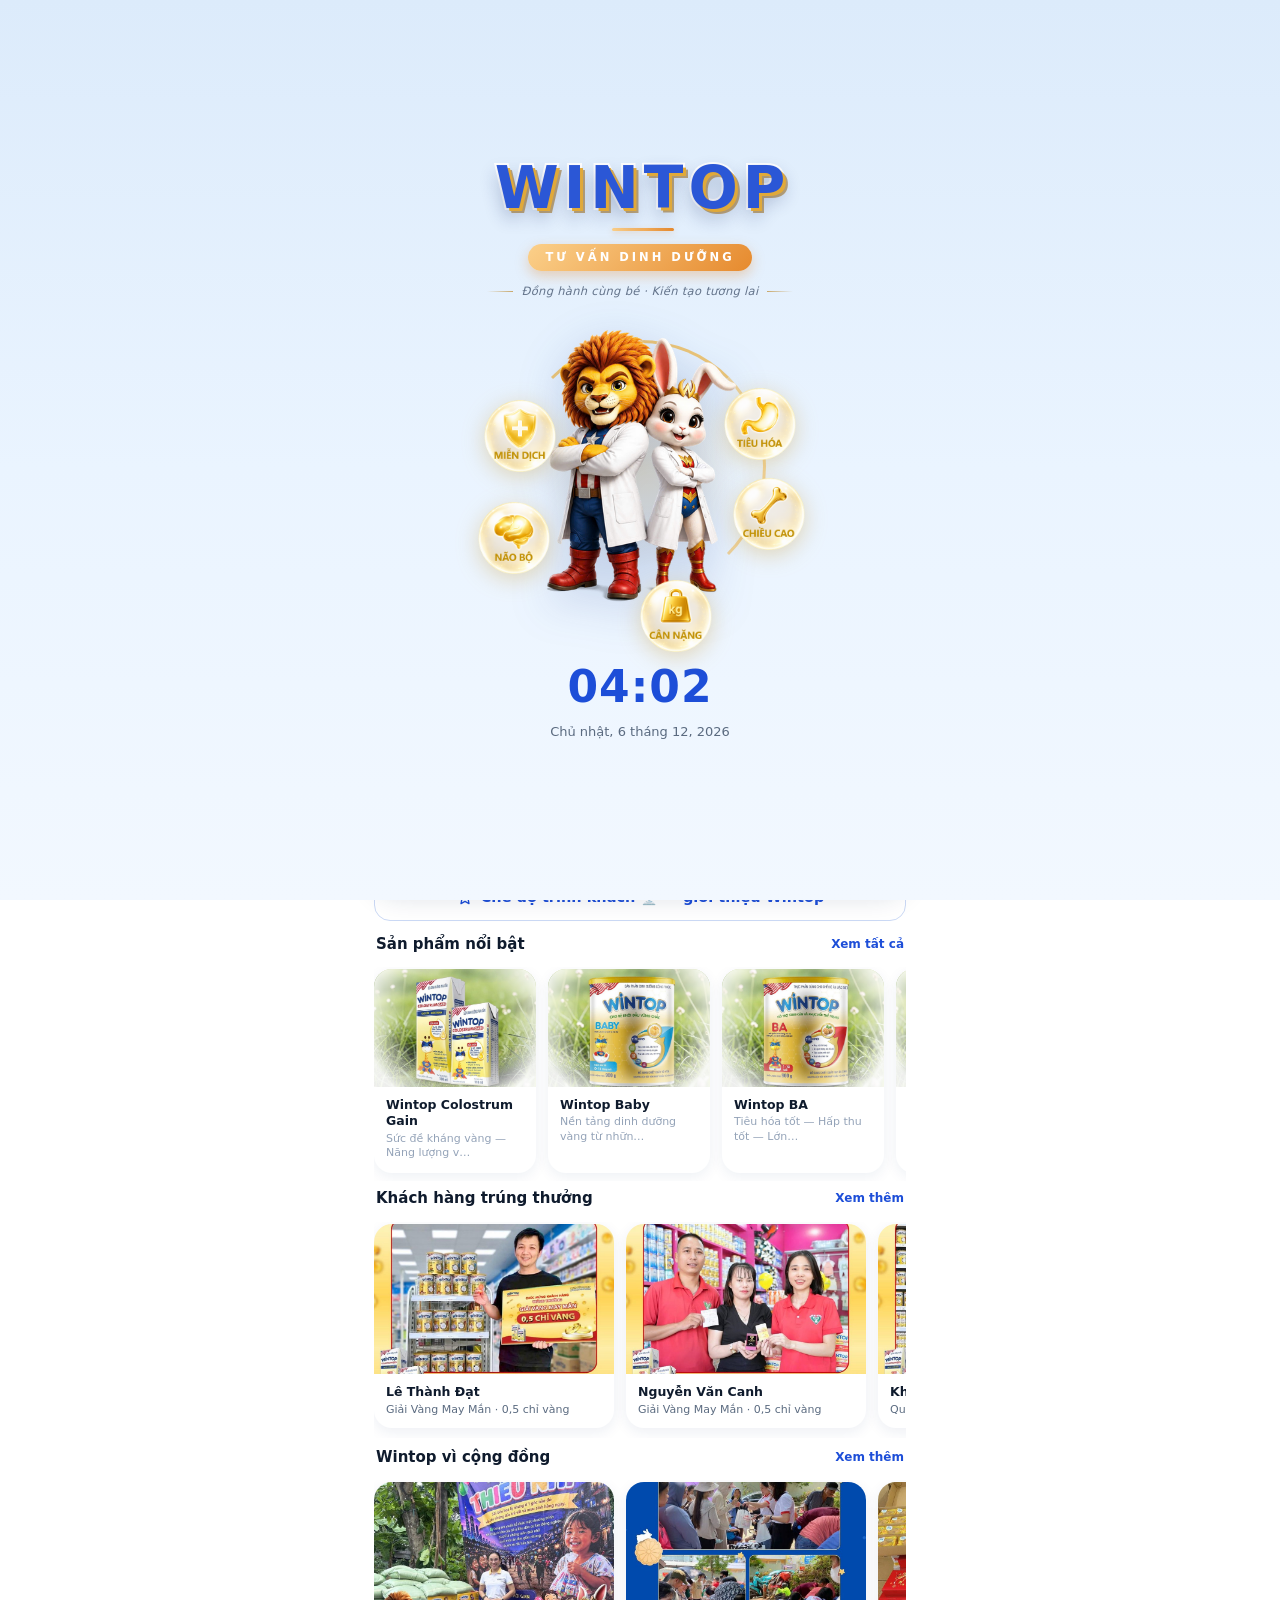
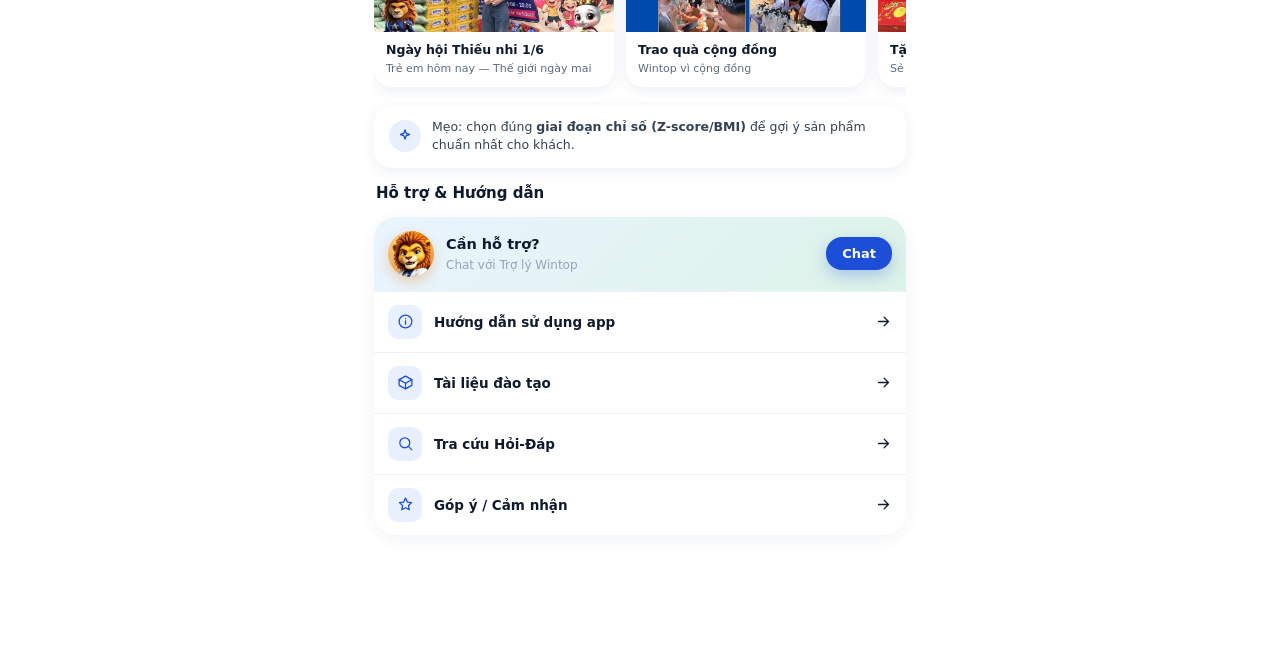
==== index.html @ 5467f3d1 "Nen hoa 20/10 sau noi dung app (anh thieu nu ao dai + hoa, the trang van doc ro) Lop #o2010bg co din" ====
<!doctype html>
<html lang="vi">
<head>
<meta charset="utf-8"/>
<meta name="viewport" content="width=device-width, initial-scale=1, viewport-fit=cover"/>
<title>WINTOP — Chuyên gia Tư vấn Dinh dưỡng</title>
<link rel="manifest" href="manifest.json"/>
<meta name="theme-color" content="#1D4ED8"/>
<link rel="apple-touch-icon" href="apple-touch-icon.png"/>
<meta name="apple-mobile-web-app-capable" content="yes"/>
<meta name="apple-mobile-web-app-status-bar-style" content="black-translucent"/>
<meta name="apple-mobile-web-app-title" content="Wintop"/>
<style>
 :root{ --pri:#1D4ED8; --pri-dark:#10357A; --pri-soft:#E8F0FE; --health:#0F9A6A; --health-soft:#DCF3E8; --warm:#E0533D; --warm-soft:#FDECEA; --gold:#C2691A; --gold-soft:#FFF3E6; --ink:#0F1B2D; --muted:#5B6B80; --faint:#94A3B8; --bg:#F6F8FC; --card:#fff; --line:#EEF2F7; --line2:#E2E8F0; --ok:#0F9A6A; --warn:#C2691A; --bad:#B4302A; --rc:20px; --rk:12px; --sh:0 2px 10px rgba(20,40,80,.05); --she:0 6px 20px rgba(37,99,235,.14); --fh:"Be Vietnam Pro",system-ui,-apple-system,"Segoe UI",Roboto,Arial,sans-serif; --fb:"Inter",system-ui,-apple-system,"Segoe UI",Roboto,Arial,sans-serif; }
 *{ box-sizing:border-box; -webkit-tap-highlight-color:transparent; }
 /* UX: bo tre tap 300ms tren nut/link (van cho pinch-zoom) */
 button,a,.btn,.press,.pcard,.chip,.backbtn,.sz,[onclick]{ touch-action:manipulation; }
 /* Nang cap: chuyen man muot (fade-up) — dong bo chuan Nutritie */
 #view{ animation:vFadeUp .30s cubic-bezier(.2,.7,.2,1) both; }
 @keyframes vFadeUp{ from{ opacity:0; transform:translateY(9px); } to{ opacity:1; transform:none; } }
 /* A11y: ton trong nguoi dung tat hieu ung chuyen dong */
 @media (prefers-reduced-motion: reduce){ *,*::before,*::after{ animation-duration:.01ms !important; animation-iteration-count:1 !important; transition-duration:.01ms !important; scroll-behavior:auto !important; } }
 body{ margin:0; font-family:var(--fb); background:var(--bg); color:var(--ink); padding-bottom:76px; line-height:1.5; }
 .wrap{ max-width:560px; margin:0 auto; padding:14px; }
 h1,h2,h3{ font-family:var(--fh); font-weight:600; }
 .top{ background:linear-gradient(135deg,var(--pri),var(--pri-dark)); color:#fff; padding:12px 16px; position:sticky; top:0; z-index:20; display:flex; align-items:center; gap:11px; }
 .top .av{ width:42px; height:42px; border-radius:14px; background:rgba(255,255,255,.16); display:flex; align-items:center; justify-content:center; flex-shrink:0; }
 .top .av svg{ width:34px; height:34px; }
 .top h1{ font-size:13.5px; margin:0; font-weight:600; }
 .top p{ margin:1px 0 0; font-size:10px; opacity:.85; }
 h2{ font-size:17px; margin:4px 2px 12px; }
 .card{ background:var(--card); border:1px solid var(--line); border-radius:var(--rc); padding:15px; margin-bottom:12px; box-shadow:var(--sh); }
 label{ display:block; font-size:12.5px; font-weight:600; margin:12px 0 6px; color:#334155; }
 input,select,textarea{ width:100%; padding:12px; border:1px solid var(--line2); border-radius:var(--rk); font-size:15px; background:#fff; color:var(--ink); font-family:var(--fb); }
 input:focus,select:focus,textarea:focus{ outline:none; border-color:var(--pri); box-shadow:0 0 0 3px rgba(29,78,216,.13); }
 .row{ display:flex; gap:10px; } .row>*{ flex:1; }
 .chips{ display:flex; flex-wrap:wrap; gap:8px; }
 .chip{ padding:9px 14px; border:1.5px solid var(--line2); border-radius:999px; font-size:13px; background:#fff; cursor:pointer; user-select:none; color:#334155; transition:.12s; }
 .chip.on{ background:var(--pri); border-color:var(--pri); color:#fff; }
 .chk{ display:flex; align-items:center; gap:10px; padding:11px 13px; border:1.5px solid var(--line2); border-radius:var(--rk); margin-bottom:8px; font-size:14px; cursor:pointer; transition:.12s; }
 .chk.on{ border-color:var(--pri); background:var(--pri-soft); }
 .chk .bx{ width:20px; height:20px; border-radius:6px; border:2px solid #cbd5e1; display:flex; align-items:center; justify-content:center; flex-shrink:0; color:#fff; }
 .chk.on .bx{ background:var(--pri); border-color:var(--pri); }
 .chk .bx svg{ width:13px; height:13px; }
 .btn{ width:100%; padding:13px; border:none; border-radius:var(--rk); background:var(--pri); color:#fff; font-size:14.5px; font-weight:600; cursor:pointer; display:flex; align-items:center; justify-content:center; gap:7px; font-family:var(--fh); }
 .btn svg{ width:18px; height:18px; }
 .btn:active{ transform:scale(.99); } .btn:disabled{ opacity:.5; }
 .btn.sec{ background:#fff; color:var(--pri); border:1.5px solid var(--line2); }
 .btn.ghost{ background:#EEF2F7; color:#334155; }
 .btn.ok{ background:var(--health); }
 .btn.shopee{ background:linear-gradient(135deg,#FF6F3C,#EE4D2D); color:#fff; text-decoration:none; }
 a.btn{ text-decoration:none; }
 .stockb{ display:inline-block; font-size:10.5px; font-weight:700; padding:2px 8px; border-radius:999px; }
 .ldr{ width:54px; height:54px; border-radius:50%; border:5px solid var(--pri-soft); border-top-color:var(--pri); margin:0 auto; animation:spin 1s linear infinite; }
 @keyframes spin{ to{ transform:rotate(360deg); } }
 .kv{ display:grid; grid-template-columns:1fr 1fr; gap:6px 14px; }
 .kv>div{ font-size:13px; line-height:1.5; }
 .rhead{ display:flex; align-items:center; gap:9px; font-size:13.5px; font-weight:700; color:var(--ink); font-family:var(--fh); margin:20px 2px 11px; }
 .rhead .rh-ic{ width:27px; height:27px; border-radius:9px; background:var(--pri-soft); color:var(--pri); display:flex; align-items:center; justify-content:center; flex-shrink:0; }
 .rhead .rh-ic svg{ width:16px; height:16px; }
 .mgrid{ display:grid; grid-template-columns:1fr 1fr 1fr; gap:14px 10px; }
 .mgrid>div .k{ font-size:11.5px; color:var(--muted); } .mgrid>div .v{ font-size:14px; font-weight:700; color:var(--ink); margin-top:3px; }
 .btnrow{ display:flex; gap:10px; margin-top:13px; }
 .step{ display:flex; gap:5px; margin-bottom:14px; }
 .step div{ flex:1; height:4px; border-radius:2px; background:#DBE3EE; }
 .step div.on{ background:var(--pri); }
 .muted{ color:var(--muted); font-size:12px; } .faint{ color:var(--faint); font-size:11px; }
 .pill{ display:inline-block; padding:4px 11px; border-radius:999px; font-size:12px; font-weight:600; }
 .sec-title{ font-size:13px; font-weight:600; color:var(--pri-dark); margin:14px 0 7px; display:flex; align-items:center; gap:7px; font-family:var(--fh); }
 .sec-title .ico{ width:28px; height:28px; border-radius:9px; display:flex; align-items:center; justify-content:center; }
 .sec-title .ico svg{ width:16px; height:16px; }
 .tabbar{ position:fixed; bottom:0; left:0; right:0; background:#fff; border-top:1px solid var(--line); display:flex; z-index:30; max-width:560px; margin:0 auto; padding:7px 2px 9px; }
 .tabbar button{ flex:1; border:none; background:none; padding:2px; font-size:9.5px; color:var(--faint); cursor:pointer; display:flex; flex-direction:column; align-items:center; gap:3px; font-family:var(--fb); }
 .tabbar button svg{ width:21px; height:21px; }
 .tabbar button.on{ color:var(--pri); font-weight:600; }
 .hide{ display:none !important; }
 .gold{ background:var(--gold-soft); border:1px solid #F0C95A; border-radius:var(--rk); padding:11px; font-size:12.5px; margin-top:9px; color:#7a4310; }
 .alert{ border-radius:var(--rk); padding:14px; font-size:14px; line-height:1.6; }
 .alert.bad{ background:var(--warm-soft); border:1.5px solid #F3C0B8; color:#8f2a1e; }
 .facts{ font-size:13px; line-height:1.7; color:#374151; }
 .ntable{ width:100%; border-collapse:collapse; font-size:12.5px; margin-top:4px; }
 .ntable td{ padding:8px 4px; border-bottom:1px solid var(--line); }
 .ntable tr:last-child td{ border-bottom:none; }
 .ntable .v{ text-align:right; font-weight:600; color:var(--ink); }
 .ntable .u{ text-align:right; color:var(--faint); width:54px; }
 .ntable tr.lf td{ background:var(--gold-soft); }
 .prodimg{ height:92px; border-radius:14px; display:flex; align-items:flex-end; padding:10px; color:#fff; font-weight:700; font-size:13px; text-shadow:0 1px 4px rgba(0,0,0,.25); }
 .qclose{ background:#F7FAFF; border-top:1px solid var(--line); display:flex; align-items:center; padding:11px 14px; gap:8px; }
 .qclose .c{ flex:1; text-align:center; } .qclose .c .l{ font-size:9.5px; color:var(--faint); } .qclose .c .n{ font-size:13px; font-weight:700; color:var(--ink); }
 .qclose .sep{ width:1px; height:24px; background:var(--line2); }
 .gauge text{ font-family:var(--fh); }
 .qa-item{ border:1px solid var(--line); border-radius:var(--rk); margin-bottom:8px; overflow:hidden; background:#fff; }
 .qa-q{ padding:13px; font-weight:600; font-size:14px; cursor:pointer; display:flex; justify-content:space-between; gap:8px; align-items:center; }
 .qa-q svg{ width:18px; height:18px; color:var(--faint); flex-shrink:0; }
 .qa-a{ padding:0 13px 13px; font-size:13px; line-height:1.7; color:#374151; white-space:pre-line; }
 .qa-item{ transition:box-shadow .22s ease, border-color .22s ease, transform .22s ease; }
 .qa-item.on{ border:1.5px solid var(--pri); box-shadow:0 10px 26px rgba(29,78,216,.18); transform:translateY(-1px); }
 .qa-item.on .qa-q{ background:linear-gradient(135deg,#EAF1FF,#DCE9FF); color:#10357A; }
 .qa-item.on .qa-q svg{ color:var(--pri); transform:rotate(90deg); transition:transform .2s; }
 .qa-item.on .qa-a{ border-top:1px dashed #cfe0fb; padding-top:11px; margin-top:0; }
 mark{ background:#FDE9A7; padding:0 2px; border-radius:3px; }
 .grid2{ display:grid; grid-template-columns:1fr 1fr; gap:10px; }
 .foot-note{ font-size:11px; color:var(--faint); line-height:1.5; margin-top:10px; border-top:1px dashed var(--line2); padding-top:9px; }
 .searchbox{ display:flex; align-items:center; gap:9px; border:1px solid var(--line2); border-radius:var(--rk); padding:0 12px; background:#fff; }
 .searchbox svg{ width:18px; height:18px; color:var(--faint); flex-shrink:0; } .searchbox input{ border:none; padding:12px 0; } .searchbox input:focus{ box-shadow:none; }

 .prdimg{ display:block; width:80vw; max-width:430px; height:auto; margin:0 auto; object-fit:contain; }
 .fb-grid{ display:grid; grid-template-columns:1fr 1fr; gap:11px; }
 .fb-card{ border-radius:16px; overflow:hidden; box-shadow:0 5px 16px rgba(20,40,80,.10); cursor:pointer; background:#fff; transition:transform .15s; }
 .fb-card:active{ transform:scale(.96); }
 .fb-card img{ width:100%; display:block; aspect-ratio:1/1; object-fit:cover; }
 .fb-lb{ width:100%; max-height:86vh; object-fit:contain; border-radius:14px; display:block; }

 .pgrid{ display:grid; grid-template-columns:1fr 1fr; gap:12px; }
 .pcard{ background:#fff; border-radius:18px; overflow:hidden; box-shadow:0 4px 14px rgba(20,40,80,.07); cursor:pointer; }
 .pcard-img{ height:134px; position:relative; display:flex; align-items:center; justify-content:center; overflow:hidden; }
 .pcard-img>img.pcut{ max-height:86%; max-width:82%; object-fit:contain; filter:drop-shadow(0 9px 11px rgba(20,40,80,.22)); }
 .pcard-b{ padding:10px 12px; } .pcard-t{ font-weight:700; font-family:var(--fh); font-size:13px; color:var(--ink); }
 .docwrap{ margin:8px 0; } .docimg{ display:block; width:80vw; max-width:430px; height:auto; margin:0 auto; object-fit:contain; border-radius:12px; box-shadow:0 2px 8px rgba(20,40,80,.08); }
 /* Hero anh san pham — san pham NOI tren gradient (kieu Nike) */
 .phero-w{ position:relative; border-radius:24px; overflow:hidden; margin:2px 0 12px; padding:18px 16px 20px; background:radial-gradient(130% 100% at 50% 0%, #DAE6FE 0%, #E9F0FE 32%, #F5F8FF 68%, #FFFFFF 100%); box-shadow:0 22px 46px -24px rgba(29,78,216,.5), inset 0 0 0 1px #E7EEFA; }
 .phero-w .wm{ position:absolute; top:14px; left:0; right:0; text-align:center; font-family:var(--fh); font-weight:800; font-size:88px; letter-spacing:-.05em; color:rgba(29,78,216,.06); z-index:0; pointer-events:none; user-select:none; white-space:nowrap; }
 .phero-w .shadow{ position:absolute; left:50%; bottom:24px; width:56%; height:22px; transform:translateX(-50%); background:radial-gradient(closest-side, rgba(20,40,80,.30), transparent 72%); filter:blur(5px); z-index:0; }
 .phero-w img.hero{ position:relative; z-index:1; display:block; width:auto; max-width:74%; height:252px; margin:0 auto; object-fit:contain; filter:drop-shadow(0 26px 22px rgba(20,40,80,.28)); }
 .phero-w .badge{ position:absolute; top:14px; left:14px; z-index:2; display:inline-flex; align-items:center; gap:5px; background:rgba(29,78,216,.96); color:#fff; font-size:10.5px; font-weight:700; letter-spacing:.03em; text-transform:uppercase; padding:6px 12px 6px 10px; border-radius:999px; box-shadow:0 6px 14px rgba(29,78,216,.32); }
 .phero-w .badge svg{ width:13px; height:13px; }

#loader{ position:fixed; inset:0; z-index:95; display:none; align-items:center; justify-content:center; background:rgba(240,248,255,.66); backdrop-filter:blur(3px); }
#loader.show{ display:flex; animation:ldfade .18s ease; }
#loader .ldbox{ display:flex; flex-direction:column; align-items:center; }
#loader .ld-spin{ position:relative; width:104px; height:104px; display:flex; align-items:center; justify-content:center; }
#loader .ld-ring{ position:absolute; inset:0; border-radius:50%; border:3px solid transparent; border-top-color:#1D4ED8; border-right-color:#3FB6E8; animation:spin .8s linear infinite; }
#loader .ld-mas{ width:82px; height:82px; border-radius:50%; overflow:hidden; position:relative; background:#fff; box-shadow:0 8px 22px rgba(20,60,140,.22); border:3px solid #FFD36E; animation:ldbob 1s ease-in-out infinite; }
#loader .ld-txt{ margin-top:13px; font-family:var(--fh); font-weight:600; color:#1D4ED8; font-size:13px; letter-spacing:.3px; }
@keyframes ldbob{ 0%,100%{transform:translateY(0)} 50%{transform:translateY(-6px)} }
@keyframes ldfade{ from{opacity:0} to{opacity:1} }

#fab .fab-hi{ position:absolute; right:66px; top:50%; transform:translateY(-50%) scale(.5); transform-origin:right center; white-space:normal; width:max-content; max-width:calc(100vw - 96px); line-height:1.3; /* nowrap từng làm câu dài tràn khỏi mép trái ở màn 320px */ background:#fff; color:#10357A; font-weight:700; font-family:var(--fh); font-size:12.5px; padding:7px 13px; border-radius:14px; box-shadow:0 6px 16px rgba(20,60,140,.22); opacity:0; pointer-events:none; transition:opacity .25s ease, transform .3s cubic-bezier(.2,.8,.3,1.5); z-index:36; }
#fab .fab-hi::after{ content:""; position:absolute; right:-5px; top:50%; transform:translateY(-50%); border:6px solid transparent; border-left-color:#fff; }
#fab .fab-hi.show{ opacity:1; transform:translateY(-50%) scale(1); }

.pshine-box{ position:relative; }
.pshine-box::after{ content:""; position:absolute; top:0; left:-60%; width:45%; height:100%; background:linear-gradient(100deg,transparent,rgba(255,255,255,.6),transparent); transform:skewX(-18deg); animation:pshine 3.2s ease-in-out infinite; pointer-events:none; }
@keyframes pshine{ 0%{transform:translateX(0)} 60%{transform:translateX(422%)} 100%{transform:translateX(422%)} }

/* ---- Toast thông báo ---- */
#toastwrap{position:fixed;left:0;right:0;bottom:calc(70px + env(safe-area-inset-bottom,0px));display:flex;flex-direction:column;align-items:center;gap:8px;z-index:9999;pointer-events:none;padding:0 14px}
.toast{pointer-events:auto;max-width:440px;width:100%;display:flex;align-items:flex-start;gap:10px;background:#122033;color:#fff;border-radius:14px;padding:12px 14px;font-size:13.5px;line-height:1.45;box-shadow:0 10px 30px rgba(10,20,40,.28);transform:translateY(18px);opacity:0;transition:transform .32s cubic-bezier(.22,1,.36,1),opacity .28s}
.toast.show{transform:translateY(0);opacity:1}
.toast .ti{flex-shrink:0;width:24px;height:24px;border-radius:50%;display:flex;align-items:center;justify-content:center;font-size:14px;font-weight:800}
.toast.ok{background:#0E3D2E}.toast.ok .ti{background:#12B981;color:#fff}
.toast.err{background:#3F1620}.toast.err .ti{background:#F0466B;color:#fff}
.toast.info{background:#122033}.toast.info .ti{background:#3B82F6;color:#fff}
.toast .tt{flex:1;min-width:0;white-space:pre-line}

/* Thẻ sản phẩm trong trợ lý */
.asst-prods{margin-top:8px;display:flex;flex-direction:column;gap:7px}
.asst-prod{display:flex;gap:10px;background:#fff;border:1px solid #E3EAF3;border-radius:12px;padding:8px;align-items:center}
.asst-prod .ap-img{width:48px;height:48px;border-radius:10px;background-position:center;background-size:cover;background-repeat:no-repeat;border:1px solid #eef2f7;flex-shrink:0;background-color:#fff}
.asst-prod .ap-name{font-weight:700;font-size:12.5px;color:#152238}
.asst-prod .ap-btns{display:flex;gap:6px;margin-top:5px;flex-wrap:wrap}
.asst-prod .ap-btns button,.asst-prod .ap-btns a{font-size:11px;padding:5px 10px;border-radius:8px;border:1px solid #cfe0fb;background:#EAF2FF;color:#1D4ED8;text-decoration:none;font-weight:700;cursor:pointer;line-height:1}
.asst-prod .ap-btns .ap-ord{background:#0F9A6A;border-color:#0F9A6A;color:#fff}
.bub.a b{color:#0b3d91}

/* Hiệu ứng nổi bật: chuông rung + badge + nút Lên đơn */
@keyframes bellRing{0%,72%,100%{transform:rotate(0)}76%{transform:rotate(-13deg)}80%{transform:rotate(11deg)}84%{transform:rotate(-9deg)}88%{transform:rotate(7deg)}92%{transform:rotate(-4deg)}96%{transform:rotate(0)}}
.hbtn.ring svg{animation:bellRing 2.4s ease-in-out infinite;transform-origin:50% 22%}
@keyframes badgePop{0%,100%{transform:scale(1)}50%{transform:scale(1.22)}}
.hbtn.ring .hbadge{animation:badgePop 1.3s ease-in-out infinite}
@keyframes ctaGlow{0%,100%{box-shadow:0 6px 16px rgba(194,105,26,.30)}50%{box-shadow:0 8px 24px rgba(194,105,26,.6)}}
.qg.qg-hot{animation:ctaGlow 2s ease-in-out infinite}
.qg.qg-hot .qg-ic{animation:badgePop 2s ease-in-out infinite}
@keyframes ctaGlowB{0%,100%{box-shadow:0 6px 16px rgba(15,154,106,.30)}50%{box-shadow:0 9px 26px rgba(15,154,106,.6)}}
.btn.cta-pulse{animation:ctaGlowB 1.9s ease-in-out infinite}
</style>
<style>
 body{ background:linear-gradient(180deg,#EAF4FF,#F4FBFF 26%,#F6FAFC); background-attachment:fixed; padding-bottom:98px; }
 .card{ border:none; border-radius:22px; box-shadow:0 4px 16px rgba(20,50,110,.06); }
 .top{ border-radius:0 0 20px 20px; }
 .btn{ border-radius:16px; box-shadow:0 6px 16px rgba(29,78,216,.28); } .btn.sec,.btn.ghost{ box-shadow:none; } .btn.ok{ box-shadow:0 6px 16px rgba(15,154,106,.28); }
 .chip.on{ box-shadow:0 4px 10px rgba(29,78,216,.25); }
 .qa-item{ border:none; box-shadow:0 3px 12px rgba(20,40,80,.05); }
 .tabbar{ position:fixed; bottom:14px; left:14px; right:14px; max-width:532px; margin:0 auto; border-radius:24px; height:62px; border-top:none; padding:0 8px; box-shadow:0 10px 28px rgba(20,40,80,.16); align-items:center; }
 .tabbar button{ gap:3px; } .tabbar button svg{ width:22px; height:22px; }
 .tabbar .navc{ width:56px; display:flex; justify-content:center; }
 .tabbar .navc button{ width:52px; height:52px; border-radius:50%; background:linear-gradient(135deg,#2563EB,#10357A); color:#fff; display:flex; align-items:center; justify-content:center; margin-top:-24px; box-shadow:0 8px 18px rgba(37,99,235,.45); border:4px solid #fff; }
 .tabbar .navc button svg{ width:24px; height:24px; }
 .prodimg{ height:150px; background-size:cover; background-position:center; }
 .home-greet{ display:flex; align-items:center; gap:12px; margin:6px 2px 16px; }
 .home-av{ width:46px; height:46px; border-radius:50%; background:linear-gradient(135deg,#FBD08A,#E68A2E); display:flex; align-items:center; justify-content:center; padding:3px; box-shadow:0 5px 12px rgba(230,138,46,.35); } .home-av svg{ width:40px; height:40px; }
 .start-cta{ background:#fff; border-radius:22px; padding:15px 16px; display:flex; align-items:center; gap:12px; box-shadow:0 8px 20px rgba(20,60,140,.10); margin-bottom:18px; cursor:pointer; } .start-cta>svg{ color:#1D4ED8; flex-shrink:0; }
 .feat-row{ display:flex; gap:12px; margin-bottom:20px; }
 .feat{ flex:1; border-radius:24px; padding:15px; position:relative; height:120px; overflow:hidden; cursor:pointer; }
 .feat-t{ font-size:14.5px; font-weight:600; font-family:var(--fh); line-height:1.3; }
 .row-head{ display:flex; align-items:center; justify-content:space-between; margin:0 2px 12px; font-size:15px; font-weight:600; font-family:var(--fh); color:#0F1B2D; }
 .svc-grid{ display:grid; grid-template-columns:repeat(4,1fr); gap:10px; margin-bottom:16px; }
 .svc{ text-align:center; cursor:pointer; } .svc>div:first-child{ margin:0 auto; } .svc-l{ font-size:11px; color:#475569; margin-top:6px; }
 .day-card{ background:#fff; border-radius:18px; padding:13px 15px; display:flex; align-items:center; gap:11px; box-shadow:0 4px 14px rgba(20,40,80,.07); }
 .day-ic{ width:32px; height:32px; border-radius:50%; background:#E8F0FE; color:#1D4ED8; display:flex; align-items:center; justify-content:center; flex-shrink:0; }

 #fab{ position:fixed; right:16px; bottom:90px; width:58px; height:58px; border-radius:50%; background:linear-gradient(145deg,#FBD08A,#E68A2E); box-shadow:0 8px 18px rgba(230,138,46,.45); display:flex; align-items:center; justify-content:center; z-index:35; cursor:pointer; padding:5px; animation:bob 2.6s ease-in-out infinite; }
 #fab svg{ width:46px; height:46px; } #fab .dot{ position:absolute; top:1px; right:1px; width:14px; height:14px; border-radius:50%; background:#16a34a; border:2px solid #fff; }
 #gamefab{ position:fixed; right:18px; bottom:156px; width:54px; height:54px; border-radius:50%; background:linear-gradient(145deg,#C9A0FF,#7C5CE0); box-shadow:0 8px 18px rgba(124,92,224,.5); display:flex; align-items:center; justify-content:center; z-index:35; cursor:pointer; color:#fff; animation:bob 2.6s ease-in-out infinite .4s; }
 #gamefab svg{ width:27px; height:27px; } #gamefab .gbadge{ position:absolute; top:-5px; right:-6px; background:#E0533D; color:#fff; font-size:8.5px; font-weight:800; padding:2px 6px; border-radius:8px; border:2px solid #fff; }
 @keyframes bob{ 0%,100%{transform:translateY(0)} 50%{transform:translateY(-5px)} }
 .sheet{ position:fixed; inset:0; background:rgba(15,27,45,.45); z-index:40; display:flex; align-items:flex-end; justify-content:center; }
 .sheet-c{ background:#fff; width:100%; max-width:560px; border-radius:26px 26px 0 0; padding:16px 16px 22px; max-height:88vh; display:flex; flex-direction:column; }
 .asst-av{ width:54px; height:54px; border-radius:50%; background:linear-gradient(145deg,#FBD08A,#E68A2E); display:flex; align-items:center; justify-content:center; padding:4px; flex-shrink:0; box-shadow:0 5px 12px rgba(230,138,46,.35); } .asst-av svg{ width:46px; height:46px; }
 .asst-log{ flex:1; overflow-y:auto; background:#F6F8FC; border-radius:16px; padding:12px; margin-bottom:10px; min-height:130px; max-height:34vh; }
 .bub{ max-width:84%; padding:10px 13px; border-radius:16px; font-size:13.5px; line-height:1.6; margin-bottom:8px; white-space:pre-line; }
 .bub.a{ background:#fff; color:#0F1B2D; box-shadow:0 2px 6px rgba(20,40,80,.06); border-bottom-left-radius:5px; }
 .bub.u{ background:#1D4ED8; color:#fff; margin-left:auto; border-bottom-right-radius:5px; }
 .bub.a.fadein{ animation:bubin .26s ease; }
 @keyframes bubin{ from{opacity:0;transform:translateY(5px)} to{opacity:1;transform:translateY(0)} }
 .typing{ display:inline-flex; gap:4px; align-items:center; padding:2px 0; }
 .typing span{ width:7px; height:7px; border-radius:50%; background:#9fb0c8; animation:tdot 1s infinite; }
 .typing span:nth-child(2){ animation-delay:.16s; } .typing span:nth-child(3){ animation-delay:.32s; }
 @keyframes tdot{ 0%,60%,100%{ opacity:.3; transform:translateY(0); } 30%{ opacity:1; transform:translateY(-3px); } }
 .mood-row,.pick-row{ display:flex; gap:8px; flex-wrap:wrap; margin-bottom:10px; }
 .mini{ width:46px; height:46px; border-radius:14px; border:2px solid var(--line2); display:flex; align-items:center; justify-content:center; padding:3px; cursor:pointer; background:#fff; } .mini.on{ border-color:var(--pri); box-shadow:0 0 0 3px rgba(29,78,216,.12); } .mini svg{ width:38px; height:38px; }

 .hbtn{ width:38px; height:38px; border-radius:12px; display:flex; align-items:center; justify-content:center; border:none; cursor:pointer; position:relative; }
 .hbadge{ position:absolute; top:2px; right:2px; min-width:16px; height:16px; padding:0 4px; border-radius:8px; background:#E0533D; color:#fff; font-size:10px; font-weight:700; display:flex; align-items:center; justify-content:center; border:2px solid #fff; }
 .av-ini{ width:38px; height:38px; border-radius:50%; display:flex; align-items:center; justify-content:center; font-weight:700; font-size:15px; color:#fff; background:linear-gradient(135deg,#FBD08A,#E68A2E); }
 .noti{ display:flex; gap:11px; padding:12px; border-radius:14px; background:#F6F8FC; margin-bottom:8px; }
 .noti.un{ background:#EAF2FF; }
 .noti .ni{ width:38px; height:38px; border-radius:12px; background:var(--pri-soft); color:var(--pri); display:flex; align-items:center; justify-content:center; flex-shrink:0; }

 #splash{ position:fixed; inset:0; z-index:100; background:linear-gradient(160deg,#EAF4FF,#ffffff 42%,#F0FBF6); display:flex; flex-direction:column; align-items:center; justify-content:center; transition:opacity .5s ease,visibility .5s ease; overflow:hidden; }
 #splash.hide{ opacity:0; visibility:hidden; }
 #splash .sp-wave{ position:absolute; left:-20%; right:-20%; bottom:-10%; height:46%; background:linear-gradient(135deg,#2563EB,#10357A); border-radius:50% 50% 0 0/70% 70% 0 0; opacity:.10; }
 #splash .sp-logo{ width:96px; height:96px; border-radius:28px; background:linear-gradient(145deg,#FBD08A,#E68A2E); box-shadow:0 14px 30px rgba(230,138,46,.4); position:relative; overflow:hidden; animation:pop .6s cubic-bezier(.2,.9,.3,1.4); }
 #splash .sp-logo svg{ width:78px; height:78px; }
 #splash .sp-name{ margin-top:16px; font-family:var(--fh); font-weight:600; color:#10357A; font-size:16px; }
 #splash .sp-clock{ margin-top:22px; font-family:var(--fh); font-weight:700; font-size:46px; color:#1D4ED8; letter-spacing:1px; }
 #splash .sp-date{ color:var(--muted); font-size:13px; margin-top:2px; }
 #splash .sp-load{ position:absolute; bottom:60px; display:flex; gap:7px; }
 #splash .sp-load span{ width:9px; height:9px; border-radius:50%; background:#1D4ED8; opacity:.4; animation:blink 1s infinite; }
 #splash .sp-load span:nth-child(2){ animation-delay:.2s; } #splash .sp-load span:nth-child(3){ animation-delay:.4s; }
 @keyframes pop{ 0%{transform:scale(.4);opacity:0} 100%{transform:scale(1);opacity:1} }
 @keyframes blink{ 0%,100%{opacity:.3;transform:translateY(0)} 50%{opacity:1;transform:translateY(-4px)} }
 @keyframes fadeUp{ from{opacity:0;transform:translateY(10px)} to{opacity:1;transform:translateY(0)} }
 @keyframes slideUp{ from{transform:translateY(100%)} to{transform:translateY(0)} }
 @keyframes conffall{ to{ transform:translateY(105vh) rotate(400deg); opacity:.15 } }
 .btn,.chip,.qg,.qg-hot{ transition:transform .09s ease, box-shadow .15s ease; }
 .btn:active,.chip:active,.qg:active{ transform:scale(.96); }
 .tour-hl{ outline:3px solid #2563EB; outline-offset:3px; border-radius:14px; animation:tourpulse 1.25s ease-in-out infinite; }
 @keyframes tourpulse{ 0%,100%{ box-shadow:0 0 0 0 rgba(37,99,235,.5) } 50%{ box-shadow:0 0 0 9px rgba(37,99,235,0) } }
 .sheet-c{ animation:slideUp .28s ease; }
 .dwrap{ position:fixed; inset:0; background:rgba(15,27,45,.45); z-index:45; opacity:0; transition:opacity .28s ease; }
 .dwrap.open{ opacity:1; }
 .dpanel{ position:absolute; left:0; top:0; bottom:0; width:80%; max-width:320px; background:#fff; transform:translateX(-100%); transition:transform .3s cubic-bezier(.3,.7,.2,1); display:flex; flex-direction:column; }
 .dwrap.open .dpanel{ transform:none; }
 .dhead{ background:linear-gradient(135deg,#2563EB,#10357A); color:#fff; padding:20px 18px 18px; display:flex; align-items:center; gap:12px; }
 .dhead .da{ width:48px; height:48px; border-radius:50%; background:rgba(255,255,255,.18); display:flex; align-items:center; justify-content:center; padding:3px; } .dhead .da svg{ width:40px; height:40px; }
 .ditem{ display:flex; align-items:center; gap:14px; padding:14px 18px; cursor:pointer; font-size:14.5px; color:#1f2a37; }
 .ditem:active{ background:#F1F5FB; }
 .ditem .di{ width:34px; height:34px; border-radius:11px; display:flex; align-items:center; justify-content:center; color:#fff; flex-shrink:0; }

 .modal{ position:fixed; inset:0; background:rgba(15,27,45,.45); z-index:40; display:flex; align-items:center; justify-content:center; padding:18px; }
 .modal-c{ background:#fff; width:100%; max-width:380px; border-radius:22px; padding:16px; max-height:82vh; overflow-y:auto; animation:fadeUp .24s ease; box-shadow:0 18px 50px rgba(15,27,45,.30); }
 .hscroll{ display:flex; gap:12px; overflow-x:auto; padding:2px 2px 8px; margin-bottom:6px; scroll-snap-type:x proximity; -webkit-overflow-scrolling:touch; }
 .hscroll::-webkit-scrollbar{ height:0; display:none; }
 .hcard{ flex:0 0 152px; scroll-snap-align:start; background:#fff; border-radius:18px; box-shadow:0 4px 14px rgba(20,50,110,.07); overflow:hidden; cursor:pointer; transition:transform .15s; }
 .hcard:active{ transform:scale(.97); }
 .hcard-img{ height:86px; display:flex; align-items:flex-end; padding:8px; color:#fff; font-weight:700; font-size:12px; text-shadow:0 1px 3px rgba(0,0,0,.25); background-size:cover; background-position:center; }
 .hcard-t{ font-weight:600; font-size:12.5px; padding:8px 10px 2px; font-family:var(--fh); line-height:1.3; }
 .hcard .faint{ padding:0 10px 10px; }
 .hcard.pop{ animation:cardin .42s ease both; }
 .hcard .himg{ position:relative; overflow:hidden; background:#fff; height:118px; }
 .hcard .himg .ph{ position:absolute; inset:0; background-size:cover; background-position:center; }
 .hcard .himg .vg{ position:absolute; inset:0; background:radial-gradient(circle at 50% 42%, rgba(255,255,255,0) 44%, rgba(255,255,255,.92) 86%); }
 .hcard .himg .shine{ position:absolute; top:0; left:-65%; width:55%; height:100%; background:linear-gradient(100deg,transparent,rgba(255,255,255,.6),transparent); transform:skewX(-18deg); animation:shine 3.4s ease-in-out infinite; }
 @keyframes shine{ 0%,55%{ transform:translateX(0); } 100%{ transform:translateX(364%); } }
 .hcard .hot{ position:absolute; top:8px; left:8px; background:linear-gradient(135deg,#FF8B6E,#E0533D); color:#fff; font-size:9px; font-weight:800; padding:3px 8px; border-radius:8px; letter-spacing:.4px; box-shadow:0 3px 8px rgba(224,83,61,.35); }
 .rank-teaser{ border-radius:22px; padding:16px; color:#fff; background:linear-gradient(135deg,#0F9A6A,#0b6e4d); display:flex; align-items:center; gap:13px; cursor:pointer; box-shadow:0 8px 20px rgba(15,154,106,.30); margin-bottom:14px; }
 .rank-teaser .rt-ic{ width:46px; height:46px; border-radius:14px; background:rgba(255,255,255,.2); display:flex; align-items:center; justify-content:center; flex-shrink:0; }
 .lv-row{ display:flex; gap:8px; overflow-x:auto; padding-bottom:6px; } .lv-row::-webkit-scrollbar{display:none}
 .lv{ flex:0 0 auto; text-align:center; width:68px; opacity:.5; } .lv.on{ opacity:1; } .lv.done{ opacity:1; }
 .lv .lvc{ width:48px; height:48px; border-radius:50%; margin:0 auto 4px; display:flex; align-items:center; justify-content:center; color:#fff; }
 .lb{ display:flex; align-items:center; gap:11px; padding:11px 13px; border-radius:14px; background:#fff; margin-bottom:7px; box-shadow:0 2px 8px rgba(20,40,80,.05); }
 .lb.me{ background:#EAF7F1; border:1.5px solid #9FE1CB; }
 .lb .rkn{ width:26px; font-weight:700; color:var(--muted); text-align:center; }
 .statg{ display:grid; grid-template-columns:repeat(3,1fr); gap:10px; margin-bottom:14px; }
 .statg .st{ border-radius:16px; padding:13px 8px; text-align:center; color:#fff; }
 .statg .st .v{ font-size:18px; font-weight:700; font-family:var(--fh); } .statg .st .l{ font-size:10px; opacity:.9; margin-top:2px; }
 .backbtn{ display:inline-flex; align-items:center; gap:6px; background:#fff; border:1px solid var(--line2); color:#334155; border-radius:999px; padding:8px 14px 8px 10px; font-size:13px; font-weight:600; cursor:pointer; margin-bottom:12px; box-shadow:var(--sh); }
 .backbtn svg{ width:18px; height:18px; }

 .qg-grid{ display:grid; grid-template-columns:repeat(4,1fr); gap:10px; margin-bottom:22px; }
 .qg{ background:#fff; border-radius:18px; padding:13px 6px; text-align:center; box-shadow:0 3px 12px rgba(20,50,110,.05); cursor:pointer; transition:transform .15s; }
 .qg:active{ transform:scale(.96); }
 .qg-ic{ width:46px; height:46px; border-radius:14px; margin:0 auto 7px; display:flex; align-items:center; justify-content:center; }
 .qg-l{ font-size:11.5px; color:#334155; font-weight:500; }
 .hcard{ flex:0 0 162px; }
 .hcard-t{ padding:10px 12px 2px; }

 .imgrow{ display:flex; gap:12px; overflow-x:auto; padding:2px 2px 10px; margin-bottom:8px; scroll-snap-type:x proximity; } .imgrow::-webkit-scrollbar{ display:none; }
 .imgc{ flex:0 0 240px; scroll-snap-align:start; background:#fff; border-radius:18px; overflow:hidden; box-shadow:0 4px 14px rgba(20,50,110,.08); cursor:pointer; }
 .imgc img{ width:100%; height:150px; object-fit:cover; display:block; background:#eef2f7; }
 .imgc .cap{ padding:9px 12px; } .imgc .cap .t{ font-weight:600; font-size:12.5px; font-family:var(--fh); } .imgc .cap .d{ font-size:11px; color:var(--muted); margin-top:1px; }
 .csr2{ border-radius:18px; overflow:hidden; background:#fff; box-shadow:0 4px 14px rgba(20,50,110,.07); } .csr2 img{ width:100%; height:120px; object-fit:cover; display:block; background:#eef2f7; } .csr2 .cap{ padding:10px 12px; } .csr2 .cap .t{ font-weight:600; font-size:12px; font-family:var(--fh); line-height:1.35; } .csr2 .cap .d{ font-size:11px; color:var(--muted); margin-top:3px; }
 .poster{ border-radius:20px; overflow:hidden; box-shadow:var(--sh); margin:0 auto 13px; width:80vw; max-width:430px; } .poster img{ width:100%; display:block; }

 .scan-panel{ background:linear-gradient(180deg,#0B1E3B,#103258); border-radius:22px; padding:14px; margin-bottom:13px; color:#fff; overflow:hidden; position:relative; box-shadow:0 8px 22px rgba(10,30,70,.35); }
 .scan-head{ display:flex; align-items:center; gap:8px; font-size:13px; margin-bottom:2px; } .scan-head .si{ color:#5BE0C4; display:flex; }
 .scan-stage{ position:relative; height:298px; }
 .scan-stage svg{ width:100%; height:298px; display:block; }
 .bodyglow > *{ filter:drop-shadow(0 0 4px rgba(91,224,196,.85)); }
 @keyframes scandown{ 0%{transform:translateY(16px);opacity:0} 12%{opacity:.95} 88%{opacity:.95} 100%{transform:translateY(250px);opacity:0} }
 .scanbar{ animation:scandown 2.8s ease-in-out infinite; }
 @keyframes hp{ 0%,100%{opacity:1} 50%{opacity:.4} }
 .hp{ animation:hp 1.6s ease-in-out infinite; }
 .zrow{ display:flex; gap:11px; align-items:flex-start; background:#fff; border-radius:14px; padding:11px 12px; margin-bottom:8px; box-shadow:0 3px 12px rgba(20,40,80,.05); border-left:4px solid #5BE0C4; }
 .zrow .zn{ width:24px; height:24px; border-radius:50%; color:#fff; display:flex; align-items:center; justify-content:center; font-size:12px; font-weight:700; flex-shrink:0; }
 .zrow .zt{ font-weight:600; font-size:13.5px; } .zrow .zd{ font-size:12px; color:var(--muted); margin-top:1px; } .zrow .zp{ font-size:12px; color:var(--pri); font-weight:600; margin-top:3px; }

 .scan-panel{ background:radial-gradient(120% 80% at 50% 18%,#123a63,#091a33 72%) !important; position:relative; }
 .scan-panel .hudc{ position:absolute; width:18px; height:18px; border-color:#5BE0C4; opacity:.8; }
 .scan-stage .zlab{ fill:#dffaf3; font-size:9.5px; font-weight:600; } .scan-stage .zsub{ fill:#7fd9c8; font-size:8px; }
 .scan-stage .glow{ filter:drop-shadow(0 0 5px rgba(91,224,196,.85)); }
 @keyframes scdn{ 0%{transform:translateY(6px);opacity:0} 12%{opacity:1} 88%{opacity:1} 100%{transform:translateY(272px);opacity:0} }
 .scanbar2{ animation:scdn 2.6s ease-in-out infinite; }
 .scansweep{ animation:scsweep 2.2s linear infinite; }
 @keyframes scsweep{ 0%{ transform:translateY(0); } 100%{ transform:translateY(346px); } }
 .scan-stage .glow{ filter:drop-shadow(0 0 6px rgba(91,224,196,.9)); }
 .scan-reticle{ transform-origin:120px 150px; animation:scspin 6s linear infinite; }
 @keyframes scspin{ to{ transform:rotate(360deg); } }
 .scan-pct{ font-size:40px; font-weight:700; font-family:var(--fh); color:#bdfff0; text-align:center; letter-spacing:1px; }

 .scan-stage{ position:relative; }
 .scan-stage .ly{ position:absolute; inset:0; width:100%; height:100%; }
 .scan-stage img.bodyimg{ object-fit:contain; }
 .scan-stage2{ display:flex; align-items:center; justify-content:center; height:340px; margin:8px 0 2px; }
 .scan-frame{ position:relative; height:334px; width:214px; border-radius:16px; overflow:hidden; background:#06121f; box-shadow:0 0 0 1px rgba(91,224,196,.28),0 10px 26px rgba(0,0,0,.4); }
 .scanpic{ position:absolute; inset:0; width:100%; height:100%; object-fit:cover; filter:saturate(1.12) contrast(1.05) brightness(1.02); }
 .scan-grid2{ position:absolute; inset:0; pointer-events:none; background-image:repeating-linear-gradient(0deg,transparent 0 15px,rgba(91,224,196,.05) 15px 16px); }
 .scan-band{ position:absolute; left:0; right:0; top:-72px; height:72px; pointer-events:none; background:linear-gradient(180deg,rgba(123,252,230,0),rgba(123,252,230,.16) 68%,rgba(189,255,240,.55) 97%,rgba(189,255,240,0)); animation:scband 2.6s cubic-bezier(.45,0,.55,1) infinite; }
 .scan-line{ position:absolute; left:0; right:0; top:-2px; height:2px; pointer-events:none; background:#e6fff9; box-shadow:0 0 12px 3px rgba(123,252,230,.9),0 0 4px rgba(255,255,255,.75); animation:scline 2.6s cubic-bezier(.45,0,.55,1) infinite; }
 @keyframes scband{ 0%{ top:-72px; opacity:0 } 8%{ opacity:1 } 92%{ opacity:1 } 100%{ top:334px; opacity:0 } }
 @keyframes scline{ 0%{ top:-2px; opacity:0 } 6%{ opacity:1 } 94%{ opacity:1 } 100%{ top:334px; opacity:0 } }
 .scan-frame .hc{ position:absolute; width:16px; height:16px; border:2px solid #5BE0C4; opacity:.85; }
 .scan-frame .hc.tl{ left:7px; top:7px; border-right:0; border-bottom:0; border-radius:4px 0 0 0; }
 .scan-frame .hc.tr{ right:7px; top:7px; border-left:0; border-bottom:0; border-radius:0 4px 0 0; }
 .scan-frame .hc.bl{ left:7px; bottom:7px; border-right:0; border-top:0; border-radius:0 0 0 4px; }
 .scan-frame .hc.br{ right:7px; bottom:7px; border-left:0; border-top:0; border-radius:0 0 4px 0; }
 .scan-tag{ position:absolute; left:50%; transform:translateX(-50%); bottom:9px; display:flex; align-items:center; gap:4px; font-size:9px; font-weight:600; color:#bfe9df; background:rgba(9,26,46,.72); border:.5px solid rgba(91,224,196,.4); padding:3px 8px; border-radius:7px; white-space:nowrap; }
 .scan-hud{ position:absolute; right:6px; top:42px; width:104px; display:flex; flex-direction:column; gap:6px; pointer-events:none; } .shud{ display:flex; align-items:center; gap:6px; background:rgba(9,26,46,.74); border:.5px solid rgba(91,224,196,.4); border-radius:6px; padding:4px 7px; opacity:0; transform:translateX(8px); animation:shudin .5s ease forwards; } .shud .sd{ width:6px; height:6px; border-radius:50%; flex-shrink:0; box-shadow:0 0 6px rgba(91,224,196,.6); } .shud span{ display:flex; flex-direction:column; line-height:1.15; min-width:0; } .shud b{ font-size:8px; font-weight:700; color:#8fd6e6; letter-spacing:.3px; } .shud i{ font-size:9.5px; font-style:normal; font-weight:600; color:#eafff9; white-space:nowrap; overflow:hidden; text-overflow:ellipsis; max-width:78px; } @keyframes shudin{ to{ opacity:1; transform:none } } .scan-hud-svg{ position:absolute; inset:0; width:100%; height:100%; overflow:visible; pointer-events:none; } .shudg{ opacity:0; animation:shudg .5s ease forwards; } @keyframes shudg{ to{ opacity:1 } } .scan-dim{ display:none; } .scan-note{ text-align:center; font-size:10px; color:#7fa8b8; margin-top:8px; opacity:.9; line-height:1.4; } .rz{ transition:opacity .15s; } .rz:active{ opacity:.6; }

 /* --- BIO-SCAN chạy theo tiến độ (10/10/2026): chỉ transform / opacity --- */
 .scan-band.drv,.scan-line.drv{ animation:none; top:0; opacity:1; will-change:transform; }
 .scan-band.drv{ transform:translateY(-72px); } .scan-line.drv{ transform:translateY(0); }
 .scan-fill{ position:absolute; inset:0; pointer-events:none; background:linear-gradient(180deg,rgba(91,224,196,.06),rgba(91,224,196,.22)); transform:scaleY(0); transform-origin:top; will-change:transform; }
 .scan-prog{ height:5px; border-radius:3px; background:rgba(91,224,196,.16); margin:10px auto 2px; width:min(260px,70%); overflow:hidden; }
 .scan-prog i{ display:block; height:100%; border-radius:3px; background:linear-gradient(90deg,#5BE0C4,#bdfff0); box-shadow:0 0 10px rgba(123,252,230,.8); transform:scaleX(0); transform-origin:left; will-change:transform; }
 #scanmsg{ transition:opacity .2s,transform .2s; } #scanmsg.sw{ opacity:0; transform:translateY(4px); }
 .scan-flash{ position:absolute; inset:0; pointer-events:none; opacity:0; background:radial-gradient(circle at 50% 50%,rgba(189,255,240,.6),transparent 70%); }
 @keyframes scflash{ 0%{opacity:.6} 100%{opacity:0} }
 .scan-panel.done .scan-flash{ animation:scflash .7s ease-out; }
 .scan-panel.done .scan-frame{ box-shadow:0 0 0 2px rgba(142,230,160,.9),0 0 28px 4px rgba(142,230,160,.45),0 10px 26px rgba(0,0,0,.4); transition:box-shadow .35s; }
 .scan-panel.done .scan-frame .hc{ border-color:#8EE6A0; opacity:1; transition:border-color .3s; }
 .scan-panel.done #scanpct{ color:#8EE6A0 !important; transition:color .3s; }
 .scan-panel.done .scan-prog i{ background:#8EE6A0; box-shadow:0 0 10px rgba(142,230,160,.8); }
 .scan-panel.done .scan-line,.scan-panel.done .scan-band{ opacity:0; transition:opacity .3s; }
 @media (prefers-reduced-motion:reduce){ .scan-panel.done .scan-flash{ animation:none; } #scanmsg{ transition:none; } }
 /* polish + animation */
 .btn{ white-space:nowrap; transition:transform .12s, box-shadow .2s, filter .15s; }
 .btn:active{ transform:scale(.97); }
 .chip{ transition:transform .12s, background .15s, border-color .15s, color .15s, box-shadow .15s; } .chip:active{ transform:scale(.93); }
 .chk{ transition:transform .12s, border-color .15s, background .15s; } .chk:active{ transform:scale(.99); }
 .card{ transition:box-shadow .2s, transform .15s; }
 .imgc{ transition:transform .15s; } .imgc:active{ transform:scale(.97); }
 .start-cta{ transition:transform .15s, box-shadow .2s; } .start-cta:active{ transform:scale(.985); }
 .feat,.svc,.qg{ transition:transform .15s; } .feat:active,.svc:active,.qg:active{ transform:scale(.96); }
 .rank-teaser{ transition:transform .15s; } .rank-teaser:active{ transform:scale(.985); }
 .zrow,.noti{ transition:transform .15s; }
 .tabbar button{ transition:transform .14s, color .15s; } .tabbar button:active{ transform:scale(.86); }
 .tabbar .navc button{ transition:transform .15s, box-shadow .2s; } .tabbar .navc button:active{ transform:scale(.92); }
 @keyframes navpop{ 0%{transform:scale(.7)} 60%{transform:scale(1.18)} 100%{transform:scale(1)} }
 .tabbar button.on svg{ animation:navpop .32s ease; }
 @keyframes vfade{ from{opacity:0; transform:translateY(12px)} to{opacity:1; transform:none} }
 @keyframes cardin{ from{opacity:0; transform:translateY(10px)} to{opacity:1; transform:none} }
 .qg-grid .qg{ animation:cardin .35s ease both; }
 .qg-grid .qg:nth-child(2){ animation-delay:.05s; } .qg-grid .qg:nth-child(3){ animation-delay:.1s; } .qg-grid .qg:nth-child(4){ animation-delay:.15s; }
 .start-cta{ animation:cardin .4s ease both; }

 #splash{ background:linear-gradient(180deg,#DCEBFB,#EAF4FF 52%,#F2F8FF) !important; }
 #splash .sp-brand{ text-align:center; }
 #splash .sp-w{ font-family:var(--fh); font-weight:800; font-size:clamp(46px,14vw,58px); letter-spacing:5px; padding-left:5px; line-height:1; color:#2B57D6; -webkit-text-stroke:4px #ffffff; paint-order:stroke fill; text-shadow:3px 3px 0 #E0A93A, 5px 5px 0 rgba(150,100,20,.55), 0 9px 18px rgba(20,40,100,.30); }
 #splash .sp-w::after{ content:""; display:block; width:62px; height:3px; margin:11px auto 0; border-radius:2px; background:linear-gradient(90deg,#FBD08A,#E68A2E); box-shadow:0 2px 6px rgba(230,138,46,.3); }
 #splash .sp-sub{ display:inline-block; font-family:var(--fh); font-weight:700; color:#fff; font-size:11.5px; letter-spacing:3px; margin-top:13px; padding:5px 17px; border-radius:999px; background:linear-gradient(135deg,#FBD08A,#E68A2E); box-shadow:0 5px 13px rgba(230,138,46,.34); }
 #splash .sp-tag{ display:flex; align-items:center; justify-content:center; gap:9px; color:#64748B; font-size:11.5px; margin-top:12px; letter-spacing:.3px; font-style:italic; }
 #splash .sp-tag::before,#splash .sp-tag::after{ content:""; width:26px; height:1px; background:linear-gradient(90deg,transparent,#C9A86A); }
 #splash .sp-tag::after{ background:linear-gradient(90deg,#C9A86A,transparent); }
 #splash .sp-stage{ position:relative; width:300px; height:300px; margin:16px auto; display:flex; align-items:center; justify-content:center; }
 #splash .sp-mascot{ max-width:240px; max-height:285px; position:relative; z-index:2; filter:drop-shadow(0 12px 22px rgba(20,60,140,.20)); }
 #splash .sp-ring{ position:absolute; width:252px; height:252px; border-radius:50%; border:3px solid transparent; border-top-color:#F0B84B; border-right-color:#F2C97A; animation:spin 3.2s linear infinite; opacity:.75; }
 @keyframes spin{ to{ transform:rotate(360deg); } }
 #splash .orb{ position:absolute; display:flex; flex-direction:column; align-items:center; gap:3px; z-index:3; }
 #splash .orb .ob{ width:72px; height:72px; object-fit:contain; filter:drop-shadow(0 5px 11px rgba(200,150,40,.33)); }
 #splash .orb .ob svg{ width:21px; height:21px; }
 #splash .orb .ol{ font-size:9.5px; font-weight:600; color:#7a5a1e; }
 #splash .sp-clock{ font-family:var(--fh); font-weight:700; font-size:44px; color:#1D4ED8; letter-spacing:1px; }
 #splash .sp-date{ color:var(--muted); font-size:13px; margin-top:2px; }
 .hcard-img2{ height:104px; background:#eef2f7; }

 @keyframes spIn{ from{opacity:0;transform:translateY(-14px)} to{opacity:1;transform:none} }
 @keyframes spPop{ 0%{opacity:0;transform:scale(.55)} 70%{transform:scale(1.06)} 100%{opacity:1;transform:scale(1)} }
 @keyframes spFloat{ 0%,100%{transform:translateY(0)} 50%{transform:translateY(-9px)} }
 @keyframes orbPop{ 0%{opacity:0;transform:scale(.2)} 70%{transform:scale(1.12)} 100%{opacity:1;transform:scale(1)} }
 @keyframes pulse2{ 0%,100%{transform:scale(.88);opacity:.45} 50%{transform:scale(1.12);opacity:.85} }
 #splash .sp-brand{ animation:spIn .6s ease both; }
 #splash .sp-stage{ position:relative; }
 #splash .sp-stage::before{ content:""; position:absolute; width:210px; height:210px; border-radius:50%; background:radial-gradient(circle,rgba(240,184,75,.28),transparent 68%); animation:pulse2 2.6s ease-in-out infinite; z-index:1; }
 #splash .sp-mascot,#splash .sp-logo{ animation:spPop .7s cubic-bezier(.2,.8,.3,1.3) both, spFloat 3.6s ease-in-out .75s infinite; }
 #splash .orb{ animation:orbPop .5s cubic-bezier(.2,.8,.3,1.4) both; }
 #splash .orb:nth-child(4){ animation-delay:.45s; } #splash .orb:nth-child(5){ animation-delay:.58s; } #splash .orb:nth-child(6){ animation-delay:.71s; } #splash .orb:nth-child(7){ animation-delay:.84s; } #splash .orb:nth-child(8){ animation-delay:.97s; }
 #splash .orb .ob{ animation:spFloat 3s ease-in-out infinite; }
 #splash .sp-clock{ animation:spIn .6s ease .35s both; }
 #splash .sp-date{ animation:spIn .6s ease .5s both; }

 .mascot-img{ position:absolute; inset:0; width:100%; height:100%; object-fit:cover; object-position:center top; }
 .top .av,.home-av,.asst-av,.dhead .da,.mini{ position:relative; overflow:hidden; }
 #fab .fab-inner{ position:absolute; inset:5px; border-radius:50%; overflow:hidden; }
 .mini .mascot-img{ border-radius:11px; }

/* ===== CSS BIEU DO TANG TRUONG (port) ===== */
  .gr-emy{position:relative;width:94px;height:94px;margin:6px auto 16px;border-radius:50%;background:linear-gradient(135deg,#8FA6FF,#26327A);display:flex;align-items:center;justify-content:center;color:#fff;font-size:44px;box-shadow:0 16px 32px -12px rgba(38,50,122,.55)}
  .gr-emy:before{content:"";position:absolute;inset:-9px;border-radius:50%;border:2px dashed rgba(38,50,122,.22)}
  .gr-emy-tr{position:absolute;right:-2px;bottom:-2px;width:34px;height:34px;border-radius:50%;background:var(--ok);color:#fff;display:flex;align-items:center;justify-content:center;font-size:18px;border:3px solid #fff;box-shadow:0 4px 10px rgba(0,0,0,.2)}
  .gv-tabs{display:flex;gap:8px;margin-bottom:12px}
  .gv-tab{flex:1;height:42px;border:1.5px solid var(--line);background:#fff;border-radius:12px;font-family:var(--fh);font-weight:700;font-size:13px;color:var(--muted);display:flex;align-items:center;justify-content:center;gap:6px;cursor:pointer}
  .gv-tab.on{background:var(--pri);color:#fff;border-color:var(--pri)}
  .gchart{width:100%;height:auto;display:block;border-radius:12px;touch-action:manipulation}
  .gc-band{animation:gcFade .55s ease both}
  .gc-line{animation:gcFade .5s ease .05s both}
  .gc-path{stroke-dasharray:1;stroke-dashoffset:1;animation:gcDraw .7s cubic-bezier(.4,0,.2,1) .12s forwards}
  .gc-pt{opacity:0;transform-box:fill-box;transform-origin:center;animation:gcPop .42s cubic-bezier(.34,1.56,.64,1) forwards}
  .gc-callout{opacity:0;animation:gcFade .35s ease .5s forwards}
  @keyframes gcDraw{to{stroke-dashoffset:0}}
  @keyframes gcFade{from{opacity:0}to{opacity:1}}
  @keyframes gcPop{0%{opacity:0;transform:scale(.2)}100%{opacity:1;transform:scale(1)}}
  @media (prefers-reduced-motion:reduce){.gc-band,.gc-line,.gc-path,.gc-pt,.gc-callout{animation:none;opacity:1;stroke-dashoffset:0}}
  .gbaby{display:flex;gap:8px;overflow-x:auto;padding-bottom:4px}
  .gchip{flex-shrink:0;border:1.5px solid var(--line);background:#fff;border-radius:999px;padding:8px 14px;font-size:12.5px;font-weight:600;color:var(--ink);cursor:pointer;display:flex;align-items:center;gap:6px}
  .gchip.on{background:var(--pri);color:#fff;border-color:var(--pri)}
  .gchip.add{border-style:dashed;color:var(--pri)}
  .mrow{display:flex;align-items:center;gap:10px;padding:11px 2px;border-bottom:1px solid var(--line)}
  .mrow:last-child{border-bottom:0}
  .mrow .md{font-family:var(--fh);font-weight:700;font-size:13px}
  .mrow .ms{font-size:11.5px;color:var(--muted)}
  .mz{font-family:var(--fh);font-size:10.5px;font-weight:700;padding:3px 9px;border-radius:999px;white-space:nowrap}
  .mact{margin-left:auto;display:flex;gap:6px}
  .mact button{width:32px;height:32px;border:1px solid var(--line);background:#fff;border-radius:9px;color:var(--muted);cursor:pointer;display:flex;align-items:center;justify-content:center;font-size:16px}
  .mact button:active{background:var(--pri-soft)}
  .reminder{background:linear-gradient(135deg,#159FDC,#0E6C97);color:#fff;border-radius:14px;padding:12px 14px;display:flex;gap:11px;align-items:center;box-shadow:var(--sh)}
  .reminder .ic{font-size:26px;flex-shrink:0}
  .posmsg{background:var(--pri-soft);color:var(--pri);border-radius:12px;padding:11px 13px;font-size:12.5px;display:flex;gap:8px;align-items:flex-start;font-weight:500}
  .posmsg .ic{font-size:19px;flex-shrink:0}
  .zpill-ok{background:var(--health-soft);color:var(--ok)}.zpill-low{background:var(--warm-soft);color:var(--bad)}.zpill-high{background:var(--gold-soft);color:var(--warn)}.zpill-na{background:var(--pri-soft);color:var(--muted)}
  .gr-head{display:flex;align-items:center;gap:10px;margin-bottom:10px}
  .gr-av{width:40px;height:40px;border-radius:50%;display:flex;align-items:center;justify-content:center;font-family:var(--fh);font-weight:800;font-size:16px;flex-shrink:0}
  .gr-who{flex:1;min-width:0}.gr-name{font-family:var(--fh);font-weight:700;font-size:15px}.gr-sub{font-size:11.5px;color:var(--muted);line-height:1.35}
  .gr-badge{font-family:var(--fh);font-size:11px;font-weight:700;padding:4px 10px;border-radius:999px;white-space:nowrap;flex-shrink:0;max-width:44%;overflow:hidden;text-overflow:ellipsis}
  .gr-b-ok{background:var(--health-soft);color:var(--ok)}.gr-b-low{background:var(--warm-soft);color:var(--bad)}.gr-b-high{background:var(--gold-soft);color:var(--warn)}
  .gr-seg{display:flex;gap:4px;background:#F1F4F9;border-radius:12px;padding:3px;margin:0 0 12px}
  .gr-seg button{flex:1;border:0;background:transparent;border-radius:9px;padding:9px 0;font-family:var(--fh);font-size:13px;font-weight:700;color:var(--muted);cursor:pointer}
  .gr-seg button.on{background:#fff;color:var(--ink);box-shadow:0 1px 3px rgba(15,23,42,.12)}
  .gr-top{display:flex;justify-content:space-between;align-items:baseline;gap:8px}
  .gr-big{font-family:var(--fh);font-weight:800;font-size:28px;letter-spacing:-.5px}.gr-u{font-size:13px;color:var(--muted);font-weight:600}
  .gr-me{font-size:10.5px;font-weight:700;color:var(--warn);background:var(--gold-soft);border-radius:999px;padding:2px 7px;vertical-align:4px}
  .gr-pc{font-size:12px;color:var(--muted);text-align:right;line-height:1.3}
  .gr-rule{position:relative;height:24px;margin:8px 0 2px}
  .gr-bar{display:flex;height:10px;border-radius:999px;overflow:hidden;position:absolute;left:0;right:0;top:7px}.gr-bar i{display:block;height:100%}
  .gr-dot{position:absolute;top:2px;width:20px;height:20px;margin-left:-10px;border-radius:50%;background:var(--pri);border:3px solid #fff;box-shadow:0 1px 4px rgba(15,23,42,.35)}
  .gr-lbl{display:flex;justify-content:space-between;font-size:10.5px;color:var(--muted);margin-bottom:10px}.gr-lbl .ok{color:var(--ok);font-weight:700}
  .gr-line{font-size:12.5px;line-height:1.55;background:var(--pri-soft);border-radius:11px;padding:9px 11px;margin-bottom:10px}
  .gr-chips{display:flex;gap:6px;justify-content:center;margin-top:8px}
  .gr-chips button{border:1px solid var(--line);background:#fff;border-radius:999px;padding:6px 13px;font-size:12px;font-weight:600;color:var(--muted);cursor:pointer}
  .gr-chips button.on{border-color:var(--pri);color:var(--pri);background:var(--pri-soft)}
  .gr-tip{margin-top:10px;font-size:12.5px;line-height:1.5;color:var(--muted);background:#F6F8FB;border-radius:10px;padding:8px 10px}.gr-tip b{color:var(--ink)}
  .gr-next{display:flex;gap:10px;align-items:flex-start;margin-top:10px;border:1px solid var(--line);border-radius:12px;padding:10px 12px}
  .gr-nic{color:#10A36B;flex-shrink:0;margin-top:1px}.gr-nt{font-family:var(--fh);font-weight:700;font-size:13.5px}.gr-nd{font-size:12px;color:var(--muted);line-height:1.5;margin-top:2px}
  .gr-foot{font-size:10.5px;color:var(--muted);line-height:1.5;margin-top:8px}
  .gr-empty{text-align:center;color:var(--muted);font-size:12.5px;padding:22px 8px}
 #gamefab{display:none !important;}
</style>
</head>
<body>
 <div id="splash"><div class="sp-brand"><div class="sp-w">WINTOP</div><div class="sp-sub">TƯ VẤN DINH DƯỠNG</div><div class="sp-tag">Đồng hành cùng bé · Kiến tạo tương lai</div></div><div class="sp-stage"><div class="sp-ring"></div><img class="sp-mascot" id="spmascot" src="assets/mascot_pair.png" alt="" onerror="this.style.display='none';var f=document.getElementById('spfallback');if(f)f.style.display='flex'"><div id="spfallback" class="sp-logo" style="display:none"></div><div class="orb" style="left:-2%;top:28%"><img class="ob" src="assets/icons/nz_miendich.png" alt="Miễn dịch"></div><div class="orb" style="left:-4%;top:62%"><img class="ob" src="assets/icons/nz_naobo.png" alt="Não bộ"></div><div class="orb" style="right:-2%;top:24%"><img class="ob" src="assets/icons/nz_tieuhoa.png" alt="Tiêu hóa"></div><div class="orb" style="right:-5%;top:54%"><img class="ob" src="assets/icons/nz_chieucao.png" alt="Chiều cao"></div><div class="orb" style="left:50%;bottom:-12%;transform:translateX(-50%)"><img class="ob" src="assets/icons/nz_cannang.png" alt="Cân nặng"></div></div><div class="sp-clock" id="spclock"></div><div class="sp-date" id="spdate"></div></div>
 <div class="top" id="topbar"><button class="hbtn" style="background:rgba(255,255,255,.16);color:#fff;margin-right:4px" onclick="openDrawer()"></button><div class="av" id="topmascot"></div><div style="flex:1"><h1>Chuyên gia Dinh dưỡng WINTOP</h1><p>Vẫn là bạn nhưng mạnh hơn gấp trăm lần</p></div><div id="topactions" style="display:flex;gap:8px"></div></div>
 <div class="wrap"><div id="view"></div></div>
 <div class="tabbar" id="tabbar"></div>
 <div id="fab" onclick="openAsst()"></div>
 <div id="gamefab" onclick="openGame()"></div>
 <div id="asst"></div>
 <div id="ovl"></div>
 <div id="loader"></div>
 <div id="drawer"></div>
<script>/* qrcode-generator 1.4.4 (MIT, Kazuhiko Arase) */
var qrcode=function(){var t=function(t,r){var e=t,n=g[r],o=null,i=0,a=null,u=[],f={},c=function(t,r){o=function(t){for(var r=new Array(t),e=0;e<t;e+=1){r[e]=new Array(t);for(var n=0;n<t;n+=1)r[e][n]=null}return r}(i=4*e+17),l(0,0),l(i-7,0),l(0,i-7),s(),h(),d(t,r),e>=7&&v(t),null==a&&(a=p(e,n,u)),w(a,r)},l=function(t,r){for(var e=-1;e<=7;e+=1)if(!(t+e<=-1||i<=t+e))for(var n=-1;n<=7;n+=1)r+n<=-1||i<=r+n||(o[t+e][r+n]=0<=e&&e<=6&&(0==n||6==n)||0<=n&&n<=6&&(0==e||6==e)||2<=e&&e<=4&&2<=n&&n<=4)},h=function(){for(var t=8;t<i-8;t+=1)null==o[t][6]&&(o[t][6]=t%2==0);for(var r=8;r<i-8;r+=1)null==o[6][r]&&(o[6][r]=r%2==0)},s=function(){for(var t=B.getPatternPosition(e),r=0;r<t.length;r+=1)for(var n=0;n<t.length;n+=1){var i=t[r],a=t[n];if(null==o[i][a])for(var u=-2;u<=2;u+=1)for(var f=-2;f<=2;f+=1)o[i+u][a+f]=-2==u||2==u||-2==f||2==f||0==u&&0==f}},v=function(t){for(var r=B.getBCHTypeNumber(e),n=0;n<18;n+=1){var a=!t&&1==(r>>n&1);o[Math.floor(n/3)][n%3+i-8-3]=a}for(n=0;n<18;n+=1){a=!t&&1==(r>>n&1);o[n%3+i-8-3][Math.floor(n/3)]=a}},d=function(t,r){for(var e=n<<3|r,a=B.getBCHTypeInfo(e),u=0;u<15;u+=1){var f=!t&&1==(a>>u&1);u<6?o[u][8]=f:u<8?o[u+1][8]=f:o[i-15+u][8]=f}for(u=0;u<15;u+=1){f=!t&&1==(a>>u&1);u<8?o[8][i-u-1]=f:u<9?o[8][15-u-1+1]=f:o[8][15-u-1]=f}o[i-8][8]=!t},w=function(t,r){for(var e=-1,n=i-1,a=7,u=0,f=B.getMaskFunction(r),c=i-1;c>0;c-=2)for(6==c&&(c-=1);;){for(var g=0;g<2;g+=1)if(null==o[n][c-g]){var l=!1;u<t.length&&(l=1==(t[u]>>>a&1)),f(n,c-g)&&(l=!l),o[n][c-g]=l,-1==(a-=1)&&(u+=1,a=7)}if((n+=e)<0||i<=n){n-=e,e=-e;break}}},p=function(t,r,e){for(var n=A.getRSBlocks(t,r),o=b(),i=0;i<e.length;i+=1){var a=e[i];o.put(a.getMode(),4),o.put(a.getLength(),B.getLengthInBits(a.getMode(),t)),a.write(o)}var u=0;for(i=0;i<n.length;i+=1)u+=n[i].dataCount;if(o.getLengthInBits()>8*u)throw"code length overflow. ("+o.getLengthInBits()+">"+8*u+")";for(o.getLengthInBits()+4<=8*u&&o.put(0,4);o.getLengthInBits()%8!=0;)o.putBit(!1);for(;!(o.getLengthInBits()>=8*u||(o.put(236,8),o.getLengthInBits()>=8*u));)o.put(17,8);return function(t,r){for(var e=0,n=0,o=0,i=new Array(r.length),a=new Array(r.length),u=0;u<r.length;u+=1){var f=r[u].dataCount,c=r[u].totalCount-f;n=Math.max(n,f),o=Math.max(o,c),i[u]=new Array(f);for(var g=0;g<i[u].length;g+=1)i[u][g]=255&t.getBuffer()[g+e];e+=f;var l=B.getErrorCorrectPolynomial(c),h=k(i[u],l.getLength()-1).mod(l);for(a[u]=new Array(l.getLength()-1),g=0;g<a[u].length;g+=1){var s=g+h.getLength()-a[u].length;a[u][g]=s>=0?h.getAt(s):0}}var v=0;for(g=0;g<r.length;g+=1)v+=r[g].totalCount;var d=new Array(v),w=0;for(g=0;g<n;g+=1)for(u=0;u<r.length;u+=1)g<i[u].length&&(d[w]=i[u][g],w+=1);for(g=0;g<o;g+=1)for(u=0;u<r.length;u+=1)g<a[u].length&&(d[w]=a[u][g],w+=1);return d}(o,n)};f.addData=function(t,r){var e=null;switch(r=r||"Byte"){case"Numeric":e=M(t);break;case"Alphanumeric":e=x(t);break;case"Byte":e=m(t);break;case"Kanji":e=L(t);break;default:throw"mode:"+r}u.push(e),a=null},f.isDark=function(t,r){if(t<0||i<=t||r<0||i<=r)throw t+","+r;return o[t][r]},f.getModuleCount=function(){return i},f.make=function(){if(e<1){for(var t=1;t<40;t++){for(var r=A.getRSBlocks(t,n),o=b(),i=0;i<u.length;i++){var a=u[i];o.put(a.getMode(),4),o.put(a.getLength(),B.getLengthInBits(a.getMode(),t)),a.write(o)}var g=0;for(i=0;i<r.length;i++)g+=r[i].dataCount;if(o.getLengthInBits()<=8*g)break}e=t}c(!1,function(){for(var t=0,r=0,e=0;e<8;e+=1){c(!0,e);var n=B.getLostPoint(f);(0==e||t>n)&&(t=n,r=e)}return r}())},f.createTableTag=function(t,r){t=t||2;var e="";e+='<table style="',e+=" border-width: 0px; border-style: none;",e+=" border-collapse: collapse;",e+=" padding: 0px; margin: "+(r=void 0===r?4*t:r)+"px;",e+='">',e+="<tbody>";for(var n=0;n<f.getModuleCount();n+=1){e+="<tr>";for(var o=0;o<f.getModuleCount();o+=1)e+='<td style="',e+=" border-width: 0px; border-style: none;",e+=" border-collapse: collapse;",e+=" padding: 0px; margin: 0px;",e+=" width: "+t+"px;",e+=" height: "+t+"px;",e+=" background-color: ",e+=f.isDark(n,o)?"#000000":"#ffffff",e+=";",e+='"/>';e+="</tr>"}return e+="</tbody>",e+="</table>"},f.createSvgTag=function(t,r,e,n){var o={};"object"==typeof arguments[0]&&(t=(o=arguments[0]).cellSize,r=o.margin,e=o.alt,n=o.title),t=t||2,r=void 0===r?4*t:r,(e="string"==typeof e?{text:e}:e||{}).text=e.text||null,e.id=e.text?e.id||"qrcode-description":null,(n="string"==typeof n?{text:n}:n||{}).text=n.text||null,n.id=n.text?n.id||"qrcode-title":null;var i,a,u,c,g=f.getModuleCount()*t+2*r,l="";for(c="l"+t+",0 0,"+t+" -"+t+",0 0,-"+t+"z ",l+='<svg version="1.1" xmlns="http://www.w3.org/2000/svg"',l+=o.scalable?"":' width="'+g+'px" height="'+g+'px"',l+=' viewBox="0 0 '+g+" "+g+'" ',l+=' preserveAspectRatio="xMinYMin meet"',l+=n.text||e.text?' role="img" aria-labelledby="'+y([n.id,e.id].join(" ").trim())+'"':"",l+=">",l+=n.text?'<title id="'+y(n.id)+'">'+y(n.text)+"</title>":"",l+=e.text?'<description id="'+y(e.id)+'">'+y(e.text)+"</description>":"",l+='<rect width="100%" height="100%" fill="white" cx="0" cy="0"/>',l+='<path d="',a=0;a<f.getModuleCount();a+=1)for(u=a*t+r,i=0;i<f.getModuleCount();i+=1)f.isDark(a,i)&&(l+="M"+(i*t+r)+","+u+c);return l+='" stroke="transparent" fill="black"/>',l+="</svg>"},f.createDataURL=function(t,r){t=t||2,r=void 0===r?4*t:r;var e=f.getModuleCount()*t+2*r,n=r,o=e-r;return I(e,e,function(r,e){if(n<=r&&r<o&&n<=e&&e<o){var i=Math.floor((r-n)/t),a=Math.floor((e-n)/t);return f.isDark(a,i)?0:1}return 1})},f.createImgTag=function(t,r,e){t=t||2,r=void 0===r?4*t:r;var n=f.getModuleCount()*t+2*r,o="";return o+="<img",o+=' src="',o+=f.createDataURL(t,r),o+='"',o+=' width="',o+=n,o+='"',o+=' height="',o+=n,o+='"',e&&(o+=' alt="',o+=y(e),o+='"'),o+="/>"};var y=function(t){for(var r="",e=0;e<t.length;e+=1){var n=t.charAt(e);switch(n){case"<":r+="&lt;";break;case">":r+="&gt;";break;case"&":r+="&amp;";break;case'"':r+="&quot;";break;default:r+=n}}return r};return f.createASCII=function(t,r){if((t=t||1)<2)return function(t){t=void 0===t?2:t;var r,e,n,o,i,a=1*f.getModuleCount()+2*t,u=t,c=a-t,g={"██":"█","█ ":"▀"," █":"▄","  ":" "},l={"██":"▀","█ ":"▀"," █":" ","  ":" "},h="";for(r=0;r<a;r+=2){for(n=Math.floor((r-u)/1),o=Math.floor((r+1-u)/1),e=0;e<a;e+=1)i="█",u<=e&&e<c&&u<=r&&r<c&&f.isDark(n,Math.floor((e-u)/1))&&(i=" "),u<=e&&e<c&&u<=r+1&&r+1<c&&f.isDark(o,Math.floor((e-u)/1))?i+=" ":i+="█",h+=t<1&&r+1>=c?l[i]:g[i];h+="\n"}return a%2&&t>0?h.substring(0,h.length-a-1)+Array(a+1).join("▀"):h.substring(0,h.length-1)}(r);t-=1,r=void 0===r?2*t:r;var e,n,o,i,a=f.getModuleCount()*t+2*r,u=r,c=a-r,g=Array(t+1).join("██"),l=Array(t+1).join("  "),h="",s="";for(e=0;e<a;e+=1){for(o=Math.floor((e-u)/t),s="",n=0;n<a;n+=1)i=1,u<=n&&n<c&&u<=e&&e<c&&f.isDark(o,Math.floor((n-u)/t))&&(i=0),s+=i?g:l;for(o=0;o<t;o+=1)h+=s+"\n"}return h.substring(0,h.length-1)},f.renderTo2dContext=function(t,r){r=r||2;for(var e=f.getModuleCount(),n=0;n<e;n++)for(var o=0;o<e;o++)t.fillStyle=f.isDark(n,o)?"black":"white",t.fillRect(n*r,o*r,r,r)},f};t.stringToBytes=(t.stringToBytesFuncs={default:function(t){for(var r=[],e=0;e<t.length;e+=1){var n=t.charCodeAt(e);r.push(255&n)}return r}}).default,t.createStringToBytes=function(t,r){var e=function(){for(var e=S(t),n=function(){var t=e.read();if(-1==t)throw"eof";return t},o=0,i={};;){var a=e.read();if(-1==a)break;var u=n(),f=n()<<8|n();i[String.fromCharCode(a<<8|u)]=f,o+=1}if(o!=r)throw o+" != "+r;return i}(),n="?".charCodeAt(0);return function(t){for(var r=[],o=0;o<t.length;o+=1){var i=t.charCodeAt(o);if(i<128)r.push(i);else{var a=e[t.charAt(o)];"number"==typeof a?(255&a)==a?r.push(a):(r.push(a>>>8),r.push(255&a)):r.push(n)}}return r}};var r,e,n,o,i,a=1,u=2,f=4,c=8,g={L:1,M:0,Q:3,H:2},l=0,h=1,s=2,v=3,d=4,w=5,p=6,y=7,B=(r=[[],[6,18],[6,22],[6,26],[6,30],[6,34],[6,22,38],[6,24,42],[6,26,46],[6,28,50],[6,30,54],[6,32,58],[6,34,62],[6,26,46,66],[6,26,48,70],[6,26,50,74],[6,30,54,78],[6,30,56,82],[6,30,58,86],[6,34,62,90],[6,28,50,72,94],[6,26,50,74,98],[6,30,54,78,102],[6,28,54,80,106],[6,32,58,84,110],[6,30,58,86,114],[6,34,62,90,118],[6,26,50,74,98,122],[6,30,54,78,102,126],[6,26,52,78,104,130],[6,30,56,82,108,134],[6,34,60,86,112,138],[6,30,58,86,114,142],[6,34,62,90,118,146],[6,30,54,78,102,126,150],[6,24,50,76,102,128,154],[6,28,54,80,106,132,158],[6,32,58,84,110,136,162],[6,26,54,82,110,138,166],[6,30,58,86,114,142,170]],e=1335,n=7973,i=function(t){for(var r=0;0!=t;)r+=1,t>>>=1;return r},(o={}).getBCHTypeInfo=function(t){for(var r=t<<10;i(r)-i(e)>=0;)r^=e<<i(r)-i(e);return 21522^(t<<10|r)},o.getBCHTypeNumber=function(t){for(var r=t<<12;i(r)-i(n)>=0;)r^=n<<i(r)-i(n);return t<<12|r},o.getPatternPosition=function(t){return r[t-1]},o.getMaskFunction=function(t){switch(t){case l:return function(t,r){return(t+r)%2==0};case h:return function(t,r){return t%2==0};case s:return function(t,r){return r%3==0};case v:return function(t,r){return(t+r)%3==0};case d:return function(t,r){return(Math.floor(t/2)+Math.floor(r/3))%2==0};case w:return function(t,r){return t*r%2+t*r%3==0};case p:return function(t,r){return(t*r%2+t*r%3)%2==0};case y:return function(t,r){return(t*r%3+(t+r)%2)%2==0};default:throw"bad maskPattern:"+t}},o.getErrorCorrectPolynomial=function(t){for(var r=k([1],0),e=0;e<t;e+=1)r=r.multiply(k([1,C.gexp(e)],0));return r},o.getLengthInBits=function(t,r){if(1<=r&&r<10)switch(t){case a:return 10;case u:return 9;case f:case c:return 8;default:throw"mode:"+t}else if(r<27)switch(t){case a:return 12;case u:return 11;case f:return 16;case c:return 10;default:throw"mode:"+t}else{if(!(r<41))throw"type:"+r;switch(t){case a:return 14;case u:return 13;case f:return 16;case c:return 12;default:throw"mode:"+t}}},o.getLostPoint=function(t){for(var r=t.getModuleCount(),e=0,n=0;n<r;n+=1)for(var o=0;o<r;o+=1){for(var i=0,a=t.isDark(n,o),u=-1;u<=1;u+=1)if(!(n+u<0||r<=n+u))for(var f=-1;f<=1;f+=1)o+f<0||r<=o+f||0==u&&0==f||a==t.isDark(n+u,o+f)&&(i+=1);i>5&&(e+=3+i-5)}for(n=0;n<r-1;n+=1)for(o=0;o<r-1;o+=1){var c=0;t.isDark(n,o)&&(c+=1),t.isDark(n+1,o)&&(c+=1),t.isDark(n,o+1)&&(c+=1),t.isDark(n+1,o+1)&&(c+=1),0!=c&&4!=c||(e+=3)}for(n=0;n<r;n+=1)for(o=0;o<r-6;o+=1)t.isDark(n,o)&&!t.isDark(n,o+1)&&t.isDark(n,o+2)&&t.isDark(n,o+3)&&t.isDark(n,o+4)&&!t.isDark(n,o+5)&&t.isDark(n,o+6)&&(e+=40);for(o=0;o<r;o+=1)for(n=0;n<r-6;n+=1)t.isDark(n,o)&&!t.isDark(n+1,o)&&t.isDark(n+2,o)&&t.isDark(n+3,o)&&t.isDark(n+4,o)&&!t.isDark(n+5,o)&&t.isDark(n+6,o)&&(e+=40);var g=0;for(o=0;o<r;o+=1)for(n=0;n<r;n+=1)t.isDark(n,o)&&(g+=1);return e+=Math.abs(100*g/r/r-50)/5*10},o),C=function(){for(var t=new Array(256),r=new Array(256),e=0;e<8;e+=1)t[e]=1<<e;for(e=8;e<256;e+=1)t[e]=t[e-4]^t[e-5]^t[e-6]^t[e-8];for(e=0;e<255;e+=1)r[t[e]]=e;var n={glog:function(t){if(t<1)throw"glog("+t+")";return r[t]},gexp:function(r){for(;r<0;)r+=255;for(;r>=256;)r-=255;return t[r]}};return n}();function k(t,r){if(void 0===t.length)throw t.length+"/"+r;var e=function(){for(var e=0;e<t.length&&0==t[e];)e+=1;for(var n=new Array(t.length-e+r),o=0;o<t.length-e;o+=1)n[o]=t[o+e];return n}(),n={getAt:function(t){return e[t]},getLength:function(){return e.length},multiply:function(t){for(var r=new Array(n.getLength()+t.getLength()-1),e=0;e<n.getLength();e+=1)for(var o=0;o<t.getLength();o+=1)r[e+o]^=C.gexp(C.glog(n.getAt(e))+C.glog(t.getAt(o)));return k(r,0)},mod:function(t){if(n.getLength()-t.getLength()<0)return n;for(var r=C.glog(n.getAt(0))-C.glog(t.getAt(0)),e=new Array(n.getLength()),o=0;o<n.getLength();o+=1)e[o]=n.getAt(o);for(o=0;o<t.getLength();o+=1)e[o]^=C.gexp(C.glog(t.getAt(o))+r);return k(e,0).mod(t)}};return n}var A=function(){var t=[[1,26,19],[1,26,16],[1,26,13],[1,26,9],[1,44,34],[1,44,28],[1,44,22],[1,44,16],[1,70,55],[1,70,44],[2,35,17],[2,35,13],[1,100,80],[2,50,32],[2,50,24],[4,25,9],[1,134,108],[2,67,43],[2,33,15,2,34,16],[2,33,11,2,34,12],[2,86,68],[4,43,27],[4,43,19],[4,43,15],[2,98,78],[4,49,31],[2,32,14,4,33,15],[4,39,13,1,40,14],[2,121,97],[2,60,38,2,61,39],[4,40,18,2,41,19],[4,40,14,2,41,15],[2,146,116],[3,58,36,2,59,37],[4,36,16,4,37,17],[4,36,12,4,37,13],[2,86,68,2,87,69],[4,69,43,1,70,44],[6,43,19,2,44,20],[6,43,15,2,44,16],[4,101,81],[1,80,50,4,81,51],[4,50,22,4,51,23],[3,36,12,8,37,13],[2,116,92,2,117,93],[6,58,36,2,59,37],[4,46,20,6,47,21],[7,42,14,4,43,15],[4,133,107],[8,59,37,1,60,38],[8,44,20,4,45,21],[12,33,11,4,34,12],[3,145,115,1,146,116],[4,64,40,5,65,41],[11,36,16,5,37,17],[11,36,12,5,37,13],[5,109,87,1,110,88],[5,65,41,5,66,42],[5,54,24,7,55,25],[11,36,12,7,37,13],[5,122,98,1,123,99],[7,73,45,3,74,46],[15,43,19,2,44,20],[3,45,15,13,46,16],[1,135,107,5,136,108],[10,74,46,1,75,47],[1,50,22,15,51,23],[2,42,14,17,43,15],[5,150,120,1,151,121],[9,69,43,4,70,44],[17,50,22,1,51,23],[2,42,14,19,43,15],[3,141,113,4,142,114],[3,70,44,11,71,45],[17,47,21,4,48,22],[9,39,13,16,40,14],[3,135,107,5,136,108],[3,67,41,13,68,42],[15,54,24,5,55,25],[15,43,15,10,44,16],[4,144,116,4,145,117],[17,68,42],[17,50,22,6,51,23],[19,46,16,6,47,17],[2,139,111,7,140,112],[17,74,46],[7,54,24,16,55,25],[34,37,13],[4,151,121,5,152,122],[4,75,47,14,76,48],[11,54,24,14,55,25],[16,45,15,14,46,16],[6,147,117,4,148,118],[6,73,45,14,74,46],[11,54,24,16,55,25],[30,46,16,2,47,17],[8,132,106,4,133,107],[8,75,47,13,76,48],[7,54,24,22,55,25],[22,45,15,13,46,16],[10,142,114,2,143,115],[19,74,46,4,75,47],[28,50,22,6,51,23],[33,46,16,4,47,17],[8,152,122,4,153,123],[22,73,45,3,74,46],[8,53,23,26,54,24],[12,45,15,28,46,16],[3,147,117,10,148,118],[3,73,45,23,74,46],[4,54,24,31,55,25],[11,45,15,31,46,16],[7,146,116,7,147,117],[21,73,45,7,74,46],[1,53,23,37,54,24],[19,45,15,26,46,16],[5,145,115,10,146,116],[19,75,47,10,76,48],[15,54,24,25,55,25],[23,45,15,25,46,16],[13,145,115,3,146,116],[2,74,46,29,75,47],[42,54,24,1,55,25],[23,45,15,28,46,16],[17,145,115],[10,74,46,23,75,47],[10,54,24,35,55,25],[19,45,15,35,46,16],[17,145,115,1,146,116],[14,74,46,21,75,47],[29,54,24,19,55,25],[11,45,15,46,46,16],[13,145,115,6,146,116],[14,74,46,23,75,47],[44,54,24,7,55,25],[59,46,16,1,47,17],[12,151,121,7,152,122],[12,75,47,26,76,48],[39,54,24,14,55,25],[22,45,15,41,46,16],[6,151,121,14,152,122],[6,75,47,34,76,48],[46,54,24,10,55,25],[2,45,15,64,46,16],[17,152,122,4,153,123],[29,74,46,14,75,47],[49,54,24,10,55,25],[24,45,15,46,46,16],[4,152,122,18,153,123],[13,74,46,32,75,47],[48,54,24,14,55,25],[42,45,15,32,46,16],[20,147,117,4,148,118],[40,75,47,7,76,48],[43,54,24,22,55,25],[10,45,15,67,46,16],[19,148,118,6,149,119],[18,75,47,31,76,48],[34,54,24,34,55,25],[20,45,15,61,46,16]],r=function(t,r){var e={};return e.totalCount=t,e.dataCount=r,e},e={};return e.getRSBlocks=function(e,n){var o=function(r,e){switch(e){case g.L:return t[4*(r-1)+0];case g.M:return t[4*(r-1)+1];case g.Q:return t[4*(r-1)+2];case g.H:return t[4*(r-1)+3];default:return}}(e,n);if(void 0===o)throw"bad rs block @ typeNumber:"+e+"/errorCorrectionLevel:"+n;for(var i=o.length/3,a=[],u=0;u<i;u+=1)for(var f=o[3*u+0],c=o[3*u+1],l=o[3*u+2],h=0;h<f;h+=1)a.push(r(c,l));return a},e}(),b=function(){var t=[],r=0,e={getBuffer:function(){return t},getAt:function(r){var e=Math.floor(r/8);return 1==(t[e]>>>7-r%8&1)},put:function(t,r){for(var n=0;n<r;n+=1)e.putBit(1==(t>>>r-n-1&1))},getLengthInBits:function(){return r},putBit:function(e){var n=Math.floor(r/8);t.length<=n&&t.push(0),e&&(t[n]|=128>>>r%8),r+=1}};return e},M=function(t){var r=a,e=t,n={getMode:function(){return r},getLength:function(t){return e.length},write:function(t){for(var r=e,n=0;n+2<r.length;)t.put(o(r.substring(n,n+3)),10),n+=3;n<r.length&&(r.length-n==1?t.put(o(r.substring(n,n+1)),4):r.length-n==2&&t.put(o(r.substring(n,n+2)),7))}},o=function(t){for(var r=0,e=0;e<t.length;e+=1)r=10*r+i(t.charAt(e));return r},i=function(t){if("0"<=t&&t<="9")return t.charCodeAt(0)-"0".charCodeAt(0);throw"illegal char :"+t};return n},x=function(t){var r=u,e=t,n={getMode:function(){return r},getLength:function(t){return e.length},write:function(t){for(var r=e,n=0;n+1<r.length;)t.put(45*o(r.charAt(n))+o(r.charAt(n+1)),11),n+=2;n<r.length&&t.put(o(r.charAt(n)),6)}},o=function(t){if("0"<=t&&t<="9")return t.charCodeAt(0)-"0".charCodeAt(0);if("A"<=t&&t<="Z")return t.charCodeAt(0)-"A".charCodeAt(0)+10;switch(t){case" ":return 36;case"$":return 37;case"%":return 38;case"*":return 39;case"+":return 40;case"-":return 41;case".":return 42;case"/":return 43;case":":return 44;default:throw"illegal char :"+t}};return n},m=function(r){var e=f,n=t.stringToBytes(r),o={getMode:function(){return e},getLength:function(t){return n.length},write:function(t){for(var r=0;r<n.length;r+=1)t.put(n[r],8)}};return o},L=function(r){var e=c,n=t.stringToBytesFuncs.SJIS;if(!n)throw"sjis not supported.";!function(){var t=n("友");if(2!=t.length||38726!=(t[0]<<8|t[1]))throw"sjis not supported."}();var o=n(r),i={getMode:function(){return e},getLength:function(t){return~~(o.length/2)},write:function(t){for(var r=o,e=0;e+1<r.length;){var n=(255&r[e])<<8|255&r[e+1];if(33088<=n&&n<=40956)n-=33088;else{if(!(57408<=n&&n<=60351))throw"illegal char at "+(e+1)+"/"+n;n-=49472}n=192*(n>>>8&255)+(255&n),t.put(n,13),e+=2}if(e<r.length)throw"illegal char at "+(e+1)}};return i},D=function(){var t=[],r={writeByte:function(r){t.push(255&r)},writeShort:function(t){r.writeByte(t),r.writeByte(t>>>8)},writeBytes:function(t,e,n){e=e||0,n=n||t.length;for(var o=0;o<n;o+=1)r.writeByte(t[o+e])},writeString:function(t){for(var e=0;e<t.length;e+=1)r.writeByte(t.charCodeAt(e))},toByteArray:function(){return t},toString:function(){var r="";r+="[";for(var e=0;e<t.length;e+=1)e>0&&(r+=","),r+=t[e];return r+="]"}};return r},S=function(t){var r=t,e=0,n=0,o=0,i={read:function(){for(;o<8;){if(e>=r.length){if(0==o)return-1;throw"unexpected end of file./"+o}var t=r.charAt(e);if(e+=1,"="==t)return o=0,-1;t.match(/^\s$/)||(n=n<<6|a(t.charCodeAt(0)),o+=6)}var i=n>>>o-8&255;return o-=8,i}},a=function(t){if(65<=t&&t<=90)return t-65;if(97<=t&&t<=122)return t-97+26;if(48<=t&&t<=57)return t-48+52;if(43==t)return 62;if(47==t)return 63;throw"c:"+t};return i},I=function(t,r,e){for(var n=function(t,r){var e=t,n=r,o=new Array(t*r),i={setPixel:function(t,r,n){o[r*e+t]=n},write:function(t){t.writeString("GIF87a"),t.writeShort(e),t.writeShort(n),t.writeByte(128),t.writeByte(0),t.writeByte(0),t.writeByte(0),t.writeByte(0),t.writeByte(0),t.writeByte(255),t.writeByte(255),t.writeByte(255),t.writeString(","),t.writeShort(0),t.writeShort(0),t.writeShort(e),t.writeShort(n),t.writeByte(0);var r=a(2);t.writeByte(2);for(var o=0;r.length-o>255;)t.writeByte(255),t.writeBytes(r,o,255),o+=255;t.writeByte(r.length-o),t.writeBytes(r,o,r.length-o),t.writeByte(0),t.writeString(";")}},a=function(t){for(var r=1<<t,e=1+(1<<t),n=t+1,i=u(),a=0;a<r;a+=1)i.add(String.fromCharCode(a));i.add(String.fromCharCode(r)),i.add(String.fromCharCode(e));var f,c,g,l=D(),h=(f=l,c=0,g=0,{write:function(t,r){if(t>>>r!=0)throw"length over";for(;c+r>=8;)f.writeByte(255&(t<<c|g)),r-=8-c,t>>>=8-c,g=0,c=0;g|=t<<c,c+=r},flush:function(){c>0&&f.writeByte(g)}});h.write(r,n);var s=0,v=String.fromCharCode(o[s]);for(s+=1;s<o.length;){var d=String.fromCharCode(o[s]);s+=1,i.contains(v+d)?v+=d:(h.write(i.indexOf(v),n),i.size()<4095&&(i.size()==1<<n&&(n+=1),i.add(v+d)),v=d)}return h.write(i.indexOf(v),n),h.write(e,n),h.flush(),l.toByteArray()},u=function(){var t={},r=0,e={add:function(n){if(e.contains(n))throw"dup key:"+n;t[n]=r,r+=1},size:function(){return r},indexOf:function(r){return t[r]},contains:function(r){return void 0!==t[r]}};return e};return i}(t,r),o=0;o<r;o+=1)for(var i=0;i<t;i+=1)n.setPixel(i,o,e(i,o));var a=D();n.write(a);for(var u=function(){var t=0,r=0,e=0,n="",o={},i=function(t){n+=String.fromCharCode(a(63&t))},a=function(t){if(t<0);else{if(t<26)return 65+t;if(t<52)return t-26+97;if(t<62)return t-52+48;if(62==t)return 43;if(63==t)return 47}throw"n:"+t};return o.writeByte=function(n){for(t=t<<8|255&n,r+=8,e+=1;r>=6;)i(t>>>r-6),r-=6},o.flush=function(){if(r>0&&(i(t<<6-r),t=0,r=0),e%3!=0)for(var o=3-e%3,a=0;a<o;a+=1)n+="="},o.toString=function(){return n},o}(),f=a.toByteArray(),c=0;c<f.length;c+=1)u.writeByte(f[c]);return u.flush(),"data:image/gif;base64,"+u};return t}();qrcode.stringToBytesFuncs["UTF-8"]=function(t){return function(t){for(var r=[],e=0;e<t.length;e++){var n=t.charCodeAt(e);n<128?r.push(n):n<2048?r.push(192|n>>6,128|63&n):n<55296||n>=57344?r.push(224|n>>12,128|n>>6&63,128|63&n):(e++,n=65536+((1023&n)<<10|1023&t.charCodeAt(e)),r.push(240|n>>18,128|n>>12&63,128|n>>6&63,128|63&n))}return r}(t)},function(t){"function"==typeof define&&define.amd?define([],t):"object"==typeof exports&&(module.exports=t())}(function(){return qrcode});
</script>
<script>
/* ===== ICON SET (SVG inline, offline) ===== */
var IP={trending_up:'<path d="M3 17l6-6 4 4 8-8"/><path d="M15 7h6v6"/>',child_care:'<circle cx="12" cy="9" r="4"/><path d="M5 20c0-4 3-6 7-6s7 2 7 6"/>',monitor_weight:'<rect x="4" y="4" width="16" height="16" rx="2"/><path d="M12 8l2 3h-4z" fill="currentColor" stroke="none"/><path d="M8 16h8"/>',straighten:'<rect x="3" y="8" width="18" height="8" rx="1"/><path d="M7 8v3M11 8v4M15 8v3M19 8v4"/>',event:'<rect x="4" y="5" width="16" height="16" rx="2"/><path d="M4 9h16M8 3v4M16 3v4"/>',edit:'<path d="M4 20h4L18 10l-4-4L4 16z"/><path d="M14 6l4 4"/>',delete:'<path d="M5 7h14M9 7V5h6v2M6 7l1 13h10l1-13"/>',insights:'<path d="M4 4v16h16"/><path d="M7 14l3-4 3 3 4-6"/><circle cx="20" cy="6" r="1.5" fill="currentColor" stroke="none"/>',celebration:'<path d="M4 20l6-14 8 8z"/><path d="M14 4l1 2M18 6l2-1M17 10l2 1"/>',notifications:'<path d="M6 9a6 6 0 0 1 12 0c0 5 2 6 2 6H4s2-1 2-6z"/><path d="M10 20a2 2 0 0 0 4 0"/>',warning:'<path d="M12 4l9 16H3z"/><path d="M12 10v4M12 17h.01"/>',add:'<path d="M12 5v14M5 12h14"/>',stethoscope:'<path d="M6 3v5a4 4 0 0 0 8 0V3"/><path d="M6 3H4M14 3h2"/><path d="M10 15v2a4 4 0 0 0 8 0v-1"/><circle cx="18" cy="14" r="2"/>',
 stetho:'<path d="M3 12h3l2 5 4-12 2 8h2"/><circle cx="19" cy="13" r="2"/>',
 cup:'<path d="M6 3h12l-1.2 16a2 2 0 0 1-2 1.8H9.2a2 2 0 0 1-2-1.8L6 3z"/><path d="M6.5 8h11"/>',
 search:'<circle cx="11" cy="11" r="7"/><path d="M21 21l-4.3-4.3"/>',
 school:'<path d="M3 9l9-4 9 4-9 4-9-4z"/><path d="M7 11v4c0 1 2.2 2 5 2s5-1 5-2v-4"/>',
 gift:'<rect x="3" y="8" width="18" height="13" rx="1.5"/><path d="M3 12h18M12 8v13M7.5 8a2.5 2.5 0 0 1 0-5C11 3 12 8 12 8M16.5 8a2.5 2.5 0 0 0 0-5C13 3 12 8 12 8"/>',
 heart:'<path d="M20.8 8.6a5 5 0 0 0-8.8-2.3A5 5 0 0 0 3.2 8.6c0 3.8 5.2 7.7 8.8 10 3.6-2.3 8.8-6.2 8.8-10z"/>',
 flame:'<path d="M12 3c1 3 4 4 4 8a4 4 0 0 1-8 0c0-2 1-3 1.5-4 .8 1 1.5 1 1.5 2 0-2 0-4 0-6z"/>',
 info:'<circle cx="12" cy="12" r="9"/><path d="M12 11v5M12 8h.01"/>',
 cart:'<circle cx="9" cy="20" r="1.4"/><circle cx="17" cy="20" r="1.4"/><path d="M3 4h2l2.2 11h10l1.8-7H6"/>',
 download:'<path d="M12 3v12M8 11l4 4 4-4M4 19h16"/>',
 userplus:'<circle cx="9" cy="8" r="4"/><path d="M3 21a6 6 0 0 1 12 0M18 8v6M15 11h6"/>',
 check:'<path d="M5 12l5 5 9-11"/>',
 chev:'<path d="M6 9l6 6 6-6"/>',
 x:'<path d="M6 6l12 12M18 6L6 18"/>',
 arrow:'<path d="M5 12h14M13 6l6 6-6 6"/>',
 star:'<path d="M12 3l2.6 5.6 6 .7-4.4 4.2 1.1 6L12 16.6 6.7 19.5l1.1-6L3.4 9.3l6-.7z"/>',
 alert:'<path d="M12 3l9 16H3z"/><path d="M12 10v4M12 17h.01"/>',
 refresh:'<path d="M4 12a8 8 0 0 1 13-6l2 2M20 5v4h-4"/><path d="M20 12a8 8 0 0 1-13 6l-2-2M4 19v-4h4"/>',
 spark:'<path d="M12 4l1.6 4.4L18 10l-4.4 1.6L12 16l-1.6-4.4L6 10l4.4-1.6z"/>',
 trophy:'<path d="M7 4h10v4a5 5 0 0 1-10 0z"/><path d="M7 6H4v2a3 3 0 0 0 3 3M17 6h3v2a3 3 0 0 1-3 3M9 20h6M12 13v7"/>',
 pkg:'<path d="M21 8l-9-5-9 5 9 5 9-5z"/><path d="M3 8v8l9 5 9-5V8M12 13v8"/>',
 leaf:'<path d="M5 19c0-7 5-12 14-12 0 9-5 14-12 14-1 0-2-.5-2-2z"/><path d="M9 15c2-3 4-4 7-5"/>',
 calc:'<rect x="5" y="3" width="14" height="18" rx="2"/><path d="M8 7h8M8 11h2M12 11h2M16 11h0M8 15h2M12 15h2M16 15h0"/>'
};
IP.shield='<path d="M12 3l8 3v6c0 4-3 7-8 9-5-2-8-5-8-9V6z"/>';IP.brain='<path d="M9 4a3 3 0 0 0-3 3 3 3 0 0 0-1 5 3 3 0 0 0 2 4 3 3 0 0 0 5 1V5a2 2 0 0 0-3-1M15 4a3 3 0 0 1 3 3 3 3 0 0 1 1 5 3 3 0 0 1-2 4 3 3 0 0 1-5 1"/>';IP.bone='<path d="M9 15l6-6M7 9a2 2 0 1 1 2-2 2 2 0 0 1 2 2M17 15a2 2 0 1 1-2 2 2 2 0 0 1-2-2"/>';IP.tummy='<path d="M8 4v4a5 5 0 0 0 5 5 4 4 0 0 1 0 8H9"/>';IP.weight='<path d="M7 9h10l2 11H5z"/><path d="M9 9a3 3 0 0 1 6 0"/>';IP.scaneye='<path d="M3 7V5a2 2 0 0 1 2-2h2M17 3h2a2 2 0 0 1 2 2v2M21 17v2a2 2 0 0 1-2 2h-2M7 21H5a2 2 0 0 1-2-2v-2"/><circle cx="12" cy="12" r="3"/>';IP.scan='<path d="M4 7V5a1 1 0 0 1 1-1h2M17 4h2a1 1 0 0 1 1 1v2M20 17v2a1 1 0 0 1-1 1h-2M7 20H5a1 1 0 0 1-1-1v-2M4 12h16"/>';IP.menu='<path d="M4 6h16M4 12h16M4 18h16"/>';IP.back='<path d="M15 6l-6 6 6 6"/>';IP.share='<circle cx="18" cy="5" r="3"/><circle cx="6" cy="12" r="3"/><circle cx="18" cy="19" r="3"/><path d="M8.6 13.5l6.8 4M15.4 6.5l-6.8 4"/>';IP.logout='<path d="M9 21H5a2 2 0 0 1-2-2V5a2 2 0 0 1 2-2h4"/><path d="M16 17l5-5-5-5M21 12H9"/>';IP.rank='<path d="M8 21h8M12 17v4M7 4h10v5a5 5 0 0 1-10 0z M7 6H4v1a3 3 0 0 0 3 3M17 6h3v1a3 3 0 0 1-3 3"/>';IP.headset='<path d="M4 14a8 8 0 0 1 16 0"/><rect x="2" y="14" width="4" height="6" rx="1.5"/><rect x="18" y="14" width="4" height="6" rx="1.5"/>';IP.bell='<path d="M18 8a6 6 0 1 0-12 0c0 7-3 9-3 9h18s-3-2-3-9"/><path d="M13.7 21a2 2 0 0 1-3.4 0"/>';IP.user='<circle cx="12" cy="8" r="4"/><path d="M4 21a8 8 0 0 1 16 0"/>';IP.home='<path d="M3 11l9-8 9 8"/><path d="M5 10v10h14V10"/>';IP.plus='<path d="M12 5v14M5 12h14"/>';IP.lock='<rect x="5" y="11" width="14" height="9" rx="2"/><path d="M8 11V8a4 4 0 0 1 8 0v3"/>';IP.unlock='<rect x="5" y="11" width="14" height="9" rx="2"/><path d="M8 11V8a4 4 0 0 1 7.5-2"/>';IP.sync='<path d="M4 12a8 8 0 0 1 13-6l2 2M20 5v4h-4"/><path d="M20 12a8 8 0 0 1-13 6l-2-2M4 19v-4h4"/>';
function ic(n,s){ s=s||20; return '<svg width="'+s+'" height="'+s+'" viewBox="0 0 24 24" fill="none" stroke="currentColor" stroke-width="1.8" stroke-linecap="round" stroke-linejoin="round">'+(IP[n]||"")+'</svg>'; }
var MASCOT='<svg viewBox="0 0 240 240" xmlns="http://www.w3.org/2000/svg"><defs><radialGradient id="fc" cx="42%" cy="36%" r="70%"><stop offset="0%" stop-color="#FBD08A"/><stop offset="100%" stop-color="#E68A2E"/></radialGradient><linearGradient id="mn" x1="0" y1="0" x2="0" y2="1"><stop offset="0%" stop-color="#E07B22"/><stop offset="100%" stop-color="#C25E14"/></linearGradient></defs><path d="M52 232 Q120 176 188 232 L188 240 L52 240 Z" fill="#fff"/><path d="M104 198 L120 222 L98 224 Z" fill="#fff"/><path d="M136 198 L120 222 L142 224 Z" fill="#fff"/><path d="M108 206 C100 226 132 230 132 212" fill="none" stroke="#0F9A6A" stroke-width="5" stroke-linecap="round"/><circle cx="132" cy="210" r="6" fill="#0F9A6A"/><g fill="url(#mn)"><circle cx="120" cy="44" r="22"/><circle cx="86" cy="54" r="22"/><circle cx="154" cy="54" r="22"/><circle cx="64" cy="84" r="22"/><circle cx="176" cy="84" r="22"/><circle cx="54" cy="120" r="22"/><circle cx="186" cy="120" r="22"/><circle cx="64" cy="156" r="22"/><circle cx="176" cy="156" r="22"/><circle cx="92" cy="178" r="20"/><circle cx="148" cy="178" r="20"/><circle cx="120" cy="186" r="20"/></g><circle cx="78" cy="74" r="15" fill="#E68A2E"/><circle cx="162" cy="74" r="15" fill="#E68A2E"/><circle cx="78" cy="74" r="7" fill="#C25E14"/><circle cx="162" cy="74" r="7" fill="#C25E14"/><circle cx="120" cy="116" r="66" fill="url(#fc)"/><ellipse cx="120" cy="140" rx="34" ry="26" fill="#FFF1DC"/><ellipse cx="98" cy="108" rx="8" ry="10" fill="#2B2118"/><ellipse cx="142" cy="108" rx="8" ry="10" fill="#2B2118"/><circle cx="100.5" cy="104" r="2.6" fill="#fff"/><circle cx="144.5" cy="104" r="2.6" fill="#fff"/><path d="M112 130 L128 130 L120 139 Z" fill="#5A3A1E"/><path d="M120 139 L120 148 M120 148 Q108 156 100 148 M120 148 Q132 156 140 148" fill="none" stroke="#5A3A1E" stroke-width="3" stroke-linecap="round"/></svg>';

var MASCOTS={lion:'<img class="mascot-img" src="assets/mascot_lion.png" alt="">', rabbit:'<img class="mascot-img" src="assets/mascot_rabbit.png" alt="">'};
var PRODUCTS = [
 { id:"colostrum", name:"Wintop Colostrum Gain", tpImgs:["tpdd_110.jpg","tpdd_180.jpg"], grad:"linear-gradient(135deg,#FFF3CD,#FFBE76)", tag:"Sức đề kháng vàng — Năng lượng vững chắc",
   audience:"Phù hợp cho trẻ từ 1 tuổi trở lên", energyDense:false, kcalml:null,
   claims:["Sữa non giàu kháng thể","Hỗ trợ tăng cân, bổ sung năng lượng","HMO tốt cho hệ vi sinh","DHA cho trẻ nhỏ"],
   facts:"Dạng lỏng pha sẵn uống liền. Dùng 2–3 hộp/ngày theo nhu cầu năng lượng của trẻ.",
   ingr:"Nước, Sữa bột gầy (7,8%), Đường, Dầu thực vật, Chất xơ hòa tan (FOS/Inulin), L-Lysine HCl, Chất ổn định (460(i), 466, 407, 339(iii)), Chất nhũ hóa (471), Canxi Photphat, Hỗn hợp Vitamin và Khoáng chất (Vitamin A, D3, E, B1, B2, B6, Niacin, Canxi - D - Pantothenat, Axit Folic, Biotin, Magie Oxid, Sắt (III) Pyrophotphat, Kẽm Oxid, Đồng Sulphat Monohydrat, Kali Iodid, Mangan Sulphat, Natri Selenit), Sữa non (156 mg/L), Bột béo DHA (125 mg/L), 2’-Fucosyllactose (2’-FL HMO), Hương liệu tổng hợp dùng cho thực phẩm, Chất chống oxy hóa (307b). Có chứa sữa, đậu nành, dầu cá.",
   usage:"Ngon hơn khi uống lạnh. Dùng theo hướng dẫn trên nhãn hoặc của cán bộ y tế. Không dùng cho trẻ dưới 1 tuổi. Có thể gặp sự lắng đọng tự nhiên. Lắc kĩ trước khi sử dụng.",
   storage:"Bảo quản nơi khô ráo và thoáng mát, tránh ánh nắng trực tiếp.",
   gold:"Pha sẵn tiện lợi." },

 { id:"baby", name:"Wintop Baby", grad:"linear-gradient(135deg,#D4F5E9,#A8E6CF)", tag:"Nền tảng dinh dưỡng vàng từ những tháng đầu đời",
   audience:"Trẻ từ 0-12 tháng tuổi", energyDense:false, kcalml:0.671,
   claims:["Phát triển não (DHA+ARA+Choline)","Tăng miễn dịch (Lactoferrin+sữa non)","Hỗ trợ tiêu hóa (HMO 2'-FL+FOS)","Phát triển thị giác (Taurine+DHA)"],
   facts:"Trên 100g bột / 100ml pha chuẩn: Năng lượng 486/67.1 kcal · Protein 10.2/1.41g · Béo 23.6/3.26g · Carb 58.2/8.03g · DHA 11mg · ARA 12.7mg · Choline 53.7mg · 2'-FL 10.2mg · Lactoferrin 4.4mg · Canxi 482mg · Sắt 6.8mg · Kẽm 3.5mg · Vit A 1272IU · D3 251IU · C 66.6mg.",
   ingr:"Sữa bột (25-40%), Dầu thực vật, Sucrose, Chất xơ hòa tan (FOS/Inulin), Khoáng chất (Canxi, Magie, Sắt, Kẽm, Đồng, Iot, Mangan, Selen), Vitamin (Vitamin A, Vitamin D3, Vitamin E, Vitamin K1, Vitamin C, Vitamin B1, Vitamin B2, Vitamin B6, Vitamin B12, Axit Pantothenic, Axit Folic, Biotin, Niacin, Inositol, L-Carnitine, Taurine), Dầu cá (giàu DHA), Arachidonic acid (ARA), Choline, Sữa non, Bột Canxi nano (30mg/100g), 2’-FL HMO (2’-Fucosyllactose), Lactoferrin, Chiết xuất tổ yến (1mg/100g). Có chứa sữa, đậu nành, dầu cá.",
   usage:"1 muỗng gạt (tương đương 4,6 g) pha với 30 ml nước (50°C). Chú ý: Bảng lượng ăn đề nghị chỉ mang tính tham khảo, có thể điều chỉnh lượng ăn theo nhu cầu thực tế của mỗi bé. Sản phẩm sau khi pha nên cho bé ăn ngay và dùng hết trong vòng 1 giờ. Không cho bé ăn lại phần thừa của bữa trước.",
   storage:"Bảo quản ở nhiệt độ phòng, nơi khô ráo, sạch sẽ, thoáng mát, tránh ánh nắng trực tiếp. Lon đã mở phải được đóng kín và sử dụng hết trong vòng 3 tuần. Không bảo quản trong tủ lạnh.",
   gold:"Lactoferrin 4.4mg/100g từ sữa non: kháng khuẩn tự nhiên — hỗ trợ hấp thu sắt — tăng miễn dịch bẩm sinh." },

 { id:"ba", name:"Wintop BA", grad:"linear-gradient(135deg,#D6EAF8,#2E86C1)", tag:"Tiêu hóa tốt — Hấp thu tốt — Lớn mạnh từng ngày",
   audience:"Trẻ từ 1-10 tuổi. Sản phẩm thích hợp cho trẻ biếng ăn, chậm tăng cân; trẻ suy dinh dưỡng, gầy yếu, thấp còi.", energyDense:true, kcalml:1.2,
   claims:["Tăng cân","Hỗ trợ tiêu hóa (5 enzyme)","Tăng đề kháng (Lactoferrin+sữa non+HMO)","Lysine chống biếng ăn"],
   facts:"Trên 100g bột / 195ml pha chuẩn: Năng lượng 448.5/238 kcal · Protein 10/5.3g · Béo 16.1/8.53g · Carb 65.9/34.93g · FOS 2.5g · Lysine 260mg · Sữa non 50mg · 2'-FL 10.2mg · Lactoferrin 4.4mg · Canxi 453mg · Sắt 3.4mg. Enzyme: Protease, Amylase, Cellulase, Lipase, Lactase.",
   ingr:"Sữa bột (20-35%), Dầu thực vật, Maltodextrin, Whey Protein, Sucrose, Chất xơ hòa tan (FOS/Inulin), Soy Protein, Khoáng chất (Canxi, Magie, Sắt, Kẽm, Đồng, Iot, Mangan, Selen), Chiết xuất hạt óc chó (100mg/100g), Vitamin (Vitamin A, Vitamin D3, Vitamin K1, Vitamin C, Vitamin B1, Vitamin B2, Vitamin B6, Vitamin B12, Axit Pantothenic, Axit Folic), Sữa non, Bột Canxi nano (30mg/100g), 5 Enzyme (Protease, Amylase, Cellulase, Lipase, Lactase), 2’-FL HMO (2’-Fucosyllactose), Lactoferrin, Hương liệu tổng hợp dùng cho thực phẩm. Có chứa sữa, đậu nành, hạt óc chó.",
   usage:"Pha 5 muỗng gạt (tương đương 53 g) với 160 ml nước chín ấm (50°C) được 1 ly khoảng 195 ml cung cấp 238 kcal (Đậm độ năng lượng 1,2 kcal/ml). Uống 2 ly mỗi ngày hoặc theo hướng dẫn của cán bộ y tế. Chú ý: Sản phẩm sau khi pha nên cho trẻ ăn ngay và dùng hết trong vòng 1 giờ. Không cho trẻ ăn lại phần thừa của bữa trước.",
   storage:"Bảo quản ở nhiệt độ phòng, nơi khô ráo, sạch sẽ, thoáng mát, tránh ánh nắng trực tiếp. Lon đã mở phải được đóng kín và sử dụng hết trong vòng 3 tuần. Không bảo quản trong tủ lạnh.",
   gold:"Lactoferrin 4.4mg + Sữa non 50mg/100g: bộ đôi miễn dịch tự nhiên cho trẻ hay ốm vặt." },

 { id:"kaoiq", name:"Wintop KaoIQ", grad:"linear-gradient(135deg,#E8DAEF,#2471A3)", tag:"DHA · Canxi · D3 · MK7",
   audience:"Trẻ từ 1-10 tuổi", energyDense:false, kcalml:0.802,
   claims:["Phát triển trí não (DHA 30.8mg)","Tăng chiều cao (Canxi 783mg + D3 + MK7)","Tăng đề kháng","Choline hỗ trợ trí nhớ"],
   facts:"Trên 100g bột / 220ml pha chuẩn: Năng lượng 441/176.4 kcal · Protein 14.6g · DHA 30.8mg · Choline 28.8mg · MK7 16µg · Lysine 415mg · Canxi 783mg · Sắt 5.2mg · Kẽm 3.1mg · Vit A 1470IU · D3 248IU.",
   ingr:"Sữa bột (40-55%), Bột béo thực vật, Sucrose, Maltodextrin, Chất xơ hòa tan (FOS/Inulin), Khoáng chất (Canxi, Magie, Sắt, Kẽm, Đồng, Iot, Selen), Hương liệu tổng hợp dùng cho thực phẩm, Đạm đậu nành phân lập, DHA từ dầu cá, Vitamin (Vitamin A, Vitamin D3, Vitamin E, Vitamin K1, Vitamin C, Vitamin B1, Vitamin B2, Vitamin B6, Vitamin B12, Axit Pantothenic, Axit Folic, Biotin, Niacin), Chiết xuất hạt óc chó (100mg/100g), Bột Canxi Nano (50mg/100g), Sữa non (40mg/100g), 2’-FL HMO (2’-Fucosyllactose) (10mg/100g), MK-7 (Menaquinone-7). Có chứa sữa, đậu nành, dầu cá, hạt óc chó.",
   usage:"Pha 4 muỗng gạt (tương đương 40 g) với 190 ml nước chín ấm (50°C) được 1 ly khoảng 220 ml. Uống 3 ly mỗi ngày hoặc theo hướng dẫn của cán bộ y tế. Chú ý: Sản phẩm sau khi pha nên cho trẻ ăn ngay và dùng hết trong vòng 1 giờ. Không cho trẻ ăn lại phần thừa của bữa trước.",
   storage:"Bảo quản ở nhiệt độ phòng, nơi khô ráo, sạch sẽ, thoáng mát, tránh ánh nắng trực tiếp. Lon đã mở phải được đóng kín và sử dụng hết trong vòng 3 tuần. Không bảo quản trong tủ lạnh.",
   gold:"DHA 30.8mg/100g; Canxi 783mg/100g. 01 ly pha chuẩn 220ml cung cấp 313,2mg canxi; uống 3 ly/ngày đáp ứng 93,6–112,45% nhu cầu canxi khuyến nghị cho trẻ 1–10 tuổi." },

 { id:"gainpro", name:"Wintop Gain Pro", grad:"linear-gradient(135deg,#FDEBD0,#E67E22)", tag:"Năng lượng cao — Tăng cân vững chắc — Khớp linh hoạt",
   audience:"Dành cho người trưởng thành, người gầy yếu cần bổ sung dinh dưỡng", energyDense:true, kcalml:1.22,
   claims:["Tăng cân hiệu quả (450 kcal/100g)","Hỗ trợ khớp (Glucosamine 206mg)","MK7 bảo vệ xương & mạch máu","MUFA tốt tim mạch"],
   facts:"Trên 100g bột / 205ml pha chuẩn: Năng lượng 450/249.8 kcal · Protein 10g · Béo 16.4g · MUFA 5.56g · Carb 65.6g · MK7 16µg · Glucosamine 206mg · Lysine 284mg · Canxi 594mg.",
   ingr:"Bột béo thực vật, Sữa bột (25-40%), Maltodextrin, Sucrose, Chất xơ hòa tan (FOS/Inulin), Khoáng chất (Canxi, Magie, Sắt, Kẽm, Đồng, Iot, Selen), Đạm đậu nành phân lập (0,5%), Hương liệu tổng hợp dùng cho thực phẩm, Glucosamine Sulphate, Bột béo MCT, Chiết xuất hạt óc chó (100mg/100g), Vitamin (Vitamin A, Vitamin D3, Vitamin K1, Vitamin C, Vitamin B1, Vitamin B2, Vitamin B6, Vitamin B12, Axit Pantothenic, Axit Folic, Biotin), Bột Canxi Nano (50mg/100g), Beta glucan (16mg/100g), Enzyme tiêu hóa (Protease, Amylase, Cellulase, Lipase, Lactase), MK-7 (Menaquinone-7), Chiết xuất tổ yến (1mg/100g). Có chứa sữa, đậu nành, hạt óc chó.",
   usage:"Pha 5 muỗng gạt (tương đương 55,5 g) với 170 ml nước chín ấm (50°C) được 1 ly khoảng 205 ml, cung cấp 249 kcal (đậm độ năng lượng 1,2 kcal/ml). Uống 3 ly mỗi ngày hoặc theo hướng dẫn của cán bộ y tế. Chú ý: Sản phẩm sau khi pha nên sử dụng hết trong vòng 1 giờ.",
   storage:"Bảo quản ở nhiệt độ phòng, nơi khô ráo, sạch sẽ, thoáng mát, tránh ánh nắng trực tiếp. Lon đã mở phải được đóng kín và sử dụng hết trong vòng 3 tuần. Không bảo quản trong tủ lạnh.",
   gold:"Đậm độ năng lượng cao, phù hợp phục hồi thể trọng cho người lớn gầy/biếng ăn." },

 { id:"suregold", name:"Wintop Sure Gold", grad:"linear-gradient(135deg,#FEF9E7,#D4AC0D)", tag:"Phục hồi nhanh - Tăng cường sức khỏe và thể trạng",
   audience:"Người từ 18 tuổi trở lên, người gầy yếu cần bổ sung dinh dưỡng để tăng cường sức khỏe, phục hồi thể trạng.", energyDense:true, kcalml:1.0,
   claims:["Protein đậu nành cao (10.1g/100g)","FOS/Inulin 4g/100g","Canxi + D3 giữ mật độ xương","MUFA tốt tim mạch"],
   facts:"Trên 100g bột / 225ml pha chuẩn: Năng lượng 449/229 kcal · Protein 10.1g · Béo 16.2g · MUFA 5.38g · Carb 65.7g · Lysine 303mg · FOS 4g · Canxi 689mg.",
   ingr:"Bột béo thực vật, Sữa bột (20-35%), Maltodextrin, Sucrose, Chất xơ hòa tan (FOS/Inulin), Đạm đậu nành phân lập, Khoáng chất (Canxi, Magie, Sắt, Kẽm, Đồng, Selen), Whey protein, Bột béo MCT, Hương liệu tổng hợp dùng cho thực phẩm, Chiết xuất hạt óc chó (100mg/100g), Nattokinase (1307FU/100g), Vitamin (Vitamin A, Vitamin D3, Vitamin K1, Vitamin C, Vitamin B1, Vitamin B2, Vitamin B6, Vitamin B12, Axit Pantothenic, Axit Folic, Biotin), Sữa non (50mg/100g), Enzyme tiêu hóa (Protease, Amylase, Cellulase, Lipase, Lactase), Bột Canxi Nano (30mg/100g), Lactium (10mg/100g), Lactoferrin (4,4mg/100g), Chiết xuất tổ yến (1mg/100g). Có chứa sữa, đậu nành, hạt óc chó.",
   usage:"Pha 5 muỗng gạt (tương đương 51 g) với 190 ml nước chín ấm (50°C) được 1 ly khoảng 225 ml, cung cấp 229 kcal (đậm độ năng lượng 1,0 kcal/ml). Uống 3 ly mỗi ngày hoặc theo hướng dẫn của cán bộ y tế. Chú ý: Sản phẩm sau khi pha nên sử dụng hết trong vòng 1 giờ.",
   storage:"Bảo quản ở nhiệt độ phòng, nơi khô ráo, sạch sẽ, thoáng mát, tránh ánh nắng trực tiếp. Lon đã mở phải được đóng kín và sử dụng hết trong vòng 3 tuần. Không bảo quản trong tủ lạnh.",
   gold:"Phục hồi sức khỏe nhanh, dễ hấp thu cho người mới ốm dậy/hậu phẫu. Mỗi ly pha chuẩn 225ml cung cấp 666,57 FU Nattokinase — 3 ly/ngày ≈ 2000 FU, đủ liều JNKA khuyến cáo hỗ trợ tim mạch." },

 { id:"mama", name:"Wintop Mama", grad:"linear-gradient(135deg,#FDEDEC,#C39BD3)", tag:"Đủ dưỡng chất cho mẹ — Bé lớn khỏe từ trong bụng",
   audience:"Bà mẹ mang thai hoặc cho con bú", energyDense:false, kcalml:0.847,
   claims:["DHA phát triển não bé","Bổ sung Axit Folic cho thai kỳ","Lysine tổng hợp collagen xương","Canxi + D3 hỗ trợ xương","Bổ sung Sắt"],
   facts:"Trên 100g bột / 210ml pha chuẩn: Năng lượng 423.5/177.9 kcal · Đạm 12.7g · Béo 11.1g · DHA 25.4mg · Lysine 600mg · Canxi 591mg · Sắt 5.3mg · Axit Folic 113µg.",
   ingr:"Bột béo thực vật, Sữa bột (25-40%), Maltodextrin, Sucrose, Chất xơ hòa tan (FOS/Inulin), Đạm đậu nành phân lập (2,5%), Khoáng chất (Canxi, Magie, Sắt, Kẽm, Đồng, Iot, Selen), L-Lysine, Hương liệu tổng hợp dùng cho thực phẩm, DHA từ dầu cá, Collagen, Chiết xuất hạt óc chó (100mg/100g), Vitamin (Vitamin A, Vitamin D3, Vitamin K1, Vitamin C, Vitamin B1, Vitamin B2, Vitamin B6, Vitamin B12, Axit Pantothenic, Axit Folic, Biotin), Beta glucan (40mg/100g), Enzyme tiêu hóa (Protease, Amylase, Cellulase, Lipase, Lactase), Bột Canxi nano (30mg/100g), Lactium (25mg/100g), MK-7 (Menaquinone-7). Có chứa sữa, đậu nành, hạt óc chó, dầu cá, collagen từ cá.",
   usage:"Pha 4 muỗng gạt (tương đương 42 g) với 180 ml nước chín ấm (50°C) được 1 ly khoảng 210 ml. Uống 3 ly mỗi ngày hoặc theo hướng dẫn của cán bộ y tế. Chú ý: Sản phẩm sau khi pha nên sử dụng hết trong vòng 1 giờ.",
   storage:"Bảo quản ở nhiệt độ phòng, nơi khô ráo, sạch sẽ, thoáng mát, tránh ánh nắng trực tiếp. Lon đã mở phải được đóng kín và sử dụng hết trong vòng 3 tuần. Không bảo quản trong tủ lạnh.",
   gold:"Lysine 600mg/100g." },

 { id:"canxinano", name:"Wintop Canxi Nano", grad:"linear-gradient(135deg,#EBF5FB,#85C1E9)", tag:"Canxi Nano siêu hấp thu — Xương chắc — Khớp linh hoạt",
   audience:"Người trưởng thành, người cần bổ sung Canxi và người cần tăng cường sức khỏe xương khớp.", energyDense:false, kcalml:1.0,
   claims:["Canxi tổng 615mg/100g (Canxi Nano 100mg)","Glucosamine hỗ trợ sụn khớp","MK7 đưa Canxi vào xương","D3 tăng hấp thu Ca"],
   facts:"Trên 100g bột / 200ml pha chuẩn: Năng lượng 443/200 kcal · Protein 10g · MK7 16µg · Glucosamine 206mg · Canxi tổng 615mg (Canxi Nano 100mg) · D3 164IU.",
   ingr:"Bột béo thực vật, Sữa bột (20-35%), Maltodextrin, Sucrose, Chất xơ hòa tan (FOS/Inulin), Đạm đậu nành phân lập, Whey protein, Khoáng chất (Canxi, Magie, Sắt, Kẽm, Đồng, Iot, Selen), Hương liệu tổng hợp dùng cho thực phẩm, Glucosamine Sulphate, Bột Canxi Nano (100mg/100g), Chiết xuất hạt óc chó (100mg/100g), Vitamin (Vitamin A, Vitamin D3, Vitamin K1, Vitamin C, Vitamin B1, Vitamin B2, Vitamin B6, Vitamin B12, Axit Pantothenic, Axit Folic, Biotin), Sữa non (40mg/100g), MK-7 (Menaquinone-7), Lactoferrin (4,4mg/100g). Có chứa sữa, đậu nành, hạt óc chó.",
   usage:"Pha 4 muỗng gạt (tương đương 45,2 g) với 170 ml nước chín ấm (50°C) được 1 ly khoảng 200 ml, cung cấp 200 kcal (đậm độ năng lượng 1,0 kcal/ml). Uống 3 ly mỗi ngày hoặc theo hướng dẫn của cán bộ y tế. Chú ý: Sản phẩm sau khi pha nên sử dụng hết trong vòng 1 giờ.",
   storage:"Bảo quản ở nhiệt độ phòng, nơi khô ráo, sạch sẽ, thoáng mát, tránh ánh nắng trực tiếp. Lon đã mở phải được đóng kín và sử dụng hết trong vòng 3 tuần. Không bảo quản trong tủ lạnh.",
   gold:"Canxi Nano hạt siêu nhỏ — hấp thu cao hơn canxi thường 2–3 lần." },

 { id:"diabet", name:"Wintop Diabet", grad:"linear-gradient(135deg,#E9F7EF,#1E8449)", tag:"Kiểm soát đường huyết thông minh — Dinh dưỡng đầy đủ",
   audience:"Người trưởng thành cần kiểm soát đường huyết, người tiểu đường và tiền tiểu đường (type 1 & 2). KHÔNG tự ý dùng cho tiểu đường thai kỳ.", energyDense:false, kcalml:0.92,
   claims:["Isomalt 15g/100g & Fructose GI thấp","Beta-glucan làm chậm hấp thu đường","Protein bảo tồn khối cơ","Sữa non + Lactoferrin tăng miễn dịch"],
   facts:"Trên 100g bột / 200ml pha chuẩn: Năng lượng 418.5/184 kcal · Protein 16.3g · Isomalt 15g · Fructose 3.9g · Beta-glucan 20mg · Lactoferrin 4.4mg · Canxi 827mg.",
   ingr:"Sữa bột (45-60%), Dầu thực vật, Isomalt, Fructose, Chất xơ hòa tan (FOS/Inulin), Soy Protein, Khoáng chất (Canxi, Magie, Sắt, Kẽm, Đồng, Iot, Mangan, Selen), L-Lysine, Whey Protein, Chiết xuất hạt óc chó (100mg/100g), Vitamin (Vitamin A, Vitamin D3, Vitamin E, Vitamin K1, Vitamin C, Vitamin B1, Vitamin B2, Vitamin B6, Vitamin B12, Axit Folic, Axit Pantothenic, Biotin), Beta Glucan, Sữa non, Choline, Bột Canxi Nano (30mg/100g), Lactoferrin, Hương liệu tổng hợp dùng cho thực phẩm. Có chứa sữa, đậu nành, hạt óc chó.",
   usage:"Pha 4 muỗng gạt (tương đương 44 g) với 170 ml nước chín ấm (50°C) được 1 ly khoảng 200 ml. Uống 2-3 ly mỗi ngày hoặc theo hướng dẫn của cán bộ y tế. Chú ý: Sản phẩm sau khi pha nên sử dụng hết trong vòng 1 giờ.",
   storage:"Bảo quản ở nhiệt độ phòng, nơi khô ráo, sạch sẽ, thoáng mát, tránh ánh nắng trực tiếp. Lon đã mở phải được đóng kín và sử dụng hết trong vòng 3 tuần. Không bảo quản trong tủ lạnh.",
   gold:"Lactoferrin 4.4mg/100g: tăng miễn dịch cho người tiểu đường — nhóm dễ nhiễm trùng." }
];

/* GHI CHÚ QUAN TRỌNG KHI TƯ VẤN — trích đúng nguyên văn file khách note (WINTOP_ISOPHARMA_TuVan_2.xlsx). */
var PROD_WARN = {
 colostrum:"⚠️ THÀNH PHẦN CÓ 'SỮA BỘT' → KHÔNG tư vấn cho người dị ứng đạm bò hoặc không dung nạp Lactose.\n✅ Thể tích thực có 2 quy cách: 180ml/hộp = 143kcal/hộp; 110ml/hộp = 87,7 kcal.\n📦 Đơn vị bán: Vỉ và Thùng (1 thùng = 12 vỉ = 48 hộp).\n📌 Thường kết hợp khi tư vấn BA hoặc KaoIQ cho trẻ từ 1 tuổi trở lên, và hay ốm.",
 baby:"⚠️ LUÔN kèm khuyến cáo: 'Sữa mẹ là thức ăn tốt nhất cho sức khỏe và sự phát triển toàn diện của trẻ nhỏ' khi tư vấn cho trẻ dưới 24 tháng.\n⚠️ THÀNH PHẦN CÓ 'SỮA BỘT' → KHÔNG dùng khi dị ứng đạm bò/không dung nạp lactose.\n📌 Trẻ sinh non: dùng tuổi hiệu chỉnh (tuổi thực − số tuần sinh non) để xác định còn trong đối tượng Baby không.\n📌 Khi đủ 12 tháng (tuổi hiệu chỉnh) mới chuyển sang BA.",
 ba:"🎯 ƯU TIÊN #1 khi Z-score/BMI < chuẩn (Luật 1).\n⚠️ THÀNH PHẦN CÓ 'SỮA BỘT' → KHÔNG dùng khi dị ứng đạm bò/không dung nạp lactose.\n⚠️ Chứa hạt óc chó — cẩn thận người dị ứng hạt.\n📌 KHÔNG dùng cho trẻ dưới 12 tháng (dùng Baby) hoặc trên 10 tuổi.\n📌 Kết hợp Colostrum Gain khi trẻ đồng thời hay ốm.",
 kaoiq:"📌 CHỈ tư vấn khi BMI/Z-score đạt chuẩn (Luật 2).\n📌 KHÔNG tư vấn cho trẻ trên 10 tuổi — nhãn ghi rõ đối tượng 1-10 tuổi.\n⚠️ THÀNH PHẦN CÓ 'SỮA BỘT' → KHÔNG dùng khi dị ứng đạm bò/không dung nạp lactose.\n📌 Kết hợp Colostrum Gain nếu trẻ đồng thời hay ốm.\n✅ SKU có DHA 30.8mg và Canxi 783mg trong 100g.",
 gainpro:"⚠️ THÀNH PHẦN CÓ 'SỮA BỘT' → KHÔNG dùng khi dị ứng đạm bò/không dung nạp lactose.\n📌 KHÔNG dùng cho trẻ em (chỉ dành cho người trưởng thành).\n📌 Tư vấn khi BMI người lớn thấp hơn chuẩn IDI&WPRO (< 18.5).\n📌 Kết hợp Sure Gold khi vừa phẫu thuật để tăng tốc phục hồi.",
 suregold:"⚠️ THÀNH PHẦN CÓ 'SỮA BỘT' → KHÔNG dùng khi dị ứng đạm bò/không dung nạp lactose.\n📌 CHỈ dành cho người từ 18 tuổi trở lên — KHÔNG tư vấn cho trẻ em hoặc thanh thiếu niên dưới 18 tuổi.\n📌 Trẻ 10–18 tuổi cần hồi phục sức khỏe: KHÔNG dùng Sure Gold — hướng dẫn đi khám bác sĩ nhi/dinh dưỡng để được tư vấn phù hợp.\n📌 3 ly/ngày = ~2000FU Nattokinase/ngày — đủ liều JNKA.\n⚠️ Người đang dùng thuốc kháng đông: tham khảo bác sĩ về Nattokinase.\n📌 Kết hợp Gain Pro khi cần tăng cơ phục hồi sau phẫu thuật.",
 mama:"⚠️ TIỂU ĐƯỜNG THAI KỲ: KHÔNG tư vấn Mama — phải đi khám bác sĩ chuyên khoa dinh dưỡng thai kỳ.\n⚠️ TIỀN SẢN GIẬT: tư vấn Mama + yêu cầu khám bác sĩ chuyên khoa ngay.\n⚠️ THÀNH PHẦN CÓ 'SỮA BỘT' → KHÔNG dùng khi dị ứng đạm bò/không dung nạp lactose.\n📌 3 ly/ngày đáp ứng nhu cầu tăng thêm theo Quyết định 776/QĐ-BYT.\n📌 Phụ nữ sau sinh cho con bú: tiếp tục dùng Mama 6 tháng đầu.",
 canxinano:"⚠️ THÀNH PHẦN CÓ 'SỮA BỘT' → KHÔNG dùng khi dị ứng đạm bò/không dung nạp lactose.\n📌 KHÔNG dùng cho trẻ em (chỉ dành cho người trưởng thành theo nhãn).\n📌 Uống sau bữa ăn; KHÔNG uống cùng lúc với Sắt/Kẽm liều cao (cạnh tranh hấp thu).\n📌 Phụ nữ sau sinh bị chuột rút: kết hợp với Mama.",
 diabet:"⚠️ THÀNH PHẦN CÓ 'SỮA BỘT' → KHÔNG dùng khi dị ứng đạm bò/không dung nạp lactose.\n⚠️ KHÔNG dùng cho trẻ em.\n⚠️ TIỂU ĐƯỜNG THAI KỲ: KHÔNG dùng Diabet — phải đi khám bác sĩ.\n⚠️ Tiểu đường typ 1: bắt buộc tham khảo bác sĩ về liều dùng và điều chỉnh insulin.\n📌 Có thể tư vấn cho người không bị tiểu đường nhưng đang ăn kiêng/kiểm soát cân nặng."
};
function P(id){ return PRODUCTS.find(function(p){return p.id===id;}); }

var QA = [
 { q:"Vì sao trẻ uống sữa bị táo bón? Cách xử lý?", tags:"táo bón tiêu hóa casein phân khô nước whey chất xơ",
   a:"Nguyên nhân:\n• Thành phần: một số sữa công thức chứa casein cao (đạm khó tiêu) → táo bón.\n• Pha sai tỷ lệ (quá đặc hoặc quá loãng) gây khó tiêu.\n• Thiếu nước → phân khô cứng.\nHướng xử lý:\n• Pha đúng theo hướng dẫn nhà sản xuất.\n• Cân nhắc đổi sang sữa có tỷ lệ đạm whey cao hơn casein cho dễ tiêu.\n• Bổ sung đủ nước và chất xơ qua chế độ ăn phù hợp." },
 { q:"Vì sao trẻ bị tiêu chảy hoặc đi phân xanh khi uống sữa?", tags:"tiêu chảy phân xanh lactose dị ứng đạm sữa bò sắt",
   a:"Nguyên nhân:\n• Không dung nạp lactose (thiếu enzyme lactase tiêu hóa đường lactose).\n• Dị ứng đạm sữa bò (miễn dịch phản ứng với protein sữa bò).\nHướng xử lý:\n• Nghi không dung nạp lactose → hỏi bác sĩ để chuyển sữa không lactose.\n• Nghi dị ứng đạm sữa bò → ngưng sản phẩm và đưa bé đi khám, KHÔNG tự đổi sang sữa khác.\n• Tiêu chảy/phân xanh kéo dài → đưa trẻ đến cơ sở y tế để được tư vấn, điều trị." },
 { q:"Vì sao bé uống sữa đi tiểu màu vàng đậm hơn bình thường?", tags:"nước tiểu vàng đậm thiếu nước",
   a:"Nguyên nhân:\n• Thường do thiếu nước (uống sữa công thức mà không bổ sung đủ nước).\n• Không loại trừ bệnh lý khác → nên cho bé đi khám để xác định chính xác nguyên nhân.\nHướng xử lý:\n• Bảo đảm bé đủ nước hàng ngày, nhất là khi chủ yếu uống sữa công thức.\n• Theo dõi lượng & màu nước tiểu; không cải thiện → tham khảo ý kiến bác sĩ." },
 { q:"Vì sao pha sữa thấy lợn cợn, khó tan?", tags:"lợn cợn khó tan pha khuấy nhiệt độ nước hạt bột",
   a:"Nguyên nhân:\n• Kỹ thuật pha: khuấy không đều.\n• Nhiệt độ nước không phù hợp (quá nóng hoặc quá lạnh làm sữa khó tan hoàn toàn).\n• Đặc thù nguyên liệu & kích thước hạt bột từng sản phẩm → độ tan khác nhau.\nHướng xử lý:\n• Dùng nước đúng nhiệt độ theo hướng dẫn nhà sản xuất.\n• Khuấy đều tay khi pha." },
 { q:"Vì sao bé hay ọc sữa ra cục kết tủa như đậu hũ?", tags:"ọc sữa nôn trớ trào ngược dạ dày",
   a:"Nguyên nhân:\n• Trào ngược dạ dày–thực quản (hệ tiêu hóa của trẻ chưa hoàn thiện).\n• Uống sữa quá nhanh hoặc quá nhiều → dạ dày đầy nhanh gây nôn trớ.\nHướng xử lý:\n• Cho bú lượng vừa phải, tư thế đúng (giữ đầu cao hơn thân).\n• Sau khi bú giữ bé thẳng đứng khoảng 20–30 phút.\n• Nôn trớ kéo dài hoặc nghiêm trọng → đưa bé đi khám bác sĩ." },
 { q:"Dòng nào phù hợp để hỗ trợ tiêu hóa? Tư vấn khách thế nào?", tags:"tiêu hóa wintop buralac maxwel chất xơ hương vị so sánh",
   a:"Mỗi dòng (Wintop, Buralac, Maxwel) đều được xây dựng & bổ sung chất xơ hòa tan hỗ trợ tiêu hóa cho trẻ. Hương vị và cảm quan mỗi dòng có tông vị khác nhau → tùy khẩu vị của từng trẻ để chọn dòng phù hợp (không dòng nào tốt nhất tuyệt đối)." },
 { q:"Dòng nào hỗ trợ tăng cân mạnh nhất? So sánh sữa bột và sữa nước?", tags:"tăng cân pedia năng lượng mct sữa bột sữa nước enzyme",
   a:"Dòng đậm độ năng lượng cao (như Wintop BA, 1,2 kcal/ml) hỗ trợ tăng cân: cách pha cao năng lượng, tỷ lệ đạm & chất béo dễ hấp thu (như MCT), thêm enzyme hỗ trợ tiêu hóa.\nSo sánh:\n• Sữa bột: năng lượng thường cao hơn, dễ bảo quản lâu.\n• Sữa nước: tiện lợi, pha sẵn đúng tỷ lệ nên đôi khi hấp thu tốt hơn.\nGiá trị dinh dưỡng xem trên nhãn (theo 100g/100ml: năng lượng, đạm, béo, vitamin, khoáng)." },
 { q:"Bé không chịu uống sữa mới, làm sao để bé hợp tác?", tags:"đổi sữa bé kén làm quen chuyển từ từ",
   a:"• Chuyển từ từ: pha trộn sữa cũ và mới trong 3–7 ngày.\n• Cho uống lúc bé đói nhất trong ngày.\n• Không tạo áp lực, chia nhỏ nhiều lần uống.\n• Đổi bình bú hoặc cốc nếu bé đang kén.\n→ Kiên nhẫn và theo dõi phản ứng của bé từng bước." },
 { q:"Kết hợp sữa thế nào cho phù hợp từng giai đoạn của bé?", tags:"kết hợp sữa giai đoạn độ tuổi ăn dặm sữa tươi",
   a:"Dựa vào độ tuổi và nhu cầu:\n• 0–6 tháng: ưu tiên sữa mẹ. Nếu không có sữa mẹ, hỏi bác sĩ về sữa công thức phù hợp. Sữa mẹ là thức ăn tốt nhất cho sức khỏe và sự phát triển toàn diện của trẻ nhỏ.\n• 6–12 tháng: sữa công thức, có thể kèm ăn dặm.\n• 1 tuổi trở lên: sữa công thức hoặc sữa tươi, kết hợp dinh dưỡng đa dạng." },
 { q:"Bé uống dòng khác thì không sao, đổi sang sữa lạ lại nổi mẩn đỏ?", tags:"nổi mẩn đỏ dị ứng đạm sữa bò lactose thành phần",
   a:"Nguyên nhân có thể do:\n• Dị ứng đạm sữa bò.\n• Không dung nạp lactose.\n• Phản ứng với một trong các thành phần của sữa.\n→ Cần ngừng sữa, theo dõi; nếu nổi mẩn kèm tiêu chảy/sốt thì đưa bé đi khám." },
 { q:"Sữa Wintop Diabet cho người tiểu đường sao lại có vị ngọt đậm?", tags:"diabet tiểu đường isomalt vị ngọt GI đường huyết",
   a:"• Wintop Diabet dùng nguồn nguyên liệu đặc thù, đặc biệt hệ đường Isomalt có chỉ số đường huyết (GI) thấp; sản phẩm vẫn có carbohydrate nên cần tính vào khẩu phần và hỏi ý kiến bác sĩ.\n• Vị ngọt đậm phần lớn do cảm nhận vị giác, KHÔNG phản ánh chỉ số đường huyết cao. Người dùng có thể kiểm tra GI (Glycemic Index) và đường huyết sau khi dùng để yên tâm." },
 { q:"Uống sữa bầu nhiều có dễ bị tiểu đường thai kỳ không?", tags:"sữa bầu tiểu đường thai kỳ đường huyết ít đường",
   a:"Sữa cho phụ nữ mang thai không loại trừ khả năng làm tăng đường huyết, có thể do:\n• Uống nhiều hơn khuyến cáo của sản phẩm.\n• Bản thân mẹ bầu chuyển hóa đường kém hơn người bình thường.\nMẹ có nguy cơ hoặc đang tiểu đường: nên chọn sữa bầu dành cho người nguy cơ tiểu đường, loại không đường/ít đường; tăng cường canxi, DHA, vitamin–khoáng từ đa dạng thực phẩm." },
 { q:"Sữa Wintop Baby dùng được cho bé sinh mổ, sinh non hay bệnh lý bẩm sinh?", tags:"baby sinh mổ sinh non bệnh lý bẩm sinh tim mạch 0-12 tháng",
   a:"• Bé sinh non hoặc có bệnh lý bẩm sinh (ví dụ tim mạch): nên tham khảo ý kiến bác sĩ hoặc chuyên gia dinh dưỡng trước khi dùng.\n• Bé sinh mổ nhưng KHÔNG có bệnh lý đặc biệt, không tiền sử dị ứng với thành phần sản phẩm, ăn uống như trẻ sơ sinh bình thường: có thể cân nhắc dòng dinh dưỡng công thức 0–12 tháng phù hợp độ tuổi, theo hướng dẫn của cán bộ y tế. Sữa mẹ là thức ăn tốt nhất cho sức khỏe và sự phát triển toàn diện của trẻ nhỏ." }
];

var PROMO = {
 "2025":{ name:'Chiến dịch "Mua Wintop Trúng Vàng"', time:"01/01/2025 – 31/12/2025",
   rule:"Mỗi vỉ sữa Wintop có thẻ nhân vật Biệt đội anh Hùng Wintop — cào thẻ khám phá quà tặng từ Tập Sự đến Đại sứ Wintop.",
   winners:[ {n:"Nguyễn Thị Mai (Q.3, TP.HCM)", g:"01 Chỉ Vàng SJC", e:"👩", s:"Đại lý Sữa Mẹ & Bé Bé Ngoan (Q.3)"},
             {n:"Trần Minh Hải (Đống Đa, Hà Nội)", g:"Thẻ quà mua sắm 1.000.000đ", e:"👨", s:"Siêu thị Sữa & Bỉm TutiMart (Đống Đa)"} ] },
 "2026":{ name:'Chiến dịch "Mua Wintop Ngay — Nhận Quà Liền Tay 2026"', time:"01/01/2026 – 31/12/2026",
   rule:"Mỗi thùng sữa Wintop có thẻ cào — tỷ lệ trúng quà 100% — từ quà nhỏ đến phần thưởng lớn.",
   winners:[ {n:"Vũ Hoàng Long (Thanh Xuân, Hà Nội)", g:"Xe máy điện VinFast Evo200", e:"👨‍🦱", s:"Siêu thị Con Cưng (Thanh Xuân)"},
             {n:"Đỗ Thùy Linh (Bình Thạnh, TP.HCM)", g:"iPad 10.2 inch", e:"👩‍🦰", s:"Đại lý Sữa bột Minh Thư (Bình Thạnh)"} ] }
};

var CSR = [
 { e:"🏫", t:"Tặng sữa trẻ em vùng cao Sơn La (9/2024)", d:"500 hộp Wintop BA tặng 3 trường tiểu học huyện Mộc Châu." },
 { e:"🏥", t:"Hỗ trợ dinh dưỡng bệnh nhi ung thư (3/2025)", d:"Đồng hành BV Nhi Đồng 1, tặng 200 thùng Colostrum Gain cho bệnh nhi." },
 { e:"🌊", t:"Cứu trợ thiên tai Quảng Nam (10/2024)", d:"Hỗ trợ khẩn cấp 1.000 lon sữa cho gia đình vùng lũ miền Trung." },
 { e:"🎒", t:"Học bổng dinh dưỡng học sinh nghèo (6/2025)", d:"Trao 100 suất học bổng cho học sinh giỏi khó khăn tỉnh Quảng Ngãi." }
];

var QUIZ = [
 { lv:"Cơ bản", qs:[
   {q:"Sữa Wintop được định vị là giải pháp dinh dưỡng dành cho đối tượng nào?", o:["Trẻ sơ sinh và trẻ nhỏ.", "Phụ nữ mang thai và cho con bú.", "Mọi lứa tuổi trong gia đình."], c:2, e:"Wintop được định vị là thương hiệu \"Dinh dưỡng nền tảng cho cả gia đình Việt\". Hệ sinh thái sản phẩm bao phủ mọi nhu cầu từ trẻ sơ sinh, trẻ nhỏ, mẹ bầu đến người cao tuổi."},
   {q:"Sữa pha sẵn Wintop Colostrum Gain được sản xuất tại nhà máy nào?", o:["Nhà máy Nutribiz.", "Nhà máy Aiwado.", "Nhà máy Nutriking."], c:0, e:"Sản phẩm được sản xuất tại nhà máy Nutribiz đạt chuẩn quốc tế ISO 9001:2015 và ISO 22000:2018, sở hữu dây chuyền tự động hóa khép kín đảm bảo vệ sinh an toàn tuyệt đối."},
   {q:"Dưỡng chất nào là \"chìa khóa\" giúp cơ thể hấp thu Canxi tối đa?", o:["Vitamin C.", "Vitamin D3.", "Vi khoáng Sắt."], c:1, e:"Vitamin D3 đóng vai trò là \"người vận chuyển\". Khi Canxi đi vào ruột, nếu không có D3, cơ thể chỉ hấp thu được khoảng 10-15% lượng Canxi đó, phần còn lại sẽ bị đào thải."},
   {q:"Thành phần nổi bật trong Wintop Colostrum Gain giúp trẻ tăng đề kháng là gì?", o:["Sữa non nhập khẩu từ Mỹ.", "Đạm thực vật tinh chế.", "Đường Lactose hòa tan."], c:0, e:"Sữa non được vắt trong 24-48 giờ đầu chứa hàm lượng cực cao kháng thể tự nhiên IgG. Kháng thể này bám giữ vi khuẩn, virus tại đường ruột."},
   {q:"Dấu hiệu lâm sàng phổ biến nhất khi trẻ sơ sinh bị thiếu Canxi là gì?", o:["Tăng cân quá nhanh so với tháng tuổi.", "Ngủ ngoan, ít cử động, phản xạ chậm.", "Đổ mồ hôi trộm, rụng tóc vành khăn."], c:2, e:"Thiếu Canxi làm hệ thần kinh bị kích thích liên tục, khiến bé ngủ hay giật mình, tiết mồ hôi gáy. Bé cọ đầu xuống gối vì ngứa sẽ dẫn đến rụng tóc hình vành khăn."},
   {q:"WHO khuyến cáo thời điểm lý tưởng nhất để bắt đầu cho trẻ ăn dặm là khi nào?", o:["Tròn 4 tháng tuổi.", "Tròn 6 tháng tuổi.", "Tròn 8 tháng tuổi."], c:1, e:"Sau 6 tháng, lượng sắt dự trữ bẩm sinh đã cạn, hệ tiêu hóa mới tiết đủ men Amylase để xử lý tinh bột và sữa mẹ không còn đáp ứng đủ 100% nhu cầu calo."},
   {q:"Chất xơ hòa tan FOS trong công thức sữa Wintop có tác dụng gì?", o:["Hỗ trợ tiêu hóa, làm mềm phân.", "Kích thích tăng trưởng chiều cao.", "Tăng cường thị lực và trí não."], c:0, e:"FOS không bị tiêu hóa ở dạ dày. Khi xuống ruột già, FOS hút nước làm khối phân xốp, mềm, đồng thời nuôi dưỡng lợi khuẩn Bifidobacteria hỗ trợ làm mềm phân."},
   {q:"Nhóm chất dinh dưỡng nào cung cấp năng lượng nhanh nhất cho não bộ của trẻ?", o:["Chất đạm (Protein).", "Chất bột đường (Carbohydrate).", "Chất béo (Lipid)."], c:1, e:"Não bộ chiếm 2% trọng lượng nhưng tiêu thụ 20% tổng lượng calo. Nguồn nhiên liệu duy nhất mà tế bào não sử dụng trực tiếp là Glucose (phân giải từ Carbohydrate)."},
   {q:"DHA là axit béo quan trọng chiếm tỷ lệ lớn ở cơ quan nào?", o:["Hệ xương khớp.", "Não bộ và võng mạc mắt.", "Lớp mỡ dưới da."], c:1, e:"DHA chiếm tới 20% trọng lượng não bộ và gần 60% cấu trúc võng mạc. Nó tạo nên độ nhạy của nơ-ron thần kinh, quyết định chỉ số IQ và thị lực của trẻ."},
   {q:"Tại sao mẹ bỉm không nên dùng nước khoáng đun sôi để pha sữa cho con?", o:["Làm sữa bị kết tủa, vón cục.", "Gây quá tải cho chức năng thận.", "Làm bay mất mùi thơm của sữa."], c:1, e:"Sữa công thức đã có đủ lượng vi khoáng chuẩn. Nước khoáng chứa nhiều ion tự nhiên, pha cùng sữa sẽ gây dư thừa Canxi, Natri ép thận non nớt của trẻ phải làm việc kiệt sức."} ]},
 { lv:"Trung bình", qs:[
   {q:"Để giải quyết tình trạng táo bón khi đổi sữa, Wintop ưu tiên giải pháp nào?", o:["Dùng đạm Whey dễ tiêu và chất xơ FOS.", "Sử dụng hoàn toàn sữa tách béo.", "Tăng Canxi vô cơ lên mức tối đa."], c:0, e:"Đạm Casein trong sữa bò thông thường hay vón cục. Wintop tối ưu bằng đạm Whey hòa tan, kết hợp FOS hút nước làm mềm phân, giúp dạ dày trẻ thích nghi êm ái mà không \"sốc\"."},
   {q:"Vi chất Kẽm (Zinc) hỗ trợ điều trị chứng biếng ăn ở trẻ qua cơ chế nào?", o:["Trực tiếp tiêu hóa thức ăn thay dạ dày.", "Tăng co bóp cơ ruột để ép trẻ thấy đói.", "Kích thích, phục hồi tế bào gai vị giác."], c:2, e:"Kẽm tập trung nhiều ở niêm mạc lưỡi, giúp tái tạo gai vị giác. Trẻ thiếu kẽm sẽ suy giảm cảm nhận mùi vị, ăn không thấy ngon, dẫn đến biếng ăn sinh lý dai dẳng."},
   {q:"Kháng thể IgG trong sữa non Wintop hoạt động như thế nào?", o:["Bám giữ mầm bệnh tại đường ruột.", "Tạo một lớp màng bảo vệ ngoài da.", "Chuyển hóa thành năng lượng khi trẻ ốm."], c:0, e:"IgG đóng vai trò như \"radar và vũ khí\". Khi phát hiện mầm bệnh xâm nhập qua hô hấp hoặc tiêu hóa, IgG sẽ bám chặt, vô hiệu hóa độc tố và đánh dấu để hệ miễn dịch xử lý."},
   {q:"Vi chất Sắt có vai trò cốt lõi nào đối với sự phát triển của trẻ?", o:["Tạo chất nhờn bôi trơn các khớp xương.", "Cấu tạo Hemoglobin, vận chuyển oxy.", "Làm chắc men răng sữa chống sâu răng."], c:1, e:"Sắt là nguyên liệu sản xuất Hemoglobin trong hồng cầu. Thiếu sắt gây thiếu máu, tế bào não thiếu oxy khiến trẻ luôn mệt mỏi, xanh xao, phản xạ chậm chạp."},
   {q:"Canxi Nano trong Wintop có ưu điểm gì so với Canxi vô cơ thông thường?", o:["Có vị ngọt tự nhiên, giúp kích thích vị giác.", "Kích thước siêu nhỏ, thẩm thấu nhanh.", "Giá thành rẻ, dễ bảo quản ở nhiệt độ cao."], c:1, e:"Được bào chế với kích thước nanomet, Canxi Nano hòa tan và thẩm thấu qua màng ruột thẳng vào máu, không để lại cặn lắng ở ruột gây táo bón hay sỏi thận."},
   {q:"Trẻ sơ sinh thường bị nôn trớ sinh lý là do cấu tạo giải phẫu nào?", o:["Dạ dày nằm ngang, cơ thắt tâm vị yếu.", "Dạ dày quá lớn so với thể tích cơ thể.", "Dạ dày nằm dọc và thẳng như người lớn."], c:0, e:"Dạ dày trẻ sơ sinh tròn, nhỏ và nằm ngang. Van cơ thắt giữa thực quản và dạ dày còn lỏng lẻo, nên khi bé bú no hoặc vặn mình, sữa rất dễ bị trào ngược lên."},
   {q:"Sự khác biệt lớn nhất về an toàn khi mẹ dùng Sữa pha sẵn Wintop so với tự pha là gì?", o:["Sữa pha sẵn để được ngoài không khí lâu hơn.", "Pha sẵn đúng tỷ lệ theo nhà sản xuất.", "Sữa pha sẵn có lượng đường cao hơn để ép cân."], c:1, e:"Sữa pha sẵn được sản xuất tại nhà máy Nutribiz đảm bảo vi chất luôn ở mức lý tưởng. Mẹ không lo sai số như khi tự pha (đong thiếu/thừa bột, nước quá nóng/nguội)."},
   {q:"Sữa Wintop sau khi pha nhưng bé chưa uống, để ở nhiệt độ phòng an toàn được bao lâu?", o:["Tối đa 2 giờ.", "Tối đa 5 giờ.", "Có thể để qua đêm."], c:0, e:"Sữa là môi trường lý tưởng cho vi khuẩn sinh sôi. Ở nhiệt độ phòng, vi khuẩn từ không khí sẽ nhân lên rất nhanh. Nếu bé đã ngậm núm ty, sữa thừa phải bỏ đi trong 1 giờ."},
   {q:"Tuần đầu đổi sang Wintop, \"tín hiệu vàng\" nào chứng tỏ bé hấp thu tốt dòng sữa này?", o:["Phân vàng xốp dẻo, bụng mềm không trướng.", "Phân sống lợn cợn, xì hơi có mùi rất chua.", "Vài ngày mới đi tiêu một lần nhưng vẫn ăn tốt."], c:0, e:"Phân vàng, xốp dẻo chứng tỏ hệ vi sinh đường ruột đã làm quen và xử lý trọn vẹn các dưỡng chất, đặc biệt là sự kết hợp của đạm Whey và chất xơ FOS."},
   {q:"Thương hiệu sữa Wintop đã vinh dự được nhận giải thưởng quốc tế nào vào năm 2024?", o:["Giải “Asia’s Top Brands” 2024 (Top 5 thương hiệu).", "Cúp vàng y tế chuyên khoa nhi thế giới.", "Hàng Việt Nam chất lượng cao chuẩn quốc tế."], c:0, e:"Wintop được xướng tên \"Asia Top Brand Awards 2024\" tại Diễn đàn hội nhập kinh tế quốc tế. Đây là minh chứng rõ ràng cho chất lượng sản phẩm chuẩn quốc tế của nhãn hàng."} ]},
 { lv:"Nâng cao", qs:[
   {q:"Vitamin K2 (MK-7) đóng vai trò quan trọng nhất là gì trong phát triển chiều cao?", o:["Tự tổng hợp và sinh ra Canxi mới.", "Điều hướng Canxi từ máu gắn chặt vào xương.", "Giảm sự bài tiết Canxi qua đường mồ hôi."], c:1, e:"D3 đưa Canxi vào máu. Nếu không có K2, Canxi sẽ trôi nổi gây vôi hóa mạch máu. K2 kích hoạt Osteocalcin đóng vai trò \"chiếc xe\" chở Canxi đắp thẳng vào mô xương."},
   {q:"Biểu hiện của \"Hội chứng bất dung nạp Lactose\" ở trẻ sau khi dùng sữa là gì?", o:["Ngủ li bì, nhịp tim giảm đột ngột.", "Sôi bụng, tiêu chảy phân chua, hăm hậu môn.", "Nổi mề đay, nghẹt mũi khó thở ngay lập tức."], c:1, e:"Trẻ không đủ men Lactase để tiêu hóa đường Lactose. Đường này trôi xuống ruột già bị lên men tạo khí (chướng bụng) và axit lactic (tiêu chảy, hăm rát hậu môn)."},
   {q:"Để tối ưu hóa quá trình hấp thu Sắt, mẹ nên cho bé uống kèm với gì?", o:["Nước cam, chanh (giàu Vitamin C).", "Sữa đặc có đường.", "Canxi liều lượng cao."], c:0, e:"Niêm mạc ruột non chỉ hấp thu sắt hóa trị 2. Vitamin C tạo môi trường axit lý tưởng trong dạ dày, khử sắt hóa trị 3 về hóa trị 2, hỗ trợ hấp thu."},
   {q:"Trẻ suy dinh dưỡng thấp còi kéo dài có nguy cơ gì cao nhất khi trưởng thành?", o:["Sở hữu chiều cao vượt trội do phát triển bù.", "Dễ mắc các bệnh truyền nhiễm ngoài da.", "Nguy cơ béo phì, tiểu đường và mỡ máu."], c:2, e:"Cơ thể trẻ suy dinh dưỡng thiết lập cơ chế sinh tồn \"tiết kiệm năng lượng\". Khi lớn lên, mức chuyển hóa thấp khiến calo dễ tích tụ thành mỡ, gây rối loạn chuyển hóa."},
   {q:"Dưỡng chất HMO bảo vệ hệ miễn dịch đường ruột bằng cơ chế hóa học nào?", o:["Tạo màng nhầy bít kín hoàn toàn thành ruột.", "Đóng vai trò \"mồi nhử\" lừa mầm bệnh bám vào.", "Sinh ra nhiệt lượng để tiêu diệt vi khuẩn."], c:1, e:"Cấu trúc HMO giống hệt thụ thể niêm mạc ruột. Vi khuẩn bị đánh lừa sẽ bám vào các HMO trôi nổi thay vì bám vào ruột, sau đó bị cuốn trôi ra ngoài qua đường phân."},
   {q:"Tỷ lệ Canxi/Photpho (Ca/P) trong sữa công thức được thiết kế ở mức nào là lý tưởng?", o:["Tương tự sữa mẹ sinh lý (1.2 đến 2.0).", "Luôn luôn phải nhỏ hơn mức 1.0.", "Tỷ lệ thật lớn, duy trì trên mức 3.0."], c:0, e:"Hấp thu Canxi phụ thuộc vào nồng độ Photpho. Tỷ lệ Ca/P từ 1.2 đến 2.0 giúp quá trình lắng đọng vi khoáng vào màng xương diễn ra hoàn hảo nhất mà không bị cạnh tranh đào thải."},
   {q:"Trẻ biếng ăn kéo dài, đi phân sống, hay ốm vặt nên ưu tiên bổ sung nhóm chất nào?", o:["Canxi và Vitamin D3 liều lượng cao.", "Vi khoáng Sắt kết hợp với Vitamin C.", "Men vi sinh, Kẽm và Axit amin Lysine."], c:2, e:"Kẽm và Lysine phục hồi tế bào vị giác, kích thích enzyme tiêu hóa. Men vi sinh cung cấp lợi khuẩn dọn dẹp hại khuẩn, tái lập hàng rào niêm mạc ruột chặn đứng việc đi phân sống."},
   {q:"Sự khác biệt lớn nhất giữa bổ sung DHA từ vi tảo biển so với DHA từ dầu cá là gì?", o:["Vi tảo tinh khiết, không tanh, không nhiễm độc.", "Dầu cá có màu sắc đẹp mắt và bắt sáng hơn.", "Vi tảo biển có giá thành rẻ, dễ sản xuất hơn."], c:0, e:"Vi tảo là nguồn gốc đầu chuỗi thức ăn (cá ăn tảo mới có DHA). Chiết xuất từ tảo được nuôi cấy khép kín sẽ loại bỏ 100% mùi tanh và nguy cơ nhiễm kim loại nặng từ đại dương."},
   {q:"Thói quen pha sữa ở nhiệt độ quá cao (trên 70 độ C) sẽ gây ra hậu quả gì?", o:["Làm đạm Whey biến tính thành chất độc hại.", "Tiêu diệt lợi khuẩn sống và phá hủy vitamin nhạy nhiệt.", "Làm cấu trúc đường Lactose bị cháy khét."], c:1, e:"Lợi khuẩn (Probiotics) rất mong manh, chỉ sống sót an toàn ở 40 - 45 độ C. Nước sôi trên 70 độ sẽ luộc chín lợi khuẩn và làm bốc hơi lượng lớn Vitamin nhóm B, C."},
   {q:"Khi bé vào \"Wonder Weeks\" chán ăn đột ngột, mẹ nên áp dụng chiến thuật dinh dưỡng nào?", o:["Bắt ép bé ăn bằng mọi giá để không sụt cân.", "Không ép ăn, chia nhỏ cữ sữa Wintop để bù năng lượng.", "Đổi ngay sang một loại sữa đặc trị đậm đặc hơn."], c:1, e:"Ép ăn sẽ tạo vòng lặp biếng ăn tâm lý dai dẳng. Sữa Wintop với đầy đủ dinh dưỡng sẽ giúp bù đắp năng lượng thiếu hụt trong những ngày bé từ chối thức ăn đặc."} ]},
 { lv:"Chuyên sâu", qs:[
   {q:"Chỉ số BMI của trẻ em được đánh giá dựa trên tiêu chuẩn khác biệt nào so với người lớn?", o:["Đo tỷ lệ vòng đầu so với vòng ngực.", "Bắt buộc đối chiếu trên biểu đồ bách phân vị (Percentile).", "Chỉ cần chia cân nặng cho bình phương chiều cao."], c:1, e:"Do trẻ liên tục phát triển, con số BMI phải được đặt lên biểu đồ Percentile theo tháng tuổi/giới tính. Nếu điểm nằm trên dải 85% là Thừa cân, vượt 95% là Béo phì."},
   {q:"\"Quy tắc 1/4\" khi chuyển đổi sang dòng sữa mới cho trẻ được thực hiện như thế nào?", o:["Ép trẻ uống hết 1/4 ly sữa mới ngay lần đầu.", "Trộn dần 1/4 lượng sữa mới vào sữa cũ, rồi tăng tịnh tiến.", "Mỗi tuần chỉ cho trẻ uống sữa mới 4 lần."], c:1, e:"Mỗi loại sữa có hệ đạm và prebiotic riêng. Trộn dần sữa giúp hệ vi khuẩn đường ruột có thời gian điều tiết enzyme tiêu hóa phù hợp, hỗ trợ hạn chế hiện tượng tiêu chảy sinh lý do thay đổi thành phần."},
   {q:"Dưới góc độ tế bào học, \"Thiếu máu do thiếu Sắt\" và \"Thiếu máu do thiếu Folic\" khác nhau ra sao?", o:["Thiếu Sắt hồng cầu teo nhỏ; Thiếu Folic hồng cầu phình to.", "Thiếu Sắt giảm lượng bạch cầu; Thiếu Folic giảm tiểu cầu.", "Hình thái của tế bào máu hoàn toàn không bị biến đổi."], c:0, e:"Sắt tạo huyết sắc tố, thiếu sắt hồng cầu sẽ teo nhỏ, nhợt nhạt. Axit Folic phục vụ tổng hợp DNA tách tế bào, thiếu Folic hồng cầu không tách được sẽ phình to mỏng manh dễ vỡ."},
   {q:"\"Cửa sổ vàng 1000 ngày đầu đời\" quyết định bao nhiêu % tiềm năng chiều cao lúc trưởng thành?", o:["Chỉ quyết định khoảng 10%.", "Quyết định khoảng 40% - 50%.", "Quyết định 100% tiềm năng chiều cao."], c:1, e:"Tốc độ tăng trưởng 2 năm đầu là nhanh nhất. Lúc 2 tuổi, chiều cao của trẻ nhân đôi sẽ xấp xỉ bằng chiều cao lúc trưởng thành. Bỏ lỡ dinh dưỡng giai đoạn này là tổn thất vĩnh viễn."},
   {q:"Chế biến thức ăn quá kỹ, hầm quá nhừ nát gây bất lợi gì cho trẻ có nguy cơ béo phì?", o:["Phá vỡ chất xơ, tăng chỉ số đường huyết (GI) gây tích mỡ.", "Làm thức ăn có vị đắng khiến trẻ chán ăn.", "Làm tiêu hao hết lượng nước tự nhiên trong thực phẩm."], c:0, e:"Khi màng bảo vệ chất xơ bị phá vỡ, đường giải phóng ồ ạt vào máu. Tuyến tụy phải tiết lượng lớn Insulin để dập tắt đường huyết, và Insulin sẽ chuyển hóa ngay đường dư thừa thành mô mỡ."},
   {q:"Lượng Canxi nguyên tố (theo RDA) cần thiết mỗi ngày cho trẻ từ 1-3 tuổi là bao nhiêu?", o:["200 mg.", "500 mg.", "1500 mg."], c:1, e:"Trẻ 1-3 tuổi cần 500mg Canxi. Mẹ chỉ cần duy trì 400-500ml sữa công thức Wintop mỗi ngày, kết hợp ăn dặm thông thường là đã cung cấp dư dả lượng Canxi chuẩn khoa học."},
   {q:"Tỷ lệ mỡ cơ thể (Body Fat) ở bé trai trước dậy thì vượt mức nào cảnh báo nguy cơ rối loạn nội tiết?", o:["Vượt quá mức 10%.", "Vượt quá mức 25%.", "Vượt quá mức 45%."], c:1, e:"Tỷ lệ mỡ sinh lý nam giới là 15-20%. Khi Body Fat vượt 25%, mô mỡ hoạt động như tuyến nội tiết sản sinh Estrogen, ức chế hormone nam và là nguyên nhân hàng đầu gây dậy thì sớm."},
   {q:"Vì sao nhiều trẻ béo phì nhưng xét nghiệm sinh hóa máu vẫn báo \"Suy dinh dưỡng thiếu vi chất\"?", o:["Trẻ uống quá nhiều nước khoáng đóng chai.", "Nạp thừa calo rỗng từ đồ ngọt/tinh bột, nhưng rỗng vi khoáng.", "Trẻ vận động thể thao quá mức làm tiêu hao hết vitamin."], c:1, e:"Đồ ăn nhanh, snack chứa nguồn năng lượng cực lớn nhưng bị ép chín ở nhiệt độ cao làm phân hủy hết vi khoáng (Sắt, Kẽm, Canxi). Trẻ béo mỡ bên ngoài nhưng nội tạng lại đói vi chất (nạn đói tiềm ẩn)."},
   {q:"Việc Wintop bổ sung \"bộ đôi Vitamin D3 và K2 (MK-7)\" mang lại ý nghĩa y khoa cốt lõi gì?", o:["Giúp bảo quản sữa không bị hỏng, giữ được hương vị.", "D3 hấp thu Canxi vào máu, K2 định hướng Canxi đắp vào xương.", "Giúp phân giải chất béo trong sữa nhanh hơn."], c:1, e:"D3 mở cửa ruột đưa Canxi vào máu. K2 (MK-7) là chiếc \"công tắc\" kích hoạt Protein tạo xương, gom Canxi trôi nổi trong máu kéo thẳng đến đĩa sụn, giúp xương đặc và dài ra tối đa."},
   {q:"Tại sao thói quen cho trẻ ngậm bình sữa khi ngủ (bú đêm) lại gây Hội chứng sâu răng cực nhanh?", o:["Do núm vú cao su cọ xát làm xước men răng của bé.", "Canxi trong sữa đọng lại tạo thành vôi răng dày đặc.", "Vi khuẩn lên men lượng đường Lactose đọng lại thành axit."], c:2, e:"Khi ngủ, nước bọt tiết ra rất ít. Vi khuẩn trong miệng sẽ ăn lớp sữa Lactose đọng lại trên răng, sinh ra axit lactic ăn mòn nhanh chóng khoáng chất bề mặt gây ra các lỗ sâu đen xì."} ]},
 { lv:"Chuyên gia", qs:[
   {q:"Năng lượng tiêu hao cơ bản (BMR) ở trẻ em chiếm tỷ lệ lớn nhất là dành cho hoạt động nào?", o:["Vận động cơ bắp, chạy nhảy và thể thao ngoài trời.", "Duy trì hô hấp, tuần hoàn tim mạch và phân chia tế bào.", "Sự co bóp liên tục của dạ dày để tiêu hóa đồ ăn."], c:1, e:"BMR chiếm 60-70% tổng calo nạp vào. Kể cả khi nằm ngủ, não bộ, tim, phổi và hàng triệu tế bào nội tạng vẫn đang phải phân đôi nhân lên để cơ thể lớn lên, quá trình này tiêu hao năng lượng khổng lồ."},
   {q:"Nhóm Axit amin nào trong sữa kích thích tuyến yên giải phóng Hormone tăng trưởng (GH) lúc ngủ?", o:["Glutamine và Glycine.", "Arginine và Lysine.", "Taurine và Choline."], c:1, e:"Cơ thể không tự tổng hợp được Arginine và Lysine. Các chứng minh lâm sàng cho thấy nồng độ cao của hai chất này trong máu giúp tối ưu hóa việc giải phóng Hormone GH, tạo điều kiện cốt hóa kéo dài xương ban đêm."},
   {q:"Bổ sung đồng thời liều cao các khoáng chất Canxi, Sắt, Kẽm cùng lúc sẽ gây ra hiện tượng gì?", o:["Sinh ra nhiệt lượng gây nóng trong, lở loét miệng.", "Xảy ra sự ức chế cạnh tranh tại ruột, loại trừ lẫn nhau.", "Làm biến đổi màu sắc phân thành màu đen sẫm."], c:1, e:"Các khoáng chất hóa trị 2 dùng chung một \"cổng vận chuyển\" vào màng ruột. Nếu nạp cùng lúc, Canxi (do nồng độ cao) sẽ chiếm hết cổng, chặn đứng hoàn toàn khả năng hấp thu của Sắt và Kẽm."},
   {q:"Yếu tố IGF-1 được gan tổng hợp nhờ đạm sữa có nhiệm vụ cơ học gì tại khớp xương?", o:["Kích thích tế bào sụn (Chondrocytes) phân chia, kéo dài xương.", "Làm xơ cứng mô sụn để chấm dứt quá trình tăng trưởng.", "Chuyển hóa lớp sụn thành lớp tế bào mỡ bôi trơn."], c:0, e:"Hormone GH không trực tiếp làm dài xương mà ra lệnh cho Gan tiết ra IGF-1. IGF-1 mới đi theo máu đến hai đầu xương dài, kích thích tế bào đĩa sụn nhân lên nhiều lớp đắp lên nhau đùn trục xương dài ra."},
   {q:"Nhồi nhét ép trẻ sinh non (SGA) tăng cân bù quá đà bằng calo rỗng gây hậu quả tàn khốc gì?", o:["Làm mật độ xương giảm sút, gây loãng xương sớm.", "Gây rối loạn Insulin, bùng phát bệnh tiểu đường, mỡ máu khi lớn.", "Làm thoái hóa võng mạc, gây suy giảm thị lực nặng."], c:1, e:"Theo Thuyết Barker, cơ thể trẻ sinh non đã \"lập trình\" quen với mức dinh dưỡng nghèo nàn. Ép béo quá nhanh làm tuyến tụy quá tải, kháng insulin vĩnh viễn, mỡ len lỏi vào nội tạng gây bệnh lý tim mạch."},
   {q:"Kháng thể IgG từ Sữa non làm sao sống sót qua \"biển axit\" của dạ dày trẻ?", o:["Nhờ kháng thể tự bọc một lớp vỏ kim loại vững chắc.", "Dạ dày trẻ có pH cao và sữa non có chất ức chế men tiêu hóa.", "Kháng thể đi thẳng vào máu qua hệ mao mạch dưới lưỡi."], c:1, e:"Dạ dày người lớn có nồng độ axit mạnh (pH ~1.5). Nhưng dạ dày nhũ nhi tiết rất ít axit (pH cao). Kèm theo chất ức chế enzyme Trypsin có trong sữa non tạo thành \"áo giáp\" giúp IgG đi xuống ruột non an toàn."},
   {q:"Sự khác biệt ưu việt của dòng sữa đậm độ năng lượng cao Wintop BA (1.2 kcal/ml) giúp trẻ từ 1-10 tuổi có thể sử dụng duy trì lâu dài mỗi ngày mà không lo tác dụng phụ là gì?", o:["Wintop BA loại bỏ hoàn toàn chất béo và đường nên không gây tăng cân đột ngột.", "Hệ dưỡng chất chuẩn sinh lý kết hợp đạm hòa tan dễ tiêu, cung cấp năng lượng cao nhưng không gây quá tải gan thận.", "Sữa có vị nhạt như nước lọc giúp bé uống thay nước hàng ngày."], c:1, e:"Các dòng cao năng lượng cũ thường khó tiêu nên bị hạn chế thời gian dùng. Wintop BA (1.2 kcal/ml) được tối ưu bằng hệ đạm hòa tan êm ái cùng tỷ lệ vi chất cân bằng. Bé hấp thu trọn vẹn mức năng lượng cao để tăng cân mà hệ tiêu hóa vẫn nhẹ nhàng. Mẹ hoàn toàn yên tâm cho bé dùng Wintop BA mỗi ngày trong suốt giai đoạn 1-10 tuổi để duy trì đà phát triển bền vững."},
   {q:"Vì sao bổ sung DHA lúc 10 tuổi không thể phục hồi hoàn toàn IQ nếu đã bỏ lỡ giai đoạn 0-3 tuổi?", o:["Vì axit dạ dày của trẻ lớn sẽ tự động phá hủy phân tử DHA.", "Vì mạng lưới khớp thần kinh (Synapse) đã đóng khung trước 3 tuổi.", "Vì ruột non trẻ 10 tuổi mất khả năng hấp thu chất béo tĩnh."], c:1, e:"Sự myelin hóa (bọc mỡ cách điện dây thần kinh) và phân nhánh Synapse diễn ra mãnh liệt và kết thúc cơ bản vào năm 3 tuổi. Bỏ lỡ cửa sổ vàng này, não bị khiếm khuyết vật liệu cấu trúc gốc không thể làm lại được."},
   {q:"Việc Wintop đầu tư sản xuất phim hoạt hình giáo dục (Leo Đội Trưởng Sư Tử) mang lại giá trị gì cho mẹ bỉm?", o:["Để bé ngồi yên tập trung vào điện thoại cả ngày.", "Thay thế hoàn toàn chương trình học chữ tại trường mầm non.", "Giáo dục kỹ năng sống an toàn, phát triển trí tuệ cảm xúc (EQ)."], c:2, e:"Thay vì xem nội dung vô bổ độc hại, trẻ được học qua các nhân vật hoạt hình của Wintop về lòng dũng cảm, cách tránh điện giật, bắt cóc. Wintop không chỉ bán dinh dưỡng thể chất mà còn bồi đắp tâm hồn trẻ."},
   {q:"Khác biệt tư duy cốt lõi của \"Dinh dưỡng Wintop\" so với các hãng chuyên sữa đặc trị bệnh lý là gì?", o:["Tập trung vào dinh dưỡng dự phòng, tiêu hóa êm ái, bảo vệ tự nhiên.", "Đi theo hướng cạnh tranh bằng giá bán lẻ siêu rẻ.", "Chỉ bán thông qua kênh bác sĩ kê đơn để lấy chiết khấu."], c:0, e:"Sữa đặc trị thường khó uống và gây áp lực lên nội tạng nếu lạm dụng. Wintop chọn hướng đi giải quyết vấn đề phổ quát (táo bón, ốm vặt), hương vị thân thiện, giúp trẻ phát triển bền vững không gượng ép."} ]}
];


/* ===== Bổ sung dữ liệu giá (tạm tính) + giải thưởng + thiện nguyện ===== */
/* 13/10/2026: gỡ khỏi quiz các câu: "hoàn toàn yên tâm, không lo tác dụng phụ" (BA), chê "sữa đặc trị", "loại bỏ 100%", số liệu không nguồn (DHA 20% não, body fat >25% gây dậy thì sớm, 40–50% chiều cao), "Wonder Weeks",
   nhiệt độ pha 70°C (nhãn ghi 50°C) — tự đối chiếu bằng test_cau_chu_wintop. */
(function(){ var DROP=["Dấu hiệu lâm sàng phổ biến nhất khi trẻ sơ sinh bị thiếu Canxi","vi tảo biển so với DHA từ dầu cá","Thói quen pha sữa ở nhiệt độ quá cao","Wonder Weeks","Body Fat","Sự khác biệt ưu việt của dòng sữa đậm độ năng lượng cao Wintop BA","không thể phục hồi hoàn toàn IQ","tư duy cốt lõi","1000 ngày","SGA","20% trọng lượng"];
 try{ QUIZ.forEach(function(lv){ if(lv&&lv.qs) lv.qs=lv.qs.filter(function(q){ var s=JSON.stringify(q); return !DROP.some(function(k){ return s.indexOf(k)>=0; }); }); }); }catch(e){ if(window.console)console.warn("Lọc quiz lỗi: "+e); } })();
var EXTRA={ ba:{price:390000,dose:"2 ly",pm:4}, colostrum:{price:520000,dose:"theo nhãn",pm:6}, gainpro:{price:430000,dose:"3 ly",pm:3}, suregold:{price:450000,dose:"3 ly",pm:3}, kaoiq:{price:410000,dose:"3 ly",pm:3}, mama:{price:420000,dose:"3 ly",pm:3}, canxinano:{price:400000,dose:"3 ly",pm:3}, diabet:{price:460000,dose:"2–3 ly",pm:3}, baby:{price:380000,dose:"theo cữ",pm:4} };
/* ===== GIAN HÀNG SHOPEE ===== */
/* TODO: dán URL gian hàng Shopee Wintop vào SHOP_URL (vd "https://shopee.vn/wintop_official").
   (Tuỳ chọn) link riêng từng SKU trong SHOP_LINKS để mở đúng trang sản phẩm. Để trống → nút Shopee tự ẩn. */
var SHOP_URL="";
var SHOP_LINKS={ /* colostrum:"https://shopee.vn/...", ba:"https://shopee.vn/..." */ };
function shopUrl(id){ return (id&&SHOP_LINKS[id])||SHOP_URL||""; }
function shopBtn(id,label,extraStyle){ var u=shopUrl(id); if(!u) return ""; return '<a class="btn shopee" style="'+(extraStyle||"")+'" href="'+esc(u)+'" target="_blank" rel="noopener" onclick="event.stopPropagation()">'+ic("cart",16)+(label||"Mua trên Shopee")+'</a>'; }
/* ===== TỒN KHO ĐIỂM BÁN (offline cache, hook Odoo chốt sau) ===== */
var STOCK_KEY="wt_stock_v1", STOCK_LOW=5;
function stockData(){ try{ return JSON.parse(localStorage.getItem(STOCK_KEY)||"null"); }catch(e){ return null; } }
function stockLevel(id){ var s=stockData(); if(!s||!s.items||s.items[id]==null) return null; return s.items[id]; }
function stockBadge(id,big){ var q=stockLevel(id); if(q==null) return ""; var c,t; if(q<=0){c="#DC2626";t="Hết hàng";} else if(q<=STOCK_LOW){c="#C2691A";t="Sắp hết ("+q+")";} else {c="#0F9A6A";t="Còn hàng";} return '<span class="stockb" style="background:'+c+'22;color:'+c+';'+(big?"font-size:12px;padding:4px 10px;":"")+'">'+t+'</span>'; }
function stockInfo(id){ var q=stockLevel(id);
  if(q==null){ return '<div class="card" style="display:flex;align-items:center;gap:11px;padding:12px 14px;margin-bottom:12px"><span style="width:38px;height:38px;border-radius:11px;background:#EEF2F7;color:#64748B;display:flex;align-items:center;justify-content:center;flex-shrink:0">'+ic("box",18)+'</span><div><div style="font-size:11.5px;color:var(--muted);font-weight:600;text-transform:uppercase;letter-spacing:.3px">Tồn kho tại điểm bán</div><div style="font-weight:700;font-size:14px;color:#64748B">Chưa cập nhật</div></div></div>'; }
  var c,t,sub; if(q<=0){c="#DC2626";t="Hết hàng";sub="Liên hệ nhà phân phối đặt thêm";} else if(q<=STOCK_LOW){c="#C2691A";t="Sắp hết — còn "+q+" "+unit(id);sub="Nên đặt bổ sung sớm";} else {c="#0F9A6A";t="Còn hàng — "+q+" "+unit(id);sub="Sẵn sàng bán";}
  return '<div class="card" style="display:flex;align-items:center;gap:11px;padding:12px 14px;margin-bottom:12px;border:1px solid '+c+'33;background:'+c+'0d"><span style="width:38px;height:38px;border-radius:11px;background:'+c+'1f;color:'+c+';display:flex;align-items:center;justify-content:center;flex-shrink:0">'+ic("box",18)+'</span><div><div style="font-size:11.5px;color:var(--muted);font-weight:600;text-transform:uppercase;letter-spacing:.3px">Tồn kho tại điểm bán</div><div style="font-weight:800;font-size:15px;color:'+c+'">'+t+'</div><div class="faint" style="font-size:11.5px">'+sub+'</div></div></div>'; }
function stockLine(id){ var q=stockLevel(id); if(q==null) return '';
  var c,t; if(q<=0){c="#DC2626";t="Hết hàng";} else if(q<=STOCK_LOW){c="#C2691A";t="Sắp hết · còn "+q+" "+unit(id);} else {c="#0F9A6A";t="Còn "+q+" "+unit(id);}
  return '<span style="display:inline-flex;align-items:center;font-size:11px;font-weight:700;color:'+c+';background:'+c+'15;padding:3px 9px;border-radius:999px">'+t+'</span>'; }
function stockDec(id,qty){ var s=stockData(); if(!s||!s.items||s.items[id]==null) return false; s.items[id]=Math.max(0,s.items[id]-qty); s.at=Date.now(); try{ localStorage.setItem(STOCK_KEY,JSON.stringify(s)); }catch(e){} return true; }
function pullStockAuto(){ if(typeof wtTenant!=="function")return; var tn=wtTenant(); if(!tn)return; if(!navigator.onLine)return;
  fetch(WT_DEF.stock+"?tenant="+encodeURIComponent(tn),{headers:wtHeaders(false)}).then(function(r){return r.ok?r.json():null;}).then(function(d){ if(!d||!d.items)return; var s=stockData()||{items:{}}; if(!s.items)s.items={}; Object.keys(d.items).forEach(function(k){ s.items[k]=d.items[k]; }); if(d.area)s.area=d.area; s.at=Date.now(); try{localStorage.setItem(STOCK_KEY,JSON.stringify(s));}catch(e){} }).catch(function(){}); }
var PRIZES=[ {n:"Giải Vàng ĐB",v:"1 Chỉ Vàng",c:"5 giải"},{n:"Giải Vàng MM",v:"0,5 Chỉ Vàng",c:"10 giải"},{n:"Giải Nhất",v:"100.000đ",c:"1.080 giải"},{n:"Giải Nhì",v:"50.000đ",c:"1.920 giải"},{n:"Giải Ba",v:"20.000đ",c:"2.160 giải"},{n:"Giải KK",v:"10.000đ",c:"23.520 giải"} ];
CSR.push(
 {e:"🎁",t:"Tặng quà Tết Trung tâm Bảo trợ xã hội 3 (Tết 2025 · Hà Nội)",d:"Mang hương vị Tết đến các cụ cao tuổi & trẻ mồ côi."},
 {e:"🌿",t:"Tặng quà nạn nhân chất độc da cam (Tết 2025 · Hà Nội)",d:"Thăm hỏi, tặng sữa cho nạn nhân nhiễm dioxin."},
 {e:"🏔️",t:"Hỗ trợ 2 điểm trường sau bão Yagi (2024 · Lào Cai)",d:"Hỗ trợ Trường MN Dền Thàng & PTDTBT Xuân Thượng."},
 {e:"🎑",t:"Trung Thu tại Viện 108 (2024 · Hà Nội)",d:"Đêm Trung Thu ấm áp, tặng sữa cho bệnh nhi điều trị."}
);

/* ===== TRẠNG THÁI (RAM-only) ===== */
var S={ tab:"home", step:1, buyer:{name:"",phone:"",addr:"",rel:""}, user:{name:"",obj:"",gender:"",birth:"",deliv:"",hist:[],cur:""}, m:{}, cls:null, needs:[], rec:null, quiz:null, promoYear:"2026", qaTerm:"", qaOpen:-1, openProd:null, mascotId:"lion", acc:{name:"Tư vấn viên Wintop",area:"Điểm bán Wintop",tier:"",code:"",parent:""}, scanState:"done", notiOpen:false, accOpen:false, consent:null, curSessionId:null, _saved:false, adminOpen:false, adminAuthed:false, adminData:null, stockOpen:false, cart:{}, orderBuyer:{name:"",phone:""} };
try{ var _pgn=localStorage.getItem("wt_pg"); if(_pgn) S.acc.name=JSON.parse(_pgn); var _pga=localStorage.getItem("wt_area"); if(_pga) S.acc.area=JSON.parse(_pga); }catch(e){}
try{ var _npp=localStorage.getItem("wt_npp"); if(_npp){ var _o=JSON.parse(_npp); S.acc.tier=_o.tier||""; S.acc.code=_o.code||""; S.acc.parent=_o.parent||""; } }catch(e){}
function saveNpp(){ try{ localStorage.setItem("wt_npp", JSON.stringify({tier:(S.acc.tier||""),code:(S.acc.code||""),parent:(S.acc.parent||"")})); }catch(e){} }
function esc(s){ return (s==null?"":(""+s)).replace(/[&<>"]/g,function(c){return {"&":"&amp;","<":"&lt;",">":"&gt;",'"':"&quot;"}[c];}); }
function deburr(s){ return (s||"").toLowerCase().normalize("NFD").replace(/[̀-ͯ]/g,"").replace(/đ/g,"d"); }
function el(id){ return document.getElementById(id); }
function P(id){ return PRODUCTS.find(function(p){return p.id===id;}); }
function fmtk(n){ return Math.round(n/1000)+"k"; }

/* ===== ĐIỀU HƯỚNG ===== */
var TABS=[ {k:"tuvan",ic:"stetho",l:"Tư vấn"},{k:"sanpham",ic:"cup",l:"Sản phẩm"},{k:"hoidap",ic:"search",l:"Hỏi-Đáp"},{k:"quiz",ic:"school",l:"Quiz"},{k:"km",ic:"gift",l:"Ưu đãi"},{k:"tn",ic:"heart",l:"Thiện nguyện"} ];
var FEEDBACK_N=10;
function fbZoom(i){ imgZoom("assets/feedback/fb"+i+".jpg"); }
function imgZoom(src){ var o=el("ovl"); if(!o)return; o.innerHTML='<div class="modal" onclick="closeOvl()"><div style="max-width:96vw;width:460px;position:relative"><button class="btn ghost" style="width:auto;padding:8px;position:absolute;right:6px;top:6px;z-index:2;background:rgba(255,255,255,.92)" onclick="closeOvl()">'+ic("x",18)+'</button><img class="fb-lb" src="'+src+'" alt=""></div></div>'; }
/* ===== SO SÁNH SẢN PHẨM (dùng cho trang SP + kết quả tư vấn) ===== */
function cmpRow(l,v){ return '<div style="margin-bottom:7px"><div style="font-size:10px;color:var(--muted);font-weight:700;text-transform:uppercase;letter-spacing:.3px">'+l+'</div><div style="font-size:12px;line-height:1.4">'+esc(v||"—")+'</div></div>'; }
/* So sánh theo HÌNH THỨC ĐÓNG GÓI · TÍNH TIỆN LỢI · ĐỊNH HƯỚNG LỰA CHỌN (bỏ so giá — không so hơn kém). */
var CMPX={
 colostrum:{pack:"Sữa pha sẵn — hộp giấy 110ml & 180ml (đóng lốc 4 hộp)", conv:"Uống liền, tiện mang theo khi đi học/đi chơi/dã ngoại — không cần pha", pick:"Hợp khi cần bổ sung năng lượng, tăng đề kháng và cần sự tiện lợi mang đi ngoài"},
 baby:{pack:"Sữa bột công thức — đóng lon (400g & 900g)", conv:"Pha với nước ấm theo bảng lượng ăn — dùng tại nhà", pick:"Nền tảng dinh dưỡng cho trẻ 0–12 tháng"},
 ba:{pack:"Sữa bột công thức — đóng lon (400g & 900g)", conv:"Pha với nước ấm — dùng tại nhà", pick:"Ưu tiên khi trẻ nhẹ cân, biếng ăn, cần tăng cân"},
 kaoiq:{pack:"Sữa bột công thức — đóng lon", conv:"Pha với nước ấm — dùng tại nhà", pick:"Ưu tiên phát triển chiều cao & trí não (Canxi Nano + MK-7 + DHA cao)"},
 gainpro:{pack:"Sữa bột — đóng lon", conv:"Pha với nước ấm — dùng tại nhà", pick:"Người lớn gầy cần tăng cân, hỗ trợ khớp"},
 suregold:{pack:"Sữa bột — đóng lon", conv:"Pha với nước ấm — dùng tại nhà", pick:"Người mới ốm dậy/hậu phẫu cần phục hồi nhanh"},
 canxinano:{pack:"Sữa bột — đóng lon", conv:"Pha với nước ấm — dùng tại nhà", pick:"Người lớn cần bổ sung canxi, chắc xương khớp"},
 mama:{pack:"Sữa bột — đóng lon", conv:"Pha với nước ấm — dùng tại nhà", pick:"Mẹ mang thai & đang cho con bú"},
 diabet:{pack:"Sữa bột — đóng lon", conv:"Pha với nước ấm — dùng tại nhà", pick:"Người cần kiểm soát đường huyết"}
};
function cmpx(id,k){ var m=CMPX[id]; if(m&&m[k]) return m[k]; if(k==="pack") return id==="colostrum"?"Sữa pha sẵn — hộp giấy":"Sữa bột công thức — đóng lon"; if(k==="conv") return id==="colostrum"?"Uống liền, tiện mang theo — không cần pha":"Pha với nước ấm, dùng tại nhà"; return ""; }
function cmpCol(p){ var e=(typeof EXTRA!=="undefined"&&EXTRA[p.id])?EXTRA[p.id]:{}; var kc=p.kcalml?(p.kcalml+" kcal/ml"):"—"; var ben=(typeof PINFO!=="undefined"&&PINFO[p.id]&&PINFO[p.id].b&&PINFO[p.id].b.length)?PINFO[p.id].b.map(function(x){return x[0];}).slice(0,3).join(" · "):(p.tag||""); return '<div style="flex:1;min-width:0"><div style="height:64px;border-radius:12px;background:#fff url('+pimg(p.id)+') center/contain no-repeat;border:1px solid #eef2f7;margin-bottom:8px"></div><div style="font-weight:800;font-size:13.5px">'+esc(p.name)+'</div><div class="faint" style="font-size:10.5px;margin:2px 0 9px;line-height:1.35">'+esc(p.tag||"")+'</div>'+cmpRow("Đối tượng",p.audience)+cmpRow("Điểm nổi bật",ben)+cmpRow("Hình thức đóng gói",cmpx(p.id,"pack"))+cmpRow("Tính tiện lợi",cmpx(p.id,"conv"))+cmpRow("Định hướng lựa chọn",cmpx(p.id,"pick")||p.tag)+'</div>'; }
function compareProducts(a,b){ var pa=P(a),pb=P(b); if(!pa||!pb)return; var o=el("ovl"); if(!o)return; o.innerHTML='<div class="modal" onclick="if(event.target===this)closeOvl()"><div class="modal-c" style="max-width:560px"><div style="display:flex;align-items:center;gap:10px;margin-bottom:12px"><div style="font-weight:800;font-family:var(--fh);font-size:16px;flex:1">⚖️ So sánh sản phẩm</div><button class="btn ghost" style="width:auto;padding:8px" onclick="closeOvl()">'+ic("x",18)+'</button></div><div style="display:flex;gap:12px">'+cmpCol(pa)+'<div style="width:1px;background:var(--line);flex-shrink:0"></div>'+cmpCol(pb)+'</div><div class="faint" style="text-align:center;font-size:11px;margin-top:12px">Thông tin theo nhãn — chọn SP phù hợp nhu cầu, không so sánh hơn kém.</div></div></div>'; }
function pickCompare(fromId){ var o=el("ovl"); if(!o)return; var others=PRODUCTS.filter(function(p){return p.id!==fromId;}); o.innerHTML='<div class="modal" onclick="if(event.target===this)closeOvl()"><div class="modal-c"><div style="display:flex;align-items:center;gap:10px;margin-bottom:12px"><div style="font-weight:800;font-family:var(--fh);font-size:15px;flex:1">So sánh '+esc(P(fromId).name.replace("Wintop ",""))+' với…</div><button class="btn ghost" style="width:auto;padding:8px" onclick="closeOvl()">'+ic("x",18)+'</button></div>'+others.map(function(p){return '<div onclick="compareProducts(\''+fromId+'\',\''+p.id+'\')" style="display:flex;align-items:center;gap:10px;padding:9px 10px;border:1px solid var(--line);border-radius:10px;margin-bottom:7px;cursor:pointer"><div style="width:38px;height:38px;border-radius:9px;background:#fff url('+pimg(p.id)+') center/contain no-repeat;flex-shrink:0;border:1px solid #eef2f7"></div><div style="flex:1;font-weight:600;font-size:13px">'+esc(p.name)+'</div>'+ic("arrow",16)+'</div>';}).join("")+'</div></div>'; }
function renderFeedback(){
 var stars=""; for(var s=0;s<5;s++) stars+=ic("star",16);
 var intro='<div class="card" style="background:linear-gradient(135deg,#FFF4E0,#FFE6C7);border:none;padding:17px"><div style="font-weight:700;font-family:var(--fh);font-size:16.5px;color:#9A5B12">Khách hàng tin dùng Wintop</div><div style="display:flex;gap:3px;color:#E68A2E;margin:7px 0 6px">'+stars+'</div><div style="font-size:12.5px;color:#7a5a1e;line-height:1.55">Phản hồi thực tế từ khách hàng & hệ thống điểm bán đã sử dụng sản phẩm Wintop. Chạm vào ảnh để xem rõ hơn.</div></div>';
 var cards="";
 for(var i=1;i<=FEEDBACK_N;i++){ cards+='<div class="fb-card" onclick="fbZoom('+i+')"><img loading="lazy" src="assets/feedback/fb'+i+'.jpg" alt="Cảm nhận khách hàng Wintop" onerror="this.parentNode.style.display=\'none\'"></div>'; }
 return '<h2>Cảm nhận khách hàng</h2>'+intro+'<div class="fb-grid">'+cards+'</div>';
}

/* ===== TOUR TƯƠNG TÁC: highlight từng vị trí quan trọng + Tiếp ===== */
var TOUR=[
 {sel:'.start-cta',tab:'home',t:'Bắt đầu tư vấn khách',d:'Chạm đây để bắt đầu: nhập thông tin → đo chỉ số (BMI/Z-score) → app gợi ý sản phẩm phù hợp trong ~3 phút.'},
 {sel:'.qg-hot',tab:'home',t:'Lên đơn nhanh',d:'Ô "Lên đơn" để tạo đơn: chọn sản phẩm + số lượng, app kiểm tồn tại điểm bán rồi tạo đơn.'},
 {sel:'#tabbar',tab:'home',t:'Thanh điều hướng',d:'Chuyển nhanh giữa Trang chủ · Tư vấn · Sản phẩm · Hỏi-Đáp ngay tại đây.'},
 {sel:'#fab',tab:'home',t:'Trợ lý Wintop',d:'Chạm linh vật (góc phải dưới) để hỏi nhanh về sản phẩm, đơn hàng, tồn kho, dinh dưỡng.'}
];
var _tourI=0;
function tourClear(){ try{ var hs=document.querySelectorAll('.tour-hl'); for(var i=0;i<hs.length;i++){ hs[i].classList.remove('tour-hl'); hs[i].style.zIndex=''; } var p=el('tourpop'); if(p)p.remove(); var b=el('tourbd'); if(b)b.remove(); }catch(e){} }
function endTour(){ tourClear(); try{lsSet('wt_seen_guide',1);}catch(e){} }
function startTour(){ _tourI=0; closeOvl(); setTimeout(tourStep,120); }
function tourNext(){ _tourI++; if(_tourI>=TOUR.length){ endTour(); toast('Xong hướng dẫn! Chúc bán hàng vui 🎉','ok'); return; } tourStep(); }
function tourStep(){ tourClear(); var s=TOUR[_tourI]; if(!s){ endTour(); return; } if(s.tab&&S.tab!==s.tab)setTab(s.tab);
 setTimeout(function(){ var tgt=document.querySelector(s.sel);
  var bd=document.createElement('div'); bd.id='tourbd'; bd.style.cssText='position:fixed;inset:0;z-index:9996;background:rgba(15,22,32,.55)'; document.body.appendChild(bd);
  if(tgt){ tgt.classList.add('tour-hl'); if(getComputedStyle(tgt).position==='static')tgt.style.position='relative'; tgt.style.zIndex='9997'; try{tgt.scrollIntoView({behavior:'smooth',block:'center'});}catch(e){} }
  var pop=document.createElement('div'); pop.id='tourpop'; pop.style.cssText='position:fixed;left:12px;right:12px;bottom:86px;z-index:9998;background:#fff;border-radius:18px;padding:16px;box-shadow:0 16px 40px rgba(0,0,0,.32)';
  pop.innerHTML='<div style="display:flex;gap:6px;margin-bottom:9px">'+TOUR.map(function(_,i){return '<div style="flex:1;height:4px;border-radius:2px;background:'+(i<=_tourI?'#2563EB':'#E2E8F0')+'"></div>';}).join('')+'</div><div style="font-weight:800;font-family:var(--fh);font-size:16px">'+esc(s.t)+'</div><div style="font-size:13px;color:#475569;line-height:1.5;margin:5px 0 13px">'+esc(s.d)+'</div><div style="display:flex;gap:9px"><button onclick="endTour()" style="flex:1;border:none;background:#EEF2F7;color:#475569;border-radius:10px;padding:11px;font-weight:600;cursor:pointer">Bỏ qua</button><button onclick="tourNext()" style="flex:2;border:none;background:#2563EB;color:#fff;border-radius:10px;padding:11px;font-weight:700;cursor:pointer">'+((_tourI+1<TOUR.length)?'Tiếp →':'Xong 🎉')+'</button></div>';
  document.body.appendChild(pop);
 },300);
}
function openGuide(){ var o=el('ovl'); if(!o)return; var steps=[['stetho','Bắt đầu tư vấn','Bấm "Bắt đầu tư vấn khách" → nhập thông tin, đo chỉ số (BMI/Z-score) → app gợi ý sản phẩm phù hợp trong ~3 phút.'],['cart','Lên đơn','Vào "Lên đơn": chọn sản phẩm + số lượng (app kiểm tồn tại điểm bán) → Tạo đơn. Theo dõi ở "Đơn của tôi".'],['cup','Tra cứu sản phẩm','Tab "Sản phẩm": xem công dụng, thành phần, HSCB, phiếu kiểm nghiệm, hướng dẫn chốt sale từng SKU.'],['school','Ôn nghiệp vụ','Làm "Quiz" 5 cấp để lên hạng; xem "Tài liệu" có video dinh dưỡng.'],['spark','Trợ lý AI','Chạm linh vật (góc phải dưới) để hỏi nhanh về sản phẩm, đơn hàng, tồn kho, dinh dưỡng.']]; o.innerHTML='<div class="modal" onclick="if(event.target===this)closeOvl()"><div class="modal-c"><div style="display:flex;align-items:center;gap:10px;margin-bottom:14px"><div style="font-weight:700;font-family:var(--fh);font-size:16px;flex:1">Hướng dẫn sử dụng</div><button class="btn ghost" style="width:auto;padding:8px" onclick="closeOvl()">'+ic('x',18)+'</button></div>'+steps.map(function(s,i){return '<div style="display:flex;gap:12px;margin-bottom:13px"><span style="width:36px;height:36px;border-radius:11px;background:var(--pri-soft);color:var(--pri);display:flex;align-items:center;justify-content:center;flex-shrink:0">'+ic(s[0],18)+'</span><div><div style="font-weight:700;font-size:13.5px">'+(i+1)+'. '+s[1]+'</div><div class="muted" style="font-size:12.5px;line-height:1.5;margin-top:2px">'+s[2]+'</div></div></div>';}).join('')+'<button class="btn" style="margin-top:6px" onclick="startTour()">'+ic('spark',17)+'Xem hướng dẫn tương tác từng bước</button></div></div>'; }
function showLoader(msg){ var l=el("loader"); if(!l)return; l.innerHTML='<div class="ldbox"><div class="ld-spin"><div class="ld-ring"></div><div class="ld-mas">'+curMascot()+'</div></div><div class="ld-txt">'+(msg||"Đang tải…")+'</div></div>'; l.classList.add("show"); }
function hideLoader(){ var l=el("loader"); if(l) l.classList.remove("show"); }
/* Lịch sử trình duyệt: không có thì nút Back / vuốt lại của Zalo-iPhone THOÁT hẳn app (chị Thúy 13/10/2026: bấm Xem PDF rồi "ko back lại dc"; đo thật: Back -> about:blank). */
var _navPop=false,_lastTab="home";
/* tabTo: đổi tab + đẩy 1 mục lịch sử (để Back lùi đúng). TỪNG SAI: nút "+" (newConsult), Chi tiết SP, Đăng xuất gán S.tab thẳng -> Back THOÁT app. */
function tabTo(t){ if(!_navPop&&t!==_lastTab){ try{ history.pushState({tab:t},""); }catch(e){} } _lastTab=t; S.tab=t; }
function setTab(t){ tabTo(t); if(t==="quiz")S.quiz=null; window.scrollTo(0,0); try{ render(); }finally{ hideLoader(); } pageFade(); }
function setConsent(v){ S.consent=v; if(v===false){ S.buyer={name:"",phone:"",addr:"",rel:""}; S.user.name=""; } render(); }
function newConsult(){ S.step=1;S.buyer={name:"",phone:"",addr:"",rel:""};S.user={name:"",obj:"",gender:"",birth:"",deliv:"",hist:[],cur:""};S.m={};S.cls=null;S.needs=[];S.rec=null;S.consent=null;S.curSessionId=null;S._saved=false;tabTo("tuvan");window.scrollTo(0,0);render(); }
var NAV=[{k:"home",ic:"home",l:"Trang chủ"},{k:"tuvan",ic:"stetho",l:"Tư vấn"},{c:1},{k:"sanpham",ic:"cup",l:"Sản phẩm"},{k:"hoidap",ic:"search",l:"Hỏi-Đáp"}];
function renderTabbar(){ el("tabbar").innerHTML=NAV.map(function(t){ if(t.c) return '<div class="navc"><button onclick="newConsult()">'+ic("plus",24)+'</button></div>'; return '<button class="'+(S.tab===t.k?"on":"")+'" onclick="setTab(\''+t.k+'\')">'+ic(t.ic,22)+'<span>'+t.l+'</span></button>'; }).join(""); }

/* ===== BIEU DO TANG TRUONG (port tu Nutritie, WHO 0-60m) ===== */
if(typeof S!=='undefined'){if(!S.growth)S.growth={baby:'',tab:'w',range:12,addingBaby:false,editBaby:null,edit:null,q:''};if(!S.bf)S.bf={};if(!S.gf)S.gf={};}
var WHO={
 wfaB:[[0.3487,3.3464,0.14602],[0.2297,4.4709,0.13395],[0.197,5.5675,0.12385],[0.1738,6.3762,0.11727],[0.1553,7.0023,0.11316],[0.1395,7.5105,0.1108],[0.1257,7.934,0.10958],[0.1134,8.297,0.10902],[0.1021,8.6151,0.10882],[0.0917,8.9014,0.10881],[0.082,9.1649,0.10891],[0.073,9.4122,0.10906],[0.0644,9.6479,0.10925],[0.0563,9.8749,0.10949],[0.0487,10.0953,0.10976],[0.0413,10.3108,0.11007],[0.0343,10.5228,0.11041],[0.0275,10.7319,0.11079],[0.0211,10.9385,0.11119],[0.0148,11.143,0.11164],[0.0087,11.3462,0.11211],[0.0029,11.5486,0.11261],[-0.0028,11.7504,0.11314],[-0.0083,11.9514,0.11369],[-0.0137,12.1515,0.11426],[-0.0189,12.3502,0.11485],[-0.024,12.5466,0.11544],[-0.0289,12.7401,0.11604],[-0.0337,12.9303,0.11664],[-0.0385,13.1169,0.11723],[-0.0431,13.3,0.11781],[-0.0476,13.4798,0.11839],[-0.052,13.6567,0.11896],[-0.0564,13.8309,0.11953],[-0.0606,14.0031,0.12008],[-0.0648,14.1736,0.12062],[-0.0689,14.3429,0.12116],[-0.0729,14.5113,0.12168],[-0.0769,14.6791,0.1222],[-0.0808,14.8466,0.12271],[-0.0846,15.014,0.12322],[-0.0883,15.1813,0.12373],[-0.092,15.3486,0.12425],[-0.0957,15.5158,0.12478],[-0.0993,15.6828,0.12531],[-0.1028,15.8497,0.12586],[-0.1063,16.0163,0.12643],[-0.1097,16.1827,0.127],[-0.1131,16.3489,0.12759],[-0.1165,16.515,0.12819],[-0.1198,16.6811,0.1288],[-0.123,16.8471,0.12943],[-0.1262,17.0132,0.13005],[-0.1294,17.1792,0.13069],[-0.1325,17.3452,0.13133],[-0.1356,17.5111,0.13197],[-0.1387,17.6768,0.13261],[-0.1417,17.8422,0.13325],[-0.1447,18.0073,0.13389],[-0.1477,18.1722,0.13453],[-0.1506,18.3366,0.13517]],
 wfaG:[[0.3809,3.2322,0.14171],[0.1714,4.1873,0.13724],[0.0962,5.1282,0.13],[0.0402,5.8458,0.12619],[-0.005,6.4237,0.12402],[-0.043,6.8985,0.12274],[-0.0756,7.297,0.12204],[-0.1039,7.6422,0.12178],[-0.1288,7.9487,0.12181],[-0.1507,8.2254,0.12199],[-0.17,8.48,0.12223],[-0.1872,8.7192,0.12247],[-0.2024,8.9481,0.12268],[-0.2158,9.1699,0.12283],[-0.2278,9.387,0.12294],[-0.2384,9.6008,0.12299],[-0.2478,9.8124,0.12303],[-0.2562,10.0226,0.12306],[-0.2637,10.2315,0.12309],[-0.2703,10.4393,0.12315],[-0.2762,10.6464,0.12323],[-0.2815,10.8534,0.12335],[-0.2862,11.0608,0.1235],[-0.2903,11.2688,0.12369],[-0.2941,11.4775,0.1239],[-0.2975,11.6864,0.12414],[-0.3005,11.8947,0.12441],[-0.3032,12.1015,0.12472],[-0.3057,12.3059,0.12506],[-0.308,12.5073,0.12545],[-0.3101,12.7055,0.12587],[-0.312,12.9006,0.12633],[-0.3138,13.093,0.12683],[-0.3155,13.2837,0.12737],[-0.3171,13.4731,0.12794],[-0.3186,13.6618,0.12855],[-0.3201,13.8503,0.12919],[-0.3216,14.0385,0.12988],[-0.323,14.2265,0.13059],[-0.3243,14.414,0.13135],[-0.3257,14.601,0.13213],[-0.327,14.7873,0.13293],[-0.3283,14.9727,0.13376],[-0.3296,15.1573,0.1346],[-0.3309,15.341,0.13545],[-0.3322,15.524,0.1363],[-0.3335,15.7064,0.13716],[-0.3348,15.8882,0.138],[-0.3361,16.0697,0.13884],[-0.3374,16.2511,0.13968],[-0.3387,16.4322,0.14051],[-0.34,16.6133,0.14132],[-0.3414,16.7942,0.14213],[-0.3427,16.9748,0.14293],[-0.344,17.1551,0.14371],[-0.3453,17.3347,0.14448],[-0.3466,17.5136,0.14525],[-0.3479,17.6916,0.146],[-0.3492,17.8686,0.14675],[-0.3505,18.0445,0.14748],[-0.3518,18.2193,0.14821]],
 hfaB:[[1,49.8842,0.03795],[1,54.7244,0.03557],[1,58.4249,0.03424],[1,61.4292,0.03328],[1,63.886,0.03257],[1,65.9026,0.03204],[1,67.6236,0.03165],[1,69.1645,0.03139],[1,70.5994,0.03124],[1,71.9687,0.03117],[1,73.2812,0.03118],[1,74.5388,0.03125],[1,75.7488,0.03137],[1,76.9186,0.03154],[1,78.0497,0.03174],[1,79.1458,0.03197],[1,80.2113,0.03222],[1,81.2487,0.0325],[1,82.2587,0.03279],[1,83.2418,0.0331],[1,84.1996,0.03342],[1,85.1348,0.03376],[1,86.0477,0.0341],[1,86.941,0.03445],[1,87.1161,0.03507],[1,87.972,0.03542],[1,88.8065,0.03576],[1,89.6197,0.0361],[1,90.412,0.03642],[1,91.1828,0.03674],[1,91.9327,0.03704],[1,92.6631,0.03733],[1,93.3753,0.03761],[1,94.0711,0.03787],[1,94.7532,0.03812],[1,95.4236,0.03836],[1,96.0835,0.03858],[1,96.7337,0.03879],[1,97.3749,0.039],[1,98.0073,0.03919],[1,98.631,0.03937],[1,99.2459,0.03954],[1,99.8515,0.03971],[1,100.4485,0.03986],[1,101.0374,0.04002],[1,101.6186,0.04016],[1,102.1933,0.04031],[1,102.7625,0.04045],[1,103.3273,0.04059],[1,103.8886,0.04073],[1,104.4473,0.04086],[1,105.0041,0.041],[1,105.5596,0.04113],[1,106.1138,0.04126],[1,106.6668,0.04139],[1,107.2188,0.04152],[1,107.7697,0.04165],[1,108.3198,0.04177],[1,108.8689,0.0419],[1,109.417,0.04202],[1,109.9638,0.04214],[1,110.265,0.04164],[1,110.801,0.04172],[1,111.334,0.0418],[1,111.864,0.04187],[1,112.389,0.04195],[1,112.911,0.04203],[1,113.428,0.04211],[1,113.941,0.04218],[1,114.45,0.04226],[1,114.955,0.04234],[1,115.455,0.04241],[1,115.951,0.04249],[1,116.443,0.04257],[1,116.933,0.04264],[1,117.42,0.04272],[1,117.905,0.0428],[1,118.388,0.04287],[1,118.87,0.04295],[1,119.351,0.04303],[1,119.83,0.04311],[1,120.308,0.04318],[1,120.785,0.04326],[1,121.26,0.04334],[1,121.734,0.04342],[1,122.205,0.0435],[1,122.675,0.04358],[1,123.143,0.04366],[1,123.609,0.04374],[1,124.074,0.04382],[1,124.536,0.0439],[1,124.996,0.04398],[1,125.454,0.04406],[1,125.91,0.04414],[1,126.364,0.04422],[1,126.816,0.0443],[1,127.265,0.04438],[1,127.713,0.04446],[1,128.159,0.04454],[1,128.603,0.04462],[1,129.047,0.0447],[1,129.489,0.04478],[1,129.93,0.04487],[1,130.37,0.04495],[1,130.81,0.04503],[1,131.25,0.04511],[1,131.688,0.04519],[1,132.127,0.04527],[1,132.565,0.04535],[1,133.003,0.04543],[1,133.44,0.04551],[1,133.877,0.04559],[1,134.313,0.04566],[1,134.748,0.04574],[1,135.183,0.04582],[1,135.617,0.04589],[1,136.05,0.04597],[1,136.483,0.04604],[1,136.915,0.04612],[1,137.347,0.04619],[1,137.78,0.04626],[1,138.212,0.04633],[1,138.645,0.0464],[1,139.08,0.04647],[1,139.516,0.04654],[1,139.954,0.04661],[1,140.395,0.04667],[1,140.839,0.04674],[1,141.286,0.0468],[1,141.737,0.04686],[1,142.192,0.04692],[1,142.65,0.04698],[1,143.113,0.04703],[1,143.579,0.04709],[1,144.051,0.04714],[1,144.528,0.04719],[1,145.009,0.04723],[1,145.496,0.04728],[1,145.989,0.04732],[1,146.488,0.04736],[1,146.993,0.0474],[1,147.504,0.04744],[1,148.022,0.04747],[1,148.548,0.0475],[1,149.081,0.04753],[1,149.621,0.04755],[1,150.169,0.04758],[1,150.726,0.04759],[1,151.29,0.04761],[1,151.862,0.04762],[1,152.442,0.04763],[1,153.03,0.04763],[1,153.623,0.04764],[1,154.222,0.04763],[1,154.826,0.04763],[1,155.433,0.04762],[1,156.043,0.0476],[1,156.654,0.04758],[1,157.266,0.04756],[1,157.877,0.04754],[1,158.487,0.04751],[1,159.094,0.04747],[1,159.696,0.04744],[1,160.294,0.0474],[1,160.886,0.04735],[1,161.472,0.0473],[1,162.05,0.04725],[1,162.621,0.0472],[1,163.182,0.04714],[1,163.732,0.04707],[1,164.272,0.04701],[1,164.799,0.04694],[1,165.315,0.04687],[1,165.816,0.04679],[1,166.305,0.04671],[1,166.78,0.04663],[1,167.242,0.04655],[1,167.69,0.04646],[1,168.125,0.04637],[1,168.548,0.04628],[1,168.958,0.04619],[1,169.355,0.04609],[1,169.739,0.04599],[1,170.11,0.04589],[1,170.468,0.04579],[1,170.814,0.04569],[1,171.147,0.04559],[1,171.468,0.04548],[1,171.777,0.04538],[1,172.075,0.04527],[1,172.361,0.04516],[1,172.635,0.04506],[1,172.897,0.04495],[1,173.147,0.04484],[1,173.386,0.04473],[1,173.613,0.04462],[1,173.828,0.04451],[1,174.032,0.0444],[1,174.225,0.04429],[1,174.407,0.04418],[1,174.578,0.04407],[1,174.739,0.04396],[1,174.89,0.04385],[1,175.03,0.04375],[1,175.161,0.04364],[1,175.282,0.04353],[1,175.395,0.04343],[1,175.5,0.04332],[1,175.596,0.04322],[1,175.685,0.04311],[1,175.767,0.04301],[1,175.843,0.04291],[1,175.913,0.04281],[1,175.978,0.04271],[1,176.038,0.04261],[1,176.094,0.04251],[1,176.145,0.04241],[1,176.192,0.04232],[1,176.237,0.04222],[1,176.278,0.04213],[1,176.316,0.04204],[1,176.352,0.04195],[1,176.385,0.04185],[1,176.416,0.04177],[1,176.445,0.04168],[1,176.472,0.04159],[1,176.498,0.0415],[1,176.521,0.04142],[1,176.543,0.04134]],
 hfaG:[[1,49.1477,0.0379],[1,53.6872,0.0364],[1,57.0673,0.03568],[1,59.8029,0.0352],[1,62.0899,0.03486],[1,64.0301,0.03463],[1,65.7311,0.03448],[1,67.2873,0.03441],[1,68.7498,0.0344],[1,70.1435,0.03444],[1,71.4818,0.03452],[1,72.771,0.03464],[1,74.015,0.03479],[1,75.2176,0.03496],[1,76.3817,0.03514],[1,77.5099,0.03534],[1,78.6055,0.03555],[1,79.671,0.03576],[1,80.7079,0.03598],[1,81.7182,0.0362],[1,82.7036,0.03643],[1,83.6654,0.03666],[1,84.604,0.03688],[1,85.5202,0.03711],[1,85.7153,0.03764],[1,86.5904,0.03786],[1,87.4462,0.03808],[1,88.283,0.0383],[1,89.1004,0.03851],[1,89.8991,0.03872],[1,90.6797,0.03893],[1,91.443,0.03913],[1,92.1906,0.03933],[1,92.9239,0.03952],[1,93.6444,0.03971],[1,94.3533,0.03989],[1,95.0515,0.04006],[1,95.7399,0.04024],[1,96.4187,0.04041],[1,97.0885,0.04057],[1,97.7493,0.04073],[1,98.4015,0.04089],[1,99.0448,0.04105],[1,99.6795,0.0412],[1,100.3058,0.04135],[1,100.9238,0.0415],[1,101.5337,0.04164],[1,102.136,0.04179],[1,102.7312,0.04193],[1,103.3197,0.04206],[1,103.9021,0.0422],[1,104.4786,0.04233],[1,105.0494,0.04246],[1,105.6148,0.04259],[1,106.1748,0.04272],[1,106.7295,0.04285],[1,107.2788,0.04298],[1,107.8227,0.0431],[1,108.3613,0.04322],[1,108.8948,0.04334],[1,109.4233,0.04347],[1,109.602,0.04355],[1,110.126,0.04364],[1,110.645,0.04373],[1,111.16,0.04382],[1,111.67,0.0439],[1,112.175,0.04399],[1,112.677,0.04407],[1,113.174,0.04415],[1,113.667,0.04423],[1,114.156,0.04431],[1,114.642,0.04439],[1,115.124,0.04447],[1,115.604,0.04454],[1,116.081,0.04461],[1,116.557,0.04469],[1,117.031,0.04475],[1,117.504,0.04482],[1,117.977,0.04489],[1,118.449,0.04495],[1,118.921,0.04502],[1,119.393,0.04508],[1,119.865,0.04514],[1,120.337,0.0452],[1,120.811,0.04525],[1,121.284,0.04531],[1,121.759,0.04536],[1,122.234,0.04542],[1,122.71,0.04547],[1,123.187,0.04551],[1,123.665,0.04556],[1,124.144,0.04561],[1,124.623,0.04565],[1,125.105,0.04569],[1,125.587,0.04573],[1,126.071,0.04577],[1,126.556,0.04581],[1,127.042,0.04585],[1,127.53,0.04588],[1,128.02,0.04591],[1,128.511,0.04594],[1,129.004,0.04597],[1,129.498,0.046],[1,129.993,0.04602],[1,130.49,0.04604],[1,130.989,0.04607],[1,131.489,0.04608],[1,131.991,0.0461],[1,132.494,0.04612],[1,132.999,0.04613],[1,133.505,0.04614],[1,134.012,0.04615],[1,134.52,0.04616],[1,135.03,0.04616],[1,135.541,0.04617],[1,136.053,0.04617],[1,136.567,0.04616],[1,137.082,0.04616],[1,137.599,0.04616],[1,138.117,0.04615],[1,138.636,0.04614],[1,139.157,0.04612],[1,139.68,0.04611],[1,140.205,0.04609],[1,140.731,0.04607],[1,141.259,0.04605],[1,141.789,0.04603],[1,142.321,0.046],[1,142.853,0.04597],[1,143.387,0.04594],[1,143.922,0.04591],[1,144.458,0.04588],[1,144.993,0.04584],[1,145.528,0.0458],[1,146.062,0.04576],[1,146.595,0.04571],[1,147.126,0.04567],[1,147.655,0.04562],[1,148.18,0.04557],[1,148.702,0.04552],[1,149.22,0.04546],[1,149.732,0.04541],[1,150.239,0.04535],[1,150.739,0.04529],[1,151.233,0.04523],[1,151.718,0.04516],[1,152.195,0.0451],[1,152.663,0.04503],[1,153.121,0.04497],[1,153.568,0.0449],[1,154.004,0.04483],[1,154.429,0.04476],[1,154.842,0.04468],[1,155.244,0.04461],[1,155.633,0.04454],[1,156.01,0.04446],[1,156.375,0.04439],[1,156.727,0.04431],[1,157.067,0.04423],[1,157.394,0.04415],[1,157.708,0.04408],[1,158.01,0.044],[1,158.3,0.04392],[1,158.577,0.04384],[1,158.843,0.04376],[1,159.096,0.04369],[1,159.338,0.04361],[1,159.569,0.04353],[1,159.789,0.04345],[1,159.998,0.04337],[1,160.197,0.0433],[1,160.386,0.04322],[1,160.564,0.04314],[1,160.733,0.04307],[1,160.893,0.04299],[1,161.043,0.04292],[1,161.185,0.04284],[1,161.318,0.04277],[1,161.442,0.0427],[1,161.56,0.04263],[1,161.669,0.04255],[1,161.772,0.04248],[1,161.867,0.04241],[1,161.956,0.04235],[1,162.039,0.04228],[1,162.116,0.04221],[1,162.188,0.04214],[1,162.254,0.04208],[1,162.315,0.04201],[1,162.372,0.04195],[1,162.424,0.04189],[1,162.472,0.04182],[1,162.516,0.04176],[1,162.556,0.0417],[1,162.593,0.04164],[1,162.628,0.04158],[1,162.659,0.04152],[1,162.689,0.04147],[1,162.716,0.04141],[1,162.743,0.04136],[1,162.767,0.0413],[1,162.79,0.04125],[1,162.813,0.04119],[1,162.834,0.04114],[1,162.855,0.04109],[1,162.874,0.04104],[1,162.893,0.04099],[1,162.912,0.04094],[1,162.93,0.04089],[1,162.948,0.04084],[1,162.965,0.0408],[1,162.982,0.04075],[1,162.998,0.04071],[1,163.014,0.04066],[1,163.03,0.04062],[1,163.045,0.04058],[1,163.06,0.04053],[1,163.073,0.04049],[1,163.086,0.04045],[1,163.098,0.04041],[1,163.109,0.04037],[1,163.119,0.04034],[1,163.128,0.0403],[1,163.136,0.04026],[1,163.142,0.04023],[1,163.147,0.04019],[1,163.151,0.04016],[1,163.153,0.04012],[1,163.155,0.04009]],
 /* WHO 2007 (5–19 tuổi): chiều cao theo tuổi nối tiếp từ tháng 61; BMI theo tuổi chỉ có từ tháng 61 (đầu mảng để trống). Nguồn: who.int/tools/growth-reference-data-for-5to19-years */
 bmiB:(function(){var a=[];for(var i=0;i<61;i++)a.push(null);return a.concat([[-0.7387,15.2641,0.0839],[-0.7621,15.2616,0.08414],[-0.7856,15.2604,0.08439],[-0.8089,15.2605,0.08464],[-0.8322,15.2619,0.0849],[-0.8554,15.2645,0.08516],[-0.8785,15.2684,0.08543],[-0.9015,15.2737,0.0857],[-0.9243,15.2801,0.08597],[-0.9471,15.2877,0.08625],[-0.9697,15.2965,0.08653],[-0.9921,15.3062,0.08682],[-1.0144,15.3169,0.08711],[-1.0365,15.3285,0.08741],[-1.0584,15.3408,0.08771],[-1.0801,15.354,0.08802],[-1.1017,15.3679,0.08833],[-1.123,15.3825,0.08865],[-1.1441,15.3978,0.08898],[-1.1649,15.4137,0.08931],[-1.1856,15.4302,0.08964],[-1.206,15.4473,0.08998],[-1.2261,15.465,0.09033],[-1.246,15.4832,0.09068],[-1.2656,15.5019,0.09103],[-1.2849,15.521,0.09139],[-1.304,15.5407,0.09176],[-1.3228,15.5608,0.09213],[-1.3414,15.5814,0.09251],[-1.3596,15.6023,0.09289],[-1.3776,15.6237,0.09327],[-1.3953,15.6455,0.09366],[-1.4126,15.6677,0.09406],[-1.4297,15.6903,0.09445],[-1.4464,15.7133,0.09486],[-1.4629,15.7368,0.09526],[-1.479,15.7606,0.09567],[-1.4947,15.7848,0.09609],[-1.5101,15.8094,0.09651],[-1.5252,15.8344,0.09693],[-1.5399,15.8597,0.09735],[-1.5542,15.8855,0.09778],[-1.5681,15.9116,0.09821],[-1.5817,15.9381,0.09864],[-1.5948,15.9651,0.09907],[-1.6076,15.9925,0.09951],[-1.6199,16.0205,0.09994],[-1.6318,16.049,0.10038],[-1.6433,16.0781,0.10082],[-1.6544,16.1078,0.10126],[-1.6651,16.1381,0.1017],[-1.6753,16.1692,0.10214],[-1.6851,16.2009,0.10259],[-1.6944,16.2333,0.10303],[-1.7032,16.2665,0.10347],[-1.7116,16.3004,0.10391],[-1.7196,16.3351,0.10435],[-1.7271,16.3704,0.10478],[-1.7341,16.4065,0.10522],[-1.7407,16.4433,0.10566],[-1.7468,16.4807,0.10609],[-1.7525,16.5189,0.10652],[-1.7578,16.5578,0.10695],[-1.7626,16.5974,0.10738],[-1.767,16.6376,0.1078],[-1.771,16.6786,0.10823],[-1.7745,16.7203,0.10865],[-1.7777,16.7628,0.10906],[-1.7804,16.8059,0.10948],[-1.7828,16.8497,0.10989],[-1.7847,16.8941,0.1103],[-1.7862,16.9392,0.1107],[-1.7873,16.985,0.1111],[-1.7881,17.0314,0.1115],[-1.7884,17.0784,0.11189],[-1.7884,17.1262,0.11228],[-1.788,17.1746,0.11266],[-1.7873,17.2236,0.11304],[-1.7861,17.2734,0.11342],[-1.7846,17.324,0.11379],[-1.7828,17.3752,0.11415],[-1.7806,17.4272,0.11451],[-1.778,17.4799,0.11487],[-1.7751,17.5334,0.11522],[-1.7719,17.5877,0.11556],[-1.7684,17.6427,0.1159],[-1.7645,17.6985,0.11623],[-1.7604,17.7551,0.11656],[-1.7559,17.8124,0.11688],[-1.7511,17.8704,0.1172],[-1.7461,17.9292,0.11751],[-1.7408,17.9887,0.11781],[-1.7352,18.0488,0.11811],[-1.7293,18.1096,0.11841],[-1.7232,18.171,0.11869],[-1.7168,18.233,0.11898],[-1.7102,18.2955,0.11925],[-1.7033,18.3586,0.11952],[-1.6962,18.4221,0.11979],[-1.6888,18.486,0.12005],[-1.6811,18.5502,0.1203],[-1.6732,18.6148,0.12055],[-1.6651,18.6795,0.12079],[-1.6568,18.7445,0.12102],[-1.6482,18.8095,0.12125],[-1.6394,18.8746,0.12148],[-1.6304,18.9398,0.1217],[-1.6211,19.005,0.12191],[-1.6116,19.0701,0.12212],[-1.602,19.1351,0.12233],[-1.5921,19.2,0.12253],[-1.5821,19.2648,0.12272],[-1.5719,19.3294,0.12291],[-1.5615,19.3937,0.1231],[-1.551,19.4578,0.12328],[-1.5403,19.5217,0.12346],[-1.5294,19.5853,0.12363],[-1.5185,19.6486,0.1238],[-1.5074,19.7117,0.12396],[-1.4961,19.7744,0.12412],[-1.4848,19.8367,0.12428],[-1.4733,19.8987,0.12443],[-1.4617,19.9603,0.12458],[-1.45,20.0215,0.12473],[-1.4382,20.0823,0.12487],[-1.4263,20.1427,0.12501],[-1.4143,20.2026,0.12514],[-1.4022,20.2621,0.12528],[-1.39,20.3211,0.12541],[-1.3777,20.3796,0.12554],[-1.3653,20.4376,0.12567],[-1.3529,20.4951,0.12579],[-1.3403,20.5521,0.12591],[-1.3277,20.6085,0.12603],[-1.3149,20.6644,0.12615],[-1.3021,20.7197,0.12627],[-1.2892,20.7745,0.12638],[-1.2762,20.8287,0.1265],[-1.2631,20.8824,0.12661],[-1.2499,20.9355,0.12672],[-1.2366,20.9881,0.12683],[-1.2233,21.04,0.12694],[-1.2098,21.0914,0.12704],[-1.1962,21.1423,0.12715],[-1.1826,21.1925,0.12726],[-1.1688,21.2423,0.12736],[-1.155,21.2914,0.12746],[-1.141,21.34,0.12756],[-1.127,21.388,0.12767],[-1.1129,21.4354,0.12777],[-1.0986,21.4822,0.12787],[-1.0843,21.5285,0.12797],[-1.0699,21.5742,0.12807],[-1.0553,21.6193,0.12816],[-1.0407,21.6638,0.12826],[-1.026,21.7077,0.12836],[-1.0112,21.751,0.12845],[-0.9962,21.7937,0.12855],[-0.9812,21.8358,0.12864],[-0.9661,21.8773,0.12874],[-0.9509,21.9182,0.12883],[-0.9356,21.9585,0.12893],[-0.9202,21.9982,0.12902],[-0.9048,22.0374,0.12911],[-0.8892,22.076,0.1292],[-0.8735,22.114,0.1293],[-0.8578,22.1514,0.12939],[-0.8419,22.1883,0.12948]]);})(),
 bmiG:(function(){var a=[];for(var i=0;i<61;i++)a.push(null);return a.concat([[-0.8886,15.2441,0.09692],[-0.9068,15.2434,0.09738],[-0.9248,15.2433,0.09783],[-0.9427,15.2438,0.09829],[-0.9605,15.2448,0.09875],[-0.978,15.2464,0.0992],[-0.9954,15.2487,0.09966],[-1.0126,15.2516,0.10012],[-1.0296,15.2551,0.10058],[-1.0464,15.2592,0.10104],[-1.063,15.2641,0.10149],[-1.0794,15.2697,0.10195],[-1.0956,15.276,0.10241],[-1.1115,15.2831,0.10287],[-1.1272,15.2911,0.10333],[-1.1427,15.2998,0.10379],[-1.1579,15.3095,0.10425],[-1.1728,15.32,0.10471],[-1.1875,15.3314,0.10517],[-1.2019,15.3439,0.10562],[-1.216,15.3572,0.10608],[-1.2298,15.3717,0.10654],[-1.2433,15.3871,0.107],[-1.2565,15.4036,0.10746],[-1.2693,15.4211,0.10792],[-1.2819,15.4397,0.10837],[-1.2941,15.4593,0.10883],[-1.306,15.4798,0.10929],[-1.3175,15.5014,0.10974],[-1.3287,15.524,0.1102],[-1.3395,15.5476,0.11065],[-1.3499,15.5723,0.1111],[-1.36,15.5979,0.11156],[-1.3697,15.6246,0.11201],[-1.379,15.6523,0.11246],[-1.388,15.681,0.11291],[-1.3966,15.7107,0.11335],[-1.4047,15.7415,0.1138],[-1.4125,15.7732,0.11424],[-1.4199,15.8058,0.11469],[-1.427,15.8394,0.11513],[-1.4336,15.8738,0.11557],[-1.4398,15.909,0.11601],[-1.4456,15.9451,0.11644],[-1.4511,15.9818,0.11688],[-1.4561,16.0194,0.11731],[-1.4607,16.0575,0.11774],[-1.465,16.0964,0.11816],[-1.4688,16.1358,0.11859],[-1.4723,16.1759,0.11901],[-1.4753,16.2166,0.11943],[-1.478,16.258,0.11985],[-1.4803,16.2999,0.12026],[-1.4823,16.3425,0.12067],[-1.4838,16.3858,0.12108],[-1.485,16.4298,0.12148],[-1.4859,16.4746,0.12188],[-1.4864,16.52,0.12228],[-1.4866,16.5663,0.12268],[-1.4864,16.6133,0.12307],[-1.4859,16.6612,0.12346],[-1.4851,16.71,0.12384],[-1.4839,16.7595,0.12422],[-1.4825,16.81,0.1246],[-1.4807,16.8614,0.12497],[-1.4787,16.9136,0.12534],[-1.4763,16.9667,0.12571],[-1.4737,17.0208,0.12607],[-1.4708,17.0757,0.12643],[-1.4677,17.1316,0.12678],[-1.4642,17.1883,0.12713],[-1.4606,17.2459,0.12748],[-1.4567,17.3044,0.12782],[-1.4526,17.3637,0.12816],[-1.4482,17.4238,0.12849],[-1.4436,17.4847,0.12882],[-1.4389,17.5464,0.12914],[-1.4339,17.6088,0.12946],[-1.4288,17.6719,0.12978],[-1.4235,17.7357,0.13009],[-1.418,17.8001,0.1304],[-1.4123,17.8651,0.1307],[-1.4065,17.9306,0.13099],[-1.4006,17.9966,0.13129],[-1.3945,18.063,0.13158],[-1.3883,18.1297,0.13186],[-1.3819,18.1967,0.13214],[-1.3755,18.2639,0.13241],[-1.3689,18.3312,0.13268],[-1.3621,18.3986,0.13295],[-1.3553,18.466,0.13321],[-1.3483,18.5333,0.13347],[-1.3413,18.6006,0.13372],[-1.3341,18.6677,0.13397],[-1.3269,18.7346,0.13421],[-1.3195,18.8012,0.13445],[-1.3121,18.8675,0.13469],[-1.3046,18.9335,0.13492],[-1.297,18.9991,0.13514],[-1.2894,19.0642,0.13537],[-1.2816,19.1289,0.13559],[-1.2739,19.1931,0.1358],[-1.2661,19.2567,0.13601],[-1.2583,19.3197,0.13622],[-1.2504,19.382,0.13642],[-1.2425,19.4437,0.13662],[-1.2345,19.5045,0.13681],[-1.2266,19.5647,0.137],[-1.2186,19.624,0.13719],[-1.2107,19.6824,0.13738],[-1.2027,19.74,0.13756],[-1.1947,19.7966,0.13774],[-1.1867,19.8523,0.13791],[-1.1788,19.907,0.13808],[-1.1708,19.9607,0.13825],[-1.1629,20.0133,0.13841],[-1.1549,20.0648,0.13858],[-1.147,20.1152,0.13873],[-1.139,20.1644,0.13889],[-1.1311,20.2125,0.13904],[-1.1232,20.2595,0.1392],[-1.1153,20.3053,0.13934],[-1.1074,20.3499,0.13949],[-1.0996,20.3934,0.13963],[-1.0917,20.4357,0.13977],[-1.0838,20.4769,0.13991],[-1.076,20.517,0.14005],[-1.0681,20.556,0.14018],[-1.0603,20.5938,0.14031],[-1.0525,20.6306,0.14044],[-1.0447,20.6663,0.14057],[-1.0368,20.7008,0.1407],[-1.029,20.7344,0.14082],[-1.0212,20.7668,0.14094],[-1.0134,20.7982,0.14106],[-1.0055,20.8286,0.14118],[-0.9977,20.858,0.1413],[-0.9898,20.8863,0.14142],[-0.9819,20.9137,0.14153],[-0.974,20.9401,0.14164],[-0.9661,20.9656,0.14176],[-0.9582,20.9901,0.14187],[-0.9503,21.0138,0.14198],[-0.9423,21.0367,0.14208],[-0.9344,21.0587,0.14219],[-0.9264,21.0801,0.1423],[-0.9184,21.1007,0.1424],[-0.9104,21.1206,0.1425],[-0.9024,21.1399,0.14261],[-0.8944,21.1586,0.14271],[-0.8863,21.1768,0.14281],[-0.8783,21.1944,0.14291],[-0.8703,21.2116,0.14301],[-0.8623,21.2282,0.14311],[-0.8542,21.2444,0.1432],[-0.8462,21.2603,0.1433],[-0.8382,21.2757,0.1434],[-0.8301,21.2908,0.14349],[-0.8221,21.3055,0.14359],[-0.814,21.32,0.14368],[-0.806,21.3341,0.14377],[-0.798,21.348,0.14386],[-0.7899,21.3617,0.14396],[-0.7819,21.3752,0.14405],[-0.7738,21.3884,0.14414],[-0.7658,21.4014,0.14423],[-0.7577,21.4143,0.14432],[-0.7496,21.4269,0.14441]]);})()
};
function lmsAt(tbl,age){var n=tbl.length-1,lo=tbl.lo;if(lo==null){lo=0;while(lo<n&&!tbl[lo])lo++;tbl.lo=lo;}
 if(age<=lo)return tbl[lo];if(age>=n)return tbl[n];var i=Math.floor(age),f=age-i,a=tbl[i],b=tbl[i+1];return [a[0]+(b[0]-a[0])*f,a[1]+(b[1]-a[1])*f,a[2]+(b[2]-a[2])*f];}
function zFrom(lms,x){var L=lms[0],M=lms[1],Sd=lms[2];return L===0?Math.log(x/M)/Sd:((Math.pow(x/M,L)-1)/(L*Sd));}
function xAtZ(lms,z){var L=lms[0],M=lms[1],Sd=lms[2];return L===0?M*Math.exp(Sd*z):M*Math.pow(1+L*Sd*z,1/L);}
var MS_MONTH=30.4375*86400000;
function parseD(iso){if(!iso)return null;var d=new Date(iso);return isNaN(d.getTime())?null:d;}
function dobMinISO(){var d=new Date();return (d.getFullYear()-19)+'-'+('0'+(d.getMonth()+1)).slice(-2)+'-'+('0'+d.getDate()).slice(-2);}
function nowISO(){var d=new Date();return d.getFullYear()+'-'+('0'+(d.getMonth()+1)).slice(-2)+'-'+('0'+d.getDate()).slice(-2);}
function ageMo(birthISO,dateISO){var b=parseD(birthISO),d=parseD(dateISO);if(!b||!d)return null;return (d-b)/MS_MONTH;}
function fmtDate(iso){var d=parseD(iso);if(!d)return esc(iso||"");return ('0'+d.getDate()).slice(-2)+'/'+('0'+(d.getMonth()+1)).slice(-2)+'/'+d.getFullYear();}
function ageLabel(m){if(m==null)return "";var mm=Math.round(m);if(mm<0)mm=0;if(mm<24)return mm+" tháng tuổi";var y=Math.floor(mm/12),r=mm%12;return y+" tuổi"+(r?" "+r+" tháng":"");}
var BB_KEY="nt_babies",MEA_KEY="nt_measures";
function babies(){return lsGet(BB_KEY,[]);}
function saveBabies(a){return lsSet(BB_KEY,a);}
function measures(){return lsGet(MEA_KEY,[]);}
function saveMeasures(a){return lsSet(MEA_KEY,a);}
function babyById(id){var bs=babies();for(var i=0;i<bs.length;i++)if(bs[i].id===id)return bs[i];return null;}
function babyMeasures(id){return measures().filter(function(m){return m.babyId===id;}).sort(function(a,b){return parseD(a.ngayDo)-parseD(b.ngayDo);});}
function curBaby(){var bs=babies();if(!bs.length)return null;var b=null,id=S.growth.baby;for(var i=0;i<bs.length;i++)if(bs[i].id===id)b=bs[i];if(!b){b=bs[0];S.growth.baby=b.id;}return b;}
function dueBabies(){var bs=babies(),now=Date.now(),out=[];bs.forEach(function(b){var ms=babyMeasures(b.id);if(ms.length){var last=parseD(ms[ms.length-1].ngayDo);if(last&&(now-last)/86400000>=30)out.push(b);}});return out;}
var POS=["Tuyệt vời! Mẹ vừa thêm một cột mốc mới cho bé.","Đã lưu — theo dõi đều đặn giúp mẹ hiểu con hơn mỗi ngày.","Cảm ơn mẹ đã chăm chỉ cân đo cho bé!","Ghi nhận rồi ạ! Đường tăng trưởng của bé lại dài thêm một chút."];
function selBaby(id){S.growth.baby=id;S.growth.edit=null;S.growth.editBaby=null;S.growth.addingBaby=false;S.gf={};render();}
function submitBaby(){var f=S.bf||{},ten=(f.ten||"").trim(),ngay=f.ngaySinh||"",gt=f.gioiTinh||"Trai";
 /* Sinh non: ô để trống = chưa biết (giữ nguyên); người dùng xoá trắng ô đang có số = đủ tháng (0). */
 var snt; if(f.snt!=null){ var sx=String(f.snt).trim(); if(sx===""){ snt=0; } else { var sn=parseFloat(sx); if(!isFinite(sn)||sn<0||sn>16){toast("Số tuần sinh sớm phải từ 0 đến 16 (để trống nếu bé sinh đủ tháng).");return;} snt=Math.round(sn); } }
 if(!ngay){toast("Nhập ngày sinh của bé (bắt buộc).");return;}var d=parseD(ngay);if(!d){toast("Ngày sinh không hợp lệ.");return;}if(ngay>nowISO()){toast("Ngày sinh không thể ở tương lai.");return;}if(ngay<dobMinISO()){toast("Ngày sinh quá xa (app theo dõi bé đến 19 tuổi). Kiểm tra lại năm sinh.");return;}
 var arr=babies();
 if(S.growth.editBaby){var _early=measures().filter(function(m){return m.babyId===S.growth.editBaby&&m.ngayDo<ngay;}).length;if(_early){toast("Bé có "+_early+" số đo TRƯỚC ngày sinh này. Sửa hoặc xóa các số đo đó trước.");return;}}
 var _edId=null,_edKey="";if(S.growth.editBaby){for(var i=0;i<arr.length;i++)if(arr[i].id===S.growth.editBaby){_edId=arr[i].id;_edKey=kidKey(arr[i].ten);arr[i].ten=ten||arr[i].ten;arr[i].ngaySinh=ngay;arr[i].gioiTinh=gt;if(snt!=null)arr[i].snt=snt;}S.growth.editBaby=null;toast("Đã cập nhật hồ sơ bé.");}
 else{var id="B"+Date.now().toString(36),nb={id:id,ten:ten||"Bé",ngaySinh:ngay,gioiTinh:gt};if(snt!=null)nb.snt=snt;arr.push(nb);S.growth.baby=id;toast("Đã thêm hồ sơ "+(ten||"bé")+"!");}
 if(saveBabies(arr)===false){toast("Không lưu được vào máy này (bộ nhớ đầy hoặc trình duyệt đang chặn lưu). Dữ liệu CHƯA được lưu.");return;}if(_edId){growthOnEditBaby(_edId,_edKey);growthFlush();}S.bf={};S.growth.addingBaby=false;render();}
function editBaby(id){var b=babyById(id);if(!b)return;S.bf={ten:b.ten,ngaySinh:b.ngaySinh,gioiTinh:b.gioiTinh};if(b.snt)S.bf.snt=b.snt;S.growth.editBaby=id;S.growth.addingBaby=true;render();}
function delBaby(id){if(!confirm("Xóa hồ sơ bé này và toàn bộ số đo của bé?"))return;growthOnDelBaby(id);setTimeout(growthFlush,0);saveBabies(babies().filter(function(b){return b.id!==id;}));saveMeasures(measures().filter(function(m){return m.babyId!==id;}));if(S.growth.baby===id)S.growth.baby="";S.growth.editBaby=null;S.growth.addingBaby=false;toast("Đã xóa hồ sơ bé.");render();}
function submitMeasure(){var b=curBaby();if(!b){toast("Chọn hồ sơ bé trước.");return;}var f=S.gf||{};
 var date=f.ngayDo||nowISO();if(!parseD(date)){toast("Ngày đo không hợp lệ.");return;}if(date>nowISO()){toast("Ngày đo không thể ở tương lai.");return;}if(b.ngaySinh&&date<b.ngaySinh){toast("Ngày đo không thể trước ngày sinh của bé ("+fmtDate(b.ngaySinh)+").");return;}
 var w=parseFloat(f.canNang);if(!isFinite(w)){toast("Nhập cân nặng (kg).");return;}if(w<1||w>150){toast("Cân nặng phải trong khoảng 1–150 kg.");return;}
 var hRaw=(f.chieuCao!=null?String(f.chieuCao).trim():""),hh=hRaw!==""?parseFloat(hRaw):null;
 if(hh!=null&&(!isFinite(hh)||hh<40||hh>220)){toast("Chiều cao phải trong khoảng 40–220 cm.");return;}
 w=Math.round(w*10)/10;if(hh!=null)hh=Math.round(hh*10)/10;
 var prevList=babyMeasures(b.id).filter(function(m){return m.id!==S.growth.edit;});
 if(!S.growth.edit&&prevList.length){var prev=prevList[prevList.length-1];if(prev&&prev.canNang&&w<prev.canNang*0.9&&!f._confirm){S.gf._confirm=true;toast("⚠️ Cân giảm >10% so lần trước ("+prev.canNang+"kg). Bấm Lưu lần nữa để xác nhận.");render();return;}}
 var arr=measures();
 if(S.growth.edit){for(var i=0;i<arr.length;i++)if(arr[i].id===S.growth.edit){arr[i].ngayDo=date;arr[i].canNang=w;arr[i].chieuCao=hh;arr[i].ghiChu=f.ghiChu||"";arr[i].ng=f.ng==="me"?"me":"do";arr[i].sv=0;}S.growth.edit=null;toast("Đã cập nhật số đo.");}
 else{arr.push({id:"M"+Date.now().toString(36),babyId:b.id,ngayDo:date,canNang:w,chieuCao:hh,ghiChu:f.ghiChu||"",ng:f.ng==="me"?"me":"do"});toast(POS[Math.floor(Math.random()*POS.length)]);}
 if(saveMeasures(arr)===false){toast("Không lưu được vào máy này (bộ nhớ đầy hoặc trình duyệt đang chặn lưu). Dữ liệu CHƯA được lưu.");return;}S.gf={};growthFlush();render();}
function editMeasure(id){var arr=measures();for(var i=0;i<arr.length;i++)if(arr[i].id===id){S.gf={ngayDo:arr[i].ngayDo,canNang:arr[i].canNang,chieuCao:(arr[i].chieuCao!=null?arr[i].chieuCao:""),ghiChu:arr[i].ghiChu||"",ng:arr[i].ng==="me"?"me":"do"};S.growth.baby=arr[i].babyId;}S.growth.edit=id;render();}
function delMeasure(id){if(!confirm("Xóa số đo này?"))return;growthOnDelMeasure(id);setTimeout(growthFlush,0);saveMeasures(measures().filter(function(m){return m.id!==id;}));if(S.growth.edit===id){S.growth.edit=null;S.gf={};}toast("Đã xóa số đo.");render();}
function babyForm(){var f=S.bf||{},editing=!!S.growth.editBaby;
 return '<div class="card" style="margin-top:12px"><div class="sec-l" style="margin-bottom:4px"><div class="sec-ic">'+ic('child_care')+'</div><h3 style="font-size:15px">'+(editing?"Sửa hồ sơ bé":"Hồ sơ bé mới")+'</h3></div>'
 +'<label>Tên gọi của bé</label><input value="'+esc(f.ten||"")+'" oninput="S.bf.ten=this.value" placeholder="VD: Bé Bo">'
 +'<label>Ngày sinh *</label><input type="date" value="'+esc(f.ngaySinh||"")+'" max="'+nowISO()+'" oninput="S.bf.ngaySinh=this.value">'
 +'<label>Giới tính *</label><div class="chips">'+["Trai","Gái"].map(function(g){return '<div class="chip'+(((f.gioiTinh||"Trai")===g)?" on":"")+'" onclick="S.bf.gioiTinh=\''+g+'\';render()">'+g+'</div>';}).join('')+'</div>'
 +'<label>Sinh non? Số tuần sinh sớm</label><input type="number" inputmode="numeric" min="0" max="16" value="'+esc(f.snt!=null&&f.snt!==0?f.snt:"")+'" oninput="S.bf.snt=this.value" placeholder="Để trống nếu bé sinh đủ tháng">'
 +'<div class="faint" style="font-size:11px;line-height:1.45;margin-top:4px">Bé sinh non: dưới 2 tuổi biểu đồ tính theo tuổi hiệu chỉnh, không bị xếp nhẹ cân oan.</div>'
 +'<div class="btnrow" style="margin-top:14px"><button class="btn sec" onclick="S.growth.addingBaby=false;S.growth.editBaby=null;S.bf={};render()">Hủy</button><button class="btn" onclick="submitBaby()">'+ic('check')+(editing?"Lưu":"Thêm bé")+'</button></div></div>';}
function measureForm(b){var f=S.gf||{},editing=!!S.growth.edit;
 return '<div class="card" style="margin-top:12px"><div class="sec-l" style="margin-bottom:4px"><div class="sec-ic">'+ic('add')+'</div><h3 style="font-size:15px">'+(editing?"Sửa số đo":"Thêm số đo cho "+esc(b.ten||"bé"))+'</h3></div>'
 +'<label>Ngày đo *</label><input type="date" value="'+esc(f.ngayDo||nowISO())+'" max="'+nowISO()+'" oninput="S.gf.ngayDo=this.value">'
 +'<div class="row"><div><label>Cân nặng (kg) *</label><input type="number" inputmode="decimal" step="0.1" value="'+esc(f.canNang!=null?f.canNang:"")+'" oninput="S.gf.canNang=this.value" placeholder="VD: 9.5"></div><div><label>Chiều cao (cm)</label><input type="number" inputmode="decimal" step="0.1" value="'+esc(f.chieuCao!=null?f.chieuCao:"")+'" oninput="S.gf.chieuCao=this.value" placeholder="VD: 74"></div></div>'
 +'<label>Số đo này lấy từ đâu?</label><div class="chips">'+[["do","Cân đo thật (tại quầy / sổ khám)"],["me","Mẹ nhớ lại"]].map(function(o){return '<div class="chip'+(((f.ng||"do")===o[0])?" on":"")+'" onclick="S.gf.ng=\''+o[0]+'\';render()">'+o[1]+'</div>';}).join('')+'</div>'
 +'<label>Ghi chú</label><input value="'+esc(f.ghiChu||"")+'" oninput="S.gf.ghiChu=this.value" placeholder="VD: bé mọc răng, biếng ăn...">'
 +'<div class="btnrow" style="margin-top:14px">'+(editing?'<button class="btn sec" onclick="S.growth.edit=null;S.gf={};render()">Hủy</button>':'')+'<button class="btn" onclick="submitMeasure()">'+ic('check')+(editing?"Cập nhật":"Lưu số đo")+'</button></div></div>';}
/* ===== BIỂU ĐỒ TĂNG TRƯỞNG — bản 3 (01/10/2026, theo mẫu khách xem) =====
 * Khách chê bản trước "cứng nhắc": ký hiệu kỹ thuật (SD, TV, bách phân vị), nét mảnh, đọc như bảng số.
 * Bản này đi theo quy ước sổ theo dõi sức khoẻ mẹ và bé mà các mẹ đã quen:
 *   - Con số lớn ở đầu + THƯỚC MÀU: xanh = bình thường, hồng/đỏ = suy dinh dưỡng, vàng = cao hơn chuẩn.
 *   - Tên vùng ghi ngay trong biểu đồ; đường của bé cong mềm; mốc "Hôm nay"; vạch xanh "lần cân tới nên ở khoảng".
 *   - Chạm một chấm để xem lần đo đó (khung ngay dưới biểu đồ, không bật thông báo che màn).
 * SỬA ĐỘ CHÍNH XÁC so với bản trước (đã đối chiếu chuẩn WHO 2006):
 *   - Cân nặng theo tuổi KHÔNG dùng để kết luận thừa cân: trên +2 chỉ ghi "Cao hơn chuẩn" (bản cũ ghi "Thừa cân rõ rệt").
 *   - Chiều cao +2..+3 là BÌNH THƯỜNG (bản cũ tô cảnh báo); chỉ trên +3 mới là "Rất cao".
 *   - Trẻ sinh non dưới 2 tuổi tính theo TUỔI HIỆU CHỈNH (tuổi thực − số tuần sinh sớm). Bản cũ hỏi số tuần sinh non ở
 *     bước tư vấn nhưng biểu đồ không dùng → bé sinh non 8 tuần bị xếp "nhẹ cân" oan.
 *   - Phân biệt số CÂN ĐO THẬT với số MẸ NHỚ LẠI: số mẹ nhớ lại không đủ chắc để kết luận "tụt kênh / nhanh hơn kênh".
 * KHÔNG gắn kết quả tăng trưởng với sản phẩm (luật quảng cáo sữa cho trẻ nhỏ): chỉ nói về số đo của bé. */
/* Vùng chuẩn — NGUỒN DUY NHẤT cho nhãn (zClass), thước màu và nền biểu đồ: [z dưới, z trên, màu nền, nhãn, nhóm]. */
var GZ={
 w:[[-9,-3,"#F5B5C0","Nhẹ cân nặng","low"],[-3,-2,"#FBDCE2","Nhẹ cân","low"],[-2,2,"#D8F1E2","Bình thường","ok"],[2,9,"#FBEBC0","Cao hơn chuẩn","high"]],
 h:[[-9,-3,"#F5B5C0","Thấp còi nặng","low"],[-3,-2,"#FBDCE2","Thấp còi","low"],[-2,3,"#D8F1E2","Bình thường","ok"],[3,9,"#FBEBC0","Rất cao","high"]],
 /* BMI theo tuổi (WHO 2007, 5–19 tuổi): gầy < −2 SD (nặng < −3), thừa cân > +1 SD, béo phì > +2 SD. */
 b:[[-9,-3,"#F5B5C0","Gầy nặng","low"],[-3,-2,"#FBDCE2","Gầy","low"],[-2,1,"#D8F1E2","Bình thường","ok"],[1,2,"#FBEBC0","Thừa cân","high"],[2,9,"#F8D49A","Béo phì","high"]]
};
var GU={w:"kg",h:"cm",b:"kg/m²"}, GN={w:"cân nặng",h:"chiều cao",b:"BMI"};
/* Ngưỡng theo WHO: dưới −3 | −3 đến dưới −2 | −2 đến +2 (chiều cao: +3) TÍNH CẢ 2 ĐẦU | trên đó. */
function zClass(z,type){ if(z==null||!isFinite(z)) return {lb:"Chưa đủ dữ liệu",cls:"na"}; var zs=GZ[type==="h"?"h":(type==="b"?"b":"w")];
 for(var i=0;i<zs.length;i++){ var hi=zs[i][1]; if(i===zs.length-1||(zs[i][4]==="ok"?z<=hi:z<hi)) return {lb:zs[i][3],cls:zs[i][4]}; } }
function gNum(x,d){ if(x==null||!isFinite(x)) return "—"; var f=Math.pow(10,d==null?1:d); return (""+(Math.round(x*f)/f)).replace(".",","); }
/* Bách phân vị từ Z (phân phối chuẩn) — xấp xỉ Abramowitz–Stegun 7.1.26, sai số < 1e-7. */
function zPct(z){ if(z==null||!isFinite(z)) return null; var x=Math.abs(z)/Math.SQRT2, t=1/(1+0.3275911*x);
 var y=1-(((((1.061405429*t-1.453152027)*t)+1.421413741)*t-0.284496736)*t+0.254829592)*t*Math.exp(-x*x); return 50*(1+(z<0?-y:y)); }
/* Vị trí so với CHUẨN WHO. KHÔNG nói "hơn bao nhiêu bé khác" (khách góp ý 09/10/2026: ngoài đời nhiều bé cùng cao hơn chuẩn,
   nói như vậy mẹ không tin và là kết luận vô căn cứ). Ở 2 đầu nói kiểu người thường hiểu, không ra "cao hơn <1/100". */
function whoPos(p,noun){ if(p==null) return ""; if(p>97) return noun+" cao hơn chuẩn WHO (vượt mức 97/100)"; if(p<3) return noun+" thấp hơn chuẩn WHO (dưới mức 3/100)"; return noun+" ở mức khoảng "+Math.round(p)+"/100 theo chuẩn WHO"; }
/* Loại chỉ số: "w" cân nặng theo tuổi (0–60 tháng) · "h" chiều cao theo tuổi (0–228 tháng) · "b" BMI theo tuổi (61–228 tháng). Chấp nhận cả true/false của bản cũ. */
function gT(x){ return x===true?"w":(x===false?"h":x); }
function gMax(x){ return gT(x)==="w"?60:228; }
function gTbl(b,x){ var ty=gT(x), boy=b.gioiTinh!=="Gái"; return ty==="w"?(boy?WHO.wfaB:WHO.wfaG):(ty==="b"?(boy?WHO.bmiB:WHO.bmiG):(boy?WHO.hfaB:WHO.hfaG)); }
/* Số tuần sinh sớm đã lưu trong hồ sơ bé (0 = đủ tháng / chưa biết). */
function gSnt(b){ var x=parseFloat(b&&b.snt); return (isFinite(x)&&x>0&&x<=16)?x:0; }
/* Tuổi dùng để SO CHUẨN: sinh non + dưới 24 tháng tuổi thực → tuổi hiệu chỉnh (WHO/AAP chỉnh tới 2 tuổi). */
function gAgeMo(b,dateISO){ var a=ageMo(b.ngaySinh,dateISO); if(a==null) return null; var w=gSnt(b);
 if(w&&a<24){ a-=w*7/30.4375; if(a<0) a=0; } return a; }
function gCorrected(b,dateISO){ var a=ageMo(b.ngaySinh,dateISO); return gSnt(b)>0&&a!=null&&a<24; }
/* Các lần đo có số liệu của 1 chỉ số, kèm tuổi so chuẩn + Z. Cân nặng theo tuổi chỉ có tới 60 tháng (sau đó Z = null, dùng BMI). Chiều cao và BMI tới 228 tháng.
   BMI = cân nặng ÷ chiều cao² — cần cả hai số trong CÙNG một lần đo; WHO chỉ định BMI theo tuổi từ 61 tháng. */
function gMetric(b,ms,x){ var ty=gT(x), tbl=gTbl(b,ty), out=[];
 ms.forEach(function(m){ var v;
  if(ty==="b"){ var w=+m.canNang, h=+m.chieuCao; if(!isFinite(w)||w<=0||!isFinite(h)||h<=0) return; v=w/((h/100)*(h/100)); }
  else { v=ty==="w"?m.canNang:m.chieuCao; if(v==null||v==="") return; v=+v; if(!isFinite(v)||v<=0) return; }
  var am=gAgeMo(b,m.ngayDo); if(am==null||am<0) return; if(ty==="b"&&am<=60) return;
  out.push({m:m,v:v,am:am,z:(am<=gMax(ty)?zFrom(lmsAt(tbl,am),v):null),me:m.ng==="me"}); });
 return out; }
/* Nhịp tăng: so lần đo mới nhất với lần đo gần nhất cách ít nhất 21 ngày (cách quá gần thì sai số cân lấn hết).
   Một trong 2 lần là số mẹ nhớ lại → soft: KHÔNG kết luận tụt / nhanh hơn kênh. */
function gTrend(b,ms,isW){ var p=gMetric(b,ms,isW); if(p.length<2) return null; var z2=p[p.length-1], z1=null, i;
 for(i=p.length-2;i>=0;i--){ if((parseD(z2.m.ngayDo)-parseD(p[i].m.ngayDo))/86400000>=21){ z1=p[i]; break; } }
 if(!z1) return {short:true};
 var r={from:z1,to:z2,days:Math.round((parseD(z2.m.ngayDo)-parseD(z1.m.ngayDo))/86400000),dv:z2.v-z1.v,st:"",soft:!!(z1.me||z2.me)};
 if(z1.z!=null&&z2.z!=null){ var dz=z2.z-z1.z; r.dz=dz; r.exp=xAtZ(lmsAt(gTbl(b,isW),z2.am),z1.z)-z1.v; r.st=dz<=-0.67?"down":(dz>=0.67?"up":"ok"); }
 return r; }
/* Câu nhận định bằng lời thường — dùng chung màn kết quả tư vấn và tab Tăng trưởng. */
function growthLine(b,ms){
 var W=gMetric(b,ms,true), H=gMetric(b,ms,false), Bm=gMetric(b,ms,"b"), lw=W.length?W[W.length-1]:null, lh=H.length?H[H.length-1]:null, lb=Bm.length?Bm[Bm.length-1]:null, s=[];
 if(lw&&lw.z!=null) s.push(whoPos(zPct(lw.z),"cân nặng")); if(lb&&lb.z!=null) s.push(whoPos(zPct(lb.z),"BMI")); if(lh&&lh.z!=null) s.push(whoPos(zPct(lh.z),"chiều cao"));
 var line=s.length?("Bé có "+s.join("; ")+"."):"", tw=gTrend(b,ms,true);
 if(tw&&tw.st&&tw.soft) line+=" Số đo do mẹ nhớ lại nên chưa kết luận được nhịp tăng — lần sau cân tại quầy để biết chắc.";
 else if(tw&&tw.st==="ok") line+=" Từ "+fmtDate(tw.from.m.ngayDo)+" bé đi đúng kênh tăng trưởng của mình.";
 else if(tw&&tw.st==="up") line+=" Từ "+fmtDate(tw.from.m.ngayDo)+" bé tăng cân nhanh hơn kênh của mình.";
 else if(tw&&tw.st==="down") line+=" Từ "+fmtDate(tw.from.m.ngayDo)+" cân nặng tăng chậm hơn kênh của bé — nên cân lại sau 2–4 tuần; nếu vẫn tụt, mẹ đưa bé đi khám dinh dưỡng.";
 if(lw&&lw.z!=null&&lw.z>2) line+=" Cân nặng theo tuổi cao hơn chuẩn chưa có nghĩa là thừa cân — cần xem cùng chiều cao.";
 return line; }
/* Nhãn trạng thái ở đầu thẻ (giống sổ theo dõi: 1 dòng tóm tắt). */
function growthBadge(b,ms){ var W=gMetric(b,ms,true), H=gMetric(b,ms,false), Bm=gMetric(b,ms,"b"), lw=W.length?W[W.length-1]:null, lh=H.length?H[H.length-1]:null, lb=Bm.length?Bm[Bm.length-1]:null;
 if(!lw&&!lh&&!lb) return null; var cw=lw?zClass(lw.z,"w").cls:"na", ch=lh?zClass(lh.z,"h").cls:"na", cb=lb?zClass(lb.z,"b"):{cls:"na",lb:""}, tw=gTrend(b,ms,true);
 if(cw==="low"||ch==="low"||cb.cls==="low") return {t:"Cần theo dõi",c:"low"};
 if(tw&&tw.st==="down"&&!tw.soft) return {t:"Chậm tăng cân",c:"high"};
 if(cw==="high") return {t:"Cân nặng cao hơn chuẩn",c:"high"};
 if(cb.cls==="high") return {t:(cb.lb==="Béo phì"?"BMI ở mức béo phì":"BMI ở mức thừa cân"),c:"high"};
 if(ch==="high") return {t:"Rất cao so với tuổi",c:"high"};
 if(cw==="ok"||cb.cls==="ok") return {t:"Phát triển tốt",c:"ok"};
 return null; }
/* Lịch cân: dưới 2 tuổi mỗi tháng, 2–5 tuổi mỗi 3 tháng (lịch theo dõi tăng trưởng thường dùng). */
function gNextWeigh(b,lastISO){ var a=ageMo(b.ngaySinh,lastISO); var days=(a!=null&&a<24)?30:91; var d=parseD(lastISO); if(!d) return null;
 var nx=new Date(d.getTime()+days*86400000), today=parseD(nowISO()); var due=nx<=today;
 var iso=due?nowISO():(nx.getFullYear()+'-'+('0'+(nx.getMonth()+1)).slice(-2)+'-'+('0'+nx.getDate()).slice(-2));
 return {iso:iso,due:due,months:days===30?1:3}; }
/* Thước vị trí: con số lớn + vị trí so với chuẩn WHO + dải màu có chấm vị trí của bé. */
function growthRuler(b,ms,x){ var ty=gT(x), p=gMetric(b,ms,ty); if(!p.length) return ""; var last=p[p.length-1], zs=GZ[ty], unit=GU[ty];
 var who=last.z!=null?whoPos(zPct(last.z),ty==="w"?"cân nặng":(ty==="b"?"BMI":"chiều cao")):(ty==="w"?"Cân nặng theo tuổi chỉ có chuẩn tới 5 tuổi — xem BMI":"Ngoài bảng chuẩn 0–19 tuổi");
 var h='<div class="gr-top"><div><span class="gr-big">'+gNum(last.v)+'</span> <span class="gr-u">'+unit+'</span>'+(last.me?' <span class="gr-me">mẹ nhớ lại</span>':'')+'</div><div class="gr-pc">'+who+'</div></div>';
 if(last.z==null) return h;
 var segs=zs.map(function(s){ var a=Math.max(-4,s[0]),c=Math.min(4,s[1]); return '<i style="width:'+((c-a)/8*100).toFixed(2)+'%;background:'+s[2]+'"></i>'; }).join("");
 var pos=Math.max(2,Math.min(98,(last.z+4)/8*100)), hiLbl=zs.length>4?(zs[3][3]+" · "+zs[4][3]):zs[3][3];
 return h+'<div class="gr-rule"><div class="gr-bar">'+segs+'</div><span class="gr-dot" style="left:'+pos.toFixed(1)+'%"></span></div>'
  +'<div class="gr-lbl"><span>'+zs[1][3]+'</span><span class="ok">'+zs[2][3]+'</span><span>'+hiLbl+'</span></div>'; }
var _gcSeq=0;
/* Biểu đồ vùng chuẩn WHO. range: 6 | 12 tháng gần nhất, 0 = từ lúc sinh. seq: mã riêng cho vùng cắt + khung chạm. */
function growthChart(b,ms,tab,seq){
 var type=(tab==="h"||tab==="b")?tab:"w", isW=(type==="w"), XM=gMax(type), X0=(type==="b"?60:0), tbl=gTbl(b,type), zs=GZ[type], boy=b.gioiTinh!=="Gái", accent=boy?"#1D6FE0":"#E0559B", unit=GU[type];
 seq=seq||(++_gcSeq);
 var pts=gMetric(b,ms,type).filter(function(p){ return p.am<=XM; }).map(function(p){ return {am:p.am,v:p.v,id:p.m.id,z:p.z,me:p.me,d:p.m.ngayDo}; });
 var nowA=gAgeMo(b,nowISO()); if(nowA==null||nowA<0) nowA=0; nowA=Math.min(nowA,XM); if(nowA<X0) nowA=X0;
 var last=pts.length?pts[pts.length-1]:null, R=S.growth.range; if(R!==6&&R!==0) R=12;
 var tail=R===6?2:3, x1=Math.min(XM,Math.max(nowA,last?last.am:0)+tail), x0=R?Math.max(X0,Math.min(x1-tail-R,last?last.am-1:x1)):X0;
 if(x1-x0<6){ x1=Math.min(XM,x0+6); x0=Math.max(X0,x1-6); }
 var xs=[]; for(var a=x0;a<x1;a+=0.25) xs.push(a); xs.push(x1);
 var zTop=isW?2.8:(type==="b"?3.0:3.4), zBot=-3.3, lo=Infinity, hi=-Infinity;
 xs.forEach(function(m){ var l=xAtZ(lmsAt(tbl,m),zBot), u=xAtZ(lmsAt(tbl,m),zTop); if(l<lo)lo=l; if(u>hi)hi=u; });
 pts.forEach(function(p){ if(p.am>=x0-0.01){ if(p.v<lo)lo=p.v; if(p.v>hi)hi=p.v; } });
 /* "Lần cân tới nên ở khoảng": chỉ vẽ khi bé đang ở vùng bình thường — bé đang nhẹ cân thì "giữ kênh" là lời khuyên sai. */
 var nx=(last&&last.z!=null&&zClass(last.z,type).cls==="ok")?gNextWeigh(b,last.d):null, tgt=null;
 if(nx){ var ta=gAgeMo(b,nx.iso); if(ta!=null&&ta<=XM&&ta<=x1+0.01){ tgt={a:ta,lo:xAtZ(lmsAt(tbl,ta),last.z-0.3),hi:xAtZ(lmsAt(tbl,ta),last.z+0.3)}; if(tgt.hi>hi)hi=tgt.hi; if(tgt.lo<lo)lo=tgt.lo;
  if(x1-ta<0.6&&x1<XM){ x1=Math.min(XM,ta+0.6); xs.push(x1); } } }   /* chừa lề để vạch xanh không dính mép phải */
 var pad=(hi-lo)*0.03; lo-=pad; hi+=pad;
 /* Vạch số trục dọc tròn, cách đều (bản trước ra 8 · 12 · 15 · 18 trông như lỗi) */
 var yStep=[0.5,1,2,3,5,10,20,25].filter(function(s){ return (hi-lo)/s<=6; })[0]||25, yTicks=[];
 for(var yv=Math.ceil(lo/yStep)*yStep; yv<=hi; yv+=yStep) yTicks.push(Math.round(yv*10)/10);
 var wide=(x1-x0)>72, yrStep=(x1-x0)>110?24:12, yrTicks=[]; for(var ym=Math.ceil((x0+0.01)/yrStep)*yrStep; ym<x1-1e-9; ym+=yrStep) yrTicks.push(ym);   /* khoảng dài (trên 6 năm): trục ghi theo năm */
 var W=340,H=236,L=34,Rr=10,T=20,B=26,pw=W-L-Rr,ph=H-T-B,cid="gcclip"+seq;
 function X(m){ return L+(m-x0)/(x1-x0)*pw; } function Y(v){ return T+(hi-v)/(hi-lo)*ph; } function f1(n){ return n.toFixed(1); }
 function curve(z){ return xs.map(function(m){ return f1(X(m))+","+f1(Y(xAtZ(lmsAt(tbl,m),z))); }); }
 var g=['<defs><clipPath id="'+cid+'"><rect x="'+L+'" y="'+T+'" width="'+pw+'" height="'+ph+'" rx="8"/></clipPath></defs><g clip-path="url(#'+cid+')">'];
 zs.forEach(function(s){ var c1=curve(Math.max(-6,s[0])), c2=curve(Math.min(6,s[1])); g.push('<polygon points="'+c1.concat(c2.reverse()).join(" ")+'" fill="'+s[2]+'"/>'); });
 g.push('<polyline points="'+curve(0).join(" ")+'" fill="none" stroke="#7B8698" stroke-width="1" stroke-dasharray="3 4" opacity=".7"/>');
 var sdl=[-3,-2,-1,1,2,3], showSD=(type==="b"||x1>60);
 if(showSD) sdl.forEach(function(zz){ if(zz>zTop||zz<zBot) return; g.push('<polyline points="'+curve(zz).join(" ")+'" fill="none" stroke="#7B8698" stroke-width=".7" opacity=".45"/>'); });
 yrTicks.forEach(function(m){ if(m>x0&&m<x1) g.push('<line x1="'+f1(X(m))+'" x2="'+f1(X(m))+'" y1="'+T+'" y2="'+(T+ph)+'" stroke="#fff" stroke-width="1.5"/>'); });
 g.push('</g>');
 if(showSD){ [-3,-2,-1,0,1,2,3].forEach(function(zz){ if(zz>zTop||zz<zBot) return; var yy=Y(xAtZ(lmsAt(tbl,x1),zz)); if(yy<T+6||yy>T+ph-2) return;
  g.push('<text x="'+(W-Rr-3)+'" y="'+f1(yy-2.5)+'" font-size="8.5" font-weight="600" text-anchor="end" fill="#6B7587">'+(zz>0?"+"+zz:(zz<0?"−"+(-zz):"0"))+' SD</text>'); }); }
 /* Tên vùng ngay trong biểu đồ (chỉ khi vùng đủ cao để chữ không đè) */
 zs.forEach(function(s){ var aa=x0+(x1-x0)*0.05, top=Y(xAtZ(lmsAt(tbl,aa),Math.min(zTop,s[1]))), bot=Y(xAtZ(lmsAt(tbl,aa),Math.max(zBot,s[0])));
  /* vùng bình thường: ghi ở nửa trên (giữa vùng là đường trung vị + đường của đa số bé — chữ sẽ đè lên) */
  if(bot-top>14){ var zm=s[4]==="ok"?Math.min(zTop,s[1])-0.75:(Math.max(zBot,s[0])+Math.min(zTop,s[1]))/2, yy=Y(xAtZ(lmsAt(tbl,aa+(x1-x0)*0.03),zm)); g.push('<text x="'+(L+6)+'" y="'+f1(Math.max(T+11,Math.min(T+ph-4,yy+4)))+'" font-size="10.5" font-weight="600" fill="#4B5568" opacity=".85">'+s[3]+'</text>'); } });
 if(!wide) yrTicks.forEach(function(m){ if(m>x0&&m<x1-1) g.push('<text x="'+f1(X(m)+3)+'" y="'+(T+ph-5)+'" font-size="10" fill="#8A94A6">'+(m/12)+' tuổi</text>'); });
 var step=wide?yrStep:((x1-x0)>24?6:((x1-x0)>9?3:1));
 for(var m2=Math.ceil(x0/step)*step;m2<=x1+1e-9;m2+=step){ if(X(m2)>W-Rr-34) continue;   /* chừa chỗ cho chữ "tháng"/"tuổi" ở mép phải */ g.push('<text x="'+f1(X(m2))+'" y="'+(H-9)+'" font-size="10" text-anchor="middle" fill="#8A94A6">'+(wide?(m2/12):m2)+'</text>'); }
 g.push('<text x="'+(W-Rr)+'" y="'+(H-9)+'" font-size="10" text-anchor="end" fill="#8A94A6">'+(wide?"tuổi":"tháng")+'</text>');
 yTicks.forEach(function(v){ var yy=Y(v); if(yy<T+6||yy>T+ph-4) return; g.push('<text x="'+(L-5)+'" y="'+f1(yy+3.5)+'" font-size="10" text-anchor="end" fill="#8A94A6">'+gNum(v,1)+'</text>'); });
 /* Mốc hôm nay */
 if(nowA>=x0&&nowA<=x1){ var hx=f1(X(nowA)); g.push('<line x1="'+hx+'" x2="'+hx+'" y1="'+T+'" y2="'+(T+ph)+'" stroke="'+accent+'" stroke-width="1" stroke-dasharray="2 3" opacity=".8"/><text x="'+hx+'" y="'+(T-6)+'" font-size="10.5" font-weight="600" text-anchor="middle" fill="'+accent+'">Hôm nay</text>'); }
 /* Vạch xanh: lần cân tới nên ở khoảng */
 if(tgt) g.push('<line x1="'+f1(X(tgt.a))+'" x2="'+f1(X(tgt.a))+'" y1="'+f1(Y(tgt.hi))+'" y2="'+f1(Y(tgt.lo))+'" stroke="#10A36B" stroke-width="5" stroke-linecap="round"/>');
 /* Đường của bé: cong mềm (Catmull-Rom → Bézier), chỉ các lần đo trong khung */
 var vis=pts.filter(function(p){ return p.am>=x0-0.01; });
 if(vis.length>1){ var d="M"+f1(X(vis[0].am))+","+f1(Y(vis[0].v));
  for(var k=1;k<vis.length;k++){ var p0=vis[Math.max(0,k-2)],p1=vis[k-1],p2=vis[k],p3=vis[Math.min(vis.length-1,k+1)];
   d+=" C"+f1(X(p1.am)+(X(p2.am)-X(p0.am))/6)+","+f1(Y(p1.v)+(Y(p2.v)-Y(p0.v))/6)+" "+f1(X(p2.am)-(X(p3.am)-X(p1.am))/6)+","+f1(Y(p2.v)-(Y(p3.v)-Y(p1.v))/6)+" "+f1(X(p2.am))+","+f1(Y(p2.v)); }
  g.push('<path class="gc-path" pathLength="1" d="'+d+'" fill="none" stroke="'+accent+'" stroke-width="2.6" stroke-linecap="round"/>'); }
 vis.forEach(function(p,idx){ var lst=p===last;
  /* chấm nét đứt = số mẹ nhớ lại; chấm đặc = lần đo cuối */
  g.push('<circle class="gc-pt" cx="'+f1(X(p.am))+'" cy="'+f1(Y(p.v))+'" r="'+(lst?6:4.6)+'" fill="'+(lst?accent:"#fff")+'" stroke="'+accent+'" stroke-width="2"'+(p.me?' stroke-dasharray="2.2 1.8"':'')+' style="cursor:pointer;animation-delay:'+(0.12+idx*0.05).toFixed(2)+'s" onclick="growthTip(\''+p.id+'\',\''+tab+'\','+seq+')"/>'); });
 if(last&&last.am>=x0-0.01){ var txt=gNum(last.v)+" "+unit, bw=txt.length*6+14, bx=Math.max(L,Math.min(X(last.am)-bw/2,W-Rr-bw)), by=Y(last.v)-30; if(by<T) by=Y(last.v)+11;
  g.push('<g class="gc-callout"><rect x="'+f1(bx)+'" y="'+f1(by)+'" width="'+f1(bw)+'" height="19" rx="9.5" fill="'+accent+'"/><text x="'+f1(bx+bw/2)+'" y="'+f1(by+13.2)+'" font-size="11.5" font-weight="700" text-anchor="middle" fill="#fff">'+txt+'</text></g>'); }
 return '<svg class="gchart" viewBox="0 0 '+W+' '+H+'" role="img" aria-label="Biểu đồ '+GN[type]+' theo vùng chuẩn WHO">'+g.join("")+'</svg>';
}
/* Chạm 1 chấm: hiện chi tiết lần đo ngay dưới biểu đồ (không toast che màn, không vẽ lại cả màn). */
function growthTip(id,tab,seq){ var e=el("gtip"+seq); if(!e) return; var m=null,arr=measures(),i; for(i=0;i<arr.length;i++) if(arr[i].id===id) m=arr[i]; if(!m) return;
 var b=babyById(m.babyId); if(!b) return; var ty=gT(tab), p=gMetric(b,babyMeasures(b.id),ty), cur=null, prev=null;
 for(i=0;i<p.length;i++) if(p[i].m.id===id){ cur=p[i]; prev=i>0?p[i-1]:null; } if(!cur) return; var unit=GU[ty];
 var s="Ngày "+fmtDate(m.ngayDo)+" · "+ageLabel(cur.am)+(gCorrected(b,m.ngayDo)?" (hiệu chỉnh)":"")+" · <b>"+gNum(cur.v)+" "+unit+"</b>";
 if(ty==="b"&&m.canNang&&m.chieuCao) s+=" ("+gNum(+m.canNang)+" kg, "+gNum(+m.chieuCao)+" cm)";
 if(cur.z!=null) s+=" · "+whoPos(zPct(cur.z),ty==="w"?"cân nặng":(ty==="b"?"BMI":"chiều cao"))+" ("+zClass(cur.z,ty).lb.toLowerCase()+")";
 if(prev) s+=" · so với lần trước "+(cur.v-prev.v>=0?"+":"")+gNum(cur.v-prev.v)+" "+unit;
 s+=" · "+(cur.me?"mẹ nhớ lại":"cân đo thật"); e.innerHTML=s; }
/* Cả khối biểu đồ (dùng chung tab Tăng trưởng và màn kết quả tư vấn). */
function growthPanel(b,ms){
 var nowA0=ageMo(b.ngaySinh,nowISO()), tab=S.growth.tab==="h"?"h":((nowA0!=null&&nowA0>60)?"b":"w"), seq=++_gcSeq, R=S.growth.range; if(R!==6&&R!==0) R=12;
 var nowA=ageMo(b.ngaySinh,nowISO()), bd=growthBadge(b,ms), corr=gCorrected(b,nowISO());
 var h='<div class="gr-head"><div class="gr-av" style="background:'+(b.gioiTinh==="Gái"?"#FCE7F1;color:#C2387A":"#E6F0FD;color:#1D6FE0")+'">'+esc(((b.ten||"Bé").replace(/^bé\s+/i,"").charAt(0)||"B").toUpperCase())+'</div>'
  +'<div class="gr-who"><div class="gr-name">'+esc(b.ten||"Bé")+'</div><div class="gr-sub">'+esc(b.gioiTinh||"Trai")+' · '+ageLabel(nowA)+(corr?' · tuổi hiệu chỉnh '+ageLabel(gAgeMo(b,nowISO())):'')+' · '+ms.length+' lần đo</div></div>'
  +(bd?'<span class="gr-badge gr-b-'+bd.c+'">'+bd.t+'</span>':'')+'</div>';
 h+='<div class="gr-seg" role="tablist"><button class="'+(tab!=="h"?"on":"")+'" onclick="S.growth.tab=\'w\';render()">'+(tab==="b"?"BMI":"Cân nặng")+'</button><button class="'+(tab==="h"?"on":"")+'" onclick="S.growth.tab=\'h\';render()">Chiều cao</button></div>';
 var p=gMetric(b,ms,tab);
 if(!p.length) return h+'<div class="gr-empty">'+(tab==="b"?"Chưa tính được BMI: cần có cả cân nặng và chiều cao trong cùng một lần đo. Thêm số đo để vẽ biểu đồ.":"Chưa có số đo "+GN[tab]+" của bé. Thêm số đo để vẽ biểu đồ.")+'</div>';
 h+=growthRuler(b,ms,tab);
 var line=growthLine(b,ms); if(line) h+='<div class="gr-line">'+line+'</div>';
 if(tab==="b"||(tab==="h"&&nowA0!=null&&nowA0>60)) h+='<div class="gr-cap" style="font-size:12px;font-weight:700;color:var(--on-var);margin:10px 2px 2px">'+(tab==="b"?"BMI theo tuổi":"Chiều cao theo tuổi")+' · '+(b.gioiTinh==="Gái"?"Bé gái":"Bé trai")+' · WHO 2007 (5–19 tuổi)</div>';
 h+=growthChart(b,ms,tab,seq);
 h+='<div class="gr-chips">'+[[6,"6 tháng"],[12,"1 năm"],[0,"Từ lúc sinh"]].map(function(c){ return '<button class="'+(R===c[0]?"on":"")+'" onclick="S.growth.range='+c[0]+';render()">'+c[1]+'</button>'; }).join("")+'</div>';
 h+='<div class="gr-tip" id="gtip'+seq+'">Chạm vào một chấm để xem lần đo đó</div>';
 var last=p[p.length-1], nx=gNextWeigh(b,last.m.ngayDo), c=last.z!=null?zClass(last.z,tab):null, tbl=gTbl(b,tab), unit=GU[tab];
 if(nx){ var t2;
  if(c&&c.cls==="ok"){ var ta=gAgeMo(b,nx.iso); t2=(ta!=null&&ta<=gMax(tab))?("Để giữ đúng kênh của bé, "+GN[tab]+" lúc đó nên ở khoảng "+gNum(xAtZ(lmsAt(tbl,ta),last.z-0.3))+"–"+gNum(xAtZ(lmsAt(tbl,ta),last.z+0.3))+" "+unit+" (vạch xanh trên biểu đồ)."):"Cân đo đều đặn để theo dõi đường tăng trưởng của bé."; }
  else if(c&&c.cls==="low") t2="Bé đang ở vùng "+c.lb.toLowerCase()+" — mẹ nên đưa bé đi khám dinh dưỡng để được tư vấn cụ thể.";
  else if(c&&c.cls==="high") t2=tab==="w"?"Cân nặng theo tuổi cao hơn chuẩn — cần đo thêm chiều cao để biết bé có thừa cân hay không.":(tab==="b"?"BMI của bé cao hơn chuẩn — mẹ nên hỏi bác sĩ hoặc chuyên gia dinh dưỡng; không tự ý cho bé ăn kiêng.":"Chiều cao của bé cao hơn chuẩn WHO — thường không đáng lo; mẹ hỏi bác sĩ ở lần khám tới.");
  else t2="Cân đo đều đặn để theo dõi đường tăng trưởng của bé.";
  h+='<div class="gr-next"><span class="gr-nic">'+ic("event",18)+'</span><div><div class="gr-nt">'+(nx.due?"Đã đến lúc cân đo lại cho bé":"Lần cân tới: khoảng "+fmtDate(nx.iso))+'</div><div class="gr-nd">'+t2+'</div></div></div>'; }
 h+='<div class="gr-foot">'+(p.some(function(x){return x.me;})?'Chấm viền đứt = số mẹ nhớ lại. ':'')+'Chuẩn tăng trưởng WHO 2006 (0–5 tuổi). Dưới 2 tuổi đo chiều dài nằm, từ 2 tuổi đo đứng.'+(last.am>60?' Từ 5 đến 19 tuổi dùng bảng tham chiếu WHO 2007: chiều cao theo tuổi và BMI theo tuổi (BMI = cân nặng ÷ chiều cao²; thừa cân trên +1 SD, béo phì trên +2 SD, gầy dưới −2 SD).':'')+(gSnt(b)?' Bé sinh sớm '+gSnt(b)+' tuần: dưới 2 tuổi tính theo tuổi hiệu chỉnh.':'')+'</div>';
 return h;
}
function growthAssess(b,ms){
 var W=gMetric(b,ms,true), H=gMetric(b,ms,false), Bm=gMetric(b,ms,"b"); if(!W.length) return '';
 var lw=W[W.length-1], zW=lw.z, cW=zClass(zW,"w"), lh=H.length?H[H.length-1]:null, zH=lh?lh.z:null, lb=Bm.length?Bm[Bm.length-1]:null, zB=lb?lb.z:null, cB=zClass(zB,"b");
 var h='<div class="card" style="margin-top:12px"><div class="sec-l" style="margin-bottom:10px"><div class="sec-ic">'+ic('insights')+'</div><h3 style="font-size:15px">Nhận định (lần đo gần nhất)</h3></div>';
 /* Cân nặng theo tuổi cao KHÔNG có nghĩa là thừa cân (WHO: phải xem cân nặng theo chiều cao / BMI). Bản cũ khuyên
    "cân đối khẩu phần, tăng vận động" — tức là ngầm bảo bé thừa cân. Bé trên 5 tuổi: dùng BMI theo tuổi (WHO 2007),
    còn không đủ số liệu thì NÓI RÕ là chưa đánh giá được, không suy ra gì. */
 var msg, judged=true;
 if(zW!=null){
  msg=cW.cls==="ok"?"Cân nặng của bé đang trong vùng bình thường theo chuẩn WHO. Mẹ duy trì chế độ ăn hiện tại và cân đo đều đặn nhé!"
  :cW.cls==="low"?"Cân nặng của bé đang dưới chuẩn. Mẹ nên chú ý dinh dưỡng và theo dõi sát hơn."
  :"Cân nặng của bé cao hơn chuẩn theo tuổi. Riêng chỉ số này chưa đủ để nói bé thừa cân — cần xem cùng chiều cao của bé.";
 } else if(zB!=null){
  msg=cB.cls==="ok"?"BMI của bé đang trong vùng bình thường theo chuẩn WHO (5–19 tuổi). Mẹ duy trì ăn uống cân đối, vận động đều và cân đo đều đặn nhé!"
  :cB.cls==="low"?"BMI của bé đang thấp hơn chuẩn (gầy). Mẹ nên chú ý dinh dưỡng và đưa bé đi khám để được tư vấn cụ thể."
  :(cB.lb==="Béo phì"?"BMI của bé cao rõ rệt so với chuẩn WHO (mức béo phì). Mẹ nên đưa bé đi khám để được đánh giá kỹ hơn; không tự ý cho bé ăn kiêng."
   :"BMI của bé cao hơn chuẩn WHO (mức thừa cân). Mẹ nên cùng bé ăn uống cân đối, vận động đều và hỏi bác sĩ hoặc chuyên gia dinh dưỡng; không tự ý cho bé ăn kiêng.");
 } else if(lw.am>228){ msg="Bé đã trên 19 tuổi, ngoài phạm vi bảng chuẩn WHO của app."; judged=false; }
 else if(lw.am>60){ msg="Bé đã trên 5 tuổi: để đánh giá cần có cả cân nặng và chiều cao trong cùng một lần đo (app tính BMI theo tuổi). Mẹ nhập thêm chiều cao của bé nhé."; judged=false; }
 else { msg="Chưa đánh giá được lần đo này."; judged=false; }
 var me=(zW!=null)?lw.me:(zB!=null&&lb?lb.me:false);
 if(judged&&me) msg+=" (Số đo do mẹ nhớ lại — lần sau cân tại quầy để chính xác hơn.)";
 h+='<div class="posmsg" style="margin-top:11px">'+ic('child_care')+'<div>'+msg+'</div></div>';
 var cham=false;if(W.length>=2&&lw.am<=60){var last=W[W.length-1];for(var i=W.length-2;i>=0;i--){var dd=(parseD(last.m.ngayDo)-parseD(W[i].m.ngayDo))/86400000;if(dd>=75){if(last.v<=W[i].v+0.1&&!last.me&&!W[i].me)cham=true;break;}}}
 if(cham)h+='<div class="warn" style="margin-top:11px">'+ic('warning')+'<div><b>Bé chậm tăng cân khoảng 3 tháng liền.</b> Đây có thể là dấu hiệu cần hỗ trợ dinh dưỡng cho bé.</div></div>'
  +'<button class="btn btnP press" style="margin-top:10px" onclick="newConsult()">'+ic('stethoscope')+'Tư vấn sản phẩm cho bé</button>';
 var needDoc=(zW!=null&&zW<-2)||(zH!=null&&(zH<-2||zH>3))||(zB!=null&&(zB<-2||zB>2));
 if(needDoc){ var why=[]; if(zW!=null&&zW<-2) why.push("nhẹ cân"); if(zH!=null&&zH<-2) why.push("thấp còi"); if(zB!=null&&zB<-2) why.push("gầy"); if(zB!=null&&zB>2) why.push("béo phì"); if(zH!=null&&zH>3) why.push("rất cao so với tuổi");
  h+='<div class="danger" style="margin-top:11px;display:flex;gap:8px"><span style="flex-shrink:0">'+ic('warning')+'</span><div>Chỉ số của bé đang ngoài vùng bình thường theo chuẩn WHO ('+why.join(", ")+'). Mẹ nên đưa bé đi khám chuyên gia dinh dưỡng / bác sĩ nhi để được đánh giá kỹ hơn. <i>Thông tin trong app chỉ để tham khảo, không thay thế chẩn đoán y khoa.</i></div></div>'; }
 return h+'</div>';}

/* ---- Tab Tăng trưởng: tìm hồ sơ bé theo SĐT người mua (khách yêu cầu 09/10/2026) ----
   1 SĐT ra nhiều bé -> chạm chọn bé (VD con tên "In") -> ra biểu đồ. Tìm trên máy + (nếu máy đã nhập mã NPP) cả trên hệ thống.
   KHÔNG gọi render() lúc gõ: vẽ lại cả màn là ô nhập mất con trỏ. Chỉ vẽ lại khung #gqres. 5 trạng thái KHÁC NHAU: SĐT sai / đang tìm / có bé /
   không có bé / không tìm được — gộp "không có" với "không tìm được" là nói dối PG. */
var _gq={phone:"",state:"",msg:""};
function gqPaint(){ var e=el("gqres"); if(e) e.innerHTML=gqHtml(); }
function gqHtml(){
 var raw=(S.growth.q||"").trim(); if(!raw) return "";
 var p=kidPhone(raw), st=(_gq.phone===p)?_gq.state:"";
 function ln(t,warn){ return '<div class="faint" style="font-size:12px;line-height:1.5;margin:2px 0 0'+(warn?';color:#9A5B13':'')+'">'+t+'</div>'; }
 if(!kidPhoneOK(p)) return st==="bad"?ln("Số điện thoại chưa đúng — cần 10 số, bắt đầu bằng 0.",true):"";
 if(st==="loading") return ln("Đang tìm hồ sơ bé của số này…");
 if(!st) return ln("Bấm “Tìm” để xem các bé của số này.");
 var ks=kidsOfPhone(p), cur=S.growth.baby, note="";
 if(st==="off") note="Chỉ tìm trên máy này (máy chưa nhập mã kích hoạt NPP nên không tìm trên hệ thống).";
 else if(st==="nosrv") note="Chỉ tìm trên máy này (hệ thống chưa bật lưu hồ sơ bé).";
 else if(st==="err") note="⚠ Chưa tải được từ hệ thống ("+esc(_gq.msg)+"). Chỉ hiện các bé đã lưu trên máy này.";
 if(!ks.length) return ln(st==="ok"?"Số này chưa có hồ sơ bé nào.":("Chưa thấy bé nào của số này trên máy. "+note),st==="err");
 return '<label style="margin-top:2px">'+ks.length+' bé của số này — chạm để xem biểu đồ</label><div class="gbaby" style="margin:2px 0 4px">'+ks.map(function(b){ var m=ageMo(b.ngaySinh,nowISO());
   return '<div class="gchip'+(b.id===cur?' on':'')+'" onclick="selBaby(\''+b.id+'\')">'+ic('child_care')+esc(b.ten||"Bé")+(m!=null&&m>=0?(" · "+ageLabel(m)):"")+'</div>'; }).join("")+'</div>'+(note?ln(note,st==="err"):""); }
function growthSearch(){
 var p=kidPhone(S.growth.q||"");
 if(!kidPhoneOK(p)){ _gq={phone:p,state:"bad",msg:""}; gqPaint(); return; }
 if(!wtToken()){ _gq={phone:p,state:"off",msg:""}; gqPaint(); return; }
 _gq={phone:p,state:"loading",msg:""}; gqPaint();
 growthCall("/lookup","POST",{phone:p}).then(function(j){ growthMerge(p,j.children||[],true); if(_gq.phone!==p) return; _gq={phone:p,state:"ok",msg:""}; if(S.tab==="growth") render(); else gqPaint(); })
  .catch(function(e){ console.warn("Tìm hồ sơ bé lỗi:",e&&e.message); if(_gq.phone!==p) return; _gq={phone:p,state:(e&&e.status===404)?"nosrv":"err",msg:growthErrText(e)}; gqPaint(); });
}
function growthSearchCard(){
 return '<div class="card" style="padding:11px 12px;margin-bottom:12px"><label style="margin-top:0">Tìm hồ sơ bé theo số điện thoại</label>'
  +'<div style="display:flex;gap:8px;align-items:stretch"><input id="gq" type="tel" inputmode="numeric" autocomplete="off" value="'+esc(S.growth.q||"")+'" placeholder="SĐT người mua" oninput="S.growth.q=this.value" onkeydown="if(event.key===\'Enter\'){event.preventDefault();growthSearch();}" style="flex:1;min-width:0;margin:0">'
  +'<button class="btn" style="width:auto;padding:0 18px;flex:0 0 auto" onclick="growthSearch()">'+ic('search',18)+'Tìm</button></div>'
  +'<div id="gqres" style="margin-top:8px">'+gqHtml()+'</div></div>'; }
function renderGrowth(){
 var bs=babies();
 var head='<div class="sec" style="margin-bottom:12px"><div class="sec-l"><div class="sec-ic">'+ic('trending_up')+'</div><div><h3>Biểu đồ tăng trưởng</h3><div class="sub">Chuẩn WHO 0–19 tuổi · lưu tại máy</div></div></div></div>'+growthSearchCard();
 if(!bs.length)return head+'<div class="card" style="text-align:center;padding:30px 22px"><div class="gr-emy">'+ic('child_care')+'<span class="gr-emy-tr">'+ic('trending_up')+'</span></div><div style="font-family:var(--fd);font-weight:700;font-size:16px">Tạo hồ sơ cho bé</div><div style="font-size:12.5px;color:var(--on-var);margin-top:5px;line-height:1.6">Thêm bé để bắt đầu lưu số đo và vẽ đường tăng trưởng theo tháng.</div></div>'+babyForm();
 var b=curBaby(),ms=babyMeasures(b.id),nowA=ageMo(b.ngaySinh,nowISO());
 var h=head;
 h+='<div class="gbaby" style="margin-bottom:12px">'+bs.map(function(x){return '<div class="gchip'+(x.id===b.id?' on':'')+'" onclick="selBaby(\''+x.id+'\')">'+ic('child_care')+esc(x.ten||"Bé")+'</div>';}).join('')+'<div class="gchip add" onclick="S.growth.addingBaby=true;S.growth.editBaby=null;S.bf={};render()">'+ic('add')+'Bé</div></div>';
 if(S.growth.addingBaby)h+=babyForm();
 h+='<div class="card" style="padding:9px 12px;display:flex;align-items:center;gap:8px;font-size:12px;color:var(--on-var)"><div style="flex:1;min-width:0">Sinh '+fmtDate(b.ngaySinh)+(gSnt(b)?' · sinh sớm '+gSnt(b)+' tuần':'')+'</div><div class="mact"><button onclick="editBaby(\''+b.id+'\')" aria-label="Sửa hồ sơ bé">'+ic('edit')+'</button><button onclick="delBaby(\''+b.id+'\')" aria-label="Xoá hồ sơ bé">'+ic('delete')+'</button></div></div>';
 var _sl=growthSyncLine(b);if(_sl)h+='<div class="faint" style="font-size:11.5px;line-height:1.5;margin:8px 2px 0'+(_sl.charAt(0)==="⚠"?";color:#9A5B13":"")+'">'+esc(_sl)+'</div>';
 var lastM=ms.length?ms[ms.length-1]:null,dueDays=lastM?Math.floor((Date.now()-parseD(lastM.ngayDo))/86400000):null;
 if(dueDays!=null&&dueDays>=30)h+='<div class="reminder" style="margin-top:12px">'+ic('notifications')+'<div><b>Đến hẹn cân đo cho bé</b><div style="font-size:11.5px;opacity:.95">Đã '+dueDays+' ngày kể từ lần đo gần nhất — cập nhật để đường tăng trưởng luôn chính xác.</div></div></div>';
 if(nowA!=null&&nowA>228)h+='<div class="warn" style="margin-top:12px">'+ic('warning')+'<div>Bé đã trên 19 tuổi, ngoài phạm vi bảng chuẩn WHO của app. Mẹ vẫn có thể lưu số đo để tham khảo.</div></div>';
 else if(nowA!=null&&nowA>60)h+='<div class="posmsg" style="margin-top:12px">'+ic('info')+'<div>Bé trên 5 tuổi: app theo dõi <b>chiều cao theo tuổi</b> và <b>BMI theo tuổi</b> (bảng tham chiếu WHO 2007, 5–19 tuổi). Cân nặng theo tuổi chỉ có chuẩn tới 5 tuổi, nên BMI cần cả cân nặng và chiều cao trong cùng một lần đo.</div></div>';
 h+='<div class="card" style="margin-top:12px">'+growthPanel(b,ms)+'</div>';
 h+=growthAssess(b,ms);
 h+='<div class="card" style="margin-top:12px"><div class="sec-l" style="margin-bottom:2px"><div class="sec-ic">'+ic('event')+'</div><h3 style="font-size:15px">Lịch sử đo ('+ms.length+')</h3></div>';
 if(!ms.length)h+='<div style="color:var(--on-var);font-size:12.5px;padding:8px 0">Chưa có số đo nào cho bé.</div>';
 else h+=ms.slice().reverse().map(function(m){var am=gAgeMo(b,m.ngayDo),zt=(am!=null&&am>60)?"b":"w",zw=null;if(am!=null&&m.canNang){if(zt==="w"&&am<=60)zw=zFrom(lmsAt(gTbl(b,"w"),am),m.canNang);else if(zt==="b"&&am<=228&&m.chieuCao>0)zw=zFrom(lmsAt(gTbl(b,"b"),am),m.canNang/((m.chieuCao/100)*(m.chieuCao/100)));}var zc=zClass(zw,zt);return '<div class="mrow"><div style="flex:1;min-width:0"><div class="md">'+fmtDate(m.ngayDo)+' · '+m.canNang+' kg'+(m.chieuCao?' · '+m.chieuCao+' cm':'')+'</div><div class="ms">'+ageLabel(ageMo(b.ngaySinh,m.ngayDo))+(m.ng==="me"?' · mẹ nhớ lại':'')+(m.ghiChu?' · '+esc(m.ghiChu):'')+'</div></div>'+(zw!=null?'<span class="mz zpill-'+zc.cls+'">'+zc.lb+'</span>':'')+'<div class="mact"><button onclick="editMeasure(\''+m.id+'\')">'+ic('edit')+'</button><button onclick="delMeasure(\''+m.id+'\')">'+ic('delete')+'</button></div></div>';}).join('');
 h+='</div>';
 h+=measureForm(b);
 if(ms.length<2)h+='<div class="posmsg" style="margin-top:12px">'+ic('celebration')+'<div>Mẹ ơi, hãy quay lại nhập số đo vào tháng sau để nhìn thấy đường tăng trưởng của bé rõ hơn nhé!</div></div>';
 return h;}

/* ===== TĂNG TRƯỞNG GẮN VÀO TƯ VẤN (30/09/2026) =====
 * Khách yêu cầu: tư vấn xong phải thấy luôn biểu đồ của bé, và gõ SĐT là có lại số đo các lần mua trước.
 * Trước đây: biểu đồ ở tab riêng, PG phải nhập lại cân nặng/chiều cao vừa hỏi ở bước tư vấn, và chỉ lưu trên máy đó.
 * Giờ: bé được nhận theo SĐT người mua + tên bé; số đo của phiên tư vấn tự thành 1 điểm trên biểu đồ;
 *      nếu máy đã nhập mã kích hoạt NPP thì hồ sơ bé lưu về hệ thống để máy khác của NPP cũng thấy.
 * Chỉ làm khi khách ĐỒNG Ý (S.consent===true). Khách không đồng ý: không tìm, không lưu, không gửi. */
var GR_TOMB_KEY="nt_growth_tomb", _grFlushing=false, _kidLk={phone:"",state:"",msg:""};

/* Chuẩn hoá tên bé để so khớp — CÙNG LUẬT với name_key() ở máy chủ (backend/app/routers/appsale_growth.py).
   Sửa một bên thì sửa cả hai, không thì cùng một bé thành hai hồ sơ. "Bé Na" = "bé na" = "NA". */
function kidKey(name){ var s=deburr((name||"").trim()).replace(/[^a-z0-9 ]+/g," ").replace(/\s+/g," ").trim(); if(s.indexOf("be ")===0&&s.length>3) s=s.slice(3); return s||"be"; }
function kidPhone(p){ var d=(""+(p||"")).replace(/\D/g,""); if(d.indexOf("84")===0&&d.length>=11) d="0"+d.slice(2); if(d.length===9&&d.charAt(0)!=="0") d="0"+d; return d; }
/* Máy chủ khoá hồ sơ theo SĐT + tên bé: 2 bé cùng SĐT cùng tên (ô tên là tuỳ chọn) bị GỘP, ngày sinh + số đo đè nhau, không báo. Chặn từ lúc nhập. */
function dupBabyMsg(ph,ten,dob){ if(!ph) return ""; var bs=babies(),k=kidKey(ten); for(var i=0;i<bs.length;i++){ var x=bs[i]; if(x.phone!==ph||kidKey(x.ten)!==k||x.ngaySinh===dob) continue;
  return "SĐT này đã có bé “"+x.ten+"” sinh ngày "+fmtDate(x.ngaySinh)+". Hai bé cùng SĐT phải KHÁC TÊN (VD “Bo lớn”, “Bo nhỏ”) để hệ thống không gộp nhầm."; } return ""; }
function kidPhoneOK(p){ var d=kidPhone(p); return d.length===10&&d.charAt(0)==="0"&&"35789".indexOf(d.charAt(1))>=0; }
function kidsOfPhone(p){ var d=kidPhone(p); if(!kidPhoneOK(d)) return []; return babies().filter(function(b){ return b.phone===d; }); }
function kidGrowthSex(g){ return g==="Nữ"?"Gái":"Trai"; }
function kidConsultSex(g){ return g==="Gái"?"Nữ":"Nam"; }
function kidNewId(pre){ return pre+Date.now().toString(36)+Math.floor(Math.random()*46656).toString(36); }
function round1(x){ return Math.round(x*10)/10; }

/* ---- Tuổi tính từ ngày sinh (thay cho ô "số tuổi" chỉ nhận số tròn) ---- */
function dobMonths(){ var d=S.user&&S.user.dob; if(!d) return null; var m=ageMo(d,nowISO()); return (m==null||m<0)?null:m; }
/* Đặt nhóm tuổi + S.m.months / S.m.age theo ngày sinh. Trả về nhóm cũ nếu app vừa tự đổi nhóm, "" nếu không đổi. */
function applyDob(){ var m=dobMonths(); if(m==null) return ""; var was=S.user.obj;
 if(m<12){ S.user.obj="tre_0_12"; S.m.months=round1(m); delete S.m.age; }
 else { S.user.obj="tre_1_10"; var y=Math.round(m/12*100)/100; if(y>10&&y<11) y=10; /* bé 10 tuổi 3 tháng vẫn là "10 tuổi" của nhóm 1–10 */ S.m.age=y; delete S.m.months; }
 return was!==S.user.obj?was:""; }
function ageText(){ var m=(typeof isChild==="function"&&isChild())?dobMonths():null; if(m!=null) return ageLabel(m);
 return (S.m.age!=null&&S.m.age!=="")?(S.m.age+" tuổi"):((S.m.months!=null&&S.m.months!=="")?(S.m.months+" tháng"):""); }
function dobAgeLine(){ var m=dobMonths(); if(S.user.dob&&m==null) return '<span style="color:#DC2626">Ngày sinh không hợp lệ.</span>';
 return m!=null?('Bé <b>'+ageLabel(m)+'</b> — tuổi tự tính, không phải nhập lại ở bước sau.'):'Có ngày sinh thì app tự tính tuổi và vẽ được biểu đồ tăng trưởng của bé.'; }
function setDob(v){ S.user.dob=v; var e=el("dobage"); if(e) e.innerHTML=dobAgeLine(); }

/* ---- Gọi máy chủ ---- */
function growthCall(path,method,body){
 var ctl=("AbortController" in window)?new AbortController():null; var tm=ctl?setTimeout(function(){try{ctl.abort();}catch(e){}},15000):null;
 function clr(){ if(tm)clearTimeout(tm); }
 return fetch(WINTOP_API+"/growth"+path,{method:method,headers:wtHeaders(true),body:body?JSON.stringify(body):undefined,signal:ctl?ctl.signal:undefined})
  .then(function(r){ return r.json().catch(function(){return {};}).then(function(j){ if(!r.ok){ var e=new Error((j&&typeof j.detail==="string"&&j.detail)||("máy chủ trả lỗi "+r.status)); e.status=r.status; throw e; } return j; }); })
  .then(function(j){ clr(); return j; }, function(e){ clr(); throw e; });
}
function growthErrText(e){ if(e&&e.name==="AbortError") return "quá thời gian chờ";
 if(e&&e.status===404) return "hệ thống chưa bật lưu hồ sơ bé";   /* App Sale lên trước, máy chủ cập nhật sau → đường dẫn chưa có */
 if(e&&e.status===403) return "máy này chưa có mã kích hoạt NPP hợp lệ";
 if(e&&e.status===401) return "mã kích hoạt NPP không đúng hoặc đã bị thu hồi";
 if(e&&e.status) return e.message; return "không kết nối được máy chủ"; }

/* ---- Trộn dữ liệu máy chủ vào máy ---- */
/* full=true: danh sách `kids` là TOÀN BỘ bé của SĐT này trên máy chủ → bé đã đồng bộ mà máy chủ không còn nghĩa là máy khác đã xoá. */
function growthMerge(phone,kids,full){
 var bs=babies(), ms=measures(), seen={};
 (kids||[]).forEach(function(k){
  var b=null,i; seen[k.id]=1;
  for(i=0;i<bs.length;i++) if(bs[i].sv===k.id) b=bs[i];
  if(!b){ var key=kidKey(k.name); for(i=0;i<bs.length;i++) if(bs[i].phone===phone&&kidKey(bs[i].ten)===key) b=bs[i]; }
  if(!b){ b={id:kidNewId("B"),ten:k.name,ngaySinh:k.dob,gioiTinh:kidGrowthSex(k.gender),phone:phone}; if(k.preterm_weeks!=null) b.snt=k.preterm_weeks; bs.push(b); }
  b.sv=k.id; b.phone=phone; if(!b.cv) b.cv=k.consent_v||"";
  if(!b.dirty){ b.ten=k.name; b.ngaySinh=k.dob; b.gioiTinh=kidGrowthSex(k.gender); if(k.preterm_weeks!=null) b.snt=k.preterm_weeks; }   /* máy đang có sửa chưa gửi thì giữ bản trên máy */
  var have={}, onServer={}, del=b.del||[];
  ms.forEach(function(m){ if(m.babyId===b.id) have[m.id]=m; });
  (k.measures||[]).forEach(function(sm){ onServer[sm.id]=1; var m=have[sm.id];
   if(!m){ if(del.indexOf(sm.id)>=0) return;   /* PG vừa xoá trên máy, chưa kịp báo máy chủ → đừng cho nó sống lại */
    var nm={id:sm.id,babyId:b.id,ngayDo:sm.date,canNang:sm.weight,chieuCao:sm.height,ghiChu:"",src:sm.source||"",sv:1}; if(sm.measured_by==="me"||sm.measured_by==="do") nm.ng=sm.measured_by; ms.push(nm); }
   else if(m.sv===1){ m.ngayDo=sm.date; m.canNang=sm.weight; m.chieuCao=sm.height; if(sm.measured_by==="me"||sm.measured_by==="do") m.ng=sm.measured_by; } });
  ms=ms.filter(function(m){ return !(m.babyId===b.id&&m.sv===1&&!onServer[m.id]); });   /* lần đo máy khác đã xoá */
 });
 if(full){ var gone={}; bs.forEach(function(b){ if(b.phone===phone&&b.sv&&!seen[b.sv]&&!b.dirty&&!ms.some(function(m){return m.babyId===b.id&&m.sv!==1;})) gone[b.id]=1; });
  bs=bs.filter(function(b){return !gone[b.id];}); ms=ms.filter(function(m){return !gone[m.babyId];}); }
 saveBabies(bs); saveMeasures(ms);
}

/* ---- Tìm bé theo SĐT (gọi khi PG gõ xong ô SĐT) ---- */
/* KHÔNG gọi render() ở đây: ô SĐT vừa mất con trỏ vì PG bấm sang ô khác — vẽ lại cả màn là ô mới cũng mất con trỏ. Chỉ vẽ lại khung #kidbox. */
function kidBoxPaint(){ var e=el("kidbox"); if(e) e.innerHTML=kidChips(); }
function kidsLookup(){
 var p=kidPhone(S.buyer.phone);
 if(S.consent!==true||!kidPhoneOK(p)){ _kidLk={phone:p,state:"",msg:""}; kidBoxPaint(); return; }
 if(!wtToken()){ _kidLk={phone:p,state:"off",msg:""}; kidBoxPaint(); return; }
 _kidLk={phone:p,state:"loading",msg:""}; kidBoxPaint();
 growthCall("/lookup","POST",{phone:p}).then(function(j){ growthMerge(p,j.children||[],true); if(_kidLk.phone!==p) return; _kidLk={phone:p,state:"ok",msg:""}; kidBoxPaint(); })
  .catch(function(e){ console.warn("Tìm hồ sơ bé lỗi:",e&&e.message); if(_kidLk.phone!==p) return; _kidLk={phone:p,state:(e&&e.status===404)?"nosrv":"err",msg:growthErrText(e)}; kidBoxPaint(); });
}
/* 4 trạng thái KHÁC NHAU: đang tìm / không có bé nào / không tìm được / máy chưa kích hoạt. Gộp "không có" với "không tìm được" là nói dối PG. */
function kidLookupLine(){ var p=kidPhone(S.buyer.phone), st=(_kidLk.phone===p)?_kidLk.state:"", n=kidsOfPhone(p).length;
 function ln(t,warn){ return '<div class="faint" style="font-size:12px;line-height:1.5;margin:0 0 9px'+(warn?';color:#9A5B13':'')+'">'+t+'</div>'; }
 if(st==="loading") return ln("Đang tìm hồ sơ bé của số này trên hệ thống…");
 if(st==="err") return ln("⚠ Chưa tải được hồ sơ bé từ hệ thống ("+esc(_kidLk.msg)+"). Vẫn tư vấn được; số đo lần này app sẽ gửi sau.",true);
 if(st==="off"||st==="nosrv") return ln(n?"Chỉ hiện các bé đã lưu trên máy này ("+(st==="off"?"máy chưa nhập mã kích hoạt NPP":"hệ thống chưa bật lưu hồ sơ bé")+").":"Số này chưa có hồ sơ bé trên máy này — app sẽ tạo khi tư vấn xong ("+(st==="off"?"máy chưa nhập mã kích hoạt NPP nên không tìm trên hệ thống":"hệ thống chưa bật lưu hồ sơ bé")+").");
 if(st==="ok"&&!n) return ln("Số này chưa có hồ sơ bé nào — app sẽ tạo khi tư vấn xong.");
 return ""; }
function kidChips(){ if(S.consent!==true) return ""; var ks=kidsOfPhone(S.buyer.phone), st=kidLookupLine();
 if(!ks.length) return st;
 return '<label>Bé đã có hồ sơ — chạm để chọn</label><div class="chips" style="margin-bottom:6px">'+ks.map(function(b){ var m=ageMo(b.ngaySinh,nowISO());
   return '<div class="chip '+(S.user.babyId===b.id?"on":"")+'" onclick="pickKid(\''+b.id+'\')">'+esc(b.ten||"Bé")+(m!=null&&m>=0?(" · "+ageLabel(m)):"")+'</div>'; }).join("")+'</div>'+st; }
function pickKid(id){ var b=babyById(id); if(!b) return; S.user.babyId=id; S.user.name=b.ten||""; S.user.gender=kidConsultSex(b.gioiTinh); S.user.dob=b.ngaySinh||""; if(b.snt) S.user.preterm=String(b.snt);
 var m=dobMonths(); if(m!=null) S.user.obj=(m<12?"tre_0_12":"tre_1_10"); render(); }

/* ---- Tư vấn xong → thêm 1 điểm vào biểu đồ của bé ---- */
/* Trả về mã bé nếu đã gắn; null nếu không đủ điều kiện (không đồng ý / không phải trẻ / thiếu ngày sinh, cân nặng, SĐT). */
function consultToGrowth(sess){
 if(S.consent!==true||!isChild()) return null;
 var dob=S.user.dob, w=num("w"), h=num("h"), p=kidPhone(S.buyer.phone);
 if(!dob||dobMonths()==null||w==null||w<=0||!kidPhoneOK(p)) return null;
 var bs=babies(), b=null, name=(S.user.name||"").trim()||"Bé", key=kidKey(name), i;
 for(i=0;i<bs.length;i++) if(bs[i].phone===p&&kidKey(bs[i].ten)===key) b=bs[i];
 if(b&&b.ngaySinh&&b.ngaySinh!==dob) return null;   /* phòng thủ: next1 đã chặn; không bao giờ đè ngày sinh của bé khác */
 if(!b){ b={id:kidNewId("B"),phone:p}; bs.push(b); }
 b.ten=name; b.ngaySinh=dob; b.gioiTinh=kidGrowthSex(S.user.gender); if(pretermWeeks()>0) b.snt=Math.round(Math.min(16,pretermWeeks()));
 b.cv=CONSENT_V; b.ca=(sess&&sess.consentAt)||new Date().toISOString(); b.dirty=true;
 saveBabies(bs);
 var ms=measures(), today=nowISO(), m=null;
 /* Tư vấn lại cùng bé trong cùng ngày: sửa điểm của hôm nay, không thêm điểm thứ hai. */
 for(i=0;i<ms.length;i++) if(ms[i].babyId===b.id&&ms[i].ngayDo===today&&ms[i].src==="tuvan") m=ms[i];
 var ng=S.m.ng==="do"?"do":"me";   /* tại quầy PG thường HỎI mẹ → mặc định "mẹ nhớ lại", trừ khi PG chọn đã cân đo */
 if(m){ m.canNang=round1(w); m.chieuCao=(h!=null&&h>0)?round1(h):null; m.ng=ng; m.sv=0; }
 else ms.push({id:"M"+((sess&&sess.sid)||kidNewId("")),babyId:b.id,ngayDo:today,canNang:round1(w),chieuCao:(h!=null&&h>0)?round1(h):null,ghiChu:"Từ phiên tư vấn",src:"tuvan",ng:ng,sv:0});
 saveMeasures(ms); S.user.babyId=b.id; S.growth.baby=b.id;
 return b.id;
}

/* ---- Gửi về hệ thống: chính dữ liệu trên máy là "hàng chờ" (bé có cờ dirty / lần đo chưa có sv=1 / mã chờ xoá) ---- */
function growthPending(){ var ms=measures(); return babies().filter(function(b){ if(!b.phone||!b.cv) return false; if(b.dirty||(b.del&&b.del.length)) return true; return ms.some(function(m){return m.babyId===b.id&&m.sv!==1;}); }); }
function growthFlush(){
 var pend=growthPending(), tomb=lsGet(GR_TOMB_KEY,[]);
 if((!pend.length&&!tomb.length)||_grFlushing) return;
 if(!wtToken()){ S._grErr="máy này chưa nhập mã kích hoạt NPP"; return; }
 if(!navigator.onLine){ S._grErr="đang không có mạng"; return; }
 _grFlushing=true; var i=0, t=0, failed=null, quiet=false;
 function done(){ _grFlushing=false;
  if(failed){ S._grErr=failed; console.warn("Gửi hồ sơ bé lỗi:",failed);
   /* "Hệ thống chưa bật" (máy chủ chưa cập nhật) không phải lỗi của PG — không báo toast, chỉ hiện ở dòng trạng thái. */
   if(!quiet&&!S._grWarned){ S._grWarned=true; toast("Chưa lưu được số đo của bé về hệ thống ("+failed+"). App giữ lại và tự gửi sau."); } }
  else { S._grErr=null; S._grWarned=false; }
  if(S.tab==="growth"||(S.tab==="tuvan"&&S.step===4&&S.scanState==="done")) render(); }
 function fail(e){ failed=growthErrText(e); if(e&&e.status===404) quiet=true; }
 function nextTomb(){
  if(t>=tomb.length) return done();
  var id=tomb[t]; t++;
  growthCall("/children/"+encodeURIComponent(id),"DELETE").then(function(){ return true; }, function(e){ if(e&&e.status===404&&e.message.indexOf("Không tìm thấy")===0) return true; fail(e); return false; })
   .then(function(ok){ if(ok) lsSet(GR_TOMB_KEY, lsGet(GR_TOMB_KEY,[]).filter(function(x){return x!==id;})); nextTomb(); });
 }
 function next(){
  if(i>=pend.length) return nextTomb();
  var b=babyById(pend[i].id); i++; if(!b) return next();
  var mine=measures().filter(function(m){return m.babyId===b.id&&m.sv!==1;}).slice(0,60), removed=(b.del||[]).slice(0,200);
  var body={ phone:b.phone, child:{name:b.ten||"Bé",dob:b.ngaySinh,gender:kidConsultSex(b.gioiTinh),preterm_weeks:(b.snt==null?null:gSnt(b))}, consent_v:b.cv, consent_at:b.ca||null, removed:removed,
    measures:mine.map(function(m){ return {client_id:m.id,date:m.ngayDo,weight:m.canNang,height:(m.chieuCao==null||m.chieuCao==="")?null:m.chieuCao,source:m.src||"tay",measured_by:(m.ng==="me"||m.ng==="do")?m.ng:null,pg:(S.acc&&S.acc.name)||""}; }) };
  growthCall("/sync","POST",body).then(function(j){
    /* Đọc LẠI từ máy rồi mới đánh dấu: trong lúc đang gửi PG có thể đã thêm số đo khác. */
    var bs=babies(), ms=measures(), sent={}; body.measures.forEach(function(m){sent[m.client_id]=1;});
    bs.forEach(function(x){ if(x.id===b.id){ x.sv=j.child.id; x.dirty=false; x.del=(x.del||[]).filter(function(d){return removed.indexOf(d)<0;}); } });
    ms.forEach(function(m){ if(m.babyId===b.id&&sent[m.id]) m.sv=1; });
    saveBabies(bs); saveMeasures(ms); growthMerge(b.phone,[j.child],false);
   }, fail).then(next);
 }
 next();
}
/* 1 dòng trạng thái cho 1 bé: đã về hệ thống / đang chờ gửi / chỉ lưu trên máy. */
function growthSyncLine(b){ if(!b) return "";
 if(!b.phone||!b.cv) return "Hồ sơ này chỉ lưu trên máy (tạo tay, chưa gắn số điện thoại khách).";
 var pend=growthPending().some(function(x){return x.id===b.id;});
 if(!wtToken()) return "Máy này chưa nhập mã kích hoạt NPP nên hồ sơ của bé chỉ lưu trên máy này.";   /* không phải lỗi, và app sẽ KHÔNG tự gửi được — đừng hứa "tự gửi lại" */
 if(pend) return "⚠ Số đo chưa về hệ thống"+(S._grErr?(" ("+S._grErr+")"):"")+" — app giữ trên máy và tự gửi lại.";
 return b.sv?"Đã lưu về hệ thống — máy khác của NPP gõ số điện thoại này cũng thấy.":""; }

/* ---- Thẻ biểu đồ trong màn KẾT QUẢ tư vấn ---- */
function consultGrowthCard(){
 if(typeof isChild!=="function"||!isChild()||S.consent!==true) return "";
 var b=S.user.babyId?babyById(S.user.babyId):null;
 if(!b){ return S.user.dob?"":'<div class="card" style="margin-top:12px;font-size:12.5px;line-height:1.55;color:var(--muted)">Chưa vẽ được biểu đồ tăng trưởng cho bé vì phiên này không có ngày sinh. Lần sau nhập ngày sinh ở bước 1 là app tự vẽ và tự nhớ các lần đo.</div>'; }
 var ms=babyMeasures(b.id), nowA=ageMo(b.ngaySinh,nowISO());
 var h='<div class="card" style="margin-top:12px"><div class="sec-title" style="margin-top:0"><span class="ico" style="background:var(--health-soft);color:var(--health)">'+ic("trending_up",16)+'</span>Tăng trưởng của '+esc(b.ten||"bé")+'</div>';
 h+='<div class="muted" style="font-size:12px;margin-bottom:9px">'+(ms.length>1?(ms.length+" lần đo · lần đầu "+fmtDate(ms[0].ngayDo)):"Lần đo đầu tiên của bé — từ lần sau biểu đồ sẽ nối thành đường.")+'</div>';
 h+=growthPanel(b,ms);
 if(nowA!=null&&nowA>228) h+='<div class="faint" style="font-size:12px;line-height:1.5;margin-top:8px;color:#9A5B13">Bé đã trên 19 tuổi: ngoài phạm vi bảng chuẩn WHO của app. Số đo vẫn được lưu đủ.</div>';
 var sl=growthSyncLine(b); if(sl) h+='<div class="faint" style="font-size:11.5px;line-height:1.5;margin-top:8px'+(sl.charAt(0)==="⚠"?";color:#9A5B13":"")+'">'+esc(sl)+'</div>';
 h+='<button class="btn sec" style="margin-top:10px;width:100%;font-size:13px" onclick="S.growth.baby=\''+b.id+'\';setTab(\'growth\')">Xem đầy đủ lịch sử đo của bé</button>';
 return h+'</div>';
}

function dobStep2Line(){ return '<div style="background:var(--pri-soft);border-radius:11px;padding:9px 11px;font-size:13px;line-height:1.5;margin-bottom:11px">Tuổi của bé: <b>'+ageLabel(dobMonths())+'</b> <span class="faint" style="font-size:11.5px">(tính từ ngày sinh '+fmtDate(S.user.dob)+')</span></div>'; }
/* Xoá / sửa trên máy phải báo được cho hệ thống, không thì lần tìm SĐT sau dữ liệu đã xoá lại hiện về. */
function growthOnDelMeasure(id){ var ms=measures(),m=null,i; for(i=0;i<ms.length;i++) if(ms[i].id===id) m=ms[i]; if(!m) return;
 var bs=babies(); bs.forEach(function(b){ if(b.id===m.babyId&&b.phone&&b.cv&&(m.sv===1||b.sv)){ b.del=b.del||[]; if(b.del.indexOf(id)<0) b.del.push(id); } }); saveBabies(bs); }
function growthOnDelBaby(id){ var b=babyById(id); if(b&&b.sv){ var t=lsGet(GR_TOMB_KEY,[]); if(t.indexOf(b.sv)<0) t.push(b.sv); lsSet(GR_TOMB_KEY,t); } }
/* Đổi tên bé = đổi khoá nhận diện trên hệ thống → bỏ hồ sơ cũ trên hệ thống, gửi lại toàn bộ dưới tên mới (không thì thành 2 bé). */
function growthOnEditBaby(id,oldKey){ var bs=babies(),ms=measures(),hit=false; bs.forEach(function(b){ if(b.id!==id||!b.phone||!b.cv) return; hit=true; b.dirty=true;
  if(b.sv&&kidKey(b.ten)!==oldKey){ var t=lsGet(GR_TOMB_KEY,[]); if(t.indexOf(b.sv)<0) t.push(b.sv); lsSet(GR_TOMB_KEY,t); b.sv=""; b.del=[]; ms.forEach(function(m){ if(m.babyId===id) m.sv=0; }); } });
 if(hit){ saveBabies(bs); saveMeasures(ms); } }

function render(){ el("topmascot").innerHTML=curMascot(); var tb=el("topbar"); if(tb) tb.style.display=(S.tab==="home"?"none":"flex"); var ta=el("topactions"); if(ta) ta.innerHTML=topActions(true); var hb=document.querySelector(".top .hbtn"); if(hb&&!hb.innerHTML) hb.innerHTML=ic("menu",20); renderTabbar(); var v=el("view");
 v.innerHTML = S.tab==="home"?renderHome(): S.tab==="profile"?renderProfile(): S.tab==="stats"?renderStats(): S.tab==="orders"?renderOrders(): S.tab==="makeorder"?renderMakeOrder(): S.tab==="rank"?renderRank(): S.tab==="tuvan"?renderTuVan(): S.tab==="sanpham"?renderProducts(): S.tab==="hoidap"?renderQA(): S.tab==="quiz"?renderQuiz(): S.tab==="km"?renderPromo(): S.tab==="feedback"?renderFeedback(): S.tab==="docs"?renderDocs(): S.tab==="growth"?renderGrowth():renderCSR(); v.style.animation='none';void v.offsetHeight;v.style.animation=''; }

/* ===== TAB 1: WIZARD ===== */
var RELS=["Ông","Bà","Cha","Mẹ","Con","Cháu","Em","Người quen","Bản thân"];
var OBJS=[ {v:"tre_0_12",l:"Trẻ 0–12 tháng"},{v:"tre_1_10",l:"Trẻ 1–10 tuổi"},{v:"adult",l:"Người trưởng thành & cao tuổi"},{v:"pregnant",l:"Mẹ mang thai / cho con bú"} ];
/* Nhãn đối tượng có phân biệt MẸ SAU SINH (postpartum) để không hiện "mang thai" cho mẹ đã sinh. */
function objLabel(o){ if(o==="pregnant"&&S.user&&S.user.postpartum) return "Mẹ sau sinh / cho con bú"; var m=OBJS.filter(function(x){return x.v===o;})[0]; return m?m.l:(o||""); }
var HISTS=["Không có","Dị ứng đạm bò","Không dung nạp Lactose","Đang bị tiêu chảy cấp / Viêm ruột cấp","Viêm loét dạ dày - tá tràng","Hội chứng ruột kích thích (IBS)","Tiểu đường","Loãng xương","Vừa phẫu thuật/ốm dậy","Tiền sản giật","Đang dùng thuốc kháng đông","Dị ứng đậu nành / hạt / cá","Bệnh thận / sỏi thận","Khác"];
function toggleHist(v){ if(v==="Không có"){S.user.hist=["Không có"];} else {S.user.hist=S.user.hist.filter(function(x){return x!=="Không có";}); var i=S.user.hist.indexOf(v); if(i<0)S.user.hist.push(v); else S.user.hist.splice(i,1);} render(); }
function setNeed(v){ var i=S.needs.indexOf(v); if(i<0)S.needs.push(v); else S.needs.splice(i,1); render(); }
function setM(k,v){ S.m[k]=v; }
function stepBar(){ return '<div class="step">'+[1,2,3,4].map(function(n){return '<div class="'+(S.step>=n?"on":"")+'"></div>';}).join("")+'</div>'; }
function renderTuVan(){ return S.step===1?step1():S.step===2?step2():S.step===3?step3():step4(); }

function step1(){ var u=S.user, dyn="";
 if(u.obj){ dyn+='<label>Giới tính</label><div class="chips">'+["Nam","Nữ"].map(function(g){return '<div class="chip '+(u.gender===g?"on":"")+'" onclick="S.user.gender=\''+g+'\';render()">'+g+'</div>';}).join("")+'</div>';
  if(u.obj==="adult"){ dyn+='<label>Nhóm tuổi</label><div class="chips">'+[["Trưởng thành",false],["Cao tuổi (60+)",true]].map(function(x){return '<div class="chip '+(u.senior===x[1]?"on":"")+'" onclick="S.user.senior='+x[1]+';render()">'+x[0]+'</div>';}).join("")+'</div>'; }
  if(u.obj==="pregnant"){ dyn+='<label>Tình trạng</label><div class="chips">'+[["Đang mang thai",false],["Sau sinh / cho con bú",true]].map(function(x){return '<div class="chip '+(!!u.postpartum===x[1]?"on":"")+'" onclick="S.user.postpartum='+x[1]+';render()">'+x[0]+'</div>';}).join("")+'</div>'; }
  if(u.obj==="tre_0_12"||u.obj==="tre_1_10"){ dyn+='<label>Ngày sinh của bé</label><input type="date" value="'+esc(u.dob||"")+'" max="'+nowISO()+'" onchange="setDob(this.value)"/><div id="dobage" class="faint" style="font-size:12px;line-height:1.5;margin:-4px 0 9px">'+dobAgeLine()+'</div><label>Con thứ mấy?</label><input value="'+esc(u.birth)+'" oninput="S.user.birth=this.value" placeholder="VD: 1, 2..."/><label>Sinh thường / Sinh mổ</label><div class="chips">'+["Sinh thường","Sinh mổ"].map(function(d){return '<div class="chip '+(u.deliv===d?"on":"")+'" onclick="S.user.deliv=\''+d+'\';render()">'+d+'</div>';}).join("")+'</div><label>Sinh non? Số tuần sinh sớm (để trống nếu đủ tháng)</label><input type="number" inputmode="numeric" value="'+esc(u.preterm||"")+'" onchange="setPreterm(this)" oninput="S.user.preterm=this.value" placeholder="VD: 4 — sinh sớm 4 tuần (tối đa 16)"/>'; }
  dyn+='<label>Tiền sử bệnh lý</label>'+HISTS.map(function(h){var on=u.hist.indexOf(h)>=0;return '<div class="chk '+(on?"on":"")+'" onclick="toggleHist(\''+h+'\')"><span class="bx">'+(on?ic("check",13):"")+'</span>'+h+'</div>';}).join("");
  dyn+='<label>Sản phẩm đang dùng (nếu có)</label><input value="'+esc(u.cur)+'" oninput="S.user.cur=this.value" placeholder="Tên sữa đang dùng..."/>'; }
 return stepBar()+
 '<div class="card" style="background:var(--pri-soft);border-color:#cfe0fb"><div class="sec-title" style="margin-top:0"><span class="ico" style="background:#fff;color:var(--pri)">'+ic("userplus",16)+'</span>Thông tin người mua</div>'+
 /* XIN ĐỒNG Ý TRƯỚC KHI LƯU. Trước 30/09/2026 app gán sẵn consent=true và không hỏi ai — lưu tên/SĐT khách
    mà khách không hề được hỏi. Giờ PG BẮT BUỘC chọn 1 trong 2 (không có mặc định): bỏ qua là không đi tiếp được. */
 '<label>Hỏi khách trước khi lưu thông tin *</label>'+
 '<div class="faint" style="font-size:12px;line-height:1.55;margin:-2px 0 8px">Đọc cho khách: “Wintop xin lưu tên, số điện thoại và số đo cân nặng, chiều cao của bé hôm nay để dễ dàng theo dõi biểu đồ tăng trưởng chiều cao, cân nặng của bé, từ đó đánh giá hiệu quả của tình trạng dinh dưỡng mà bé đang được áp dụng, đồng thời để chăm sóc và nhắc lịch cân đo cho bé. Anh/chị đồng ý không ạ?”</div>'+
 '<div class="chips" style="margin-bottom:11px">'+[["Khách đồng ý",true],["Khách không đồng ý",false]].map(function(x){return '<div class="chip '+(S.consent===x[1]?"on":"")+'" onclick="setConsent('+x[1]+')">'+x[0]+'</div>';}).join("")+'</div>'+
 (S.consent===false
  ? '<div class="faint" style="font-size:12.5px;line-height:1.55;background:#fff;border:1px dashed #cfe0fb;border-radius:10px;padding:9px 11px;margin-bottom:10px">Không lưu tên và số điện thoại của khách này. Vẫn tư vấn bình thường.</div>'
  : '<label>Tên người mua *</label><input value="'+esc(S.buyer.name)+'" oninput="S.buyer.name=this.value" placeholder="Họ tên"/>'+
    '<label>Số điện thoại *</label><input type="tel" value="'+esc(S.buyer.phone)+'" oninput="S.buyer.phone=this.value" onchange="kidsLookup()" placeholder="SĐT"/>'+
    '<label>Địa chỉ</label><input value="'+esc(S.buyer.addr)+'" oninput="S.buyer.addr=this.value" placeholder="(tùy chọn)"/>')+
 '<label>Mua cho ai?</label><div class="chips">'+RELS.map(function(r){return '<div class="chip '+(S.buyer.rel===r?"on":"")+'" onclick="S.buyer.rel=\''+r+'\';render()">'+r+'</div>';}).join("")+'</div>'+
 '</div>'+
 '<div class="card" style="background:#FFF6EE;border-color:#f6dcc4"><div class="sec-title" style="margin-top:0;color:#b45309"><span class="ico" style="background:#fff;color:var(--warm)">'+ic("heart",16)+'</span>Người dùng sản phẩm</div>'+
 '<div id="kidbox">'+kidChips()+'</div>'+
 (S.consent===false?'':'<label>Tên người dùng</label><input value="'+esc(S.user.name)+'" oninput="S.user.name=this.value" placeholder="Họ tên người dùng"/>')+
 '<label>Đối tượng sử dụng *</label><div class="chips">'+OBJS.map(function(o){return '<div class="chip '+(u.obj===o.v?"on":"")+'" onclick="S.user.obj=\''+o.v+'\';render()">'+o.l+'</div>';}).join("")+'</div>'+dyn+'</div>'+
 '<button class="btn" onclick="next1()">Tiếp tục '+ic("arrow",18)+'</button>'; }
function next1(){ if(S.consent==null){toast("Hỏi khách trước: có đồng ý cho lưu thông tin không?");return;} if(S.consent&&(!S.buyer.name||!S.buyer.phone)){toast("Nhập Tên và SĐT người mua.");return;} if(S.consent&&!kidPhoneOK(S.buyer.phone)){toast("SĐT người mua chưa đúng: cần 10 số, bắt đầu bằng 0 (VD 0912345678).");return;} if(!S.user.obj){toast("Chọn đối tượng sử dụng.");return;} if(!S.user.gender){toast(isChild()?"Chọn giới tính của bé (biểu đồ chuẩn WHO khác nhau giữa bé trai và bé gái).":"Chọn giới tính của người dùng.");return;} if(isChild()&&S.user.dob){ if(dobMonths()==null){toast("Ngày sinh của bé không hợp lệ.");return;} if(S.consent===true){ var _dm=dupBabyMsg(kidPhone(S.buyer.phone),(S.user.name||"").trim()||"Bé",S.user.dob); if(_dm){toast(_dm);return;} } var _was=applyDob(); if(_was) toast("Theo ngày sinh, bé "+ageLabel(dobMonths())+" — app chuyển sang nhóm “"+objLabel(S.user.obj)+"”."); } if(!S.user.hist.length)S.user.hist=["Không có"]; S.step=2; window.scrollTo(0,0); render(); }

function numIn(k,ph){ return '<input type="number" inputmode="decimal" value="'+(S.m[k]!=null?S.m[k]:"")+'" oninput="setM(\''+k+'\',this.value)" placeholder="'+ph+'"/>'; }
function step2(){ var o=S.user.obj,f="";
 if(o==="tre_0_12")f=(dobMonths()!=null?dobStep2Line():'<label>Số tháng tuổi</label>'+numIn("months","0–12"))+'<div class="row"><div><label>Cân nặng (kg)</label>'+numIn("w","kg")+'</div><div><label>Chiều cao (cm)</label>'+numIn("h","cm")+'</div></div>'+'<label>Số cân/đo này</label><div class="chips">'+[["me","Mẹ nhớ lại"],["do","Cân đo tại quầy / theo sổ khám"]].map(function(o){return '<div class="chip'+(((S.m.ng||"me")===o[0])?" on":"")+'" onclick="S.m.ng=\''+o[0]+'\';render()">'+o[1]+'</div>';}).join("")+'</div>';
 else if(o==="tre_1_10")f=(dobMonths()!=null?dobStep2Line():'<label>Số tuổi (năm)</label>'+numIn("age","1–10"))+'<div class="row"><div><label>Cân nặng (kg)</label>'+numIn("w","kg")+'</div><div><label>Chiều cao (cm)</label>'+numIn("h","cm")+'</div></div>'+'<label>Số cân/đo này</label><div class="chips">'+[["me","Mẹ nhớ lại"],["do","Cân đo tại quầy / theo sổ khám"]].map(function(o){return '<div class="chip'+(((S.m.ng||"me")===o[0])?" on":"")+'" onclick="S.m.ng=\''+o[0]+'\';render()">'+o[1]+'</div>';}).join("")+'</div>';
 else if(o==="adult")f='<div class="row"><div><label>Cân nặng (kg)</label>'+numIn("w","kg")+'</div><div><label>Chiều cao (cm)</label>'+numIn("h","cm")+'</div></div>';
 else if(o==="pregnant"){ var tog='<label>Tình trạng của mẹ</label><div class="chips" style="margin-bottom:11px">'+[["Đang mang thai",false],["Sau sinh / cho con bú",true]].map(function(x){return '<div class="chip '+(!!S.user.postpartum===x[1]?"on":"")+'" onclick="S.user.postpartum='+x[1]+';render()">'+x[0]+'</div>';}).join("")+'</div>';
  if(S.user.postpartum) f=tog+'<label>Tuổi</label>'+numIn("age","tuổi")+'<div class="row"><div><label>Cân nặng hiện tại (kg)</label>'+numIn("w","kg")+'</div><div><label>Chiều cao (cm)</label>'+numIn("h","cm")+'</div></div>';
  else f=tog+'<label>Tuổi</label>'+numIn("age","tuổi")+'<div class="row"><div><label>CN trước thai (kg)</label>'+numIn("pw","kg")+'</div><div><label>CN hiện tại (kg)</label>'+numIn("w","kg")+'</div></div><div class="row"><div><label>Chiều cao (cm)</label>'+numIn("h","cm")+'</div><div><label>Tuần thai</label>'+numIn("week","tuần")+'</div></div>'; }
 return stepBar()+'<div class="card"><div class="sec-title" style="margin-top:0"><span class="ico" style="background:var(--pri-soft);color:var(--pri)">'+ic("calc",16)+'</span>Đo chỉ số dinh dưỡng</div><div class="muted" style="margin-bottom:4px">Bộ tính toán chạy ngoại tuyến tại máy.</div>'+f+'</div><div class="btnrow"><button class="btn ghost" onclick="S.step=1;render()">Quay lại</button><button class="btn" onclick="next2()">Tính & tiếp '+ic("arrow",18)+'</button></div>'; }
function validClose(){ var o=S.user.obj,w=num("w"),h=num("h");
 if(o==="tre_0_12"){ var mo=num("months"); if(mo==null||mo<0||mo>12) return "Số tháng tuổi phải trong khoảng 0–12."; if(w==null||w<=0) return "Cân nặng phải lớn hơn 0."; if(h!=null&&h<=0) return "Chiều cao phải lớn hơn 0."; if(w>150) return "Cân nặng của trẻ phải trong khoảng 0,5–150 kg."; if(h!=null&&(h<30||h>220)) return "Chiều cao của trẻ phải trong khoảng 30–220 cm."; }
 else if(o==="tre_1_10"){ var ag=num("age"); if(ag==null||ag<1||ag>10) return "Nhóm 'Trẻ 1–10 tuổi' chỉ nhận tuổi 1–10. Trẻ trên 10 tuổi: hướng dẫn đi khám bác sĩ nhi/dinh dưỡng."; if(w==null||w<=0) return "Cân nặng phải lớn hơn 0."; if(h==null||h<=0) return "Chiều cao phải lớn hơn 0."; if(w>150) return "Cân nặng của trẻ phải trong khoảng 0,5–150 kg."; if(h<30||h>220) return "Chiều cao của trẻ phải trong khoảng 30–220 cm."; }
 else if(o==="adult"){ if(w==null||w<=0) return "Cân nặng phải lớn hơn 0."; if(h==null||h<=0) return "Chiều cao phải lớn hơn 0."; if(w<20||w>300) return "Cân nặng phải trong khoảng 20–300 kg."; if(h<100||h>250) return "Chiều cao phải trong khoảng 100–250 cm."; }
 else { if(S.user.postpartum){ if(w==null||w<=0) return "Cân nặng hiện tại phải lớn hơn 0."; if(h==null||h<=0) return "Chiều cao phải lớn hơn 0."; if(w<20||w>300) return "Cân nặng phải trong khoảng 20–300 kg."; if(h<100||h>250) return "Chiều cao phải trong khoảng 100–250 cm."; } else { var pw=num("pw"); if(pw==null||pw<=0) return "Cân nặng trước thai phải lớn hơn 0."; if(h==null||h<=0) return "Chiều cao phải lớn hơn 0."; if(pw<30||pw>200) return "Cân nặng trước thai phải trong khoảng 30–200 kg."; if(h<100||h>250) return "Chiều cao phải trong khoảng 100–250 cm."; if(w!=null&&w<=0) return "Cân nặng hiện tại phải lớn hơn 0."; var wk=num("week"); if(wk!=null&&(wk<0||wk>42)) return "Tuần thai phải trong khoảng 0–42."; } }
 return null; }
function next2(){ var err=validClose(); if(err){toast(err);return;} var c=classify(); if(!c){toast("Nhập đủ số liệu hợp lệ.");return;} S.cls=c; S.step=3; window.scrollTo(0,0); render(); }

/* ENGINE */
function interp(t,x){ var ks=Object.keys(t).map(Number).sort(function(a,b){return a-b;}); if(x<=ks[0])return t[ks[0]]; if(x>=ks[ks.length-1])return t[ks[ks.length-1]]; for(var i=0;i<ks.length-1;i++){ if(x>=ks[i]&&x<=ks[i+1]){var r=(x-ks[i])/(ks[i+1]-ks[i]);return t[ks[i]]+r*(t[ks[i+1]]-t[ks[i]]);} } return t[ks[0]]; }
var WB={0:3.3,3:6.4,6:7.9,9:8.9,12:9.6,24:12.2,36:14.3,48:16.3,60:18.3}, WG={0:3.2,3:5.8,6:7.3,9:8.2,12:8.9,24:11.5,36:13.9,48:16.1,60:18.2};
function zfmt(z){ var s=z.toFixed(1); return s==="-0.0"?"0.0":s; }
function whoCls(ty,months,x){ var l=lmsAt(gTbl({gioiTinh:(S.user.gender==="Nữ"?"Gái":"Trai")},ty),months); return {z:zFrom(l,x),l:l}; }
function childWCls(months,w){ var r=whoCls("w",months,w),z=r.z;
 return {status:z<-1?"low":z>2?"high":"normal",label:z<-3?"Suy dinh dưỡng nặng":z<-2?"Nhẹ cân":z<-1?"Hơi thấp (vẫn trong chuẩn WHO)":z>2?"Cân nặng cao hơn chuẩn":"Bình thường",metric:"Z-score cân/tuổi ≈ "+zfmt(z),mild:(z>=-2&&z<-1),val:w,lo:xAtZ(r.l,-2),hi:xAtZ(r.l,2),unit:" kg",std:r.l[1].toFixed(1)+" kg"}; }
function zwa(m,w,g){ var M=interp(g==="Nam"?WB:WG,m); return (w-M)/(M*0.12); }
function num(k){ var x=parseFloat(S.m[k]); return isFinite(x)?x:null; }
function classify(){ var o=S.user.obj,w=num("w"),h=num("h");
  /* 13/10/2026: thước đo từng dùng bảng thô + SD = 12% trung vị + ngưỡng BMI cứng 15/20 -> lệch biểu đồ WHO cùng màn (đo 7,5% ca; bé 5 tuổi BMI 19,5 "Bình thường" trong khi WHO "Béo phì"; suy dinh dưỡng nặng không bị phát hiện).
     Nay cùng bảng WHO LMS với biểu đồ; bé sinh non dùng TUỔI HIỆU CHỈNH. */
  if(o==="tre_0_12"){var cm0=(pretermWeeks()>0)?correctedMonths():num("months");if(cm0==null||w==null)return null;return childWCls(Math.max(0,cm0),w);}
  if(o==="tre_1_10"){var age=num("age");if(age==null||w==null||h==null)return null; if(age<5){var cm1=(pretermWeeks()>0&&age*12<24)?correctedMonths():age*12;return childWCls(Math.max(0,cm1),w);} var b=w/Math.pow(h/100,2),rb=whoCls("b",Math.max(61,age*12),b),lbb=zClass(rb.z,"b").lb;return {status:/^Gầy/.test(lbb)?"low":(lbb==="Thừa cân"||lbb==="Béo phì")?"high":"normal",label:lbb,metric:"BMI = "+b.toFixed(1)+" (Z ≈ "+zfmt(rb.z)+")",val:b,lo:xAtZ(rb.l,-2),hi:xAtZ(rb.l,1),unit:"",std:rb.l[1].toFixed(1)};}
 if(o==="adult"){if(w==null||h==null)return null;var b=w/Math.pow(h/100,2),st,lb;if(b<17){st="low";lb="Gầy độ 2";}else if(b<18.5){st="low";lb="Gầy độ 1";}else if(b<23){st="normal";lb="Bình thường";}else if(b<25){st="high";lb="Thừa cân";}else if(b<30){st="high";lb="Béo phì độ 1";}else{st="high";lb="Béo phì độ 2";}return {status:st,label:lb,metric:"BMI = "+b.toFixed(1),val:b,lo:18.5,hi:22.9,unit:"",std:"18.5–22.9"};}
 if(S.user.postpartum){ if(w==null||w<=0||h==null||h<=0)return null; var bpp=w/Math.pow(h/100,2),spp,lpp; if(bpp<18.5){spp="low";lpp="Mẹ sau sinh — gầy";}else if(bpp<23){spp="normal";lpp="Mẹ sau sinh — BMI bình thường";}else if(bpp<25){spp="high";lpp="Mẹ sau sinh — thừa cân";}else{spp="high";lpp="Mẹ sau sinh — béo phì";} return {status:spp,label:lpp,metric:"BMI = "+bpp.toFixed(1),val:bpp,lo:18.5,hi:22.9,unit:"",std:"18.5–22.9",postpartum:true}; }
 var pw=num("pw");if(pw==null||h==null)return null;var pb=pw/Math.pow(h/100,2),g={lo:11.5,hi:16,cat:"Bình thường",t1lo:1,t1hi:2,rlo:0.35,rhi:0.50};if(pb<18.5)g={lo:12.5,hi:18,cat:"Gầy",t1lo:1,t1hi:2,rlo:0.44,rhi:0.58};else if(pb>=30)g={lo:5,hi:9,cat:"Béo phì",t1lo:0.5,t1hi:1,rlo:0.17,rhi:0.27};else if(pb>=25)g={lo:7,hi:11.5,cat:"Thừa cân",t1lo:0.5,t1hi:1,rlo:0.23,rhi:0.33};else if(pb>=23)g={lo:7,hi:11.5,cat:"Thừa cân",t1lo:0.5,t1hi:1,rlo:0.23,rhi:0.33};var ac=w!=null?(w-pw):null;var wk=num("week"),traj=null;if(wk!=null&&wk>0){var tri=wk<=13?1:wk<=27?2:3,elo,ehi;if(wk<=13){elo=g.t1lo*(wk/13);ehi=g.t1hi*(wk/13);}else{var ww=Math.min(wk,40)-13;elo=g.t1lo+ww*g.rlo;ehi=g.t1hi+ww*g.rhi;}var gs=(ac==null)?"":(ac<elo-0.5?"thiếu":ac>ehi+0.5?"vượt":"đạt");traj={tri:tri,elo:elo,ehi:ehi,gs:gs,ac:ac,wk:wk};}return {status:"pregnant",label:"BMI trước thai "+pb.toFixed(1)+" ("+g.cat+")",metric:"Tăng cân khuyến nghị "+g.lo+"–"+g.hi+" kg"+(ac!=null?(" · thực tế +"+ac.toFixed(1)+" kg"):""),val:pb,lo:18.5,hi:22.9,unit:"",std:"18.5–22.9",cat:g.cat,totLo:g.lo,totHi:g.hi,traj:traj}; }

function step3(){ var o=S.user.obj,opts; if(o==="adult")opts=["Loãng xương","Tăng cân / tăng cơ","Tiểu đường","Phục hồi sau ốm/phẫu thuật","Tim mạch","Ăn kiêng / kiểm soát cân nặng"]; else if(o==="pregnant")opts=S.user.postpartum?["Lợi sữa","Bổ sung Canxi","Chuột rút / đau xương khớp","Hay ốm / mệt mỏi","Bổ sung DHA cho bé bú"]:["Bổ sung Sắt & Axit Folic","Bổ sung Canxi","Bổ sung DHA","Tăng cân thai kỳ","Chuột rút / đau xương khớp"]; else opts=["Tăng chiều cao","Tăng cân","Hay ốm / miễn dịch kém","Phát triển trí não","Tiêu hóa kém"];
 return stepBar()+'<div class="card"><div class="sec-title" style="margin-top:0"><span class="ico" style="background:var(--health-soft);color:var(--health)">'+ic("leaf",16)+'</span>Nhu cầu & vấn đề sức khỏe</div><div class="muted" style="margin-bottom:4px">Chọn nhu cầu của khách (có thể nhiều).</div>'+opts.map(function(n){var on=S.needs.indexOf(n)>=0;return '<div class="chk '+(on?"on":"")+'" onclick="setNeed(\''+n+'\')"><span class="bx">'+(on?ic("check",13):"")+'</span>'+n+'</div>';}).join("")+'</div><div class="btnrow"><button class="btn ghost" onclick="S.step=2;render()">Quay lại</button><button class="btn" onclick="startScan()">Xem kết quả '+ic("arrow",18)+'</button></div>'+scanPreload(); }

function hasDiabetes(){ return S.user.hist.indexOf("Tiểu đường")>=0||S.needs.indexOf("Tiểu đường")>=0; }
function isChild(){ return S.user.obj==="tre_0_12"||S.user.obj==="tre_1_10"; }
function bornCsection(){ return isChild()&&S.user.deliv==="Sinh mổ"; }
/* Sinh non: tuổi hiệu chỉnh = tuổi thực − số tuần sinh sớm (quy ra tháng, 1 tháng ≈ 4.345 tuần) */
function pretermWeeks(){ var x=parseFloat(S.user.preterm); return (isFinite(x)&&x>0&&x<=16)?x:0; }
function setPreterm(el_){ var x=parseFloat(el_.value); if(isFinite(x)&&(x>16||x<0)){ el_.value=""; S.user.preterm=""; toast("Nhập số TUẦN SINH SỚM so với đủ tháng 40 tuần (tối đa 16). VD bé sinh lúc 32 tuần = sớm 8 tuần."); return; } S.user.preterm=el_.value; }
function correctedMonths(){ var base=S.user.obj==="tre_0_12"?num("months"):(S.user.obj==="tre_1_10"?(num("age")!=null?num("age")*12:null):null); if(base==null)return null; return base - pretermWeeks()/4.345; }
var CSECTION_NOTE=" Trẻ sinh mổ thường có hệ vi sinh đường ruột và miễn dịch hoàn thiện chậm hơn — ưu tiên bổ sung HMO (2'-FL), sữa non (colostrum), Lactoferrin, FOS/Inulin và Kẽm để cân bằng hệ vi sinh và tăng đề kháng.";
function applyCsection(prods,b){ if(bornCsection()){ if(prods.indexOf("colostrum")<0) prods=["colostrum"].concat(prods); b=b+CSECTION_NOTE; } return {prods:prods,b:b}; }
function applyCur(prods,b){ var cur=(S.user.cur||"").trim(); if(!cur) return {prods:prods,b:b}; var d=deburr(cur),match=null; prods.forEach(function(id){ var sn=deburr(P(id).name.replace("Wintop ","")); if(sn&&d.indexOf(sn)>=0) match=id; }); if(match){ b=b+" Khách đang dùng đúng "+P(match).name+" — tư vấn DUY TRÌ đều đặn, đúng liều để giữ hiệu quả; không cần đổi sản phẩm."; } else { b=b+" Khách đang dùng \""+cur+"\" — định vị chuyển đổi sang "+P(prods[0]).name+" (nhấn điểm khác biệt vi chất) hoặc dùng kết hợp phù hợp."; } return {prods:prods,b:b}; }
function decorateRec(prods,b){ var r=applyCsection(prods,b); return applyCur(r.prods,r.b); }
/* ===== TƯ VẤN KHOA HỌC (KHÔNG nhắc tên sản phẩm) ===== */
var SCI={
 energy:"Thâm hụt năng lượng là nguyên nhân gốc rễ — cơ thể cần thặng dư 300–500 kcal/ngày để phục hồi thể trọng. Ưu tiên nguồn đậm độ năng lượng cao (1.2 kcal/ml) và chất béo MCT hấp thu trực tiếp không qua dịch mật (phù hợp khi tiêu hoá kém); chia nhỏ 5–6 bữa/ngày. Có thể kết hợp men tiêu hoá để tăng khả năng hấp thu.",
 infant:"Trẻ 0–12 tháng cần đáp ứng 60–70 kcal/kg/ngày. Ưu tiên DHA + ARA và tỷ lệ omega 3 – omega 6 cân đối cho phát triển não bộ và thị giác; 2'-FL HMO hỗ trợ hệ vi sinh đường ruột; Lactoferrin tăng cường miễn dịch bẩm sinh; Taurine cho hệ thần kinh – thị giác; L-Carnitine hỗ trợ chuyển hoá acid béo.",
 height:"Đã đạt chuẩn cân nặng và cần tăng chiều cao: bổ sung Canxi + Vitamin D3 + Vitamin K2 (MK7) để khoáng hoá và đưa canxi vào xương; DHA cho trí não; Lysine hỗ trợ tổng hợp collagen xương; đảm bảo đủ protein và Kẽm cho phát triển chiều cao.",
 brain:"Phát triển trí não: DHA + ARA hàm lượng cao cho não bộ và thị giác; Choline và Taurine hỗ trợ dẫn truyền thần kinh và ghi nhớ.",
 immune:"Miễn dịch yếu / hay ốm vặt: 2'-FL HMO nuôi dưỡng lợi khuẩn đường ruột; Kẽm + Vitamin C hỗ trợ sản xuất kháng thể.",
 childBase:"Nền tảng dinh dưỡng cho trẻ: đủ năng lượng, DHA cho trí não, chất xơ HMO + FOS/Inulin cho tiêu hoá và Kẽm + Vitamin C hỗ trợ đề kháng.",
 gain:"Người trưởng thành gầy / cần tăng cân: tạo thặng dư 300–500 kcal/ngày (nguồn ~450 kcal/100g). Ưu tiên chất béo không bão hoà PUFA + MUFA tốt cho tim mạch; Glucosamine hỗ trợ khớp; Lysine kích thích ăn ngon miệng; Vitamin K2 (MK7) giúp hấp thu canxi vào xương.",
 recover:"Người mới ốm dậy / hậu phẫu: ưu tiên protein từ đạm thực vật dễ hấp thu; MUFA hỗ trợ chống viêm; Lysine hỗ trợ cấu trúc mô; Canxi + Vitamin D3 cho xương; FOS/Inulin phục hồi hệ vi sinh đường ruột.",
 bone:"Loãng xương / cao tuổi: Canxi Nano (cỡ hạt siêu nhỏ, dạng dễ hấp thu); Glucosamine hỗ trợ sụn khớp; Vitamin K2 (MK7) điều phối canxi vào xương; Vitamin D3 tăng hấp thu canxi; Lysine tổng hợp collagen xương.",
 diabet:"Người tiểu đường: dùng đường Isomalt (GI thấp) thay đường thường, kết hợp Fructose GI thấp; Beta-glucan làm chậm hấp thu carbohydrate; sữa non + Lactoferrin hỗ trợ miễn dịch; FOS/Inulin tốt cho hệ vi sinh đường ruột.",
 adultBase:"Nền dinh dưỡng cân bằng cho người trưởng thành / cao tuổi: đủ protein, vitamin – khoáng chất; chất xơ FOS/Inulin cho tiêu hoá; Canxi + Vitamin D3 cho xương.",
 postpartum:"Mẹ sau sinh / cho con bú: DHA, Choline hỗ trợ chất lượng sữa mẹ; Canxi + Vitamin D3 + Vitamin K2 (MK7) hỗ trợ xương; Sắt hỗ trợ tạo máu; Lysine hỗ trợ phục hồi thể trạng; FOS/Inulin hỗ trợ tiêu hoá.",
 pregnant:"Mẹ mang thai / cho con bú: DHA cho phát triển não và võng mạc thai nhi; Vitamin K2 (MK7) tăng hấp thu canxi vào xương; Choline hỗ trợ phát triển não; Lysine tổng hợp collagen; Canxi + Vitamin D3 hỗ trợ xương; FOS/Inulin hỗ trợ tiêu hoá; Sắt hỗ trợ tạo máu; Axit Folic cần cho giai đoạn đầu thai kỳ.",
 csection:"Trẻ sinh mổ thường có hệ vi sinh đường ruột và miễn dịch hoàn thiện chậm hơn — ưu tiên bổ sung HMO (2'-FL), sữa non (colostrum), Lactoferrin, FOS/Inulin và Kẽm để cân bằng hệ vi sinh và tăng đề kháng."
};
function sciAdvice(){ var o=S.user.obj,c=S.cls,n=S.needs,parts=[]; var low=c&&c.status==="low";
 if(low) parts.push(SCI.energy);
 if(o==="tre_0_12"){ parts.push(SCI.infant); }
 else if(o==="tre_1_10"){ if(!low&&n.indexOf("Tăng chiều cao")>=0) parts.push(SCI.height); if(n.indexOf("Phát triển trí não")>=0) parts.push(SCI.brain); if(n.indexOf("Hay ốm / miễn dịch kém")>=0) parts.push(SCI.immune); if(parts.length===(low?1:0)) parts.push(SCI.childBase); }
 else if(o==="adult"){ if(hasDiabetes()) parts.push(SCI.diabet); else if(n.indexOf("Loãng xương")>=0) parts.push(SCI.bone); else if(n.indexOf("Phục hồi sau ốm/phẫu thuật")>=0) parts.push(SCI.recover); else if(low||n.indexOf("Tăng cân / tăng cơ")>=0) parts.push(SCI.gain); else parts.push(SCI.adultBase); }
 else if(o==="pregnant"){ parts.push(S.user.postpartum?SCI.postpartum:SCI.pregnant); }
 if(bornCsection()&&parts.indexOf(SCI.csection)<0) parts.push(SCI.csection);
 if(!parts.length) parts.push(SCI.adultBase);
 return parts.join("\n\n");
}
function lactoNeeded(){ var o=S.user.obj,n=S.needs; return (n.indexOf("Hay ốm / miễn dịch kém")>=0)||bornCsection()||(o==="adult"&&hasDiabetes()); }
function lactoBox(){ if(!lactoNeeded()) return ""; return '<div class="gold" style="background:linear-gradient(135deg,#FFF6E0,#FFEFC2);border:1.5px solid #F0C24A;color:#7a4a08;margin-top:10px;display:flex;gap:9px;align-items:flex-start"><span style="font-size:17px;line-height:1">⭐</span><div><b>Lactoferrin — “người gác cổng” miễn dịch.</b> Tăng cường miễn dịch tự nhiên, hỗ trợ ức chế vi khuẩn &amp; virus; đặc biệt quan trọng khi hay ốm vặt hoặc hệ miễn dịch chưa hoàn thiện.</div></div>'; }
function contraCheck(){ var h=S.user.hist||[]; function has(x){return h.indexOf(x)>=0;} var reason=null,title=null;
 if(has("Dị ứng đạm bò")){ title="Chống chỉ định — Dị ứng đạm sữa bò"; reason="Khách dị ứng đạm sữa bò: TUYỆT ĐỐI không tư vấn sản phẩm có thành phần sữa bò. Các sản phẩm Wintop đều chứa đạm sữa nên không phù hợp. Hướng dẫn khách chọn giải pháp dinh dưỡng không chứa đạm bò và tham khảo ý kiến bác sĩ."; }
 else if(has("Không dung nạp Lactose")){ title="Chống chỉ định — Bất dung nạp Lactose"; reason="Bất dung nạp Lactose (thiếu enzyme lactase — rất phổ biến ở người châu Á): lactose không được hấp thu sẽ lên men ở ruột già gây đầy hơi, chướng bụng, sôi bụng và tiêu chảy. Không tư vấn sản phẩm chứa lactose; hướng dẫn khách chọn giải pháp phù hợp hoặc hỏi ý kiến bác sĩ."; }
 else if(has("Đang bị tiêu chảy cấp / Viêm ruột cấp")){ title="Chống chỉ định — Tiêu chảy cấp / Viêm ruột cấp"; reason="Niêm mạc ruột đang tổn thương, khả năng tiết enzyme tiêu hoá giảm sút — uống sữa lúc này sẽ khiến tiêu chảy tồi tệ hơn. Tạm dừng tư vấn sản phẩm; ưu tiên bù nước – điện giải và thăm khám khi cần."; }
 else if(has("Viêm loét dạ dày - tá tràng")){ title="Chống chỉ định — Viêm loét dạ dày – tá tràng"; reason="Trong đợt đau cấp: sữa có tính kiềm nhẹ xoa dịu tức thời, nhưng sau đó protein và canxi lại kích thích dạ dày tiết nhiều axit hơn, có thể làm vết loét nặng thêm. Không tư vấn sản phẩm sữa giai đoạn này (đặc biệt tránh uống lúc bụng đói); hướng dẫn khách khám chuyên khoa."; }
 else if(has("Hội chứng ruột kích thích (IBS)")){ title="Chống chỉ định — Hội chứng ruột kích thích (IBS)"; reason="Đường lactose và một số protein trong sữa có thể là yếu tố kích hoạt cơn đau quặn bụng và rối loạn đại tiện ở người bệnh IBS. Không tư vấn sản phẩm sữa; hướng dẫn khách theo dõi và hỏi ý kiến bác sĩ."; }
 else if(has("Dị ứng đậu nành / hạt / cá")){ title="Cần hỏi bác sĩ — Dị ứng đậu nành / hạt / cá"; reason="Nhiều sản phẩm Wintop có đạm đậu nành, hạt óc chó hoặc dầu cá (xem thành phần trên nhãn từng sản phẩm). Không tự tư vấn khi khách dị ứng các nhóm này; hướng dẫn khách hỏi bác sĩ và đọc kỹ nhãn trước khi dùng."; }
 else if(has("Bệnh thận / sỏi thận")){ title="Cần hỏi bác sĩ — Bệnh thận / sỏi thận"; reason="Lượng canxi, đạm và khoáng trong sản phẩm có thể không phù hợp với người bệnh thận hoặc có sỏi thận. Không tự tư vấn; hướng dẫn khách hỏi bác sĩ điều trị trước khi dùng."; }
 else if(has("Khác")){ title="Cần thăm khám — tình trạng ngoài danh mục"; reason="Khách có tiền sử/tình trạng bệnh lý KHÁC chưa được liệt kê. Không đủ thông tin y khoa để tư vấn an toàn — nhân viên KHÔNG tự chẩn đoán hay tư vấn sản phẩm. Hướng dẫn khách đi khám bác sĩ chuyên khoa phù hợp trước khi dùng bất kỳ sản phẩm dinh dưỡng bổ sung nào."; }
 if(!reason) return null;
 return {freeze:true,title:title,b:reason,prods:[],scan:reason};
}
/* Cảnh báo động gắn theo SKU + tiền sử của khách (đúng khuyến cáo bắt buộc file khách) */
function dynWarn(prods,b){ var h=S.user.hist||[],add="";
 if(prods.length&&h.indexOf("Đang dùng thuốc kháng đông")>=0) add+=" ⚠️ Khách đang dùng thuốc kháng đông: sản phẩm có Vitamin K (K1, K2/MK7)"+(prods.indexOf("suregold")>=0?" và Nattokinase (Sure Gold)":"")+" có thể ảnh hưởng tác dụng của thuốc — hỏi bác sĩ hoặc dược sĩ trước khi dùng.";
 if(prods.indexOf("canxinano")>=0) add+=" 📌 Uống Canxi Nano sau bữa ăn; cách xa Sắt/Kẽm liều cao ít nhất 2 giờ (tránh cạnh tranh hấp thu).";
 if(prods.indexOf("diabet")>=0) add+=" ⚠️ Nếu khách tiểu đường Typ 1: bắt buộc hỏi bác sĩ về liều dùng & điều chỉnh insulin.";
 if(isChild()){ var young=(S.user.obj==="tre_0_12")||(num("age")!=null&&num("age")<2); if(young) add+=" 👶 Khuyến cáo BẮT BUỘC (trẻ dưới 24 tháng): “Sản phẩm này là thức ăn bổ sung và được ăn thêm cùng với sữa mẹ dùng cho trẻ trên 06 tháng tuổi.” “Sữa mẹ là thức ăn tốt nhất cho sức khỏe và sự phát triển toàn diện của trẻ nhỏ.”"; }
 if(prods.some(function(p){return p!=="colostrum";})) add+=" 📌 Pha xong dùng ngay, dùng hết trong vòng 1 giờ; không dùng lại phần thừa của bữa trước.";
 return b+add; }
function buildRec(){ var o=S.user.obj,c=S.cls;
 var cx=contraCheck(); if(cx) return cx;
 if(o==="pregnant"&&hasDiabetes()) return {freeze:true,title:(S.user.postpartum?"Cảnh báo an toàn — Tiểu đường ở mẹ sau sinh":"Cảnh báo an toàn — Tiểu đường thai kỳ"),b:(S.user.postpartum?"Mẹ sau sinh có dấu hiệu/tiền sử tiểu đường. Nhân viên KHÔNG tự ý kê đơn hay giới thiệu sản phẩm. Bắt buộc hướng dẫn khách đi khám và hỏi ý kiến bác sĩ chuyên khoa trước khi áp dụng chế độ dinh dưỡng bổ sung.":"Khách có dấu hiệu/tiền sử tiểu đường thai kỳ. Nhân viên KHÔNG tự ý kê đơn hay giới thiệu sản phẩm. Bắt buộc hướng dẫn khách đi khám và hỏi ý kiến bác sĩ chuyên khoa trước khi áp dụng bất kỳ chế độ dinh dưỡng bổ sung nào."),prods:[]};
 if(isChild()&&hasDiabetes()) return {freeze:true,title:"Cảnh báo an toàn — Trẻ có tiểu đường",b:"Trẻ có tiền sử/nhu cầu tiểu đường: nhân viên KHÔNG tự ý giới thiệu sản phẩm. Hướng dẫn gia đình đưa bé đến bác sĩ nội tiết nhi hoặc chuyên gia dinh dưỡng trước khi dùng bất kỳ sản phẩm nào.",prods:[]};
 if(o==="pregnant"&&S.user.hist.indexOf("Tiền sản giật")>=0){ var mp=applyCur(["mama"],"Mẹ bầu có tiền sản giật: có thể dùng Wintop Mama hỗ trợ dinh dưỡng, NHƯNG ⚠️ BẮT BUỘC hướng dẫn khám bác sĩ chuyên khoa sản NGAY (theo dõi huyết áp, đạm niệu). Không tự ý điều chỉnh chế độ ăn/liều lượng."); return {freeze:false,title:"Mẹ bầu tiền sản giật — cần khám sản khoa",b:dynWarn(mp.prods,mp.b),prods:mp.prods}; }
 var severe=c&&(c.label==="Suy dinh dưỡng nặng"||(o==="adult"&&c.val!=null&&c.val<16)||(o==="tre_1_10"&&c.label==="Gầy nặng")); var SEVERE_WARN=" ⚠️ BẮT BUỘC: chỉ số ở mức SUY DINH DƯỠNG NẶNG / BMI rất thấp — hướng dẫn khách đi khám bác sĩ dinh dưỡng/chuyên khoa. Sản phẩm chỉ HỖ TRỢ, không thay thế điều trị y tế.";
 if(o==="tre_0_12"){ var bb0="Trẻ 0–12 tháng: CHỈ dùng Wintop Baby (công thức 0–12 tháng theo nhãn). KHÔNG tư vấn BA/KaoIQ/Colostrum (nhãn ghi từ 1 tuổi trở lên)."+(pretermWeeks()>0?" Trẻ sinh non — tính theo tuổi hiệu chỉnh ≈ "+((correctedMonths()!=null)?correctedMonths().toFixed(0):"?")+" tháng; theo dõi định kỳ với bác sĩ nhi khoa.":"")+(severe?SEVERE_WARN:"")+" Luôn kèm khuyến cáo: Sữa mẹ là thức ăn tốt nhất cho sức khỏe và sự phát triển toàn diện của trẻ nhỏ."; var cb0=applyCur(["baby"],bb0); return {freeze:false,severe:severe,title:"Khuyến nghị cho trẻ 0–12 tháng",b:cb0.b,prods:cb0.prods}; }
 if(o==="tre_1_10"&&pretermWeeks()>0){ var cm=correctedMonths(); if(cm!=null&&cm<12){ var bbp="Trẻ sinh non — tuổi hiệu chỉnh ≈ "+cm.toFixed(0)+" tháng (< 12 tháng): DÙNG Wintop Baby, CHƯA chuyển BA/KaoIQ dù tuổi thực đã ≥ 1. BẮT BUỘC khám và theo dõi định kỳ với bác sĩ nhi khoa. Luôn kèm khuyến cáo: Sữa mẹ là thức ăn tốt nhất cho sức khỏe và sự phát triển toàn diện của trẻ nhỏ."; var cbp=applyCur(["baby"],bbp); return {freeze:false,title:"Trẻ sinh non — theo tuổi hiệu chỉnh",b:dynWarn(cbp.prods,cbp.b),prods:cbp.prods}; } }
 if(c&&c.status==="low"){ var prods,b; if(o==="adult"){var eld=S.needs.indexOf("Phục hồi sau ốm/phẫu thuật")>=0||S.user.hist.indexOf("Vừa phẫu thuật/ốm dậy")>=0;prods=eld?["suregold","gainpro"]:["gainpro","suregold"];b="Thể trạng GẦY/thiếu cân là ưu tiên số 1. Đề xuất dòng đậm độ năng lượng cao để phục hồi thể trọng trước khi xét nhu cầu khác."+(severe?SEVERE_WARN:"");} else if(o==="pregnant"){prods=["mama"];b=S.user.postpartum?"Mẹ sau sinh thể trạng gầy (BMI thấp) — ưu tiên phục hồi thể trọng bằng Wintop Mama, ăn đủ năng lượng & đạm; kết hợp tư vấn thêm dinh dưỡng cho bé.":"Mẹ thể trạng gầy trước thai kỳ — cần tăng cân đủ theo khuyến nghị. Ưu tiên dinh dưỡng chuyên biệt cho mẹ bầu, ăn đủ năng lượng & đạm.";} else {prods=["ba","colostrum"];b=(c.mild?"Cân nặng của bé thấp hơn mức trung bình nhưng VẪN TRONG chuẩn WHO — có thể bù năng lượng nhẹ và theo dõi thêm; nên cân đo lại sau 2–4 tuần.":"Trẻ đang nhẹ cân/suy dinh dưỡng — ưu tiên phục hồi thể trọng bằng dòng đậm độ năng lượng cao (1.2 kcal/ml), theo dõi cùng bác sĩ/chuyên gia dinh dưỡng.")+(severe?SEVERE_WARN:"");} var cs=decorateRec(prods,b); return {freeze:false,title:"Ưu tiên phục hồi thể trạng",b:dynWarn(cs.prods,cs.b),prods:cs.prods}; }
 var n=S.needs,map;
 if(o==="adult"){ if(hasDiabetes())map={prods:["diabet"],b:"Khách tiểu đường (không thai kỳ): dòng Isomalt/Fructose GI thấp + Beta-glucan kiểm soát đường huyết, kèm miễn dịch (Lactoferrin)."}; else if(n.indexOf("Ăn kiêng / kiểm soát cân nặng")>=0)map={prods:["diabet"],b:"Người ăn kiêng/kiểm soát cân nặng (không tiểu đường): Wintop Diabet GI thấp, năng lượng kiểm soát mà vẫn đủ vi chất — đây là ngoại lệ được tư vấn Diabet cho người KHÔNG bị tiểu đường."}; else if(n.indexOf("Loãng xương")>=0||S.user.hist.indexOf("Loãng xương")>=0)map={prods:["canxinano"],b:"Bổ sung Canxi nano sinh khả dụng cao + MK7 + D3 cho xương chắc, khớp linh hoạt."}; else if(n.indexOf("Tăng cân / tăng cơ")>=0)map={prods:["gainpro"],b:"Dòng năng lượng cao + glucosamine hỗ trợ khớp để tăng cân, tăng cơ."}; else if(n.indexOf("Phục hồi sau ốm/phẫu thuật")>=0)map={prods:["suregold","gainpro"],b:"Sure Gold (đạm đậu nành dễ hấp thu + FOS cao) phục hồi nhanh; kết hợp Gain Pro khi cần tăng cơ phục hồi."}; else map={prods:["suregold"],b:"Nền dinh dưỡng cân bằng cho người trưởng thành/cao tuổi."}; }
 else if(o==="pregnant"){ var pp=["mama"],pb;
  if(S.user.postpartum){ pb="Mẹ sau sinh / cho con bú: ưu tiên Wintop Mama để phục hồi thể trạng & hỗ trợ chất lượng sữa mẹ (đạm, DHA, canxi, sắt). Tư vấn theo BMI như người trưởng thành. Nên kết hợp tư vấn thêm dinh dưỡng cho bé."; if(n.indexOf("Lợi sữa")>=0)pb+=" Lợi sữa: Mama cung cấp đủ năng lượng, đạm & vi chất — duy trì 3 ly/ngày, uống đủ nước, cho bé bú thường xuyên."; if(n.indexOf("Chuột rút / đau xương khớp")>=0||n.indexOf("Bổ sung Canxi")>=0){pp.push("canxinano");pb+=" Kèm Canxi Nano khi chuột rút/đau xương (bù canxi mất qua sữa mẹ).";} if(n.indexOf("Hay ốm / mệt mỏi")>=0){pp.push("suregold");pb+=" Hay ốm/mệt sau sinh: kết hợp Sure Gold (người ≥18 tuổi) phục hồi thể trạng.";} }
  else { pb="Dinh dưỡng chuyên biệt cho mẹ: Sắt, Axit Folic, Lysine 600mg, DHA, Canxi + D3. So sánh cân nặng thực tế với khoảng tăng cân chuẩn theo tam cá nguyệt."; if(n.indexOf("Chuột rút / đau xương khớp")>=0||n.indexOf("Bổ sung Canxi")>=0){pb+=" Nhu cầu canxi: Wintop Mama đã có Canxi + D3 + MK7 hấp thu tốt cho mẹ bầu — duy trì 2–3 ly/ngày là đủ, không cần thêm sản phẩm canxi riêng.";} }
  map={prods:pp,b:pb}; }
 else { var hc=(n.indexOf("Tăng chiều cao")>=0||n.indexOf("Phát triển trí não")>=0), om=n.indexOf("Hay ốm / miễn dịch kém")>=0;
  if(hc)map={prods:["kaoiq","colostrum"],b:"Combo DHA cao + Canxi + D3 + MK7 + Lysine cho chiều cao & trí não, kèm Colostrum Gain tăng đề kháng"+(om?" (trẻ hay ốm — Colostrum càng cần thiết)":"")+"."};
  else if(om)map={prods:["ba","colostrum"],b:"Trẻ đạt chuẩn nhưng hay ốm/miễn dịch kém: ưu tiên Wintop BA (Lactoferrin + sữa non + 2'-FL HMO + 5 enzyme) kèm Colostrum Gain tăng đề kháng."};
  else if(n.indexOf("Tăng cân")>=0)map={prods:["ba"],b:"Dòng đậm độ năng lượng cao + 5 enzyme tiêu hóa + Lysine chống biếng ăn."};
  else if(n.indexOf("Tiêu hóa kém")>=0)map={prods:["ba"],b:"Dòng có 5 enzyme tiêu hóa + HMO + FOS hỗ trợ hấp thu."};
  else map={prods:["colostrum"],b:"Nền tảng đề kháng & năng lượng cho trẻ."}; }
 var mp2=map.prods.slice(),mb2=map.b;
  /* Chỉ số TRÊN chuẩn (người lớn, trẻ 1–10 tuổi): không gợi ý sản phẩm tăng cân / năng lượng cao (từng gợi ý Gain Pro cho BMI 31,8, BA cho bé thừa cân). */
  if(c&&c.status==="high"&&(o==="adult"||o==="tre_1_10")){ var DROP_E=["ba","gainpro","suregold"],b4=mp2.length; mp2=mp2.filter(function(id){return DROP_E.indexOf(id)<0;});
   if(!mp2.length) mb2="Chỉ số đang TRÊN chuẩn: chưa phù hợp tư vấn sản phẩm tăng cân / năng lượng cao. Hướng dẫn khách cân đối khẩu phần, vận động và trao đổi với bác sĩ hoặc chuyên gia dinh dưỡng.";
   else if(mp2.length<b4) mb2+=" (Đã bỏ sản phẩm năng lượng cao vì chỉ số đang trên chuẩn.)"; }
  var cs2=decorateRec(mp2,mb2); return {freeze:false,title:"Khuyến nghị theo nhu cầu",b:dynWarn(cs2.prods,cs2.b),prods:cs2.prods}; }

function gauge(c){ var col=c.status==="low"?"#E0533D":c.status==="high"?"#C2691A":c.status==="pregnant"?"#1D4ED8":"#0F9A6A"; return '<svg class="gauge" viewBox="0 0 84 84" style="width:84px;height:84px;flex-shrink:0"><circle cx="42" cy="42" r="34" fill="none" stroke="#EEF2F7" stroke-width="9"/><circle cx="42" cy="42" r="34" fill="none" stroke="'+col+'" stroke-width="9" stroke-linecap="round" stroke-dasharray="150 214" transform="rotate(-90 42 42)"/><text x="42" y="40" text-anchor="middle" font-size="18" font-weight="600" fill="#0F1B2D">'+(c.val!=null?c.val.toFixed(1):"")+'</text><text x="42" y="54" text-anchor="middle" font-size="8.5" fill="#64748B">'+(c.metric.indexOf("Z-score")>=0?"Z-score":"chỉ số")+'</text></svg>'; }
function rangeBar(c){ if(c.lo==null)return ""; var min=Math.min(c.lo,c.val)*0.85,max=Math.max(c.hi,c.val)*1.12,x=function(v){return ((v-min)/(max-min))*100;}; return '<div style="height:6px;border-radius:3px;background:#EEF2F7;margin-top:8px;position:relative"><div style="position:absolute;left:'+x(c.lo).toFixed(0)+'%;width:'+(x(c.hi)-x(c.lo)).toFixed(0)+'%;top:0;height:6px;border-radius:3px;background:#BBF0D6"></div><div style="position:absolute;left:'+x(c.val).toFixed(0)+'%;top:-2px;width:10px;height:10px;border-radius:50%;background:'+(c.status==="low"?"#E0533D":c.status==="high"?"#C2691A":"#0F9A6A")+';border:2px solid #fff;transform:translateX(-5px)"></div></div>'; }


/* ===== QUÉT CƠ THỂ (holographic) ===== */
function bodyFigure(obj,elderly){
 var open='<defs><linearGradient id="bgd" x1="0" y1="0" x2="0" y2="1"><stop offset="0" stop-color="#8EEBFF" stop-opacity=".32"/><stop offset="1" stop-color="#2B6CFF" stop-opacity=".12"/></linearGradient></defs><g class="bodyglow" fill="url(#bgd)" stroke="#9BF0FF" stroke-width="1.6" stroke-linejoin="round" stroke-linecap="round">';
 if(obj==="tre_0_12"||obj==="tre_1_10"){
  return open+'<circle cx="100" cy="54" r="21"/><path d="M100 74 c-13 0 -19 6 -20 18 l-4 34 c-1 11 9 15 24 15 s25 -4 24 -15 l-4 -34 c-1 -12 -7 -18 -20 -18 z"/><rect x="66" y="82" width="12" height="56" rx="6"/><rect x="122" y="82" width="12" height="56" rx="6"/><rect x="88" y="134" width="12" height="76" rx="6"/><rect x="100" y="134" width="12" height="76" rx="6"/></g>';
 }
 if(obj==="pregnant"){
  return open+'<circle cx="100" cy="40" r="17"/><path d="M100 57 c-12 0 -18 6 -19 18 l-2 20 c-1 7 2 12 6 14 -8 4 -13 12 -13 22 0 15 12 22 27 22 12 0 22 -7 22 -18 0 -9 -5 -16 -12 -20 3 -3 4 -8 3 -14 l-2 -26 c-1 -12 -7 -18 -19 -18 z"/><rect x="62" y="62" width="12" height="74" rx="6"/><rect x="126" y="62" width="12" height="74" rx="6"/><rect x="86" y="122" width="12" height="118" rx="6"/><rect x="102" y="122" width="12" height="118" rx="6"/></g>';
 }
 var adult=open+'<circle cx="100" cy="40" r="17"/><path d="M100 57 c-13 0 -19 7 -20 20 l-4 40 c-1 12 9 16 24 16 s25 -4 24 -16 l-4 -40 c-1 -13 -7 -20 -20 -20 z"/><rect x="64" y="62" width="12" height="74" rx="6"/><rect x="124" y="62" width="12" height="74" rx="6"/><rect x="86" y="122" width="12" height="120" rx="6"/><rect x="102" y="122" width="12" height="120" rx="6"/></g>';
 if(elderly) adult=open+'<circle cx="96" cy="42" r="16"/><path d="M96 58 c-12 0 -18 7 -19 20 l-4 40 c-1 12 8 16 23 16 s24 -4 23 -16 l-4 -40 c-1 -13 -7 -20 -19 -20 z"/><rect x="60" y="64" width="11" height="72" rx="5.5"/><rect x="122" y="64" width="11" height="72" rx="5.5"/><rect x="84" y="124" width="12" height="118" rx="6"/><rect x="100" y="124" width="12" height="118" rx="6"/><line x1="136" y1="70" x2="142" y2="244" stroke="#9BF0FF" stroke-width="2"/></g>';
 return adult;
}
function scanZones(){ var o=S.user.obj,c=S.cls,n=S.needs,z=[];
 var POS={head:{x:100,y:40},chest:{x:100,y:92},abdomen:{x:108,y:130},legs:{x:100,y:205},whole:{x:100,y:150}};
 function add(name,need,prod,pos,col){ z.push({name:name,need:need,prod:prod,p:POS[pos],col:col}); }
 if(o==="tre_0_12"||(o==="tre_1_10"&&pretermWeeks()>0&&correctedMonths()!=null&&correctedMonths()<12)){ add("Não bộ & thị giác","DHA + ARA + Choline (công thức 0–12 tháng)","Wintop Baby","head","#C9A0FF"); add("Miễn dịch","Lactoferrin + sữa non + 2'-FL HMO","Wintop Baby","chest","#7FB2FF"); add("Xương & tăng trưởng","Canxi + Vitamin D3 + Photpho","Wintop Baby","legs","#7FD0FF"); if(c&&c.status==="low") add("Năng lượng & cân nặng","Theo bảng lượng ăn — khám nhi nếu nhẹ cân","Wintop Baby","whole","#FF8B6E"); return z.slice(0,4); }
 if(c&&c.status==="low"){ if(o==="adult") add("Năng lượng & cơ","Đậm độ cao + đạm phục hồi thể trọng","Wintop Gain Pro","whole","#FF8B6E"); else if(o==="pregnant") add((S.user.postpartum?"Phục hồi sau sinh":"Tăng cân thai kỳ"),"Năng lượng & đạm"+(S.user.postpartum?" phục hồi sau sinh":" cho mẹ gầy"),"Wintop Mama","abdomen","#FF8B6E"); else add("Năng lượng & cân nặng","Đậm độ cao 1.2 kcal/ml — ưu tiên #1","Wintop BA","whole","#FF8B6E"); }
 if(o==="tre_0_12"||o==="tre_1_10"){ if(S.user.deliv==="Sinh mổ") add("Miễn dịch & đường ruột","Sinh mổ — Lactoferrin sữa non + men tiêu hoá cân bằng vi sinh","Wintop Colostrum Gain","chest","#7FB2FF"); if(n.indexOf("Phát triển trí não")>=0||n.indexOf("Tăng chiều cao")>=0){ add("Trí não","DHA cao phát triển não bộ","Wintop KaoIQ","head","#C9A0FF"); add("Xương & chiều cao","Canxi + D3 + MK7 + Lysine","Wintop KaoIQ","legs","#7FD0FF"); } if(n.indexOf("Hay ốm / miễn dịch kém")>=0) add("Đề kháng","Lactoferrin + sữa non + HMO","Wintop Colostrum Gain","chest","#7FB2FF"); if(n.indexOf("Tiêu hóa kém")>=0||c&&c.status==="low") add("Tiêu hóa & hấp thu","5 enzyme + FOS + HMO","Wintop BA","abdomen","#5BE0C4"); }
 else if(o==="adult"){ if(n.indexOf("Loãng xương")>=0) add("Xương & khớp","Canxi Nano + MK7 + D3","Wintop Canxi Nano","legs","#7FD0FF"); if(n.indexOf("Tiểu đường")>=0) add("Chuyển hóa đường","Isomalt GI thấp + Beta-glucan","Wintop Diabet","abdomen","#5BE0C4"); if(n.indexOf("Tim mạch")>=0) add("Tim mạch","MUFA + MK7 bảo vệ mạch máu","Wintop Gain Pro","chest","#7FB2FF"); if(n.indexOf("Phục hồi sau ốm/phẫu thuật")>=0) add("Phục hồi","Đạm đậu nành dễ hấp thu + FOS","Wintop Sure Gold","chest","#7FB2FF"); }
 else if(o==="pregnant"){ if(S.user.postpartum){ add("Sau sinh khoẻ mạnh","Phục hồi & lợi sữa · Canxi + Sắt + DHA","Wintop Mama","abdomen","#C9A0FF"); } else { add("Thai kỳ khoẻ mạnh","Sắt + Axit Folic + DHA + Canxi","Wintop Mama","abdomen","#C9A0FF"); } }
 if(S.rec&&S.rec.prods&&S.rec.prods.length){ var recSet={}; S.rec.prods.forEach(function(id){ var pp=P(id); if(pp)recSet[pp.name]=1; }); var zf=z.filter(function(zz){ return recSet[zz.prod]; }); if(zf.length) z=zf; }
 if(!z.length){ var pid=(S.rec&&S.rec.prods&&S.rec.prods[0])||"colostrum"; add("Dinh dưỡng tổng thể","Nền tảng năng lượng & vi chất",P(pid).name,"chest","#5BE0C4"); }
 return z.slice(0,4);
}
function bodyScan(){ if(S.rec&&S.rec.freeze){ return '<div class="scan-panel"><div class="scan-head"><span class="si">'+ic("alert",18)+'</span> Tạm dừng phân tích — cần thăm khám bác sĩ</div><div style="font-size:12.5px;opacity:.85;margin-top:6px;line-height:1.6">Phát hiện yếu tố tiểu đường thai kỳ. Vui lòng hướng dẫn khách đi khám trước khi tư vấn dinh dưỡng.</div></div>'; }
 var o=S.user.obj, eld=isEld();
 var olabel=objLabel(o);
 var z=scanZones();
 var hots=z.map(function(zz,i){return '<g class="hp"><circle cx="'+zz.p.x+'" cy="'+zz.p.y+'" r="13" fill="'+zz.col+'" opacity=".22"/><circle cx="'+zz.p.x+'" cy="'+zz.p.y+'" r="7" fill="'+zz.col+'"/><text x="'+zz.p.x+'" y="'+(zz.p.y+3.5)+'" text-anchor="middle" font-size="9" font-weight="700" fill="#06223a">'+(i+1)+'</text></g>';}).join("");
 var svg='<svg viewBox="0 0 200 298"><ellipse cx="100" cy="270" rx="62" ry="13" fill="none" stroke="#2BA6FF" stroke-opacity=".45"/><ellipse cx="100" cy="275" rx="44" ry="9" fill="none" stroke="#5BE0C4" stroke-opacity=".4"/><ellipse cx="100" cy="279" rx="26" ry="5" fill="none" stroke="#5BE0C4" stroke-opacity=".3"/>'+bodyFigure(o,eld)+'<rect class="scanbar" x="22" y="16" width="156" height="3" rx="1.5" fill="#9BF5E4"/>'+hots+'</svg>';
 var list=z.map(function(zz,i){return '<div class="zrow" style="border-left-color:'+zz.col+'"><span class="zn" style="background:'+zz.col+'">'+(i+1)+'</span><div style="flex:1"><div class="zt">'+esc(zz.name)+'</div><div class="zd">'+esc(zz.need)+'</div><div class="zp">→ '+esc(zz.prod)+'</div></div></div>';}).join("");
 return '<div class="scan-panel"><div class="scan-head"><span class="si">'+ic("scan",18)+'</span> Bản đồ dinh dưỡng cơ thể · '+esc(olabel)+'</div><div class="scan-stage">'+svg+'</div></div>'+
  '<div class="sec-title" style="margin-top:0"><span class="ico" style="background:var(--health-soft);color:var(--health)">'+ic("spark",16)+'</span>Vùng cần chú ý</div>'+list;
}

function pregPanel(c){ if(!c||c.status!=="pregnant"||!c.traj) return ""; var t=c.traj;
 var statusTxt=t.gs==="thiếu"?"Tăng cân CHẬM hơn lộ trình — cần tăng năng lượng & đạm (Wintop Mama), theo dõi sát.":t.gs==="vượt"?"Tăng cân NHANH hơn lộ trình — kiểm soát khẩu phần, ưu tiên chất lượng dinh dưỡng, vận động nhẹ.":t.gs==="đạt"?"Tăng cân ĐÚNG lộ trình — duy trì chế độ hiện tại.":"Nhập cân nặng hiện tại để đánh giá lộ trình.";
 var col=t.gs==="thiếu"?"#E0533D":t.gs==="vượt"?"#C2691A":t.gs==="đạt"?"#0F9A6A":"#64748B";
 return '<div class="card"><div class="sec-title" style="margin-top:0"><span class="ico" style="background:var(--pri-soft);color:var(--pri)">'+ic("calc",16)+'</span>Lộ trình tăng cân thai kỳ · Tam cá nguyệt '+t.tri+'</div>'+
  '<div class="muted" style="margin-bottom:8px">Chuẩn IOM theo BMI trước thai ('+esc(c.cat)+').</div>'+
  '<table class="ntable"><tr><td>Tuần thai hiện tại</td><td class="v">'+t.wk+' tuần</td></tr><tr><td>Kỳ vọng tăng đến tuần này</td><td class="v">'+t.elo.toFixed(1)+'–'+t.ehi.toFixed(1)+' kg</td></tr><tr><td>Thực tế đã tăng</td><td class="v" style="color:'+col+'">'+(t.ac!=null?("+"+t.ac.toFixed(1)+" kg"):"—")+'</td></tr><tr><td>Mục tiêu cả thai kỳ</td><td class="v">'+c.totLo+'–'+c.totHi+' kg</td></tr></table>'+
  '<div style="margin-top:10px;padding:11px;border-radius:12px;background:'+col+'14;color:'+col+';font-size:12.5px;font-weight:600;line-height:1.5">'+statusTxt+'</div></div>';
}
function scanPreload(){ var o=S.user.obj,g=S.user.gender||"Nam"; if(!o) return ""; var eld=isEld(); var k=scanPicKey(o,g,eld); return k?('<img src="assets/scan/'+k+'.jpg" alt="" aria-hidden="true" style="position:absolute;left:-9999px;width:1px;height:1px;opacity:0;pointer-events:none">'):""; }
function scanPreload(){ var o=S.user.obj,g=S.user.gender||"Nam"; if(!o) return ""; var eld=isEld(); var k=scanPicKey(o,g,eld); return k?('<img src="assets/scan/'+k+'.jpg" alt="" aria-hidden="true" style="position:absolute;left:-9999px;width:1px;height:1px;opacity:0;pointer-events:none">'):""; }
function scanResultCard(){
 var o=S.user.obj,g=S.user.gender||"Nam", eld=isEld();
 var key=scanPicKey(o,g,eld); if(!key) return "";
 var z=[]; try{z=scanZones();}catch(e){} if(!z.length) return "";
 var N2I={}; PRODUCTS.forEach(function(p){N2I[p.name]=p.id;});
 var items=z.slice(0,4).map(function(zz){ var zy=zz.p.y/298*334; if(zy<20)zy=20; if(zy>320)zy=320;
   return {col:zz.col, lb:zz.name, vl:(zz.prod||"").replace("Wintop ",""), zx:zz.p.x/200*214, zy:zy, pid:N2I[zz.prod]||(S.rec&&S.rec.prods&&S.rec.prods[0])||"colostrum"}; });
 var svg='<svg class="scan-hud-svg" viewBox="0 0 214 334" preserveAspectRatio="none">'+scanChipSVG(items,{clickable:true})+'</svg>';
 var frame='<div class="scan-frame"><img class="scanpic" src="assets/scan/'+key+'.jpg" alt="" onerror="this.style.display=\'none\'"><div class="scan-grid2"></div><div class="scan-dim"></div>'+svg+'<span class="hc tl"></span><span class="hc tr"></span><span class="hc bl"></span><span class="hc br"></span><div class="scan-tag">'+ic("scan",12)+' BẢN ĐỒ DINH DƯỠNG</div></div>';
 var ol=objLabel(o);
 return '<div class="scan-panel" style="padding:16px 14px 14px"><div class="scan-head"><span class="si">'+ic("scaneye",18)+'</span> BẢN ĐỒ DINH DƯỠNG · '+esc(ol)+'</div><div class="scan-stage2" style="height:344px">'+frame+'</div><div style="text-align:center;font-size:11px;color:#8fd6e6;margin-top:8px">Chạm vào từng vùng để xem sản phẩm phù hợp</div><div class="scan-note">Hình ảnh mô phỏng minh hoạ — không thay thế chẩn đoán y khoa.</div></div>';
}
function scanChipSVG(items, opts){
 opts=opts||{};
 items=items.slice(0,4).sort(function(a,b){return a.zy-b.zy;});
 var lY=-99, rY=-99, out="";
 items.forEach(function(it,i){
  var side=(i%2===0)?"R":"L", zx=it.zx, zy=it.zy, col=it.col, cy;
  if(side==="R"){ cy=Math.max(zy,rY+28,22); if(cy>310)cy=310; rY=cy; }
  else { cy=Math.max(zy,lY+28,22); if(cy>310)cy=310; lY=cy; }
  var ax=(side==="R")?110:104;
  var g='<line x1="'+ax+'" y1="'+cy+'" x2="'+zx+'" y2="'+zy+'" stroke="'+col+'" stroke-width="1" stroke-dasharray="2 2" opacity=".85"/>'
   +'<circle cx="'+zx+'" cy="'+zy+'" r="5" fill="none" stroke="'+col+'" stroke-width="1.4">'+(opts.animate?'<animate attributeName="r" values="4;7;4" dur="1.7s" repeatCount="indefinite"/>':'')+'</circle>'
   +'<circle cx="'+zx+'" cy="'+zy+'" r="2" fill="'+col+'"/>';
  if(side==="R"){
   g+='<rect x="110" y="'+(cy-11)+'" width="98" height="22" rx="4" fill="#07182b" fill-opacity=".62" stroke="'+col+'" stroke-opacity=".9" stroke-width="1"/>'
    +'<circle cx="117" cy="'+cy+'" r="2.8" fill="'+col+'"/>'
    +'<text x="124" y="'+(cy-2)+'" font-size="8" font-weight="700" fill="#cfeffb" font-family="Arial,sans-serif" paint-order="stroke" stroke="#04101c" stroke-width="1.2">'+esc(it.lb)+'</text>'
    +'<text x="124" y="'+(cy+8)+'" font-size="9.5" font-weight="700" fill="#ffffff" font-family="Arial,sans-serif" paint-order="stroke" stroke="#04101c" stroke-width="1.3">'+esc(it.vl)+'</text>';
  } else {
   g+='<rect x="6" y="'+(cy-11)+'" width="98" height="22" rx="4" fill="#07182b" fill-opacity=".62" stroke="'+col+'" stroke-opacity=".9" stroke-width="1"/>'
    +'<circle cx="97" cy="'+cy+'" r="2.8" fill="'+col+'"/>'
    +'<text x="91" y="'+(cy-2)+'" text-anchor="end" font-size="8" font-weight="700" fill="#cfeffb" font-family="Arial,sans-serif" paint-order="stroke" stroke="#04101c" stroke-width="1.2">'+esc(it.lb)+'</text>'
    +'<text x="91" y="'+(cy+8)+'" text-anchor="end" font-size="9.5" font-weight="700" fill="#ffffff" font-family="Arial,sans-serif" paint-order="stroke" stroke="#04101c" stroke-width="1.3">'+esc(it.vl)+'</text>';
  }
  if(opts.clickable && it.pid){ out+='<g class="rz" onclick="tabTo(\'sanpham\');S.openProd=\''+it.pid+'\';render();window.scrollTo(0,0)" style="cursor:pointer">'+g+'</g>'; }
  else { out+='<g class="shudg" style="animation-delay:'+(0.5+i*0.5)+'s">'+g+'</g>'; }
 });
 return out;
}
function scanChips(){
 var c=S.cls||{}, o=S.user.obj, m=S.m||{}, out=[];
 var scol=c.status==="low"?"#FF8B6E":c.status==="high"?"#FFD36E":c.status==="pregnant"?"#C9A0FF":"#5BE0C4";
 var Z={head:[106,44],chest:[97,116],abdomen:[110,150],legs:[101,250],whole:[104,126]};
 function push(dot,lb,vl,zn){ if(vl==null||vl==="")return; var z=Z[zn||"whole"]; out.push({col:dot,lb:lb,vl:vl,zx:z[0],zy:z[1]}); }
 var NM={
  "Loãng xương":["#7FD0FF","XƯƠNG & KHỚP","Cần Canxi + D3","legs"],
  "Tăng cân / tăng cơ":["#FF8B6E","CƠ & CÂN NẶNG","Đạm + năng lượng","whole"],
  "Tiểu đường":["#5BE0C4","ĐƯỜNG HUYẾT","Kiểm soát GI","abdomen"],
  "Phục hồi sau ốm/phẫu thuật":["#7FB2FF","PHỤC HỒI","Đạm dễ hấp thu","chest"],
  "Tim mạch":["#FF6E5A","TIM MẠCH","Theo dõi mỡ máu","chest"],
  "Bổ sung Sắt & Axit Folic":["#C9A0FF","SẮT & FOLIC","Ngừa thiếu máu","chest"],
  "Bổ sung Canxi":["#7FD0FF","CANXI","Xương mẹ & bé","legs"],
  "Bổ sung DHA":["#8fdcf5","DHA","Trí não thai nhi","head"],
  "Tăng cân thai kỳ":["#FFD36E","TĂNG CÂN","Theo lộ trình IOM","abdomen"],
  "Phục hồi sau sinh":["#FFD36E","PHỤC HỒI","Dinh dưỡng sau sinh","abdomen"],
  "Tăng chiều cao":["#7FD0FF","CHIỀU CAO","Canxi + Lysine","legs"],
  "Tăng cân":["#FF8B6E","CÂN NẶNG","Đậm độ cao","whole"],
  "Hay ốm / miễn dịch kém":["#7FB2FF","MIỄN DỊCH","Sữa non + HMO","chest"],
  "Phát triển trí não":["#C9A0FF","TRÍ NÃO","DHA cho não bộ","head"],
  "Tiêu hóa kém":["#5BE0C4","TIÊU HÓA","Enzyme + chất xơ","abdomen"]
 };
 if(c.label) push(scol,"THỂ TRẠNG", o==="pregnant"?(c.cat||"—"):c.label,"whole");
 var _mm=c.metric||"", _num="";
 if(/BMI/.test(_mm)){ var _xb=(_mm.match(/[0-9.]+/)||[])[0]; if(_xb) _num="BMI "+_xb; }
 else if(/Z-score/i.test(_mm)){ var _zb=(_mm.match(/-?[0-9.]+/)||[])[0]; if(_zb) _num="Cân/tuổi Z"+_zb; }
 if(_num && o!=="pregnant") push("#9fe8ff","CHỈ SỐ", _num, "chest");
 if(o==="pregnant"&&c.traj&&c.traj.wk) push("#C9A0FF","TUẦN THAI", c.traj.wk+" tuần","abdomen");
 (S.needs||[]).forEach(function(n){ if(NM[n]) push(NM[n][0],NM[n][1],NM[n][2],NM[n][3]); });
 if((S.user.hist||[]).indexOf("Tiểu đường")>=0 && (S.needs||[]).indexOf("Tiểu đường")<0) push("#5BE0C4","ĐƯỜNG HUYẾT","Kiểm soát GI","abdomen");
 if(out.length<2){ if(m.w) push("#8fdcf5","CÂN NẶNG", m.w+" kg","whole"); if(m.h) push("#8fdcf5","CHIỀU CAO", m.h+" cm","legs"); push("#5BE0C4","NHỊP TIM","Ổn định","chest"); }
 return '<svg class="scan-hud-svg" viewBox="0 0 214 334" preserveAspectRatio="none">'+scanChipSVG(out,{animate:true})+'</svg>';
}
function isEld(){ var u=S.user; if(u.obj!=="adult") return false; if(u.senior===true) return true; if(u.senior===false) return false; return (S.needs.indexOf("Phục hồi sau ốm/phẫu thuật")>=0||(u.hist&&u.hist.indexOf("Vừa phẫu thuật/ốm dậy")>=0)||S.needs.indexOf("Loãng xương")>=0); }
function unit(id){ return id==="colostrum"?"vỉ":"lon"; }
function aggUnit(ids){ return (ids&&ids.indexOf("colostrum")>=0)?"đơn vị":"lon"; }
/* Quy cách đóng gói để LÊN ĐƠN theo lon/vỉ/thùng — app tự quy đổi ra ĐƠN VỊ CƠ BẢN (unit()) để trừ tồn.
   ⚠️ SỐ QUY ĐỔI "thùng" bên dưới là MẶC ĐỊNH — chỉnh lại đúng quy cách chính thức từng SKU khi có số. */
var PACKS={ colostrum:{units:[{u:"vỉ",f:1},{u:"thùng",f:12}]} }; /* 1 thùng = 12 vỉ (= 48 hộp) */
var PACK_DEFAULT={units:[{u:"lon",f:1},{u:"thùng",f:12}]}; /* mặc định: 1 thùng = 12 lon */
function packOf(id){ return PACKS[id]||PACK_DEFAULT; }
function orderUnitIdx(id){ return (S.orderUnit&&S.orderUnit[id])||0; }
function orderUnitFactor(id){ var p=packOf(id); return (p.units[orderUnitIdx(id)]||p.units[0]).f; }
function setOrderUnit(id,i){ if(!S.orderUnit)S.orderUnit={}; var pk=packOf(id); var f=(pk.units[i]||pk.units[0]).f||1; var q=(S.cart&&S.cart[id])||0;
 if(f>1&&q>0){ var lvl=stockLevel(id); var snap=Math.max(f,Math.round(q/f)*f); if(lvl!=null&&snap>lvl){ snap=Math.floor(lvl/f)*f; }
  if(snap<f){ toast("Tồn không đủ 1 "+((pk.units[i]||{}).u||"")+" — giữ đơn vị nhỏ."); if(S.tab==="makeorder"){ var v0=el("view"); if(v0) v0.innerHTML=renderMakeOrder(); } return; }
  if(!S.cart)S.cart={}; S.cart[id]=snap; }
 S.orderUnit[id]=i; if(S.tab==="makeorder"){ var v=el("view"); if(v) v.innerHTML=renderMakeOrder(); } }
function cartStep(id,dir){ cartAdd(id, dir*orderUnitFactor(id)); }
function packBreakdown(id,q){ var p=packOf(id); if(p.units.length<2||!q) return ""; var big=p.units[p.units.length-1]; if(q<big.f) return ""; var n=Math.floor(q/big.f), r=q%big.f; return " = "+n+" "+big.u+(r?" + "+r+" "+unit(id):""); }
/* PHÂN LOẠI (quy cách/khối lượng) để chọn khi lên đơn — chỉ là nhãn đi kèm đơn, không tách tồn riêng. */
var VARIANTS={ colostrum:["110ml","180ml"], baby:["400g","900g"], ba:["400g","900g"] };
function variantsOf(id){ return VARIANTS[id]||null; }
function orderVar(id){ var vs=variantsOf(id); if(!vs)return ""; if(!S.orderVar)S.orderVar={}; return S.orderVar[id]||vs[0]; }
function setOrderVar(id,v){ if(!S.orderVar)S.orderVar={}; S.orderVar[id]=v; if(S.tab==="makeorder"){ var vv=el("view"); if(vv) vv.innerHTML=renderMakeOrder(); } }
/* Đơn vị đang chọn để lên đơn (thùng/vỉ/lon) + số theo đơn vị đó (để đơn hiển thị ĐÚNG cái đã chọn). */
function orderPackUnit(id){ var p=packOf(id); return p.units[orderUnitIdx(id)]||p.units[0]; }
function orderPackCount(id,qBase){ var u=orderPackUnit(id); var f=u.f||1; return f>1?Math.round(qBase/f):qBase; }
function scanPicKey(o,g,eld){
 if(o==="tre_0_12") return "baby";
 if(o==="tre_1_10") return g==="Nữ"?"child_nu":"child_nam";
 if(o==="pregnant") return (S.user&&S.user.postpartum)?"adult_nu":"pregnant";
 if(o==="adult") return eld?(g==="Nữ"?"eld_nu":"eld_nam"):(g==="Nữ"?"adult_nu":"adult_nam");
 return "";
}
function scanLoader(){
 var o=(S.user&&S.user.obj)||"adult", g=(S.user&&S.user.gender)||"Nam";
 var eld=isEld();
 var key=scanPicKey(o,g,eld);
 if(!key) return scanHolo();
 var frame='<div class="scan-frame"><img class="scanpic" src="assets/scan/'+key+'.jpg" alt="" onerror="this.onerror=null;var p=this.closest(\'.scan-panel\');if(p)p.outerHTML=scanHolo();"><div class="scan-grid2"></div><div class="scan-fill"></div><div class="scan-dim"></div><div class="scan-band drv"></div><div class="scan-line drv"></div>'+scanChips()+'<div class="scan-flash"></div><span class="hc tl"></span><span class="hc tr"></span><span class="hc bl"></span><span class="hc br"></span><div class="scan-tag">'+ic("scan",12)+' BIO-SCAN · Wintop AI</div></div>';
 return '<div class="scan-panel" style="padding:16px 14px 18px"><div class="scan-head"><span class="si">'+ic("scaneye",18)+'</span> ĐANG PHÂN TÍCH DINH DƯỠNG</div><div class="scan-stage2">'+frame+'</div><div style="text-align:center;margin-top:12px"><div id="scanpct" style="font-size:30px;font-weight:800;font-family:var(--fh);color:#5BE0C4;line-height:1;font-variant-numeric:tabular-nums">0%</div><div class="scan-prog"><i id="scanbar"></i></div><div id="scanmsg" role="status" aria-live="polite" style="font-size:12px;margin-top:6px;color:#bfe9df">Đọc số đo của khách…</div></div><div class="scan-note">Hình ảnh mô phỏng minh hoạ — không thay thế chẩn đoán y khoa.</div></div>';
}
function scanHolo(){
 var o=(S.user&&S.user.obj)||"adult", g=(S.user&&S.user.gender)||"Nam";
 var isChild=(o==="tre_0_12"||o==="tre_1_10");
 var eld=isEld();
 var hcx=isChild?100:(eld?96:100), hcy=isChild?54:(eld?42:40), hr=isChild?21:(eld?16:17);
 var chestY=isChild?98:100, headY=hcy, spTop=headY+28, spBot=chestY+66;
 var nodes=""; for(var _y=spTop+6;_y<spBot;_y+=13){ nodes+='<circle cx="100" cy="'+_y+'" r="1.5"/>'; }
 var HAIR=(g==="Nữ"||o==="pregnant")?"M-0.95 -0.05 C-0.98 -1.02 -0.4 -1.22 0 -1.2 C0.4 -1.22 0.98 -1.02 0.95 -0.05 C1.18 0.95 1.08 1.9 0.72 2.4 L0.48 2.22 C0.72 1.55 0.78 0.85 0.6 0.3 C0.32 -0.32 -0.32 -0.32 -0.6 0.3 C-0.78 0.85 -0.72 1.55 -0.48 2.22 L-0.72 2.4 C-1.08 1.9 -1.18 0.95 -0.95 -0.05 Z":"M-0.95 -0.05 C-0.9 -0.95 -0.4 -1.18 0 -1.15 C0.4 -1.18 0.9 -0.95 0.95 -0.05 C0.6 -0.6 -0.6 -0.6 -0.95 -0.05 Z";
 var hairCol=eld?"#DDF3FF":(g==="Nữ"?"#7fc9ee":"#8fdcf5");
 var hair='<path transform="translate('+hcx+','+hcy+') scale('+hr+')" d="'+HAIR+'" fill="'+hairCol+'" fill-opacity=".55" stroke="#bfefff" stroke-width="'+(1.4/hr).toFixed(3)+'" stroke-opacity=".5"/>';
 var defs='<defs><linearGradient id="hbeam" x1="0" y1="1" x2="0" y2="0"><stop offset="0" stop-color="#8be9ff" stop-opacity=".5"/><stop offset="1" stop-color="#8be9ff" stop-opacity="0"/></linearGradient><radialGradient id="hdisc" cx="50%" cy="50%" r="60%"><stop offset="0" stop-color="#dffdff"/><stop offset="1" stop-color="#2fb8d8" stop-opacity="0"/></radialGradient><linearGradient id="hbase" x1="0" y1="0" x2="0" y2="1"><stop offset="0" stop-color="#3a4a5c"/><stop offset="1" stop-color="#0a1622"/></linearGradient><linearGradient id="hsweep" x1="0" y1="0" x2="0" y2="1"><stop offset="0" stop-color="#5BE0C4" stop-opacity="0"/><stop offset="1" stop-color="#7BFCE6" stop-opacity=".4"/></linearGradient><filter id="hsoft" x="-40%" y="-40%" width="180%" height="180%"><feGaussianBlur stdDeviation="1.5" result="b"/><feMerge><feMergeNode in="b"/><feMergeNode in="SourceGraphic"/></feMerge></filter></defs>';
 var grid='<g stroke="#5BE0C4" stroke-width=".4" opacity=".08">'; for(var _gg=22;_gg<268;_gg+=12){ grid+='<line x1="10" y1="'+_gg+'" x2="190" y2="'+_gg+'"/>'; } grid+='</g>';
 var proj='<polygon points="72,276 128,276 112,120 88,120" fill="url(#hbeam)" opacity=".5"/><g stroke="#9be9ff" stroke-width="1" opacity=".22"><line x1="92" y1="274" x2="96" y2="130"/><line x1="100" y1="274" x2="100" y2="126"/><line x1="108" y1="274" x2="104" y2="130"/></g><ellipse cx="100" cy="288" rx="54" ry="12" fill="url(#hbase)"/><ellipse cx="100" cy="284" rx="54" ry="11" fill="#0b2036" stroke="#20465f" stroke-width="1"/><rect x="70" y="286" width="60" height="7" rx="3.5" fill="#152e44"/><g stroke="#FF9B6E" stroke-width="2" stroke-linecap="round" opacity=".8"><line x1="74" y1="290" x2="86" y2="290"/><line x1="114" y1="290" x2="126" y2="290"/></g><ellipse cx="100" cy="279" rx="40" ry="8" fill="url(#hdisc)" filter="url(#hsoft)"/><ellipse cx="100" cy="279" rx="40" ry="8" fill="none" stroke="#7BFCE6" stroke-width="1.5" opacity=".8"><animate attributeName="opacity" values=".5;1;.5" dur="1.8s" repeatCount="indefinite"/></ellipse><ellipse cx="100" cy="279" rx="26" ry="5" fill="none" stroke="#bdfff0" stroke-width="1" opacity=".5"/>';
 var rc=chestY+10;
 var reticle='<g fill="none" stroke="#5BE0C4" stroke-opacity=".3"><circle cx="100" cy="'+rc+'" r="52" stroke-dasharray="3 7"><animateTransform attributeName="transform" type="rotate" from="0 100 '+rc+'" to="360 100 '+rc+'" dur="9s" repeatCount="indefinite"/></circle><circle cx="100" cy="'+rc+'" r="40" stroke-dasharray="2 6"><animateTransform attributeName="transform" type="rotate" from="360 100 '+rc+'" to="0 100 '+rc+'" dur="12s" repeatCount="indefinite"/></circle></g>';
 var acc='<ellipse cx="'+hcx+'" cy="'+(headY-3)+'" rx="12" ry="12" fill="#FFB25A" opacity=".24" filter="url(#hsoft)"/><line x1="100" y1="'+spTop+'" x2="100" y2="'+spBot+'" stroke="#9BF5E4" stroke-width="1" opacity=".4"/><g fill="#bdfff0">'+nodes+'</g><g fill="none" stroke="#8fe9ff" stroke-width="1" opacity=".36"><path d="M84 '+(chestY-12)+' Q100 '+(chestY-4)+' 116 '+(chestY-12)+'"/><path d="M82 '+chestY+' Q100 '+(chestY+9)+' 118 '+chestY+'"/><path d="M84 '+(chestY+12)+' Q100 '+(chestY+20)+' 116 '+(chestY+12)+'"/></g><path d="M95 '+(chestY-2)+' c-4 -5 -11 -1 -8 5 c1 4 8 9 8 9 c0 0 7 -5 8 -9 c3 -6 -4 -10 -8 -5 z" fill="#FF6E5A" opacity=".8" filter="url(#hsoft)"><animate attributeName="opacity" values=".5;.95;.5" dur="1.1s" repeatCount="indefinite"/></path>';
 var sweep='<g><rect x="14" y="18" width="172" height="40" fill="url(#hsweep)" opacity=".7"><animate attributeName="y" values="18;236;18" dur="2.8s" repeatCount="indefinite"/></rect><rect x="14" y="56" width="172" height="2.4" rx="1.2" fill="#bdfff0"><animate attributeName="y" values="18;254;18" dur="2.8s" repeatCount="indefinite"/></rect></g>';
 var hud='<g stroke="#5BE0C4" stroke-width="1.6" fill="none" opacity=".8"><path d="M14 40 h14 M14 40 v14"/><path d="M186 40 h-14 M186 40 v14"/><path d="M14 256 h14 M14 256 v-14"/><path d="M186 256 h-14 M186 256 v-14"/></g><g><rect x="12" y="60" width="62" height="26" rx="4" fill="#0d2b47" fill-opacity=".65" stroke="#2f6b7e" stroke-width=".7"/><text x="17" y="71" fill="#7BFCE6" font-size="6.5" font-family="Arial,sans-serif" font-weight="bold">BIO-SCAN</text><text x="17" y="81" fill="#bfe9df" font-size="6" font-family="Arial,sans-serif">Wintop AI</text></g><g><rect x="126" y="228" width="62" height="24" rx="4" fill="#0d2b47" fill-opacity=".65" stroke="#2f6b7e" stroke-width=".7"/><polyline points="130,240 138,240 141,232 145,248 149,236 152,240 158,240 162,234 166,244 170,240 184,240" fill="none" stroke="#7BFCE6" stroke-width="1.2"><animate attributeName="stroke-opacity" values=".4;1;.4" dur="1.4s" repeatCount="indefinite"/></polyline></g>';
 var body='<g filter="url(#hsoft)">'+bodyFigure(o,eld)+hair+'</g>';
 var svg='<svg viewBox="0 0 200 300" style="height:100%;display:block;margin:auto" preserveAspectRatio="xMidYMid meet">'+defs+grid+proj+reticle+body+acc+sweep+hud+'</svg>';
 return '<div class="scan-panel" style="padding:16px 14px 18px"><div class="scan-head"><span class="si">'+ic("scaneye",18)+'</span> ĐANG PHÂN TÍCH DINH DƯỠNG</div><div class="scan-stage" style="position:relative;height:242px;margin:8px 0 10px">'+svg+'</div><div style="text-align:center"><div id="scanpct" style="font-size:30px;font-weight:800;font-family:var(--fh);color:#5BE0C4;line-height:1;font-variant-numeric:tabular-nums">0%</div><div class="scan-prog"><i id="scanbar"></i></div><div id="scanmsg" role="status" aria-live="polite" style="font-size:12px;margin-top:6px;color:#bfe9df">Đọc số đo của khách…</div></div><div class="scan-note">Hình ảnh mô phỏng minh hoạ — không thay thế chẩn đoán y khoa.</div></div>';
}
function sh(icon,text,col,bg){ col=col||"var(--pri)"; bg=bg||"var(--pri-soft)"; return '<div class="rhead"><span class="rh-ic" style="background:'+bg+';color:'+col+'">'+ic(icon,16)+'</span>'+text+'</div>'; }
function summaryCard(){ var o=S.user.obj; var objL=objLabel(o); var age=ageText(); var it=[];
 it.push(["Đối tượng",objL]); it.push(["Giới tính",S.user.gender]);
 if(age)it.push(["Tuổi",age]);
 if(S.m.h!=null)it.push(["Chiều cao",S.m.h+" cm"]);
 if(S.m.w!=null)it.push(["Cân nặng",S.m.w+" kg"]);
 if(o==="pregnant"){ if(S.m.pw!=null)it.push(["CN trước thai",S.m.pw+" kg"]); if(S.m.week!=null)it.push(["Tuần thai",S.m.week+" tuần"]); }
 it.push(["Ngày đo",new Date().toLocaleDateString("vi-VN")]);
 var cells=it.map(function(x){return '<div><div class="k">'+x[0]+'</div><div class="v">'+esc(x[1])+'</div></div>';}).join("");
 return sh("calc","Thông tin đo")+'<div class="card"><div class="mgrid">'+cells+'</div></div>';
}
/* Các câu ⚠️ 👶 📌 trong r.b (kháng đông, tiểu đường Typ 1, suy dinh dưỡng nặng, khuyến cáo trẻ <24 tháng...) từng KHÔNG được in ra — chỉ nhánh "đóng băng" in r.b. */
function warnBox(r){ var m=((r&&r.b)||"").match(/(?:⚠️|👶|📌)[^⚠👶📌]*/g); if(!m||!m.length) return ""; return '<div class="card" style="border:none;border-left:4px solid #E0533D;background:#FDECEA;padding:12px 14px;margin-top:10px"><div style="font-weight:700;color:#9B302A;margin-bottom:4px">Lưu ý quan trọng</div>'+m.map(function(x){return '<div style="line-height:1.65;font-size:13.5px;color:#7A2A24;margin-top:5px">'+esc(x.trim())+'</div>';}).join("")+'</div>'; }
function adviceCard(r){ if(r.freeze) return sh("alert",r.title||"Cảnh báo an toàn","#E0533D","var(--warm-soft)")+'<div class="card" style="border:none;border-left:4px solid #E0533D;background:#FDECEA;padding:14px 16px"><div style="color:#9B302A;line-height:1.7;font-size:14px;font-weight:600;white-space:pre-line">'+esc(r.b)+'</div></div>'; return sh("flame","Tư vấn khoa học","#C2691A","var(--gold-soft)")+'<div class="card" style="background:#FFFAF2;border:none;border-left:4px solid #E68A2E;padding:14px 16px"><div style="line-height:1.7;font-size:14px;color:#5C4A2E;white-space:pre-line">'+esc(sciAdvice())+'</div>'+lactoBox()+'</div>'+warnBox(r); }
function orderFromRec(){ var r=S.rec; if(!r||r.freeze||!r.prods||!r.prods.length){ toast("Chưa có sản phẩm gợi ý để lên đơn."); return; } r.prods.forEach(function(id){ if(P(id))cartAdd(id,1); }); toast("Đã thêm "+r.prods.length+" SP gợi ý vào đơn — chọn số lượng rồi tạo đơn."); setTab("makeorder"); }
function actionCard(){ var r=S.rec, canOrder=r&&!r.freeze&&r.prods&&r.prods.length;
 return (canOrder?'<button class="btn ok" style="margin-top:18px;background:linear-gradient(145deg,#34D0B4,#0F9A6A)" onclick="orderFromRec()">'+ic("cart",18)+'Lên đơn ngay '+r.prods.length+' SP gợi ý</button>':'')
  +((canOrder&&r.prods.length>=2)?'<button class="btn sec" style="margin-top:9px" onclick="compareProducts(\''+r.prods[0]+'\',\''+r.prods[1]+'\')">'+ic("calc",16)+'So sánh 2 SP gợi ý</button>':'')
  +'<button class="btn '+(canOrder?'sec':'ok')+'" style="margin-top:'+(canOrder?'9':'18')+'px" onclick="resetTV()">'+ic("plus",18)+'Tư vấn khách mới</button><div class="btnrow"><button class="btn ghost" onclick="S.step=3;render()">Sửa nhu cầu</button><button class="btn sec" onclick="exportCSV()">'+ic("download",16)+'Xuất CSV</button></div><div class="foot-note">Sữa mẹ là thức ăn tốt nhất cho sức khỏe và sự phát triển toàn diện của trẻ nhỏ. Thông tin mang tính tham khảo khoa học vi chất bổ sung; vui lòng hỏi ý kiến chuyên gia y tế khi gặp triệu chứng bệnh lý phức tạp.</div>'; }
function thresholdRange(c){ var isZ=(c.metric||"").indexOf("Z-score")>=0; if(isZ) return c.lo!=null?(c.lo.toFixed(1)+"–"+c.hi.toFixed(1)+" kg"):(c.std||""); if(c.status==="pregnant") return "BMI 18.5–22.9"; return (c.std||"18.5–22.9"); }
function rangeBarWhite(c){ if(c.lo==null)return ""; var min=Math.min(c.lo,c.val)*0.85,max=Math.max(c.hi,c.val)*1.12,x=function(v){return ((v-min)/(max-min))*100;}; return '<div style="height:8px;border-radius:5px;background:rgba(255,255,255,.28);position:relative"><div style="position:absolute;left:'+x(c.lo).toFixed(0)+'%;width:'+(x(c.hi)-x(c.lo)).toFixed(0)+'%;top:0;height:8px;border-radius:5px;background:rgba(255,255,255,.9)"></div><div style="position:absolute;left:'+x(c.val).toFixed(0)+'%;top:-3px;width:14px;height:14px;border-radius:50%;background:#fff;box-shadow:0 2px 6px rgba(0,0,0,.25);transform:translateX(-7px)"></div></div><div style="display:flex;justify-content:space-between;font-size:10.5px;opacity:.85;margin-top:6px"><span>Thấp</span><span>Chuẩn</span><span>Cao</span></div>'; }
function heroCard(c,nm){ var grad=c.status==="low"?"linear-gradient(135deg,#F2663C,#C2410C)":c.status==="high"?"linear-gradient(135deg,#F59E0B,#B45309)":c.status==="pregnant"?"linear-gradient(135deg,#3B6FE0,#1E3A8A)":"linear-gradient(135deg,#10A37A,#0B6E4D)"; var val=c.val!=null?c.val.toFixed(1):"--"; var unit=(c.metric||"").indexOf("Z-score")>=0?"Z-score":(c.status==="pregnant"?"BMI mẹ":"BMI");
 return '<div class="card" style="background:'+grad+';border:none;color:#fff;padding:18px 17px;box-shadow:0 12px 28px rgba(20,40,80,.22)">'+
  '<div style="font-size:11.5px;font-weight:700;letter-spacing:.5px;text-transform:uppercase;opacity:.95">Kết quả phân tích · '+esc(nm)+'</div>'+
  '<div style="display:flex;align-items:center;gap:15px;margin-top:13px">'+
   '<div style="width:80px;height:80px;border-radius:50%;background:rgba(255,255,255,.18);display:flex;flex-direction:column;align-items:center;justify-content:center;flex-shrink:0"><div style="font-size:26px;font-weight:800;font-family:var(--fh);line-height:1">'+val+'</div><div style="font-size:10.5px;opacity:.92;margin-top:2px">'+unit+'</div></div>'+
   '<div style="flex:1;min-width:0"><div style="font-size:21px;font-weight:800;font-family:var(--fh);line-height:1.2">'+esc(c.label)+'</div><div style="font-size:13.5px;font-weight:600;opacity:.96;margin-top:6px">Ngưỡng chuẩn: '+esc(thresholdRange(c))+'</div></div>'+
  '</div>'+
  (c.lo!=null?('<div style="margin-top:15px">'+rangeBarWhite(c)+'</div>'):'')+
  (c.approx?'<div style="font-size:11px;opacity:.9;margin-top:11px">* Đang dùng chuẩn ước lượng — sẽ nạp bảng WHO 2006 từ R&amp;D.</div>':'')+
 '</div>';
}
/* Video tư vấn theo sản phẩm/nhu cầu — nhúng link YouTube, gắn vào kết quả tư vấn. Thêm mới: chỉ cần thêm 1 dòng vào TUVAN_VIDEO. */
var TUVAN_VIDEO={
  colostrum:[ {id:"KY4IL1Drjoo", title:"Vì sao con cứ hở tí là ốm?", need:"Miễn dịch"},
              {id:"pbXhTLmUokc", title:"Vì sao con ăn nhiều vẫn gầy?", need:"Tăng cân"} ],
  ba:[ {id:"pbXhTLmUokc", title:"Vì sao con ăn nhiều vẫn gầy?", need:"Tăng cân"},
       {id:"GDn_nL6ht7I", title:"Tiêu hoá khoẻ — chìa khoá giúp con hấp thu tốt", need:"Tiêu hoá"} ],
  baby:[ {id:"KY4IL1Drjoo", title:"Vì sao con cứ hở tí là ốm?", need:"Miễn dịch"},
         {id:"GDn_nL6ht7I", title:"Tiêu hoá khoẻ — chìa khoá giúp con hấp thu tốt", need:"Tiêu hoá"} ],
  kaoiq:[ {id:"ZavyvWW_9E0", title:"Vì sao con mãi chẳng cao lên?", need:"Chiều cao"} ],
  mama:[ {id:"-6ujkcNXCtA", title:"Dinh dưỡng thai kỳ cho mẹ và bé", need:"Thai kỳ"},
         {id:"vKNl372BYIo", title:"Bí quyết giúp mẹ bầu ngủ ngon", need:"Thai kỳ"} ],
  diabet:[ {id:"08hlr290HAI", title:"Kiêng đủ đường mà chỉ số vẫn cao?", need:"Tiểu đường"},
           {id:"Pc5dsJg2BjI", title:"Đường huyết bất ổn không đến đột ngột!", need:"Tiểu đường"} ],
  canxinano:[ {id:"oYGBRX94MIY", title:"Bảo vệ xương khớp tuổi xế chiều", need:"Xương khớp"},
              {id:"sT5izXRCiCE", title:"Dinh dưỡng vững vàng cho hệ vận động", need:"Xương khớp"} ]
};
function ytThumb(id){ return "https://img.youtube.com/vi/"+id+"/hqdefault.jpg"; }
function ytLink(id){ return "https://www.youtube.com/shorts/"+id; }
function tuvanVideoCard(r){
  var prods=(r&&r.prods)||[]; var seen={}; var cards=""; var list=[];
  var seenNeed={};
  for(var pi=0;pi<prods.length;pi++){ var arr=TUVAN_VIDEO[prods[pi]]; if(!arr)continue; for(var k=0;k<arr.length;k++){ var vv=arr[k]; if(!seen[vv.id]&&!seenNeed[vv.need]){ seen[vv.id]=1; seenNeed[vv.need]=1; list.push(vv); } } }
  list=list.slice(0,2);
  for(var i=0;i<list.length;i++){ var v=list[i];
    cards+='<a href="'+ytLink(v.id)+'" target="_blank" rel="noreferrer" style="display:flex;gap:12px;align-items:center;text-decoration:none;background:#fff;border:1px solid #DCE7FF;border-radius:14px;padding:10px;margin-bottom:10px;box-shadow:var(--she)">'+
      '<span style="position:relative;flex-shrink:0;width:120px;height:72px;border-radius:10px;overflow:hidden;display:block;background:#E3EEFF">'+
        '<img loading="lazy" src="'+ytThumb(v.id)+'" alt="Video tư vấn" style="width:100%;height:100%;object-fit:cover;display:block" onerror="this.style.opacity=0"/>'+
        '<span style="position:absolute;inset:0;display:flex;align-items:center;justify-content:center"><span style="width:34px;height:34px;border-radius:50%;background:rgba(220,0,0,.92);color:#fff;display:flex;align-items:center;justify-content:center;font-size:14px">▶</span></span>'+
      '</span>'+
      '<span style="flex:1;min-width:0"><span style="display:block;font-weight:700;font-size:13px;color:var(--pri-dark);line-height:1.35">'+esc(v.title)+'</span>'+
      '<span style="display:block;font-size:11.5px;color:#64748B;margin-top:3px">Mở video tư vấn '+esc(v.need)+' để khách xem thử '+ic("arrow",13)+'</span></span></a>';
  }
  if(!cards) return "";
  return sh("info","Video tư vấn cho khách","var(--pri)","var(--pri-soft)")+cards;
}
function stockAdviceCard(r){ var prods=(r&&r.prods)||[]; if(!prods.length)return "";
  var top=prods[0], lv=stockLevel(top); if(lv==null||lv>0)return "";
  var alt=null,i; for(i=1;i<prods.length;i++){ if((stockLevel(prods[i])||0)>0){alt=prods[i];break;} }
  if(!alt){ for(i=0;i<PRODUCTS.length;i++){ if((stockLevel(PRODUCTS[i].id)||0)>0){alt=PRODUCTS[i].id;break;} } }
  return '<div class="card" style="border:none;border-left:4px solid #DC2626;background:#FEF2F2;padding:12px 15px;margin-bottom:12px"><div style="font-weight:700;color:#B91C1C;font-size:13.5px">\u26A0 '+esc(P(top).name)+' đang HẾT HÀNG tại điểm bán</div>'+(alt?'<div style="font-size:12.5px;color:#7f1d1d;margin-top:4px">Gợi ý tư vấn <b>'+esc(P(alt).name)+'</b> (còn hàng) hoặc đặt bổ sung với NPP.</div>':'<div style="font-size:12.5px;color:#7f1d1d;margin-top:4px">Liên hệ NPP đặt bổ sung hàng.</div>')+'</div>';
}
function step4(){ if(S.scanState==='scanning') return stepBar()+scanLoader(); var c=S.cls,r=S.rec,nm=esc(S.user.name||S.buyer.name||"Quý khách"),stcol=c&&(c.status==="low"?"warm":c.status==="high"?"gold":c.status==="pregnant"?"pri":"health");
 // Uu tien SP CON HANG len dau (tranh tu van xong moi biet het hang); SP het hang xuong cuoi
 if(r&&r.prods&&r.prods.length){ r.prods=r.prods.slice().sort(function(a,b){ var la=stockLevel(a),lb=stockLevel(b); var oa=(la!=null&&la<=0)?1:0,ob=(lb!=null&&lb<=0)?1:0; return oa-ob; }); }
 var prodCards=(r.prods||[]).map(function(id,i){ var p=P(id),x=EXTRA[id]||{price:0,dose:"—",pm:1}; var why=(p.claims&&p.claims.length)?p.claims.slice(0,2):[];
  var chips=why.length?'<div style="padding:2px 14px 6px;display:flex;flex-wrap:wrap;gap:6px">'+why.map(function(w){return '<span style="font-size:11px;background:var(--health-soft);color:#0b6e4d;padding:3px 10px;border-radius:999px;font-weight:600">✓ '+esc(w.length>30?w.slice(0,30)+"…":w)+'</span>';}).join("")+'</div>':"";
  return '<div class="card" style="padding:0;overflow:hidden;border-color:#DCE7FF;box-shadow:var(--she);margin-bottom:12px">'+
   (i===0?'<div style="background:linear-gradient(135deg,#EAF1FF,#DCE9FF);padding:6px 14px;font-size:11px;font-weight:700;color:var(--pri);letter-spacing:.3px">★ SẢN PHẨM PHÙ HỢP VỚI BẠN</div>':"")+
   (stockBadge(id,true)?'<div style="padding:8px 14px 0">'+stockBadge(id,true)+'</div>':"")+
   '<div style="display:flex;gap:13px;padding:14px"><div style="width:80px;height:80px;border-radius:14px;flex-shrink:0;border:1px solid var(--line);overflow:hidden;position:relative;background:#fff"><div style="position:absolute;inset:0;background:url('+pimg(id)+') center/cover"></div><div style="position:absolute;inset:0;background:radial-gradient(circle at 50% 40%, rgba(255,255,255,0) 34%, rgba(255,255,255,.92) 80%)"></div></div><div style="flex:1;min-width:0"><div style="display:flex;gap:6px;align-items:center;flex-wrap:wrap"><span class="pill" style="background:var(--pri-soft);color:var(--pri);font-size:10px">'+(i===0?"Ưu tiên 1":"Kết hợp")+'</span>'+stockBadge(id)+'</div><div style="font-weight:700;font-family:var(--fh);font-size:15.5px;margin-top:5px">'+esc(p.name)+'</div><div class="muted" style="font-size:12px;margin-top:2px;line-height:1.4">'+esc(p.tag)+'</div></div></div>'+
   chips+
   (i===0?('<div class="qclose"><div class="c"><div class="l">Liều/ngày</div><div class="n">'+x.dose+'</div></div><div class="sep"></div><div class="c"><div class="l">Dùng/tháng</div><div class="n">≈ '+x.pm+' '+unit(id)+'</div></div></div>'):"")+
   '<div style="display:flex;gap:9px;padding:12px 14px"><button class="btn sec" style="flex:1;font-size:13px;padding:11px" onclick="tabTo(\'sanpham\');S.openProd=\''+id+'\';render()">'+ic("info",16)+'Chi tiết</button><button class="btn" style="flex:1;font-size:13px;padding:11px" onclick="orderProduct(\''+id+'\')">'+ic("cart",16)+'Lên đơn</button></div></div>'; }).join("");
 return stepBar()+
 (c?heroCard(c,nm):'<div class="card" style="text-align:center;padding:22px">Chưa đủ dữ liệu để phân tích.</div>')+
 (c&&c.status==="pregnant"?pregPanel(c):"")+
 consultGrowthCard()+
 (r.freeze?"":scanResultCard())+adviceCard(r)+
 (r.freeze?"":stockAdviceCard(r))+
 (r.freeze?"":tuvanVideoCard(r))+
 (r.freeze?"":(sh("star","Giải pháp dinh dưỡng cho bạn","var(--gold)","var(--gold-soft)")+prodCards))+
 summaryCard()+
 actionCard(); }
function resetTV(){ S.step=1;S.buyer={name:"",phone:"",addr:"",rel:""};S.user={name:"",obj:"",gender:"",birth:"",deliv:"",hist:[],cur:""};S.m={};S.cls=null;S.needs=[];S.rec=null;S.consent=null;S.curSessionId=null;S._saved=false;window.scrollTo(0,0);render(); }
function exportCSV(){ var r=S.rec||{},c=S.cls||{},prods=(r.prods||[]).map(function(id){return P(id).name;}).join(" + "); var pv=(S.consent===true); var rows=[["Thời gian",new Date().toLocaleString("vi-VN")],["Người mua",pv?S.buyer.name:""],["SĐT",pv?S.buyer.phone:""],["Địa chỉ",pv?S.buyer.addr:""],["Mua cho",pv?S.buyer.rel:""],["Người dùng",pv?S.user.name:""],["Đối tượng",(OBJS.filter(function(o){return o.v===S.user.obj;})[0]||{}).l||""],["Giới tính",S.user.gender],["Tiền sử",S.user.hist.join("; ")],["Chỉ số",c.metric||""],["Trạng thái",c.label||""],["Nhu cầu",S.needs.join("; ")],["Khuyến nghị",r.freeze?"ĐÓNG BĂNG - chuyển khám bác sĩ":prods]]; var csv="﻿"+rows.map(function(x){return '"'+(""+x[0]).replace(/"/g,'""')+'","'+(""+(x[1]||"")).replace(/"/g,'""')+'"';}).join("\n"); var a=document.createElement("a");a.href="data:text/csv;charset=utf-8,"+encodeURIComponent(csv);a.download="tu_van_"+((pv&&S.buyer.phone)||"kh")+".csv";document.body.appendChild(a);a.click();a.remove(); }

/* ===== TAB 2: SẢN PHẨM ===== */
function factRows(f){ return f.split("·").map(function(s){s=s.trim();if(!s)return"";var m=s.match(/^(.*?)(\s)([0-9].*)$/);if(m)return '<tr><td>'+esc(m[1])+'</td><td class="v">'+esc(m[3])+'</td></tr>';return '<tr><td colspan="2">'+esc(s)+'</td></tr>';}).join(""); }
/* ===== TAB: TÀI LIỆU (link host ngoài, điền sau) ===== */
var DRIVE_TRAIN="https://drive.google.com/drive/folders/1nsPWLy9xG7TayXcwGDiLiel9GnJr431D?usp=sharing";
var TAILIEU=[
 { cat:"Đào tạo sản phẩm", ic:"pkg", items:[
   {t:"Tài liệu SBPS Wintop Colostrum", k:"pdf", url:DRIVE_TRAIN},
   {t:"Wintop BA · Baby · Kao IQ", k:"pdf", url:DRIVE_TRAIN},
   {t:"Wintop Canxi · Gain Pro · Sure Gold", k:"pdf", url:DRIVE_TRAIN},
   {t:"Wintop Mama · Diabet", k:"pdf", url:DRIVE_TRAIN} ]},
 { cat:"Kiến thức dinh dưỡng (Viện DD TP.HCM)", ic:"leaf", items:[
   {t:"Cơ bản — Buổi 1, 2, 3", k:"doc", url:""},
   {t:"Nâng cao — Buổi 1, 2, 3", k:"doc", url:""} ]},
 { cat:"Hướng dẫn chốt sale", ic:"spark", items:[
   {t:"Ảnh hướng dẫn chốt sale từng SKU", k:"img", url:"#sanpham", note:"Đã tích hợp trong từng trang sản phẩm"} ]}
];

var TDOC={
 colostrum:{n:"Wintop Colostrum Gain", sum:"• Đối tượng: trẻ từ 1 tuổi trở lên.\n• Sữa dinh dưỡng pha sẵn (110ml/180ml), sữa non nhập khẩu Mỹ, không chất bảo quản.\n• Công dụng: tăng đề kháng (sữa non, HMO, Kẽm, Selen), tăng cân khỏe mạnh, hỗ trợ tiêu hóa & chiều cao.\n• Cách dùng: lắc đều, ngon hơn khi lạnh; 3–4 hộp 110ml hoặc 2–3 hộp 180ml/ngày.\n• Chốt sale: bữa phụ nhanh gọn cho trẻ biếng ăn / hay ốm."},
 ba:{n:"Wintop BA", sum:"• Đối tượng: trẻ 1–10 tuổi biếng ăn, chậm tăng cân, suy dinh dưỡng, thấp còi.\n• Đậm độ năng lượng cao 1,2 kcal/ml — bù nhanh dinh dưỡng thiếu hụt trong 1 ly.\n• Công dụng: tăng cân & phục hồi thể trạng, ăn ngon–tiêu hóa tốt (FOS/Inulin, Lysine, VTM B), tăng đề kháng, phát triển chiều cao.\n• Có Lactoferrin.\n• Chốt sale: giúp trẻ bắt kịp đà tăng trưởng theo tuổi."},
 baby:{n:"Wintop Baby", sum:"• Đối tượng: trẻ 0–12 tháng (bổ sung cho chế độ ăn).\n• Công thức khởi đầu vững chắc: miễn dịch (Kẽm, Selen, VTM A-C-E), não bộ & thị giác (DHA, Choline, Taurine), chiều cao–cân nặng (Canxi, Photpho, D3), tiêu hóa (FOS/Inulin).\n• Có Lactoferrin.\n• Cách dùng: theo bảng lượng ăn đề nghị theo tháng tuổi."},
 kaoiq:{n:"Wintop Kao IQ", sum:"• Đối tượng: trẻ 1–10 tuổi cần phát triển thể chất & trí tuệ.\n• Công dụng: chiều cao (Canxi, Photpho, D3, Lysine, MK-7), trí não & thị giác (DHA, VTM A), đề kháng (Kẽm, Selen, VTM C), hấp thu (VTM nhóm B).\n• Chốt sale: bộ đôi cao lớn – thông minh cho tuổi học đường."},
 gainpro:{n:"Wintop Gain Pro", sum:"• Đối tượng: người trưởng thành gầy yếu, cần tăng cân / phục hồi thể trạng.\n• Cao năng lượng 1,2 kcal/ml.\n• Công dụng: phục hồi & tăng cân khỏe mạnh, tiêu hóa (FOS/Inulin), xương khớp (Canxi, D3, MK-7, Glucosamine), tim mạch (PUFA/MUFA), đề kháng (Kẽm, Selen, VTM C)."},
 suregold:{n:"Wintop Sure Gold", sum:"• Đối tượng: người trưởng thành & cao tuổi cần bồi bổ sức khỏe.\n• Năng lượng 1,0 kcal/ml; sữa non nhập khẩu Mỹ + chiết xuất tổ yến, óc chó, Lactium.\n• Công dụng: tăng cường sức khỏe, miễn dịch (sữa non, Kẽm, Selen, VTM A-C), xương chắc (Canxi, D3), tim mạch (PUFA/MUFA), tiêu hóa.\n• Chốt sale: quà biếu sức khỏe cho người lớn tuổi."},
 mama:{n:"Wintop Mama", sum:"• Đối tượng: phụ nữ mang thai & cho con bú.\n• Công dụng: bổ sung Sắt, Axit Folic, VTM B12 (tạo máu); DHA & VTM A (não bộ–thị giác thai nhi); Canxi–D3–MK-7 (xương mẹ & bé); FOS/Inulin (tiêu hóa); Lactium (ngủ ngon, giảm căng thẳng).\n• Chốt sale: đồng hành dinh dưỡng suốt thai kỳ & sau sinh."},
 canxinano:{n:"Wintop Canxi Nano", sum:"• Đối tượng: người trưởng thành, người cần bổ sung Canxi, chăm sóc xương khớp.\n• Công dụng: xương chắc khỏe (Canxi, Photpho, D3, Lysine, MK-7), sụn khớp (Glucosamine), chất béo không no (PUFA/MUFA), tiêu hóa & đề kháng.\n• Năng lượng 1,0 kcal/ml hỗ trợ phục hồi thể trạng.\n• Chốt sale: cho người lo loãng xương, đau mỏi khớp."},
 diabet:{n:"Wintop Diabet", sum:"• Đối tượng: người cần kiểm soát / ổn định đường huyết (đái tháo đường).\n• Hệ bột đường GI thấp (Isomalt, Fructose) — hấp thu từ từ, không tăng đường huyết nhanh sau ăn.\n• Công dụng: ổn định đường huyết, phục hồi sức khỏe (Năng lượng, Protein), xương khỏe (Canxi, D3), tiêu hóa (FOS/Inulin).\n• Chốt sale: bữa phụ an toàn cho người tiểu đường."}
};
TAILIEU[0].items=Object.keys(TDOC).map(function(id){return {t:TDOC[id].n,k:"pdf",url:"assets/docs/"+id+".pdf",sum:TDOC[id].sum,id:id};});

/* 26 video dinh dưỡng & sức khoẻ (YouTube) — nhúng link, KHÔNG tải về */
var YTVIDS=["r0f_CzHH4Iw","0oYnWltNSg8","8stL61F6ZEM","ug-xYlY4IRg","Zj9E_Rgx8fg","2CQSCUx5RO4","mSdFJXuzEqY","91Jcgs5DPoY","cmnHuUiM7xc","Vayl8nWhBCQ","JsZZS1uXYn4","8tRqwQeD7Ac","5g1ssEdZLVo","giWLzm68Lsg","NK9xv1_ruNU","8JdiOWlB8to","0z0fK0b3Ti4","UPtv5V90f7o","5Akl0p9FMoQ","kD0ly-OIQJs","9cBPhj-KpKc","0zVWeDz9m2U","iGllwa4uw88","dpjEkNJh350","-BR4uE7zDMw","1HwP47-a31U"];
function loadPdfJs(cb){ if(window.pdfjsLib){ cb(); return; } var s=document.createElement("script"); s.src="https://cdnjs.cloudflare.com/ajax/libs/pdf.js/3.11.174/pdf.min.js"; s.onload=function(){ try{ window.pdfjsLib.GlobalWorkerOptions.workerSrc="https://cdnjs.cloudflare.com/ajax/libs/pdf.js/3.11.174/pdf.worker.min.js"; }catch(e){} cb(); }; s.onerror=function(){ cb("err"); }; document.head.appendChild(s); }
function openDoc(id){ var url="assets/docs/"+id+".pdf", name=(typeof TDOC!=="undefined"&&TDOC[id]?TDOC[id].n:"Tài liệu đào tạo"), o=el("ovl"); if(!o){ window.open(url,"_blank"); return; }
 o.innerHTML='<div style="position:fixed;inset:0;z-index:9998;background:#2b2f36;display:flex;flex-direction:column">'
  +'<div style="display:flex;align-items:center;gap:8px;padding:calc(12px + env(safe-area-inset-top,0px)) 12px 12px;background:#111827;flex-shrink:0">'
    +'<button onclick="closeOvl()" style="border:none;background:#2563EB;color:#fff;border-radius:10px;padding:10px 16px;font-weight:700;font-size:14px;cursor:pointer">‹ Quay lại</button>'
    +'<div style="flex:1;color:#fff;font-weight:700;font-size:13px;white-space:nowrap;overflow:hidden;text-overflow:ellipsis">'+esc(name)+'</div>'
    +'<a href="'+url+'" download style="color:#fff;text-decoration:none;background:rgba(255,255,255,.16);border-radius:10px;padding:10px 12px;font-size:12px">⬇</a>'
  +'</div>'
  +'<div id="pdfbox" style="flex:1;overflow:auto;-webkit-overflow-scrolling:touch;padding:10px 8px 30px;display:flex;flex-direction:column;align-items:center;gap:10px"><div id="pdfmsg" style="color:#cfd6e0;padding:34px 20px;text-align:center;font-size:13px">Đang tải tài liệu…</div></div>'
  +'<button onclick="closeOvl()" aria-label="Đóng tài liệu" style="position:absolute;right:14px;bottom:calc(16px + env(safe-area-inset-bottom,0px));border:none;background:#2563EB;color:#fff;border-radius:999px;padding:12px 18px;font-weight:700;font-size:14px;box-shadow:0 6px 18px rgba(0,0,0,.45);cursor:pointer">✕ Đóng</button>'
  +'</div>';
 loadPdfJs(function(err){ var msg=el("pdfmsg"); if(err){ if(msg)msg.innerHTML='Cần kết nối mạng để xem tài liệu.<br><a href="'+url+'" download style="color:#8ec5ff;font-weight:700">⬇ Tải về máy</a>'; return; }
  try{ window.pdfjsLib.getDocument(url).promise.then(function(pdf){ if(!el("pdfbox"))return; var m=el("pdfmsg"); if(m)m.remove(); var bx0=el("pdfbox"), w=Math.min((bx0?bx0.clientWidth:360)-16,820);
    var renderPage=function(pn){ if(pn>pdf.numPages||!el("pdfbox"))return; pdf.getPage(pn).then(function(page){ var vp=page.getViewport({scale:1}), sc=w/vp.width, v=page.getViewport({scale:sc}), c=document.createElement("canvas"); c.width=v.width; c.height=v.height; c.style.cssText="width:100%;max-width:820px;border-radius:6px;background:#fff;box-shadow:0 3px 12px rgba(0,0,0,.35)"; var bx=el("pdfbox"); if(bx)bx.appendChild(c); page.render({canvasContext:c.getContext("2d"),viewport:v}).promise.then(function(){ renderPage(pn+1); }); }); };
    renderPage(1);
   }).catch(function(){ var m2=el("pdfmsg"); if(m2)m2.innerHTML='Không mở được tài liệu.<br><a href="'+url+'" download style="color:#8ec5ff;font-weight:700">⬇ Tải về máy</a>'; }); }catch(e){ var m3=el("pdfmsg"); if(m3)m3.innerHTML='Lỗi hiển thị. <a href="'+url+'" download style="color:#8ec5ff">Tải về máy</a>'; }
 });
}
function docFull(btn){ var c=btn.closest(".docview"); if(!c) return; var m=c.parentElement; var full=c.classList.toggle("full"); if(full){ if(m)m.style.padding="0"; c.style.cssText="max-width:100vw;width:100vw;height:100vh;height:100dvh;display:flex;flex-direction:column;padding:0;overflow:hidden;border-radius:0;margin:0"; btn.innerHTML="⤡ Thu nhỏ"; } else { if(m)m.style.padding=""; c.style.cssText="max-width:920px;width:96vw;height:90vh;display:flex;flex-direction:column;padding:0;overflow:hidden"; btn.innerHTML="⤢ Toàn màn hình"; } }
/* Bài nghe đào tạo do Studio (Phòng thu giọng) duyệt đẩy sang — GET /training-audio (cùng khoá với /catalog).
   Mất mạng: hiện danh sách đã lưu. Lỗi mà chưa có bản lưu: báo lỗi + Thử lại — KHÔNG hiện "chưa có bài"
   như thể danh sách rỗng thật (PG tưởng không có gì để học). */
var TRAIN_KEY="wt_train_audio_v1";
function trainFmt(s){ s=Math.round(s||0); return s>=60?(Math.floor(s/60)+" phút "+(s%60)+" giây"):(s+" giây"); }
function trainHtml(items){
 if(!items.length) return '<div class="faint" style="margin:0 2px 12px">Chưa có bài nghe nào — phòng Marketing sẽ cập nhật.</div>';
 var groups={}, order=[]; items.forEach(function(a){ var g=a.category_label||"Khác"; if(!groups[g]){groups[g]=[];order.push(g);} groups[g].push(a); });
 return order.map(function(g){ return '<div class="faint" style="font-weight:700;margin:6px 2px">'+esc(g)+'</div>'+groups[g].map(function(a){
   var ok=/^https?:\/\//.test(a.url||"");
   return '<div class="card" style="margin-bottom:8px"><div style="font-weight:600;font-size:13.5px">'+esc(a.title)+'</div><div class="faint" style="margin:2px 0 7px">🎧 Bài nghe'+(a.seconds?' · '+trainFmt(a.seconds):'')+'</div>'
     +(ok?'<audio controls preload="none" src="'+esc(a.url)+'" style="width:100%"></audio>':'<span class="pill">Link lỗi — báo phòng Marketing</span>')+'</div>'; }).join(""); }).join("");
}
function loadTrainAudio(){
 var box=el("wt-train-audio"); if(!box) return;
 var cached=null; try{ cached=JSON.parse(localStorage.getItem(TRAIN_KEY)||"null"); }catch(e){}
 if(cached) box.innerHTML=trainHtml(cached);
 fetch(WINTOP_API+"/training-audio",{headers:wtHeaders()}).then(function(r){ if(!r.ok){ var er=new Error("HTTP "+r.status); er.status=r.status; throw er; } return r.json(); })
  .then(function(d){ var items=d.items||[]; try{ localStorage.setItem(TRAIN_KEY,JSON.stringify(items)); }catch(e){} var b=el("wt-train-audio"); if(b) b.innerHTML=trainHtml(items); })
  .catch(function(err){ var b=el("wt-train-audio"); if(!b) return;
    // 404 = máy chủ chưa có tính năng này (App Sale lên trước khi cập nhật máy chủ) -> ẩn khối, KHÔNG báo "cần mạng"
    if(err&&err.status===404&&!cached){ var w=el("wt-train-wrap"); if(w) w.style.display="none"; return; }
    var why = err&&(err.status===401||err.status===403) ? 'Chưa có quyền tải bài nghe — báo quản trị kiểm tra khoá/đăng nhập NPP.' : 'Chưa tải được bài nghe (cần mạng).';
    b.innerHTML = cached ? '<div class="faint" style="margin:0 2px 8px">⚠ Chưa cập nhật được — đang hiện danh sách đã lưu; nghe bài cần có mạng.</div>'+trainHtml(cached)
      : '<div class="card" style="margin-bottom:12px">'+why+' <button class="btn sec" style="width:auto;padding:6px 11px;font-size:12px;margin-left:6px" onclick="loadTrainAudio()">Thử lại</button></div>'; });
}
function renderDocs(){
 var KIND={video:"🎬 Video",pdf:"📄 PDF",doc:"📝 Tài liệu",img:"🖼️ Ảnh"};
 setTimeout(loadTrainAudio,0);   // khung đã vào trang (renderDocs chỉ trả chuỗi HTML) -> mới tải bài nghe điền vào
 return '<h2>Tài liệu</h2><div class="muted" style="margin:-6px 2px 13px">Tài liệu đào tạo & kiến thức. PDF đào tạo mở trực tiếp trong app; video mở trên YouTube (cần mạng).</div>'+
  '<div id="wt-train-wrap">'+secT("school","var(--pri-soft)","var(--pri)","Bài nghe đào tạo")+'<div id="wt-train-audio"><div class="faint" style="margin:0 2px 12px">Đang tải bài nghe…</div></div></div>'+
  TAILIEU.map(function(g){ return secT(g.ic,"var(--pri-soft)","var(--pri)",g.cat)+
    g.items.map(function(it){
      var has=it.url&&it.url!=="";
      var btn = it.url==="#sanpham" ? '<button class="btn sec" style="width:auto;padding:8px 13px;font-size:12px" onclick="setTab(\'sanpham\')">Mở mục Sản phẩm</button>'
        : (it.id && it.url && it.url.indexOf('assets/docs/')===0) ? '<button class="btn sec" style="width:auto;padding:8px 13px;font-size:12px" onclick="openDoc(\''+it.id+'\')">Xem '+ic("arrow",14)+'</button>'
        : has ? '<a class="btn sec" style="width:auto;padding:8px 13px;font-size:12px;text-decoration:none" href="'+it.url+'" target="_blank" rel="noreferrer">Xem '+ic("arrow",14)+'</a>'
        : '<span class="pill" style="background:#f1f5f9;color:#94A3B8">Chờ cập nhật link</span>';
      var _hd='<div style="display:flex;align-items:center;gap:10px"><div style="flex:1"><div style="font-weight:600;font-size:13.5px">'+esc(it.t)+'</div><div class="faint" style="margin-top:2px">'+(KIND[it.k]||"")+(it.note?' · '+esc(it.note):"")+'</div></div>'+btn+'</div>';
      var _sm=it.sum?'<details style="margin-top:9px;border-top:1px solid #eef2f7;padding-top:8px"><summary style="cursor:pointer;font-size:12.5px;color:var(--pri);font-weight:600">🤖 Tóm tắt nhanh (AI)</summary><div class="faint" style="white-space:pre-line;line-height:1.6;margin-top:7px">'+esc(it.sum)+'</div></details>':"";
      return '<div class="card" style="margin-bottom:8px">'+_hd+_sm+'</div>';
    }).join("");
  }).join("")+
  secT("info","var(--pri-soft)","var(--pri)","Video dinh dưỡng & sức khoẻ")+
  '<div class="muted" style="margin:-4px 2px 10px">'+YTVIDS.length+' video kiến thức — bấm để mở trên YouTube (cần mạng).</div>'+
  '<div style="display:grid;grid-template-columns:1fr 1fr;gap:11px">'+YTVIDS.map(function(id){return '<a href="https://www.youtube.com/watch?v='+id+'" target="_blank" rel="noreferrer" style="position:relative;display:block;border-radius:14px;overflow:hidden;border:2px solid #E3EEFF;box-shadow:0 4px 12px rgba(29,78,216,.10);text-decoration:none"><img loading="lazy" src="https://img.youtube.com/vi/'+id+'/hqdefault.jpg" alt="Video dinh dưỡng" style="width:100%;height:100px;object-fit:cover;display:block" onerror="this.style.opacity=0;this.parentNode.style.background=\'#E3EEFF\'"><span style="position:absolute;inset:0;display:flex;align-items:center;justify-content:center"><span style="width:40px;height:40px;border-radius:50%;background:rgba(220,0,0,.92);color:#fff;display:flex;align-items:center;justify-content:center;font-size:16px;box-shadow:0 2px 9px rgba(0,0,0,.35)">▶</span></span></a>';}).join("")+'</div>';
}

function pimg(id){ return "assets/products/"+id+".jpg"; }
function prodOnly(){ var v=el("view"),cur=document.activeElement,pos=cur&&cur.id==="prodsearch"?cur.selectionStart:null; v.innerHTML=renderProducts(); if(pos!=null){var n=el("prodsearch");if(n){n.focus();try{n.setSelectionRange(pos,pos);}catch(e){}}} }
function secT(icn,bg,col,t){ return '<div class="sec-title"><span class="ico" style="background:'+bg+';color:'+col+'">'+ic(icn,16)+'</span>'+t+'</div>'; }
function pdoc(src,cap){ return '<div class="docwrap"><img class="docimg" loading="lazy" src="'+src+'" alt="" onerror="this.parentNode.style.display=\'none\'"/>'+(cap?'<div class="faint" style="text-align:center;margin-top:3px">'+esc(cap)+'</div>':'')+'</div>'; }
var PINFO={"colostrum": {"intro": "Wintop Colostrum Gain là sữa dinh dưỡng pha sẵn dành cho trẻ từ 1 tuổi trở lên. Sản phẩm cung cấp năng lượng, protein cùng các vi chất dinh dưỡng thiết yếu giúp trẻ tăng cân, phát triển chiều cao, hỗ trợ tiêu hóa, tăng cường đề kháng và phát triển khỏe mạnh.", "b": [["Cân Nặng", "Cung cấp Năng lượng, Protein, cùng hệ Vitamin và Khoáng chất đa dạng, giúp trẻ tăng cân và phát triển thể chất khỏe mạnh."], ["Tiêu Hóa", "FOS/Inulin hỗ trợ gia tăng vi khuẩn có lợi ở ruột, ổn định tiêu hóa. Vitamin B2, B6 hỗ trợ khả năng hấp thu."], ["Đề Kháng", "Kẽm, Selen hỗ trợ tăng sức đề kháng, giúp trẻ khỏe mạnh."], ["Thị Giác", "Vitamin A cần thiết cho phát triển thị giác, tham gia hình thành các tế bào võng mạc, hỗ trợ sức nhìn."], ["Chiều Cao", "Canxi kết hợp với Photpho là thành phần cấu tạo cơ bản của xương và răng. Vitamin D3, Lysine giúp tăng hấp thu Canxi, hỗ trợ phát triển chiều cao."]]}, "ba": {"intro": "Wintop BA là sản phẩm dinh dưỡng dành cho trẻ từ 1-10 tuổi. Sản phẩm dùng để thay thế bữa ăn phụ hoặc bổ sung cho chế độ ăn hàng ngày, giúp trẻ ăn ngon miệng, hỗ trợ tiêu hóa, hấp thu, tăng cân tốt và phát triển khỏe mạnh.", "b": [["Tăng Cân Và Phục Hồi Thể Trạng", "Đậm độ năng lượng cao (1,2 kcal/ml), giúp cung cấp dinh dưỡng nhiều hơn trong 1 ly, hỗ trợ bù đắp dinh dưỡng và năng lượng thiếu hụt, cùng hệ Vitamin và Khoáng chất đa dạng, giúp trẻ tăng cân, khỏe mạnh, hồi phục thể trạng và phù hợp đà tăng trưởng phù hợp với độ tuổi."], ["Ăn Ngon Miệng, Tiêu Hóa Tốt", "Chất xơ hòa tan (FOS/Inulin) giúp nuôi dưỡng hệ lợi khuẩn và kích thích miễn dịch đường ruột, cho hệ tiêu hóa khỏe mạnh và hỗ trợ tiêu hóa. Lysine, Vitamin nhóm B hỗ trợ tăng khả năng hấp thu và chuyển hóa dinh dưỡng, giúp trẻ ăn ngon miệng, tiêu hóa, hấp thu tốt."], ["Tăng Cường Miễn Dịch", "Kẽm, Selen, Vitamin A-C giúp tăng cường miễn dịch, tăng sức đề kháng tự nhiên, bảo vệ cơ thể trước các yếu tố độc hại, hỗ trợ trẻ khỏe mạnh."], ["Phát Triển Chiều Cao", "Canxi, Photpho, Magie, Vitamin D3 là các dưỡng chất cần thiết cho hệ xương phát triển rắn chắc, khỏe mạnh, hỗ trợ tăng trưởng chiều cao và phát triển xương cho trẻ."]]}, "baby": {"intro": "DINH DƯỠNG CÔNG THỨC CHO TRẺ KHỞI ĐẦU VỮNG CHẮC\nWintop Baby là sản phẩm dinh dưỡng cho trẻ từ 0-12 tháng tuổi. Sản phẩm dùng để bổ sung cho chế độ ăn hàng ngày, cung cấp các dưỡng chất giúp tăng cường miễn dịch, tiêu hóa tốt và phát triển thể chất khỏe mạnh.", "b": [["Tăng Cường Miễn Dịch", "Kẽm, Selen, Vitamin A-C-E giúp tăng cường miễn dịch, tăng sức đề kháng tự nhiên, bảo vệ cơ thể trước các yếu tố độc hại, hỗ trợ trẻ khỏe mạnh."], ["Hoàn Thiện Não Bộ, Thị Giác", "DHA, Choline, Taurine là các dưỡng chất cần thiết cho sự phát triển cấu trúc và chức năng hệ não bộ, thị giác, giúp tăng khả năng ghi nhớ, tư duy, hỗ trợ quá trình học hỏi, cho trẻ thông minh, nhanh nhẹn."], ["Phát Triển Chiều Cao, Cân Nặng", "Canxi, Photpho, Magie, Vitamin D3 là các dưỡng chất giúp hệ xương phát triển rắn chắc, khỏe mạnh, hỗ trợ tăng trưởng chiều cao và phát triển xương cho trẻ. Dinh dưỡng cân đối, phù hợp, giúp bổ sung Năng lượng và Protein cho cơ thể, cùng hệ Vitamin và Khoáng chất đa dạng cho trẻ tăng cân tốt và phát triển thể chất khỏe mạnh."], ["Tiêu Hóa, Hấp Thu Tốt", "Chất xơ hòa tan (FOS/Inulin) giúp nuôi dưỡng hệ lợi khuẩn và kích thích miễn dịch đường ruột, cho hệ tiêu hóa khỏe mạnh và hỗ trợ tiêu hóa. Lysine, Vitamin nhóm B hỗ trợ tăng khả năng hấp thu và chuyển hóa dinh dưỡng, giúp trẻ ăn ngon miệng, tiêu hóa, hấp thu tốt."]]}, "canxinano": {"intro": "Wintop Canxi Nano là sản phẩm dinh dưỡng dùng để bổ sung cho chế độ ăn hàng ngày, cung cấp năng lượng và các vi chất dinh dưỡng hỗ trợ tăng cường sức khỏe.\nCung cấp Canxi, Photpho là hai khoáng chất cần thiết để xây dựng hệ xương. Kết hợp Vitamin D3, Lysine, MK-7 hỗ trợ tăng hấp thu Canxi, giúp xương, răng chắc khỏe. Bổ sung Glucosamine hỗ trợ sụn khớp.\nHệ chất béo không no PUFA, MUFA là nhóm chất béo không no có lợi cho sức khỏe.\nFOS/Inulin giúp cân bằng hệ vi sinh đường ruột, hỗ trợ tăng cường sức đề kháng đường tiêu hóa. Vitamin B1, B2, B6 hỗ trợ chuyển hóa và hấp thu dinh dưỡng.\nKẽm, Vitamin C hỗ trợ tăng sức đề kháng, giúp cơ thể khỏe mạnh. Sản phẩm bổ sung dinh dưỡng và năng lượng cao 1,0 kcal/ml hỗ trợ phục hồi thể trạng, đa dạng các Vitamin và Khoáng chất giúp tăng cường sức khỏe cho người sử dụng.", "b": []}, "diabet": {"intro": "Wintop Diabet là sản phẩm dinh dưỡng dùng để thay thế bữa ăn phụ hoặc bổ sung cho chế độ ăn hàng ngày. Sản phẩm cung cấp một chế độ ăn cân đối lành mạnh giúp hỗ trợ việc kiểm soát và ổn định đường huyết. Sản phẩm bổ sung các dưỡng chất có lợi cho sức khỏe, giúp bồi bổ và tăng cường thể lực.", "b": [["Hỗ Trợ Ổn Định Đường Huyết", "Wintop Diabet sử dụng hệ bột đường có chỉ số đường huyết thấp (Isomalt, Fructose), hấp thu từ từ, không làm tăng nhanh đường huyết sau ăn và tránh hạ đường huyết lúc đói nhờ đó giúp hỗ trợ việc kiểm soát đường huyết bằng chế độ ăn nhằm ổn định đường huyết."], ["Phục Hồi Sức Khỏe", "Công thức dinh dưỡng cân đối, phù hợp, cung cấp Năng lượng, Protein giúp bồi bổ cơ thể và hồi phục thể lực. Hệ Vitamin và Khoáng chất đa dạng giúp hỗ trợ tăng cường sức đề kháng và duy trì sức khỏe."], ["Hệ Xương Khỏe Mạnh", "Canxi, Photpho, Magie đảm bảo nhu cầu khoáng chất cần thiết cho cơ thể, hỗ trợ xương chắc khỏe. Vitamin D3 hỗ trợ hấp thu Canxi giúp xương chắc khỏe."], ["Hỗ Trợ Tiêu Hóa, Hấp Thu", "Chất xơ hòa tan (FOS/Inulin) giúp nuôi dưỡng hệ lợi khuẩn và kích thích miễn dịch đường ruột, cho hệ tiêu hóa khỏe mạnh và hỗ trợ tiêu hóa. Lysine, Vitamin nhóm B làm tăng chuyển hóa dinh dưỡng, giúp ăn ngon miệng và hấp thu tốt các dưỡng chất từ bữa ăn."]]}, "gainpro": {"intro": "Wintop Gain Pro là sản phẩm dinh dưỡng dùng để bổ sung cho chế độ ăn hàng ngày, cung cấp năng lượng và các vi chất dinh dưỡng giúp bồi bổ cơ thể, hỗ trợ phục hồi thể trạng và tăng cường sức khỏe.\nDinh dưỡng cao năng lượng 1,2 kcal/ml hỗ trợ phục hồi thể trạng và tăng cân khỏe mạnh.\nFOS/Inulin giúp cân bằng hệ vi sinh đường ruột, hỗ trợ tăng cường sức đề kháng đường tiêu hóa. Vitamin B1, B2, B6 hỗ trợ chuyển hóa và hấp thu dinh dưỡng.\nCung cấp Canxi, Photpho là hai khoáng chất cần thiết để xây dựng hệ xương. Kết hợp Vitamin D3, Lysine, MK-7 hỗ trợ tăng hấp thu Canxi, giúp xương, răng chắc khỏe. Bổ sung Glucosamine hỗ trợ sụn khớp.\nBổ sung chất béo từ thực vật giàu các axit béo không no (PUFA, MUFA) giúp cung cấp một khẩu phần ăn có lợi cho tim mạch.\nKẽm, Selen, Vitamin C hỗ trợ tăng sức đề kháng, giúp cơ thể khỏe mạnh.", "b": []}, "kaoiq": {"intro": "Wintop Kao IQ là sản phẩm dinh dưỡng công thức dành cho trẻ từ 1-10 tuổi. Sản phẩm có công thức đầy đủ và cân đối, bổ sung các dưỡng chất thiết yếu giúp trẻ tăng trưởng tốt và phát triển khoẻ mạnh.\nCanxi, Photpho là hai khoáng chất cần thiết để xây dựng hệ xương. Kết hợp Vitamin D3, Lysine, MK-7 giúp tăng hấp thu Canxi, hỗ trợ phát triển hệ xương và giúp xương, răng chắc khỏe.\nDHA cần thiết cho sự phát triển não bộ. Vitamin A tham gia hình thành các tế bào võng mạc, cần thiết cho sự phát triển thị giác.\nKẽm, Selen, Vitamin C hỗ trợ tăng sức đề kháng, giúp trẻ khỏe mạnh.\nVitamin B1, B2, B6 hỗ trợ chuyển hóa dinh dưỡng và tăng hấp thu.", "b": []}, "mama": {"intro": "Wintop Mama là sản phẩm dùng để thay thế bữa ăn phụ, bổ sung vi chất dinh dưỡng, giúp tăng cường sức khỏe cho các bà mẹ, tăng chất lượng sữa mẹ giai đoạn sau sinh.\n- Bổ sung Sắt, Axit Folic, Vitamin B12 là các vi chất quan trọng cần được ưu tiên bổ sung sớm khi mang thai và sau khi sinh. Kẽm, Vitamin C hỗ trợ tăng sức đề kháng.\n- DHA cần thiết cho sự phát triển não bộ. Vitamin A tham gia hình thành các tế bào võng mạc, cần thiết cho sự phát triển thị giác.\n- Canxi kết hợp với Photpho là thành phần cấu tạo cơ bản của xương và răng. Vitamin D3, MK-7, Lysine hỗ trợ tăng hấp thu Canxi, giúp xương, răng chắc khỏe.\n- FOS/Inulin giúp tăng sinh hệ lợi khuẩn đường ruột, hỗ trợ tăng cường sức đề kháng đường tiêu hóa. Vitamin B1, B2, B6 hỗ trợ chuyển hóa dinh dưỡng và hấp thu.\n- Bổ sung Lactium hỗ trợ giấc ngủ và giảm căng thẳng.", "b": []}, "suregold": {"intro": "Wintop Sure Gold là sản phẩm dinh dưỡng dùng để bổ sung cho chế độ ăn hàng ngày, cung cấp năng lượng và các vi chất dinh dưỡng giúp bồi bổ cơ thể và tăng cường sức khỏe.\nSản phẩm cung cấp năng lượng cao (1,0 kcal/ml), đa dạng các Vitamin và Khoáng chất giúp bồi bổ cơ thể. Bổ sung Vitamin C, Kẽm có tác dụng chống oxy hóa, hỗ trợ phục hồi sức khỏe và thể trạng.\nCung cấp Canxi, Photpho là hai khoáng chất cần thiết để xây dựng hệ xương. Kết hợp Vitamin D3, Lysine hỗ trợ tăng hấp thu Canxi, giúp xương, răng chắc khỏe.\nBổ sung chất béo từ thực vật là nguồn cung cấp các axit béo không no (PUFA, MUFA) có lợi cho tim mạch, góp phần xây dựng một chế độ ăn uống lành mạnh cho người trưởng thành.\nFOS/Inulin giúp tăng sinh hệ vi khuẩn có lợi cho đường ruột và hỗ trợ tiêu hóa. Vitamin B1, B2, B6 cần thiết cho quá trình trao đổi chất và chuyển hóa các chất dinh dưỡng.", "b": []}};

function pInfoSec(id){ var d=PINFO[id]; if(!d) return ""; var s=secT("info","var(--health-soft)","var(--health)","Công dụng & thông tin sản phẩm"); if(d.intro) s+='<div class="facts" style="background:var(--health-soft);border-radius:12px;padding:11px;line-height:1.55;white-space:pre-line">'+esc(d.intro)+'</div>'; if(d.b&&d.b.length){ s+='<div style="margin-top:8px">'+d.b.map(function(x){return '<div style="display:flex;gap:9px;padding:9px 11px;background:#fff;border:1px solid #e6eef7;border-radius:12px;margin-bottom:7px"><span style="flex-shrink:0;width:8px;height:8px;border-radius:50%;background:var(--health);margin-top:6px"></span><div><div style="font-weight:700;font-size:13px;color:var(--health)">'+esc(x[0])+'</div><div class="faint" style="line-height:1.5;margin-top:2px">'+esc(x[1])+'</div></div></div>';}).join("")+'</div>'; } return s; }

/* KHÁCH quét QR tại quầy (S.guest) + chế độ Trình khách: sản phẩm dinh dưỡng CÔNG THỨC cho trẻ nhỏ (Baby 0–12 tháng; Kao IQ theo HSCB 6–36 tháng) KHÔNG hiện ảnh/lợi ích (NĐ 100/2014);
   hướng dẫn chốt sale, tài liệu đào tạo, nút lên đơn, QR là việc của tư vấn viên nên không hiện cho khách. */
var GUEST_HIDE=["baby","kaoiq"];
var SME_VI="Sữa mẹ là thức ăn tốt nhất cho sức khỏe và sự phát triển toàn diện của trẻ nhỏ.";
var PKN_FILES={"ba": ["pkn.jpg", "pkn2.jpg"], "baby": ["pkn.jpg", "pkn2.jpg"], "canxinano": ["pkn.jpg"], "diabet": ["pkn.jpg", "pkn2.jpg"], "kaoiq": ["pkn.jpg", "pkn2.jpg"], "mama": ["pkn.jpg", "pkn2.jpg"], "suregold": ["pkn.jpg"]};   /* phiếu kiểm nghiệm CÓ file trong kho (trước: tiêu đề hiện nhưng ảnh 404) */
function guestRestricted(p){ return '<button class="backbtn" onclick="S.openProd=null;render();window.scrollTo(0,0)">'+ic("back",18)+'Quay lại danh mục</button><div class="card" style="text-align:center;padding:22px"><h2 style="margin:0 0 6px">'+esc(p.name)+'</h2><div class="muted" style="margin-bottom:10px">Sản phẩm dinh dưỡng công thức dành cho trẻ nhỏ</div><div style="line-height:1.7;font-size:14px">Vui lòng hỏi tư vấn viên hoặc cán bộ y tế để được hướng dẫn sử dụng phù hợp với độ tuổi của bé.</div><div class="foot-note" style="margin-top:12px">'+esc(SME_VI)+'</div></div>'; }
function prodWarnBox(id){ var w=(typeof PROD_WARN!=="undefined"&&PROD_WARN[id])||""; if(!w) return ""; return '<div class="card" style="border:none;border-left:4px solid #E0533D;background:#FDECEA;padding:12px 14px;margin:8px 0"><div style="font-weight:700;color:#9B302A;margin-bottom:4px">Lưu ý khi tư vấn</div><div style="white-space:pre-line;line-height:1.65;font-size:13px;color:#7A2A24">'+esc(w)+'</div></div>'; }
function renderProducts(){
  if(!S.openProd){
    var t=deburr(S.prodTerm||"");
    var list=PRODUCTS.filter(function(p){return !t||deburr(p.name+" "+p.tag+" "+p.audience+" "+p.claims.join(" ")).indexOf(t)>=0;}).filter(function(p){return !(S.guest&&GUEST_HIDE.indexOf(p.id)>=0);});
    return '<h2>Sản phẩm Wintop</h2><div class="card"><div class="searchbox">'+ic("search",18)+'<input id="prodsearch" value="'+esc(S.prodTerm||"")+'" oninput="S.prodTerm=this.value;prodOnly()" placeholder="Tìm: tăng cân, tiểu đường, canxi, đề kháng..."/></div><div class="muted" style="margin-top:8px">'+list.length+' sản phẩm · gõ từ khoá để lọc</div></div><div class="pgrid">'+list.map(function(p){return '<div class="pcard" onclick="S.openProd=\''+p.id+'\';render();window.scrollTo(0,0)"><div class="pcard-img" style="background:radial-gradient(120% 100% at 50% 4%, #E9F0FE, #F6F8FC 70%, #FFFFFF)"><img class="pcut" src="assets/products/'+p.id+'.png" alt="" loading="lazy" onerror="this.onerror=null;this.className=\'\';this.style.cssText=\'position:absolute;inset:0;width:100%;height:100%;object-fit:cover\';this.src=\''+pimg(p.id)+'\'"></div><div class="pcard-b"><div class="pcard-t">'+esc(p.name)+'</div><div class="faint" style="line-height:1.35;margin-top:2px">'+esc(p.tag)+'</div>'+(stockLine(p.id)?'<div style="margin-top:6px">'+stockLine(p.id)+'</div>':"")+'</div></div>';}).join("")+'</div>'+(list.length?"":'<div class="card muted">Không tìm thấy sản phẩm phù hợp.</div>');
  }
  var p=PRODUCTS.filter(function(x){return x.id===S.openProd;})[0]; if(!p){ S.openProd=null; return renderProducts(); }
  if(S.guest&&GUEST_HIDE.indexOf(p.id)>=0) return guestRestricted(p);
  var hasLf=(p.id==="ba"||p.id==="baby"||p.id==="diabet");
  return '<button class="backbtn" onclick="S.openProd=null;render();window.scrollTo(0,0)">'+ic("back",18)+'Quay lại danh mục</button>'+
   '<div class="phero-w"><div class="wm">Wintop</div><span class="badge">'+ic("shield",13)+'Chính hãng</span><div class="shadow"></div><img class="hero" src="assets/products/'+p.id+'.png" alt="'+esc(p.name)+'" loading="eager" onerror="this.onerror=null;this.src=\''+pimg(p.id)+'\';this.style.filter=\'none\'"></div>'+
   '<h2 style="margin:8px 2px 2px">'+esc(p.name)+'</h2><div class="muted" style="margin:0 2px 6px">'+esc(p.tag)+'</div>'+(stockBadge(p.id,true)?'<div style="margin:2px 2px 8px">'+stockBadge(p.id,true)+'</div>':"")+
   secT("info","var(--pri-soft)","var(--pri)","Đối tượng sử dụng")+'<div class="facts" style="white-space:pre-line">'+esc(p.audience)+'</div>'+(S.guest?"":prodWarnBox(p.id))+
   pInfoSec(p.id)+secT("calc","var(--pri-soft)","var(--pri)","Bảng thành phần dinh dưỡng")+(p.tpImgs?p.tpImgs.map(function(im){return '<div style="border:2px solid #DCEBFB;border-radius:16px;padding:9px;background:linear-gradient(160deg,#F3F8FF,#ffffff);box-shadow:0 6px 18px rgba(29,78,216,.10);margin-bottom:9px"><img loading="lazy" src="assets/products/'+p.id+'/'+im+'" alt="Bảng thành phần '+esc(p.name)+'" style="width:100%;display:block;border-radius:11px"></div>';}).join(""):'<div style="border:2px solid #DCEBFB;border-radius:16px;padding:9px;background:linear-gradient(160deg,#F3F8FF,#ffffff);box-shadow:0 6px 18px rgba(29,78,216,.10);margin-bottom:9px"><img loading="lazy" src="assets/products/'+p.id+'/tpdd.jpg" alt="Bảng thành phần '+esc(p.name)+'" style="width:100%;display:block;border-radius:11px" onerror="this.parentNode.style.display=\'none\';var t=document.getElementById(\'tt-'+p.id+'\');if(t)t.style.display=\'\'"></div>')+'<table class="ntable" id="tt-'+p.id+'" style="display:none">'+factRows(p.facts)+(hasLf?'<tr class="lf"><td>⭐ Lactoferrin</td><td class="v">Có</td></tr>':"")+'</table>'+
   secT("leaf","var(--health-soft)","var(--health)","Thành phần nguyên liệu")+'<div class="facts">'+esc(p.ingr)+'</div>'+
   secT("pkg","var(--gold-soft)","var(--gold)","Quy cách & hướng dẫn sử dụng")+'<div class="facts" style="white-space:pre-line">'+esc(p.usage)+'</div>'+(p.id==="baby"?'<div style="border:2px solid #DCEBFB;border-radius:14px;padding:8px;background:#F3F8FF;margin-top:8px"><div style="font-size:11.5px;font-weight:700;color:var(--pri);margin-bottom:5px">📊 Bảng lượng ăn đề nghị</div><img loading="lazy" src="assets/products/baby/luongan.jpg" alt="Lượng ăn đề nghị Baby" style="width:100%;display:block;border-radius:10px;min-height:40px"><a href="https://drive.google.com/file/d/1MOyC2oeh7Nfk27XJEnfF-6nXwBVGGWZd/view" target="_blank" rel="noreferrer" style="display:block;text-align:center;font-size:11.5px;color:var(--pri);margin-top:6px">Mở ảnh gốc trên Drive →</a></div>':"")+'<div class="gold">'+ic("star",15)+' '+esc(p.gold)+'</div>'+(p.storage?secT("shield","var(--health-soft)","var(--health)","Bảo quản")+'<div class="facts" style="white-space:pre-line">'+esc(p.storage)+'</div>':"")+
   (S.guest?"":(secT("spark","var(--gold-soft)","var(--gold)","Hướng dẫn chốt sale (cho tư vấn viên)")+pdoc("assets/products/"+p.id+"/sale.jpg","")+'<button class="btn sec" style="width:auto;padding:9px 14px;font-size:13px;display:inline-flex;align-items:center;gap:7px;margin:2px 0 6px" onclick="openDoc(\''+p.id+'\')">📄 Tài liệu đào tạo sản phẩm (PDF) '+ic("arrow",14)+'</button>'+((typeof TDOC!=="undefined"&&TDOC[p.id])?'<details style="margin:0 0 10px"><summary style="cursor:pointer;font-size:12.5px;color:var(--pri);font-weight:600">🤖 Tóm tắt nhanh (AI)</summary><div class="faint" style="white-space:pre-line;line-height:1.6;margin-top:6px">'+esc(TDOC[p.id].sum)+'</div></details>':"")))+
   ({colostrum:1,gainpro:1,suregold:1,canxinano:1,mama:1}[p.id]
     ? secT("info","var(--pri-soft)","var(--pri)","Hồ sơ tự công bố sản phẩm (HSCB)")+pdoc("assets/products/"+p.id+"/hscb.jpg","Trang 1 — bản tự công bố (có dấu đỏ)")+pdoc("assets/products/"+p.id+"/hscb2.jpg","Trang 2 — thành phần & cơ sở sản xuất")
     : secT("info","var(--pri-soft)","var(--pri)","Giấy tiếp nhận đăng ký bản công bố sản phẩm")+pdoc("assets/products/"+p.id+"/hscb.jpg","Giấy tiếp nhận công bố (Chi cục ATVSTP) — tờ xanh"))+
   ((PKN_FILES[p.id]||[]).length?secT("check","var(--health-soft)","var(--health)","Phiếu kiểm nghiệm hóa lý")+PKN_FILES[p.id].map(function(f,i){return pdoc("assets/products/"+p.id+"/"+f,i===0?"Phiếu kết quả kiểm nghiệm chất lượng":"");}).join(""):"")+
   (p.id==="colostrum"?'<a class="btn sec" href="assets/docs/colostrum_kn.pdf" target="_blank" rel="noreferrer" style="width:auto;padding:9px 14px;font-size:13px;display:inline-flex;align-items:center;gap:7px;margin:2px 0 10px">📄 Xem giấy kiểm nghiệm (bản đầy đủ) '+ic("arrow",14)+'</a>':"")+
   (p.id==="colostrum"
     ? secT("trophy","var(--gold-soft)","var(--gold)","Chứng nhận nhà máy Nutribiz (sữa pha sẵn)")+pdoc("assets/products/_cert/cn1.jpg","ISO 9001")+pdoc("assets/products/_cert/cn2.jpg","FSSC 22000 v5.1")
     : "")+   /* 13/10/2026: gỡ chứng nhận nhà máy Aiwado — ISO hết hiệu lực 14/08/2025 và HSCB ghi cơ sở sản xuất là Nutriking */
   secT("trophy","var(--gold-soft)","var(--gold)","Giải thưởng & chứng nhận Wintop")+pdoc("assets/products/_cert/award.jpg","")+
   (S.guest?"":(secT("scan","var(--pri-soft)","var(--pri)","QR tại quầy")+'<div class="docwrap" style="text-align:center"><img src="assets/qr/'+p.id+'.png" alt="QR '+esc(p.name)+'" style="width:188px;height:188px;margin:6px auto;display:block;border-radius:12px" onerror="this.parentNode.style.display=\'none\'"><div class="faint">Khách quét QR để xem chi tiết sản phẩm trên điện thoại.</div></div>'))+
   (S.guest?"":('<div class="btnrow" style="margin-top:8px"><button class="btn sec" style="flex:1" onclick="pickCompare(\''+p.id+'\')">'+ic("calc",16)+'So sánh SP</button><button class="btn sec" style="flex:1" onclick="newConsult()">'+ic("stetho",16)+'Tư vấn nhanh</button></div>'))+
   (S.guest?"":'<button class="btn ok" style="width:auto;padding:10px 24px;margin:6px auto 10px;display:block" onclick="cartAdd(\''+p.id+'\',1);setTab(\'makeorder\')">'+ic("cart",16)+'Lên đơn sản phẩm này</button>')+'<div class="foot-note">Sữa mẹ là thức ăn tốt nhất cho sức khỏe và sự phát triển toàn diện của trẻ nhỏ. Thông tin mang tính tham khảo khoa học về vi chất bổ sung; vui lòng hỏi ý kiến chuyên gia y tế khi cần.</div>'+
   '<button class="backbtn" style="margin-top:12px" onclick="S.openProd=null;render();window.scrollTo(0,0)">'+ic("back",18)+'Quay lại danh mục</button>';
}

/* ===== TAB 3: HỎI-ĐÁP ===== */
function renderQA(){ var t=deburr(S.qaTerm),list=QA.filter(function(x){return !t||deburr(x.q+" "+x.tags+" "+x.a).indexOf(t)>=0;}); function hl(s){if(!t)return esc(s);var d=deburr(s),i=d.indexOf(t);if(i<0)return esc(s);return esc(s.slice(0,i))+"<mark>"+esc(s.slice(i,i+t.length))+"</mark>"+esc(s.slice(i+t.length));}
 return '<h2>Tra cứu Hỏi-Đáp</h2><div class="card" style="display:flex;align-items:center;gap:10px;border-color:#E4DBFF;background:linear-gradient(135deg,#F5F1FF,#fff);cursor:pointer;padding:12px" onclick="setTab(\'quiz\')"><span style="width:36px;height:36px;border-radius:11px;background:#EDE9FE;color:#7C5CE0;display:flex;align-items:center;justify-content:center;flex-shrink:0">'+ic("school",18)+'</span><div style="flex:1"><div style="font-weight:700;font-size:13.5px">Muốn nhớ lâu? Ôn ở Học viện 🎓</div><div class="faint" style="font-size:11.5px">Chơi phiêu lưu, nhận huy hiệu &amp; lên hạng</div></div>'+ic("arrow",17)+'</div><div class="card"><div class="searchbox">'+ic("search",18)+'<input id="qa" value="'+esc(S.qaTerm)+'" oninput="S.qaTerm=this.value;qaOnly()" placeholder="táo bón, tiêu chảy, tăng cân, tiểu đường..."/></div><div class="muted" style="margin-top:8px">'+list.length+' câu hỏi · gõ từ khoá để lọc nhanh</div></div><div id="qalist">'+(list.map(function(x){var idx=QA.indexOf(x),op=S.qaOpen===idx;return '<div class="qa-item'+(op?" on":"")+'"><div class="qa-q" onclick="S.qaOpen='+(op?-1:idx)+';qaOnly()">'+hl(x.q)+ic(op?"chev":"chev",18)+'</div>'+(op?'<div class="qa-a">'+hl(x.a)+'</div>':"")+'</div>';}).join("")||'<div class="card muted">Không tìm thấy câu hỏi phù hợp.</div>')+'</div>'; }
function qaOnly(){ var v=el("view"),cur=document.activeElement,pos=cur&&cur.id==="qa"?cur.selectionStart:null; v.innerHTML=renderQA(); if(pos!=null){var n=el("qa");if(n){n.focus();try{n.setSelectionRange(pos,pos);}catch(e){}}} }

/* ===== TAB 4: QUIZ ===== */
var BADGES=[{i:"leaf",t:"Tập sự"},{i:"school",t:"Nhân viên"},{i:"check",t:"Tư vấn viên"},{i:"star",t:"Chuyên gia DD"},{i:"trophy",t:"Đại sứ WINTOP"}];
/* ===== HỌC VIỆN WINTOP — game hoá: phiêu lưu ngẫu nhiên + XP/chuỗi/tim + huy hiệu ===== */
function quizStats(){ var s=lsGet("wt_quiz_v1",{xp:0,plays:0,answered:0,correct:0,bestStreak:0,badges:[]}); if(!s.badges)s.badges=[]; return s; }
function saveQuiz(s){ lsSet("wt_quiz_v1",s); }
function pushXp(){ try{ var tn=(typeof wtTenant==='function'?wtTenant():''); var pg=(S.acc&&S.acc.name)||''; if(!tn||!pg||!navigator.onLine)return; var s=quizStats(); fetch(WINTOP_API+"/pg-xp",{method:"POST",headers:wtHeaders(true),body:JSON.stringify({pg_name:pg,xp:s.xp||0,plays:s.plays||0,best_streak:s.bestStreak||0,badges:(s.badges||[]).length})}).catch(function(){}); }catch(e){} }
function openLeaderboard(){ var o=el('ovl'); if(!o)return; o.innerHTML='<div class="modal" onclick="if(event.target===this)closeOvl()"><div class="modal-c"><div style="display:flex;align-items:center;gap:10px;margin-bottom:10px"><div style="font-weight:800;font-family:var(--fh);font-size:16px;flex:1">🏆 Bảng xếp hạng XP</div><button class="btn ghost" style="width:auto;padding:8px" onclick="closeOvl()">'+ic('x',18)+'</button></div><div id="lbwrap" class="muted" style="text-align:center;padding:16px">Đang tải…</div></div></div>'; pushXp();
 setTimeout(function(){ fetch(WINTOP_API+"/pg-xp/leaderboard",{headers:wtHeaders(false)}).then(function(r){return r.json();}).then(function(d){ var rows=(d&&d.items)||[]; var w=el('lbwrap'); if(!w)return; if(!rows.length){ w.innerHTML='<div class="muted" style="padding:16px">Chưa có ai trên bảng. Chơi Học viện để dẫn đầu!</div>'; return; } var me=(S.acc&&S.acc.name)||''; w.className=''; w.innerHTML=rows.map(function(x){ var medal=x.rank===1?'🥇':x.rank===2?'🥈':x.rank===3?'🥉':(x.rank+'.'); var mine=x.pg_name===me; return '<div style="display:flex;align-items:center;gap:10px;padding:9px 10px;border-radius:10px;margin-bottom:6px;'+(mine?'background:#EAF4FF;border:1px solid #B5D4F4':'background:#fff;border:1px solid var(--line)')+'"><div style="width:26px;text-align:center;font-weight:800">'+medal+'</div><div style="flex:1;font-weight:'+(mine?'800':'600')+';font-size:13px">'+esc(x.pg_name)+(mine?' (bạn)':'')+'</div><div style="text-align:right"><div style="font-weight:800;color:var(--pri)">'+x.xp+' XP</div><div class="faint" style="font-size:10px">🔥'+x.best_streak+' · 🏅'+x.badges+'</div></div></div>'; }).join(''); }).catch(function(){ var w=el('lbwrap'); if(w)w.innerHTML='<div class="muted" style="padding:16px">Chưa xem được — cần mạng và đã kết nối NPP.</div>'; }); },300); }
function shuffle(a){ a=a.slice(); for(var i=a.length-1;i>0;i--){var j=Math.floor(Math.random()*(i+1)),t=a[i];a[i]=a[j];a[j]=t;} return a; }
function allQuestions(){ var out=[]; QUIZ.forEach(function(L,li){ (L.qs||[]).forEach(function(q){ out.push({q:q.q,o:q.o,c:q.c,e:q.e,lv:li}); }); }); return out; }
function shufQ(q){ var idx=shuffle(q.o.map(function(_,i){return i;})); return {q:q.q,o:idx.map(function(i){return q.o[i];}),c:idx.indexOf(q.c),e:q.e,lv:q.lv}; }
function buildRun(n,li){ var pool=(li==null)?allQuestions():allQuestions().filter(function(x){return x.lv===li;}); return shuffle(pool).slice(0,n).map(shufQ); }
function xpRank(xp){ var idx=0; for(var i=0;i<RLEVELS.length;i++){ if(xp>=RLEVELS[i].m)idx=i; } var cur=RLEVELS[idx],nxt=RLEVELS[idx+1],ics=["leaf","school","check","star","trophy"]; var pct=nxt?Math.round((xp-cur.m)*100/(nxt.m-cur.m)):100; return {name:cur.n,ic:ics[idx]||"star",pct:Math.max(4,Math.min(100,pct)),next:nxt?nxt.m:null}; }
var BADGE_DEFS=[
 {id:"first",ic:"spark",n:"Nhập môn",d:"Chơi phiêu lưu lần đầu"},
 {id:"streak5",ic:"flame",n:"Chuỗi lửa",d:"Đúng liền 5 câu"},
 {id:"streak10",ic:"flame",n:"Bốc cháy",d:"Đúng liền 10 câu"},
 {id:"perfect",ic:"star",n:"Hoàn hảo",d:"Một phiêu lưu không sai câu nào"},
 {id:"xp100",ic:"check",n:"Trăm điểm",d:"Tích luỹ 100 XP"},
 {id:"xp300",ic:"trophy",n:"Cao thủ",d:"Tích luỹ 300 XP"},
 {id:"ans50",ic:"school",n:"Chăm chỉ",d:"Trả lời 50 câu"},
 {id:"ans150",ic:"cup",n:"Học giả",d:"Trả lời 150 câu"}
];
function badgeById(id){ for(var i=0;i<BADGE_DEFS.length;i++)if(BADGE_DEFS[i].id===id)return BADGE_DEFS[i]; return null; }
function checkBadges(runPerfect){ var s=quizStats(),nw=[]; function g(id){ if(s.badges.indexOf(id)<0){s.badges.push(id);nw.push(id);} }
 if(s.plays>=1)g("first"); if((s.bestStreak||0)>=5)g("streak5"); if((s.bestStreak||0)>=10)g("streak10");
 if((s.xp||0)>=100)g("xp100"); if((s.xp||0)>=300)g("xp300"); if((s.answered||0)>=50)g("ans50"); if((s.answered||0)>=150)g("ans150");
 if(runPerfect)g("perfect"); saveQuiz(s);
 nw.forEach(function(id){ var b=badgeById(id); if(b){ pushNotif("trophy","🏅 Mở khoá huy hiệu: "+b.n,b.d); setTimeout(function(){toast("🏅 Huy hiệu mới: "+b.n+"!","ok");},250);} });
 return nw; }
function renderQuiz(){
 if(S.adv)return renderAdv();
 if(S.quiz)return renderLevel();
 var st=quizStats(),rk=xpRank(st.xp||0);
 var badges=BADGE_DEFS.map(function(b){ var got=st.badges.indexOf(b.id)>=0;
   return '<div style="flex:0 0 auto;width:80px;text-align:center;opacity:'+(got?'1':'.5')+'"><div style="width:54px;height:54px;margin:0 auto 5px;border-radius:16px;display:flex;align-items:center;justify-content:center;background:'+(got?'var(--gold-soft)':'#EEF1F5')+';color:'+(got?'var(--gold)':'#B6BDC7')+';'+(got?'box-shadow:0 4px 12px rgba(245,158,11,.25)':'')+'">'+ic(got?b.ic:"star",25)+'</div><div style="font-size:10px;font-weight:700;color:'+(got?'#111':'#9AA3AF')+'">'+(got?esc(b.n):"???")+'</div></div>';
 }).join('');
 return '<h2>Học viện Wintop 🎓</h2>'
  +'<div class="card" style="background:linear-gradient(135deg,#10357A,#2563EB);color:#fff;border:none"><div style="display:flex;align-items:center;gap:12px"><div style="width:52px;height:52px;border-radius:15px;background:rgba(255,255,255,.18);display:flex;align-items:center;justify-content:center">'+ic(rk.ic,26)+'</div><div style="flex:1"><div style="font-weight:800;font-family:var(--fh);font-size:17px">'+esc(rk.name)+'</div><div style="font-size:12px;opacity:.85">'+(st.xp||0)+' XP'+(rk.next!=null?(' · còn '+(rk.next-(st.xp||0))+' XP lên hạng'):' · hạng cao nhất')+'</div></div><div style="text-align:right"><div style="font-size:20px;font-weight:800">🔥 '+(st.bestStreak||0)+'</div><div style="font-size:10px;opacity:.8">chuỗi tốt nhất</div></div></div><div style="height:8px;border-radius:5px;background:rgba(255,255,255,.22);margin-top:12px;overflow:hidden"><div style="height:100%;width:'+rk.pct+'%;background:#FFD36E;border-radius:5px;transition:width .6s"></div></div></div>'
  +'<button class="btn ok" style="margin:2px 0 8px;font-size:15px;padding:15px" onclick="startAdventure()">'+ic("spark",18)+'Bắt đầu phiêu lưu (10 câu ngẫu nhiên)</button>'
  +'<button class="btn sec" style="margin:0 0 8px" onclick="openLeaderboard()">'+ic("trophy",17)+'Bảng xếp hạng XP</button>'
  +'<div class="card"><div style="font-weight:700;font-family:var(--fh);margin-bottom:2px">🏅 Bộ sưu tập huy hiệu</div><div class="muted" style="font-size:12px;margin-bottom:10px">Mở khoá bằng cách chơi — càng giỏi càng nhiều huy hiệu.</div><div style="display:flex;gap:6px;overflow-x:auto;padding-bottom:4px">'+badges+'</div></div>'
  +'<div class="card" style="display:flex;align-items:center;gap:10px;cursor:pointer;padding:12px" onclick="setTab(\'hoidap\')"><span style="width:34px;height:34px;border-radius:10px;background:#E6F4FF;color:#2E86C1;display:flex;align-items:center;justify-content:center;flex-shrink:0">'+ic("search",17)+'</span><div style="flex:1"><div style="font-weight:700;font-size:13px">Khách đang hỏi, cần tra nhanh?</div><div class="faint" style="font-size:11.5px">Mở Hỏi-Đáp tìm câu trả lời tại chỗ</div></div>'+ic("arrow",16)+'</div>'
  +'<div class="muted" style="margin:8px 2px 8px;font-weight:600">Hoặc luyện theo chủ đề:</div>'
  +QUIZ.map(function(L,i){return '<div class="card" style="display:flex;align-items:center;gap:12px;padding:12px"><div style="width:38px;height:38px;border-radius:12px;background:var(--pri-soft);color:var(--pri);display:flex;align-items:center;justify-content:center">'+ic(["leaf","school","calc","info","trophy"][i],18)+'</div><div style="flex:1"><div style="font-weight:600">Cấp '+(i+1)+': '+esc(L.lv)+'</div><div class="muted" style="font-size:12px">'+L.qs.length+' câu · xáo trộn</div></div><button class="btn sec" style="width:auto;padding:8px 14px" onclick="startLevel('+i+')">Luyện</button></div>';}).join("");
}
function qOptsHTML(q,ansIdx,cb){ return q.o.map(function(op,oi){ var extra=''; if(ansIdx!=null){ if(oi===q.c)extra='border-color:#0F9A6A;background:#E7F7F0'; else if(oi===ansIdx)extra='border-color:#DC2626;background:#FDECEC'; } return '<button '+(ansIdx!=null?'disabled':'')+' onclick="'+cb+'('+oi+')" style="display:block;width:100%;text-align:left;border:1.5px solid #d9e0ea;background:#fff;border-radius:12px;padding:12px 14px;margin-bottom:8px;font-size:14px;cursor:pointer;'+extra+'">'+esc(op)+'</button>'; }).join(''); }
/* ---- Phiêu lưu ---- */
function startAdventure(){ S.quiz=null; S.adv={pool:buildRun(10,null),i:0,ans:null,lives:3,streak:0,combo:0,maxStreak:0,xp:0,correct:0,seen:0,done:false,applied:false,lastGain:0}; window.scrollTo(0,0); render(); }
function advPick(oi){ var A=S.adv; if(!A||A.ans!=null||A.done)return; A.ans=oi; A.seen++; var q=A.pool[A.i];
 if(oi===q.c){ A.correct++; A.streak++; A.combo++; A.maxStreak=Math.max(A.maxStreak,A.streak); var g=10+Math.min(A.combo-1,5)*2; A.xp+=g; A.lastGain=g; try{navigator.vibrate&&navigator.vibrate(15);}catch(e){} }
 else { A.streak=0; A.combo=0; A.lives--; A.lastGain=0; try{navigator.vibrate&&navigator.vibrate([25,40,25]);}catch(e){} }
 render(); }
function advNext(){ var A=S.adv; if(!A)return; if(A.lives<=0)A.done=true; else if(A.i+1<A.pool.length){A.i++;A.ans=null;} else A.done=true; render(); }
function renderAdv(){ var A=S.adv;
 if(A.done){ if(!A.applied){ A.applied=true; var s=quizStats(); s.xp=(s.xp||0)+A.xp; s.plays=(s.plays||0)+1; s.answered=(s.answered||0)+A.seen; s.correct=(s.correct||0)+A.correct; s.bestStreak=Math.max(s.bestStreak||0,A.maxStreak); saveQuiz(s); try{dailyMark('quiz');weeklyBump('quiz');pushXp();}catch(e){} checkBadges(A.correct===A.pool.length); }
   var perfect=(A.correct===A.pool.length),stars=A.correct>=A.pool.length?3:(A.correct>=Math.ceil(A.pool.length*0.6)?2:(A.correct>=1?1:0));
   return '<div class="card" style="text-align:center;padding:26px"><div style="font-size:30px;letter-spacing:5px">'+(stars?'⭐'.repeat(stars):'—')+'</div><h2 style="margin:8px 0 2px">'+(perfect?'Xuất sắc!':(A.lives<=0?'Hết lượt rồi!':'Hoàn thành!'))+'</h2><div class="muted" style="margin-bottom:4px">Đúng '+A.correct+'/'+A.pool.length+' · +'+A.xp+' XP · chuỗi cao nhất 🔥'+A.maxStreak+'</div><div style="display:flex;gap:9px;margin-top:14px"><button class="btn ok" style="flex:1" onclick="startAdventure()">'+ic("refresh",16)+'Phiêu lưu tiếp</button><button class="btn sec" style="flex:1" onclick="S.adv=null;render()">Về Học viện</button></div></div>';
 }
 var q=A.pool[A.i],answered=A.ans!=null,hearts=''; for(var h=0;h<3;h++)hearts+=(h<A.lives?'❤️':'🤍');
 var top='<div style="display:flex;align-items:center;gap:10px;margin-bottom:10px"><button class="btn ghost" style="width:auto;padding:6px 10px" onclick="if(confirm(\'Thoát phiêu lưu? Điểm chưa được tính.\')){S.adv=null;render();}">'+ic("x",16)+'</button><div style="flex:1"><div style="height:7px;border-radius:5px;background:#E6EBF2;overflow:hidden"><div style="height:100%;width:'+Math.round(A.i/A.pool.length*100)+'%;background:var(--pri);transition:width .3s"></div></div></div><div style="font-size:15px">'+hearts+'</div></div>';
 var streakChip=A.combo>=2?'<div style="text-align:center;margin-bottom:8px"><span style="background:#FFF1DC;color:#C2691A;font-weight:800;font-size:12px;padding:3px 12px;border-radius:999px">🔥 Chuỗi '+A.combo+' · x'+(1+Math.min(A.combo-1,5)*0.2).toFixed(1)+' điểm</span></div>':'';
 var fb=answered?('<div style="margin-top:10px;padding:11px 13px;border-radius:12px;background:'+(A.ans===q.c?'#E7F7F0':'#FDECEC')+';font-size:12.5px;line-height:1.55">'+(A.ans===q.c?'<b style="color:#0F9A6A">✓ Chính xác! +'+A.lastGain+' XP</b><br>':'<b style="color:#DC2626">✗ Chưa đúng.</b><br>')+esc(q.e)+'</div><button class="btn" style="margin-top:12px" onclick="advNext()">'+((A.i+1<A.pool.length&&A.lives>0)?'Câu tiếp ':'Xem kết quả ')+ic("arrow",16)+'</button>'):'';
 return top+streakChip+'<div class="card"><div style="font-size:11px;color:var(--muted);margin-bottom:6px">Câu '+(A.i+1)+'/'+A.pool.length+'</div><div style="font-weight:700;font-size:15px;line-height:1.5;margin-bottom:12px">'+esc(q.q)+'</div>'+qOptsHTML(q,A.ans,'advPick')+fb+'</div>';
}
/* ---- Luyện theo chủ đề ---- */
function startLevel(i){ S.adv=null; S.quiz={lv:i,pool:buildRun(QUIZ[i].qs.length,i),i:0,ans:null,score:0,done:false,applied:false}; window.scrollTo(0,0); render(); }
function lvlPick(oi){ var Q=S.quiz; if(!Q||Q.ans!=null)return; Q.ans=oi; if(oi===Q.pool[Q.i].c)Q.score++; render(); }
function lvlNext(){ var Q=S.quiz; if(Q.i+1<Q.pool.length){Q.i++;Q.ans=null;}else Q.done=true; render(); }
function renderLevel(){ var Q=S.quiz;
 if(Q.done){ if(!Q.applied){ Q.applied=true; var s=quizStats(); s.xp=(s.xp||0)+Q.score*5; s.answered=(s.answered||0)+Q.pool.length; s.correct=(s.correct||0)+Q.score; saveQuiz(s); try{dailyMark('quiz');weeklyBump('quiz');pushXp();}catch(e){} checkBadges(false); }
   var b=Q.score<=4?BADGES[0]:Q.score<=6?BADGES[1]:Q.score<=8?BADGES[2]:(Q.score===9?BADGES[3]:BADGES[4]);
   return '<div class="card" style="text-align:center;padding:26px"><div style="width:74px;height:74px;border-radius:50%;background:var(--gold-soft);color:var(--gold);display:flex;align-items:center;justify-content:center;margin:0 auto 10px">'+ic(b.i,38)+'</div><h2 style="margin:0">'+esc(b.t)+'</h2><div class="muted" style="margin:6px 0 14px">Điểm: '+Q.score+'/'+Q.pool.length+' · +'+(Q.score*5)+' XP</div><div style="display:flex;gap:9px"><button class="btn ok" style="flex:1" onclick="startLevel('+Q.lv+')">Luyện lại</button><button class="btn sec" style="flex:1" onclick="S.quiz=null;render()">Về Học viện</button></div></div>';
 }
 var q=Q.pool[Q.i],answered=Q.ans!=null;
 var fb=answered?('<div style="margin-top:10px;padding:11px 13px;border-radius:12px;background:'+(Q.ans===q.c?'#E7F7F0':'#FDECEC')+';font-size:12.5px;line-height:1.55">'+(Q.ans===q.c?'<b style="color:#0F9A6A">✓ Chính xác!</b><br>':'<b style="color:#DC2626">✗ Chưa đúng.</b><br>')+esc(q.e)+'</div><button class="btn" style="margin-top:12px" onclick="lvlNext()">'+((Q.i+1<Q.pool.length)?'Câu tiếp ':'Xem kết quả ')+ic("arrow",16)+'</button>'):'';
 return '<button class="backbtn" onclick="S.quiz=null;render()">'+ic("arrow",16)+'Học viện</button><div class="card"><div style="font-size:11px;color:var(--muted);margin-bottom:6px">Cấp '+(Q.lv+1)+' · Câu '+(Q.i+1)+'/'+Q.pool.length+'</div><div style="font-weight:700;font-size:15px;line-height:1.5;margin-bottom:12px">'+esc(q.q)+'</div>'+qOptsHTML(q,Q.ans,'lvlPick')+fb+'</div>';
}

/* ===== TAB 5: ƯU ĐÃI ===== */
function renderPromo(){ var y=S.promoYear,pr=PROMO[y]; return '<h2>Chương trình ưu đãi ✨</h2><div class="chips" style="margin-bottom:11px">'+["2025","2026"].map(function(yr){return '<div class="chip '+(y===yr?"on":"")+'" onclick="S.promoYear=\''+yr+'\';render()">Năm '+yr+(yr==="2026"?" · hiện tại":"")+'</div>';}).join("")+'</div><div class="card" style="padding:0;overflow:hidden"><div style="background:linear-gradient(135deg,#F59E0B,#B45309);padding:26px 16px;text-align:center;color:#fff"><div style="font-size:30px">🏅</div><div style="font-weight:700;font-family:var(--fh);font-size:17px;margin-top:6px">'+esc(pr.name.toUpperCase())+'</div></div><div style="padding:14px"><div class="facts"><b>Thời gian:</b> '+esc(pr.time)+'</div><div class="facts" style="margin-top:8px;background:var(--pri-soft);border-radius:12px;padding:11px">'+ic("info",15)+' '+esc(pr.rule)+'</div></div></div>'+
 '<div class="card"><div class="sec-title" style="margin-top:0"><span class="ico" style="background:var(--gold-soft);color:var(--gold)">'+ic("trophy",16)+'</span>Cơ cấu giải thưởng</div><table class="ntable">'+PRIZES.map(function(z){return '<tr><td>'+esc(z.n)+'</td><td class="v" style="color:var(--warm)">'+esc(z.v)+'</td><td class="u">'+esc(z.c)+'</td></tr>';}).join("")+'</table></div>'+
 '<div class="sec-title" style="margin-left:2px"><span class="ico" style="background:var(--gold-soft);color:var(--gold)">'+ic("star",16)+'</span>Khách hàng đã trúng giải</div>'+pr.winners.map(function(w){return '<div class="card" style="display:flex;gap:12px;align-items:center"><div style="width:46px;height:46px;border-radius:50%;background:linear-gradient(135deg,#FDE68A,#F59E0B);display:flex;align-items:center;justify-content:center;color:#fff">'+ic("trophy",22)+'</div><div><div style="font-weight:600;font-family:var(--fh)">'+esc(w.n)+'</div><div class="facts" style="color:var(--warm)">'+esc(w.g)+'</div><div class="muted">'+esc(w.s)+'</div></div></div>';}).join(""); }

/* ===== TAB 6: THIỆN NGUYỆN ===== */
function renderCSR(){ return '<div class="card" style="background:linear-gradient(135deg,#DCF3E8,#BBF0D6);border:none"><div style="font-weight:700;font-family:var(--fh);color:#0b5e44">Wintop — Tình yêu với cộng đồng</div><div style="font-size:12.5px;color:#0b5e44;margin-top:4px">Cùng ISOPHARMA chăm sóc mầm non đất nước — mỗi sản phẩm bán ra là một hành động yêu thương.</div></div><div class="grid2">'+CSR.map(function(c){return '<div class="card" style="margin-bottom:0;padding:0;overflow:hidden"><div style="height:78px;background:linear-gradient(135deg,#A8E6CF,#10B981);display:flex;align-items:center;justify-content:center;font-size:34px">'+c.e+'</div><div style="padding:11px"><div style="font-weight:600;font-family:var(--fh);font-size:12.5px;line-height:1.4">'+esc(c.t)+'</div><div class="muted" style="font-size:11px;margin-top:4px">'+esc(c.d)+'</div></div></div>';}).join("")+'</div>'; }

/* ===== CAROUSEL + XẾP HẠNG ===== */
function hProducts(){ return '<div class="hscroll">'+PRODUCTS.slice(0,6).map(function(p){return '<div class="hcard" onclick="S.openProd=\''+p.id+'\';setTab(\'sanpham\')"><div class="hcard-img" style="background:'+p.grad+'">'+esc(p.name.replace("Wintop ",""))+'</div><div class="hcard-t">'+esc(p.name)+'</div><div class="faint">'+esc(p.tag.length>34?p.tag.slice(0,34)+"…":p.tag)+'</div></div>';}).join("")+'</div>'; }
function hNews(){ var items=[{t:"Mua Wintop Ngay 2026",d:"Trúng quà 100%",g:"linear-gradient(135deg,#F59E0B,#B45309)",tab:"km"},{t:"Tài trợ phẫu thuật tim",d:"Wintop vì cộng đồng",g:"linear-gradient(135deg,#34D0B4,#0F9A6A)",tab:"tn"},{t:"Cào thẻ trúng vàng",d:"0,5 chỉ vàng",g:"linear-gradient(135deg,#FFD36E,#E68A2E)",tab:"km"}]; return '<div class="hscroll">'+items.map(function(x){return '<div class="hcard" onclick="setTab(\''+x.tab+'\')"><div class="hcard-img" style="background:'+x.g+'">'+esc(x.t)+'</div><div class="faint" style="padding:8px 10px">'+esc(x.d)+'</div></div>';}).join("")+'</div>'; }
function rankTeaser(){ var ct=counters(); var me=ct.total||0; var bd=LEADER.map(function(x){return {s:x.me?me:x.s,me:!!x.me};}); bd.sort(function(a,b){return b.s-a.s;}); var rk=1; for(var i=0;i<bd.length;i++){ if(bd[i].me){rk=i+1;break;} } return '<div class="rank-teaser" onclick="goRank()"><div class="rt-ic">'+ic("rank",24)+'</div><div style="flex:1"><div style="font-weight:700;font-family:var(--fh);font-size:15px">Bảng xếp hạng tư vấn viên</div><div style="font-size:12px;opacity:.9">Bạn đang hạng '+rk+' tháng này · '+me+' khách</div></div>'+ic("arrow",20)+'</div>'; }
var RLEVELS=[{n:"Tập sự",m:0,g:"linear-gradient(135deg,#B0B7C3,#7C8B9B)"},{n:"Nhân viên",m:20,g:"linear-gradient(135deg,#7EE8C8,#0F9A6A)"},{n:"Tư vấn viên",m:50,g:"linear-gradient(135deg,#7FB2FF,#1D4ED8)"},{n:"Chuyên gia",m:90,g:"linear-gradient(135deg,#C9B6FF,#7C5CE0)"},{n:"Đại sứ",m:150,g:"linear-gradient(135deg,#FFD36E,#F59E0B)"}];
var LEADER=[{n:"Bạn",s:96,me:true}];   /* 13/10/2026: gỡ 4 đồng nghiệp GIẢ (tên + điểm bịa) — bảng xếp hạng chỉ có số thật của chính PG khi chưa có dữ liệu máy chủ */
function renderProfile(){ var ct=counters(); var me=ct.total||0; var lvi=0; for(var i=0;i<RLEVELS.length;i++){ if(me>=RLEVELS[i].m) lvi=i; } var lv=RLEVELS[lvi], nx=RLEVELS[lvi+1]; var pend=(typeof pendingOrders==="function")?pendingOrders().length:0;
 var yr=new Date().getFullYear(); var icons=["leaf","spark","school","star","trophy"];
 var fillW=RLEVELS.length>1?Math.round(lvi/(RLEVELS.length-1)*80):0;
 var steps=RLEVELS.map(function(L,i){ var st=i<lvi?"done":i===lvi?"cur":"lock"; var bg=st==="done"?"linear-gradient(135deg,#34D0B4,#0F9A6A)":st==="cur"?"linear-gradient(135deg,#FFD36E,#F59E0B)":"#E2E8F0"; var col=st==="lock"?"#94A3B8":"#fff"; var glow=st==="cur"?"box-shadow:0 0 0 4px rgba(245,158,11,.22);":""; return '<div style="flex:1;text-align:center"><div style="width:40px;height:40px;border-radius:50%;margin:0 auto;display:flex;align-items:center;justify-content:center;background:'+bg+';color:'+col+';'+glow+'">'+ic(st==="done"?"check":icons[i],19)+'</div><div style="font-size:9px;color:#475569;margin-top:5px;line-height:1.2;font-weight:600">'+esc(L.n)+'</div></div>'; }).join("");
 var journey='<div style="position:relative;margin-top:10px"><div style="position:absolute;top:20px;left:10%;right:10%;height:3px;background:#E2E8F0;border-radius:2px"></div><div style="position:absolute;top:20px;left:10%;width:'+fillW+'%;height:3px;background:linear-gradient(90deg,#34D0B4,#0F9A6A);border-radius:2px"></div><div style="display:flex;position:relative">'+steps+'</div></div>';
 var badges=RLEVELS.map(function(L,i){ var earned=me>=L.m; return '<div style="border-radius:16px;padding:13px 6px;text-align:center;background:'+(earned?"linear-gradient(135deg,#DCF3E8,#BBF0D6)":"#F1F5F9")+'"><div style="width:44px;height:44px;border-radius:50%;margin:0 auto 7px;display:flex;align-items:center;justify-content:center;background:'+(earned?L.g:"#CBD5E1")+';color:#fff">'+ic(earned?icons[i]:"lock",22)+'</div><div style="font-size:11.5px;font-weight:700;color:'+(earned?"#0b6e4d":"#94A3B8")+'">'+esc(L.n)+'</div><div style="font-size:9.5px;margin-top:1px;color:'+(earned?"#0F9A6A":"#94A3B8")+'">'+(earned?"Đã đạt":("≥ "+L.m+" khách"))+'</div></div>'; }).join("");
 return '<button class="backbtn" onclick="setTab(\'home\')">'+ic("back",18)+'Quay lại</button>'+
  '<div style="position:relative;border-radius:26px;overflow:hidden;padding:24px 18px 20px;text-align:center;color:#fff;background:linear-gradient(150deg,#1D4ED8,#2E86C1 48%,#0F9A6A);box-shadow:0 18px 40px rgba(15,80,140,.30)"><div style="position:absolute;top:-45px;right:-35px;width:160px;height:160px;border-radius:50%;background:rgba(255,255,255,.10)"></div><div style="position:absolute;bottom:-55px;left:-35px;width:150px;height:150px;border-radius:50%;background:rgba(255,255,255,.07)"></div><div style="position:relative;z-index:1"><div style="width:96px;height:96px;margin:0 auto;border-radius:50%;position:relative;overflow:hidden;background:#fff;border:3px solid rgba(255,255,255,.92);box-shadow:0 10px 22px rgba(0,0,0,.25)">'+curMascot()+'</div><div style="font-weight:800;font-family:var(--fh);font-size:19px;margin-top:12px;letter-spacing:.4px">'+esc((S.acc.name||"Tư vấn viên Wintop").toUpperCase())+'</div><div style="display:inline-flex;align-items:center;gap:6px;background:rgba(255,255,255,.95);color:#0F7A54;font-weight:800;padding:5px 16px;border-radius:999px;margin-top:8px;font-size:12.5px;letter-spacing:.6px">'+ic("trophy",14)+esc(lv.n.toUpperCase())+'</div>'+(S.acc.area?'<div style="font-size:12px;opacity:.9;margin-top:7px">📍 '+esc(S.acc.area)+'</div>':'')+'<div style="margin-top:15px;background:rgba(255,255,255,.15);border-radius:16px;padding:12px 14px;text-align:left"><div style="display:flex;justify-content:space-between;font-size:11.5px;font-weight:600;opacity:.95"><span>Tiến độ cấp bậc</span><span>'+me+(nx?" / "+nx.m:"")+' khách</span></div><div style="height:8px;border-radius:5px;background:rgba(255,255,255,.25);margin-top:7px;overflow:hidden"><div style="height:8px;width:'+(nx?Math.max(6,Math.round((me-lv.m)/(nx.m-lv.m)*100)):100)+'%;border-radius:5px;background:linear-gradient(90deg,#FFE08A,#FFD36E)"></div></div><div style="font-size:11px;opacity:.9;margin-top:6px">'+(nx?("Cần <b>"+(nx.m-me)+" khách</b> nữa để lên <b>"+esc(nx.n)+"</b>"):"Bạn đã đạt hạng cao nhất 🎉")+'</div></div><button onclick="goRank()" style="margin-top:14px;border:none;background:linear-gradient(135deg,#FFD36E,#F59E0B);color:#7a4a08;font-weight:800;font-family:var(--fh);padding:12px 22px;border-radius:14px;font-size:13.5px;cursor:pointer;box-shadow:0 8px 18px rgba(245,158,11,.42);display:inline-flex;align-items:center;gap:7px">'+ic("rank",16)+'Bảng xếp hạng tháng</button></div></div>'+
  '<div class="rhead"><span class="rh-ic" style="background:var(--health-soft);color:var(--health)">'+ic("spark",16)+'</span>Thành tích '+yr+'</div><div style="display:grid;grid-template-columns:repeat(3,1fr);gap:10px">'+[["spark","#0F9A6A","var(--health-soft)",ct.total||0,"Khách tư vấn"],["cart","#1D4ED8","var(--pri-soft)",ct.orders||0,"Đơn chốt"],["star","#C2691A","var(--gold-soft)",ct.skus||0,"SP gợi ý"]].map(function(s){return '<div style="background:#fff;border-radius:18px;padding:15px 6px;text-align:center;box-shadow:0 4px 14px rgba(20,50,110,.06)"><div style="width:38px;height:38px;border-radius:12px;margin:0 auto 8px;display:flex;align-items:center;justify-content:center;background:'+s[2]+';color:'+s[1]+'">'+ic(s[0],20)+'</div><div style="font-size:23px;font-weight:800;font-family:var(--fh);color:#0F1B2D">'+s[3]+'</div><div style="font-size:10.5px;color:#64748B;margin-top:3px">'+s[4]+'</div></div>';}).join("")+'</div>'+
  '<div class="rhead"><span class="rh-ic" style="background:var(--gold-soft);color:var(--gold)">'+ic("rank",16)+'</span>Hành trình cấp bậc</div><div class="card">'+journey+'</div>'+
  '<div class="rhead"><span class="rh-ic" style="background:var(--gold-soft);color:var(--gold)">'+ic("trophy",16)+'</span>Bộ sưu tập huy hiệu</div><div style="display:grid;grid-template-columns:1fr 1fr;gap:10px">'+badges+'</div>'+
  '<div class="card" style="margin-top:13px;display:flex;align-items:center;gap:12px;cursor:pointer;background:linear-gradient(135deg,#EAF2FF,#F3F8FF);border:1px solid #DCE7FF" onclick="setTab(\'stats\')"><div style="width:44px;height:44px;border-radius:13px;background:linear-gradient(135deg,#3FB6E8,#1D4ED8);color:#fff;display:flex;align-items:center;justify-content:center;flex-shrink:0">'+ic("calc",22)+'</div><div style="flex:1"><div style="font-weight:700;font-family:var(--fh);font-size:14px">Thống kê của tôi</div><div class="muted" style="font-size:12px">Khách theo ngày · tỉ lệ chốt · đối tượng · top SP</div></div>'+ic("arrow",20)+'</div>'+
  '<div class="card" style="margin-top:13px;display:flex;align-items:center;gap:12px;cursor:pointer" onclick="setTab(\'orders\')"><div style="width:44px;height:44px;border-radius:13px;background:var(--pri-soft);color:var(--pri);display:flex;align-items:center;justify-content:center;flex-shrink:0">'+ic("cart",22)+'</div><div style="flex:1"><div style="font-weight:700;font-family:var(--fh);font-size:14px">Đơn của tôi</div><div class="muted" style="font-size:12px">'+orderQueue().length+' đơn'+(pend?(' · <b style="color:#C2691A">'+pend+' chờ đồng bộ</b>'):'')+'</div></div>'+ic("arrow",20)+'</div>'+
   /* Phiên tư vấn chưa về hệ thống: phải NHÌN THẤY được (trước đây gửi hỏng là im lặng). Bấm để thử gửi lại ngay. */
   (sessStatusLine()?('<div class="card" style="margin-top:10px;background:#FFF4E5;border-color:#F2D3A6;color:#9A5B13;font-size:12.5px;line-height:1.55;cursor:pointer" onclick="S._sessWarned=false;flushSessions();toast(\'Đang thử gửi lại...\');setTimeout(render,2500)">⚠ '+esc(sessStatusLine())+'. Bấm để thử gửi lại.</div>'):'')+
  '<div class="rhead"><span class="rh-ic">'+ic("user",16)+'</span>Hồ sơ tư vấn viên</div>'+
  '<div class="card" style="padding:2px 14px">'+
   '<div style="display:flex;align-items:center;gap:13px;padding:14px 0;border-bottom:1px solid var(--line)"><div style="width:40px;height:40px;border-radius:12px;background:var(--pri-soft);color:var(--pri);display:flex;align-items:center;justify-content:center;flex-shrink:0">'+ic("user",19)+'</div><div style="flex:1;min-width:0"><div style="font-size:10.5px;color:#94A3B8;font-weight:700;letter-spacing:.3px">TÊN TƯ VẤN VIÊN</div><input value="'+esc(S.acc.name)+'" oninput="S.acc.name=this.value" placeholder="Nhập tên..." style="width:100%;border:none;padding:2px 0 0;font-size:15px;font-weight:600;color:#0F1B2D;background:transparent"/></div></div>'+
   '<div style="display:flex;align-items:center;gap:13px;padding:14px 0"><div style="width:40px;height:40px;border-radius:12px;background:var(--health-soft);display:flex;align-items:center;justify-content:center;flex-shrink:0;font-size:19px">📍</div><div style="flex:1;min-width:0"><div style="font-size:10.5px;color:#94A3B8;font-weight:700;letter-spacing:.3px">ĐIỂM BÁN / KHU VỰC</div><input value="'+esc(S.acc.area)+'" oninput="S.acc.area=this.value" placeholder="Nhập điểm bán..." style="width:100%;border:none;padding:2px 0 0;font-size:15px;font-weight:600;color:#0F1B2D;background:transparent"/></div></div>'+
  '</div>'+
  '<div style="display:grid;grid-template-columns:repeat(3,1fr);gap:10px;margin-top:14px">'+[["bell","linear-gradient(135deg,#FF9D7A,#E0533D)","Thông báo","openNoti()"],["trophy","linear-gradient(135deg,#FFD36E,#F59E0B)","Xếp hạng","goRank()"],["headset","linear-gradient(135deg,#34D0B4,#0F9A6A)","Trợ lý","openAsst()"]].map(function(s){return '<div onclick="'+s[3]+'" style="background:#fff;border-radius:18px;padding:15px 8px;text-align:center;box-shadow:0 4px 14px rgba(20,50,110,.06);cursor:pointer"><div style="width:46px;height:46px;border-radius:15px;margin:0 auto 8px;display:flex;align-items:center;justify-content:center;color:#fff;background:'+s[1]+';box-shadow:0 6px 14px rgba(20,60,140,.18)">'+ic(s[0],23)+'</div><div style="font-size:12px;color:#475569;font-weight:600">'+s[2]+'</div></div>';}).join("")+'</div>'; }
function renderRank(){ var ct=counters(); var me=ct.total||0; var lvi=0; for(var i=0;i<RLEVELS.length;i++){ if(me>=RLEVELS[i].m) lvi=i; } var lv=RLEVELS[lvi], nx=RLEVELS[lvi+1];
 var levels='<div class="lv-row">'+RLEVELS.map(function(L,i){return '<div class="lv '+(i===lvi?"on":(me>=L.m?"done":""))+'"><div class="lvc" style="background:'+L.g+'">'+ic(i<lvi||i===lvi?"check":"star",20)+'</div><div style="font-size:10px;color:#475569">'+L.n+'</div></div>';}).join("")+'</div>';
 var bd=LEADER.map(function(x){return {n:x.n,s:x.me?me:x.s,me:!!x.me};}); bd.sort(function(a,b){return b.s-a.s;});
 var board='<div style="margin-top:4px">'+bd.map(function(x,i){return '<div class="lb '+(x.me?"me":"")+'"><div class="rkn">'+(i+1)+'</div><div class="av-ini" style="width:34px;height:34px;font-size:13px;background:'+(x.me?"linear-gradient(135deg,#34D0B4,#0F9A6A)":"linear-gradient(135deg,#FBD08A,#E68A2E)")+'">'+esc(x.n.charAt(0))+'</div><div style="flex:1;font-weight:600;font-size:13.5px">'+esc(x.n)+(x.me?' <span class="faint">(bạn)</span>':"")+'</div><div style="font-weight:700;color:var(--health)">'+x.s+'</div></div>';}).join("")+'</div>';
 return '<button class="backbtn" onclick="setTab(\'home\')">'+ic("back",18)+'Quay lại</button>'+
  '<div class="card" style="background:linear-gradient(135deg,#0F9A6A,#0b6e4d);color:#fff;text-align:center"><div style="width:72px;height:72px;border-radius:50%;background:rgba(255,255,255,.18);margin:0 auto 8px;position:relative;overflow:hidden">'+curMascot()+'</div><div style="font-weight:700;font-family:var(--fh);font-size:17px">'+esc(S.acc.name)+'</div><div style="opacity:.9;font-size:13px;margin-top:2px">Cấp hiện tại: <b>'+lv.n+'</b></div>'+(nx?'<div style="opacity:.85;font-size:12px;margin-top:6px">Còn '+(nx.m-me)+' khách nữa để lên '+nx.n+'</div><div style="height:7px;border-radius:4px;background:rgba(255,255,255,.25);margin-top:8px;overflow:hidden"><div style="height:7px;background:#fff;width:'+Math.round((me-lv.m)/(nx.m-lv.m)*100)+'%"></div></div>':"")+'</div>'+
  '<div class="sec-title"><span class="ico" style="background:var(--gold-soft);color:var(--gold)">'+ic("rank",16)+'</span>Hành trình cấp bậc</div><div class="card">'+levels+'</div>'+
  '<div class="sec-title"><span class="ico" style="background:var(--health-soft);color:var(--health)">'+ic("spark",16)+'</span>Thành tích trọn đời</div><div class="statg"><div class="st" style="background:linear-gradient(135deg,#34D0B4,#0F9A6A)"><div class="v">'+(ct.total||0)+'</div><div class="l">Khách tư vấn</div></div><div class="st" style="background:linear-gradient(135deg,#7FB2FF,#1D4ED8)"><div class="v">'+(ct.orders||0)+'</div><div class="l">Đơn chốt</div></div><div class="st" style="background:linear-gradient(135deg,#FFD36E,#F59E0B)"><div class="v">'+(ct.skus||0)+'</div><div class="l">SP gợi ý</div></div></div>'+
  '<div class="sec-title"><span class="ico" style="background:var(--pri-soft);color:var(--pri)">'+ic("trophy",16)+'</span>Bảng xếp hạng tháng này</div>'+board;
}

/* ===== TRANG CHỦ ===== */
function clay(g,grad){ return '<div style="width:60px;height:60px;border-radius:20px;color:#fff;background:'+grad+';position:relative;display:flex;align-items:center;justify-content:center;box-shadow:0 8px 16px rgba(20,60,140,.30),inset 0 -3px 6px rgba(0,0,0,.12)"><span style="position:absolute;left:8px;right:8px;top:6px;height:42%;border-radius:14px;background:linear-gradient(180deg,rgba(255,255,255,.45),rgba(255,255,255,0))"></span><span style="position:relative;filter:drop-shadow(0 2px 2px rgba(0,0,0,.18))">'+ic(g,28)+'</span></div>'; }
function featIcon(g,grad){ return '<div style="position:absolute;right:10px;bottom:8px;width:60px;height:60px;border-radius:18px;color:#fff;background:'+grad+';display:flex;align-items:center;justify-content:center;box-shadow:0 8px 16px rgba(29,78,216,.34),inset 0 -3px 6px rgba(0,0,0,.12)"><span style="position:absolute;left:8px;right:8px;top:6px;height:42%;border-radius:13px;background:linear-gradient(180deg,rgba(255,255,255,.45),rgba(255,255,255,0))"></span><span style="position:relative;filter:drop-shadow(0 2px 2px rgba(0,0,0,.18))">'+ic(g,28)+'</span></div>'; }
function svc(g,grad,label,tab){ return '<div class="svc" onclick="setTab(\''+tab+'\')">'+clay(g,grad)+'<div class="svc-l">'+label+'</div></div>'; }
function renderHome(){ var hr=new Date().getHours(); var greet=hr<11?"Chào buổi sáng":hr<14?"Chào buổi trưa":hr<18?"Chào buổi chiều":"Chào buổi tối";
 return '<div class="home-greet"><div class="home-av">'+curMascot()+'</div><div style="flex:1"><div class="muted">'+greet+' 👋</div><div style="font-size:16px;font-weight:600;font-family:var(--fh)">Tư vấn viên Wintop</div></div>'+topActions(false)+'</div>'+
 '<div class="start-cta" onclick="newConsult()"><span style="width:38px;height:38px;border-radius:13px;color:#fff;background:linear-gradient(135deg,#34D0B4,#0F9A6A);display:flex;align-items:center;justify-content:center;flex-shrink:0;box-shadow:0 4px 10px rgba(15,154,106,.3)">'+ic("stetho",20)+'</span><div style="flex:1"><div style="font-weight:600;font-size:15px">Bắt đầu tư vấn khách</div><div class="faint">Đo chỉ số · gợi ý sản phẩm trong 3 phút</div></div>'+ic("arrow",20)+'</div>'+
 '<div class="feat-row"><div class="feat" style="background:linear-gradient(150deg,#DCF3E8,#A7E8CF)" onclick="setTab(\'sanpham\')"><div class="feat-t" style="color:#0B5E44">Tra cứu<br>sản phẩm</div>'+featIcon("cup","linear-gradient(135deg,#3FA9F5,#1D4ED8)")+'</div><div class="feat" style="background:linear-gradient(150deg,#FFE9D6,#FFC79E)" onclick="setTab(\'hoidap\')"><div class="feat-t" style="color:#9A4A12">Hỏi-Đáp<br>nhanh</div>'+featIcon("search","linear-gradient(135deg,#7FB2FF,#3B6FE0)")+'</div></div>'+
 '<div class="row-head"><span>Dịch vụ khác</span></div><div class="svc-grid">'+svc("school","linear-gradient(135deg,#C9B6FF,#7C5CE0)","Quiz","quiz")+svc("gift","linear-gradient(135deg,#FFD36E,#F59E0B)","Ưu đãi","km")+svc("heart","linear-gradient(135deg,#7EE8C8,#0F9A6A)","Thiện nguyện","tn")+svc("cup","linear-gradient(135deg,#9FD0FF,#2E86C1)","Sản phẩm","sanpham")+svc("star","linear-gradient(135deg,#FFB7C5,#E0533D)","Cảm nhận","feedback")+svc("info","linear-gradient(135deg,#A0E7E5,#3FA9F5)","Tài liệu","docs")+'</div>'+
 '<button class="btn sec" style="margin:2px 0 12px;border-color:#CBD9F5" onclick="openPresent()">'+ic('star',17)+'Chế độ trình khách 🖥️ — giới thiệu Wintop</button>'+
 '<div class="row-head"><span>Sản phẩm nổi bật</span><span style="font-size:12px;color:var(--pri);cursor:pointer" onclick="setTab(\'sanpham\')">Xem tất cả</span></div>'+hProducts()+'<div class="row-head"><span>Ưu đãi & Câu chuyện</span></div>'+hNews()+rankTeaser()+'<div class="day-card"><span class="day-ic">'+ic("spark",18)+'</span><div style="flex:1;font-size:12.5px;color:#334155">Mẹo: chọn đúng <b>giai đoạn chỉ số (Z-score/BMI)</b> để gợi ý sản phẩm chuẩn nhất cho khách.</div></div>';
}

/* ===== SPLASH + DRAWER + ANIMATION ===== */
function startSplash(){ var d=new Date(); var hh=("0"+d.getHours()).slice(-2), mm=("0"+d.getMinutes()).slice(-2); var c=el("spclock"); if(c)c.textContent=hh+":"+mm; var wd=["Chủ nhật","Thứ hai","Thứ ba","Thứ tư","Thứ năm","Thứ sáu","Thứ bảy"][d.getDay()]; var dt=el("spdate"); if(dt)dt.textContent=wd+", "+d.getDate()+" tháng "+(d.getMonth()+1)+", "+d.getFullYear(); var lg=el("splash"); if(lg)lg.querySelector(".sp-logo").innerHTML=curMascot(); setTimeout(function(){ var sp=el("splash"); if(sp)sp.classList.add("hide"); setTimeout(function(){ if(sp)sp.style.display="none"; },600); }, 3800); }
var DMENU=[ {t:"Thông báo",ic:"bell",g:"linear-gradient(135deg,#FF9D7A,#E0533D)",fn:"openNoti"},
 {t:"Bảng xếp hạng",ic:"rank",g:"linear-gradient(135deg,#FFD36E,#F59E0B)",fn:"goRank"},
 {t:"Trợ lý Wintop",ic:"headset",g:"linear-gradient(135deg,#34D0B4,#0F9A6A)",fn:"openAsst"},
 {t:"Tài khoản",ic:"user",g:"linear-gradient(135deg,#7FB2FF,#1D4ED8)",fn:"openAcc"},
 {t:"Đổi linh vật",ic:"spark",g:"linear-gradient(135deg,#C9B6FF,#7C5CE0)",fn:"openAsst"},
 {t:"Chia sẻ ứng dụng",ic:"share",g:"linear-gradient(135deg,#9FD0FF,#2E86C1)",fn:"shareApp"},
 {t:"Đăng xuất",ic:"logout",g:"linear-gradient(135deg,#B0B7C3,#5B6B80)",fn:"logoutApp"} ];
function renderDrawer(){ return '<div class="dwrap" onclick="if(event.target===this)closeDrawer()"><div class="dpanel"><div class="dhead"><div class="da">'+curMascot()+'</div><div><div style="font-weight:700;font-family:var(--fh);font-size:15px">'+esc(S.acc.name)+'</div><div style="font-size:12px;opacity:.85">'+esc(S.acc.area)+'</div></div></div><div style="flex:1;overflow-y:auto;padding:6px 0">'+DMENU.map(function(m){return '<div class="ditem" onclick="closeDrawer();setTimeout('+m.fn+',180)"><span class="di" style="background:'+m.g+'">'+ic(m.ic,18)+'</span>'+m.t+'</div>';}).join("")+'</div><div class="faint" style="padding:14px 18px" onclick="adminTap()">Wintop Consultant · v3.2 · Offline-first</div></div></div>'; }
function openDrawer(){ var d=el("drawer"); d.innerHTML=renderDrawer(); requestAnimationFrame(function(){ var w=d.firstChild; if(w)w.classList.add("open"); }); }
function closeDrawer(){ var d=el("drawer"); var w=d.firstChild; if(w){w.classList.remove("open"); setTimeout(function(){d.innerHTML="";},300);} }
function shareApp(){ var t="Wintop Consultant — app tư vấn dinh dưỡng cho tư vấn viên."; if(navigator.share){navigator.share({text:t}).catch(function(){});} else if(navigator.clipboard){navigator.clipboard.writeText(t); toast("Đã sao chép lời giới thiệu app.");} }
function logoutApp(){ if(confirm("Đăng xuất khỏi ứng dụng?")){ resetTV(); tabTo("home"); render(); } }
function goRank(){ setTab("rank"); }
function pageFade(){ var v=el("view"); if(!v)return; v.style.animation="none"; void v.offsetWidth; v.style.animation="vfade .34s cubic-bezier(.2,.7,.2,1)"; }

/* ===== TÀI KHOẢN + THÔNG BÁO ===== */
var NOTIFS=[ {ic:"gift",t:"Ưu đãi 2026 đang chạy",d:"Tỷ lệ trúng quà 100% — nhắc khách cào thẻ trên thùng sữa.",read:false},
 {ic:"spark",t:"Mẹo tư vấn hôm nay",d:"Luôn đo Z-score/BMI trước khi gợi ý sản phẩm.",read:false},
 {ic:"school",t:"Thử thách Quiz",d:"Đạt 9/10 để lên hạng Chuyên gia Dinh dưỡng.",read:false},
 {ic:"heart",t:"Hoạt động thiện nguyện mới",d:"Wintop đồng hành chương trình “Trái tim cho em”",read:true} ];
var NOTIF_KEY="wt_notifs";
function dynNotifs(){ try{ return JSON.parse(localStorage.getItem(NOTIF_KEY)||"[]"); }catch(e){ return []; } }
function toast(msg,type){ msg=(msg==null?"":String(msg)); if(!type){ var low=msg.toLowerCase(); type = /✅|thành công|đã lưu|đã gửi|đã đồng bộ|đã kéo|đã thêm/.test(low)?"ok" : /lỗi|không |thất bại|chưa |sai |không kết nối/.test(low)?"err":"info"; }
  var w=document.getElementById("toastwrap"); if(!w){ w=document.createElement("div"); w.id="toastwrap"; document.body.appendChild(w); }
  var clean=msg.replace(/^✅\s*/,"").replace(/^❌\s*/,"");
  var sym=type==="ok"?"✓":type==="err"?"!":"i";
  var t=document.createElement("div"); t.className="toast "+type;
  t.innerHTML='<span class="ti">'+sym+'</span><span class="tt"></span>';
  t.querySelector(".tt").textContent=clean;
  w.appendChild(t); requestAnimationFrame(function(){ t.classList.add("show"); });
  var ms=Math.min(6500, Math.max(2600, clean.length*55));
  setTimeout(function(){ t.classList.remove("show"); setTimeout(function(){ if(t.parentNode)t.parentNode.removeChild(t); }, 360); }, ms);
}
function pushNotif(icn,t,dd){ var a=dynNotifs(); a.unshift({ic:icn,t:t,d:dd,at:Date.now(),read:false}); if(a.length>40)a=a.slice(0,40); try{ localStorage.setItem(NOTIF_KEY,JSON.stringify(a)); }catch(e){} }
function relTime(ts){ if(!ts)return ""; var s=Math.floor((Date.now()-ts)/1000); if(s<60)return "vừa xong"; if(s<3600)return Math.floor(s/60)+" phút trước"; if(s<86400)return Math.floor(s/3600)+" giờ trước"; var d=new Date(ts); return ("0"+d.getDate()).slice(-2)+"/"+("0"+(d.getMonth()+1)).slice(-2); }
function allNotifs(){ var dyn=dynNotifs(); var sta=NOTIFS.map(function(n){return {ic:n.ic,t:n.t,d:n.d,read:n.read,at:0};}); return dyn.concat(sta); }
function unread(){ return allNotifs().filter(function(n){return !n.read;}).length; }
function topActions(onDark){ var col=onDark?"#fff":"#0F1B2D"; var bg=onDark?"rgba(255,255,255,.16)":"#fff"; var sh=onDark?"none":"0 3px 10px rgba(20,40,80,.08)"; var u=unread();
 var ini=(S.acc.name||"T").trim().charAt(0).toUpperCase();
 return '<button class="hbtn" style="background:linear-gradient(135deg,#A78BFA,#7C3AED);color:#fff;box-shadow:0 5px 13px rgba(124,58,237,.42);position:relative" onclick="openGame()">'+ic("gift",20)+'<span style="position:absolute;top:-3px;right:-4px;background:#E11D48;color:#fff;font-size:7.5px;font-weight:800;line-height:1;padding:2px 5px;border-radius:999px;box-shadow:0 2px 5px rgba(0,0,0,.2)">MỚI</span></button>'+'<button class="hbtn'+(u>0?' ring':'')+'" style="background:'+bg+';color:'+col+';box-shadow:'+sh+'" onclick="openNoti()">'+ic("bell",20)+(u>0?'<span class="hbadge">'+u+'</span>':"")+'</button>'+
  '<button class="hbtn" style="background:'+bg+';box-shadow:'+sh+';padding:0" onclick="setTab(\'profile\')"><span class="av-ini">'+ini+'</span></button>'; }
function closeOvl(){ S.notiOpen=false; S.accOpen=false; el("ovl").innerHTML=""; }
function activateNpp(){ var tn=(el("ac_tenant")?el("ac_tenant").value.trim():""), tk=(el("ac_token")?el("ac_token").value.trim():""); if(!tn){ toast("Nhập Mã NPP để kết nối."); return; } try{ localStorage.setItem("wt_tenant",JSON.stringify(tn)); if(tk)localStorage.setItem("wt_npp_token",JSON.stringify(tk)); }catch(e){} toast("✅ Đã kết nối NPP "+tn+" — bắt đầu đồng bộ dữ liệu.","ok"); try{ if(typeof pullStockAuto==="function")pullStockAuto(); if(typeof flushOrders==="function"&&navigator.onLine)flushOrders(true); }catch(e){} openAcc(); }
function openNoti(){ S.notiOpen=true; S.accOpen=false; renderOvl(); var a=dynNotifs(); a.forEach(function(n){n.read=true;}); try{localStorage.setItem(NOTIF_KEY,JSON.stringify(a));}catch(e){} NOTIFS.forEach(function(n){n.read=true;}); render(); }
function openAcc(){ S.accOpen=true; S.notiOpen=false; renderOvl(); }
function renderOvl(){ var o=el("ovl");
 if(S.notiOpen){ var NL=allNotifs(); o.innerHTML='<div class="modal" onclick="if(event.target===this)closeOvl()"><div class="modal-c"><div style="display:flex;align-items:center;gap:10px;margin-bottom:12px"><div style="font-weight:600;font-family:var(--fh);font-size:16px;flex:1">Thông báo</div><button class="btn ghost" style="width:auto;padding:8px" onclick="closeOvl()">'+ic("x",18)+'</button></div>'+(NL.length?NL.map(function(n){return '<div class="noti '+(n.read?"":"un")+'"><span class="ni">'+ic(n.ic,18)+'</span><div style="flex:1"><div style="display:flex;justify-content:space-between;gap:8px;align-items:baseline"><div style="font-weight:600;font-size:13.5px">'+esc(n.t)+'</div>'+(n.at?'<div class="faint" style="font-size:10px;white-space:nowrap">'+relTime(n.at)+'</div>':'')+'</div><div class="muted" style="margin-top:2px">'+esc(n.d)+'</div></div></div>';}).join(""):'<div class="muted" style="text-align:center;padding:20px">Không có thông báo.</div>')+'</div></div>'; return; }
 if(S.accOpen){ o.innerHTML='<div class="modal" onclick="if(event.target===this)closeOvl()"><div class="modal-c"><div style="display:flex;align-items:center;gap:10px;margin-bottom:14px"><div style="font-weight:600;font-family:var(--fh);font-size:16px;flex:1">Tài khoản</div><button class="btn ghost" style="width:auto;padding:8px" onclick="closeOvl()">'+ic("x",18)+'</button></div>'+
  '<div style="display:flex;align-items:center;gap:13px;margin-bottom:14px"><span class="av-ini" style="width:58px;height:58px;font-size:22px">'+((S.acc.name||"T").trim().charAt(0).toUpperCase())+'</span><div><div style="font-weight:600;font-family:var(--fh);font-size:16px">'+esc(S.acc.name)+'</div><div class="muted">'+esc(S.acc.area)+(S.acc.tier?(' · '+esc(S.acc.tier)):'')+'</div></div></div>'+
  '<label>Tên tư vấn viên</label><input value="'+esc(S.acc.name)+'" oninput="S.acc.name=this.value" placeholder="Họ tên"/>'+
  '<label>Điểm bán / khu vực</label><input value="'+esc(S.acc.area)+'" oninput="S.acc.area=this.value" placeholder="VD: Đại lý ABC, Hà Nội"/>'+
  '<label style="margin-top:10px">Cấp nhà phân phối</label><select onchange="S.acc.tier=this.value;saveNpp();openAcc()"><option value="">— Chọn cấp —</option>'+["NPP cấp 1","NPP cấp 2","NPP cấp 3","Đồng hành","Đại lý / Điểm bán","CTV"].map(function(x){return '<option'+(S.acc.tier===x?' selected':'')+'>'+x+'</option>';}).join('')+'</select>'+
  '<label>Mã NPP của bạn</label><input value="'+esc(S.acc.code||"")+'" oninput="S.acc.code=this.value;saveNpp()" placeholder="VD: NPP-HN-012"/>'+
  '<label>Tuyến trên (mã NPP cấp trên)</label><input value="'+esc(S.acc.parent||"")+'" oninput="S.acc.parent=this.value;saveNpp()" placeholder="Để trống nếu là NPP cấp 1"/>'+
  (S.acc.parent?('<div class="day-card" style="margin-top:10px"><span class="day-ic">'+ic("cart",18)+'</span><div style="flex:1;font-size:12.5px;color:#334155">Đặt bổ sung hàng → tuyến trên: <b>'+esc(S.acc.parent)+'</b></div></div>'):'')+
  '<div style="border-top:1px solid var(--line);margin:14px 0 4px;padding-top:12px"><div style="font-weight:700;font-size:13px;margin-bottom:2px">🔗 Kết nối nhà phân phối</div><div class="faint" style="font-size:11.5px">Định danh &amp; đồng bộ dữ liệu theo đúng NPP của bạn.</div></div>'+
  (function(){ var tn=lsGet("wt_tenant",""),lock=false; try{lock=!!localStorage.getItem("wt_tenant_locked");}catch(e){}
    var st=tn?('<div class="day-card" style="margin-top:6px"><span class="day-ic" style="background:#DCF3E8;color:#0F9A6A">'+ic("check",18)+'</span><div style="flex:1;font-size:12.5px;color:#334155">Đang gắn NPP: <b>'+esc(tn)+'</b>'+(lock?' · khoá theo link':'')+'</div></div>'):('<div class="day-card" style="margin-top:6px"><span class="day-ic" style="background:#FFF1DC;color:#C2691A">'+ic("alert",18)+'</span><div style="flex:1;font-size:12.5px;color:#334155">Chưa gắn NPP — app đang chạy độc lập, chưa đồng bộ dữ liệu. Nhập mã để kết nối.</div></div>');
    if(lock) return st;
    return st+'<label style="margin-top:8px">Mã NPP</label><input id="ac_tenant" value="'+esc(tn)+'" placeholder="Mã NPP được cấp"/><label style="margin-top:8px">Khoá kích hoạt (nếu có)</label><input id="ac_token" type="password" placeholder="Dán khoá kích hoạt NPP"/><button class="btn" style="margin-top:9px" onclick="activateNpp()">'+ic("check",16)+'Kết nối NPP</button>';
  })()+
  '<div class="day-card" style="margin-top:12px"><span class="day-ic">'+ic("lock",18)+'</span><div style="flex:1;font-size:12.5px;color:#334155">Thông tin khách được <b>mã hoá &amp; bảo mật</b> an toàn trên máy.</div></div>'+
  '<div class="faint" style="text-align:center;margin-top:14px">Wintop Consultant · v3.2 · Offline-first</div>'+
  '<button class="btn" style="margin-top:12px" onclick="closeOvl()">Xong</button></div></div>'; return; }
 o.innerHTML="";
}

/* ===== TRỢ LÝ LINH VẬT ===== */
var TIPS=["Nhớ đo Z-score/BMI trước khi gợi ý sản phẩm nhé!","Giai đoạn 'Nhận biết' đừng bán vội — kể chuyện, khơi gợi trước.","Khách hay ốm vặt → ưu tiên Colostrum Gain (Lactoferrin).","Mẹ bầu nghi tiểu đường → ngưng tư vấn, mời đi khám bác sĩ.","Chốt nhanh: cho khách xem số lon/tháng + thành tiền.","Trẻ nhẹ cân là ưu tiên số 1 — dùng dòng đậm độ cao Wintop BA."];
var asstOpen=false, asstLog=(function(){ try{ var a=lsGet('wt_asst_v1',[]); return Array.isArray(a)?a.slice(-40):[]; }catch(e){ return []; } })();
function saveAsst(){ try{ lsSet('wt_asst_v1', asstLog.slice(-40)); }catch(e){} }
function clearAsst(){ asstLog=[]; saveAsst(); asstLog.push({r:'a',t:asstGreet()}); renderAsst(); }
function curMascot(){ return MASCOTS[S.mascotId]||MASCOTS.lion; }
var FAB_HELLOS=['Hi 👋','Chào bạn!','Cần giúp gì?','Hỏi mình nhé!','Chốt đơn thôi! 💪'];
/* Lời chào SỐNG ĐỘNG: theo thời điểm trong ngày + hỏi han + nhắc nhở nhẹ */
function greetTime(){ var h=new Date().getHours(); if(h<11)return ['Chào buổi sáng! ☀️','Sáng tốt lành nhé!','Bắt đầu ngày mới thôi! 💪']; if(h<14)return ['Chào buổi trưa!','Trưa rồi, nghỉ tay chút nhé 🍵']; if(h<18)return ['Chào buổi chiều!','Chiều hiệu quả nhé!']; return ['Chào buổi tối! 🌙','Tối rồi, cố thêm chút nhé!']; }
var GREET_ASK=['Hôm nay tư vấn được mấy khách rồi? 😊','Cần mình gợi ý sản phẩm không?','Nhớ đo BMI trước khi tư vấn nhé!','Rảnh thì làm phiêu lưu Học viện nhé! 🎓','Uống nước chưa? Nghỉ tay tí nào 💧','Có khách khó chốt? Hỏi mình nhé!','Kiểm tồn kho trước khi lên đơn nhé!'];
function greetLine(){ var p=greetTime().concat(GREET_ASK); return p[Math.floor(Math.random()*p.length)]; }
function fabHi(){ var b=el('fabhi'); if(!b||(typeof asstOpen!=='undefined'&&asstOpen))return; b.textContent=greetLine(); b.classList.add('show'); setTimeout(function(){ if(b)b.classList.remove('show'); },3600); }
/* Thỉnh thoảng gửi 1 thông báo chào hỏi/hỏi han (giống app MKT), có chặn spam 9 phút */
function greetNotif(){ try{ if(typeof document!=='undefined'&&document.visibilityState!=='visible')return; var last=lsGet('wt_greet_at',0); if(Date.now()-last<9*60000)return; lsSet('wt_greet_at',Date.now()); pushNotif('spark', greetTime()[0], GREET_ASK[Math.floor(Math.random()*GREET_ASK.length)]); var ta=el('topactions'); if(ta&&typeof topActions==='function')ta.innerHTML=topActions(true); }catch(e){} }
function renderFab(){ var f=el('fab'); if(f) f.innerHTML=curMascot()+'<span class="dot"></span><span class="fab-hi" id="fabhi"></span>'; var g=el('gamefab'); if(g) g.innerHTML=ic('gift',27)+'<span class="gbadge">MỚI</span>'; }
function openGame(){ var o=el('ovl'); if(!o)return; o.innerHTML='<div class="modal" onclick="if(event.target===this)closeOvl()"><div class="modal-c" style="text-align:center;padding:26px 20px"><div style="width:76px;height:76px;border-radius:50%;background:linear-gradient(135deg,#C9A0FF,#7C5CE0);display:flex;align-items:center;justify-content:center;margin:0 auto 14px;color:#fff;box-shadow:0 10px 22px rgba(124,92,224,.4)">'+ic("gift",38)+'</div><div style="font-weight:800;font-family:var(--fh);font-size:19px;color:#10357A">Vòng quay may mắn</div><div style="display:inline-block;background:#F1ECFF;color:#7C5CE0;font-weight:800;font-size:11px;letter-spacing:.5px;padding:5px 14px;border-radius:999px;margin-top:9px">SẮP RA MẮT</div><div class="muted" style="margin-top:13px;line-height:1.65;font-size:13.5px">Tích điểm mỗi đơn · quay thưởng · đổi quà cho khách hàng thân thiết. Tính năng đang được phát triển — hãy đón chờ! 🎁</div><button class="btn" style="margin-top:18px" onclick="closeOvl()">Đã hiểu</button></div></div>'; }
function setMascot(id){ S.mascotId=id; MASCOT=MASCOTS[id]||MASCOTS.lion; renderFab(); render(); var av=el('asstav'); if(av) av.innerHTML=curMascot(); }
function openAsst(){ asstOpen=true; if(!asstLog.length) asstLog.push({r:'a',t:asstGreet()}); renderAsst(); }
function closeAsst(){ asstOpen=false; el('asst').innerHTML=''; }
function asstGreet(){ var hr=new Date().getHours(), g=hr<11?'Chào buổi sáng':hr<18?'Chào buổi chiều':'Chào buổi tối'; return g+'! Mình là trợ lý Wintop. Mình giúp bạn tra cứu nhanh, gợi ý sản phẩm và tiếp thêm tinh thần bán hàng. Bạn cần gì nào?'; }
function mdToHtml(t){ var h=esc(t);
  h=h.replace(/\*\*([^*]+)\*\*/g,'<b>$1</b>');
  h=h.replace(/(^|\n)\s*[-•]\s+/g,'$1• ');
  h=h.replace(/\n/g,'<br>');
  return h; }
function asstCardHtml(p){ var vid=(typeof TUVAN_VIDEO!=='undefined'&&TUVAN_VIDEO[p.id]&&TUVAN_VIDEO[p.id][0])?TUVAN_VIDEO[p.id][0].id:null; var sb=(typeof stockBadge==='function')?stockBadge(p.id):'';
  return '<div class="asst-prod"><div class="ap-img" style="background-image:url('+pimg(p.id)+')"></div><div style="flex:1;min-width:0"><div class="ap-name">'+esc(p.name)+'</div>'+(sb?'<div style="margin:3px 0">'+sb+'</div>':'')+'<div class="ap-btns"><button onclick="S.openProd=\''+p.id+'\';setTab(\'sanpham\');closeAsst()">Chi tiết</button>'+(vid?'<a href="https://www.youtube.com/shorts/'+vid+'" target="_blank" rel="noreferrer">▶ Video</a>':'')+'<button class="ap-ord" onclick="cartAdd(\''+p.id+'\',1);setTab(\'makeorder\');closeAsst()">+ Lên đơn</button></div></div></div>'; }
function asstProdCardsById(ids){ if(!ids||!ids.length)return ''; var out=[],seen={}; ids.forEach(function(id){ if(!seen[id]&&typeof P==='function'&&P(id)){seen[id]=1;out.push(P(id));} }); if(!out.length)return ''; return '<div class="asst-prods">'+out.slice(0,2).map(asstCardHtml).join('')+'</div>'; }
function asstProdCards(text){ if(typeof PRODUCTS==='undefined')return ''; var dt=deburr(text).toLowerCase(),out=[],seen={}; PRODUCTS.forEach(function(p){ if(seen[p.id])return; var sh=deburr(p.name.replace(/wintop/ig,'')).trim().toLowerCase(); if(sh&&sh.length>=2&&dt.indexOf(sh)>=0){seen[p.id]=1;out.push(p);} }); if(!out.length)return ''; return '<div class="asst-prods">'+out.slice(0,2).map(asstCardHtml).join('')+'</div>'; }
function asstAppend(r,t,fade,sp){ var l=el('asstlog'); if(!l) return null; var d=document.createElement('div'); d.className='bub '+r+(fade&&r==='a'?' fadein':''); d.innerHTML=(r==='a')?(mdToHtml(t)+((sp!==undefined&&sp!==null)?asstProdCardsById(sp):asstProdCards(t))):(esc(t).replace(/\n/g,'<br>')); l.appendChild(d); l.scrollTop=l.scrollHeight; try{saveAsst();}catch(e){} return d; }
function asstTyping(){ var l=el('asstlog'); if(!l) return null; var d=document.createElement('div'); d.className='bub a'; d.innerHTML='<span class="typing"><span></span><span></span><span></span></span>'; l.appendChild(d); l.scrollTop=l.scrollHeight; return d; }
function asstReply(ans){ var typ=asstTyping(); var delay=550+Math.min(1100,(ans.length||0)*7); setTimeout(function(){ if(typ&&typ.parentNode) typ.parentNode.removeChild(typ); asstAppend('a',ans,true); },delay); }
function buildAsstContext(){ var ctx={ pg:(S.acc&&S.acc.name)||'', tab:S.tab, npp:(typeof wtTenant==='function'?wtTenant():'') };
  try{ var st=(typeof stockData==='function')?stockData():null; if(st&&st.items) ctx.stock=st.items; }catch(e){}
  try{ var oq=(typeof orderQueue==='function')?orderQueue():[]; if(oq.length) ctx.orders=oq.slice(-6).map(function(o){return {name:o.name,qty:o.qty,sent:!!o.sent};}); }catch(e){}
  try{ if(S.rec&&S.rec.prods) ctx.consult={obj:S.user&&S.user.obj, needs:S.needs, goiy:(S.rec.prods||[]).map(function(id){return (typeof P==='function'?P(id).name:id);})}; }catch(e){}
  return ctx; }
function asstSend(t){ t=(t||'').trim(); if(!t)return; asstLog.push({r:'u',t:t}); asstAppend('u',t);
  var inp=el('asstin'); if(inp) inp.value='';
  var canAI = navigator.onLine && typeof WINTOP_API!=='undefined' && typeof wtHeaders==='function';
  if(canAI){
    var typ=asstTyping(); var done=false;
    var to=setTimeout(function(){ if(done)return; done=true; if(typ&&typ.parentNode)typ.parentNode.removeChild(typ); var a=asstAnswer(t); asstLog.push({r:'a',t:a}); asstAppend('a',a,true); }, 30000);
    fetch(WINTOP_API+'/assistant',{method:'POST',headers:wtHeaders(true),body:JSON.stringify({question:t,context:buildAsstContext(),role:(wtTenant()?'npp':'pg')})})
     .then(function(r){ return r.ok?r.json():Promise.reject(new Error('http')); })
     .then(function(d){ if(done)return; done=true; clearTimeout(to); if(typ&&typ.parentNode)typ.parentNode.removeChild(typ);
        var ans=(d&&d.ok&&d.answer)?d.answer:asstAnswer(t); var sp=(d&&d.ok&&d.products)?d.products:null; asstLog.push({r:'a',t:ans,sp:sp}); asstAppend('a',ans,true,sp); var l=el('asstlog'); if(l)l.scrollTop=l.scrollHeight; })
     .catch(function(){ if(done)return; done=true; clearTimeout(to); if(typ&&typ.parentNode)typ.parentNode.removeChild(typ);
        var a=asstAnswer(t); asstLog.push({r:'a',t:a}); asstAppend('a',a,true); var l=el('asstlog'); if(l)l.scrollTop=l.scrollHeight; });
  } else { var ans=asstAnswer(t); asstLog.push({r:'a',t:ans}); asstReply(ans); }
  if(inp) inp.focus();
}
function asstProd(dq){ var f=null; PRODUCTS.forEach(function(x){ if(f)return; var key=deburr(x.name.replace(/[Ww]intop/,'')).trim(); if(key && dq.indexOf(key)>=0) f=x; }); if(!f){ PRODUCTS.forEach(function(x){ if(f)return; if(deburr(x.name+' '+x.tag+' '+x.audience+' '+(x.claims||[]).join(' ')).indexOf(dq)>=0) f=x; }); } return f; }
function asstAnswer(raw){ var d=deburr(raw);
  if(/(dau da day|da day|ruot kich thich|hoi chung ruot|tieu chay|bat dung nap lactose|di ung dam bo|di ung dam sua|tieu duong thai ky)/.test(d)) return '⚠️ Trường hợp này có dấu hiệu cần thăm khám (dạ dày, hội chứng ruột kích thích, tiêu chảy, bất dung nạp lactose, dị ứng đạm bò sữa, hoặc tiểu đường thai kỳ). Nên hướng dẫn khách đi khám bác sĩ chuyên khoa trước — CHƯA tư vấn sữa để đảm bảo an toàn cho khách.';
  if(/(don hang|don cua toi|kiem tra don|tra cuu don|bao nhieu don|order)/.test(d)){ var q=(typeof orderQueue==='function')?orderQueue():[]; if(!q.length) return 'Hiện chưa có đơn nào. Bấm "Lên đơn" ở trang chủ để tạo đơn mới nhé.'; var pend=q.filter(function(o){return !o.sent;}).length, lon=q.reduce(function(s,o){return s+(o.qty||0);},0); var last=q.slice(-3).reverse().map(function(o){return '• '+(o.name||'Đơn')+' ×'+o.qty+' lon'+(o.sent?' (đã đồng bộ)':' (chờ đồng bộ)');}).join('\n'); return '📦 Bạn có '+q.length+' đơn · '+lon+' lon · '+pend+' đơn đang đồng bộ về hệ thống.\nGần nhất:\n'+last; }
  var pStock=/(ton kho|con hang|con bao nhieu|het hang|con may|con lon)/.test(d);
  var prod=asstProd(d);
  if(pStock){ if(prod){ var lv=(typeof stockLevel==='function')?stockLevel(prod.id):null; return '📊 '+prod.name+': '+(lv==null?'chưa thiết lập tồn kho tại điểm bán.':(lv<=0?'ĐÃ HẾT HÀNG tại điểm bán.':'còn '+lv+' lon tại điểm bán.')); } return 'Bạn muốn kiểm tồn sản phẩm nào? Ví dụ: "còn hàng Colostrum không".'; }
  if(prod){ var e=EXTRA[prod.id]||{}; return '🥛 '+prod.name+' — '+prod.tag+'.\n👶 Đối tượng: '+prod.audience+'\n✨ Nổi bật: '+(prod.claims||[]).slice(0,2).join('; ')+(e.price?('\n💰 Giá tham khảo: '+fmtk(e.price)+'/lon'):'')+'\n👉 Mở tab Sản phẩm để xem thành phần, HSCB, hướng dẫn chốt sale.'; }
  for(var i=0;i<QA.length;i++){ if(deburr(QA[i].q+' '+(QA[i].tags||'')).indexOf(d)>=0) return '💬 '+QA[i].a; }
  if(/(dong vien|met|chan|ap luc)/.test(d)) return 'Bạn đang làm rất tốt! Mỗi khách được tư vấn đúng là một gia đình khoẻ hơn. Cố thêm chút nhé! 💪';
  return 'Mình chưa rõ ý này. Bạn thử hỏi: tên sản phẩm (vd "Wintop BA"), "đơn hàng", "còn hàng Colostrum", hoặc chủ đề dinh dưỡng (táo bón, tăng cân, chiều cao...).';
}
function asstChip(c){ if(c==='qa'){ closeAsst(); setTab('hoidap'); return; } if(c==='orders'){ asstSend('đơn hàng'); return; } if(c==='stock'){ var m='Bạn muốn kiểm tồn sản phẩm nào? Gõ ví dụ: "còn hàng Colostrum".'; asstLog.push({r:'a',t:m}); asstReply(m); return; } var msg=null; if(c==='tip'){ msg='💡 '+TIPS[Math.floor(Math.random()*TIPS.length)]; } else if(c==='share'){ if(S.rec&&S.rec.prods&&S.rec.prods.length){ var nm=S.user.name||S.buyer.name||'khách'; var txt='Tư vấn Wintop cho '+nm+': '+S.rec.prods.map(function(id){return P(id).name;}).join(' + '); if(navigator.clipboard)navigator.clipboard.writeText(txt); msg='✂️ Đã sao chép tóm tắt để gửi khách:\n"'+txt+'"'; } else { msg='Chưa có kết quả tư vấn nào để chia sẻ. Hoàn tất một phiên tư vấn trước nhé!'; } } if(msg){ asstLog.push({r:'a',t:msg}); asstReply(msg); } }
function toggleMascot(){ var ks=Object.keys(MASCOTS),i=ks.indexOf(S.mascotId); setMascot(ks[(i+1)%ks.length]); }
function renderAsst(){ if(!asstOpen) return; var sugg=[{t:'💡 Mẹo',c:'tip'},{t:'📦 Đơn hàng',c:'orders'},{t:'📊 Tồn kho',c:'stock'},{t:'❓ Hỏi-Đáp',c:'qa'},{t:'✂️ Chia sẻ',c:'share'}];
 el('asst').innerHTML='<div class="sheet" onclick="if(event.target===this)closeAsst()"><div class="sheet-c" style="display:flex;flex-direction:column;max-height:84vh">'
  +'<div style="display:flex;align-items:center;gap:11px;padding-bottom:10px;border-bottom:1px solid var(--line);margin-bottom:6px"><div class="asst-av" id="asstav" onclick="toggleMascot()" style="cursor:pointer" title="Chạm để đổi linh vật">'+curMascot()+'</div><div style="flex:1"><div style="font-weight:700;font-family:var(--fh)">Trợ lý Wintop</div><div class="faint" style="font-size:11.5px">Hỏi về sản phẩm · đơn hàng · tồn kho · dinh dưỡng</div></div><button class="btn ghost" style="width:auto;padding:8px" onclick="closeAsst()">'+ic("x",18)+'</button></div>'
  +'<div class="asst-log" id="asstlog" style="flex:1;min-height:200px;overflow-y:auto;padding:4px 2px 8px">'+asstLog.map(function(m){return '<div class="bub '+m.r+'">'+((m.r==='a')?(mdToHtml(m.t)+((m.sp!==undefined&&m.sp!==null)?asstProdCardsById(m.sp):asstProdCards(m.t))):esc(m.t).replace(/\n/g,'<br>'))+'</div>';}).join('')+'</div>'
  +'<div style="display:flex;gap:7px;overflow-x:auto;padding:8px 0">'+sugg.map(function(s){return '<button class="chip" style="white-space:nowrap;flex:0 0 auto" onclick="asstChip(\''+s.c+'\')">'+s.t+'</button>';}).join('')+'</div>'
  +'<div style="display:flex;gap:7px;overflow-x:auto;padding:0 0 8px">'+['Trẻ biếng ăn dùng gì?','Mẹ bầu nên uống gì?','So sánh BA và Colostrum','Người tiểu đường dùng gì?','Trẻ táo bón xử lý sao?'].map(function(q){return '<button class="chip" style="white-space:nowrap;flex:0 0 auto;background:var(--pri-soft);color:var(--pri);border-color:transparent" onclick="asstSend(\''+q+'\')">'+q+'</button>';}).join('')+'</div>'
  +'<div class="searchbox"><input id="asstin" placeholder="Nhập câu hỏi..." onkeydown="if(event.key===\'Enter\'){asstSend(this.value);this.value=\'\';}"/><button class="btn" style="width:auto;padding:10px 15px" onclick="var i=el(\'asstin\');asstSend(i.value);i.value=\'\'">'+ic('arrow',18)+'</button></div>'
  +'</div></div>';
 var l=el('asstlog'); if(l) l.scrollTop=l.scrollHeight; var inp=el('asstin'); if(inp) inp.focus();
}

/* ===== TRANG CHỦ (rút gọn, dịu mắt) ===== */
function hProducts(){ return '<div class="hscroll">'+PRODUCTS.slice(0,6).map(function(p,i){return '<div class="hcard pop" style="animation-delay:'+(i*0.06).toFixed(2)+'s" onclick="S.openProd=\''+p.id+'\';setTab(\'sanpham\')"><div class="himg">'+(i<3?'<span class="hot">HOT</span>':'')+'<div class="ph" style="background-image:url('+pimg(p.id)+')"></div><div class="vg"></div><span class="shine"></span></div><div class="hcard-t">'+esc(p.name)+'</div><div class="faint" style="padding:0 12px 12px;line-height:1.35">'+esc(p.tag.length>32?p.tag.slice(0,32)+"…":p.tag)+'</div></div>';}).join("")+'</div>'; }
/* ===== SỐNG ĐỘNG: nhiệm vụ hằng ngày + chuỗi ngày + ăn mừng chốt đơn ===== */
/* lsGet/lsSet cũng có ở khối script sau; khai báo tại đây (khối này chạy TRƯỚC khi khởi động) để daily() dùng được ngay */
function lsGet(k,d){ try{ var v=localStorage.getItem(k); if(v==null) return d; var o=JSON.parse(v); if(d!==null&&d!==undefined){ if(typeof o!==typeof d) return d; if(typeof d==="object"&&(o===null||Array.isArray(o)!==Array.isArray(d))) return d; } return o; }catch(e){ return d; } }
function lsSet(k,v){ try{ localStorage.setItem(k,JSON.stringify(v)); return true; }catch(e){ return false; } }
function daily(){ var d=lsGet('wt_daily_v1',null); var today=new Date().toISOString().slice(0,10);
 if(!d||d.date!==today){ var streak=1; if(d&&d.date){ var y=new Date(Date.now()-864e5).toISOString().slice(0,10); streak=(d.date===y)?((d.streak||0)+1):1; } d={date:today,streak:streak,tasks:{consult:false,quiz:false,order:false},bonus:false}; lsSet('wt_daily_v1',d); }
 return d; }
function dailyMark(k){ var d=daily(); if(!d.tasks||d.tasks[k])return; d.tasks[k]=true; lsSet('wt_daily_v1',d);
 if(d.tasks.consult&&d.tasks.quiz&&d.tasks.order&&!d.bonus){ d.bonus=true; lsSet('wt_daily_v1',d); var s=quizStats(); s.xp=(s.xp||0)+30; saveQuiz(s); pushNotif('trophy','🎯 Xong nhiệm vụ hôm nay!','+30 XP thưởng · giữ chuỗi ngày nhé!'); setTimeout(function(){toast('🎯 Hoàn thành nhiệm vụ hôm nay! +30 XP','ok');},250); }
 if(S.tab==='home'){ var v=el('view'); if(v)v.innerHTML=renderHome(); } }
function dailyCardHTML(){ var d=daily(); var T=[['consult','Tư vấn 1 khách','stetho'],['quiz','Chơi 1 phiêu lưu Học viện','spark'],['order','Chốt 1 đơn','cart']];
 var done=T.filter(function(x){return d.tasks[x[0]];}).length;
 var rows=T.map(function(x){var ok=d.tasks[x[0]];return '<div style="display:flex;align-items:center;gap:9px;padding:5px 0"><span style="width:26px;height:26px;border-radius:8px;display:flex;align-items:center;justify-content:center;background:'+(ok?'#DCF3E8':'#EEF1F5')+';color:'+(ok?'#0F9A6A':'#B6BDC7')+'">'+ic(ok?'check':x[2],15)+'</span><span style="flex:1;font-size:13px;'+(ok?'color:#0F9A6A;text-decoration:line-through':'')+'">'+x[1]+'</span></div>';}).join('');
 return '<div class="card" style="border-color:#FFE0B2;background:linear-gradient(135deg,#FFF9F0,#fff)"><div style="display:flex;align-items:center;gap:8px;margin-bottom:2px"><b style="font-family:var(--fh);font-size:14.5px">🎯 Nhiệm vụ hôm nay</b><span style="margin-left:auto;font-size:12px;color:#C2691A;font-weight:800">🔥 '+(d.streak||1)+' ngày</span></div><div class="muted" style="font-size:11.5px;margin-bottom:2px">Hoàn tất cả 3 để nhận +30 XP · '+done+'/3</div>'+rows+'</div>';
}
/* ===== NHIỆM VỤ TUẦN + thưởng lớn ===== */
var WEEK_GOALS={consult:15,order:8,quiz:5};
function weekId(){ var d=new Date(),day=(d.getDay()+6)%7,m=new Date(d); m.setDate(d.getDate()-day); return m.toISOString().slice(0,10); }
function weekly(){ var w=lsGet('wt_weekly_v1',null),id=weekId(); if(!w||w.id!==id){ w={id:id,consult:0,order:0,quiz:0,claimed:false}; lsSet('wt_weekly_v1',w); } return w; }
function weeklyBump(k){ var w=weekly(); w[k]=(w[k]||0)+1; if(!w.claimed && (w.consult||0)>=WEEK_GOALS.consult && (w.order||0)>=WEEK_GOALS.order && (w.quiz||0)>=WEEK_GOALS.quiz){ w.claimed=true; var s=quizStats(); s.xp=(s.xp||0)+100; saveQuiz(s); try{pushXp();}catch(e){} pushNotif('trophy','🏆 Hoàn thành nhiệm vụ TUẦN!','+100 XP thưởng lớn — tuần sau tiếp tục nhé!'); setTimeout(function(){toast('🏆 Xong nhiệm vụ tuần! +100 XP','ok');},300); } lsSet('wt_weekly_v1',w); if(S.tab==='home'){var v=el('view');if(v)v.innerHTML=renderHome();} }
function weeklyCardHTML(){ var w=weekly(),G=[['consult','Tư vấn khách','stetho',WEEK_GOALS.consult],['order','Chốt đơn','cart',WEEK_GOALS.order],['quiz','Phiêu lưu Học viện','spark',WEEK_GOALS.quiz]],doneAll=(w.consult||0)>=WEEK_GOALS.consult&&(w.order||0)>=WEEK_GOALS.order&&(w.quiz||0)>=WEEK_GOALS.quiz;
 var rows=G.map(function(g){var cur=w[g[0]]||0,pct=Math.min(100,Math.round(cur/g[3]*100)),ok=cur>=g[3];return '<div style="margin-bottom:9px"><div style="display:flex;justify-content:space-between;font-size:12px;margin-bottom:3px"><span style="font-weight:600;color:#334155">'+g[1]+'</span><span style="color:'+(ok?'#0F9A6A':'#64748B')+';font-weight:700">'+cur+'/'+g[3]+(ok?' ✓':'')+'</span></div><div style="height:7px;border-radius:5px;background:#EEF2F7;overflow:hidden"><div style="height:7px;width:'+pct+'%;border-radius:5px;background:'+(ok?'#0F9A6A':'linear-gradient(90deg,#C9A0FF,#7C5CE0)')+'"></div></div></div>';}).join('');
 return '<div class="card" style="border-color:#E4DBFF;background:linear-gradient(135deg,#F7F3FF,#fff)"><div style="display:flex;align-items:center;gap:8px;margin-bottom:6px"><b style="font-family:var(--fh);font-size:14.5px">🏆 Nhiệm vụ tuần</b><span style="margin-left:auto;font-size:11.5px;color:#7C5CE0;font-weight:800">'+(doneAll?(w.claimed?'Đã nhận +100 XP 🎉':'Hoàn thành!'):'Thưởng +100 XP')+'</span></div>'+rows+'</div>';
}
function celebrate(msg){ try{ var o=document.createElement('div'); o.style.cssText='position:fixed;inset:0;z-index:9999;pointer-events:none;overflow:hidden'; var emo=['🎉','✨','🎊','⭐','💪','🎈']; var burst=''; for(var i=0;i<20;i++){ burst+='<span style="position:absolute;left:'+(Math.random()*100)+'%;top:-30px;font-size:'+(16+Math.random()*18)+'px;animation:conffall '+(1.1+Math.random()*.9).toFixed(2)+'s ease-in '+(Math.random()*.35).toFixed(2)+'s forwards">'+emo[i%emo.length]+'</span>'; } o.innerHTML=burst+'<div style="position:absolute;left:50%;top:42%;transform:translate(-50%,-50%);background:#fff;border-radius:18px;padding:18px 26px;box-shadow:0 16px 40px rgba(0,0,0,.22);text-align:center;animation:pop .3s ease"><div style="font-size:34px">🎉</div><div style="font-weight:800;font-family:var(--fh);font-size:16px;color:#0F9A6A;margin-top:2px">'+esc(msg||'Chốt đơn thành công!')+'</div></div>'; document.body.appendChild(o); try{navigator.vibrate&&navigator.vibrate([15,30,15,30,45]);}catch(e){} setTimeout(function(){o.style.transition='opacity .45s';o.style.opacity='0';setTimeout(function(){o.remove();},460);},1500); }catch(e){} }
/* ===== CHẾ ĐỘ TRÌNH KHÁCH: toàn màn hình, hình lớn, để PG đưa khách xem ===== */
var presSec='uudai';
function openPresent(){ presSec='uudai'; presRender(); }
function presGo(s){ presSec=s; presRender(); }
function presRender(){ var o=el('ovl'); if(!o)return;
 var navs=[['uudai','🎁 Ưu đãi'],['camnhan','💬 Cảm nhận'],['congdong','❤️ Cộng đồng'],['sanpham','🥛 Sản phẩm']];
 var nav=navs.map(function(n){return '<button onclick="presGo(\''+n[0]+'\')" style="flex:1;padding:9px 4px;border:none;cursor:pointer;background:'+(presSec===n[0]?'#fff':'transparent')+';color:'+(presSec===n[0]?'#10357A':'#fff')+';font-weight:700;font-size:12.5px;border-radius:10px">'+n[1]+'</button>';}).join('');
 var ttl=function(t){return '<div style="text-align:center;color:#fff;font-size:19px;font-weight:800;font-family:var(--fh);margin:2px 0 12px">'+t+'</div>';};
 var body='';
 if(presSec==='uudai'){ body=ttl('Khách hàng trúng thưởng 🎉')+WINP.map(function(w){return '<div style="background:#fff;border-radius:16px;overflow:hidden;margin-bottom:12px;box-shadow:0 8px 20px rgba(0,0,0,.18)"><img src="assets/photos/'+w.f+'.jpg" loading="lazy" style="width:100%;display:block"><div style="padding:12px"><div style="font-weight:800;font-size:15px">'+esc(w.n)+'</div><div style="color:#C2691A;font-weight:700">'+esc(w.g)+'</div></div></div>';}).join(''); }
 else if(presSec==='camnhan'){ body=ttl('Khách hàng nói về Wintop 💬'); for(var i=1;i<=10;i++){ if(i===1||i===3) continue; /* fb1 "gần như sữa mẹ" + fb3 bé 11 tháng dùng Baby: gỡ khỏi Trình khách (NĐ 100) */ body+='<img src="assets/feedback/fb'+i+'.jpg" loading="lazy" style="width:100%;border-radius:16px;margin-bottom:12px;display:block;box-shadow:0 8px 20px rgba(0,0,0,.18)" onerror="this.style.display=\'none\'">'; } }
 else if(presSec==='congdong'){ body=ttl('Wintop vì cộng đồng ❤️')+CSRP.map(function(c){return '<div style="background:#fff;border-radius:16px;overflow:hidden;margin-bottom:12px;box-shadow:0 8px 20px rgba(0,0,0,.18)"><img src="assets/photos/'+c.f+'.jpg" loading="lazy" style="width:100%;display:block"><div style="padding:12px"><div style="font-weight:800;font-size:15px">'+esc(c.t)+'</div><div class="muted">'+esc(c.d)+'</div></div></div>';}).join(''); }
 else { body=ttl('Sản phẩm Wintop 🥛')+'<div style="text-align:center;color:rgba(255,255,255,.8);font-size:12px;margin:-6px 0 12px">Chạm vào sản phẩm để xem chi tiết</div>'+PRODUCTS.filter(function(p){return GUEST_HIDE.indexOf(p.id)<0;}).map(function(p){return '<div onclick="presProd(\''+p.id+'\')" style="background:#fff;border-radius:16px;padding:13px;margin-bottom:11px;display:flex;gap:12px;align-items:center;box-shadow:0 8px 20px rgba(0,0,0,.14);cursor:pointer"><div style="width:68px;height:68px;border-radius:12px;background:#fff url('+pimg(p.id)+') center/contain no-repeat;flex-shrink:0;border:1px solid #eef2f7"></div><div style="flex:1;min-width:0"><div style="font-weight:800;font-size:15px">'+esc(p.name)+'</div><div class="muted" style="font-size:12.5px">'+esc(p.tag||'')+'</div></div><span style="color:#94a3b8;font-size:22px;flex-shrink:0">›</span></div>';}).join(''); }
 o.innerHTML='<div style="position:fixed;inset:0;z-index:9998;background:linear-gradient(160deg,#10357A,#1D4ED8);display:flex;flex-direction:column"><div style="display:flex;align-items:center;gap:10px;padding:14px 14px 8px"><div style="flex:1;color:#fff;font-weight:800;font-family:var(--fh);font-size:16px">Wintop · Dinh dưỡng cho cả nhà</div><button onclick="closeOvl()" style="background:rgba(255,255,255,.95);border:none;color:#10357A;padding:9px 16px;border-radius:999px;font-size:14px;font-weight:700;cursor:pointer;flex-shrink:0;box-shadow:0 3px 10px rgba(0,0,0,.2)">✕ Thoát</button></div><div style="display:flex;gap:4px;background:rgba(255,255,255,.15);margin:0 12px;border-radius:12px;padding:4px">'+nav+'</div><div style="flex:1;overflow:auto;padding:14px">'+body+'</div></div>';
}
/* Phong to anh trong Trinh khach: lop phu RIENG (khong dung chung #ovl voi present -> khong pha man present). */
function presImgZoom(src){ var d=document.createElement('div'); d.style.cssText='position:fixed;inset:0;z-index:9999;background:rgba(0,0,0,.88);display:flex;align-items:center;justify-content:center;padding:18px;cursor:zoom-out'; d.innerHTML='<img src="'+src+'" alt="" style="max-width:96vw;max-height:92vh;border-radius:12px;display:block">'; d.onclick=function(){ d.parentNode&&d.parentNode.removeChild(d); }; document.body.appendChild(d); }
/* Chi tiet 1 san pham trong Trinh khach (khach xem) — guest-safe: cong dung/thanh phan/cach dung; KHONG hien phan noi bo (chot sale/QR/so sanh). SP duoi 24 thang (GUEST_HIDE) khong vao day. */
function presProd(id){ var p=PRODUCTS.filter(function(x){return x.id===id;})[0]; var o=el('ovl'); if(!p||!o||GUEST_HIDE.indexOf(id)>=0){ presGo('sanpham'); return; }
  var sec=function(t,b){ return '<div style="background:#fff;border-radius:14px;padding:12px 13px;margin-bottom:10px"><div style="font-weight:800;font-size:13.5px;color:#10357A;margin-bottom:6px">'+t+'</div>'+b+'</div>'; };
  var claims=(p.claims||[]).map(function(c){ return '<div style="display:flex;gap:8px;align-items:flex-start;margin-bottom:5px;font-size:13.5px;color:#334155"><span style="color:#0F9A6A;flex-shrink:0">✓</span><span>'+esc(c)+'</span></div>'; }).join('');
  var tp=(p.tpImgs||[]).map(function(im){ var s='assets/products/'+p.id+'/'+im; return '<img src="'+s+'" loading="lazy" onclick="presImgZoom(\''+s+'\')" style="width:100%;border-radius:10px;margin-top:8px;display:block;cursor:zoom-in" onerror="this.style.display=\'none\'">'; }).join('');
  var hero='assets/products/'+p.id+'.png';
  var sme=(typeof SME_VI!=='undefined')?SME_VI:'Sữa mẹ là thức ăn tốt nhất cho sức khỏe và sự phát triển toàn diện của trẻ nhỏ.';
  var body='<button onclick="presGo(\'sanpham\')" style="background:rgba(255,255,255,.2);border:none;color:#fff;padding:8px 14px;border-radius:999px;font-size:13px;font-weight:700;cursor:pointer;margin-bottom:12px">‹ Danh sách sản phẩm</button>'
    +'<div onclick="presImgZoom(\''+hero+'\')" style="background:#fff;border-radius:16px;padding:14px;text-align:center;margin-bottom:12px;cursor:zoom-in"><img src="'+hero+'" alt="'+esc(p.name)+'" style="max-width:62%;max-height:220px;display:block;margin:0 auto" onerror="this.onerror=null;this.src=\''+pimg(p.id)+'\'"><div style="font-size:11px;color:#94a3b8;margin-top:6px">Chạm để phóng to ảnh</div></div>'
    +'<div style="color:#fff;font-size:20px;font-weight:800;font-family:var(--fh);text-align:center">'+esc(p.name)+'</div>'
    +'<div style="color:rgba(255,255,255,.85);font-size:13px;text-align:center;margin:4px 0 14px">'+esc(p.tag||'')+'</div>'
    +(claims?sec('Công dụng nổi bật',claims):'')
    +(p.audience?sec('Đối tượng sử dụng','<div style="font-size:13.5px;color:#334155;white-space:pre-line">'+esc(p.audience)+'</div>'):'')
    +(tp?sec('Bảng thành phần dinh dưỡng',tp):'')
    +(p.ingr?sec('Thành phần nguyên liệu','<div style="font-size:12.5px;color:#475569;line-height:1.6">'+esc(p.ingr)+'</div>'):'')
    +(p.usage?sec('Cách dùng','<div style="font-size:13px;color:#334155;white-space:pre-line">'+esc(p.usage)+'</div>'):'')
    +(p.gold?'<div style="background:linear-gradient(135deg,#FFF6E0,#FFE9BF);border-radius:14px;padding:12px 13px;margin-bottom:10px;font-size:13px;color:#7a5a16"><b>★ Điểm vàng:</b> '+esc(p.gold)+'</div>':'')
    +'<div style="display:flex;gap:8px;margin:14px 0 6px"><button onclick="closeOvl();newConsult()" style="flex:1;background:#0F9A6A;color:#fff;border:none;border-radius:12px;padding:12px;font-size:14px;font-weight:700;cursor:pointer">Tư vấn cho khách</button><button onclick="closeOvl();cartAdd(\''+p.id+'\',1);setTab(\'makeorder\')" style="flex:1;background:#fff;color:#C2691A;border:2px solid #F3D9B0;border-radius:12px;padding:12px;font-size:14px;font-weight:700;cursor:pointer">Lên đơn</button></div>'
    +'<div style="font-size:11px;color:rgba(255,255,255,.72);line-height:1.5;text-align:center;margin-top:10px">'+esc(sme)+'</div>';
  o.innerHTML='<div style="position:fixed;inset:0;z-index:9998;background:linear-gradient(160deg,#10357A,#1D4ED8);display:flex;flex-direction:column"><div style="display:flex;align-items:center;gap:10px;padding:14px 14px 8px"><div style="flex:1;color:#fff;font-weight:800;font-family:var(--fh);font-size:16px">Wintop · Sản phẩm</div><button onclick="closeOvl()" style="background:rgba(255,255,255,.95);border:none;color:#10357A;padding:9px 16px;border-radius:999px;font-size:14px;font-weight:700;cursor:pointer;flex-shrink:0;box-shadow:0 3px 10px rgba(0,0,0,.2)">✕ Thoát</button></div><div style="flex:1;overflow:auto;padding:14px">'+body+'</div></div>';
}
function renderHome(){ var hr=new Date().getHours(); var greet=hr<11?'Chào buổi sáng':hr<14?'Chào buổi trưa':hr<18?'Chào buổi chiều':'Chào buổi tối';
 var qg=[{ic:'stetho',l:'Tư vấn',t:'tuvan',bg:'#DCF3E8',c:'#0F9A6A'},{ic:'trending_up',l:'Tăng trưởng',t:'growth',bg:'#DCFCE7',c:'#16A34A'},{ic:'cup',l:'Sản phẩm',t:'sanpham',bg:'#E3EEFF',c:'#1D4ED8'},{ic:'cart',l:'Lên đơn',t:'makeorder',bg:'#FFF1DC',c:'#C2691A'},{ic:'search',l:'Hỏi-Đáp',t:'hoidap',bg:'#E6F4FF',c:'#2E86C1'},{ic:'school',l:'Quiz',t:'quiz',bg:'#F1ECFF',c:'#7C5CE0'},{ic:'gift',l:'Ưu đãi',t:'km',bg:'#FFF1DC',c:'#C2691A'},{ic:'star',l:'Cảm nhận',t:'feedback',bg:'#FFE9EE',c:'#E0533D'},{ic:'heart',l:'Thiện nguyện',t:'tn',bg:'#DCF3E8',c:'#0F9A6A'},{ic:'info',l:'Tài liệu',t:'docs',bg:'#E6F4FF',c:'#2E86C1'},{ic:'user',l:'Cá nhân',t:'profile',bg:'#EDE9FE',c:'#7C5CE0'}];
 return '<div class="home-greet"><div class="home-av">'+curMascot()+'</div><div style="flex:1"><div class="muted">'+greet+' 👋</div><div style="font-size:16px;font-weight:600;font-family:var(--fh)">Tư vấn viên Wintop</div></div>'+topActions(false)+'</div>'+
 '<div class="start-cta" onclick="newConsult()"><span style="width:40px;height:40px;border-radius:13px;color:#fff;background:linear-gradient(145deg,#34D0B4,#0F9A6A);display:flex;align-items:center;justify-content:center;flex-shrink:0;box-shadow:0 5px 12px rgba(15,154,106,.3)">'+ic('stetho',21)+'</span><div style="flex:1"><div style="font-weight:600;font-size:15px">Bắt đầu tư vấn khách</div><div class="faint">Đo chỉ số · gợi ý sản phẩm trong 3 phút</div></div>'+ic('arrow',20)+'</div>'+
 dailyCardHTML()+weeklyCardHTML()+
 '<div class="qg-grid">'+qg.map(function(x){return '<div class="qg'+(x.t==='makeorder'?' qg-hot':'')+'" onclick="setTab(\''+x.t+'\')"><div class="qg-ic" style="background:'+x.bg+';color:'+x.c+'">'+ic(x.ic,22)+'</div><div class="qg-l">'+x.l+'</div></div>';}).join('')+'</div>'+
 '<button class="btn sec" style="margin:2px 0 12px;border-color:#CBD9F5" onclick="openPresent()">'+ic('star',17)+'Chế độ trình khách 🖥️ — giới thiệu Wintop</button>'+
 '<div class="row-head"><span>Sản phẩm nổi bật</span><span style="font-size:12px;color:var(--pri);cursor:pointer" onclick="setTab(\'sanpham\')">Xem tất cả</span></div>'+hProducts()+
 '<div class="row-head"><span>Khách hàng trúng thưởng</span><span style="font-size:12px;color:var(--pri);cursor:pointer" onclick="setTab(\'km\')">Xem thêm</span></div>'+winImgs()+'<div class="row-head"><span>Wintop vì cộng đồng</span><span style="font-size:12px;color:var(--pri);cursor:pointer" onclick="setTab(\'tn\')">Xem thêm</span></div>'+csrImgs()+'<div class="day-card" style="margin-top:6px"><span class="day-ic">'+ic('spark',18)+'</span><div style="flex:1;font-size:12.5px;color:#334155">Mẹo: chọn đúng <b>giai đoạn chỉ số (Z-score/BMI)</b> để gợi ý sản phẩm chuẩn nhất cho khách.</div></div>'+'<div class="row-head" style="margin-top:14px"><span>Hỗ trợ &amp; Hướng dẫn</span></div>'+'<div class="card" style="padding:0;overflow:hidden;border-color:#DCE7FF">'+'<div style="display:flex;align-items:center;gap:12px;padding:14px;background:linear-gradient(135deg,#EAF4FF,#DCF3E8)"><div class="asst-av" style="width:46px;height:46px" onclick="openAsst()">'+curMascot()+'</div><div style="flex:1"><div style="font-weight:700;font-family:var(--fh);font-size:14.5px">Cần hỗ trợ?</div><div class="faint" style="font-size:12px">Chat với Trợ lý Wintop</div></div><button class="btn" style="width:auto;padding:9px 16px;font-size:13px" onclick="openAsst()">Chat</button></div>'+[{i:'info',l:'Hướng dẫn sử dụng app',fn:'openGuide()'},{i:'pkg',l:'Tài liệu đào tạo',fn:"setTab('docs')"},{i:'search',l:'Tra cứu Hỏi-Đáp',fn:"setTab('hoidap')"},{i:'star',l:'Góp ý / Cảm nhận',fn:"setTab('feedback')"}].map(function(s){return '<div style="display:flex;align-items:center;gap:12px;padding:13px 14px;border-top:1px solid var(--line);cursor:pointer" onclick="'+s.fn+'"><span style="width:34px;height:34px;border-radius:10px;background:var(--pri-soft);color:var(--pri);display:flex;align-items:center;justify-content:center">'+ic(s.i,17)+'</span><div style="flex:1;font-weight:600;font-size:13.5px">'+s.l+'</div>'+ic('arrow',17)+'</div>';}).join('')+'</div>';
}


/* ===== ẢNH THẬT: vinh danh khách + thiện nguyện ===== */
var WINP=[{f:"win_2",n:"Lê Thành Đạt",g:"Giải Vàng May Mắn · 0,5 chỉ vàng"},{f:"win_7",n:"Nguyễn Văn Canh",g:"Giải Vàng May Mắn · 0,5 chỉ vàng"},{f:"win_3",n:"Khách hàng trúng thưởng",g:"Quà tặng Wintop"},{f:"win_8",n:"Khách hàng trúng thưởng",g:"Quà tặng Wintop"},{f:"win_6",n:"Khách hàng trúng thưởng",g:"Quà tặng Wintop"}];
var CSRP=[{f:"csr_8",t:"Ngày hội Thiếu nhi 1/6",d:"Trẻ em hôm nay — Thế giới ngày mai"},{f:"csr_5",t:"Trao quà cộng đồng",d:"Wintop vì cộng đồng"},{f:"csr_6",t:"Tặng quà dịp lễ",d:"Sẻ chia yêu thương"},{f:"csr_12",t:"Hoạt động thiện nguyện",d:"Đồng hành cùng trẻ em"},{f:"csr_3",t:"Trao quà vùng khó khăn",d:"Mỗi sản phẩm là một yêu thương"},{f:"csr_13",t:"Chung tay vì cộng đồng",d:"Isopharma · Wintop"}];
function winImgs(){ return '<div class="imgrow">'+WINP.map(function(w){return '<div class="imgc" onclick="imgZoom(\'assets/photos/'+w.f+'.jpg\')"><img src="assets/photos/'+w.f+'.jpg" loading="lazy" alt=""><div class="cap"><div class="t">'+esc(w.n)+'</div><div class="d">'+esc(w.g)+'</div></div></div>';}).join("")+'</div>'; }
function csrImgs(){ return '<div class="imgrow">'+CSRP.map(function(c){return '<div class="imgc" onclick="imgZoom(\'assets/photos/'+c.f+'.jpg\')"><img src="assets/photos/'+c.f+'.jpg" loading="lazy" alt=""><div class="cap"><div class="t">'+esc(c.t)+'</div><div class="d">'+esc(c.d)+'</div></div></div>';}).join("")+'</div>'; }
function renderCSR(){ return '<div class="card" style="background:linear-gradient(135deg,#DCF3E8,#BBF0D6);border:none"><div style="font-weight:700;font-family:var(--fh);color:#0b5e44">Wintop — Tình yêu với cộng đồng</div><div style="font-size:12.5px;color:#0b5e44;margin-top:4px">Cùng ISOPHARMA chăm sóc mầm non đất nước — mỗi sản phẩm bán ra là một hành động yêu thương.</div></div><div class="grid2">'+CSRP.map(function(c){return '<div class="csr2" onclick="imgZoom(\'assets/photos/'+c.f+'.jpg\')"><img src="assets/photos/'+c.f+'.jpg" loading="lazy" alt=""><div class="cap"><div class="t">'+esc(c.t)+'</div><div class="d">'+esc(c.d)+'</div></div></div>';}).join("")+'</div>'; }
function renderPromo(){ var y=S.promoYear,pr=PROMO[y],nw=({"2025":13,"2026":9})[y]||0; var arr=function(n){var a=[];for(var i=1;i<=n;i++)a.push(i);return a;};
 return '<h2>Chương trình ưu đãi ✨</h2><div class="chips" style="margin-bottom:11px">'+["2025","2026"].map(function(yr){return '<div class="chip '+(y===yr?"on":"")+'" onclick="S.promoYear=\''+yr+'\';render()">Năm '+yr+(yr==="2026"?" · hiện tại":"")+'</div>';}).join("")+'</div>'+
 '<div class="pshine-box" style="position:relative;border-radius:16px;overflow:hidden;box-shadow:0 8px 22px rgba(230,138,46,.28);margin-bottom:12px"><img src="assets/promo/'+y+'/banner.jpg" alt="Banner ưu đãi '+y+'" style="width:100%;display:block" onerror="this.parentNode.style.display=\'none\'"></div>'+
 '<div class="card"><div class="facts"><b>'+esc(pr.name)+'</b></div><div class="facts" style="margin-top:4px"><b>Thời gian:</b> '+esc(pr.time)+'</div></div>'+
 '<div class="sec-title" style="margin-left:2px"><span class="ico" style="background:var(--gold-soft);color:var(--gold)">'+ic("trophy",16)+'</span>Cơ cấu giải thưởng</div><div class="pshine-box" style="position:relative;border:2px solid #F3E3C0;border-radius:16px;padding:8px;background:#FFFBF2;box-shadow:0 5px 14px rgba(230,138,46,.12);margin-bottom:10px"><img src="assets/promo/'+y+'/cocau.jpg" alt="Cơ cấu giải thưởng '+y+'" style="width:100%;display:block;border-radius:10px" onerror="this.parentNode.style.display=\'none\'"></div>'+
 (nw?('<div class="sec-title" style="margin-left:2px"><span class="ico" style="background:var(--gold-soft);color:var(--gold)">'+ic("star",16)+'</span>Khách hàng đã trúng giải</div><div class="grid2">'+arr(nw).map(function(i){return '<div style="border-radius:14px;overflow:hidden;border:2px solid #FDE8C0;box-shadow:0 3px 10px rgba(0,0,0,.08);cursor:pointer" onclick="imgZoom(\'assets/promo/'+y+'/w'+i+'.jpg\')"><img loading="lazy" src="assets/promo/'+y+'/w'+i+'.jpg" alt="Khách trúng giải '+y+'" style="width:100%;display:block" onerror="this.parentNode.style.display=\'none\'"></div>';}).join("")+'</div>'):''); }


/* ===== QUÉT CƠ THỂ v2 (hologram pro) ===== */
function bodyRig(obj,eld){
 var sil='<g fill="url(#bod)" class="glow"><circle cx="120" cy="40" r="19"/><path d="M99 60 C95 60 92 74 99 104 C103 124 106 150 109 166 L131 166 C134 150 137 124 141 104 C148 74 145 60 141 60 Z"/></g>'+
  '<g stroke="url(#bod)" stroke-width="15" stroke-linecap="round" fill="none" class="glow"><path d="M101 70 L84 120 L80 168"/><path d="M139 70 L156 120 L160 168"/><path d="M110 166 L106 218 L104 264"/><path d="M130 166 L134 218 L136 264"/></g>';
 if(obj==="pregnant") sil+='<ellipse cx="133" cy="118" rx="20" ry="17" fill="url(#bod)" class="glow"/>';
 var rig='<g stroke="#9BF5E4" stroke-width="1.4" fill="none" opacity=".9"><circle cx="120" cy="40" r="19"/><path d="M120 59 L120 110 M101 70 L139 70 M101 70 L84 120 L80 168 M139 70 L156 120 L160 168 M120 110 L106 166 M120 110 L134 166 M110 166 L106 218 L104 264 M130 166 L134 218 L136 264 M106 166 L134 166"/></g>'+
  '<g fill="#9BF5E4" class="glow"><circle cx="120" cy="59" r="2.6"/><circle cx="101" cy="70" r="2.6"/><circle cx="139" cy="70" r="2.6"/><circle cx="84" cy="120" r="2.6"/><circle cx="156" cy="120" r="2.6"/><circle cx="120" cy="110" r="2.6"/><circle cx="106" cy="166" r="2.6"/><circle cx="134" cy="166" r="2.6"/><circle cx="106" cy="218" r="2.6"/><circle cx="134" cy="218" r="2.6"/></g>';
 if(eld) rig+='<line x1="162" y1="70" x2="166" y2="264" stroke="#9BF5E4" stroke-width="2" opacity=".8"/>';
 var body=sil+rig;
 if(obj==="tre_0_12"||obj==="tre_1_10") body='<g transform="translate(120,160) scale(0.82) translate(-120,-150)">'+body+'</g>';
 return body;
}
var ZPOS={head:{x:120,y:40},chest:{x:118,y:104},abdomen:{x:118,y:150},legs:{x:120,y:240},whole:{x:120,y:150}};
function bodyScan(){
 if(S.rec&&S.rec.freeze){ return '<div class="scan-panel" style="padding:14px"><div class="scan-head"><span class="si">'+ic("alert",18)+'</span> Tạm dừng phân tích — cần thăm khám bác sĩ</div><div style="font-size:12.5px;color:#bfe9df;margin-top:6px;line-height:1.6;white-space:pre-line">'+esc((S.rec&&S.rec.scan)||"Phát hiện yếu tố tiểu đường thai kỳ. Hướng dẫn khách đi khám trước khi tư vấn dinh dưỡng.")+'</div></div>'; }
 var o=S.user.obj, eld=isEld();
 var defs='<defs><pattern id="grid" width="20" height="20" patternUnits="userSpaceOnUse"><path d="M20 0H0V20" fill="none" stroke="#2bd0ff" stroke-opacity=".07"/></pattern><linearGradient id="bod" x1="0" y1="0" x2="0" y2="1"><stop offset="0" stop-color="#3fb6ff" stop-opacity=".22"/><stop offset="1" stop-color="#13a07a" stop-opacity=".18"/></linearGradient></defs>';
 var base='<rect x="0" y="0" width="240" height="300" fill="url(#grid)"/><ellipse cx="120" cy="276" rx="66" ry="13" fill="none" stroke="#2BA6FF" stroke-opacity=".5"/><ellipse cx="120" cy="281" rx="46" ry="9" fill="none" stroke="#5BE0C4" stroke-opacity=".4"/><ellipse cx="120" cy="285" rx="26" ry="5" fill="none" stroke="#5BE0C4" stroke-opacity=".3"/>';
 var hud='<div class="hudc" style="left:14px;top:50px;border-left:2px solid;border-top:2px solid;border-radius:3px 0 0 0"></div><div class="hudc" style="right:14px;top:50px;border-right:2px solid;border-top:2px solid"></div>';
 if(S.scanState==="scanning"){
  var svg='<svg viewBox="0 0 240 300" style="width:100%;height:300px;display:block">'+defs+base+bodyRig(o,eld)+'<rect class="scanbar2" x="20" y="14" width="200" height="3" rx="1.5" fill="#bdfff0"/></svg>';
  return '<div class="scan-panel">'+hud+'<div class="scan-head"><span class="si">'+ic("scaneye",18)+'</span> ĐANG PHÂN TÍCH DINH DƯỠNG</div><div class="scan-stage" style="height:300px;position:relative">'+svg+'</div><div class="scan-pct" id="scanpct">0%</div><div style="text-align:center;font-size:12px;color:#7fd9c8;margin-top:2px" id="scanmsg">Đang quét các nhóm vi chất...</div></div>';
 }
 var z=scanZones();
 var rings=z.map(function(zz){var P=ZPOS[zz.p&&zz.p.pos?zz.p.pos:"chest"]; return P;}); // placeholder
 var hot=z.map(function(zz,i){ var P=ZPOS[zz.pos]||ZPOS.chest; var right=(i%2===0); var lx=right?198:42, tx=right?202:38, anc=right?'start':'end';
   return '<g><circle class="glow" cx="'+P.x+'" cy="'+P.y+'" r="9" fill="none" stroke="'+zz.col+'" stroke-width="2"/><circle cx="'+P.x+'" cy="'+P.y+'" r="9" fill="'+zz.col+'" opacity=".18"><animate attributeName="r" values="9;13;9" dur="1.6s" repeatCount="indefinite"/></circle>'+
   '<path d="M'+(right?P.x+9:P.x-9)+' '+P.y+' H'+lx+'" stroke="'+zz.col+'" stroke-dasharray="2 3" stroke-width="1"/><text class="zlab" x="'+tx+'" y="'+(P.y-2)+'" text-anchor="'+anc+'">'+esc(zz.name)+'</text><text class="zsub" x="'+tx+'" y="'+(P.y+9)+'" text-anchor="'+anc+'">'+esc(zz.prod.replace("Wintop ",""))+'</text></g>';
 }).join("");
 var svg='<svg viewBox="0 0 240 300" style="width:100%;height:300px;display:block">'+defs+base+bodyRig(o,eld)+'<rect class="scanbar2" x="20" y="14" width="200" height="3" rx="1.5" fill="#bdfff0" style="opacity:.5"/>'+hot+'</svg>';
 var olabel=objLabel(o);
 var advice=S.cls&&S.cls.status==="low"?"Cơ thể đang thiếu năng lượng — ưu tiên phục hồi thể trạng trước, rồi bổ sung vi chất theo vùng.":"Cơ thể ở ngưỡng ổn — tập trung tối ưu các vùng theo nhu cầu bên dưới.";
 var panel='<div class="scan-panel">'+hud+'<div class="scan-head"><span class="si">'+ic("scaneye",18)+'</span> BẢN ĐỒ DINH DƯỠNG · '+esc(olabel)+'</div><div class="scan-stage" style="height:300px;position:relative">'+svg+'</div><div style="margin-top:4px;font-size:12.5px;color:#bfe9df;line-height:1.6"><b style="color:#fff">Cần tối ưu '+z.length+' vùng.</b> '+advice+'</div></div>';
 var list=z.map(function(zz,i){return '<div class="zrow" style="border-left-color:'+zz.col+'"><span class="zn" style="background:'+zz.col+'">'+(i+1)+'</span><div style="flex:1"><div class="zt">'+esc(zz.name)+'</div><div class="zd">'+esc(zz.need)+'</div><div class="zp">→ '+esc(zz.prod)+'</div></div></div>';}).join("");
 return panel+'<div class="sec-title" style="margin-top:0"><span class="ico" style="background:var(--health-soft);color:var(--health)">'+ic("spark",16)+'</span>Vùng cần tối ưu</div>'+list;
}
/* BIO-SCAN chạy theo TIẾN ĐỘ (10/10/2026). Cũ: % cộng ngẫu nhiên mỗi 220ms, vạch quét lặp vòng không liên quan %, chữ đổi cái rụp, bấm đúp là chạy lại.
   Nay: một đồng hồ rAF + easing điều khiển cả số %, thanh tiến độ, vạch quét (1 lượt từ đầu tới chân, vùng đã quét ngả teal) và chữ 4 chặng;
   hoàn tất = khung / 4 góc xanh + loé sáng + giữ ~0,7 giây rồi mới sang kết quả. Chỉ dùng transform / opacity. */
var SCAN_MSG=[[0,"Đọc số đo của khách…"],[.18,"Quét các nhóm vi chất…"],[.5,"Đối chiếu chuẩn WHO / IDI&WPRO…"],[.8,"Tổng hợp khuyến nghị sản phẩm…"]];
function scanEase(x){ return x<.5?4*x*x*x:1-Math.pow(-2*x+2,3)/2; }
/* Khoá chống bấm đúp là cờ RIÊNG (S._scanRun), không dùng S.scanState: nếu PG thoát màn giữa chừng thì scanState có thể còn "scanning" — khoá theo nó sẽ kẹt vĩnh viễn. */
function startScan(){
 if(S._scanRun) return;   /* bấm đúp: không chạy hai lần */
 S._scanRun=true; S.rec=buildRec(); S.step=4; S.scanState="scanning"; window.scrollTo(0,0); render();
 if(S._raf) cancelAnimationFrame(S._raf);
 var reduce=false; try{ reduce=!!(window.matchMedia&&matchMedia("(prefers-reduced-motion: reduce)").matches); }catch(e){}
 var T=reduce?1400:3600, t0=null, ended=false, cur=-1, N={};
 /* Màn có thể được vẽ lại giữa chừng (PG bấm sang tab khác rồi quay lại) -> lấy lại các phần tử mỗi khung nếu bản cũ đã bị gỡ. */
 function grab(){ if(N.pc&&N.pc.isConnected) return; N.pc=el("scanpct"); N.bar=el("scanbar"); N.mg=el("scanmsg"); N.panel=N.pc&&N.pc.closest(".scan-panel"); N.fr=N.panel&&N.panel.querySelector(".scan-frame");
  N.fill=N.panel&&N.panel.querySelector(".scan-fill"); N.band=N.panel&&N.panel.querySelector(".scan-band.drv"); N.line=N.panel&&N.panel.querySelector(".scan-line.drv"); }
 function say(msg){ grab(); var mg=N.mg; if(!mg) return; if(reduce){ mg.textContent=msg; return; } mg.classList.add("sw"); setTimeout(function(){ mg.textContent=msg; mg.classList.remove("sw"); },140); }
 function paint(p){ /* p: 0..1 */
  grab(); if(N.pc) N.pc.textContent=Math.min(99,Math.floor(p*100))+"%";
  if(N.bar) N.bar.style.transform="scaleX("+p.toFixed(4)+")";
  if(N.fr){ var H=N.fr.offsetHeight||334;
   if(N.line) N.line.style.transform="translateY("+(p*H).toFixed(1)+"px)";
   if(N.band) N.band.style.transform="translateY("+(p*H-72).toFixed(1)+"px)";
   if(N.fill) N.fill.style.transform="scaleY("+p.toFixed(4)+")"; } }
 function finish(){
  if(ended) return; ended=true; if(S._raf) cancelAnimationFrame(S._raf);
  paint(1); if(N.pc) N.pc.textContent="100%"; say("Hoàn tất — sẵn sàng tư vấn");
  if(N.panel){ N.panel.classList.add("done"); var tag=N.panel.querySelector(".scan-tag"); if(tag) tag.textContent="✓ BIO-SCAN hoàn tất"; }
  try{ if(navigator.vibrate) navigator.vibrate(14); }catch(e){}
  setTimeout(function(){ S._scanRun=false; S.scanState="done"; render(); finishConsult(); }, reduce?250:750); }
 function frame(ts){
  if(ended) return;
  if(t0===null) t0=ts; var x=Math.min(1,(ts-t0)/T), p=scanEase(x);
  paint(p);
  var s=0; for(var j=0;j<SCAN_MSG.length;j++) if(p>=SCAN_MSG[j][0]) s=j;
  if(s!==cur){ if(cur>=0) say(SCAN_MSG[s][1]); cur=s; }
  if(x<1) S._raf=requestAnimationFrame(frame); else finish(); }
 S._raf=requestAnimationFrame(frame);
 setTimeout(finish, T+1800);   /* rAF bị tạm dừng (tab nền / khoá màn hình) thì vẫn kết thúc, không kẹt màn quét */
}


/* ===== QUÉT CƠ THỂ v3 (silhouette đầy đặn + khe ảnh thật) ===== */
var SIL='<path d="M112 55 C104 57 92 60 88 74 C84 100 80 128 74 150 C73 156 80 158 84 152 C90 128 96 108 100 98 C101 120 102 140 102 152 C101 162 100 170 99 178 C98 210 97 245 98 270 C98 276 108 276 110 270 C112 240 114 205 116 186 L124 186 C126 205 128 240 130 270 C132 276 142 276 142 270 C143 245 142 210 141 178 C140 170 139 162 138 152 C138 140 139 120 140 98 C144 108 150 128 156 152 C160 158 167 156 166 150 C160 128 156 100 152 74 C148 60 136 57 128 55 C123 53 117 53 112 55 Z" fill="url(#bod)" class="glow"/>';
var HAIR_M='<path d="M103 30 Q120 13 137 30 Q132 21 120 19 Q108 21 103 30 Z" fill="#5BE0C4" opacity=".4" class="glow"/>';
var HAIR_F='<path d="M101 28 Q120 8 139 28 L141 42 Q140 58 134 72 L130 60 Q136 44 132 34 Q120 22 108 34 Q104 44 110 60 L106 72 Q100 58 99 42 Z" fill="#5BE0C4" opacity=".4" class="glow"/>';
function bodyFig(obj,gender,eld){ var head='<ellipse cx="120" cy="36" rx="16" ry="19" fill="url(#bod)" class="glow"/>'; var hair=(gender==="Nữ"||obj==="pregnant")?HAIR_F:HAIR_M; var extra=""; if(obj==="pregnant") extra+='<ellipse cx="133" cy="120" rx="20" ry="17" fill="url(#bod)" class="glow"/>'; if(eld) extra+='<line x1="160" y1="80" x2="164" y2="270" stroke="#9BF5E4" stroke-width="2" opacity=".7"/>'; var g=head+hair+SIL+extra; if(obj==="tre_0_12"||obj==="tre_1_10") g='<g transform="translate(120,172) scale(0.78) translate(-120,-150)">'+g+'</g>'; return g; }
function bodyKey(obj,gender,eld){ if(obj==="pregnant")return (S.user&&S.user.postpartum)?"adult_nu":"pregnant"; if(obj==="tre_0_12"||obj==="tre_1_10")return gender==="Nữ"?"child_nu":"child_nam"; if(eld)return "elderly"; return gender==="Nữ"?"adult_nu":"adult_nam"; }
function bodyScan(){
 if(S.rec&&S.rec.freeze){ return '<div class="scan-panel" style="padding:14px"><div class="scan-head"><span class="si">'+ic("alert",18)+'</span> Tạm dừng phân tích — cần thăm khám bác sĩ</div><div style="font-size:12.5px;color:#bfe9df;margin-top:6px;line-height:1.6;white-space:pre-line">'+esc((S.rec&&S.rec.scan)||"Phát hiện yếu tố tiểu đường thai kỳ. Hướng dẫn khách đi khám trước khi tư vấn dinh dưỡng.")+'</div></div>'; }
 var o=S.user.obj, g=S.user.gender, eld=isEld();
 var defs='<defs><pattern id="grid" width="20" height="20" patternUnits="userSpaceOnUse"><path d="M20 0H0V20" fill="none" stroke="#2bd0ff" stroke-opacity=".07"/></pattern><linearGradient id="bod" x1="0" y1="0" x2="0" y2="1"><stop offset="0" stop-color="#5fc8ff" stop-opacity=".40"/><stop offset="1" stop-color="#16b58c" stop-opacity=".30"/></linearGradient></defs>';
 var base='<rect x="0" y="0" width="240" height="300" fill="url(#grid)"/><ellipse cx="120" cy="276" rx="66" ry="13" fill="none" stroke="#2BA6FF" stroke-opacity=".5"/><ellipse cx="120" cy="281" rx="46" ry="9" fill="none" stroke="#5BE0C4" stroke-opacity=".4"/><ellipse cx="120" cy="285" rx="26" ry="5" fill="none" stroke="#5BE0C4" stroke-opacity=".3"/>';
 var ly1='<svg class="ly" viewBox="0 0 240 300" preserveAspectRatio="xMidYMid meet">'+defs+base+bodyFig(o,g,eld)+'</svg>';
 var img='<img class="ly bodyimg" src="assets/bodies/'+bodyKey(o,g,eld)+'.png" alt="" onerror="this.style.display=\'none\'">';
 var hud='<div class="hudc" style="left:14px;top:50px;border-left:2px solid;border-top:2px solid;border-radius:3px 0 0 0"></div><div class="hudc" style="right:14px;top:50px;border-right:2px solid;border-top:2px solid"></div>';
 if(S.scanState==="scanning"){
  var slines=""; for(var _si=1;_si<25;_si++){ slines+='<line x1="8" y1="'+(_si*12)+'" x2="232" y2="'+(_si*12)+'"/>'; } var ov='<svg class="ly" viewBox="0 0 240 300"><defs><linearGradient id="sweep" x1="0" y1="0" x2="0" y2="1"><stop offset="0" stop-color="#5BE0C4" stop-opacity="0"/><stop offset=".55" stop-color="#7BFCE6" stop-opacity=".3"/><stop offset="1" stop-color="#5BE0C4" stop-opacity="0"/></linearGradient></defs><g opacity=".13" stroke="#5BE0C4" stroke-width=".5">'+slines+'</g><g class="scan-reticle" fill="none" stroke="#5BE0C4" stroke-opacity=".3"><circle cx="120" cy="150" r="58" stroke-dasharray="4 8"/><circle cx="120" cy="150" r="42" stroke-dasharray="2 6"/></g><g class="scansweep"><rect x="12" y="-46" width="216" height="46" fill="url(#sweep)"/><rect x="12" y="-2" width="216" height="2.6" rx="1.3" fill="#bdfff0"/></g></svg>';
  return '<div class="scan-panel">'+hud+'<div class="scan-head"><span class="si">'+ic("scaneye",18)+'</span> ĐANG PHÂN TÍCH DINH DƯỠNG</div><div class="scan-stage" style="height:300px">'+ly1+img+ov+'</div><div class="scan-pct" id="scanpct">0%</div><div style="text-align:center;font-size:12px;color:#7fd9c8;margin-top:2px" id="scanmsg">Đang quét các nhóm vi chất...</div></div>';
 }
 var z=scanZones();
 var hot=z.map(function(zz,i){ var P=ZPOS[zz.pos]||ZPOS.chest; var right=(i%2===0),lx=right?198:42,tx=right?202:38,anc=right?'start':'end'; return '<g><circle class="glow" cx="'+P.x+'" cy="'+P.y+'" r="9" fill="none" stroke="'+zz.col+'" stroke-width="2"/><circle cx="'+P.x+'" cy="'+P.y+'" r="9" fill="'+zz.col+'" opacity=".18"><animate attributeName="r" values="9;13;9" dur="1.6s" repeatCount="indefinite"/></circle><path d="M'+(right?P.x+9:P.x-9)+' '+P.y+' H'+lx+'" stroke="'+zz.col+'" stroke-dasharray="2 3" stroke-width="1"/><text class="zlab" x="'+tx+'" y="'+(P.y-2)+'" text-anchor="'+anc+'">'+esc(zz.name)+'</text><text class="zsub" x="'+tx+'" y="'+(P.y+9)+'" text-anchor="'+anc+'">'+esc(zz.prod.replace("Wintop ",""))+'</text></g>';}).join("");
 var ov='<svg class="ly" viewBox="0 0 240 300"><rect class="scanbar2" x="20" y="14" width="200" height="3" rx="1.5" fill="#bdfff0" style="opacity:.45"/>'+hot+'</svg>';
 var olabel=objLabel(o);
 var advice=S.cls&&S.cls.status==="low"?"Cơ thể đang thiếu năng lượng — ưu tiên phục hồi thể trạng, rồi bổ sung vi chất theo vùng.":"Thể trạng ở ngưỡng ổn — tối ưu các vùng theo nhu cầu bên dưới.";
 var panel='<div class="scan-panel">'+hud+'<div class="scan-head"><span class="si">'+ic("scaneye",18)+'</span> BẢN ĐỒ DINH DƯỠNG · '+esc(olabel)+'</div><div class="scan-stage" style="height:300px">'+ly1+img+ov+'</div><div style="margin-top:4px;font-size:12.5px;color:#bfe9df;line-height:1.6"><b style="color:#fff">Cần tối ưu '+z.length+' vùng.</b> '+advice+'</div></div>';
 var list=z.map(function(zz,i){return '<div class="zrow" style="border-left-color:'+zz.col+'"><span class="zn" style="background:'+zz.col+'">'+(i+1)+'</span><div style="flex:1"><div class="zt">'+esc(zz.name)+'</div><div class="zd">'+esc(zz.need)+'</div><div class="zp">→ '+esc(zz.prod)+'</div></div></div>';}).join("");
 return panel+'<div class="sec-title" style="margin-top:0"><span class="ico" style="background:var(--health-soft);color:var(--health)">'+ic("spark",16)+'</span>Vùng cần tối ưu</div>'+list;
}


/* ===== QUÉT CƠ THỂ v4 (dashboard kiểu Sonka, T-pose) ===== */
function bodyFig(obj,gender,eld){
 var head='<ellipse cx="120" cy="40" rx="17" ry="20" fill="url(#bod)" class="glow"/>';
 var hair=(gender==="Nữ"||obj==="pregnant")?HAIR_F:HAIR_M;
 var neck='<rect x="113" y="57" width="14" height="12" rx="5" fill="url(#bod)" class="glow"/>';
 var torso='<path d="M92 74 C90 70 104 66 120 66 C136 66 150 70 148 74 C150 96 146 120 142 140 C140 154 138 164 136 172 L104 172 C102 164 100 154 98 140 C94 120 90 96 92 74 Z" fill="url(#bod)" class="glow"/>';
 var arms='<g stroke="url(#bod)" stroke-width="15" stroke-linecap="round" fill="none" class="glow"><path d="M100 84 C90 92 82 120 80 156"/><path d="M140 84 C150 92 158 120 160 156"/></g><g fill="url(#bod)" class="glow"><circle cx="80" cy="160" r="8"/><circle cx="160" cy="160" r="8"/></g>';
 var legs='<g stroke="url(#bod)" stroke-width="17" stroke-linecap="round" fill="none" class="glow"><path d="M110 172 C108 210 106 244 106 266"/><path d="M130 172 C132 210 134 244 134 266"/></g>';
 var extra=""; if(obj==="pregnant") extra+='<ellipse cx="120" cy="122" rx="24" ry="22" fill="url(#bod)" class="glow"/>'; if(eld) extra+='<line x1="166" y1="90" x2="170" y2="262" stroke="#9BF5E4" stroke-width="2.5" opacity=".55"/>';
 var rig='<g stroke="#9BF5E4" stroke-width="1" fill="none" opacity=".5"><path d="M120 60 L120 140 M100 84 L140 84"/></g><g fill="#bdfff0" class="glow"><circle cx="120" cy="60" r="2.4"/><circle cx="120" cy="100" r="2.4"/><circle cx="120" cy="140" r="2.4"/><circle cx="100" cy="84" r="2.2"/><circle cx="140" cy="84" r="2.2"/></g>';
 var g=head+hair+neck+torso+arms+legs+extra+rig;
 if(obj==="tre_0_12"||obj==="tre_1_10") g='<g transform="translate(120,168) scale(0.84) translate(-120,-150)">'+g+'</g>';
 return g;
}
function nutriScore(){ var c=S.cls; if(!c)return 70; if(c.status==="low")return 54; if(c.status==="high")return 66; if(c.status==="pregnant")return 74; return 82; }
function ringSVG(sc){ var col=sc<60?"#FF8B6E":sc<75?"#FFD36E":"#5BE0C4"; var dash=(sc/100*201).toFixed(0); return '<svg viewBox="0 0 80 80" style="width:74px;height:74px"><circle cx="40" cy="40" r="32" fill="none" stroke="rgba(255,255,255,.13)" stroke-width="8"/><circle cx="40" cy="40" r="32" fill="none" stroke="'+col+'" stroke-width="8" stroke-linecap="round" stroke-dasharray="'+dash+' 201" transform="rotate(-90 40 40)"/><text x="40" y="38" text-anchor="middle" font-size="20" font-weight="700" fill="#fff" style="font-family:var(--fh)">'+sc+'</text><text x="40" y="52" text-anchor="middle" font-size="8" fill="#9fd9cc">điểm</text></svg>'; }
function donutSVG(z){ var n=z.length||1, C=100.5, seg=C/n; var arcs=z.map(function(zz,i){return '<circle cx="22" cy="22" r="16" fill="none" stroke="'+zz.col+'" stroke-width="7" stroke-dasharray="'+(seg-1.5).toFixed(1)+' '+(C-seg+1.5).toFixed(1)+'" stroke-dashoffset="'+(-i*seg).toFixed(1)+'"/>';}).join(""); return '<svg viewBox="0 0 44 44" style="width:60px;height:60px;transform:rotate(-90deg)">'+arcs+'</svg>'; }
function bodyScan(){
 if(S.rec&&S.rec.freeze){ return '<div class="scan-panel" style="padding:14px"><div class="scan-head"><span class="si">'+ic("alert",18)+'</span> Tạm dừng phân tích — cần thăm khám bác sĩ</div><div style="font-size:12.5px;color:#bfe9df;margin-top:6px;line-height:1.6;white-space:pre-line">'+esc((S.rec&&S.rec.scan)||"Phát hiện yếu tố tiểu đường thai kỳ. Hướng dẫn khách đi khám trước khi tư vấn dinh dưỡng.")+'</div></div>'; }
 var o=S.user.obj,g=S.user.gender,eld=isEld();
 var defs='<defs><pattern id="grid" width="20" height="20" patternUnits="userSpaceOnUse"><path d="M20 0H0V20" fill="none" stroke="#2bd0ff" stroke-opacity=".07"/></pattern><linearGradient id="bod" x1="0" y1="0" x2="0" y2="1"><stop offset="0" stop-color="#5fc8ff" stop-opacity=".42"/><stop offset="1" stop-color="#16b58c" stop-opacity=".30"/></linearGradient></defs>';
 var base='<rect width="240" height="300" fill="url(#grid)"/><ellipse cx="120" cy="276" rx="70" ry="14" fill="none" stroke="#2BA6FF" stroke-opacity=".45"/><ellipse cx="120" cy="281" rx="48" ry="9" fill="none" stroke="#5BE0C4" stroke-opacity=".4"/><ellipse cx="120" cy="285" rx="26" ry="5" fill="none" stroke="#5BE0C4" stroke-opacity=".3"/>';
 var ly1='<svg class="ly" viewBox="0 0 240 300" preserveAspectRatio="xMidYMid meet">'+defs+base+bodyFig(o,g,eld)+'</svg>';
 var img='<img class="ly bodyimg" src="assets/bodies/'+bodyKey(o,g,eld)+'.png" alt="" onerror="this.style.display=\'none\'">';
 var hud='<div class="hudc" style="left:14px;top:50px;border-left:2px solid;border-top:2px solid;border-radius:3px 0 0 0"></div><div class="hudc" style="right:14px;top:50px;border-right:2px solid;border-top:2px solid"></div>';
 if(S.scanState==="scanning"){ var ov='<svg class="ly" viewBox="0 0 240 300"><rect class="scanbar2" x="20" y="14" width="200" height="3" rx="1.5" fill="#bdfff0"/></svg>'; return '<div class="scan-panel">'+hud+'<div class="scan-head"><span class="si">'+ic("scaneye",18)+'</span> ĐANG PHÂN TÍCH DINH DƯỠNG</div><div class="scan-stage" style="height:300px">'+ly1+img+ov+'</div><div class="scan-pct" id="scanpct">0%</div><div style="text-align:center;font-size:12px;color:#7fd9c8;margin-top:2px" id="scanmsg">Đang quét các nhóm vi chất...</div></div>'; }
 var z=scanZones();
 var hot=z.map(function(zz,i){var P=ZPOS[zz.pos]||ZPOS.chest;var right=(i%2===0),lx=right?200:40,tx=right?204:36,anc=right?'start':'end';return '<g><circle class="glow" cx="'+P.x+'" cy="'+P.y+'" r="8" fill="none" stroke="'+zz.col+'" stroke-width="2"/><circle cx="'+P.x+'" cy="'+P.y+'" r="8" fill="'+zz.col+'" opacity=".2"><animate attributeName="r" values="8;12;8" dur="1.6s" repeatCount="indefinite"/></circle><path d="M'+(right?P.x+8:P.x-8)+' '+P.y+' H'+lx+'" stroke="'+zz.col+'" stroke-dasharray="2 3" stroke-width="1"/><text class="zlab" x="'+tx+'" y="'+(P.y-2)+'" text-anchor="'+anc+'">'+esc(zz.name)+'</text><text class="zsub" x="'+tx+'" y="'+(P.y+9)+'" text-anchor="'+anc+'">'+esc(zz.prod.replace("Wintop ",""))+'</text></g>';}).join("");
 var ov='<svg class="ly" viewBox="0 0 240 300">'+hot+'</svg>';
 var olabel=objLabel(o);
 var sc=nutriScore();
 var stats='<div style="display:flex;gap:10px;margin-top:10px">'+
  '<div style="flex:1;background:rgba(255,255,255,.07);border-radius:14px;padding:10px;display:flex;align-items:center;gap:10px">'+ringSVG(sc)+'<div><div style="font-size:10px;color:#9fd9cc">Điểm dinh dưỡng</div><div style="font-size:12.5px;font-weight:600;color:#fff">'+(S.cls?esc(S.cls.label):"—")+'</div><div style="font-size:10px;color:#9fd9cc;margin-top:2px">'+(S.cls?esc(S.cls.metric):"")+'</div></div></div>'+
  '<div style="width:104px;background:rgba(255,255,255,.07);border-radius:14px;padding:10px;text-align:center">'+donutSVG(z)+'<div style="font-size:10px;color:#9fd9cc;margin-top:2px">Trọng tâm '+z.length+' vùng</div></div></div>';
 var advice=S.cls&&S.cls.status==="low"?"Ưu tiên phục hồi năng lượng, rồi tối ưu vi chất theo vùng.":"Thể trạng ổn — tối ưu các vùng theo nhu cầu.";
 var panel='<div class="scan-panel">'+hud+'<div class="scan-head"><span class="si">'+ic("scaneye",18)+'</span> KẾT QUẢ PHÂN TÍCH · '+esc(olabel)+'</div><div class="scan-stage" style="height:300px">'+ly1+img+ov+'</div>'+stats+'<div style="margin-top:8px;font-size:12px;color:#bfe9df;line-height:1.55"><b style="color:#fff">Cần tối ưu '+z.length+' vùng.</b> '+advice+'</div></div>';
 var list=z.map(function(zz,i){return '<div class="zrow" style="border-left-color:'+zz.col+'"><span class="zn" style="background:'+zz.col+'">'+(i+1)+'</span><div style="flex:1"><div class="zt">'+esc(zz.name)+'</div><div class="zd">'+esc(zz.need)+'</div><div class="zp">→ '+esc(zz.prod)+'</div></div></div>';}).join("");
 return panel+'<div class="sec-title" style="margin-top:0"><span class="ico" style="background:var(--health-soft);color:var(--health)">'+ic("spark",16)+'</span>Vùng cần tối ưu</div>'+list;
}

render();renderFab();try{startSplash();}catch(e){var sp=el("splash");if(sp)sp.style.display="none";}
try{ if(!lsGet("wt_seen_guide",0)){ lsSet("wt_seen_guide",1); setTimeout(function(){ if(S.tab==="home"&&typeof startTour==="function")startTour(); },4300); } }catch(e){}
try{setTimeout(fabHi,4500);setInterval(fabHi,16000);setTimeout(greetNotif,7000);setInterval(greetNotif,12*60000);}catch(e){}
</script>
<script>
/* ============================================================
   EPIC 5 — DATA HUB CỤC BỘ (Offline-first)
   • PG mã hoá phiên tư vấn bằng RSA public key (không đọc lại được)
   • Admin nhập mật khẩu để mở private key (đã bọc AES-GCM) → giải mã → export CSV/XLSX
   • Counters ẩn danh (plaintext) phục vụ KPI/Ranking, KHÔNG chứa thông tin cá nhân
   • Nút Đồng bộ = hook trỏ tới endpoint Isopharma Studio (cấu hình sau)
   ============================================================ */
var WT_PUB_B64="MIIBIjANBgkqhkiG9w0BAQEFAAOCAQ8AMIIBCgKCAQEA4eDbLeN7MIb9qQ2KOjnVaDgPF6d7DOnht2e90YRbnFUG1ls97qluumSbmzCL/suT5HrjOo3TXLBi3JBpeTfZQRxOMLQkeI5rECc0zqf3cnELeJ8O5Scf3n/m+fxXAiZsSuT1X1dk6KDc2rWob1nSg8AsCC9e/5v7xcB7xT+R1JQsoZUJDXQXTSXS249ez4RJGTPzCAu56eUFtbtLQesYu22NBIICxPlyfvo13rv2t7U7qnjEx0EyRKFPpHWe8P/0dgvhT6bCMUsX8Ll32FhP4o1kI7laGz6qecY42OAVLABuCJy2q48XDAGhOzeoQKbxsKW+tpSCZ90x4IjQy2u85QIDAQAB";
var WT_WK_DEFAULT={"salt":"vBPE42FneMPOYBCHt2E7qQ==","iv":"JvImjl9NX5KhoO8G","wk":"zvNEPllwYqbVi3MUMv++QdVOlHAQPg12tsjacRg/2w9z2Wvfp44LDRG0dm7lNWet4Ou8UmQ4bXXFXHyEOslo7kBNhwp6gewxhRaMLJ040OLB0I7PBJBOq3YYPLBlVY++OPLfCtreZOzW/fgqk8ozm8+Hxy4FQZy5RkuXuwVUWrB85kLoaGcjQJEj2AfKvqfIuk80mcv7b9KAGvv1w4mtGWwWX4FeWuLT3GI3TFL3EyTt4PG0Fjcq5lxgiGCA2/SD7PUTnpDo/4qyNlzB18UmLWK0rCLQjZsLA5szHXj5d0wf+nITWJrixUlZRsyGmF3dXTeGjOS1kpqArk3iivQkP5rK2XHkflaAQoDRwPVOmPSSjRX0XCgFg9y4TAuLKokWTcb2A5RmhtDpSNHYwWdkxiVoeqZK0IBELTEjfjILnPZdM59kEm3BVZczoo0DqhSq+39f/nKYMoh6DfvmCygjhsebtMWWkbnR1TVT/GSJs3yeCKWtFahCC9jjn1nC9hpv2fvOYaO4DkkigprkTagSrL69CASkDfIlPDVRZXQOhO4IiQklH7BK2DtYbJkAK6PptcKK/[base64]/cOIef3b9OJmN3cv9g7bO7fUilsGOAlyM2Jx8if68t7119YLF38GbUR/AfAosx+a/TkRckNOz8ymCNL06pPaULFN2eVyNgNxefm92DeSLU7bE6W1gCXNgJYOYtmj12QEnj17PNHdsy/eGSEpkzkeQ88Vr59OfnKOlu52pVnQIbePzFbk/uQcg3uKwTAXv+Zlks0lyBDum5LFSoeYSu2P9rljBZxk02Xk2wbz4kfqQGjMHTShyf2EvhWrx9auaiKvgCKZEce6GC1jkcjYfVHMe/xfj9eWUhbOiJ2Jk93lBV+YwU9PkBC7NsejB1Z36vayGZ3QUW6oxEHQWxx9I/fLZOKqT4QXuS+OmuPF2BXvBPjdaOCTjgp3HhRZ2V4XV0nyiCVtIJ47Dahq0Z/Q3yVdlv/uyXO4xt8QG/n7+XHg+18jTAr2cQ4pjWdBsLQ8Ywg2gpBJNCWPWzORdYOCH1sF998yctpb9BPikl6f0kvCVXCizETN0Xmdfc6D2qdkKSQlX5VXaYEbSawxkjZ0u4bPDmwI1HcaEwfSwU2n5RNnGpdjxk97ZBjnKiBlz1TUwo7HsFEXcdNyCek2dsb5pt9mkXKlx/[base64]"};
var SS_KEY="wt_sessions_v1", CT_KEY="wt_counters_v1", WK_KEY="wt_admin_wk", SYNC_KEY="wt_sync_cfg";

function b64ToBuf(b){ var s=atob(b),u=new Uint8Array(s.length); for(var i=0;i<s.length;i++)u[i]=s.charCodeAt(i); return u.buffer; }
function bufToB64(buf){ var u=new Uint8Array(buf),s=""; for(var i=0;i<u.length;i++)s+=String.fromCharCode(u[i]); return btoa(s); }
function lsGet(k,d){ try{ var v=localStorage.getItem(k); if(v==null) return d; var o=JSON.parse(v); if(d!==null&&d!==undefined){ if(typeof o!==typeof d) return d; if(typeof d==="object"&&(o===null||Array.isArray(o)!==Array.isArray(d))) return d; } return o; }catch(e){ return d; } }
function lsSet(k,v){ try{ localStorage.setItem(k,JSON.stringify(v)); return true; }catch(e){ return false; } }
function getWK(){ return lsGet(WK_KEY,null)||WT_WK_DEFAULT; }
function cryptoOK(){ return !!(window.crypto&&crypto.subtle); }

/* ---------- COUNTERS (ẩn danh, plaintext) ---------- */
function counters(){ return lsGet(CT_KEY,{total:0,orders:0,skus:0}); }
function bumpConsult(rec){ var c=counters(); c.total=(c.total||0)+1; if(rec&&!rec.freeze&&rec.prods&&rec.prods.length) c.skus=(c.skus||0)+rec.prods.length; lsSet(CT_KEY,c); try{dailyMark('consult');weeklyBump('consult');}catch(e){} }
function bumpOrder(){ var c=counters(); c.orders=(c.orders||0)+1; lsSet(CT_KEY,c); try{dailyMark('order');weeklyBump('order');}catch(e){} }

/* ---------- MÃ HOÁ PHÍA PG ---------- */
var _pubKey=null;
function pubKey(){ if(_pubKey) return Promise.resolve(_pubKey); return crypto.subtle.importKey("spki",b64ToBuf(WT_PUB_B64),{name:"RSA-OAEP",hash:"SHA-256"},false,["encrypt"]).then(function(k){_pubKey=k;return k;}); }
function encSession(obj){
 return pubKey().then(function(pk){
  return crypto.subtle.generateKey({name:"AES-GCM",length:256},true,["encrypt"]).then(function(aes){
   var iv=crypto.getRandomValues(new Uint8Array(12));
   var data=new TextEncoder().encode(JSON.stringify(obj));
   return crypto.subtle.encrypt({name:"AES-GCM",iv:iv},aes,data).then(function(ct){
    return crypto.subtle.exportKey("raw",aes).then(function(raw){
     return crypto.subtle.encrypt({name:"RSA-OAEP"},pk,raw).then(function(ek){
      return {ek:bufToB64(ek),iv:bufToB64(iv.buffer),ct:bufToB64(ct)};
     });});});});});
}
function saveSessionEnc(obj){
 if(!cryptoOK()) return Promise.reject(new Error("Trình duyệt không hỗ trợ mã hoá"));
 return encSession(obj).then(function(enc){
  /* Dùng ĐÚNG mã phiên đã sinh trong buildSession (sid): bản lưu trên máy và bản gửi về hệ thống phải chung 1 mã,
     thì máy chủ mới nhận ra "phiên này có rồi" khi quản trị bấm Đồng bộ lại. */
  var arr=lsGet(SS_KEY,[]); var id=(obj&&obj.sid)||newSessionId();
  enc.id=id; enc.t=Date.now(); arr.push(enc); if(!lsSet(SS_KEY,arr)) throw new Error("Bộ nhớ máy đầy — không lưu được phiên"); return id;
 });
}
function replaceSessionEnc(id,obj){
 return encSession(obj).then(function(enc){
  var arr=lsGet(SS_KEY,[]); for(var i=0;i<arr.length;i++){ if(arr[i].id===id){ enc.id=id; enc.t=arr[i].t; arr[i]=enc; break; } }
  lsSet(SS_KEY,arr);
 });
}

/* ---------- HOÀN TẤT 1 PHIÊN TƯ VẤN ---------- */
var CONSENT_V="v4-2026-10-10"; /* đổi câu xin đồng ý ở step1 thì đổi mã này, để sau biết khách đã đồng ý với câu nào */
function newSessionId(){ return "S"+Date.now().toString(36)+Math.floor(Math.random()*46656).toString(36); }
function buildSession(){
 var s=buildSessionFull();
 s.sid=newSessionId(); s.consent=(S.consent===true); s.consentV=CONSENT_V; s.consentAt=s.consent?new Date().toISOString():"";
 if(!s.consent){
  /* Khách KHÔNG đồng ý: bỏ mọi thứ nhận ra được người (tên, SĐT, địa chỉ, số đo, bệnh sử). Chỉ giữ phần không
     định danh (PG, điểm bán, đối tượng, SP gợi ý) để vẫn đếm đúng số lượt tư vấn của PG. */
  s.buyerName=""; s.phone=""; s.addr=""; s.userName=""; s.birth=""; s.dob=""; s.deliv="";
  s.weight=""; s.height=""; s.week=""; s.gainActual=""; s.gainEval=""; s.metric=""; s.hist=[]; s.cur="";
 }
 return s;
}
function buildSessionFull(){
 var r=S.rec||{}, c=S.cls||{};
 var objL=objLabel(S.user.obj);
 var prods=(r.prods||[]).map(function(id){var p=P(id);return p?p.name:id;});
 var first=(r.prods||[])[0];
 var age=ageText();
 var dt=new Date();
 return { pg:S.acc.name||"", area:S.acc.area||"",
  buyerName:S.buyer.name||"", phone:S.buyer.phone||"", addr:S.buyer.addr||"", rel:S.buyer.rel||"",
  userName:S.user.name||"", obj:objL, gender:S.user.gender||"", birth:S.user.birth||"", dob:S.user.dob||"", deliv:S.user.deliv||"",
  age:age, weight:(S.m.w!=null?S.m.w:""), height:(S.m.h!=null?S.m.h:""), week:(S.m.week!=null?S.m.week:""),
  gainActual:(c.traj&&c.traj.ac!=null)?c.traj.ac:"", gainEval:(c.traj?c.traj.gs:""),
  metric:c.metric||"", status:c.label||"", needs:(S.needs||[]).slice(), hist:(S.user.hist||[]).slice(), cur:S.user.cur||"",
  skuMain:prods[0]||"", skuCombo:prods.slice(1).join(" + "),
  dose:(first&&EXTRA[first]?EXTRA[first].dose:""),
  qtyMonth:(first&&EXTRA[first]?EXTRA[first].pm:""), estAmount:(first&&EXTRA[first]?EXTRA[first].price*EXTRA[first].pm:""),
  warn:r.freeze?"ĐÓNG BĂNG — yếu tố tiểu đường thai kỳ, chuyển khám bác sĩ":"",
  ordered:false, orderQty:"", orderTime:"", date:dt.toLocaleDateString("vi-VN"), time:dt.toLocaleTimeString("vi-VN") };
}
/* ---------- HÀNG CHỜ GỬI PHIÊN TƯ VẤN VỀ HỆ THỐNG ----------
 * Trước 30/09/2026: gửi 1 lần, hỏng thì `.catch(function(){})` nuốt mất — mất mạng đúng lúc chốt tư vấn là phiên đó
 * KHÔNG BAO GIỜ về tới hệ thống mà không ai biết. Giờ: xếp vào hàng chờ, gửi được mới xoá; hỏng thì giữ lại, tự gửi
 * lại khi mở app / có mạng / mỗi phút (cùng nhịp với hàng chờ đơn), và hiện số phiên đang chờ ở tab Tôi + Cổng Quản trị.
 * Lưu ý: phiên trong hàng chờ nằm ở dạng đọc được cho tới khi gửi xong (giống hàng chờ đơn) — gửi xong là xoá. */
var SQ_KEY="wt_sess_queue_v1", SQ_MAX=300, _sessFlushing=false;
function sessQueue(){ return lsGet(SQ_KEY,[]); }
function sessPending(){ return sessQueue().length; }
function queueSession(sess){
 var q=sessQueue(); q.push({id:sess.sid, at:Date.now(), tries:0, body:wtMapSession(sess)});
 if(q.length>SQ_MAX) q=q.slice(q.length-SQ_MAX); /* máy kẹt lâu ngày: bỏ bản cũ nhất — bản mã hoá trên máy vẫn còn, quản trị Đồng bộ lại được */
 if(!lsSet(SQ_KEY,q)) toast("Bộ nhớ máy đầy — phiên này chưa xếp được vào hàng chờ gửi.");
}
function flushSessions(silent){
 var q=sessQueue(); if(!q.length||_sessFlushing) return;
 if(!navigator.onLine){ S._sessErr="đang không có mạng"; return; }
 _sessFlushing=true;
 /* Bình thường gửi theo lô 50. Nếu máy chủ TỪ CHỐI NỘI DUNG (400/413/422) thì chuyển sang gửi từng phiên, để 1 phiên
    hỏng không kéo cả lô kẹt mãi; phiên bị từ chối 3 lần thì chuyển sang ngăn "bị từ chối" (vẫn giữ, có đếm) chứ không xoá. */
 var batch=q.slice(0,S._sessSingle?1:50), ids={}; batch.forEach(function(x){ ids[x.id]=1; });
 var ctl=("AbortController" in window)?new AbortController():null; var tm=ctl?setTimeout(function(){try{ctl.abort();}catch(e){}},15000):null;
 var body={ tenant:wtTenant(), source:"wintop-consultant", sessions:batch.map(function(x){return x.body;}) };
 var again=false;
 fetch(WT_DEF.sessions,{method:"POST",headers:wtHeaders(true),body:JSON.stringify(body),signal:ctl?ctl.signal:undefined})
  .then(function(r){ if(!r.ok){ var er=new Error("máy chủ trả lỗi "+r.status); er.status=r.status; throw er; } })
  .then(function(){
    /* Đọc LẠI hàng chờ rồi mới lọc: trong lúc đang gửi có thể đã có phiên mới xếp thêm vào. */
    var left=sessQueue().filter(function(x){ return !ids[x.id]; }); lsSet(SQ_KEY,left);
    S._sessErr=null; S._sessWarned=false; if(!left.length) S._sessSingle=false; again=left.length>0;
  })
  .catch(function(e){
    var st=e&&e.status, rejected=(st===400||st===413||st===422);
    var q2=sessQueue(), dead=[];
    q2.forEach(function(x){ if(ids[x.id]) x.tries=(x.tries||0)+1; });
    if(rejected){
      if(batch.length>1){ S._sessSingle=true; again=true; }
      else { q2=q2.filter(function(x){ if(ids[x.id]&&x.tries>=3){ x.err=st; dead.push(x); return false; } return true; }); again=dead.length>0&&q2.length>0; }
    }
    lsSet(SQ_KEY,q2);
    if(dead.length){ var d=lsGet(SQ_DEAD_KEY,[]).concat(dead); if(d.length>SQ_MAX)d=d.slice(d.length-SQ_MAX); lsSet(SQ_DEAD_KEY,d); }
    /* Lỗi mạng của trình duyệt là chữ tiếng Anh ("Failed to fetch") — PG không hiểu, đổi sang câu tiếng Việt. */
    S._sessErr=(e&&e.name==="AbortError")?"quá thời gian chờ":((e&&e.status)?e.message:"không kết nối được máy chủ");
    console.warn("Gửi phiên tư vấn lỗi:",S._sessErr,"— còn",q2.length,"phiên chờ",dead.length?("; "+dead.length+" phiên bị máy chủ từ chối"):"");
    /* Báo 1 lần cho mỗi đợt hỏng (không báo lại mỗi phút). */
    if(!S._sessWarned){ S._sessWarned=true; toast("Chưa gửi được phiên tư vấn về hệ thống ("+S._sessErr+"). App giữ lại và tự gửi sau.");
      /* Toast trôi mất sau vài giây — ghi thêm vào chuông để PG xem lại được; chi tiết nằm ở tab Tôi. */
      try{ if(typeof pushNotif==="function") pushNotif("info","Phiên tư vấn chưa gửi được","Lý do: "+S._sessErr+". App giữ lại và tự gửi khi có mạng. Xem ở tab Tôi."); }catch(_e){} }
  })
  .then(function(){ if(tm)clearTimeout(tm); _sessFlushing=false; if(again) flushSessions(true); });
}
var SQ_DEAD_KEY="wt_sess_rejected_v1";
function sessRejected(){ return lsGet(SQ_DEAD_KEY,[]).length; }
/* 1 dòng trạng thái dùng chung cho tab Tôi + Cổng Quản trị. Rỗng = mọi phiên đã về hệ thống. */
function sessStatusLine(){
 var n=sessPending(), d=sessRejected(); if(!n&&!d) return "";
 var s=[]; if(n) s.push(n+" phiên tư vấn chưa gửi được về hệ thống"+(S._sessErr?(" ("+S._sessErr+")"):"")+" — app tự gửi lại");
 if(d) s.push(d+" phiên bị máy chủ từ chối — báo quản trị");
 return s.join(" · ");
}
function finishConsult(){
 if(S._saved) return; S._saved=true;
 bumpConsult(S.rec);
 logConsult();
 var _ss=buildSession(); S.curSessionId=_ss.sid;
 /* Bản có tên/SĐT chỉ lưu trên máy khi khách ĐỒNG Ý. Khách không đồng ý: chỉ gửi bản không định danh (xem buildSession). */
 if(_ss.consent){ saveSessionEnc(_ss).catch(function(e){ console.warn("Lưu phiên lỗi:",e); toast("Không lưu được phiên trên máy này: "+((e&&e.message)||"lỗi")+"."); }); }
 queueSession(_ss); flushSessions(true);
 /* Số đo của phiên này thành 1 điểm trên biểu đồ của bé (chỉ khi khách đồng ý + có ngày sinh). Màn kết quả đã vẽ TRƯỚC
    khi hàm này chạy (xem startScan) nên phải vẽ lại thì thẻ biểu đồ mới có điểm hôm nay. */
 if(_ss.consent){ var _kid=null; try{ _kid=consultToGrowth(_ss); }catch(e){ console.warn("Gắn số đo vào biểu đồ lỗi:",e); toast("Chưa gắn được số đo vào biểu đồ của bé."); }
  if(_kid){ growthFlush(); if(S.tab==="tuvan"&&S.step===4) render(); } }
}
/* ===== THỐNG KÊ CÁ NHÂN (nhật ký cục bộ) ===== */
var STATS_KEY="wt_stats_v1";
function statsLog(){ return lsGet(STATS_KEY,[]); }
function logConsult(){ try{ var a=statsLog(); a.push({t:Date.now(),obj:S.user.obj||"",st:(S.cls&&S.cls.status)||"",fz:!!(S.rec&&S.rec.freeze),pr:(S.rec&&S.rec.prods)?S.rec.prods.slice(0):[]}); if(a.length>800)a=a.slice(a.length-800); lsSet(STATS_KEY,a); }catch(e){} }
function statsDaily(){ var a=statsLog(),now=new Date(),days=[],map={},L=["CN","T2","T3","T4","T5","T6","T7"]; for(var i=6;i>=0;i--){ var d=new Date(now.getFullYear(),now.getMonth(),now.getDate()-i); var o={key:d.toDateString(),n:0,lbl:L[d.getDay()]}; days.push(o); map[o.key]=o; } a.forEach(function(r){ var k=new Date(r.t).toDateString(); if(map[k])map[k].n++; }); return days; }
function statsRange(){ var a=statsLog(),now=new Date(),wk=0,mo=0; var w0=new Date(now); w0.setDate(now.getDate()-6); w0.setHours(0,0,0,0); var m0=new Date(now.getFullYear(),now.getMonth(),1).getTime(); a.forEach(function(r){ if(r.t>=w0.getTime())wk++; if(r.t>=m0)mo++; }); return {wk:wk,mo:mo}; }
function statsObj(){ var a=statsLog(),m={tre_0_12:0,tre_1_10:0,adult:0,pregnant:0}; a.forEach(function(r){ if(m[r.obj]!=null)m[r.obj]++; }); return m; }
function statsTopSku(){ var a=statsLog(),m={}; a.forEach(function(r){ (r.pr||[]).forEach(function(id){ m[id]=(m[id]||0)+1; }); }); var arr=Object.keys(m).map(function(id){return {id:id,n:m[id]};}); arr.sort(function(x,y){return y.n-x.n;}); return arr; }
function renderStats(){
 var ct=counters(),total=ct.total||0,orders=ct.orders||0;
 var rng=statsRange(),dailyArr=statsDaily(),obj=statsObj(),top=statsTopSku();
 var lon=orderQueue().reduce(function(s,o){return s+(o.qty||0);},0);
 var closeRate=total?Math.round(orders/total*100):0, TARGET=20, goalPct=Math.min(100,Math.round(rng.mo/TARGET*100)), maxD=1;
 dailyArr.forEach(function(x){ if(x.n>maxD)maxD=x.n; });
 var kpis=[["calc",rng.wk,"Khách tuần này","#1D4ED8","var(--pri-soft)"],["spark",rng.mo,"Khách tháng này","#0F9A6A","var(--health-soft)"],["check",closeRate+"%","Tỉ lệ chốt","#C2691A","var(--gold-soft)"],["cart",lon,"Lon đã bán","#7C5CE0","#EDE9FE"]];
 var _st=quizStats(),_rk=xpRank(_st.xp||0),_ds=(daily().streak||1),_bg=(_st.badges||[]).length;
 var hero='<div class="card" style="background:linear-gradient(135deg,#10357A,#2563EB);color:#fff;border:none;margin-bottom:12px"><div style="display:flex;align-items:center;gap:12px"><div style="width:50px;height:50px;border-radius:15px;background:rgba(255,255,255,.18);display:flex;align-items:center;justify-content:center">'+ic(_rk.ic,25)+'</div><div style="flex:1;min-width:0"><div style="font-weight:800;font-family:var(--fh);font-size:16px">'+esc(_rk.name)+'</div><div style="font-size:12px;opacity:.85">'+(_st.xp||0)+' XP'+(_rk.next!=null?(" · còn "+(_rk.next-(_st.xp||0))+" để lên hạng"):" · hạng cao nhất")+'</div></div><button onclick="openLeaderboard()" style="border:none;background:rgba(255,255,255,.2);color:#fff;border-radius:10px;padding:8px 12px;font-size:12px;font-weight:700;cursor:pointer">🏆 Xếp hạng</button></div><div style="height:8px;border-radius:5px;background:rgba(255,255,255,.22);margin-top:11px;overflow:hidden"><div style="height:100%;width:'+_rk.pct+'%;background:#FFD36E;border-radius:5px"></div></div><div style="display:flex;gap:16px;margin-top:12px;font-size:12px"><div>🔥 <b>'+_ds+'</b> ngày</div><div>🏅 <b>'+_bg+'</b> huy hiệu</div><div>🎓 <b>'+(_st.plays||0)+'</b> lượt học</div></div></div>';
 var kpiHtml='<div style="display:grid;grid-template-columns:1fr 1fr;gap:11px">'+kpis.map(function(k){return '<div style="background:#fff;border-radius:18px;padding:14px;box-shadow:0 4px 14px rgba(20,50,110,.06)"><div style="display:flex;align-items:center;gap:9px"><div style="width:36px;height:36px;border-radius:11px;display:flex;align-items:center;justify-content:center;background:'+k[4]+';color:'+k[3]+'">'+ic(k[0],19)+'</div><div style="font-size:24px;font-weight:800;font-family:var(--fh);color:#0F1B2D">'+k[1]+'</div></div><div style="font-size:11.5px;color:#64748B;margin-top:7px">'+k[2]+'</div></div>';}).join("")+'</div>';
 var bars='<div style="display:flex;align-items:flex-end;gap:8px;height:120px;padding:6px 2px 0">'+dailyArr.map(function(x){var h=Math.round(x.n/maxD*100); return '<div style="flex:1;display:flex;flex-direction:column;align-items:center;justify-content:flex-end;height:100%"><div style="font-size:10px;font-weight:700;color:#334155;margin-bottom:3px">'+(x.n||"")+'</div><div style="width:70%;height:'+Math.max(3,h)+'%;border-radius:6px 6px 3px 3px;background:linear-gradient(180deg,#3FB6E8,#1D4ED8)"></div><div style="font-size:9.5px;color:#94A3B8;margin-top:5px">'+x.lbl+'</div></div>';}).join("")+'</div>';
 var ringCol=closeRate>=60?"#0F9A6A":closeRate>=40?"#F59E0B":"#E0533D", dash=Math.round(closeRate/100*201);
 var ring='<svg viewBox="0 0 80 80" style="width:96px;height:96px;flex-shrink:0"><circle cx="40" cy="40" r="32" fill="none" stroke="#EEF2F7" stroke-width="9"/><circle cx="40" cy="40" r="32" fill="none" stroke="'+ringCol+'" stroke-width="9" stroke-linecap="round" stroke-dasharray="'+dash+' 201" transform="rotate(-90 40 40)"/><text x="40" y="38" text-anchor="middle" font-size="18" font-weight="800" fill="#0F1B2D" style="font-family:var(--fh)">'+closeRate+'%</text><text x="40" y="53" text-anchor="middle" font-size="8" fill="#64748B">chốt đơn</text></svg>';
 var objMap=[["tre_0_12","Trẻ 0–12 tháng","#3FB6E8"],["tre_1_10","Trẻ 1–10 tuổi","#0F9A6A"],["adult","Người lớn / cao tuổi","#7C5CE0"],["pregnant","Mẹ bầu / cho bú","#E0533D"]];
 var objTotal=0; objMap.forEach(function(o){objTotal+=obj[o[0]]||0;}); objTotal=objTotal||1;
 var objHtml=objMap.map(function(o){var n=obj[o[0]]||0,p=Math.round(n/objTotal*100); return '<div style="margin-bottom:11px"><div style="display:flex;justify-content:space-between;font-size:12px;margin-bottom:4px"><span style="color:#334155;font-weight:600">'+o[1]+'</span><span style="color:#64748B">'+n+' ('+p+'%)</span></div><div style="height:8px;border-radius:5px;background:#EEF2F7;overflow:hidden"><div style="height:8px;width:'+p+'%;border-radius:5px;background:'+o[2]+'"></div></div></div>';}).join("");
 var maxS=top.length?top[0].n:1;
 var topHtml=top.length? top.slice(0,6).map(function(s,i){var p=Math.round(s.n/maxS*100),nm=(typeof P==="function"&&P(s.id))?P(s.id).name:s.id; return '<div style="display:flex;align-items:center;gap:10px;margin-bottom:9px"><div style="width:22px;font-weight:800;color:'+(i<3?"#C2691A":"#94A3B8")+';font-family:var(--fh);text-align:center">'+(i+1)+'</div><div style="flex:1"><div style="display:flex;justify-content:space-between;font-size:12.5px;margin-bottom:3px"><span style="font-weight:600;color:#0F1B2D">'+esc(nm)+'</span><span style="color:#64748B">'+s.n+'</span></div><div style="height:7px;border-radius:4px;background:#EEF2F7;overflow:hidden"><div style="height:7px;width:'+p+'%;border-radius:4px;background:linear-gradient(90deg,#FFD36E,#F59E0B)"></div></div></div></div>';}).join("") : '<div class="muted" style="text-align:center;padding:10px">Chưa có dữ liệu — hoàn tất vài phiên tư vấn để thống kê xuất hiện.</div>';
 return '<button class="backbtn" onclick="setTab(\'profile\')">'+ic("back",18)+'Cá nhân</button>'+
  '<h2 style="margin:2px 2px 12px">Hành trình của tôi</h2>'+hero+kpiHtml+
  '<div class="rhead"><span class="rh-ic" style="background:var(--pri-soft);color:var(--pri)">'+ic("calc",16)+'</span>Khách 7 ngày gần nhất</div><div class="card">'+bars+'</div>'+
  '<div class="rhead"><span class="rh-ic" style="background:var(--gold-soft);color:var(--gold)">'+ic("check",16)+'</span>Tỉ lệ chốt đơn</div><div class="card" style="display:flex;align-items:center;gap:16px">'+ring+'<div style="flex:1"><div style="font-size:13px;color:#334155;line-height:1.6">'+orders+' đơn chốt / '+total+' khách tư vấn.</div><div class="faint" style="margin-top:4px">'+(closeRate>=60?"Rất tốt — giữ phong độ!":closeRate>=40?"Ổn — cải thiện kỹ năng chốt để vượt 60%.":"Tập trung luyện kỹ năng chốt & xử lý từ chối.")+'</div></div></div>'+
  '<div class="rhead"><span class="rh-ic" style="background:var(--health-soft);color:var(--health)">'+ic("heart",16)+'</span>Phân bố đối tượng tư vấn</div><div class="card">'+objHtml+'</div>'+
  '<div class="rhead"><span class="rh-ic" style="background:var(--gold-soft);color:var(--gold)">'+ic("trophy",16)+'</span>Top sản phẩm gợi ý</div><div class="card">'+topHtml+'</div>'+
  '<div class="rhead"><span class="rh-ic" style="background:var(--pri-soft);color:var(--pri)">'+ic("spark",16)+'</span>Mục tiêu tháng</div><div class="card"><div style="display:flex;justify-content:space-between;font-size:13px;font-weight:600;margin-bottom:7px"><span>'+rng.mo+' / '+TARGET+' khách</span><span style="color:'+(goalPct>=100?"#0F9A6A":"#C2691A")+'">'+goalPct+'%</span></div><div style="height:11px;border-radius:7px;background:#EEF2F7;overflow:hidden"><div style="height:11px;width:'+goalPct+'%;border-radius:7px;background:linear-gradient(90deg,#34D0B4,#0F9A6A)"></div></div><div class="faint" style="margin-top:7px">'+(goalPct>=100?"Đã đạt mục tiêu tháng! 🎉":("Còn "+(TARGET-rng.mo)+" khách nữa để đạt mục tiêu tháng."))+'</div></div>';
}
function markOrdered(){
 var prods=(S.rec&&S.rec.prods)?S.rec.prods:[];
 if(!prods.length){ toast("Chưa có sản phẩm đề xuất để lên đơn."); return; }
 if(!S.cart)S.cart={};
 prods.forEach(function(id,i){ var ex=EXTRA[id]||{pm:1}; S.cart[id]=(S.cart[id]||0)+(i===0?(ex.pm||1):1); });
 if(!S.orderBuyer)S.orderBuyer={name:"",phone:""};
 if(S.buyer){ if(!S.orderBuyer.name)S.orderBuyer.name=S.buyer.name||""; if(!S.orderBuyer.phone)S.orderBuyer.phone=S.buyer.phone||""; }
 setTab("makeorder");
}
function orderProduct(id){ if(!id){ return markOrdered(); } if(!S.cart)S.cart={}; var ex=EXTRA[id]||{pm:1}; S.cart[id]=(S.cart[id]||0)+(ex.pm||1); if(!S.orderBuyer)S.orderBuyer={name:"",phone:""}; if(S.buyer){ if(!S.orderBuyer.name)S.orderBuyer.name=S.buyer.name||""; if(!S.orderBuyer.phone)S.orderBuyer.phone=S.buyer.phone||""; } setTab("makeorder"); }

/* ---------- ADMIN: MỞ KHOÁ + GIẢI MÃ ---------- */
function deriveAesFromPass(pass,saltB64,usage){
 return crypto.subtle.importKey("raw",new TextEncoder().encode(pass),"PBKDF2",false,["deriveKey"]).then(function(bk){
  return crypto.subtle.deriveKey({name:"PBKDF2",salt:new Uint8Array(b64ToBuf(saltB64)),iterations:200000,hash:"SHA-256"},bk,{name:"AES-GCM",length:256},false,usage);
 });
}
function unwrapPkcs8(pass){
 var wk=getWK();
 return deriveAesFromPass(pass,wk.salt,["decrypt"]).then(function(aes){
  return crypto.subtle.decrypt({name:"AES-GCM",iv:new Uint8Array(b64ToBuf(wk.iv))},aes,b64ToBuf(wk.wk));
 });
}
function adminPriv(pass){
 return unwrapPkcs8(pass).then(function(pkcs8){ return crypto.subtle.importKey("pkcs8",pkcs8,{name:"RSA-OAEP",hash:"SHA-256"},false,["decrypt"]); });
}
function decryptAll(priv){
 var arr=lsGet(SS_KEY,[]); var out=[]; var chain=Promise.resolve();
 arr.forEach(function(e){ chain=chain.then(function(){
  return crypto.subtle.decrypt({name:"RSA-OAEP"},priv,b64ToBuf(e.ek)).then(function(raw){
   return crypto.subtle.importKey("raw",raw,{name:"AES-GCM"},false,["decrypt"]).then(function(aes){
    return crypto.subtle.decrypt({name:"AES-GCM",iv:new Uint8Array(b64ToBuf(e.iv))},aes,b64ToBuf(e.ct)).then(function(pt){
     var o=JSON.parse(new TextDecoder().decode(pt)); o._id=e.id; o._t=e.t; out.push(o);
    });});});
 }); });
 return chain.then(function(){ return out; });
}
function adminChangePass(oldP,newP){
 return unwrapPkcs8(oldP).then(function(pkcs8){
  var salt=crypto.getRandomValues(new Uint8Array(16)), iv=crypto.getRandomValues(new Uint8Array(12));
  return deriveAesFromPass(newP,bufToB64(salt.buffer),["encrypt"]).then(function(aes){
   return crypto.subtle.encrypt({name:"AES-GCM",iv:iv},aes,pkcs8).then(function(wrapped){
    lsSet(WK_KEY,{salt:bufToB64(salt.buffer),iv:bufToB64(iv.buffer),wk:bufToB64(wrapped)});
   });});});
}

/* ---------- XUẤT CSV / XLSX (offline thuần) ---------- */
var ADMIN_HEAD=["ID Phiên","Mã NV/PG","Điểm bán","Tên người mua","SĐT","Địa chỉ","Mối quan hệ","Tên người dùng","Đối tượng","Giới tính","Con thứ","Sinh thường/mổ","Tuổi","Cân nặng (kg)","Chiều cao (cm)","Tuần thai","Tăng cân TK (kg)","Đánh giá TK","Chỉ số BMI/Z-score","Phân loại","Nhu cầu/Bệnh lý","Tiền sử","SP đang dùng","SKU ưu tiên","SKU kết hợp","Liều/ngày","Số lon/tháng","Tạm tính (đ)","Đã lên đơn","SL đặt (lon)","Giờ chốt đơn","Cảnh báo y khoa","Ngày tư vấn","Giờ tư vấn","Khách đồng ý lưu","Thời điểm đồng ý"];
function adminAOA(){
 var rows=S.adminData||[]; var aoa=[ADMIN_HEAD.slice()];
 rows.forEach(function(r){ aoa.push([ r._id||"", r.pg, r.area, r.buyerName, r.phone, r.addr, r.rel, r.userName, r.obj, r.gender, r.birth, r.deliv, r.age, r.weight, r.height, r.week, r.gainActual, r.gainEval, r.metric, r.status, (r.needs||[]).join("; "), (r.hist||[]).join("; "), r.cur, r.skuMain, r.skuCombo, r.dose, r.qtyMonth, r.estAmount, r.ordered?"Có":"Không", r.orderQty||"", r.orderTime||"", r.warn, r.date, r.time, (r.consent===true?"Có":(r.consent===false?"Không":"Chưa hỏi (phiên cũ)")), r.consentAt||"" ]); });
 return aoa;
}
function dlBlob(bytes,type,fname){ var blob=new Blob([bytes],{type:type}); var url=URL.createObjectURL(blob); var a=document.createElement("a"); a.href=url; a.download=fname; document.body.appendChild(a); a.click(); a.remove(); setTimeout(function(){URL.revokeObjectURL(url);},2000); }
function ymd(){ var d=new Date(); function p(n){return ("0"+n).slice(-2);} return d.getFullYear()+p(d.getMonth()+1)+p(d.getDate())+"_"+p(d.getHours())+p(d.getMinutes()); }
function adminExportCSV(){
 var aoa=adminAOA(); var csv="﻿"+aoa.map(function(row){return row.map(function(x){return '"'+(""+(x==null?"":x)).replace(/"/g,'""')+'"';}).join(",");}).join("\r\n");
 dlBlob(csv,"text/csv;charset=utf-8","wintop_khachhang.csv");
}
/* --- XLSX: OOXML đóng gói zip (store, không nén) --- */
function crc32(buf){ var t=crc32.t; if(!t){ t=crc32.t=[]; for(var n=0;n<256;n++){ var c=n; for(var k=0;k<8;k++) c=(c&1)?(0xEDB88320^(c>>>1)):(c>>>1); t[n]=c>>>0; } } var crc=0^(-1); for(var i=0;i<buf.length;i++) crc=(crc>>>8)^t[(crc^buf[i])&0xFF]; return (crc^(-1))>>>0; }
function zipStore(files){
 var chunks=[],central=[],offset=0;
 function u16(n){return [n&255,(n>>8)&255];} function u32(n){return [n&255,(n>>8)&255,(n>>16)&255,(n>>24)&255];}
 files.forEach(function(f){
  var name=new TextEncoder().encode(f.name), data=f.data, crc=crc32(data);
  var local=[0x50,0x4b,0x03,0x04].concat(u16(20),u16(0),u16(0),u16(0),u16(0),u32(crc),u32(data.length),u32(data.length),u16(name.length),u16(0));
  chunks.push(new Uint8Array(local)); chunks.push(name); chunks.push(data);
  var cen=[0x50,0x4b,0x01,0x02].concat(u16(20),u16(20),u16(0),u16(0),u16(0),u16(0),u32(crc),u32(data.length),u32(data.length),u16(name.length),u16(0),u16(0),u16(0),u16(0),u32(0),u32(offset));
  central.push(new Uint8Array(cen)); central.push(name);
  offset+=local.length+name.length+data.length;
 });
 var cSize=0; central.forEach(function(c){cSize+=c.length;});
 var eocd=[0x50,0x4b,0x05,0x06].concat(u16(0),u16(0),u16(files.length),u16(files.length),u32(cSize),u32(offset),u16(0));
 var all=chunks.concat(central,[new Uint8Array(eocd)]); var total=0; all.forEach(function(a){total+=a.length;});
 var out=new Uint8Array(total),p=0; all.forEach(function(a){out.set(a,p);p+=a.length;}); return out;
}
function colRef(n){ var s=""; n++; while(n>0){ var m=(n-1)%26; s=String.fromCharCode(65+m)+s; n=Math.floor((n-1)/26); } return s; }
function makeXlsx(aoa){
 function esx(s){ return (""+(s==null?"":s)).replace(/&/g,"&amp;").replace(/</g,"&lt;").replace(/>/g,"&gt;"); }
 var rowsXml=aoa.map(function(row,ri){ var cells=row.map(function(v,ci){ return '<c r="'+colRef(ci)+(ri+1)+'" t="inlineStr"><is><t xml:space="preserve">'+esx(v)+'</t></is></c>'; }).join(""); return '<row r="'+(ri+1)+'">'+cells+'</row>'; }).join("");
 var enc=new TextEncoder();
 var sheet='<?xml version="1.0" encoding="UTF-8" standalone="yes"?><worksheet xmlns="http://schemas.openxmlformats.org/spreadsheetml/2006/main"><sheetData>'+rowsXml+'</sheetData></worksheet>';
 var wb='<?xml version="1.0" encoding="UTF-8" standalone="yes"?><workbook xmlns="http://schemas.openxmlformats.org/spreadsheetml/2006/main" xmlns:r="http://schemas.openxmlformats.org/officeDocument/2006/relationships"><sheets><sheet name="KhachHang" sheetId="1" r:id="rId1"/></sheets></workbook>';
 var wbRels='<?xml version="1.0" encoding="UTF-8" standalone="yes"?><Relationships xmlns="http://schemas.openxmlformats.org/package/2006/relationships"><Relationship Id="rId1" Type="http://schemas.openxmlformats.org/officeDocument/2006/relationships/worksheet" Target="worksheets/sheet1.xml"/></Relationships>';
 var rels='<?xml version="1.0" encoding="UTF-8" standalone="yes"?><Relationships xmlns="http://schemas.openxmlformats.org/package/2006/relationships"><Relationship Id="rId1" Type="http://schemas.openxmlformats.org/officeDocument/2006/relationships/officeDocument" Target="xl/workbook.xml"/></Relationships>';
 var ct='<?xml version="1.0" encoding="UTF-8" standalone="yes"?><Types xmlns="http://schemas.openxmlformats.org/package/2006/content-types"><Default Extension="rels" ContentType="application/vnd.openxmlformats-package.relationships+xml"/><Default Extension="xml" ContentType="application/xml"/><Override PartName="/xl/workbook.xml" ContentType="application/vnd.openxmlformats-officedocument.spreadsheetml.sheet.main+xml"/><Override PartName="/xl/worksheets/sheet1.xml" ContentType="application/vnd.openxmlformats-officedocument.spreadsheetml.worksheet+xml"/></Types>';
 return zipStore([
  {name:"[Content_Types].xml",data:enc.encode(ct)},
  {name:"_rels/.rels",data:enc.encode(rels)},
  {name:"xl/workbook.xml",data:enc.encode(wb)},
  {name:"xl/_rels/workbook.xml.rels",data:enc.encode(wbRels)},
  {name:"xl/worksheets/sheet1.xml",data:enc.encode(sheet)}
 ]);
}
function adminExportXLSX(){ dlBlob(makeXlsx(adminAOA()),"application/vnd.openxmlformats-officedocument.spreadsheetml.sheet","wintop_khachhang.xlsx"); }

/* ---------- ĐẤU VPS THẬT (mặc định — NPP dùng được ngay) ---------- */
var WINTOP_API="https://api.wintop.vn/api/wintop";
var WT_DEF={ sessions:WINTOP_API+"/sessions", stock:WINTOP_API+"/stock", order:WINTOP_API+"/orders", key:"wintop-app-2026" };
function wtKey(){ return lsGet(BRIDGE_KEY_KEY, WT_DEF.key) || WT_DEF.key; }
function wtTenant(){ return lsGet(TENANT_KEY,"") || ""; }
function wtToken(){ return lsGet(TOKEN_KEY,"") || ""; }
function wtHeaders(json){ var h=json?{"Content-Type":"application/json"}:{}; var tk=wtToken(); if(tk)h["X-Npp-Token"]=tk; h["X-Bridge-Key"]=wtKey(); var t=wtTenant(); if(t)h["X-Tenant"]=t; return h; }

/* ---------- ĐỒNG BỘ DANH MỤC (Product Master) — OFFLINE-FIRST ----------
 * Nguồn sự thật SKU nằm ở Product Master (server). App tải snapshot khi có mạng,
 * lưu localStorage; mở app đọc snapshot (offline vẫn chạy); chưa từng sync thì dùng
 * bản mặc định gói sẵn trong app. Overlay CÓ CHỦ ĐÍCH: Master là nguồn chuẩn cho
 * QUY CÁCH (variants) + GIẤY TỜ (số công bố/kiểm nghiệm); KHÔNG đụng claims/mô tả
 * đang có để tránh làm nghèo nội dung khi Master chưa đủ dữ liệu. */
var CATALOG_KEY="wt_catalog_v1";
/* App id (trong PRODUCTS) -> sku_code (trong Product Master) */
var WT_APP2SKU={ colostrum:"WT-COLOSTRUM-GAIN", baby:"WT-BABY", ba:"WT-BA" };
function catalogCache(){ try{ return JSON.parse(localStorage.getItem(CATALOG_KEY)||"null"); }catch(e){ return null; } }
function applyCatalog(){
  var c=catalogCache(); if(!c||!c.items||!c.items.length) return;
  var bySku={}; c.items.forEach(function(it){ if(it&&it.sku_code) bySku[it.sku_code]=it; });
  if(typeof PRODUCTS==='undefined') return;
  PRODUCTS.forEach(function(p){
    var sku=WT_APP2SKU[p.id]; var it=sku&&bySku[sku]; if(!it) return;
    /* Nguồn chuẩn: QUY CÁCH */
    if(it.variants&&it.variants.length){
      var labels=it.variants.map(function(v){ return v&&(v.label||v.size); }).filter(Boolean);
      if(labels.length&&typeof VARIANTS!=='undefined'){ VARIANTS[p.id]=labels; }
      p._packs=it.variants; /* {label,pack_unit,pack_factor} — cho lên đơn dùng sau */
    }
    /* Bổ sung (không ghi đè): GIẤY TỜ đã chuẩn hoá */
    if(it.cong_bo_number) p.congBo=it.cong_bo_number;
    if(it.cong_bo_url) p.congBoUrl=it.cong_bo_url;
    if(it.test_cert_url && !p.testCert) p.testCert=it.test_cert_url;
    p._synced=true;
  });
}
function syncCatalog(){
  if(!navigator.onLine) return;
  try{
    fetch(WINTOP_API+"/catalog",{headers:wtHeaders(false)})
      .then(function(r){ return r.ok?r.json():null; })
      .then(function(d){
        if(!d||!d.items) return;
        var cur=catalogCache();
        if(cur && cur.version===d.version) return; /* không đổi thì thôi */
        d.at=Date.now();
        try{ localStorage.setItem(CATALOG_KEY,JSON.stringify(d)); }catch(e){}
        applyCatalog();
        try{ if(typeof render==='function') render(); }catch(e){}
      }).catch(function(){});
  }catch(e){}
}
/* Đọc snapshot ngay (offline-safe), rồi thử refresh khi có mạng */
try{ applyCatalog(); }catch(e){}
if(typeof window!=='undefined'){
  window.addEventListener("online", function(){ syncCatalog(); });
  setTimeout(function(){ syncCatalog(); }, 1200);
}

/* ---------- ĐỒNG BỘ STUDIO (hook, cấu hình URL) ---------- */
function syncCfg(){ var c=lsGet(SYNC_KEY,{url:""}); if(!c.url)c.url=WT_DEF.sessions; return c; }
function adminSaveSyncUrl(u){ var c=syncCfg(); c.url=(u||"").trim(); lsSet(SYNC_KEY,c); }
/* Đổi 1 phiên (dạng buildSession ghi) sang dạng máy chủ nhận.
 * LỖI CŨ (tới 30/09/2026): hàm này đọc x.buyer.name / x.user.obj / x.rec.prods / x.id, trong khi buildSession ghi
 * buyerName / obj / skuMain / (không có id) → tên người mua, đối tượng, SP gợi ý và mã phiên LUÔN về tới máy chủ là
 * rỗng. Không có mã phiên thì máy chủ không chống trùng được: mỗi lần quản trị bấm Đồng bộ là thêm một bộ trùng.
 * Mã phiên: sid (phiên mới) hoặc _id (phiên cũ, decryptAll gắn từ mã lưu trên máy).
 * Cắt độ dài theo cột của máy chủ — dài quá là máy chủ báo lỗi cả lô. */
function wtMapSession(x){ x=x||{};
 function cut(v,n){ v=(v==null?"":(""+v)).trim(); return v?v.slice(0,n):null; }
 var rec=[x.skuMain,x.skuCombo].filter(function(v){return !!v;}).join(" + ");
 return {
   client_id:cut(x.sid||x._id||x.id||x.sessionId||x.curSessionId,120),
   pg_name:cut((x.acc&&x.acc.name)||x.pg||x.pg_name,160),
   area:cut((x.acc&&x.acc.area)||x.area,200),
   buyer_name:cut(x.buyerName||(x.buyer&&x.buyer.name)||x.buyer_name,160),
   buyer_phone:cut(x.phone||(x.buyer&&x.buyer.phone)||x.buyer_phone,40),
   objective:cut(x.obj||(x.user&&x.user.obj)||x.objective,60),
   recommended:cut(x.recommended||rec||(x.rec&&x.rec.prods?x.rec.prods.join(","):""),300),
   payload:x }; }
function adminSync(){
 var c=syncCfg();
 if(!S.adminData||!S.adminData.length){ toast("Chưa có dữ liệu để đồng bộ."); return; }
 var btn=el("syncbtn"); if(btn){btn.textContent="Đang đồng bộ...";btn.disabled=true;}
 var body={ tenant:wtTenant(), source:"wintop-consultant", sessions:S.adminData.map(wtMapSession) };
 fetch(c.url,{method:"POST",headers:wtHeaders(true),body:JSON.stringify(body)})
  .then(function(r){ if(!r.ok){ toast("Đồng bộ lỗi: HTTP "+r.status+". Kiểm tra endpoint/khoá."); return; }
    /* Máy chủ trả {saved, skipped}: nói thật bao nhiêu phiên MỚI, bao nhiêu phiên đã có sẵn (không ghi trùng). */
    return r.json().then(function(j){ var sv=(j&&j.saved!=null)?j.saved:null, sk=(j&&j.skipped)||0;
      toast(sv==null?("✅ Đã gửi "+S.adminData.length+" phiên về hệ thống."):("✅ Đồng bộ xong: "+sv+" phiên mới"+(sk?(", "+sk+" phiên hệ thống đã có sẵn"):"")+".")); })
     .catch(function(){ toast("✅ Đã gửi "+S.adminData.length+" phiên về hệ thống."); }); })
  .catch(function(e){ toast("Không kết nối được hệ thống: "+e.message+" (App vẫn giữ dữ liệu mã hoá cục bộ)."); })
  .then(function(){ var b=el("syncbtn"); if(b){b.textContent="Đồng bộ về hệ thống";b.disabled=false;} });
}

/* ---------- TỒN KHO ĐIỂM BÁN (admin cập nhật tay + hook Odoo) ---------- */
var STOCK_URL_KEY="wt_stock_url";
function stockUrlCfg(){ return lsGet(STOCK_URL_KEY,"")||WT_DEF.stock; }
function openStock(){ S.stockOpen=true; renderStock(); }
function closeStock(){ S.stockOpen=false; renderAdmin(); }
function saveStock(){
 var s=stockData()||{items:{}}; if(!s.items)s.items={};
 PRODUCTS.forEach(function(p){ var inp=el("stk_"+p.id); if(inp){ var v=parseInt(inp.value,10); s.items[p.id]=(isFinite(v)&&v>=0)?v:0; } });
 var area=el("stk_area"); s.area=area?area.value:(s.area||""); s.at=Date.now();
 if(el("stk_tenant")) lsSet(TENANT_KEY,el("stk_tenant").value.trim());
 lsSet(STOCK_KEY,s); toast("✅ Đã lưu tồn kho điểm bán."); closeStock();
}
function pullStock(){
 var url=(el("stk_url")?el("stk_url").value:"").trim(); lsSet(STOCK_URL_KEY,url);
 if(el("stk_tenant")) lsSet(TENANT_KEY,el("stk_tenant").value.trim());
 if(el("ord_key")) lsSet(BRIDGE_KEY_KEY,el("ord_key").value.trim());
 if(!url){ toast("Nhập URL endpoint tồn kho (đồng bộ tồn (tuỳ chọn)) rồi thử lại."); return; }
 var b=el("stkpullbtn"); if(b){b.textContent="Đang kéo...";b.disabled=true;}
 var headers={}, bk=lsGet(BRIDGE_KEY_KEY,""), tn=lsGet(TENANT_KEY,""); if(bk)headers["X-Bridge-Key"]=bk; if(tn)headers["X-Tenant"]=tn;
 fetch(url,{headers:headers}).then(function(r){ return r.json(); }).then(function(d){
  var items=d.items||d; var s=stockData()||{items:{}}; if(!s.items)s.items={};
  PRODUCTS.forEach(function(p){ if(items[p.id]!=null){ var v=parseInt(items[p.id],10); s.items[p.id]=isFinite(v)?v:0; } });
  if(d.area)s.area=d.area; s.at=Date.now(); lsSet(STOCK_KEY,s);
  toast("✅ Đã kéo tồn kho từ hệ thống."); renderStock();
 }).catch(function(e){ toast("Không kéo được tồn kho: "+e.message); var b2=el("stkpullbtn"); if(b2){b2.textContent="Kéo tồn kho (hệ thống)";b2.disabled=false;} });
}
var KV_PRODS=null, KV_CONNECTED=false;
function kvMatchCode(id){ if(!KV_PRODS)return ""; var kw={colostrum:"colostrum",baby:"baby",ba:"wintop ba",kaoiq:"kao",gainpro:"gain pro",suregold:"sure gold",mama:"mama",canxinano:"canxi",diabet:"diabet"}[id]||""; if(!kw)return ""; kw=deburr(kw); for(var i=0;i<KV_PRODS.length;i++){ var nm=deburr(KV_PRODS[i].name||""); if(nm.indexOf(kw)>=0) return KV_PRODS[i].code; } return ""; }
function kiotAutoMatch(){ var tn=wtTenant(); if(!tn){ toast("Chưa có Mã NPP."); return; } var b=el("kvmatchbtn"); if(b){b.textContent="Đang tải SP…";b.disabled=true;}
 fetch(WINTOP_API+"/kiotviet/products?tenant="+encodeURIComponent(tn),{headers:wtHeaders(false)}).then(function(r){return r.json();}).then(function(d){
  if(b){b.innerHTML=ic("search",15)+'Tự khớp mã từ KiotViet';b.disabled=false;}
  if(!d||!d.ok){ toast("Lỗi tải SP: "+((d&&d.detail)||"kiểm tra kết nối")); return; }
  KV_PRODS=d.items||[]; var n=0; PRODUCTS.forEach(function(p){ var i=el("kv_map_"+p.id); if(i){ var c=kvMatchCode(p.id); if(c){ i.value=c; n++; } } });
  toast("✅ Đã tự khớp "+n+"/"+PRODUCTS.length+" mã ("+KV_PRODS.length+" SP trên KiotViet). Kiểm lại rồi Lưu.");
 }).catch(function(e){ if(b){b.innerHTML=ic("search",15)+'Tự khớp mã từ KiotViet';b.disabled=false;} toast("Lỗi: "+e.message); }); }
function kiotSectionHTML(){
 var rows=PRODUCTS.map(function(p){return '<div style="display:flex;align-items:center;gap:8px;margin-bottom:5px"><div style="flex:1;font-size:12px">'+esc(p.name.replace("Wintop ",""))+'</div><input id="kv_map_'+p.id+'" placeholder="Mã hàng KiotViet" style="width:150px;font-size:12px;padding:6px 8px"/></div>';}).join("");
 return '<div style="border-top:1px solid var(--line);margin-top:14px;padding-top:12px"><div class="sec-title" style="margin-top:0"><span class="ico" style="background:#EAF1FF;color:#1D4ED8">'+ic("sync",16)+'</span>Kết nối KiotViet</div>'
  +'<div id="kiotstatus" class="muted" style="margin-bottom:8px">Đang tải trạng thái…</div>'
  +'<label>Tên gian hàng (Retailer)</label><input id="kv_retailer" placeholder="vd: tengianhang (phần đầu link kiotviet.vn)"/>'
  +'<label style="margin-top:8px">Client ID</label><input id="kv_clientid" placeholder="dán Client ID"/>'
  +'<label style="margin-top:8px">Mã bảo mật (Client Secret)</label><input id="kv_secret" type="password" placeholder="dán mã bảo mật (để trống nếu không đổi)"/>'
  +'<div class="muted" style="margin:12px 0 5px">Mã hàng KiotViet cho từng SP (để khớp đơn & tồn):</div>'+'<button id="kvmatchbtn" class="btn ghost" style="margin:0 0 9px" onclick="kiotAutoMatch()">'+ic("search",15)+'Tự khớp mã từ KiotViet</button>'+rows
  +'<button id="kvsavebtn" class="btn" style="margin-top:10px" onclick="kiotSaveCfg()">'+ic("check",16)+'Kiểm tra & Lưu kết nối</button>'
  +'<button id="kvsyncbtn" class="btn ghost" style="margin-top:9px" onclick="kiotSyncStock()">'+ic("sync",16)+'Đồng bộ tồn từ KiotViet</button>'
  +'<div class="faint" style="margin-top:8px;font-size:11px">Khoá lưu bảo mật trên hệ thống theo từng NPP. Mỗi NPP tự nhập khoá của gian hàng mình.</div></div>';
}
function kiotRenderStatus(d){ KV_CONNECTED=!!(d&&d.has_secret); var e=el("kiotstatus"); if(!e)return;
 if(!d||!d.retailer){ e.innerHTML='<span style="color:#94A3B8">Chưa kết nối KiotViet.</span>'; return; }
 var ok=d.connected&&d.last_ok;
 e.innerHTML='<b style="color:'+(ok?"#0F9A6A":"#EE4D2D")+'">'+(ok?"● Đã kết nối":"● Chưa kết nối / lỗi")+'</b> · '+esc(d.retailer||"")+(d.branch_id?(' · CN '+d.branch_id):"")+(ok?' · <span style="color:#0F9A6A">đã lưu, không cần nhập lại</span>':"")+(d.last_error?('<div style="color:#EE4D2D;margin-top:3px">'+esc(d.last_error)+'</div>'):"");
 if(el("kv_retailer")&&!el("kv_retailer").value)el("kv_retailer").value=d.retailer||""; if(el("kv_clientid")&&!el("kv_clientid").value)el("kv_clientid").value=d.client_id||"";
 if(d.sku_map){ PRODUCTS.forEach(function(p){ var i=el("kv_map_"+p.id); if(i&&!i.value&&d.sku_map[p.id])i.value=d.sku_map[p.id]; }); }
}
function kiotLoadStatus(){ var tn=wtTenant(); if(!tn)return;
 fetch(WINTOP_API+"/kiotviet/config?tenant="+encodeURIComponent(tn),{headers:wtHeaders(false)}).then(function(r){return r.json();}).then(kiotRenderStatus).catch(function(){});
}
function kiotSaveCfg(){
 var tn=(el("stk_tenant")?el("stk_tenant").value.trim():"")||wtTenant(); if(tn)lsSet(TENANT_KEY,tn);
 if(!tn){ toast("Nhập Mã NPP (tenant) ở trên trước."); return; }
 var map={}; PRODUCTS.forEach(function(p){ var i=el("kv_map_"+p.id); if(i&&i.value.trim())map[p.id]=i.value.trim(); });
 var body={ tenant:tn, sku_map:map, enabled:true };
 var _rt=(el("kv_retailer").value||"").trim(); if(_rt)body.retailer=_rt;
 var _ci=(el("kv_clientid").value||"").trim(); if(_ci)body.client_id=_ci;
 var _sec=(el("kv_secret").value||"").trim(); if(_sec)body.client_secret=_sec;
 if(!KV_CONNECTED && (!_rt||!_ci||!_sec)){ toast("Lần đầu: nhập đủ Retailer + Client ID + Mã bảo mật."); return; }
 var b=el("kvsavebtn"); if(b){b.textContent="Đang kiểm tra…";b.disabled=true;}
 fetch(WINTOP_API+"/kiotviet/config",{method:"POST",headers:wtHeaders(true),body:JSON.stringify(body)}).then(function(r){var _st=r.status;return r.json().catch(function(){return{};}).then(function(d){if(d)d.__st=_st;return d;});}).then(function(d){
  if(b){b.innerHTML=ic("check",16)+'Kiểm tra & Lưu kết nối';b.disabled=false;}
  if(d&&d.test&&d.test.ok){ toast("✅ Kết nối KiotViet OK"+(d.branch_id?(" · chi nhánh "+d.branch_id):"")); }
  else { toast("❌ Lỗi ("+(d&&d.__st)+"): "+((d&&d.test&&d.test.error)||(d&&d.detail)||(d&&d.last_error)||"kiểm tra backend/khoá")); }
  kiotRenderStatus(d);
 }).catch(function(e){ if(b){b.innerHTML=ic("check",16)+'Kiểm tra & Lưu kết nối';b.disabled=false;} toast("Không gọi được hệ thống: "+e.message); });
}
function kiotSyncStock(){
 var tn=wtTenant(); if(!tn){ toast("Chưa có Mã NPP."); return; }
 var b=el("kvsyncbtn"); if(b){b.textContent="Đang đồng bộ…";b.disabled=true;}
 fetch(WINTOP_API+"/kiotviet/sync-stock?tenant="+encodeURIComponent(tn),{method:"POST",headers:wtHeaders(false)}).then(function(r){var _st=r.status;return r.json().catch(function(){return{};}).then(function(d){if(d)d.__st=_st;return d;});}).then(function(d){
  if(b){b.innerHTML=ic("sync",16)+'Đồng bộ tồn từ KiotViet';b.disabled=false;}
  if(d&&d.ok){ var s=stockData()||{items:{}}; if(!s.items)s.items={}; Object.keys(d.items||{}).forEach(function(k){s.items[k]=d.items[k];}); s.at=Date.now(); lsSet(STOCK_KEY,s); toast("✅ Đồng bộ tồn "+d.synced+" SP từ KiotViet."); renderStock(); }
  else { toast("Đồng bộ lỗi ("+(d&&d.__st)+"): "+((d&&d.detail)||"kiểm tra kết nối")); }
 }).catch(function(e){ if(b){b.innerHTML=ic("sync",16)+'Đồng bộ tồn từ KiotViet';b.disabled=false;} toast("Lỗi: "+e.message); });
}
function renderStock(){
 var o=el("ovl"); if(!o)return; var s=stockData()||{items:{}}; var items=s.items||{}; var url=stockUrlCfg();
 var rows=PRODUCTS.map(function(p){ var q=items[p.id]; return '<div style="display:flex;align-items:center;gap:10px;padding:7px 0;border-bottom:1px solid var(--line)"><div style="flex:1;font-size:13px">'+esc(p.name)+'</div>'+(stockBadge(p.id)||'<span class="faint" style="font-size:11px">chưa có</span>')+'<input id="stk_'+p.id+'" type="number" inputmode="numeric" value="'+(q==null?"":q)+'" placeholder="0" style="width:72px;text-align:center"/></div>'; }).join("");
 o.innerHTML='<div class="modal" onclick="if(event.target===this)closeStock()"><div class="modal-c" style="max-width:480px"><div style="display:flex;align-items:center;gap:10px;margin-bottom:12px"><span class="ico" style="background:var(--health-soft);color:var(--health);width:34px;height:34px;border-radius:11px;display:flex;align-items:center;justify-content:center">'+ic("pkg",18)+'</span><div style="font-weight:700;font-family:var(--fh);font-size:16px;flex:1">Tồn kho điểm bán</div><button class="btn ghost" style="width:auto;padding:8px" onclick="closeStock()">'+ic("x",18)+'</button></div>'+
  '<label>Tên điểm bán / nhà phân phối</label><input id="stk_area" value="'+esc(s.area||S.acc.area||"")+'" placeholder="VD: NPP Thỏ Ngọc - Hà Nội"/>'+
  '<label style="margin-top:8px">Mã kích hoạt (công ty cấp — bảo mật)</label><div style="display:flex;gap:6px"><input id="stk_token" value="'+esc(lsGet(TOKEN_KEY,""))+'" placeholder="Dán mã npp_..." style="flex:1"/><button class="btn" style="width:auto;padding:0 14px" onclick="activateNpp()">Kích hoạt</button></div><div id="act_status" class="faint" style="font-size:11.5px;margin-top:4px"></div>'+
  '<label style="margin-top:8px">Mã NPP (tenant — công ty cấp)</label><input id="stk_tenant" value="'+esc(lsGet(TENANT_KEY,""))+'" placeholder="VD: npp-thongoc-hn"/>'+
  '<div class="muted" style="margin:12px 0 4px">Số lon tồn theo SKU (Sắp hết khi ≤ '+STOCK_LOW+')</div>'+rows+
  '<button class="btn" style="margin-top:12px" onclick="saveStock()">'+ic("check",16)+'Lưu tồn kho</button>'+
  kiotSectionHTML()+'<div class="faint" style="text-align:center;margin-top:12px;font-size:11px">Lên đơn trừ tồn cục bộ + xếp hàng đợi; khi có mạng đồng bộ về hệ thống qua cầu nối. Tồn nhập tay hoặc kéo từ hệ thống.</div></div></div>';
 setTimeout(kiotLoadStatus,150);
}

function activateNpp(){
  var tk=(el("stk_token")?el("stk_token").value.trim():"");
  var st=el("act_status");
  if(!tk){ toast("Dán mã kích hoạt."); return; }
  lsSet(TOKEN_KEY,tk);
  if(st)st.innerHTML="Đang kiểm tra…";
  fetch(WINTOP_API+"/me",{headers:wtHeaders(false)})
   .then(function(r){ return r.ok?r.json():Promise.reject(new Error("HTTP "+r.status)); })
   .then(function(d){
     if(d.tenant){ lsSet(TENANT_KEY,d.tenant); if(el("stk_tenant"))el("stk_tenant").value=d.tenant; }
     toast("✅ Đã kích hoạt: "+(d.name||d.tenant||""));
     if(st)st.innerHTML='<span style="color:var(--health)">✓ Đã kích hoạt: '+esc(d.name||d.tenant||"")+'</span>';
   })
   .catch(function(e){
     lsSet(TOKEN_KEY,"");
     toast("Mã không hợp lệ.");
     if(st)st.innerHTML='<span style="color:#c0392b">✗ Mã không hợp lệ hoặc đã thu hồi</span>';
   });
}

/* ---------- ĐẨY ĐƠN KIOTVIET (hàng đợi offline → cầu nối) ---------- */
var OQ_KEY="wt_order_queue", ORDER_URL_KEY="wt_order_url", BRIDGE_KEY_KEY="wt_bridge_key", TENANT_KEY="wt_tenant", TOKEN_KEY="wt_npp_token";
/* Đọc phản hồi máy chủ: lỗi HTTP (401/422/500) phải THÀNH LỖI, không được rơi xuống nhánh "chưa có dữ liệu".
   detail của FastAPI có thể là chuỗi, mảng (422) hoặc đối tượng — chuyển thành chữ để không hiện "[object Object]". */
function detailText(d){ var x=d&&d.detail; if(x==null) return ""; if(typeof x==="string") return x; if(Array.isArray(x)) return x.map(function(i){return (i&&i.msg)||(typeof i==="string"?i:"");}).filter(Boolean).join("; "); if(typeof x==="object") return x.msg||x.message||""; return String(x); }
function wtJson(r){ return r.json().catch(function(){return {};}).then(function(d){ if(!r.ok){ var e=new Error(detailText(d)||("Máy chủ trả lỗi "+r.status)); e.status=r.status; throw e; } return d; }); }
function orderQueue(){ return lsGet(OQ_KEY,[]); }
function pendingOrders(){ return orderQueue().filter(function(o){return !o.sent;}); }
function queueOrder(o){ if(!o.id) o.id=(o.at||Date.now())+"_"+(o.sku||"")+"_"+Math.random().toString(36).slice(2,8); var q=orderQueue(); q.push(o); lsSet(OQ_KEY,q); }
function flushOrders(silent){
 var url=lsGet(ORDER_URL_KEY,"")||WT_DEF.order;
 var q=orderQueue(), pend=q.filter(function(o){return !o.sent;});
 if(!pend.length){ if(!silent)toast("Không có đơn nào chờ đồng bộ."); return; }
 if(!navigator.onLine){ if(!silent)toast("Đang offline — đơn giữ trong hàng đợi, tự đẩy khi có mạng."); return; }
 var headers=wtHeaders(true), tn=wtTenant();
 var btn=el("ordpushbtn"); if(btn&&!silent){btn.textContent="Đang đẩy...";btn.disabled=true;}
 var i=0, ok=0;
 function next(){
  if(i>=pend.length){ lsSet(OQ_KEY,q); var b=el("ordpushbtn"); if(b){b.textContent="Đồng bộ đơn";b.disabled=false;} if(ok>0)pushNotif("check","Đơn đã đồng bộ",ok+" đơn đã đẩy về hệ thống NPP."); if(!silent||ok>0)toast("Đã đẩy "+ok+"/"+pend.length+" đơn về hệ thống."+(ok<pend.length?" Đơn lỗi giữ lại thử sau.":"")); if(S.stockOpen)renderStock(); if(S.tab==="orders"&&!S.ovlOpen){ var vv=el("view"); if(vv)vv.innerHTML=renderOrders(); } return; }
  var o=pend[i]; if(!o.id)o.id=(o.at||Date.now())+"_"+(o.sku||"")+"_"+i; var body=Object.assign({}, o, {client_id:o.id, tenant:tn});
  var ctl=("AbortController" in window)?new AbortController():null; var tm=ctl?setTimeout(function(){try{ctl.abort();}catch(e){}},15000):null;
  fetch(url,{method:"POST",headers:headers,body:JSON.stringify(body),signal:ctl?ctl.signal:undefined}).then(function(r){ if(r.ok){o.sent=true;o.sentAt=Date.now();ok++;lsSet(OQ_KEY,q);} }).catch(function(){}).then(function(){ if(tm)clearTimeout(tm); i++; next(); });
 }
 next();
}

/* ---------- ĐƠN CỦA TÔI ---------- */
/* Nhãn số lượng ĐÚNG đơn vị đã chọn khi lên đơn (thùng/vỉ/lon) + phân loại; tương thích đơn cũ. */
function orderQtyLabel(o){ var lbl=(o.unitCount!=null&&o.unitLabel)?(o.unitCount+' '+o.unitLabel):((o.qty||0)+' '+unit(o.sku)); if(o.variant) lbl+=' · '+o.variant; return lbl; }
function renderOrders(){
 var q=orderQueue().slice().reverse();
 if(!q.length) return '<button class="backbtn" onclick="setTab(\'profile\')">'+ic("back",18)+'Quay lại</button><div class="card" style="text-align:center;padding:32px 16px;color:var(--muted)"><div style="width:60px;height:60px;border-radius:50%;background:var(--pri-soft);color:var(--pri);display:flex;align-items:center;justify-content:center;margin:0 auto 10px">'+ic("cart",28)+'</div>Chưa có đơn nào.<div class="faint" style="margin-top:4px">Bấm nút bên dưới để tạo đơn mới.</div><button class="btn cta-pulse" style="margin-top:14px;width:auto;padding:11px 20px" onclick="setTab(\'makeorder\')">'+ic('cart',17)+'Tạo đơn mới</button></div>';
 var pend=q.filter(function(o){return !o.sent;}).length;
 var syncBox=pend?'<div class="card" style="background:#FFFBEB;border-color:#FCD34D;padding:11px 13px;margin-bottom:10px"><div style="font-size:12.5px;line-height:1.5;color:#92400E"><b>'+pend+' đơn chưa về hệ thống.</b> Đơn vẫn được giữ trên máy, bấm đồng bộ khi có mạng.</div><button id="ordpushbtn" class="btn" style="margin-top:8px;padding:9px" onclick="flushOrders(false)">Đồng bộ đơn</button></div>':"";
 var cards=q.map(function(o){ var sc="#0F9A6A", sb="#DCF3E8", stt=o.sent?"✓ Đã đồng bộ":"⏳ Chờ đồng bộ"; if(!o.sent){ sc="#B45309"; sb="#FEF3C7"; }
  return '<div class="card" style="padding:14px"><div style="display:flex;justify-content:space-between;align-items:center;gap:8px"><div style="font-weight:700;font-family:var(--fh);font-size:14.5px">'+esc(o.name||"Đơn hàng")+'</div><span class="stockb" style="background:'+sb+';color:'+sc+'">'+stt+'</span></div><div class="muted" style="font-size:12.5px;margin-top:5px">Số lượng: <b>'+orderQtyLabel(o)+'</b></div>'+((o.buyer||o.phone)?'<div class="muted" style="font-size:12px;margin-top:3px">Khách: '+esc(o.buyer||"")+(o.phone?(" · "+esc(o.phone)):"")+'</div>':'')+'<div class="faint" style="font-size:11px;margin-top:5px">'+relTime(o.at)+(o.area?(" · "+esc(o.area)):"")+'</div></div>';
 }).join("");
 return '<button class="backbtn" onclick="setTab(\'profile\')">'+ic("back",18)+'Quay lại</button><div class="rhead"><span class="rh-ic">'+ic("cart",16)+'</span>Đơn của tôi ('+q.length+')</div>'+syncBox+'<button class="btn cta-pulse" style="margin-bottom:12px" onclick="setTab(\'makeorder\')">'+ic('cart',17)+'Tạo đơn mới</button>'+cards;
}


/* ---------- LÊN ĐƠN MỚI (chọn SKU + số lượng) ---------- */
function cartAdd(sku,delta){ if(!S.cart)S.cart={}; var lvl=stockLevel(sku); var nv=(S.cart[sku]||0)+delta; if(nv<0)nv=0; if(lvl!=null&&nv>lvl){ toast("Chỉ còn "+lvl+" "+unit(sku)+" "+P(sku).name+" tại điểm bán."); nv=lvl; } var f=orderUnitFactor(sku); if(f>1){ nv=Math.floor(nv/f)*f; } S.cart[sku]=nv; if(S.tab==="makeorder"){ var v=el("view"); if(v) v.innerHTML=renderMakeOrder(); } }
function renderMakeOrder(){
 var cart=S.cart||{}; var items=Object.keys(cart).filter(function(k){return cart[k]>0;});
 var totQty=0,totAmt=0; items.forEach(function(k){var e=EXTRA[k]||{price:0};totQty+=cart[k];totAmt+=(e.price||0)*cart[k];});
 var b=S.orderBuyer||{name:"",phone:""};
 var qb='width:32px;height:32px;border-radius:9px;border:1px solid #cfe0fb;background:#fff;color:var(--pri);font-size:19px;font-weight:700;cursor:pointer;line-height:1';
 var rowFor=function(p){ var q=cart[p.id]||0; var sb=stockBadge(p.id);
   var _pk=packOf(p.id), _ui=orderUnitIdx(p.id), _uu=(_pk.units[_ui]||_pk.units[0]), _f=_uu.f||1, _cnt=orderPackCount(p.id,q);
   var unitSel=_pk.units.length>1?'<div style="display:flex;gap:4px;margin-top:5px">'+_pk.units.map(function(u,i){return '<span onclick="setOrderUnit(\''+p.id+'\','+i+')" style="cursor:pointer;font-size:10.5px;font-weight:600;padding:2px 9px;border-radius:999px;border:1px solid '+(i===_ui?'#2563EB':'#d5deec')+';color:'+(i===_ui?'#fff':'#475569')+';background:'+(i===_ui?'#2563EB':'#fff')+'">'+u.u+'</span>';}).join('')+'</div>':'';
   var _vs=variantsOf(p.id), _cur=orderVar(p.id);
   var varSel=_vs?'<div style="display:flex;gap:4px;margin-top:5px;flex-wrap:wrap"><span class="faint" style="font-size:10.5px;align-self:center">Phân loại:</span>'+_vs.map(function(v){return '<span onclick="setOrderVar(\''+p.id+'\',\''+v+'\')" style="cursor:pointer;font-size:10.5px;font-weight:600;padding:2px 9px;border-radius:999px;border:1px solid '+(v===_cur?'#0F9A6A':'#d5deec')+';color:'+(v===_cur?'#fff':'#475569')+';background:'+(v===_cur?'#0F9A6A':'#fff')+'">'+esc(v)+'</span>';}).join('')+'</div>':'';
   var qtyLine=q>0?'<div class="faint" style="font-size:11px;margin-top:2px">'+_cnt+' '+_uu.u+(_f>1?(' ('+q+' '+unit(p.id)+')'):'')+(_cur?(' · '+esc(_cur)):'')+'</div>':'';
   return '<div class="card" style="display:flex;align-items:center;gap:11px;padding:10px 12px;margin-bottom:8px'+(q>0?';border:1px solid #cfe0fb;background:#F7FBFF':'')+'"><div style="width:46px;height:46px;border-radius:12px;background:#fff url('+pimg(p.id)+') center/cover;flex-shrink:0;border:1px solid #eef2f7"></div><div style="flex:1;min-width:0"><div style="font-weight:600;font-size:13.5px">'+esc(p.name)+'</div>'+(sb?'<div style="margin-top:3px">'+sb+'</div>':'')+qtyLine+varSel+unitSel+'</div><div style="display:flex;align-items:center;gap:9px"><button style="'+qb+'" onclick="cartStep(\''+p.id+'\',-1)">−</button><span style="min-width:20px;text-align:center;font-weight:700;font-size:15px">'+_cnt+'</span><button style="'+qb+'" onclick="cartStep(\''+p.id+'\',1)">+</button></div></div>'; };
 var inCart=PRODUCTS.filter(function(p){return (cart[p.id]||0)>0;});
 var others=PRODUCTS.filter(function(p){return !(cart[p.id]||0);});
 var rows;
 if(inCart.length){ rows=inCart.map(rowFor).join('')+(others.length?(S.moMore?('<div class="muted" style="margin:10px 2px 6px">Thêm sản phẩm khác:</div>'+others.map(rowFor).join('')):('<button class="btn sec" style="width:100%;margin:2px 0 8px" onclick="S.moMore=true;var v=el(\'view\');if(v)v.innerHTML=renderMakeOrder()">'+ic("plus",16)+'Thêm sản phẩm khác</button>')):''); }
 else { rows=PRODUCTS.map(rowFor).join(''); }
 return '<button class="backbtn" onclick="setTab(\'orders\')">'+ic("back",18)+'Đơn của tôi</button><div class="rhead"><span class="rh-ic">'+ic("cart",16)+'</span>Lên đơn mới</div><div class="card"><label>Tên khách</label><input value="'+esc(b.name)+'" oninput="S.orderBuyer.name=this.value" placeholder="(tuỳ chọn)"/><label style="margin-top:8px">Số điện thoại</label><input type="tel" value="'+esc(b.phone)+'" oninput="S.orderBuyer.phone=this.value" placeholder="(tuỳ chọn)"/></div><div class="muted" style="margin:4px 2px 9px">Chọn sản phẩm & số lượng (kiểm tồn tại điểm bán):</div>'+rows+'<div class="card" style="display:flex;align-items:center;justify-content:space-between;gap:12px;position:sticky;bottom:10px;box-shadow:0 8px 20px rgba(0,0,0,.14);border:1px solid #cfe0fb"><div><div style="font-size:12px;color:var(--muted)">'+totQty+' '+aggUnit(items)+' · '+items.length+' SP</div></div><button class="btn" style="width:auto;padding:12px 22px'+(totQty>0?'':';opacity:.5')+'" '+(totQty>0?'':'disabled')+' onclick="submitOrder()">'+ic("check",17)+'Tạo đơn</button></div>';
}
function submitOrder(){
 var cart=S.cart||{}; var items=Object.keys(cart).filter(function(k){return cart[k]>0;});
 if(!items.length){ toast("Chưa chọn sản phẩm nào."); return; }
 for(var i=0;i<items.length;i++){ var lvl=stockLevel(items[i]); if(lvl!=null&&cart[items[i]]>lvl){ toast("⚠ "+P(items[i]).name+" chỉ còn "+lvl+" "+unit(items[i])+" — điều chỉnh lại."); return; } }
 var b=S.orderBuyer||{name:"",phone:""}; var totQty=0,totAmt=0;
 var rows=items.map(function(k){ var e=EXTRA[k]||{price:0},qty=cart[k],amt=(e.price||0)*qty; totQty+=qty; totAmt+=amt;
   return '<div style="display:flex;align-items:center;gap:10px;padding:8px 0;border-bottom:1px solid var(--line)"><div style="width:38px;height:38px;border-radius:9px;background:#fff url('+pimg(k)+') center/cover;flex-shrink:0;border:1px solid #eef2f7"></div><div style="flex:1;min-width:0"><div style="font-weight:600;font-size:13px">'+esc(P(k).name)+'</div><div class="faint">'+orderPackCount(k,qty)+' '+orderPackUnit(k).u+(orderVar(k)?(' · '+esc(orderVar(k))):'')+'</div></div></div>';
 }).join("");
 var o=el("ovl"); if(!o){ doSubmitOrder(); return; }
 o.innerHTML='<div class="modal" onclick="if(event.target===this)closeOvl()"><div class="modal-c" style="max-width:440px">'+
   '<div style="display:flex;align-items:center;gap:10px;margin-bottom:6px"><span style="width:34px;height:34px;border-radius:10px;background:var(--pri-soft);color:var(--pri);display:flex;align-items:center;justify-content:center;flex-shrink:0">'+ic("cart",18)+'</span><div style="font-weight:800;font-family:var(--fh);font-size:16px;flex:1">Xác nhận đặt đơn</div><button class="btn ghost" style="width:auto;padding:6px" onclick="closeOvl()">'+ic("x",18)+'</button></div>'+
   ((b.name||b.phone)?('<div class="faint" style="margin:2px 0 8px">Khách: <b style="color:#111">'+esc(b.name||"—")+'</b>'+(b.phone?(' · '+esc(b.phone)):"")+'</div>'):'<div class="faint" style="margin:2px 0 8px">Khách lẻ tại quầy</div>')+
   '<div style="max-height:44vh;overflow:auto">'+rows+'</div>'+
   '<div style="display:flex;justify-content:space-between;align-items:center;margin-top:12px;padding:11px 13px;border-radius:12px;background:var(--pri-soft)"><div style="font-size:12.5px;color:var(--pri-dark)">'+totQty+' '+aggUnit(items)+' · '+items.length+' SP · '+esc(S.acc.area||"điểm bán")+'</div></div>'+
   '<div class="faint" style="text-align:center;margin:10px 0 2px;font-size:11px">Đơn được ghi nhận & trừ tồn tại điểm bán, đang đồng bộ về hệ thống khi có mạng.</div>'+
   '<div style="display:flex;gap:9px;margin-top:12px"><button class="btn ghost" style="flex:1" onclick="closeOvl()">Quay lại</button><button class="btn ok" style="flex:2" onclick="doSubmitOrder()">'+ic("check",17)+'Xác nhận đặt đơn</button></div>'+
   '</div></div>';
}
function doSubmitOrder(){
 if(S._submitting) return; /* chốt chống double-tap: tránh tạo đơn trùng */
 var cart=S.cart||{}; var items=Object.keys(cart).filter(function(k){return cart[k]>0;});
 if(!items.length){ closeOvl(); return; }
 S._submitting=true; setTimeout(function(){S._submitting=false;},2000);
 var names=[],totQty=0,totAmt=0,b=S.orderBuyer||{name:"",phone:""};
 items.forEach(function(k){ var e=EXTRA[k]||{price:0}, qty=cart[k], _u=orderPackUnit(k), _cnt=orderPackCount(k,qty), _v=orderVar(k); if(stockLevel(k)!=null)stockDec(k,qty); bumpOrder(); queueOrder({sku:k,name:P(k).name,qty:qty,unitLabel:_u.u,unitCount:_cnt,variant:_v||"",price:e.price,amount:(e.price||0)*qty,buyer:b.name,phone:b.phone,area:S.acc.area,pg:S.acc.name,at:Date.now(),sent:false}); names.push(_cnt+" "+_u.u+(_v?(" "+_v):"")+" "+P(k).name); totQty+=qty; totAmt+=(e.price||0)*qty; });
 pushNotif("cart","Đã tạo đơn hàng",totQty+" "+aggUnit(items)+" · "+items.length+" SP"+(b.name?(" · "+b.name):"")+" · Chờ đẩy về NPP");
 S.cart={}; S.orderBuyer={name:"",phone:""}; S.moMore=false;
 closeOvl();
 toast("✅ Đã tạo đơn: "+names.join(", ")+". Tổng "+totQty+" "+aggUnit(items)+" · đang đồng bộ về hệ thống."); celebrate('Chốt đơn thành công! 🎉'); setTimeout(function(){try{if(navigator.onLine)flushOrders(true);}catch(e){}},400);
 setTab("orders");
}

/* ---------- TRIGGER ẨN: #qtri hoặc gõ 7 lần dòng phiên bản ---------- */
var _adminTap=0,_adminTapT=0;
function adminTap(){ var now=Date.now(); if(now-_adminTapT>1500)_adminTap=0; _adminTapT=now; _adminTap++; if(_adminTap>=7){ _adminTap=0; if(typeof closeDrawer==="function")closeDrawer(); setTimeout(openAdmin,200); } }
/* Lớp phủ (#ovl: trình đọc PDF, ảnh phóng to, so sánh SP...) = 1 mục lịch sử. Back / vuốt lại đóng lớp phủ, không thoát app. */
(function(){ var o=document.getElementById("ovl"); if(!o||!window.MutationObserver) return; var open=false;
 new MutationObserver(function(){ var has=o.innerHTML.length>0;
  if(has&&!open){ open=true; try{ history.pushState({ovl:1},""); }catch(e){} }
  else if(!has&&open){ open=false; try{ if(history.state&&history.state.ovl) history.back(); }catch(e){} } }).observe(o,{childList:true});
 window.addEventListener("popstate",function(ev){ if(window._ovl2Handled&&window._ovl2Handled(ev))return;
  if(open){ open=false; S.notiOpen=false; S.accOpen=false; o.innerHTML=""; return; }
  var st=ev.state, want=(st&&st.tab)?st.tab:"home";
  if(want!==S.tab){ _navPop=true; try{ setTab(want); }finally{ _navPop=false; } } });
})();
/* Menu + Trợ lý cũng là lớp phủ: mở = 1 mục lịch sử, Back đóng đúng nó (trước: Back đổi tab ngầm dưới lớp phủ, lần sau mới thoát). */
(function(){ var stack=[],self=0;
 var defs=[{id:'drawer',open:function(){var d=el("drawer");return !!(d&&d.firstChild&&d.firstChild.classList.contains("open"));},close:function(){closeDrawer();}},
           {id:'asst',open:function(){var a=el("asst");return !!(a&&a.innerHTML.length>0);},close:function(){closeAsst();}}];
 function sync(){ defs.forEach(function(o){ var isOpen=o.open(),at=stack.indexOf(o.id);
  if(isOpen&&at<0){ stack.push(o.id); try{ history.pushState({ovl2:o.id},""); }catch(e){} }
  else if(!isOpen&&at>=0){ stack.splice(at,1); var st=null; try{ st=history.state; }catch(e){} if(st&&st.ovl2===o.id){ self++; try{ history.back(); }catch(e){ self--; } } } }); }
 window._ovl2Handled=function(ev){ if(self>0){ self--; return true; }
  if(stack.length){ var id=stack.pop(),o=null; defs.forEach(function(x){if(x.id===id)o=x;}); if(o){ o.close(); setTimeout(sync,350); return true; } }
  var st=ev.state; if(st&&st.ovl2){ try{ history.back(); }catch(e){} return true; } return false; };
 setInterval(sync,300);
 ["drawer","asst"].forEach(function(id){ var e=el(id); if(e&&window.MutationObserver){ try{ new MutationObserver(sync).observe(e,{childList:true,subtree:true,attributes:true,attributeFilter:["class"]}); }catch(x){} } });
})();
function checkAdminHash(){ if(location.hash==="#qtri"||location.hash==="#admin"||location.hash==="#quantri"){ try{history.replaceState(null,"",location.pathname+location.search);}catch(e){} openAdmin(); } }
function checkDeepLink(){ var h=location.hash||""; if(h.indexOf("#sp=")===0){ var id=h.slice(4); if(typeof P==="function"&&P(id)){ S.guest=true; S.openProd=id; S.tab="sanpham"; try{history.replaceState(null,"",location.pathname+location.search);}catch(e){} render(); window.scrollTo(0,0); } } }

/* ---------- CỔNG QUẢN TRỊ (UI) ---------- */
function openAdmin(){ S.adminOpen=true; S.adminAuthed=false; S.adminData=null; renderAdmin(); }
function closeAdmin(){ S.adminOpen=false; S.adminAuthed=false; S.adminData=null; var o=el("ovl"); if(o)o.innerHTML=""; }
function adminLogin(){
 var inp=el("admpass"); var pass=inp?inp.value:""; if(!pass){return;}
 var box=el("admerr"); if(box)box.textContent="";
 if(!cryptoOK()){ if(box)box.textContent="Trình duyệt không hỗ trợ mã hoá (cần HTTPS / trình duyệt mới)."; return; }
 var btn=el("admloginbtn"); if(btn){btn.textContent="Đang mở khoá...";btn.disabled=true;}
 adminPriv(pass).then(function(priv){ return decryptAll(priv); }).then(function(data){
  S.adminAuthed=true; S.adminData=data; renderAdmin();
 }).catch(function(e){ if(btn){btn.textContent="Mở khoá";btn.disabled=false;} var b=el("admerr"); if(b)b.textContent="Sai mật khẩu hoặc dữ liệu lỗi. Thử lại."; });
}
function adminResetPass(){ if(!confirm("Đặt lại mật khẩu quản trị về MẶC ĐỊNH?\n\nDữ liệu đã lưu trên máy KHÔNG bị mất — chỉ đưa mật khẩu về mặc định để đăng nhập lại.")) return;
 try{ localStorage.removeItem(WK_KEY); }catch(e){}
 var e=el("admerr"); if(e){ e.style.color="#0F9A6A"; e.textContent="✅ Đã đặt lại về mật khẩu mặc định. Nhập mật khẩu mặc định để vào, rồi đổi lại nếu cần."; }
 var i=el("admpass"); if(i){ i.value=""; i.focus(); } }
function adminDoChangePass(){
 var o=prompt("Nhập MẬT KHẨU HIỆN TẠI:"); if(o==null)return;
 var n=prompt("Nhập MẬT KHẨU MỚI (tối thiểu 6 ký tự):"); if(n==null)return; if(n.length<6){toast("Mật khẩu mới quá ngắn.");return;}
 adminChangePass(o,n).then(function(){ toast("✅ Đã đổi mật khẩu quản trị (lưu trên thiết bị này)."); }).catch(function(){ toast("Đổi mật khẩu thất bại — sai mật khẩu hiện tại?"); });
}
function adminWipe(){ if(confirm("XOÁ toàn bộ dữ liệu khách đã lưu mã hoá trên máy này?\nChỉ nên làm sau khi đã đồng bộ/lưu file an toàn.")){ localStorage.removeItem(SS_KEY); S.adminData=[]; renderAdmin(); } }
var ZALO_OA_KEY="wt_zalo_oa";
function copyText(t,msg){ if(navigator.clipboard&&navigator.clipboard.writeText){ navigator.clipboard.writeText(t).then(function(){ toast(msg||"Đã copy"); }).catch(function(){ prompt("Copy:",t); }); } else { prompt("Copy:",t); } }
function pgQR(link){ try{ var q=qrcode(0,"M"); q.addData(link); q.make(); return q.createDataURL(6,12); }catch(e){ return ""; } }
function makePgLink(){ if(!wtTenant()){ toast("Chưa có Mã NPP."); return; }
  var pg=prompt("Nhập tên khách / mã PG (vd: Lan, PG01):",""); if(!pg||!pg.trim())return; showPgLink(pg.trim());
}
function showPgLink(pg){
  var link="https://tuvan.wintop.vn/?npp="+encodeURIComponent(wtTenant())+"&pg="+encodeURIComponent(pg);
  window.__pglink=link; var qr=pgQR(link); var fn="QR-"+pg.replace(/[^0-9A-Za-z_-]/g,"_")+".gif"; var o=el("ovl");
  if(!o){ copyText(link,"Đã copy link cho "+pg); return; }
  o.innerHTML='<div class="modal" onclick="if(event.target===this)closeOvl()"><div class="modal-c" style="max-width:360px;width:92vw;text-align:center;padding:18px 16px">'
   +'<div style="font-weight:800;font-size:15px;color:var(--pri)">Link & mã QR riêng</div>'
   +'<div class="muted" style="margin:1px 0 12px">Khách / PG: <b>'+esc(pg)+'</b></div>'
   +(qr?'<img src="'+qr+'" alt="QR" style="width:206px;height:206px;image-rendering:pixelated;border:1px solid var(--line);border-radius:14px;padding:8px;background:#fff;display:block;margin:0 auto">':'<div class="faint">Không tạo được QR.</div>')
   +'<div class="faint" style="margin:11px 4px;word-break:break-all;font-size:11.5px;line-height:1.5">'+esc(link)+'</div>'
   +'<div style="display:flex;gap:8px"><button class="btn sec" style="flex:1" onclick="copyText(window.__pglink,\'Đã copy link\')">'+ic("download",15)+'Copy link</button>'
   +(qr?'<a class="btn" style="flex:1;text-decoration:none;display:inline-flex;align-items:center;justify-content:center;gap:6px" href="'+qr+'" download="'+fn+'">'+ic("download",15)+'Tải QR</a>':'')+'</div>'
   +'<div class="faint" style="margin-top:11px;font-size:11.5px;line-height:1.5">Đưa khách/PG quét mã QR để mở app đã gắn sẵn Mã NPP — không cần gõ tay.</div>'
   +'<button class="btn ghost" style="margin-top:10px" onclick="closeOvl()">Đóng</button>'
   +'</div></div>';
}
function openZaloOA(){ var link=lsGet(ZALO_OA_KEY,"")||""; if(!link){ var v=prompt("Dán link Zalo OA doanh nghiệp (vd: https://zalo.me/xxxxxxxxx):",""); if(v&&v.trim()){ lsSet(ZALO_OA_KEY,v.trim()); link=v.trim(); } else return; } window.open(link,"_blank","noopener"); }
function restockAdd(sku,delta){ if(!S.rcart)S.rcart={}; var nv=(S.rcart[sku]||0)+delta; if(nv<0)nv=0; S.rcart[sku]=nv; var qs=el("rq_"+sku); if(!qs){ renderRestock(); return; } qs.textContent=nv; var row=qs.parentNode&&qs.parentNode.parentNode; if(row&&row.classList&&row.classList.contains("card")){ row.style.border=nv>0?"1px solid #cfe0fb":""; row.style.background=nv>0?"#F7FBFF":""; } var tot=0; Object.keys(S.rcart).forEach(function(k){tot+=S.rcart[k]||0;}); var b=el("rsbtn"); if(b){ b.innerHTML=ic("check",17)+"Gửi đơn ("+tot+" lon)"; b.disabled=(tot<=0); b.style.opacity=tot>0?"1":".5"; } }
function openRestock(){ if(!wtTenant()){ toast("Chưa có Mã NPP — mở Tồn kho đặt Mã NPP trước khi đặt hàng."); return; } S.rcart=S.rcart||{}; renderRestock(); }
var RS_STATUS={pending:["Chờ xác nhận","#B45309","#FFF1DC"],confirmed:["Đã xác nhận","#1D4ED8","#E0EDFF"],delivering:["Đang giao","#6D28D9","#E7E0FF"],delivered:["Đã giao","#0F9A6A","#DCF3E8"],cancelled:["Đã huỷ","#B91C1C","#FCE7EC"]};
function receiveOrder(id){ if(!navigator.onLine){ toast("Cần mạng để xác nhận nhận hàng."); return; }
  fetch(WINTOP_API+"/orders/"+id+"/receive",{method:"POST",headers:wtHeaders(false)})
   .then(function(r){ return r.ok?r.json():Promise.reject(new Error("HTTP "+r.status)); })
   .then(function(d){ toast("✅ "+(d.message||"Đã nhận hàng — cộng tồn kho.")); if(typeof pullStockAuto==="function")pullStockAuto(); openRestockOrders(); })
   .catch(function(e){ toast("Lỗi xác nhận: "+e.message); });
}
function openRestockOrders(){ if(!wtTenant()){ toast("Chưa có Mã NPP."); return; } var o=el("ovl"); if(!o)return;
  o.innerHTML='<div class="modal" onclick="if(event.target===this)closeAdmin()"><div class="modal-c" style="max-width:480px"><div style="display:flex;align-items:center;gap:10px;margin-bottom:12px"><span class="ico" style="background:#10357A;color:#fff;width:34px;height:34px;border-radius:11px;display:flex;align-items:center;justify-content:center;flex-shrink:0">'+ic("box",18)+'</span><div style="font-weight:800;font-family:var(--fh);font-size:16px;flex:1">Đơn nhập hàng đã đặt</div><button class="btn ghost" style="width:auto;padding:6px" onclick="closeAdmin()">'+ic("x",18)+'</button></div><div id="rslist" class="muted" style="text-align:center;padding:20px">Đang tải…</div></div></div>';
  if(!navigator.onLine){ var e0=el("rslist"); if(e0)e0.textContent="Đang offline — cần mạng để xem trạng thái duyệt."; return; }
  fetch(WINTOP_API+"/admin/orders?order_type=restock&tenant="+encodeURIComponent(wtTenant()),{headers:wtHeaders(false)})
   .then(function(r){ return r.ok?r.json():Promise.reject(new Error("HTTP "+r.status)); })
   .then(function(d){ var list=(d.items||[]); var box=el("rslist"); if(!box)return;
     if(!list.length){ box.innerHTML='<div style="padding:16px">Chưa có đơn nhập hàng nào.</div>'; box.className=""; return; }
     box.className=""; box.style.textAlign="left"; box.style.padding="0";
     box.innerHTML=list.map(function(o){ var st=RS_STATUS[o.status]||["?","#64748B","#eee"]; var items=(o.items||[]).map(function(i){return (i.qty||0)+"× "+esc(i.name||i.sku);}).join(", ");
       return '<div class="card" style="padding:11px 13px;margin-bottom:8px"><div style="display:flex;justify-content:space-between;align-items:center;gap:8px"><div style="font-weight:700;font-size:12.5px;color:#334155">'+relTimeRS(o.created_at)+'</div><span style="font-size:11px;font-weight:700;padding:3px 9px;border-radius:999px;background:'+st[2]+';color:'+st[1]+'">'+st[0]+'</span></div><div style="font-size:13px;margin-top:5px">'+esc(items)+'</div><div style="font-size:12px;color:var(--muted);margin-top:3px">'+(o.total_qty||0)+' lon'+(o.total_amount?" · "+fmtk(o.total_amount):"")+'</div>'+((!o.stock_applied && o.status!=='pending' && o.status!=='cancelled')?'<button class="btn ok" style="margin-top:9px;padding:9px" onclick="receiveOrder(\''+o.id+'\')">'+ic('check',16)+'Đã nhận hàng — cộng tồn kho</button>':(o.stock_applied?'<div style="margin-top:6px;font-size:11.5px;color:#0F9A6A;font-weight:600">✓ Đã nhập tồn kho</div>':''))+'</div>';
     }).join("");
   })
   .catch(function(e){ var b=el("rslist"); if(b)b.textContent="Không tải được: "+e.message; });
}
function relTimeRS(iso){ if(!iso)return""; var s=Math.floor((Date.now()-new Date(iso).getTime())/1000); if(s<60)return"vừa xong"; if(s<3600)return Math.floor(s/60)+" phút trước"; if(s<86400)return Math.floor(s/3600)+" giờ trước"; return Math.floor(s/86400)+" ngày trước"; }
function renderRestock(){ var o=el("ovl"); if(!o)return; var cart=S.rcart||{}; var totQty=0; Object.keys(cart).forEach(function(k){totQty+=cart[k]||0;});
  var qb="width:32px;height:32px;border-radius:9px;border:1px solid #cfe0fb;background:#fff;color:var(--pri);font-size:19px;font-weight:700;cursor:pointer;line-height:1";
  var rows=PRODUCTS.map(function(p){ var q=cart[p.id]||0; var sb=stockBadge(p.id);
    return '<div class="card" style="display:flex;align-items:center;gap:11px;padding:9px 11px;margin-bottom:7px'+(q>0?";border:1px solid #cfe0fb;background:#F7FBFF":"")+'"><div style="width:42px;height:42px;border-radius:11px;background:#fff url('+pimg(p.id)+') center/cover;flex-shrink:0;border:1px solid #eef2f7"></div><div style="flex:1;min-width:0"><div style="font-weight:600;font-size:13px">'+esc(p.name)+'</div>'+(sb?'<div style="margin-top:3px">'+sb+'</div>':"")+'</div><div style="display:flex;align-items:center;gap:8px"><button style="'+qb+'" onclick="restockAdd(\''+p.id+'\',-1)">\u2212</button><span id="rq_'+p.id+'" style="min-width:20px;text-align:center;font-weight:700">'+q+'</span><button style="'+qb+'" onclick="restockAdd(\''+p.id+'\',1)">+</button></div></div>';
  }).join("");
  o.innerHTML='<div class="modal" onclick="if(event.target===this)closeAdmin()"><div class="modal-c" style="max-width:480px">'+
   '<div style="display:flex;align-items:center;gap:10px;margin-bottom:4px"><span class="ico" style="background:#0E3D2E;color:#12B981;width:34px;height:34px;border-radius:11px;display:flex;align-items:center;justify-content:center;flex-shrink:0">'+ic("cart",18)+'</span><div style="font-weight:800;font-family:var(--fh);font-size:16px;flex:1">Đặt hàng công ty (nhập hàng)</div><button class="btn ghost" style="width:auto;padding:6px" onclick="closeAdmin()">'+ic("x",18)+'</button></div>'+
   '<div class="faint" style="margin:2px 0 10px">Mã NPP: <b style="color:#111">'+esc(wtTenant())+'</b> · Đơn gửi về công ty duyệt & giao.</div>'+
   '<div style="max-height:46vh;overflow:auto">'+rows+'</div>'+
   '<div style="display:flex;gap:9px;margin-top:12px"><button class="btn ghost" style="flex:1" onclick="openZaloOA()">'+ic("spark",16)+'Chat Zalo OA</button><button id="rsbtn" class="btn ok" style="flex:2'+(totQty>0?"":";opacity:.5")+'" '+(totQty>0?"":"disabled")+' onclick="submitRestock()">'+ic("check",17)+'Gửi đơn ('+totQty+' lon)</button></div>'+
   '</div></div>';
}
function submitRestock(){ var cart=S.rcart||{}; var items=Object.keys(cart).filter(function(k){return cart[k]>0;});
  if(!items.length){ toast("Chưa chọn sản phẩm."); return; }
  var body={ order_type:"restock", tenant:wtTenant(), area:((stockData()&&stockData().area)||(S.acc&&S.acc.area)||""), pg:(S.acc&&S.acc.name)||"", client_id:"restock_"+Date.now(),
    items: items.map(function(k){ var e=EXTRA[k]||{price:0}; return {sku:k,name:P(k).name,qty:cart[k],price:e.price||0,amount:(e.price||0)*cart[k]}; }) };
  fetch(WT_DEF.order,{method:"POST",headers:wtHeaders(true),body:JSON.stringify(body)})
   .then(function(r){ return r.ok?r.json():Promise.reject(new Error("HTTP "+r.status)); })
   .then(function(){ S.rcart={}; pushNotif("cart","Đã gửi đơn nhập hàng","Đơn đặt công ty đang chờ duyệt."); toast("✅ Đã gửi đơn đặt hàng công ty. Theo dõi duyệt trên hệ thống."); closeAdmin(); })
   .catch(function(e){ toast("Gửi đơn lỗi: "+e.message+" — kiểm tra Mã NPP + mạng."); });
}
function childLink(tenant,token){ return location.origin+location.pathname+"?npp="+encodeURIComponent(tenant)+(token?("&token="+encodeURIComponent(token)):""); }
function openChildren(){ var o=el("ovl"); if(!o)return; var me=(typeof wtTenant==="function"?wtTenant():"");
 o.innerHTML='<div class="modal" onclick="if(event.target===this)closeOvl()"><div class="modal-c" style="max-width:520px"><div style="display:flex;align-items:center;gap:10px;margin-bottom:6px"><div style="font-weight:800;font-family:var(--fh);font-size:16px;flex:1">Mã cho NPP cấp dưới</div><button class="btn ghost" style="width:auto;padding:8px" onclick="closeOvl()">'+ic("x",18)+'</button></div>'
  +'<div class="faint" style="font-size:11.5px;margin-bottom:10px">Bạn ('+esc(me||"NPP")+') tạo mã cho các NPP cấp dưới. Mã con tự gắn tuyến trên là bạn; đơn bổ sung của họ sẽ về bạn.</div>'
  +'<div style="display:flex;gap:8px;flex-wrap:wrap;align-items:flex-end;margin-bottom:10px"><div style="flex:1;min-width:120px"><div style="font-size:11px;color:#64748B;margin-bottom:3px">Mã NPP cấp dưới</div><input id="ch_code" placeholder="VD: NPP-HN-021"/></div><div style="flex:1;min-width:120px"><div style="font-size:11px;color:#64748B;margin-bottom:3px">Tên (tuỳ chọn)</div><input id="ch_name" placeholder="Tên NPP"/></div><button class="btn" style="width:auto;padding:11px 16px" onclick="createChild()">'+ic("check",16)+'Tạo mã</button></div>'
  +'<div id="ch_new"></div><div id="ch_list" class="muted" style="text-align:center;padding:12px">Đang tải danh sách…</div></div></div>';
 loadChildren();
}
function loadChildren(){ fetch(WINTOP_API+"/npp/children",{headers:wtHeaders(false)}).then(wtJson).then(function(d){ var rows=(d&&d.items)||[]; var w=el("ch_list"); if(!w)return; if(!rows.length){ w.innerHTML='<div class="muted" style="padding:12px;text-align:center">Chưa có NPP cấp dưới nào.</div>'; return; } w.className=""; w.innerHTML='<div style="font-weight:700;font-size:13px;margin:6px 0 8px">NPP cấp dưới của bạn ('+rows.length+')</div>'+rows.map(function(x){ var lk=childLink(x.tenant,x.token); return '<div style="border:1px solid var(--line);border-radius:10px;padding:10px;margin-bottom:7px"><div style="font-weight:700;font-size:13px">'+esc(x.name||x.tenant)+' <span class="faint" style="font-weight:400">('+esc(x.tenant)+')</span></div>'+(x.token?('<div style="display:flex;gap:6px;margin-top:6px"><input readonly value="'+esc(lk)+'" style="flex:1;font-size:11px;padding:7px" onclick="this.select()"/><button class="btn sec" style="width:auto;padding:7px 11px;font-size:12px" onclick="copyText(\''+esc(lk)+'\')">Copy link</button></div>'):'<div class="faint" style="font-size:11px;margin-top:4px">Mã đã thu hồi</div>')+'</div>';}).join(""); }).catch(function(e){ var w=el("ch_list"); if(w)w.innerHTML='<div style="padding:12px;text-align:center;color:#B91C1C;font-size:12.5px;line-height:1.5">Không tải được danh sách: '+esc((e&&e.message)||"mất kết nối")+'<br><span class="faint">Cần mạng và đã nhập Mã NPP.</span><br><button class="btn sec" style="width:auto;padding:8px 14px;margin-top:8px" onclick="loadChildren()">Thử lại</button></div>'; }); }
function createChild(){ var code=(el("ch_code")?el("ch_code").value.trim():""), name=(el("ch_name")?el("ch_name").value.trim():""); if(!code){ toast("Nhập Mã NPP cấp dưới."); return; }
 fetch(WINTOP_API+"/npp/create-child",{method:"POST",headers:wtHeaders(true),body:JSON.stringify({tenant:code,name:name||undefined})}).then(function(r){var st=r.status;return r.json().catch(function(){return{};}).then(function(d){if(d)d.__st=st;return d;});}).then(function(d){ if(d&&d.ok){ var lk=childLink(d.tenant,d.token); var box=el("ch_new"); if(box)box.innerHTML='<div style="background:#E0EDFF;border-radius:10px;padding:11px;margin-bottom:10px"><div style="font-weight:700;font-size:12.5px">✅ Đã tạo mã cho '+esc(d.tenant)+'</div><div class="faint" style="font-size:11px;margin:4px 0">Gửi link này cho NPP cấp dưới — mở là tự kết nối:</div><div style="display:flex;gap:6px"><input readonly value="'+esc(lk)+'" style="flex:1;font-size:11px;padding:7px" onclick="this.select()"/><button class="btn" style="width:auto;padding:7px 11px;font-size:12px" onclick="copyText(\''+esc(lk)+'\')">Copy</button></div></div>'; if(el("ch_code"))el("ch_code").value=""; if(el("ch_name"))el("ch_name").value=""; loadChildren(); toast("✅ Đã tạo mã cấp dưới.","ok"); } else { toast("Lỗi: "+(detailText(d)||"không tạo được mã")); } }).catch(function(e){ toast("Lỗi: "+((e&&e.message)||"mất kết nối")); }); }
function openInbound(){
 var o=el("ovl"); if(!o)return;
 o.innerHTML='<div class="modal" onclick="if(event.target===this)closeOvl()"><div class="modal-c" style="max-width:520px"><div style="display:flex;align-items:center;gap:10px;margin-bottom:6px"><div style="font-weight:800;font-family:var(--fh);font-size:16px;flex:1">Đơn cấp dưới đặt lên</div><button class="btn ghost" style="width:auto;padding:8px" onclick="closeOvl()">'+ic("x",18)+'</button></div><div class="faint" style="font-size:11.5px;margin-bottom:10px">Đơn bổ sung do NPP cấp dưới đặt lên tuyến của bạn. Bấm “Giao” sẽ trừ tồn kho của bạn.</div><div id="inbwrap" class="muted" style="text-align:center;padding:16px">Đang tải…</div></div></div>';
 fetch(WINTOP_API+"/npp/inbound-restock",{headers:wtHeaders(false)}).then(wtJson).then(function(d){
  var rows=(d&&d.items)||[]; var w=el("inbwrap"); if(!w)return;
  if(!rows.length){ w.innerHTML='<div class="muted" style="text-align:center;padding:16px">Chưa có đơn nào từ cấp dưới đặt lên.</div>'; return; }
  w.className=""; w.innerHTML=rows.map(function(o){
   var items=(o.items||[]).map(function(i){return (i.qty||0)+"× "+esc(i.name||i.sku);}).join(", ");
   var done=o.shipped||o.status==="delivering"||o.status==="delivered";
   return '<div style="border:1px solid var(--line);border-radius:10px;padding:10px;margin-bottom:8px"><div style="font-size:12px;color:var(--muted)">Từ NPP: <b style="color:#111">'+esc(o.from_tenant||"—")+'</b> · '+(o.total_qty||0)+' lon</div><div style="font-size:12.5px;margin:4px 0">'+items+'</div>'+(done?'<div style="color:#0F9A6A;font-size:12px;font-weight:700">✓ Đã giao</div>':'<button class="btn ok" style="margin-top:4px" onclick="fulfillInbound(\''+o.id+'\')">'+ic("check",15)+'Giao (trừ tồn của bạn)</button>')+'</div>';
  }).join("");
 }).catch(function(e){ var w=el("inbwrap"); if(w)w.innerHTML='<div style="text-align:center;padding:16px;color:#B91C1C;font-size:12.5px;line-height:1.5">Không tải được: '+esc((e&&e.message)||"mất kết nối")+'<br><button class="btn sec" style="width:auto;padding:8px 14px;margin-top:8px" onclick="openInbound()">Thử lại</button></div>'; });
}
function fulfillInbound(id){
 fetch(WINTOP_API+"/npp/inbound-restock/"+id+"/fulfill",{method:"POST",headers:wtHeaders(false)}).then(wtJson).then(function(d){
  if(d&&d.ok){ toast("✅ "+(d.message||"Đã giao.")); openInbound(); } else { toast("Lỗi: "+(detailText(d)||"không giao được")); }
 }).catch(function(e){ toast("Lỗi: "+((e&&e.message)||"mất kết nối")); });
}
function renderAdmin(){
 var o=el("ovl"); if(!o)return;
 if(!S.adminOpen){o.innerHTML="";return;}
 var head='<div style="display:flex;align-items:center;gap:10px;margin-bottom:14px"><span class="ico" style="background:#10357A;color:#fff;width:34px;height:34px;border-radius:11px;display:flex;align-items:center;justify-content:center">'+ic("lock",18)+'</span><div style="flex:1"><div style="font-weight:700;font-family:var(--fh);font-size:16px">Cổng Quản trị</div><div class="faint" style="font-size:11.5px">Chỉ dành cho tài khoản quản trị</div></div><button class="btn ghost" style="width:auto;padding:8px" onclick="closeAdmin()">'+ic("x",18)+'</button></div>';
 if(!S.adminAuthed){
  var n=lsGet(SS_KEY,[]).length;
  o.innerHTML='<div class="modal" onclick="if(event.target===this)closeAdmin()"><div class="modal-c">'+head+
   '<div class="muted" style="margin-bottom:10px">Đang giữ <b>'+n+'</b> phiên tư vấn (mã hoá) trên thiết bị này. Nhập mật khẩu quản trị để mở & tải dữ liệu.</div>'+
   '<label>Mật khẩu quản trị</label><input id="admpass" type="password" placeholder="••••••••" onkeydown="if(event.key===\'Enter\')adminLogin()"/>'+
   '<div id="admerr" style="color:#DC2626;font-size:12.5px;margin:6px 2px 0;min-height:16px"></div>'+
   '<button id="admloginbtn" class="btn" style="margin-top:10px" onclick="adminLogin()">'+ic("unlock",17)+'Mở khoá</button><div style="text-align:center;margin-top:11px"><a onclick="adminResetPass()" style="font-size:11.5px;color:#94A3B8;cursor:pointer;text-decoration:underline">Quên mật khẩu? Đặt lại về mặc định</a></div>'+
   '<div class="faint" style="text-align:center;margin-top:12px;font-size:11px">RBAC: tư vấn viên không thể mở dữ liệu này.</div>'+
   '</div></div>';
  setTimeout(function(){var i=el("admpass");if(i)i.focus();},60); return;
 }
 var rows=S.adminData||[]; var cfg=syncCfg();
 var preview=rows.slice(0,8).map(function(r){ return '<tr><td style="padding:6px 8px;border-bottom:1px solid var(--line)">'+esc(r.date)+'</td><td style="padding:6px 8px;border-bottom:1px solid var(--line)">'+esc(r.buyerName||"—")+'</td><td style="padding:6px 8px;border-bottom:1px solid var(--line)">'+esc(r.phone||"—")+'</td><td style="padding:6px 8px;border-bottom:1px solid var(--line)">'+esc(r.skuMain||(r.warn?"⚠ đóng băng":"—"))+'</td></tr>'; }).join("");
 o.innerHTML='<div class="modal" onclick="if(event.target===this)closeAdmin()"><div class="modal-c" style="max-width:520px">'+head+
  '<div style="display:flex;gap:10px;margin-bottom:12px"><div style="flex:1;background:var(--pri-soft);border-radius:12px;padding:11px;text-align:center"><div style="font-size:22px;font-weight:700;font-family:var(--fh);color:var(--pri)">'+rows.length+'</div><div class="faint" style="font-size:11px">Phiên đã lưu</div></div><div style="flex:1;background:#FFF1DC;border-radius:12px;padding:11px;text-align:center"><div style="font-size:22px;font-weight:700;font-family:var(--fh);color:#C2691A">'+rows.filter(function(r){return r.ordered;}).length+'</div><div class="faint" style="font-size:11px">Đã lên đơn</div></div></div>'+
  (rows.length?('<div style="border:1px solid var(--line);border-radius:12px;overflow:hidden;margin-bottom:12px"><table style="width:100%;border-collapse:collapse;font-size:12px"><thead><tr style="background:#F1F5F9;color:#475569"><th style="padding:7px 8px;text-align:left">Ngày</th><th style="padding:7px 8px;text-align:left">Khách</th><th style="padding:7px 8px;text-align:left">SĐT</th><th style="padding:7px 8px;text-align:left">SKU</th></tr></thead><tbody>'+preview+'</tbody></table>'+(rows.length>8?'<div class="faint" style="padding:7px 8px;font-size:11px;background:#F8FAFC">… và '+(rows.length-8)+' phiên nữa trong file tải về.</div>':"")+'</div>'):'<div class="muted" style="text-align:center;padding:18px">Chưa có phiên nào được lưu (khách chưa đồng ý lưu, hoặc chưa tư vấn).</div>')+
  '<div style="display:flex;gap:9px;margin-bottom:10px"><button class="btn sec" onclick="adminExportCSV()">'+ic("download",16)+'Tải CSV</button><button class="btn" onclick="adminExportXLSX()">'+ic("download",16)+'Tải Excel</button></div>'+
  /* Câu cũ ghi "mã hoá đầu-cuối" — SAI: chỉ bản lưu TRÊN MÁY là mã hoá; bản gửi về hệ thống đi qua HTTPS và hệ thống đọc được. */
  '<div class="faint" style="font-size:11px;line-height:1.6;margin-top:2px">Trên máy này, thông tin khách được mã hoá và chỉ mở bằng mật khẩu quản trị. Khi có mạng, phiên tư vấn được gửi về hệ thống Wintop qua kết nối bảo mật (HTTPS) để NPP và công ty chăm sóc khách — hệ thống đọc được nội dung này. Bản CSV/Excel tải về đã được giải mã để báo cáo.</div>'+
  (sessStatusLine()?('<div style="font-size:11.5px;line-height:1.55;margin-top:8px;padding:8px 10px;border-radius:10px;background:#FFF4E5;color:#9A5B13">⚠ '+esc(sessStatusLine())+'</div>'):'')+
  '<div style="border-top:1px solid var(--line);margin:12px 0;padding-top:12px"><div class="sec-title" style="margin-top:0"><span class="ico" style="background:#0E3D2E;color:#12B981">'+ic("cart",16)+'</span>Quản trị Nhà Phân Phối</div>'+
  '<div style="display:flex;gap:9px"><button class="btn sec" style="flex:1" onclick="openStock()">'+ic("box",16)+'Tồn kho</button><button class="btn ok" style="flex:1" onclick="openRestock()">'+ic("cart",16)+'Đặt hàng công ty</button></div>'+
  '<button class="btn sec" style="margin-top:9px;width:100%" onclick="openRestockOrders()">'+ic("box",16)+'Đơn đã đặt & trạng thái duyệt</button>'+
  '<button class="btn sec" style="margin-top:9px;width:100%" onclick="openInbound()">'+ic("box",16)+'Đơn cấp dưới đặt lên (tuyến trên)</button>'+
  '<button class="btn sec" style="margin-top:9px;width:100%" onclick="openChildren()">'+ic("userplus",16)+'Tạo mã cho NPP cấp dưới</button>'+
  '<button class="btn ghost" style="margin-top:9px" onclick="makePgLink()">'+ic("user",16)+'Tạo link cho PG (cấp mã tư vấn viên)</button>'+
  '<button class="btn ghost" style="margin-top:9px" onclick="openZaloOA()">'+ic("spark",16)+'Chat Zalo OA doanh nghiệp</button></div>'+
  '<button class="btn ghost" style="margin-top:10px" onclick="closeAdmin()">Đóng</button>'+
 '</div></div>';
}
</script>
<script>
/* Tự đồng bộ đơn về hệ thống NPP: khi mở app, khi có mạng lại, và mỗi 60s */
(function(){
  // Cap san Ma NPP qua link ?npp=<ma> (ban giao NPP khong phai go tay)
  try{ var usp=new URLSearchParams(location.search); var np=usp.get("npp"); var pgc=usp.get("pg"); var arc=usp.get("area"); var tkq=usp.get("token");
    if(np){ np=np.trim(); localStorage.setItem("wt_tenant", JSON.stringify(np)); localStorage.setItem("wt_tenant_locked","1"); }
    if(tkq){ tkq=tkq.trim(); localStorage.setItem("wt_npp_token", JSON.stringify(tkq)); }
    if(pgc){ pgc=pgc.trim(); localStorage.setItem("wt_pg", JSON.stringify(pgc)); try{ if(window.S&&S.acc){ S.acc.name=pgc; } }catch(e){} }
    if(arc){ arc=arc.trim(); localStorage.setItem("wt_area", JSON.stringify(arc)); try{ if(window.S&&S.acc){ S.acc.area=arc; } }catch(e){} }
    if((np||pgc||arc||tkq)){ try{ history.replaceState(null,"",location.pathname+location.hash); if(typeof render==="function") render(); }catch(e){} }
  }catch(e){}
  // Deep-link mở thẳng 1 sản phẩm qua #sp=<id> (vd từ QR/tin nhắn) — nối lúc mở & khi hash đổi.
  try{ if(typeof checkDeepLink==="function"){ checkDeepLink(); window.addEventListener("hashchange", checkDeepLink); } }catch(e){}
  function autoFlush(){ try{ if(typeof flushOrders==="function" && navigator.onLine) flushOrders(true); }catch(e){}
    /* Hàng chờ phiên tư vấn đi cùng nhịp với hàng chờ đơn (mở app / có mạng / mỗi phút). */
    try{ if(typeof flushSessions==="function") flushSessions(true); }catch(e){ console.warn("flushSessions lỗi:",e); }
    try{ if(typeof growthFlush==="function") growthFlush(); }catch(e){ console.warn("growthFlush lỗi:",e); } }
  function autoStock(){ try{ if(typeof pullStockAuto==="function") pullStockAuto(); }catch(e){} }
  window.addEventListener("load",function(){ setTimeout(function(){ autoFlush(); autoStock(); },2500); });
  window.addEventListener("online",function(){ if(typeof toast==="function")toast("Đã có mạng — đang đồng bộ."); autoFlush(); autoStock(); });
  setInterval(function(){ autoFlush(); autoStock(); }, 60000);
})();
</script>
<script>if("serviceWorker" in navigator){window.addEventListener("load",function(){navigator.serviceWorker.register("sw.js").catch(function(){});});}</script>
<!-- LOP 20/10 (Ngay Phu nu Viet Nam): loi chuc tren splash + canh hoa roi XUYEN APP + canh chao mung (thiep). Hien 17-20/10. Chan navigator.webdriver (khong pha phep thu). -->
<style>
/* Canh hoa roi toan app */
#o2010petals{position:fixed;inset:0;z-index:34;pointer-events:none;overflow:hidden}
.o2010-petal,.o2010-fp{background:radial-gradient(circle at 32% 28%,#fff,#f6b4c6 48%,#dd7792);border-radius:62% 38% 60% 40%/62% 58% 42% 38%;will-change:transform,opacity}
.o2010-petal{position:fixed;top:-7vh;left:var(--l,10vw);width:var(--s,16px);height:var(--s,16px);opacity:0;filter:drop-shadow(0 2px 3px rgba(170,70,100,.28));animation:o2010fall var(--d,12s) linear var(--dl,0s) infinite}
#o2010petals.pause .o2010-petal{animation-play-state:paused}
@keyframes o2010fall{0%{transform:translate3d(0,-7vh,0) rotate(0);opacity:0}8%{opacity:.78}92%{opacity:.78}100%{transform:translate3d(var(--x,24px),112vh,0) rotate(600deg);opacity:0}}
/* Nen hoa 20/10 (nam SAU noi dung): lop co dinh z:-1 + body trong suot -> the trang van doc ro. Lop mo nhe cho chac. */
#o2010bg{position:fixed;inset:0;z-index:-1;pointer-events:none;background:linear-gradient(180deg,rgba(255,247,250,.30),rgba(255,247,250,.30) 42%,rgba(255,247,250,.48)),url('assets/bg-2010.webp') center/cover no-repeat}
body.has2010bg{background:transparent}
/* Loi chuc tren man chao hoi (splash) */
.o2010-sg{text-align:center;margin:8px auto 2px;animation:o2010up .9s ease-out both}
.o2010-sg .l1{font-family:Georgia,'Times New Roman',serif;font-style:italic;font-size:21px;color:#C2691A;line-height:1}
.o2010-sg .l2{font-size:11.5px;letter-spacing:2px;color:#1D4ED8;font-weight:800;margin-top:3px}
/* Canh chao mung (thiep) */
#occ2010{position:fixed;inset:0;z-index:9998;display:none;opacity:0;transition:opacity .7s ease;background:#0c3327 center/cover no-repeat;overflow:hidden;cursor:pointer}
#occ2010.on{display:block;opacity:1}
.o2010-img{position:absolute;inset:0;background-size:cover;background-position:center;transform:scale(1.12);animation:o2010zoom 9s ease-out forwards}
@keyframes o2010zoom{to{transform:scale(1)}}
.o2010-scrim{position:absolute;inset:0;background:linear-gradient(180deg,rgba(0,0,0,.32),rgba(0,0,0,0) 32%,rgba(0,0,0,0) 54%,rgba(0,0,0,.45))}
.o2010-fp{position:absolute;top:-8%;width:var(--s,14px);height:var(--s,14px);opacity:.75;animation:o2010fall var(--d,9s) linear var(--dl,0s) infinite}
.o2010-txt{position:absolute;left:0;right:0;top:15%;text-align:center;padding:0 18px;color:#fff;text-shadow:0 2px 12px rgba(0,0,0,.5)}
.o2010-txt>div{opacity:0;animation:o2010up .9s ease-out forwards}
.o2010-hi{font-family:Georgia,'Times New Roman',serif;font-style:italic;font-size:44px;color:#fbe9cf;line-height:1;animation-delay:.35s}
.o2010-nm{font-family:Georgia,serif;font-size:22px;letter-spacing:2px;margin-top:12px;animation-delay:.75s}
.o2010-dt{display:flex;align-items:center;justify-content:center;gap:9px;margin-top:12px;color:#ecd79a;font-size:14px;letter-spacing:3px;animation-delay:1.15s}
.o2010-dt i{width:26px;height:1px;background:currentColor;opacity:.6;display:inline-block}
.o2010-wish{position:absolute;left:22px;right:22px;top:41%;text-align:center;color:#fff;font-size:14px;line-height:1.65;text-shadow:0 2px 8px rgba(0,0,0,.6);opacity:0;animation:o2010up 1s ease-out 1.7s forwards}
.o2010-hint{position:absolute;left:0;right:0;bottom:32px;text-align:center;color:rgba(255,255,255,.75);font-size:12px;letter-spacing:1px;opacity:0;animation:o2010fade 1.2s ease-out 2.6s forwards}
.o2010-sp{position:absolute;border-radius:50%;background:radial-gradient(circle,#fff,#f3d992 45%,rgba(243,217,146,0) 72%);box-shadow:0 0 6px 1px rgba(243,217,146,.8);animation:o2010tw 2.6s ease-in-out infinite alternate}
@keyframes o2010up{from{opacity:0;transform:translateY(16px)}to{opacity:1;transform:none}}
@keyframes o2010fade{to{opacity:1}}
@keyframes o2010tw{from{opacity:.25;transform:scale(.7)}to{opacity:1;transform:scale(1.2)}}
@media (prefers-reduced-motion:reduce){.o2010-petal,.o2010-fp{display:none}.o2010-sp,.o2010-img{animation:none}#occ2010{transition:none}.o2010-txt>div,.o2010-wish,.o2010-hint,.o2010-sg{animation:none;opacity:1}}
</style>
<div id="o2010petals"></div>
<div id="occ2010" aria-label="Chuc mung Ngay Phu nu Viet Nam 20/10">
  <div class="o2010-img" style="background-image:url('assets/occ-2010.webp')"></div>
  <div class="o2010-scrim"></div>
  <span class="o2010-fp" style="left:12%;--d:8s;--dl:0s;--x:30px;--s:15px"></span>
  <span class="o2010-fp" style="left:30%;--d:10s;--dl:-3s;--x:-20px;--s:12px"></span>
  <span class="o2010-fp" style="left:55%;--d:9s;--dl:-6s;--x:26px;--s:16px"></span>
  <span class="o2010-fp" style="left:74%;--d:11s;--dl:-1.5s;--x:-30px;--s:13px"></span>
  <span class="o2010-fp" style="left:88%;--d:8.5s;--dl:-4.5s;--x:18px;--s:14px"></span>
  <span class="o2010-sp" style="left:16%;top:9%;width:4px;height:4px"></span>
  <span class="o2010-sp" style="left:78%;top:7%;width:3px;height:3px;animation-delay:1s"></span>
  <span class="o2010-sp" style="left:60%;top:13%;width:3px;height:3px;animation-delay:.5s"></span>
  <span class="o2010-sp" style="left:30%;top:17%;width:3px;height:3px;animation-delay:1.6s"></span>
  <div class="o2010-txt">
    <div class="o2010-hi">Chúc mừng</div>
    <div class="o2010-nm">NGÀY PHỤ NỮ VIỆT NAM</div>
    <div class="o2010-dt"><i></i>20.10<i></i></div>
  </div>
  <div class="o2010-wish">Kính chúc các bà, các mẹ và chị em<br>luôn mạnh khoẻ, xinh đẹp và hạnh phúc.</div>
  <div class="o2010-hint">Chạm để tiếp tục</div>
</div>
<script>(function(){try{
  if(navigator.webdriver)return;
  var d=new Date();
  if(!(d.getMonth()===9 && d.getDate()>=17 && d.getDate()<=20))return;
  var R=function(a,b){return a+Math.random()*(b-a);};
  function splashGreet(){ var sp=document.getElementById('splash'); if(!sp||sp.querySelector('.o2010-sg'))return; var g=document.createElement('div'); g.className='o2010-sg'; g.innerHTML='<div class="l1">Chúc mừng</div><div class="l2">NGÀY PHỤ NỮ VIỆT NAM · 20.10</div>'; var b=sp.querySelector('.sp-brand'); if(b&&b.parentNode){ b.parentNode.insertBefore(g,b.nextSibling); } else { sp.insertBefore(g,sp.firstChild); } }
  splashGreet();
  function petals(){ var h=document.getElementById('o2010petals'); if(!h||h.childNodes.length)return; for(var i=0;i<13;i++){ var p=document.createElement('span'); p.className='o2010-petal'; p.style.setProperty('--s',Math.round(R(12,22))+'px'); p.style.setProperty('--l',Math.round(R(0,96))+'vw'); p.style.setProperty('--d',R(9,16).toFixed(1)+'s'); p.style.setProperty('--dl',(-R(0,14)).toFixed(1)+'s'); p.style.setProperty('--x',Math.round(R(-45,45))+'px'); h.appendChild(p); } }
  petals();
  if(!document.getElementById('o2010bg')){ var bg=document.createElement('div'); bg.id='o2010bg'; document.body.appendChild(bg); }
  document.body.classList.add('has2010bg');
  document.addEventListener('visibilitychange',function(){ var h=document.getElementById('o2010petals'); if(h)h.classList.toggle('pause',document.hidden); });
  var seen=null;try{seen=localStorage.getItem('occ2010_seen')}catch(e){}
  if(seen!==d.toDateString()){
    setTimeout(function(){
      var o=document.getElementById('occ2010');if(!o)return;
      o.classList.add('on');
      try{localStorage.setItem('occ2010_seen',d.toDateString())}catch(e){}
      var hide=function(){o.classList.remove('on');setTimeout(function(){o.style.display='none'},700)};
      var t=setTimeout(hide,6000);
      o.addEventListener('click',function(){clearTimeout(t);hide()},{once:true});
    },4200);
  }
}catch(e){}})();</script>
</body>
</html>
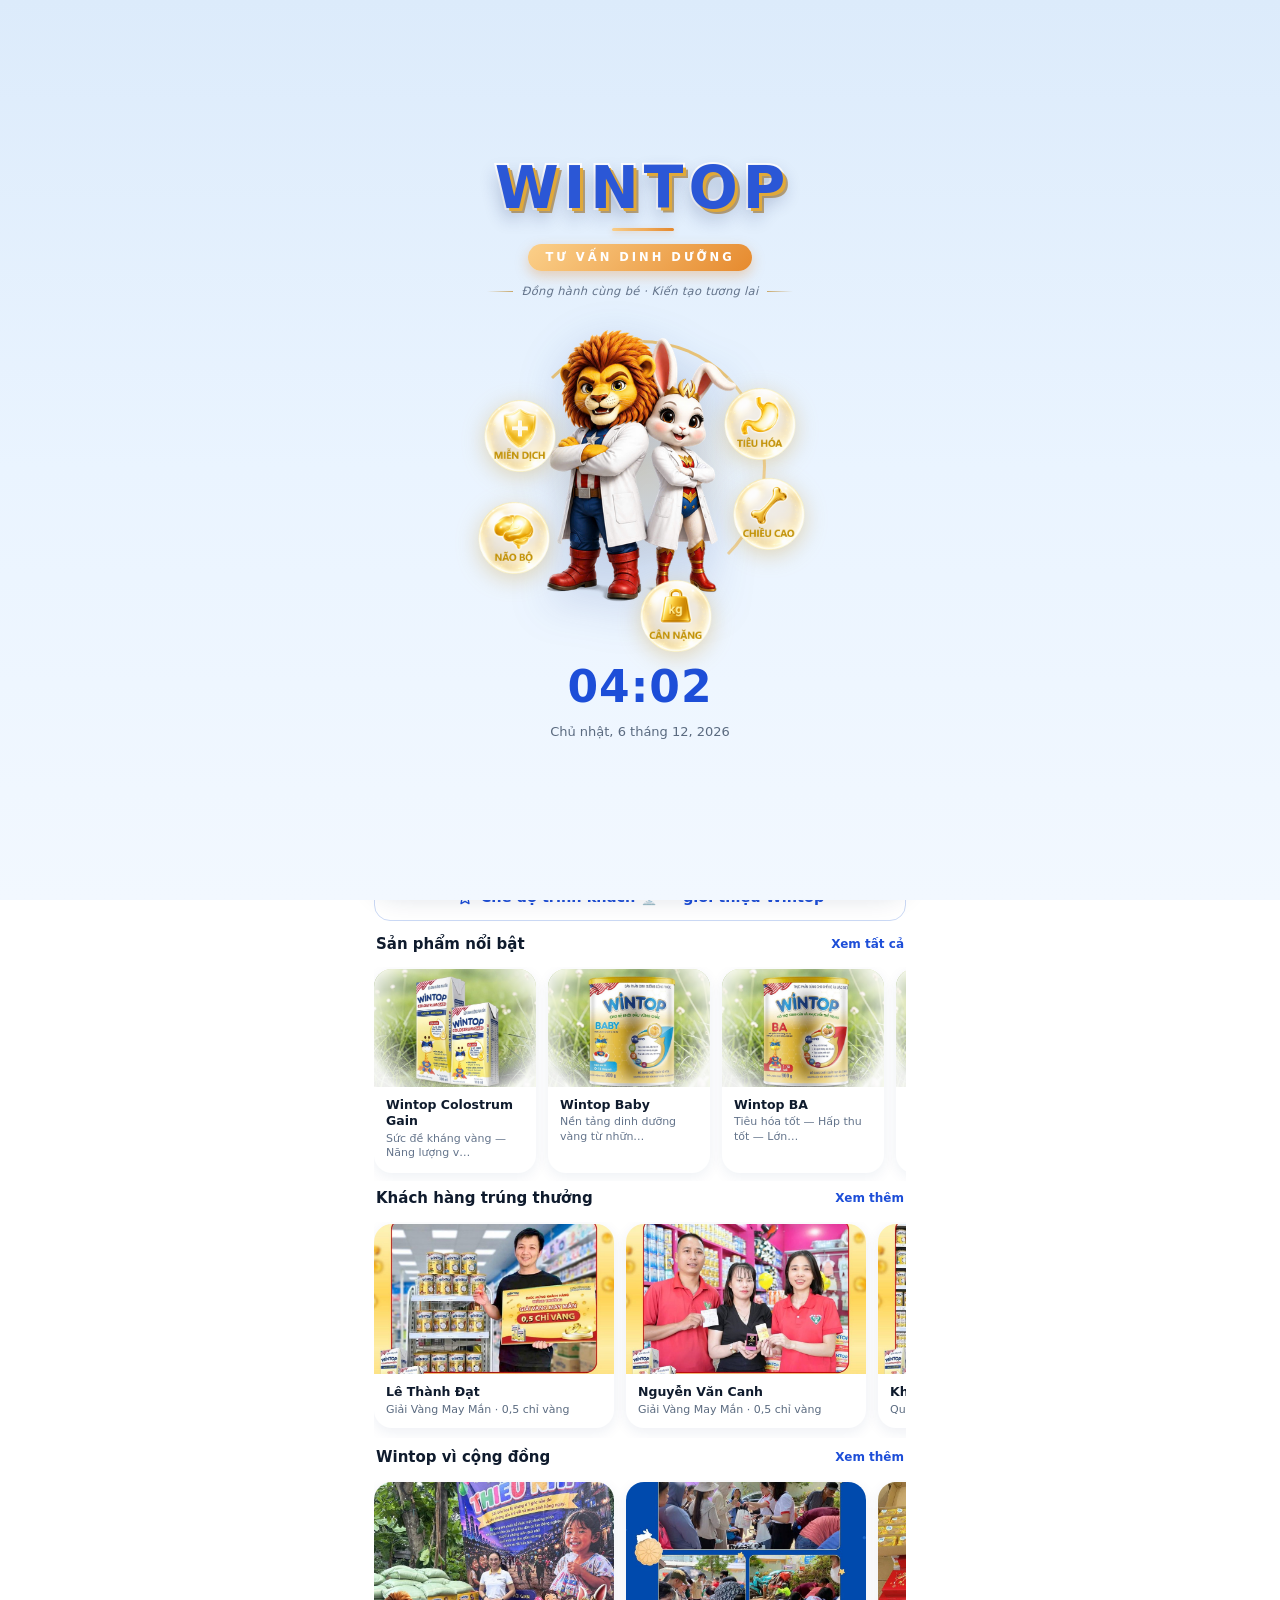
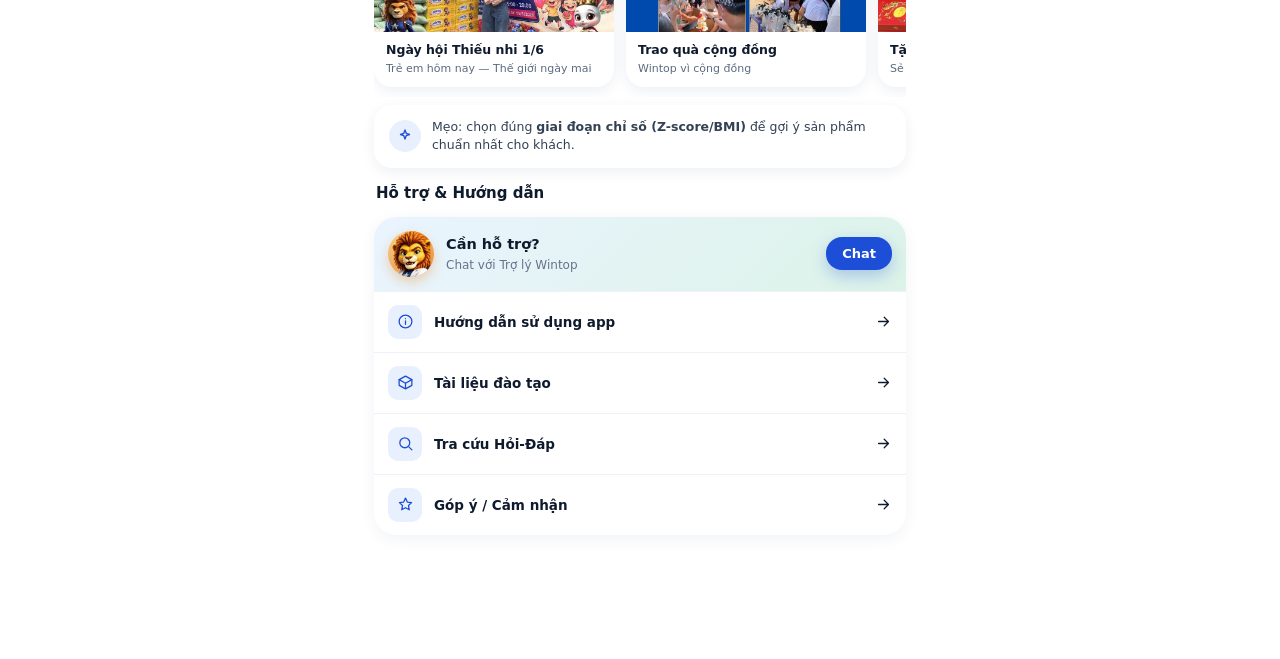
==== commit 2fd380f6: "UX luot 2: aria-label nut header + vung cham 44px (.hbtn/.chip) + --faint dat tuong phan; fix tran n" ====
--- a/index.html
+++ b/index.html
@@ -11,7 +11,7 @@
 <meta name="apple-mobile-web-app-status-bar-style" content="black-translucent"/>
 <meta name="apple-mobile-web-app-title" content="Wintop"/>
 <style>
- :root{ --pri:#1D4ED8; --pri-dark:#10357A; --pri-soft:#E8F0FE; --health:#0F9A6A; --health-soft:#DCF3E8; --warm:#E0533D; --warm-soft:#FDECEA; --gold:#C2691A; --gold-soft:#FFF3E6; --ink:#0F1B2D; --muted:#5B6B80; --faint:#94A3B8; --bg:#F6F8FC; --card:#fff; --line:#EEF2F7; --line2:#E2E8F0; --ok:#0F9A6A; --warn:#C2691A; --bad:#B4302A; --rc:20px; --rk:12px; --sh:0 2px 10px rgba(20,40,80,.05); --she:0 6px 20px rgba(37,99,235,.14); --fh:"Be Vietnam Pro",system-ui,-apple-system,"Segoe UI",Roboto,Arial,sans-serif; --fb:"Inter",system-ui,-apple-system,"Segoe UI",Roboto,Arial,sans-serif; }
+ :root{ --pri:#1D4ED8; --pri-dark:#10357A; --pri-soft:#E8F0FE; --health:#0F9A6A; --health-soft:#DCF3E8; --warm:#E0533D; --warm-soft:#FDECEA; --gold:#C2691A; --gold-soft:#FFF3E6; --ink:#0F1B2D; --muted:#5B6B80; --faint:#64748B; --bg:#F6F8FC; --card:#fff; --line:#EEF2F7; --line2:#E2E8F0; --ok:#0F9A6A; --warn:#C2691A; --bad:#B4302A; --rc:20px; --rk:12px; --sh:0 2px 10px rgba(20,40,80,.05); --she:0 6px 20px rgba(37,99,235,.14); --fh:"Be Vietnam Pro",system-ui,-apple-system,"Segoe UI",Roboto,Arial,sans-serif; --fb:"Inter",system-ui,-apple-system,"Segoe UI",Roboto,Arial,sans-serif; }
  *{ box-sizing:border-box; -webkit-tap-highlight-color:transparent; }
  /* UX: bo tre tap 300ms tren nut/link (van cho pinch-zoom) */
  button,a,.btn,.press,.pcard,.chip,.backbtn,.sz,[onclick]{ touch-action:manipulation; }
@@ -35,7 +35,7 @@
  input:focus,select:focus,textarea:focus{ outline:none; border-color:var(--pri); box-shadow:0 0 0 3px rgba(29,78,216,.13); }
  .row{ display:flex; gap:10px; } .row>*{ flex:1; }
  .chips{ display:flex; flex-wrap:wrap; gap:8px; }
- .chip{ padding:9px 14px; border:1.5px solid var(--line2); border-radius:999px; font-size:13px; background:#fff; cursor:pointer; user-select:none; color:#334155; transition:.12s; }
+ .chip{ padding:9px 14px; min-height:44px; display:inline-flex; align-items:center; justify-content:center; border:1.5px solid var(--line2); border-radius:999px; font-size:13px; background:#fff; cursor:pointer; user-select:none; color:#334155; transition:.12s; }
  .chip.on{ background:var(--pri); border-color:var(--pri); color:#fff; }
  .chk{ display:flex; align-items:center; gap:10px; padding:11px 13px; border:1.5px solid var(--line2); border-radius:var(--rk); margin-bottom:8px; font-size:14px; cursor:pointer; transition:.12s; }
  .chk.on{ border-color:var(--pri); background:var(--pri-soft); }
@@ -220,7 +220,7 @@
  .mood-row,.pick-row{ display:flex; gap:8px; flex-wrap:wrap; margin-bottom:10px; }
  .mini{ width:46px; height:46px; border-radius:14px; border:2px solid var(--line2); display:flex; align-items:center; justify-content:center; padding:3px; cursor:pointer; background:#fff; } .mini.on{ border-color:var(--pri); box-shadow:0 0 0 3px rgba(29,78,216,.12); } .mini svg{ width:38px; height:38px; }
 
- .hbtn{ width:38px; height:38px; border-radius:12px; display:flex; align-items:center; justify-content:center; border:none; cursor:pointer; position:relative; }
+ .hbtn{ width:44px; height:44px; border-radius:12px; display:flex; align-items:center; justify-content:center; border:none; cursor:pointer; position:relative; }
  .hbadge{ position:absolute; top:2px; right:2px; min-width:16px; height:16px; padding:0 4px; border-radius:8px; background:#E0533D; color:#fff; font-size:10px; font-weight:700; display:flex; align-items:center; justify-content:center; border:2px solid #fff; }
  .av-ini{ width:38px; height:38px; border-radius:50%; display:flex; align-items:center; justify-content:center; font-weight:700; font-size:15px; color:#fff; background:linear-gradient(135deg,#FBD08A,#E68A2E); }
  .noti{ display:flex; gap:11px; padding:12px; border-radius:14px; background:#F6F8FC; margin-bottom:8px; }
@@ -489,7 +489,7 @@
 </head>
 <body>
  <div id="splash"><div class="sp-brand"><div class="sp-w">WINTOP</div><div class="sp-sub">TƯ VẤN DINH DƯỠNG</div><div class="sp-tag">Đồng hành cùng bé · Kiến tạo tương lai</div></div><div class="sp-stage"><div class="sp-ring"></div><img class="sp-mascot" id="spmascot" src="assets/mascot_pair.png" alt="" onerror="this.style.display='none';var f=document.getElementById('spfallback');if(f)f.style.display='flex'"><div id="spfallback" class="sp-logo" style="display:none"></div><div class="orb" style="left:-2%;top:28%"><img class="ob" src="assets/icons/nz_miendich.png" alt="Miễn dịch"></div><div class="orb" style="left:-4%;top:62%"><img class="ob" src="assets/icons/nz_naobo.png" alt="Não bộ"></div><div class="orb" style="right:-2%;top:24%"><img class="ob" src="assets/icons/nz_tieuhoa.png" alt="Tiêu hóa"></div><div class="orb" style="right:-5%;top:54%"><img class="ob" src="assets/icons/nz_chieucao.png" alt="Chiều cao"></div><div class="orb" style="left:50%;bottom:-12%;transform:translateX(-50%)"><img class="ob" src="assets/icons/nz_cannang.png" alt="Cân nặng"></div></div><div class="sp-clock" id="spclock"></div><div class="sp-date" id="spdate"></div></div>
- <div class="top" id="topbar"><button class="hbtn" style="background:rgba(255,255,255,.16);color:#fff;margin-right:4px" onclick="openDrawer()"></button><div class="av" id="topmascot"></div><div style="flex:1"><h1>Chuyên gia Dinh dưỡng WINTOP</h1><p>Vẫn là bạn nhưng mạnh hơn gấp trăm lần</p></div><div id="topactions" style="display:flex;gap:8px"></div></div>
+ <div class="top" id="topbar"><button class="hbtn" aria-label="Mở menu" style="background:rgba(255,255,255,.16);color:#fff;margin-right:4px" onclick="openDrawer()"></button><div class="av" id="topmascot"></div><div style="flex:1;min-width:0"><h1 style="overflow:hidden;text-overflow:ellipsis;white-space:nowrap">Chuyên gia Dinh dưỡng WINTOP</h1><p style="overflow:hidden;text-overflow:ellipsis;white-space:nowrap">Vẫn là bạn nhưng mạnh hơn gấp trăm lần</p></div><div id="topactions" style="display:flex;gap:8px"></div></div>
  <div class="wrap"><div id="view"></div></div>
  <div class="tabbar" id="tabbar"></div>
  <div id="fab" onclick="openAsst()"></div>
@@ -2031,7 +2031,7 @@
    return '<div style="flex:0 0 auto;width:80px;text-align:center;opacity:'+(got?'1':'.5')+'"><div style="width:54px;height:54px;margin:0 auto 5px;border-radius:16px;display:flex;align-items:center;justify-content:center;background:'+(got?'var(--gold-soft)':'#EEF1F5')+';color:'+(got?'var(--gold)':'#B6BDC7')+';'+(got?'box-shadow:0 4px 12px rgba(245,158,11,.25)':'')+'">'+ic(got?b.ic:"star",25)+'</div><div style="font-size:10px;font-weight:700;color:'+(got?'#111':'#9AA3AF')+'">'+(got?esc(b.n):"???")+'</div></div>';
  }).join('');
  return '<h2>Học viện Wintop 🎓</h2>'
-  +'<div class="card" style="background:linear-gradient(135deg,#10357A,#2563EB);color:#fff;border:none"><div style="display:flex;align-items:center;gap:12px"><div style="width:52px;height:52px;border-radius:15px;background:rgba(255,255,255,.18);display:flex;align-items:center;justify-content:center">'+ic(rk.ic,26)+'</div><div style="flex:1"><div style="font-weight:800;font-family:var(--fh);font-size:17px">'+esc(rk.name)+'</div><div style="font-size:12px;opacity:.85">'+(st.xp||0)+' XP'+(rk.next!=null?(' · còn '+(rk.next-(st.xp||0))+' XP lên hạng'):' · hạng cao nhất')+'</div></div><div style="text-align:right"><div style="font-size:20px;font-weight:800">🔥 '+(st.bestStreak||0)+'</div><div style="font-size:10px;opacity:.8">chuỗi tốt nhất</div></div></div><div style="height:8px;border-radius:5px;background:rgba(255,255,255,.22);margin-top:12px;overflow:hidden"><div style="height:100%;width:'+rk.pct+'%;background:#FFD36E;border-radius:5px;transition:width .6s"></div></div></div>'
+  +'<div class="card" style="background:linear-gradient(135deg,var(--pri-dark),var(--pri));color:#fff;border:none"><div style="display:flex;align-items:center;gap:12px"><div style="width:52px;height:52px;border-radius:15px;background:rgba(255,255,255,.18);display:flex;align-items:center;justify-content:center">'+ic(rk.ic,26)+'</div><div style="flex:1"><div style="font-weight:800;font-family:var(--fh);font-size:17px">'+esc(rk.name)+'</div><div style="font-size:12px;opacity:.85">'+(st.xp||0)+' XP'+(rk.next!=null?(' · còn '+(rk.next-(st.xp||0))+' XP lên hạng'):' · hạng cao nhất')+'</div></div><div style="text-align:right"><div style="font-size:20px;font-weight:800">🔥 '+(st.bestStreak||0)+'</div><div style="font-size:10px;opacity:.8">chuỗi tốt nhất</div></div></div><div style="height:8px;border-radius:5px;background:rgba(255,255,255,.22);margin-top:12px;overflow:hidden"><div style="height:100%;width:'+rk.pct+'%;background:#FFD36E;border-radius:5px;transition:width .6s"></div></div></div>'
   +'<button class="btn ok" style="margin:2px 0 8px;font-size:15px;padding:15px" onclick="startAdventure()">'+ic("spark",18)+'Bắt đầu phiêu lưu (10 câu ngẫu nhiên)</button>'
   +'<button class="btn sec" style="margin:0 0 8px" onclick="openLeaderboard()">'+ic("trophy",17)+'Bảng xếp hạng XP</button>'
   +'<div class="card"><div style="font-weight:700;font-family:var(--fh);margin-bottom:2px">🏅 Bộ sưu tập huy hiệu</div><div class="muted" style="font-size:12px;margin-bottom:10px">Mở khoá bằng cách chơi — càng giỏi càng nhiều huy hiệu.</div><div style="display:flex;gap:6px;overflow-x:auto;padding-bottom:4px">'+badges+'</div></div>'
@@ -2172,8 +2172,8 @@
 function unread(){ return allNotifs().filter(function(n){return !n.read;}).length; }
 function topActions(onDark){ var col=onDark?"#fff":"#0F1B2D"; var bg=onDark?"rgba(255,255,255,.16)":"#fff"; var sh=onDark?"none":"0 3px 10px rgba(20,40,80,.08)"; var u=unread();
  var ini=(S.acc.name||"T").trim().charAt(0).toUpperCase();
- return '<button class="hbtn" style="background:linear-gradient(135deg,#A78BFA,#7C3AED);color:#fff;box-shadow:0 5px 13px rgba(124,58,237,.42);position:relative" onclick="openGame()">'+ic("gift",20)+'<span style="position:absolute;top:-3px;right:-4px;background:#E11D48;color:#fff;font-size:7.5px;font-weight:800;line-height:1;padding:2px 5px;border-radius:999px;box-shadow:0 2px 5px rgba(0,0,0,.2)">MỚI</span></button>'+'<button class="hbtn'+(u>0?' ring':'')+'" style="background:'+bg+';color:'+col+';box-shadow:'+sh+'" onclick="openNoti()">'+ic("bell",20)+(u>0?'<span class="hbadge">'+u+'</span>':"")+'</button>'+
-  '<button class="hbtn" style="background:'+bg+';box-shadow:'+sh+';padding:0" onclick="setTab(\'profile\')"><span class="av-ini">'+ini+'</span></button>'; }
+ return '<button class="hbtn" style="background:linear-gradient(135deg,#A78BFA,#7C3AED);color:#fff;box-shadow:0 5px 13px rgba(124,58,237,.42);position:relative" aria-label="Trò chơi tích điểm" onclick="openGame()">'+ic("gift",20)+'<span style="position:absolute;top:-3px;right:-4px;background:#E11D48;color:#fff;font-size:7.5px;font-weight:800;line-height:1;padding:2px 5px;border-radius:999px;box-shadow:0 2px 5px rgba(0,0,0,.2)">MỚI</span></button>'+'<button class="hbtn'+(u>0?' ring':'')+'" style="background:'+bg+';color:'+col+';box-shadow:'+sh+'" aria-label="Thông báo" onclick="openNoti()">'+ic("bell",20)+(u>0?'<span class="hbadge">'+u+'</span>':"")+'</button>'+
+  '<button class="hbtn" aria-label="Hồ sơ cá nhân" style="background:'+bg+';box-shadow:'+sh+';padding:0" onclick="setTab(\'profile\')"><span class="av-ini">'+ini+'</span></button>'; }
 function closeOvl(){ S.notiOpen=false; S.accOpen=false; el("ovl").innerHTML=""; }
 function activateNpp(){ var tn=(el("ac_tenant")?el("ac_tenant").value.trim():""), tk=(el("ac_token")?el("ac_token").value.trim():""); if(!tn){ toast("Nhập Mã NPP để kết nối."); return; } try{ localStorage.setItem("wt_tenant",JSON.stringify(tn)); if(tk)localStorage.setItem("wt_npp_token",JSON.stringify(tk)); }catch(e){} toast("✅ Đã kết nối NPP "+tn+" — bắt đầu đồng bộ dữ liệu.","ok"); try{ if(typeof pullStockAuto==="function")pullStockAuto(); if(typeof flushOrders==="function"&&navigator.onLine)flushOrders(true); }catch(e){} openAcc(); }
 function openNoti(){ S.notiOpen=true; S.accOpen=false; renderOvl(); var a=dynNotifs(); a.forEach(function(n){n.read=true;}); try{localStorage.setItem(NOTIF_KEY,JSON.stringify(a));}catch(e){} NOTIFS.forEach(function(n){n.read=true;}); render(); }
@@ -2317,7 +2317,7 @@
  else if(presSec==='camnhan'){ body=ttl('Khách hàng nói về Wintop 💬'); for(var i=1;i<=10;i++){ if(i===1||i===3) continue; /* fb1 "gần như sữa mẹ" + fb3 bé 11 tháng dùng Baby: gỡ khỏi Trình khách (NĐ 100) */ body+='<img src="assets/feedback/fb'+i+'.jpg" loading="lazy" style="width:100%;border-radius:16px;margin-bottom:12px;display:block;box-shadow:0 8px 20px rgba(0,0,0,.18)" onerror="this.style.display=\'none\'">'; } }
  else if(presSec==='congdong'){ body=ttl('Wintop vì cộng đồng ❤️')+CSRP.map(function(c){return '<div style="background:#fff;border-radius:16px;overflow:hidden;margin-bottom:12px;box-shadow:0 8px 20px rgba(0,0,0,.18)"><img src="assets/photos/'+c.f+'.jpg" loading="lazy" style="width:100%;display:block"><div style="padding:12px"><div style="font-weight:800;font-size:15px">'+esc(c.t)+'</div><div class="muted">'+esc(c.d)+'</div></div></div>';}).join(''); }
  else { body=ttl('Sản phẩm Wintop 🥛')+'<div style="text-align:center;color:rgba(255,255,255,.8);font-size:12px;margin:-6px 0 12px">Chạm vào sản phẩm để xem chi tiết</div>'+PRODUCTS.filter(function(p){return GUEST_HIDE.indexOf(p.id)<0;}).map(function(p){return '<div onclick="presProd(\''+p.id+'\')" style="background:#fff;border-radius:16px;padding:13px;margin-bottom:11px;display:flex;gap:12px;align-items:center;box-shadow:0 8px 20px rgba(0,0,0,.14);cursor:pointer"><div style="width:68px;height:68px;border-radius:12px;background:#fff url('+pimg(p.id)+') center/contain no-repeat;flex-shrink:0;border:1px solid #eef2f7"></div><div style="flex:1;min-width:0"><div style="font-weight:800;font-size:15px">'+esc(p.name)+'</div><div class="muted" style="font-size:12.5px">'+esc(p.tag||'')+'</div></div><span style="color:#94a3b8;font-size:22px;flex-shrink:0">›</span></div>';}).join(''); }
- o.innerHTML='<div style="position:fixed;inset:0;z-index:9998;background:linear-gradient(160deg,#10357A,#1D4ED8);display:flex;flex-direction:column"><div style="display:flex;align-items:center;gap:10px;padding:14px 14px 8px"><div style="flex:1;color:#fff;font-weight:800;font-family:var(--fh);font-size:16px">Wintop · Dinh dưỡng cho cả nhà</div><button onclick="closeOvl()" style="background:rgba(255,255,255,.95);border:none;color:#10357A;padding:9px 16px;border-radius:999px;font-size:14px;font-weight:700;cursor:pointer;flex-shrink:0;box-shadow:0 3px 10px rgba(0,0,0,.2)">✕ Thoát</button></div><div style="display:flex;gap:4px;background:rgba(255,255,255,.15);margin:0 12px;border-radius:12px;padding:4px">'+nav+'</div><div style="flex:1;overflow:auto;padding:14px">'+body+'</div></div>';
+ o.innerHTML='<div style="position:fixed;inset:0;z-index:9998;background:linear-gradient(160deg,var(--pri-dark),var(--pri));display:flex;flex-direction:column"><div style="display:flex;align-items:center;gap:10px;padding:14px 14px 8px"><div style="flex:1;color:#fff;font-weight:800;font-family:var(--fh);font-size:16px">Wintop · Dinh dưỡng cho cả nhà</div><button onclick="closeOvl()" style="background:rgba(255,255,255,.95);border:none;color:#10357A;padding:9px 16px;border-radius:999px;font-size:14px;font-weight:700;cursor:pointer;flex-shrink:0;box-shadow:0 3px 10px rgba(0,0,0,.2)">✕ Thoát</button></div><div style="display:flex;gap:4px;background:rgba(255,255,255,.15);margin:0 12px;border-radius:12px;padding:4px">'+nav+'</div><div style="flex:1;overflow:auto;padding:14px">'+body+'</div></div>';
 }
 /* Phong to anh trong Trinh khach: lop phu RIENG (khong dung chung #ovl voi present -> khong pha man present). */
 function presImgZoom(src){ var d=document.createElement('div'); d.style.cssText='position:fixed;inset:0;z-index:9999;background:rgba(0,0,0,.88);display:flex;align-items:center;justify-content:center;padding:18px;cursor:zoom-out'; d.innerHTML='<img src="'+src+'" alt="" style="max-width:96vw;max-height:92vh;border-radius:12px;display:block">'; d.onclick=function(){ d.parentNode&&d.parentNode.removeChild(d); }; document.body.appendChild(d); }
@@ -2340,7 +2340,7 @@
     +(p.gold?'<div style="background:linear-gradient(135deg,#FFF6E0,#FFE9BF);border-radius:14px;padding:12px 13px;margin-bottom:10px;font-size:13px;color:#7a5a16"><b>★ Điểm vàng:</b> '+esc(p.gold)+'</div>':'')
     +'<div style="display:flex;gap:8px;margin:14px 0 6px"><button onclick="closeOvl();newConsult()" style="flex:1;background:#0F9A6A;color:#fff;border:none;border-radius:12px;padding:12px;font-size:14px;font-weight:700;cursor:pointer">Tư vấn cho khách</button><button onclick="closeOvl();cartAdd(\''+p.id+'\',1);setTab(\'makeorder\')" style="flex:1;background:#fff;color:#C2691A;border:2px solid #F3D9B0;border-radius:12px;padding:12px;font-size:14px;font-weight:700;cursor:pointer">Lên đơn</button></div>'
     +'<div style="font-size:11px;color:rgba(255,255,255,.72);line-height:1.5;text-align:center;margin-top:10px">'+esc(sme)+'</div>';
-  o.innerHTML='<div style="position:fixed;inset:0;z-index:9998;background:linear-gradient(160deg,#10357A,#1D4ED8);display:flex;flex-direction:column"><div style="display:flex;align-items:center;gap:10px;padding:14px 14px 8px"><div style="flex:1;color:#fff;font-weight:800;font-family:var(--fh);font-size:16px">Wintop · Sản phẩm</div><button onclick="closeOvl()" style="background:rgba(255,255,255,.95);border:none;color:#10357A;padding:9px 16px;border-radius:999px;font-size:14px;font-weight:700;cursor:pointer;flex-shrink:0;box-shadow:0 3px 10px rgba(0,0,0,.2)">✕ Thoát</button></div><div style="flex:1;overflow:auto;padding:14px">'+body+'</div></div>';
+  o.innerHTML='<div style="position:fixed;inset:0;z-index:9998;background:linear-gradient(160deg,var(--pri-dark),var(--pri));display:flex;flex-direction:column"><div style="display:flex;align-items:center;gap:10px;padding:14px 14px 8px"><div style="flex:1;color:#fff;font-weight:800;font-family:var(--fh);font-size:16px">Wintop · Sản phẩm</div><button onclick="closeOvl()" style="background:rgba(255,255,255,.95);border:none;color:#10357A;padding:9px 16px;border-radius:999px;font-size:14px;font-weight:700;cursor:pointer;flex-shrink:0;box-shadow:0 3px 10px rgba(0,0,0,.2)">✕ Thoát</button></div><div style="flex:1;overflow:auto;padding:14px">'+body+'</div></div>';
 }
 function renderHome(){ var hr=new Date().getHours(); var greet=hr<11?'Chào buổi sáng':hr<14?'Chào buổi trưa':hr<18?'Chào buổi chiều':'Chào buổi tối';
  var qg=[{ic:'stetho',l:'Tư vấn',t:'tuvan',bg:'#DCF3E8',c:'#0F9A6A'},{ic:'trending_up',l:'Tăng trưởng',t:'growth',bg:'#DCFCE7',c:'#16A34A'},{ic:'cup',l:'Sản phẩm',t:'sanpham',bg:'#E3EEFF',c:'#1D4ED8'},{ic:'cart',l:'Lên đơn',t:'makeorder',bg:'#FFF1DC',c:'#C2691A'},{ic:'search',l:'Hỏi-Đáp',t:'hoidap',bg:'#E6F4FF',c:'#2E86C1'},{ic:'school',l:'Quiz',t:'quiz',bg:'#F1ECFF',c:'#7C5CE0'},{ic:'gift',l:'Ưu đãi',t:'km',bg:'#FFF1DC',c:'#C2691A'},{ic:'star',l:'Cảm nhận',t:'feedback',bg:'#FFE9EE',c:'#E0533D'},{ic:'heart',l:'Thiện nguyện',t:'tn',bg:'#DCF3E8',c:'#0F9A6A'},{ic:'info',l:'Tài liệu',t:'docs',bg:'#E6F4FF',c:'#2E86C1'},{ic:'user',l:'Cá nhân',t:'profile',bg:'#EDE9FE',c:'#7C5CE0'}];
@@ -2693,7 +2693,7 @@
  dailyArr.forEach(function(x){ if(x.n>maxD)maxD=x.n; });
  var kpis=[["calc",rng.wk,"Khách tuần này","#1D4ED8","var(--pri-soft)"],["spark",rng.mo,"Khách tháng này","#0F9A6A","var(--health-soft)"],["check",closeRate+"%","Tỉ lệ chốt","#C2691A","var(--gold-soft)"],["cart",lon,"Lon đã bán","#7C5CE0","#EDE9FE"]];
  var _st=quizStats(),_rk=xpRank(_st.xp||0),_ds=(daily().streak||1),_bg=(_st.badges||[]).length;
- var hero='<div class="card" style="background:linear-gradient(135deg,#10357A,#2563EB);color:#fff;border:none;margin-bottom:12px"><div style="display:flex;align-items:center;gap:12px"><div style="width:50px;height:50px;border-radius:15px;background:rgba(255,255,255,.18);display:flex;align-items:center;justify-content:center">'+ic(_rk.ic,25)+'</div><div style="flex:1;min-width:0"><div style="font-weight:800;font-family:var(--fh);font-size:16px">'+esc(_rk.name)+'</div><div style="font-size:12px;opacity:.85">'+(_st.xp||0)+' XP'+(_rk.next!=null?(" · còn "+(_rk.next-(_st.xp||0))+" để lên hạng"):" · hạng cao nhất")+'</div></div><button onclick="openLeaderboard()" style="border:none;background:rgba(255,255,255,.2);color:#fff;border-radius:10px;padding:8px 12px;font-size:12px;font-weight:700;cursor:pointer">🏆 Xếp hạng</button></div><div style="height:8px;border-radius:5px;background:rgba(255,255,255,.22);margin-top:11px;overflow:hidden"><div style="height:100%;width:'+_rk.pct+'%;background:#FFD36E;border-radius:5px"></div></div><div style="display:flex;gap:16px;margin-top:12px;font-size:12px"><div>🔥 <b>'+_ds+'</b> ngày</div><div>🏅 <b>'+_bg+'</b> huy hiệu</div><div>🎓 <b>'+(_st.plays||0)+'</b> lượt học</div></div></div>';
+ var hero='<div class="card" style="background:linear-gradient(135deg,var(--pri-dark),var(--pri));color:#fff;border:none;margin-bottom:12px"><div style="display:flex;align-items:center;gap:12px"><div style="width:50px;height:50px;border-radius:15px;background:rgba(255,255,255,.18);display:flex;align-items:center;justify-content:center">'+ic(_rk.ic,25)+'</div><div style="flex:1;min-width:0"><div style="font-weight:800;font-family:var(--fh);font-size:16px">'+esc(_rk.name)+'</div><div style="font-size:12px;opacity:.85">'+(_st.xp||0)+' XP'+(_rk.next!=null?(" · còn "+(_rk.next-(_st.xp||0))+" để lên hạng"):" · hạng cao nhất")+'</div></div><button onclick="openLeaderboard()" style="border:none;background:rgba(255,255,255,.2);color:#fff;border-radius:10px;padding:8px 12px;font-size:12px;font-weight:700;cursor:pointer">🏆 Xếp hạng</button></div><div style="height:8px;border-radius:5px;background:rgba(255,255,255,.22);margin-top:11px;overflow:hidden"><div style="height:100%;width:'+_rk.pct+'%;background:#FFD36E;border-radius:5px"></div></div><div style="display:flex;gap:16px;margin-top:12px;font-size:12px"><div>🔥 <b>'+_ds+'</b> ngày</div><div>🏅 <b>'+_bg+'</b> huy hiệu</div><div>🎓 <b>'+(_st.plays||0)+'</b> lượt học</div></div></div>';
  var kpiHtml='<div style="display:grid;grid-template-columns:1fr 1fr;gap:11px">'+kpis.map(function(k){return '<div style="background:#fff;border-radius:18px;padding:14px;box-shadow:0 4px 14px rgba(20,50,110,.06)"><div style="display:flex;align-items:center;gap:9px"><div style="width:36px;height:36px;border-radius:11px;display:flex;align-items:center;justify-content:center;background:'+k[4]+';color:'+k[3]+'">'+ic(k[0],19)+'</div><div style="font-size:24px;font-weight:800;font-family:var(--fh);color:#0F1B2D">'+k[1]+'</div></div><div style="font-size:11.5px;color:#64748B;margin-top:7px">'+k[2]+'</div></div>';}).join("")+'</div>';
  var bars='<div style="display:flex;align-items:flex-end;gap:8px;height:120px;padding:6px 2px 0">'+dailyArr.map(function(x){var h=Math.round(x.n/maxD*100); return '<div style="flex:1;display:flex;flex-direction:column;align-items:center;justify-content:flex-end;height:100%"><div style="font-size:10px;font-weight:700;color:#334155;margin-bottom:3px">'+(x.n||"")+'</div><div style="width:70%;height:'+Math.max(3,h)+'%;border-radius:6px 6px 3px 3px;background:linear-gradient(180deg,#3FB6E8,#1D4ED8)"></div><div style="font-size:9.5px;color:#94A3B8;margin-top:5px">'+x.lbl+'</div></div>';}).join("")+'</div>';
  var ringCol=closeRate>=60?"#0F9A6A":closeRate>=40?"#F59E0B":"#E0533D", dash=Math.round(closeRate/100*201);
@@ -3331,6 +3331,8 @@
 /* Nen hoa 20/10 (nam SAU noi dung): lop co dinh z:-1 + body trong suot -> the trang van doc ro. Lop mo nhe cho chac. */
 #o2010bg{position:fixed;inset:0;z-index:-1;pointer-events:none;background:linear-gradient(180deg,rgba(255,247,250,.30),rgba(255,247,250,.30) 42%,rgba(255,247,250,.48)),url('assets/bg-2010.webp') center/cover no-repeat}
 body.has2010bg{background:transparent}
+/* DONG BO 20/10: doi mau thuong hieu xanh -> rose khi bat (header .top, man Trinh khach, the hero, nut/chip/tab deu theo var --pri) */
+body.has2010bg{--pri:#c75f84;--pri-dark:#a84a72;--pri-soft:#fbe9ef}
 /* Loi chuc tren man chao hoi (splash) */
 .o2010-sg{text-align:center;margin:8px auto 2px;animation:o2010up .9s ease-out both}
 .o2010-sg .l1{font-family:Georgia,'Times New Roman',serif;font-style:italic;font-size:21px;color:#C2691A;line-height:1}
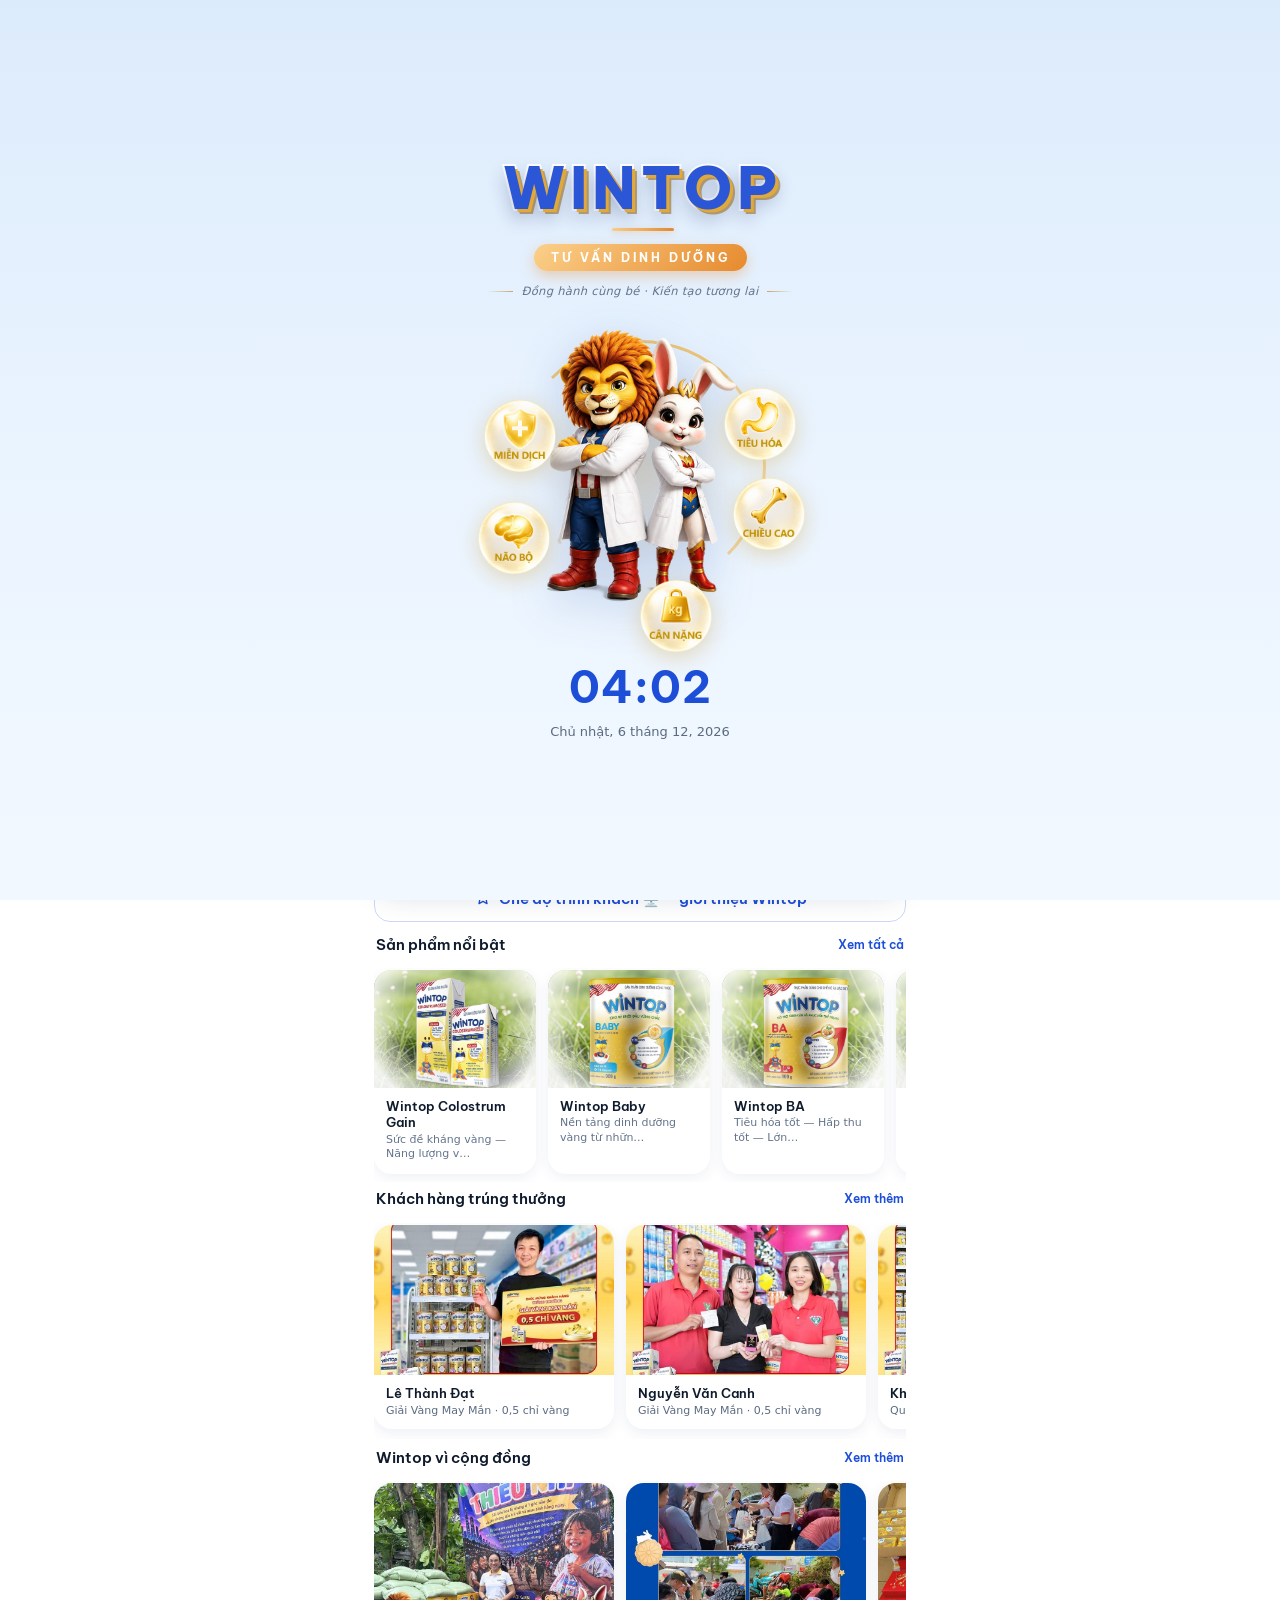
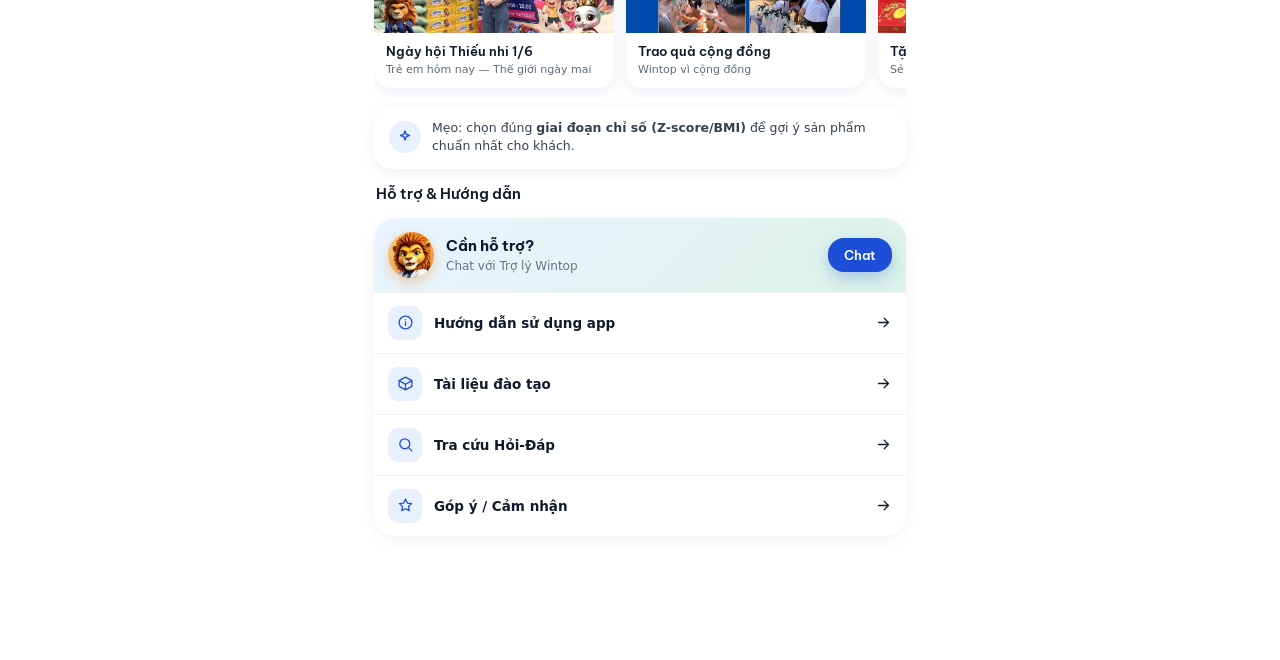
==== commit 11a95996: "Tu-host font Be Vietnam Pro (woff2 local); sw v51 precache font; cap nhat test version Co-Authored-B" ====
--- a/index.html
+++ b/index.html
@@ -11,6 +11,12 @@
 <meta name="apple-mobile-web-app-status-bar-style" content="black-translucent"/>
 <meta name="apple-mobile-web-app-title" content="Wintop"/>
 <style>
+ /* Font thuong hieu Be Vietnam Pro — TU HOST (05/11): --fh khai ten nhung truoc chua nap. woff2 local o fonts/, KHONG goi Google (giu offline). Body --fb van Inter->he thong. */
+ @font-face{font-family:'Be Vietnam Pro';font-style:normal;font-weight:400;font-display:swap;src:url('fonts/bvp-400.woff2') format('woff2')}
+ @font-face{font-family:'Be Vietnam Pro';font-style:normal;font-weight:500;font-display:swap;src:url('fonts/bvp-500.woff2') format('woff2')}
+ @font-face{font-family:'Be Vietnam Pro';font-style:normal;font-weight:600;font-display:swap;src:url('fonts/bvp-600.woff2') format('woff2')}
+ @font-face{font-family:'Be Vietnam Pro';font-style:normal;font-weight:700;font-display:swap;src:url('fonts/bvp-700.woff2') format('woff2')}
+ @font-face{font-family:'Be Vietnam Pro';font-style:normal;font-weight:800;font-display:swap;src:url('fonts/bvp-800.woff2') format('woff2')}
  :root{ --pri:#1D4ED8; --pri-dark:#10357A; --pri-soft:#E8F0FE; --health:#0F9A6A; --health-soft:#DCF3E8; --warm:#E0533D; --warm-soft:#FDECEA; --gold:#C2691A; --gold-soft:#FFF3E6; --ink:#0F1B2D; --muted:#5B6B80; --faint:#64748B; --bg:#F6F8FC; --card:#fff; --line:#EEF2F7; --line2:#E2E8F0; --ok:#0F9A6A; --warn:#C2691A; --bad:#B4302A; --rc:20px; --rk:12px; --sh:0 2px 10px rgba(20,40,80,.05); --she:0 6px 20px rgba(37,99,235,.14); --fh:"Be Vietnam Pro",system-ui,-apple-system,"Segoe UI",Roboto,Arial,sans-serif; --fb:"Inter",system-ui,-apple-system,"Segoe UI",Roboto,Arial,sans-serif; }
  *{ box-sizing:border-box; -webkit-tap-highlight-color:transparent; }
  /* UX: bo tre tap 300ms tren nut/link (van cho pinch-zoom) */
